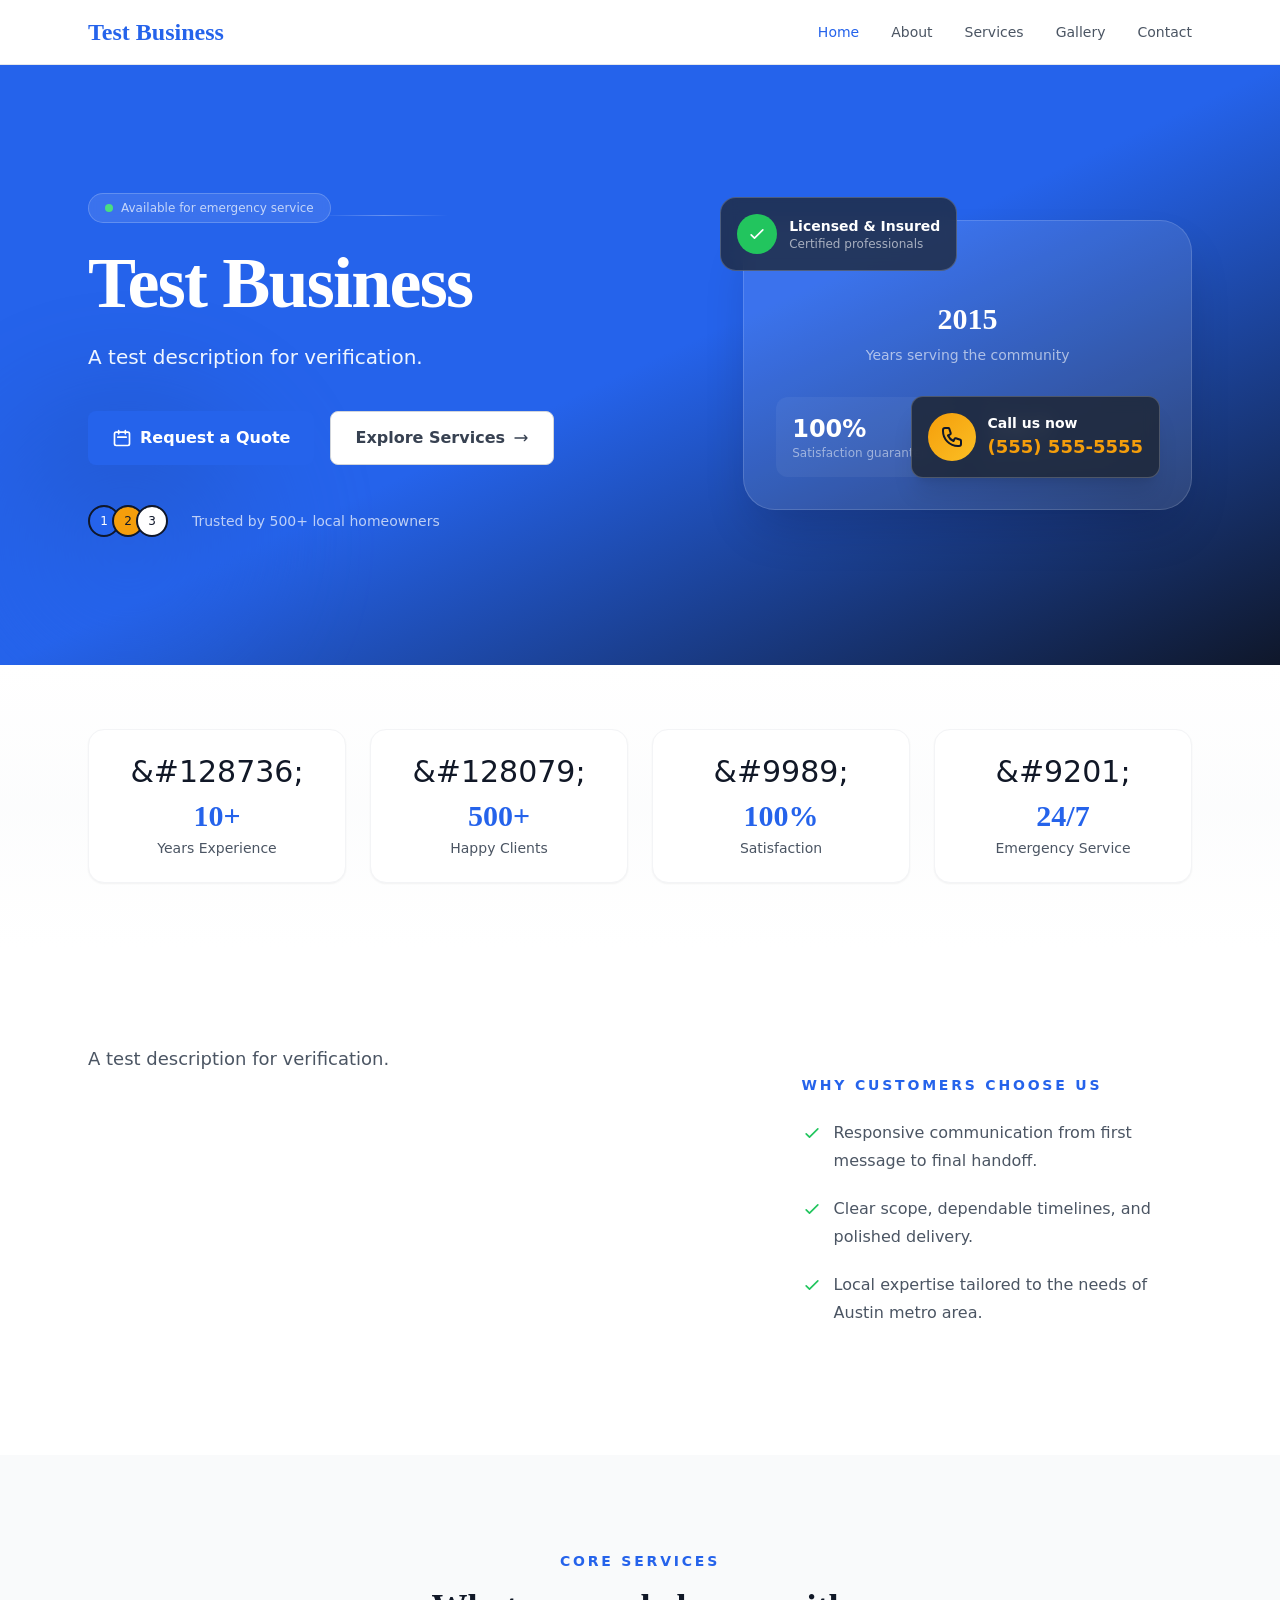
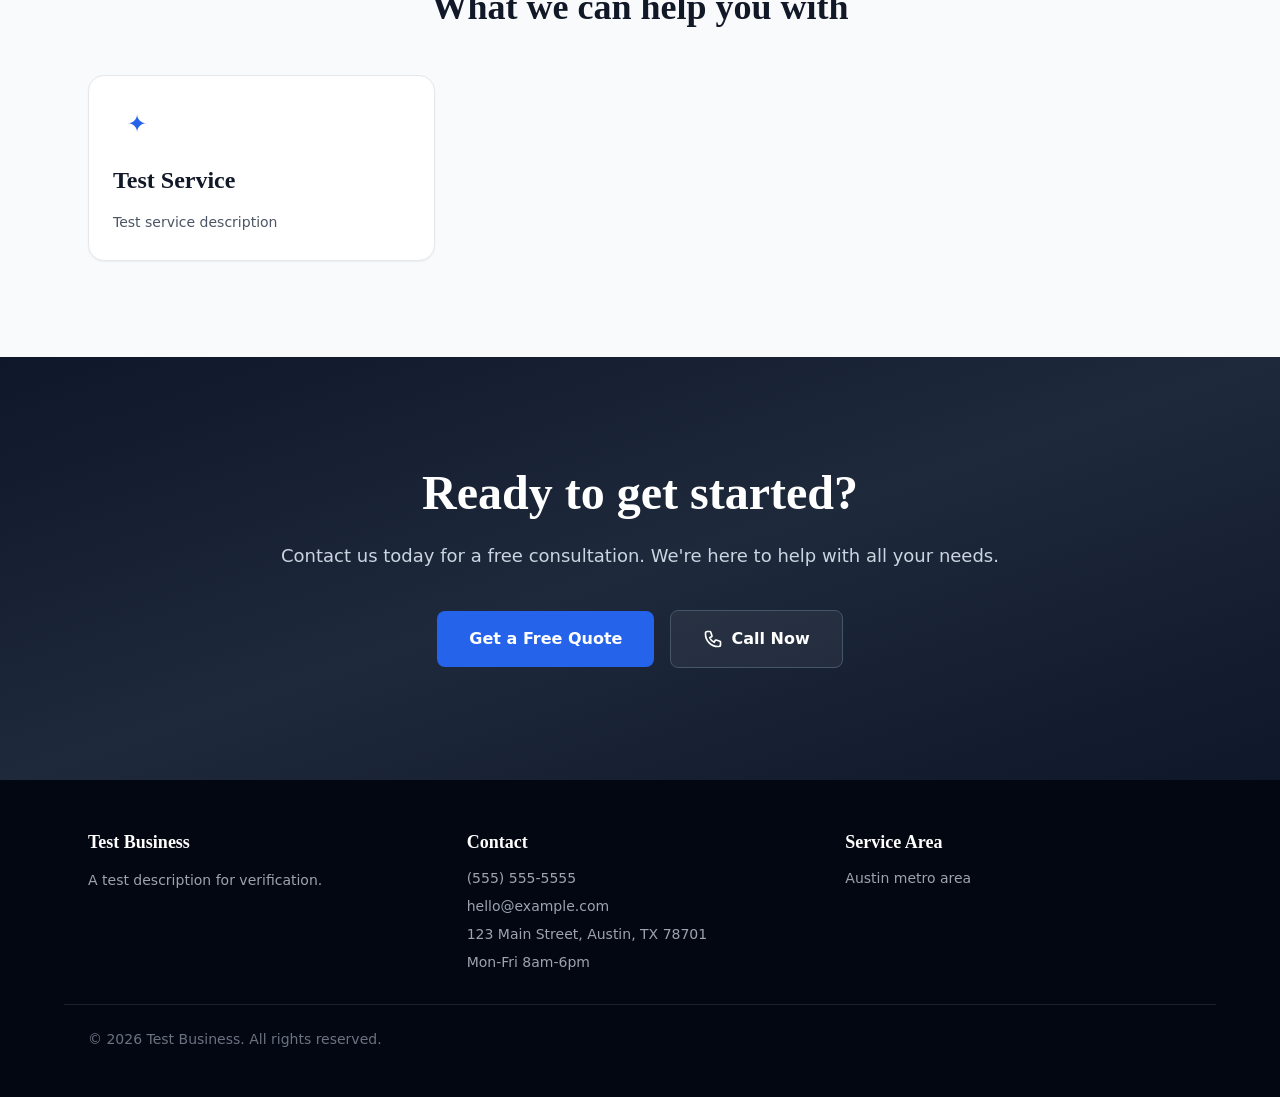
==== index.html @ 7e68ae22 "Deploy site from 5Pages" ====
<!DOCTYPE html><html lang="en" data-astro-cid-37fxchfa style="--primaryColor: #2563eb;--secondaryColor: #f59e0b;--displayFont: 'Playfair Display', Georgia, serif;--bodyFont: 'Inter', system-ui, sans-serif;"> <head><!-- Primary Meta Tags --><meta charset="utf-8"><meta name="viewport" content="width=device-width, initial-scale=1"><title>Test Business | Plumbing</title><meta name="description" content="A test description for verification."><meta name="author" content="Test Business"><meta name="robots" content="index, follow"><link rel="canonical" href="https://example.com/"><link rel="preconnect" href="https://fonts.googleapis.com"><link rel="preconnect" href="https://fonts.gstatic.com" crossorigin><link href="https://fonts.googleapis.com/css2?family=Inter:wght@400;500;600;700;800&family=Playfair+Display:wght@600;700&family=Cormorant+Garamond:wght@500;600;700&family=DM+Serif+Display:ital@0;1&family=Space+Grotesk:wght@500;700&family=Source+Sans+3:wght@400;500;600;700&display=swap" rel="stylesheet"><!-- Security & Anti-Phishing --><meta http-equiv="X-Frame-Options" content="SAMEORIGIN"><meta http-equiv="X-Content-Type-Options" content="nosniff"><meta http-equiv="X-XSS-Protection" content="1; mode=block"><meta name="referrer" content="strict-origin-when-cross-origin"><meta http-equiv="Content-Security-Policy" content="default-src 'self'; script-src 'self' https://unpkg.com https://cdnjs.cloudflare.com; style-src 'self' 'unsafe-inline' https://fonts.googleapis.com; font-src 'self' https://fonts.gstatic.com; img-src 'self' data: https:; connect-src 'self'; frame-src 'self' https://unpkg.com; base-uri 'self'; form-action 'self'; frame-ancestors 'self'; object-src 'none'"><!-- Open Graph / Facebook --><meta property="og:type" content="website"><meta property="og:url" content="https://example.com/"><meta property="og:title" content="Test Business | Plumbing"><meta property="og:description" content="A test description for verification."><meta property="og:site_name" content="Test Business"><meta property="og:locale" content="en_US"><meta property="og:image" content=""><meta property="og:image:width" content="1200"><meta property="og:image:height" content="630"><meta property="og:image:alt" content="Test Business | Plumbing"><!-- Twitter --><meta name="twitter:card" content="summary_large_image"><meta name="twitter:url" content="https://example.com/"><meta name="twitter:title" content="Test Business | Plumbing"><meta name="twitter:description" content="A test description for verification."><meta name="twitter:image" content=""><!-- Additional SEO --><meta name="geo.placename" content="123 Main Street, Austin, TX 78701"><!-- Structured Data (JSON-LD) --><script type="application/ld+json">{"@context":"https://schema.org","@type":"LocalBusiness","name":"Test Business","description":"A professional local business website.","url":"https://example.com","telephone":"(555) 555-5555","email":"hello@example.com","address":{"@type":"PostalAddress","streetAddress":"123 Main Street, Austin, TX 78701","addressLocality":"","addressRegion":"","postalCode":"","addressCountry":"US"},"openingHours":"Mon-Fri 8am-6pm","sameAs":[]}</script><link rel="stylesheet" href="/_astro/about.smZhU6jT.css"></head> <body class="bg-white text-gray-900" data-astro-cid-37fxchfa style="--primaryColor: #2563eb;--secondaryColor: #f59e0b;--displayFont: 'Playfair Display', Georgia, serif;--bodyFont: 'Inter', system-ui, sans-serif;"> <a href="#main-content" class="sr-only focus:not-sr-only focus:absolute focus:left-4 focus:top-4 focus:z-50 focus:rounded focus:bg-white focus:px-4 focus:py-2 focus:text-sm focus:font-semibold focus:text-gray-900 focus:shadow" data-astro-cid-37fxchfa style="--primaryColor: #2563eb;--secondaryColor: #f59e0b;--displayFont: 'Playfair Display', Georgia, serif;--bodyFont: 'Inter', system-ui, sans-serif;">
Skip to content
</a> <header class="sticky top-0 z-40 border-b border-gray-200 backdrop-blur bg-white/95" data-astro-cid-37fxchfa style="--primaryColor: #2563eb;--secondaryColor: #f59e0b;--displayFont: 'Playfair Display', Georgia, serif;--bodyFont: 'Inter', system-ui, sans-serif;"> <nav class="mx-auto flex max-w-6xl items-center justify-between px-6 py-4" aria-label="Main navigation" data-astro-cid-37fxchfa style="--primaryColor: #2563eb;--secondaryColor: #f59e0b;--displayFont: 'Playfair Display', Georgia, serif;--bodyFont: 'Inter', system-ui, sans-serif;"> <a href="/" class="font-heading text-2xl font-bold text-primary" data-astro-cid-37fxchfa style="--primaryColor: #2563eb;--secondaryColor: #f59e0b;--displayFont: 'Playfair Display', Georgia, serif;--bodyFont: 'Inter', system-ui, sans-serif;">Test Business</a> <div class="hidden items-center gap-8 md:flex" data-astro-cid-37fxchfa style="--primaryColor: #2563eb;--secondaryColor: #f59e0b;--displayFont: 'Playfair Display', Georgia, serif;--bodyFont: 'Inter', system-ui, sans-serif;"> <a href="/" class="text-sm font-medium transition-colors hover:text-primary text-primary" data-astro-cid-37fxchfa style="--primaryColor: #2563eb;--secondaryColor: #f59e0b;--displayFont: 'Playfair Display', Georgia, serif;--bodyFont: 'Inter', system-ui, sans-serif;"> Home </a><a href="/about/" class="text-sm font-medium transition-colors hover:text-primary text-gray-600" data-astro-cid-37fxchfa style="--primaryColor: #2563eb;--secondaryColor: #f59e0b;--displayFont: 'Playfair Display', Georgia, serif;--bodyFont: 'Inter', system-ui, sans-serif;"> About </a><a href="/services/" class="text-sm font-medium transition-colors hover:text-primary text-gray-600" data-astro-cid-37fxchfa style="--primaryColor: #2563eb;--secondaryColor: #f59e0b;--displayFont: 'Playfair Display', Georgia, serif;--bodyFont: 'Inter', system-ui, sans-serif;"> Services </a><a href="/gallery/" class="text-sm font-medium transition-colors hover:text-primary text-gray-600" data-astro-cid-37fxchfa style="--primaryColor: #2563eb;--secondaryColor: #f59e0b;--displayFont: 'Playfair Display', Georgia, serif;--bodyFont: 'Inter', system-ui, sans-serif;"> Gallery </a><a href="/contact/" class="text-sm font-medium transition-colors hover:text-primary text-gray-600" data-astro-cid-37fxchfa style="--primaryColor: #2563eb;--secondaryColor: #f59e0b;--displayFont: 'Playfair Display', Georgia, serif;--bodyFont: 'Inter', system-ui, sans-serif;"> Contact </a> </div> <details class="relative md:hidden" data-astro-cid-37fxchfa style="--primaryColor: #2563eb;--secondaryColor: #f59e0b;--displayFont: 'Playfair Display', Georgia, serif;--bodyFont: 'Inter', system-ui, sans-serif;"> <summary class="list-none cursor-pointer rounded p-2 text-gray-700 focus:outline-none focus:ring-2 focus:ring-primary focus:ring-offset-2" aria-label="Open mobile navigation" data-astro-cid-37fxchfa style="--primaryColor: #2563eb;--secondaryColor: #f59e0b;--displayFont: 'Playfair Display', Georgia, serif;--bodyFont: 'Inter', system-ui, sans-serif;"> <svg class="h-6 w-6" fill="none" stroke="currentColor" viewBox="0 0 24 24" aria-hidden="true" data-astro-cid-37fxchfa style="--primaryColor: #2563eb;--secondaryColor: #f59e0b;--displayFont: 'Playfair Display', Georgia, serif;--bodyFont: 'Inter', system-ui, sans-serif;"> <path stroke-linecap="round" stroke-linejoin="round" stroke-width="2" d="M4 6h16M4 12h16M4 18h16" data-astro-cid-37fxchfa style="--primaryColor: #2563eb;--secondaryColor: #f59e0b;--displayFont: 'Playfair Display', Georgia, serif;--bodyFont: 'Inter', system-ui, sans-serif;"></path> </svg> </summary> <div class="absolute right-0 mt-3 min-w-48 rounded-xl border p-3 shadow-lg border-gray-200 bg-white" data-astro-cid-37fxchfa style="--primaryColor: #2563eb;--secondaryColor: #f59e0b;--displayFont: 'Playfair Display', Georgia, serif;--bodyFont: 'Inter', system-ui, sans-serif;"> <a href="/" class="block rounded-lg px-3 py-2 text-sm font-medium transition-colors hover:bg-gray-50 hover:text-primary bg-gray-50 text-primary" data-astro-cid-37fxchfa style="--primaryColor: #2563eb;--secondaryColor: #f59e0b;--displayFont: 'Playfair Display', Georgia, serif;--bodyFont: 'Inter', system-ui, sans-serif;"> Home </a><a href="/about/" class="block rounded-lg px-3 py-2 text-sm font-medium transition-colors hover:bg-gray-50 hover:text-primary text-gray-700" data-astro-cid-37fxchfa style="--primaryColor: #2563eb;--secondaryColor: #f59e0b;--displayFont: 'Playfair Display', Georgia, serif;--bodyFont: 'Inter', system-ui, sans-serif;"> About </a><a href="/services/" class="block rounded-lg px-3 py-2 text-sm font-medium transition-colors hover:bg-gray-50 hover:text-primary text-gray-700" data-astro-cid-37fxchfa style="--primaryColor: #2563eb;--secondaryColor: #f59e0b;--displayFont: 'Playfair Display', Georgia, serif;--bodyFont: 'Inter', system-ui, sans-serif;"> Services </a><a href="/gallery/" class="block rounded-lg px-3 py-2 text-sm font-medium transition-colors hover:bg-gray-50 hover:text-primary text-gray-700" data-astro-cid-37fxchfa style="--primaryColor: #2563eb;--secondaryColor: #f59e0b;--displayFont: 'Playfair Display', Georgia, serif;--bodyFont: 'Inter', system-ui, sans-serif;"> Gallery </a><a href="/contact/" class="block rounded-lg px-3 py-2 text-sm font-medium transition-colors hover:bg-gray-50 hover:text-primary text-gray-700" data-astro-cid-37fxchfa style="--primaryColor: #2563eb;--secondaryColor: #f59e0b;--displayFont: 'Playfair Display', Georgia, serif;--bodyFont: 'Inter', system-ui, sans-serif;"> Contact </a> </div> </details> </nav> </header> <main id="main-content" data-astro-cid-37fxchfa style="--primaryColor: #2563eb;--secondaryColor: #f59e0b;--displayFont: 'Playfair Display', Georgia, serif;--bodyFont: 'Inter', system-ui, sans-serif;">  <section class="relative overflow-hidden py-20 md:py-28 lg:py-32 bg-gradient-to-br from-primary via-primary to-slate-900 text-white"> <div class="absolute inset-0 overflow-hidden"> <div class="absolute -top-40 -right-40 h-80 w-80 rounded-full blur-3xl opacity-40 bg-[radial-gradient(circle_at_top_right,_rgba(255,255,255,0.18),_transparent_32%)]"></div> <div class="absolute bottom-0 left-0 h-64 w-64 rounded-full blur-3xl opacity-30 bg-gradient-to-t from-secondary/20 to-transparent"></div> <div class="absolute top-1/4 left-1/4 h-px w-32 bg-gradient-to-r from-white/0 via-white/30 to-white/0"></div> </div> <div class="relative mx-auto max-w-6xl px-6"> <div class="grid items-center gap-12 lg:grid-cols-[1.15fr_0.85fr]"> <div> <div class="inline-flex items-center gap-2 rounded-full border border-white/20 bg-white/10 px-4 py-1.5 text-xs font-medium backdrop-blur-sm"> <span class="h-2 w-2 rounded-full bg-green-400 animate-pulse"></span> <span class="text-white/70">Available for emergency service</span> </div> <h1 class="mt-6 font-heading text-4xl font-bold leading-[1.1] tracking-tight md:text-5xl lg:text-6xl xl:text-7xl">Test Business</h1> <p class="mt-6 max-w-xl text-lg leading-relaxed md:text-xl text-blue-50">A test description for verification.</p> <div class="mt-10 flex flex-wrap gap-4"> <a href="/contact" class="inline-flex items-center gap-2 px-6 py-3.5 font-semibold transition-all hover:scale-105 hover:shadow-xl rounded-lg bg-primary text-white"> <svg class="h-5 w-5" fill="none" stroke="currentColor" viewBox="0 0 24 24"><path stroke-linecap="round" stroke-linejoin="round" stroke-width="2" d="M8 7V3m8 4V3m-9 8h10M5 21h14a2 2 0 002-2V7a2 2 0 00-2-2H5a2 2 0 00-2 2v12a2 2 0 002 2z"></path></svg>
Request a Quote
</a> <a href="/services" class="inline-flex items-center gap-2 px-6 py-3.5 font-semibold transition-all hover:bg-white/20 rounded-lg border border-gray-300 bg-white text-gray-700">
Explore Services
<svg class="h-4 w-4" fill="none" stroke="currentColor" viewBox="0 0 24 24"><path stroke-linecap="round" stroke-linejoin="round" stroke-width="2" d="M17 8l4 4m0 0l-4 4m4-4H3"></path></svg> </a> </div> <div class="mt-10 flex items-center gap-6 text-sm"> <div class="flex -space-x-2"> <div class="flex h-8 w-8 items-center justify-center rounded-full border-2 border-slate-900 text-xs font-medium bg-primary text-white">1</div><div class="flex h-8 w-8 items-center justify-center rounded-full border-2 border-slate-900 text-xs font-medium bg-secondary text-slate-900">2</div><div class="flex h-8 w-8 items-center justify-center rounded-full border-2 border-slate-900 text-xs font-medium bg-white text-slate-900">3</div> </div> <p class="text-white/70">Trusted by 500+ local homeowners</p> </div> </div> <div class="relative"> <div class="relative rounded-[2rem] border border-white/15 bg-white/10 p-8 text-center shadow-2xl shadow-slate-950/20 rounded-[2rem] border border-white/15 bg-white/10 p-10 text-white/80 shadow-2xl shadow-slate-950/20"> <div class="absolute -top-6 -left-6 rounded-2xl border border-white/20 bg-slate-800/80 p-4 backdrop-blur"> <div class="flex items-center gap-3"> <div class="flex h-10 w-10 items-center justify-center rounded-full bg-green-500"> <svg class="h-5 w-5 text-white" fill="none" stroke="currentColor" viewBox="0 0 24 24"><path stroke-linecap="round" stroke-linejoin="round" stroke-width="2" d="M5 13l4 4L19 7"></path></svg> </div> <div class="text-left"> <p class="text-sm font-semibold text-white">Licensed & Insured</p> <p class="text-xs text-white/60">Certified professionals</p> </div> </div> </div> <div class="mt-12"> <p class="font-heading text-3xl font-bold text-white">2015</p> <p class="mt-2 text-sm text-white/60">Years serving the community</p> </div> <div class="mt-8 grid grid-cols-2 gap-4 text-left"> <div class="rounded-xl bg-white/5 p-4"> <p class="text-2xl font-bold text-white">100%</p> <p class="text-xs text-white/50">Satisfaction guarantee</p> </div> <div class="rounded-xl bg-white/5 p-4"> <p class="text-2xl font-bold text-white">24/7</p> <p class="text-xs text-white/50">Emergency service</p> </div> </div> </div> <div class="absolute -bottom-4 -right-4 rounded-xl border border-white/20 bg-slate-800/90 p-4 shadow-xl backdrop-blur md:bottom-8 md:right-8"> <div class="flex items-center gap-3"> <div class="flex h-12 w-12 items-center justify-center rounded-full bg-gradient-to-br from-secondary to-amber-400"> <svg class="h-6 w-6 text-slate-900" fill="none" stroke="currentColor" viewBox="0 0 24 24"><path stroke-linecap="round" stroke-linejoin="round" stroke-width="2" d="M3 5a2 2 0 012-2h3.28a1 1 0 01.948.684l1.498 4.493a1 1 0 01-.502 1.21l-2.257 1.13a11.042 11.042 0 005.516 5.516l1.13-2.257a1 1 0 011.21-.502l4.493 1.498a1 1 0 01.684.949V19a2 2 0 01-2 2h-1C9.716 21 3 14.284 3 6V5z"></path></svg> </div> <div> <p class="text-sm font-semibold text-white">Call us now</p> <p class="text-lg font-bold text-secondary">(555) 555-5555</p> </div> </div> </div> </div> </div> </div> </section> <section class="bg-gradient-to-b from-white via-gray-50/50 to-white py-12 md:py-16"> <div class="mx-auto max-w-6xl px-6"> <div class="grid grid-cols-2 gap-6 md:grid-cols-4"> <div class="group relative overflow-hidden rounded-2xl border border-gray-100 bg-white p-6 text-center shadow-sm transition-all hover:-translate-y-1 hover:shadow-lg"> <div class="absolute inset-0 bg-gradient-to-br from-primary/5 via-transparent to-secondary/5 opacity-0 transition-opacity group-hover:opacity-100"></div> <div class="relative"> <div class="text-3xl mb-2">&amp;#128736;</div> <div class="font-heading text-3xl font-bold text-primary">10+</div> <div class="mt-1 text-sm text-gray-600">Years Experience</div> </div> </div><div class="group relative overflow-hidden rounded-2xl border border-gray-100 bg-white p-6 text-center shadow-sm transition-all hover:-translate-y-1 hover:shadow-lg"> <div class="absolute inset-0 bg-gradient-to-br from-primary/5 via-transparent to-secondary/5 opacity-0 transition-opacity group-hover:opacity-100"></div> <div class="relative"> <div class="text-3xl mb-2">&amp;#128079;</div> <div class="font-heading text-3xl font-bold text-primary">500+</div> <div class="mt-1 text-sm text-gray-600">Happy Clients</div> </div> </div><div class="group relative overflow-hidden rounded-2xl border border-gray-100 bg-white p-6 text-center shadow-sm transition-all hover:-translate-y-1 hover:shadow-lg"> <div class="absolute inset-0 bg-gradient-to-br from-primary/5 via-transparent to-secondary/5 opacity-0 transition-opacity group-hover:opacity-100"></div> <div class="relative"> <div class="text-3xl mb-2">&amp;#9989;</div> <div class="font-heading text-3xl font-bold text-primary">100%</div> <div class="mt-1 text-sm text-gray-600">Satisfaction</div> </div> </div><div class="group relative overflow-hidden rounded-2xl border border-gray-100 bg-white p-6 text-center shadow-sm transition-all hover:-translate-y-1 hover:shadow-lg"> <div class="absolute inset-0 bg-gradient-to-br from-primary/5 via-transparent to-secondary/5 opacity-0 transition-opacity group-hover:opacity-100"></div> <div class="relative"> <div class="text-3xl mb-2">&amp;#9201;</div> <div class="font-heading text-3xl font-bold text-primary">24/7</div> <div class="mt-1 text-sm text-gray-600">Emergency Service</div> </div> </div> </div> </div> </section> <section class="py-16 md:py-24"> <div class="mx-auto max-w-6xl px-6"> <div class="grid gap-12 lg:grid-cols-[1.2fr_0.8fr]"> <div class="prose max-w-none text-lg leading-8 text-gray-600"> <p>A test description for verification.</p> </div> <aside class="rounded-3xl bg-gray-50 p-8 bg-white relative overflow-hidden"> <div class="absolute -right-4 -top-4 h-24 w-24 rounded-full bg-primary/10"></div> <div class="absolute -bottom-6 -left-6 h-32 w-32 rounded-full bg-secondary/10"></div> <div class="relative"> <p class="text-sm font-semibold uppercase tracking-[0.2em] text-primary">Why customers choose us</p> <ul class="mt-6 space-y-5 text-base leading-7 text-gray-600"> <li class="flex items-start gap-3"> <svg class="mt-1 h-5 w-5 flex-shrink-0 text-green-500" fill="none" stroke="currentColor" viewBox="0 0 24 24"><path stroke-linecap="round" stroke-linejoin="round" stroke-width="2" d="M5 13l4 4L19 7"></path></svg> <span>Responsive communication from first message to final handoff.</span> </li> <li class="flex items-start gap-3"> <svg class="mt-1 h-5 w-5 flex-shrink-0 text-green-500" fill="none" stroke="currentColor" viewBox="0 0 24 24"><path stroke-linecap="round" stroke-linejoin="round" stroke-width="2" d="M5 13l4 4L19 7"></path></svg> <span>Clear scope, dependable timelines, and polished delivery.</span> </li> <li class="flex items-start gap-3"> <svg class="mt-1 h-5 w-5 flex-shrink-0 text-green-500" fill="none" stroke="currentColor" viewBox="0 0 24 24"><path stroke-linecap="round" stroke-linejoin="round" stroke-width="2" d="M5 13l4 4L19 7"></path></svg> <span>Local expertise tailored to the needs of Austin metro area.</span> </li> </ul> </div> </aside> </div> </div> </section> <section class="bg-gray-50 py-16 md:py-24"> <div class="mx-auto max-w-6xl px-6"> <div class="mx-auto max-w-2xl text-center"> <p class="text-sm font-semibold uppercase tracking-[0.2em] text-primary">Core services</p> <h2 class="mt-4 font-heading text-4xl font-bold text-gray-900">What we can help you with</h2> </div> <div class="mt-12 grid gap-8 md:grid-cols-2 xl:grid-cols-3"> <article class="rounded-2xl border border-gray-200 bg-white p-6 shadow-sm transition-transform hover:-translate-y-1 hover:shadow-lg"> <div class="mb-4 flex h-12 w-12 items-center justify-center rounded-full text-2xl bg-primary/10 text-primary">&#10022;</div> <h3 class="font-heading text-2xl font-semibold text-gray-900">Test Service</h3> <p class="mt-3 text-sm leading-7 text-gray-600">Test service description</p> </article> </div> </div> </section> <section class="relative overflow-hidden bg-gradient-to-br from-slate-900 via-slate-800 to-slate-900 py-20 md:py-28"> <div class="absolute inset-0"> <div class="absolute top-0 left-1/4 h-64 w-64 rounded-full bg-primary/20 blur-3xl"></div> <div class="absolute bottom-0 right-1/4 h-64 w-64 rounded-full bg-secondary/20 blur-3xl"></div> </div> <div class="relative mx-auto max-w-4xl px-6 text-center"> <h2 class="font-heading text-3xl font-bold text-white md:text-4xl lg:text-5xl">Ready to get started?</h2> <p class="mt-6 text-lg leading-relaxed text-slate-300">Contact us today for a free consultation. We're here to help with all your needs.</p> <div class="mt-10 flex flex-col items-center gap-4 sm:flex-row sm:justify-center"> <a href="/contact" class="inline-flex items-center gap-2 rounded-lg bg-primary px-8 py-4 font-semibold text-white transition-all hover:scale-105 hover:shadow-xl">Get a Free Quote</a> <a href="tel:{siteConfig.phone}" class="inline-flex items-center gap-2 rounded-lg border border-slate-600 bg-white/5 px-8 py-4 font-semibold text-white transition-all hover:bg-white/10"> <svg class="h-5 w-5" fill="none" stroke="currentColor" viewBox="0 0 24 24"><path stroke-linecap="round" stroke-linejoin="round" stroke-width="2" d="M3 5a2 2 0 012-2h3.28a1 1 0 01.948.684l1.498 4.493a1 1 0 01-.502 1.21l-2.257 1.13a11.042 11.042 0 005.516 5.516l1.13-2.257a1 1 0 011.21-.502l4.493 1.498a1 1 0 01.684.949V19a2 2 0 01-2 2h-1C9.716 21 3 14.284 3 6V5z"></path></svg>
Call Now
</a> </div> </div> </section>  </main> <footer class="bg-gray-950 text-gray-300 py-12" data-astro-cid-37fxchfa style="--primaryColor: #2563eb;--secondaryColor: #f59e0b;--displayFont: 'Playfair Display', Georgia, serif;--bodyFont: 'Inter', system-ui, sans-serif;"> <div class="mx-auto grid max-w-6xl gap-8 px-6 md:grid-cols-3" data-astro-cid-37fxchfa style="--primaryColor: #2563eb;--secondaryColor: #f59e0b;--displayFont: 'Playfair Display', Georgia, serif;--bodyFont: 'Inter', system-ui, sans-serif;"> <div data-astro-cid-37fxchfa style="--primaryColor: #2563eb;--secondaryColor: #f59e0b;--displayFont: 'Playfair Display', Georgia, serif;--bodyFont: 'Inter', system-ui, sans-serif;"> <h2 class="font-heading text-lg font-semibold text-white" data-astro-cid-37fxchfa style="--primaryColor: #2563eb;--secondaryColor: #f59e0b;--displayFont: 'Playfair Display', Georgia, serif;--bodyFont: 'Inter', system-ui, sans-serif;">Test Business</h2> <p class="mt-3 text-sm leading-6 text-gray-400" data-astro-cid-37fxchfa style="--primaryColor: #2563eb;--secondaryColor: #f59e0b;--displayFont: 'Playfair Display', Georgia, serif;--bodyFont: 'Inter', system-ui, sans-serif;">A test description for verification.</p> </div> <div data-astro-cid-37fxchfa style="--primaryColor: #2563eb;--secondaryColor: #f59e0b;--displayFont: 'Playfair Display', Georgia, serif;--bodyFont: 'Inter', system-ui, sans-serif;"> <h2 class="font-heading text-lg font-semibold text-white" data-astro-cid-37fxchfa style="--primaryColor: #2563eb;--secondaryColor: #f59e0b;--displayFont: 'Playfair Display', Georgia, serif;--bodyFont: 'Inter', system-ui, sans-serif;">Contact</h2> <div class="mt-3 space-y-2 text-sm text-gray-400" data-astro-cid-37fxchfa style="--primaryColor: #2563eb;--secondaryColor: #f59e0b;--displayFont: 'Playfair Display', Georgia, serif;--bodyFont: 'Inter', system-ui, sans-serif;"> <p data-astro-cid-37fxchfa style="--primaryColor: #2563eb;--secondaryColor: #f59e0b;--displayFont: 'Playfair Display', Georgia, serif;--bodyFont: 'Inter', system-ui, sans-serif;">(555) 555-5555</p> <p data-astro-cid-37fxchfa style="--primaryColor: #2563eb;--secondaryColor: #f59e0b;--displayFont: 'Playfair Display', Georgia, serif;--bodyFont: 'Inter', system-ui, sans-serif;">hello@example.com</p> <p data-astro-cid-37fxchfa style="--primaryColor: #2563eb;--secondaryColor: #f59e0b;--displayFont: 'Playfair Display', Georgia, serif;--bodyFont: 'Inter', system-ui, sans-serif;">123 Main Street, Austin, TX 78701</p> <p data-astro-cid-37fxchfa style="--primaryColor: #2563eb;--secondaryColor: #f59e0b;--displayFont: 'Playfair Display', Georgia, serif;--bodyFont: 'Inter', system-ui, sans-serif;">Mon-Fri 8am-6pm</p> </div> </div> <div data-astro-cid-37fxchfa style="--primaryColor: #2563eb;--secondaryColor: #f59e0b;--displayFont: 'Playfair Display', Georgia, serif;--bodyFont: 'Inter', system-ui, sans-serif;"> <h2 class="font-heading text-lg font-semibold text-white" data-astro-cid-37fxchfa style="--primaryColor: #2563eb;--secondaryColor: #f59e0b;--displayFont: 'Playfair Display', Georgia, serif;--bodyFont: 'Inter', system-ui, sans-serif;">Service Area</h2> <p class="mt-3 text-sm text-gray-400" data-astro-cid-37fxchfa style="--primaryColor: #2563eb;--secondaryColor: #f59e0b;--displayFont: 'Playfair Display', Georgia, serif;--bodyFont: 'Inter', system-ui, sans-serif;">Austin metro area</p> <div class="mt-4 flex flex-wrap gap-3" data-astro-cid-37fxchfa style="--primaryColor: #2563eb;--secondaryColor: #f59e0b;--displayFont: 'Playfair Display', Georgia, serif;--bodyFont: 'Inter', system-ui, sans-serif;">  </div> </div> </div> <div class="mx-auto mt-8 max-w-6xl border-t border-white/10 px-6 pt-6 text-sm text-gray-500" data-astro-cid-37fxchfa style="--primaryColor: #2563eb;--secondaryColor: #f59e0b;--displayFont: 'Playfair Display', Georgia, serif;--bodyFont: 'Inter', system-ui, sans-serif;">
&copy; 2026 Test Business. All rights reserved.
</div> </footer> </body></html>
---- _astro/about.smZhU6jT.css ----
*,:before,:after{--tw-border-spacing-x: 0;--tw-border-spacing-y: 0;--tw-translate-x: 0;--tw-translate-y: 0;--tw-rotate: 0;--tw-skew-x: 0;--tw-skew-y: 0;--tw-scale-x: 1;--tw-scale-y: 1;--tw-pan-x: ;--tw-pan-y: ;--tw-pinch-zoom: ;--tw-scroll-snap-strictness: proximity;--tw-gradient-from-position: ;--tw-gradient-via-position: ;--tw-gradient-to-position: ;--tw-ordinal: ;--tw-slashed-zero: ;--tw-numeric-figure: ;--tw-numeric-spacing: ;--tw-numeric-fraction: ;--tw-ring-inset: ;--tw-ring-offset-width: 0px;--tw-ring-offset-color: #fff;--tw-ring-color: rgb(59 130 246 / .5);--tw-ring-offset-shadow: 0 0 #0000;--tw-ring-shadow: 0 0 #0000;--tw-shadow: 0 0 #0000;--tw-shadow-colored: 0 0 #0000;--tw-blur: ;--tw-brightness: ;--tw-contrast: ;--tw-grayscale: ;--tw-hue-rotate: ;--tw-invert: ;--tw-saturate: ;--tw-sepia: ;--tw-drop-shadow: ;--tw-backdrop-blur: ;--tw-backdrop-brightness: ;--tw-backdrop-contrast: ;--tw-backdrop-grayscale: ;--tw-backdrop-hue-rotate: ;--tw-backdrop-invert: ;--tw-backdrop-opacity: ;--tw-backdrop-saturate: ;--tw-backdrop-sepia: ;--tw-contain-size: ;--tw-contain-layout: ;--tw-contain-paint: ;--tw-contain-style: }::backdrop{--tw-border-spacing-x: 0;--tw-border-spacing-y: 0;--tw-translate-x: 0;--tw-translate-y: 0;--tw-rotate: 0;--tw-skew-x: 0;--tw-skew-y: 0;--tw-scale-x: 1;--tw-scale-y: 1;--tw-pan-x: ;--tw-pan-y: ;--tw-pinch-zoom: ;--tw-scroll-snap-strictness: proximity;--tw-gradient-from-position: ;--tw-gradient-via-position: ;--tw-gradient-to-position: ;--tw-ordinal: ;--tw-slashed-zero: ;--tw-numeric-figure: ;--tw-numeric-spacing: ;--tw-numeric-fraction: ;--tw-ring-inset: ;--tw-ring-offset-width: 0px;--tw-ring-offset-color: #fff;--tw-ring-color: rgb(59 130 246 / .5);--tw-ring-offset-shadow: 0 0 #0000;--tw-ring-shadow: 0 0 #0000;--tw-shadow: 0 0 #0000;--tw-shadow-colored: 0 0 #0000;--tw-blur: ;--tw-brightness: ;--tw-contrast: ;--tw-grayscale: ;--tw-hue-rotate: ;--tw-invert: ;--tw-saturate: ;--tw-sepia: ;--tw-drop-shadow: ;--tw-backdrop-blur: ;--tw-backdrop-brightness: ;--tw-backdrop-contrast: ;--tw-backdrop-grayscale: ;--tw-backdrop-hue-rotate: ;--tw-backdrop-invert: ;--tw-backdrop-opacity: ;--tw-backdrop-saturate: ;--tw-backdrop-sepia: ;--tw-contain-size: ;--tw-contain-layout: ;--tw-contain-paint: ;--tw-contain-style: }*,:before,:after{box-sizing:border-box;border-width:0;border-style:solid;border-color:#e5e7eb}:before,:after{--tw-content: ""}html,:host{line-height:1.5;-webkit-text-size-adjust:100%;-moz-tab-size:4;-o-tab-size:4;tab-size:4;font-family:ui-sans-serif,system-ui,sans-serif,"Apple Color Emoji","Segoe UI Emoji",Segoe UI Symbol,"Noto Color Emoji";font-feature-settings:normal;font-variation-settings:normal;-webkit-tap-highlight-color:transparent}body{margin:0;line-height:inherit}hr{height:0;color:inherit;border-top-width:1px}abbr:where([title]){-webkit-text-decoration:underline dotted;text-decoration:underline dotted}h1,h2,h3,h4,h5,h6{font-size:inherit;font-weight:inherit}a{color:inherit;text-decoration:inherit}b,strong{font-weight:bolder}code,kbd,samp,pre{font-family:ui-monospace,SFMono-Regular,Menlo,Monaco,Consolas,Liberation Mono,Courier New,monospace;font-feature-settings:normal;font-variation-settings:normal;font-size:1em}small{font-size:80%}sub,sup{font-size:75%;line-height:0;position:relative;vertical-align:baseline}sub{bottom:-.25em}sup{top:-.5em}table{text-indent:0;border-color:inherit;border-collapse:collapse}button,input,optgroup,select,textarea{font-family:inherit;font-feature-settings:inherit;font-variation-settings:inherit;font-size:100%;font-weight:inherit;line-height:inherit;letter-spacing:inherit;color:inherit;margin:0;padding:0}button,select{text-transform:none}button,input:where([type=button]),input:where([type=reset]),input:where([type=submit]){-webkit-appearance:button;background-color:transparent;background-image:none}:-moz-focusring{outline:auto}:-moz-ui-invalid{box-shadow:none}progress{vertical-align:baseline}::-webkit-inner-spin-button,::-webkit-outer-spin-button{height:auto}[type=search]{-webkit-appearance:textfield;outline-offset:-2px}::-webkit-search-decoration{-webkit-appearance:none}::-webkit-file-upload-button{-webkit-appearance:button;font:inherit}summary{display:list-item}blockquote,dl,dd,h1,h2,h3,h4,h5,h6,hr,figure,p,pre{margin:0}fieldset{margin:0;padding:0}legend{padding:0}ol,ul,menu{list-style:none;margin:0;padding:0}dialog{padding:0}textarea{resize:vertical}input::-moz-placeholder,textarea::-moz-placeholder{opacity:1;color:#9ca3af}input::placeholder,textarea::placeholder{opacity:1;color:#9ca3af}button,[role=button]{cursor:pointer}:disabled{cursor:default}img,svg,video,canvas,audio,iframe,embed,object{display:block;vertical-align:middle}img,video{max-width:100%;height:auto}[hidden]:where(:not([hidden=until-found])){display:none}html{scroll-behavior:smooth}body{--tw-bg-opacity: 1;background-color:rgb(255 255 255 / var(--tw-bg-opacity, 1));--tw-text-opacity: 1;color:rgb(17 24 39 / var(--tw-text-opacity, 1));-webkit-font-smoothing:antialiased;-moz-osx-font-smoothing:grayscale;font-family:var(--font-body)}h1,h2,h3,h4{font-family:var(--font-display)}.sr-only{position:absolute;width:1px;height:1px;padding:0;margin:-1px;overflow:hidden;clip:rect(0,0,0,0);white-space:nowrap;border-width:0}.absolute{position:absolute}.relative{position:relative}.sticky{position:sticky}.inset-0{inset:0}.-bottom-32{bottom:-8rem}.-bottom-4{bottom:-1rem}.-bottom-6{bottom:-1.5rem}.-left-32{left:-8rem}.-left-6{left:-1.5rem}.-right-20{right:-5rem}.-right-32{right:-8rem}.-right-4{right:-1rem}.-right-40{right:-10rem}.-top-20{top:-5rem}.-top-3{top:-.75rem}.-top-32{top:-8rem}.-top-4{top:-1rem}.-top-40{top:-10rem}.-top-6{top:-1.5rem}.bottom-0{bottom:0}.bottom-1\/4{bottom:25%}.bottom-4{bottom:1rem}.left-0{left:0}.left-1\/2{left:50%}.left-1\/4{left:25%}.left-4{left:1rem}.left-\[-9999px\]{left:-9999px}.right-0{right:0}.right-1\/4{right:25%}.right-4{right:1rem}.top-0{top:0}.top-1\/4{top:25%}.z-40{z-index:40}.mx-auto{margin-left:auto;margin-right:auto}.mb-12{margin-bottom:3rem}.mb-16{margin-bottom:4rem}.mb-2{margin-bottom:.5rem}.mb-4{margin-bottom:1rem}.mt-0\.5{margin-top:.125rem}.mt-1{margin-top:.25rem}.mt-10{margin-top:2.5rem}.mt-12{margin-top:3rem}.mt-2{margin-top:.5rem}.mt-3{margin-top:.75rem}.mt-4{margin-top:1rem}.mt-6{margin-top:1.5rem}.mt-8{margin-top:2rem}.block{display:block}.flex{display:flex}.inline-flex{display:inline-flex}.grid{display:grid}.hidden{display:none}.aspect-\[4\/3\]{aspect-ratio:4/3}.h-10{height:2.5rem}.h-12{height:3rem}.h-16{height:4rem}.h-2{height:.5rem}.h-24{height:6rem}.h-32{height:8rem}.h-4{height:1rem}.h-40{height:10rem}.h-5{height:1.25rem}.h-6{height:1.5rem}.h-64{height:16rem}.h-72{height:18rem}.h-8{height:2rem}.h-80{height:20rem}.h-96{height:24rem}.h-full{height:100%}.h-px{height:1px}.max-h-0{max-height:0px}.min-h-\[70vh\]{min-height:70vh}.w-10{width:2.5rem}.w-12{width:3rem}.w-16{width:4rem}.w-2{width:.5rem}.w-24{width:6rem}.w-32{width:8rem}.w-4{width:1rem}.w-40{width:10rem}.w-5{width:1.25rem}.w-6{width:1.5rem}.w-64{width:16rem}.w-8{width:2rem}.w-80{width:20rem}.w-96{width:24rem}.w-full{width:100%}.min-w-48{min-width:12rem}.max-w-2xl{max-width:42rem}.max-w-4xl{max-width:56rem}.max-w-5xl{max-width:64rem}.max-w-6xl{max-width:72rem}.max-w-md{max-width:28rem}.max-w-none{max-width:none}.max-w-xl{max-width:36rem}.flex-shrink-0{flex-shrink:0}.-translate-x-1\/2{--tw-translate-x: -50%;transform:translate(var(--tw-translate-x),var(--tw-translate-y)) rotate(var(--tw-rotate)) skew(var(--tw-skew-x)) skewY(var(--tw-skew-y)) scaleX(var(--tw-scale-x)) scaleY(var(--tw-scale-y))}.translate-y-4{--tw-translate-y: 1rem;transform:translate(var(--tw-translate-x),var(--tw-translate-y)) rotate(var(--tw-rotate)) skew(var(--tw-skew-x)) skewY(var(--tw-skew-y)) scaleX(var(--tw-scale-x)) scaleY(var(--tw-scale-y))}.rotate-\[0\.2deg\]{--tw-rotate: .2deg;transform:translate(var(--tw-translate-x),var(--tw-translate-y)) rotate(var(--tw-rotate)) skew(var(--tw-skew-x)) skewY(var(--tw-skew-y)) scaleX(var(--tw-scale-x)) scaleY(var(--tw-scale-y))}.transform{transform:translate(var(--tw-translate-x),var(--tw-translate-y)) rotate(var(--tw-rotate)) skew(var(--tw-skew-x)) skewY(var(--tw-skew-y)) scaleX(var(--tw-scale-x)) scaleY(var(--tw-scale-y))}@keyframes pulse{50%{opacity:.5}}.animate-pulse{animation:pulse 2s cubic-bezier(.4,0,.6,1) infinite}.cursor-pointer{cursor:pointer}.resize-y{resize:vertical}.list-none{list-style-type:none}.grid-cols-1{grid-template-columns:repeat(1,minmax(0,1fr))}.grid-cols-2{grid-template-columns:repeat(2,minmax(0,1fr))}.flex-col{flex-direction:column}.flex-wrap{flex-wrap:wrap}.items-start{align-items:flex-start}.items-center{align-items:center}.justify-center{justify-content:center}.justify-between{justify-content:space-between}.gap-1{gap:.25rem}.gap-12{gap:3rem}.gap-2{gap:.5rem}.gap-3{gap:.75rem}.gap-4{gap:1rem}.gap-6{gap:1.5rem}.gap-8{gap:2rem}.-space-x-2>:not([hidden])~:not([hidden]){--tw-space-x-reverse: 0;margin-right:calc(-.5rem * var(--tw-space-x-reverse));margin-left:calc(-.5rem * calc(1 - var(--tw-space-x-reverse)))}.space-y-2>:not([hidden])~:not([hidden]){--tw-space-y-reverse: 0;margin-top:calc(.5rem * calc(1 - var(--tw-space-y-reverse)));margin-bottom:calc(.5rem * var(--tw-space-y-reverse))}.space-y-3>:not([hidden])~:not([hidden]){--tw-space-y-reverse: 0;margin-top:calc(.75rem * calc(1 - var(--tw-space-y-reverse)));margin-bottom:calc(.75rem * var(--tw-space-y-reverse))}.space-y-4>:not([hidden])~:not([hidden]){--tw-space-y-reverse: 0;margin-top:calc(1rem * calc(1 - var(--tw-space-y-reverse)));margin-bottom:calc(1rem * var(--tw-space-y-reverse))}.space-y-5>:not([hidden])~:not([hidden]){--tw-space-y-reverse: 0;margin-top:calc(1.25rem * calc(1 - var(--tw-space-y-reverse)));margin-bottom:calc(1.25rem * var(--tw-space-y-reverse))}.overflow-hidden{overflow:hidden}.rounded{border-radius:.25rem}.rounded-2xl{border-radius:1rem}.rounded-3xl{border-radius:1.5rem}.rounded-\[2rem\]{border-radius:2rem}.rounded-full{border-radius:9999px}.rounded-lg{border-radius:.5rem}.rounded-xl{border-radius:.75rem}.border{border-width:1px}.border-2{border-width:2px}.border-b{border-bottom-width:1px}.border-t{border-top-width:1px}.border-dashed{border-style:dashed}.border-gray-100{--tw-border-opacity: 1;border-color:rgb(243 244 246 / var(--tw-border-opacity, 1))}.border-gray-200{--tw-border-opacity: 1;border-color:rgb(229 231 235 / var(--tw-border-opacity, 1))}.border-gray-300{--tw-border-opacity: 1;border-color:rgb(209 213 219 / var(--tw-border-opacity, 1))}.border-green-200{--tw-border-opacity: 1;border-color:rgb(187 247 208 / var(--tw-border-opacity, 1))}.border-slate-600{--tw-border-opacity: 1;border-color:rgb(71 85 105 / var(--tw-border-opacity, 1))}.border-slate-900{--tw-border-opacity: 1;border-color:rgb(15 23 42 / var(--tw-border-opacity, 1))}.border-white\/10{border-color:#ffffff1a}.border-white\/15{border-color:#ffffff26}.border-white\/20{border-color:#fff3}.border-white\/30{border-color:#ffffff4d}.bg-gray-100{--tw-bg-opacity: 1;background-color:rgb(243 244 246 / var(--tw-bg-opacity, 1))}.bg-gray-50{--tw-bg-opacity: 1;background-color:rgb(249 250 251 / var(--tw-bg-opacity, 1))}.bg-gray-950{--tw-bg-opacity: 1;background-color:rgb(3 7 18 / var(--tw-bg-opacity, 1))}.bg-green-400{--tw-bg-opacity: 1;background-color:rgb(74 222 128 / var(--tw-bg-opacity, 1))}.bg-green-50{--tw-bg-opacity: 1;background-color:rgb(240 253 244 / var(--tw-bg-opacity, 1))}.bg-green-500{--tw-bg-opacity: 1;background-color:rgb(34 197 94 / var(--tw-bg-opacity, 1))}.bg-primary{background-color:var(--color-primary, #2563eb)}.bg-secondary{background-color:var(--color-secondary, #f59e0b)}.bg-slate-800\/80{background-color:#1e293bcc}.bg-slate-800\/90{background-color:#1e293be6}.bg-slate-900{--tw-bg-opacity: 1;background-color:rgb(15 23 42 / var(--tw-bg-opacity, 1))}.bg-slate-950{--tw-bg-opacity: 1;background-color:rgb(2 6 23 / var(--tw-bg-opacity, 1))}.bg-slate-950\/95{background-color:#020617f2}.bg-white{--tw-bg-opacity: 1;background-color:rgb(255 255 255 / var(--tw-bg-opacity, 1))}.bg-white\/10{background-color:#ffffff1a}.bg-white\/5{background-color:#ffffff0d}.bg-white\/95{background-color:#fffffff2}.bg-\[radial-gradient\(circle_at_top_right\,_rgba\(255\,255\,255\,0\.18\)\,_transparent_32\%\)\]{background-image:radial-gradient(circle at top right,rgba(255,255,255,.18),transparent 32%)}.bg-gradient-to-b{background-image:linear-gradient(to bottom,var(--tw-gradient-stops))}.bg-gradient-to-br{background-image:linear-gradient(to bottom right,var(--tw-gradient-stops))}.bg-gradient-to-r{background-image:linear-gradient(to right,var(--tw-gradient-stops))}.bg-gradient-to-t{background-image:linear-gradient(to top,var(--tw-gradient-stops))}.from-gray-50{--tw-gradient-from: #f9fafb var(--tw-gradient-from-position);--tw-gradient-to: rgb(249 250 251 / 0) var(--tw-gradient-to-position);--tw-gradient-stops: var(--tw-gradient-from), var(--tw-gradient-to)}.from-primary{--tw-gradient-from: var(--color-primary, #2563eb) var(--tw-gradient-from-position);--tw-gradient-to: rgb(255 255 255 / 0) var(--tw-gradient-to-position);--tw-gradient-stops: var(--tw-gradient-from), var(--tw-gradient-to)}.from-secondary{--tw-gradient-from: var(--color-secondary, #f59e0b) var(--tw-gradient-from-position);--tw-gradient-to: rgb(255 255 255 / 0) var(--tw-gradient-to-position);--tw-gradient-stops: var(--tw-gradient-from), var(--tw-gradient-to)}.from-slate-50{--tw-gradient-from: #f8fafc var(--tw-gradient-from-position);--tw-gradient-to: rgb(248 250 252 / 0) var(--tw-gradient-to-position);--tw-gradient-stops: var(--tw-gradient-from), var(--tw-gradient-to)}.from-slate-800{--tw-gradient-from: #1e293b var(--tw-gradient-from-position);--tw-gradient-to: rgb(30 41 59 / 0) var(--tw-gradient-to-position);--tw-gradient-stops: var(--tw-gradient-from), var(--tw-gradient-to)}.from-slate-900{--tw-gradient-from: #0f172a var(--tw-gradient-from-position);--tw-gradient-to: rgb(15 23 42 / 0) var(--tw-gradient-to-position);--tw-gradient-stops: var(--tw-gradient-from), var(--tw-gradient-to)}.from-slate-900\/80{--tw-gradient-from: rgb(15 23 42 / .8) var(--tw-gradient-from-position);--tw-gradient-to: rgb(15 23 42 / 0) var(--tw-gradient-to-position);--tw-gradient-stops: var(--tw-gradient-from), var(--tw-gradient-to)}.from-white{--tw-gradient-from: #fff var(--tw-gradient-from-position);--tw-gradient-to: rgb(255 255 255 / 0) var(--tw-gradient-to-position);--tw-gradient-stops: var(--tw-gradient-from), var(--tw-gradient-to)}.from-white\/0{--tw-gradient-from: rgb(255 255 255 / 0) var(--tw-gradient-from-position);--tw-gradient-to: rgb(255 255 255 / 0) var(--tw-gradient-to-position);--tw-gradient-stops: var(--tw-gradient-from), var(--tw-gradient-to)}.via-gray-50{--tw-gradient-to: rgb(249 250 251 / 0) var(--tw-gradient-to-position);--tw-gradient-stops: var(--tw-gradient-from), #f9fafb var(--tw-gradient-via-position), var(--tw-gradient-to)}.via-gray-50\/50{--tw-gradient-to: rgb(249 250 251 / 0) var(--tw-gradient-to-position);--tw-gradient-stops: var(--tw-gradient-from), rgb(249 250 251 / .5) var(--tw-gradient-via-position), var(--tw-gradient-to)}.via-primary{--tw-gradient-to: rgb(255 255 255 / 0) var(--tw-gradient-to-position);--tw-gradient-stops: var(--tw-gradient-from), var(--color-primary, #2563eb) var(--tw-gradient-via-position), var(--tw-gradient-to)}.via-slate-800{--tw-gradient-to: rgb(30 41 59 / 0) var(--tw-gradient-to-position);--tw-gradient-stops: var(--tw-gradient-from), #1e293b var(--tw-gradient-via-position), var(--tw-gradient-to)}.via-slate-900\/20{--tw-gradient-to: rgb(15 23 42 / 0) var(--tw-gradient-to-position);--tw-gradient-stops: var(--tw-gradient-from), rgb(15 23 42 / .2) var(--tw-gradient-via-position), var(--tw-gradient-to)}.via-transparent{--tw-gradient-to: rgb(0 0 0 / 0) var(--tw-gradient-to-position);--tw-gradient-stops: var(--tw-gradient-from), transparent var(--tw-gradient-via-position), var(--tw-gradient-to)}.via-white{--tw-gradient-to: rgb(255 255 255 / 0) var(--tw-gradient-to-position);--tw-gradient-stops: var(--tw-gradient-from), #fff var(--tw-gradient-via-position), var(--tw-gradient-to)}.via-white\/30{--tw-gradient-to: rgb(255 255 255 / 0) var(--tw-gradient-to-position);--tw-gradient-stops: var(--tw-gradient-from), rgb(255 255 255 / .3) var(--tw-gradient-via-position), var(--tw-gradient-to)}.to-amber-400{--tw-gradient-to: #fbbf24 var(--tw-gradient-to-position)}.to-amber-600{--tw-gradient-to: #d97706 var(--tw-gradient-to-position)}.to-slate-900{--tw-gradient-to: #0f172a var(--tw-gradient-to-position)}.to-transparent{--tw-gradient-to: transparent var(--tw-gradient-to-position)}.to-white{--tw-gradient-to: #fff var(--tw-gradient-to-position)}.to-white\/0{--tw-gradient-to: rgb(255 255 255 / 0) var(--tw-gradient-to-position)}.object-cover{-o-object-fit:cover;object-fit:cover}.p-10{padding:2.5rem}.p-2{padding:.5rem}.p-3{padding:.75rem}.p-4{padding:1rem}.p-6{padding:1.5rem}.p-8{padding:2rem}.px-3{padding-left:.75rem;padding-right:.75rem}.px-4{padding-left:1rem;padding-right:1rem}.px-6{padding-left:1.5rem;padding-right:1.5rem}.px-8{padding-left:2rem;padding-right:2rem}.py-1{padding-top:.25rem;padding-bottom:.25rem}.py-1\.5{padding-top:.375rem;padding-bottom:.375rem}.py-12{padding-top:3rem;padding-bottom:3rem}.py-16{padding-top:4rem;padding-bottom:4rem}.py-2{padding-top:.5rem;padding-bottom:.5rem}.py-20{padding-top:5rem;padding-bottom:5rem}.py-3{padding-top:.75rem;padding-bottom:.75rem}.py-3\.5{padding-top:.875rem;padding-bottom:.875rem}.py-4{padding-top:1rem;padding-bottom:1rem}.pb-6{padding-bottom:1.5rem}.pr-4{padding-right:1rem}.pt-6{padding-top:1.5rem}.text-left{text-align:left}.text-center{text-align:center}.font-heading{font-family:Playfair Display,Georgia,serif}.text-2xl{font-size:1.5rem;line-height:2rem}.text-3xl{font-size:1.875rem;line-height:2.25rem}.text-4xl{font-size:2.25rem;line-height:2.5rem}.text-5xl{font-size:3rem;line-height:1}.text-base{font-size:1rem;line-height:1.5rem}.text-lg{font-size:1.125rem;line-height:1.75rem}.text-sm{font-size:.875rem;line-height:1.25rem}.text-xl{font-size:1.25rem;line-height:1.75rem}.text-xs{font-size:.75rem;line-height:1rem}.font-bold{font-weight:700}.font-medium{font-weight:500}.font-semibold{font-weight:600}.uppercase{text-transform:uppercase}.leading-6{line-height:1.5rem}.leading-7{line-height:1.75rem}.leading-8{line-height:2rem}.leading-\[1\.1\]{line-height:1.1}.leading-relaxed{line-height:1.625}.tracking-\[0\.24em\]{letter-spacing:.24em}.tracking-\[0\.2em\]{letter-spacing:.2em}.tracking-tight{letter-spacing:-.025em}.text-blue-50{--tw-text-opacity: 1;color:rgb(239 246 255 / var(--tw-text-opacity, 1))}.text-gray-300{--tw-text-opacity: 1;color:rgb(209 213 219 / var(--tw-text-opacity, 1))}.text-gray-400{--tw-text-opacity: 1;color:rgb(156 163 175 / var(--tw-text-opacity, 1))}.text-gray-500{--tw-text-opacity: 1;color:rgb(107 114 128 / var(--tw-text-opacity, 1))}.text-gray-600{--tw-text-opacity: 1;color:rgb(75 85 99 / var(--tw-text-opacity, 1))}.text-gray-700{--tw-text-opacity: 1;color:rgb(55 65 81 / var(--tw-text-opacity, 1))}.text-gray-900{--tw-text-opacity: 1;color:rgb(17 24 39 / var(--tw-text-opacity, 1))}.text-green-500{--tw-text-opacity: 1;color:rgb(34 197 94 / var(--tw-text-opacity, 1))}.text-green-800{--tw-text-opacity: 1;color:rgb(22 101 52 / var(--tw-text-opacity, 1))}.text-green-900{--tw-text-opacity: 1;color:rgb(20 83 45 / var(--tw-text-opacity, 1))}.text-primary{color:var(--color-primary, #2563eb)}.text-secondary{color:var(--color-secondary, #f59e0b)}.text-slate-300{--tw-text-opacity: 1;color:rgb(203 213 225 / var(--tw-text-opacity, 1))}.text-slate-600{--tw-text-opacity: 1;color:rgb(71 85 105 / var(--tw-text-opacity, 1))}.text-slate-900{--tw-text-opacity: 1;color:rgb(15 23 42 / var(--tw-text-opacity, 1))}.text-slate-950{--tw-text-opacity: 1;color:rgb(2 6 23 / var(--tw-text-opacity, 1))}.text-white{--tw-text-opacity: 1;color:rgb(255 255 255 / var(--tw-text-opacity, 1))}.text-white\/50{color:#ffffff80}.text-white\/60{color:#fff9}.text-white\/70{color:#ffffffb3}.text-white\/80{color:#fffc}.underline-offset-4{text-underline-offset:4px}.opacity-0{opacity:0}.opacity-30{opacity:.3}.opacity-40{opacity:.4}.shadow-2xl{--tw-shadow: 0 25px 50px -12px rgb(0 0 0 / .25);--tw-shadow-colored: 0 25px 50px -12px var(--tw-shadow-color);box-shadow:var(--tw-ring-offset-shadow, 0 0 #0000),var(--tw-ring-shadow, 0 0 #0000),var(--tw-shadow)}.shadow-lg{--tw-shadow: 0 10px 15px -3px rgb(0 0 0 / .1), 0 4px 6px -4px rgb(0 0 0 / .1);--tw-shadow-colored: 0 10px 15px -3px var(--tw-shadow-color), 0 4px 6px -4px var(--tw-shadow-color);box-shadow:var(--tw-ring-offset-shadow, 0 0 #0000),var(--tw-ring-shadow, 0 0 #0000),var(--tw-shadow)}.shadow-sm{--tw-shadow: 0 1px 2px 0 rgb(0 0 0 / .05);--tw-shadow-colored: 0 1px 2px 0 var(--tw-shadow-color);box-shadow:var(--tw-ring-offset-shadow, 0 0 #0000),var(--tw-ring-shadow, 0 0 #0000),var(--tw-shadow)}.shadow-xl{--tw-shadow: 0 20px 25px -5px rgb(0 0 0 / .1), 0 8px 10px -6px rgb(0 0 0 / .1);--tw-shadow-colored: 0 20px 25px -5px var(--tw-shadow-color), 0 8px 10px -6px var(--tw-shadow-color);box-shadow:var(--tw-ring-offset-shadow, 0 0 #0000),var(--tw-ring-shadow, 0 0 #0000),var(--tw-shadow)}.shadow-slate-950\/20{--tw-shadow-color: rgb(2 6 23 / .2);--tw-shadow: var(--tw-shadow-colored)}.shadow-slate-950\/30{--tw-shadow-color: rgb(2 6 23 / .3);--tw-shadow: var(--tw-shadow-colored)}.outline-none{outline:2px solid transparent;outline-offset:2px}.blur-3xl{--tw-blur: blur(64px);filter:var(--tw-blur) var(--tw-brightness) var(--tw-contrast) var(--tw-grayscale) var(--tw-hue-rotate) var(--tw-invert) var(--tw-saturate) var(--tw-sepia) var(--tw-drop-shadow)}.filter{filter:var(--tw-blur) var(--tw-brightness) var(--tw-contrast) var(--tw-grayscale) var(--tw-hue-rotate) var(--tw-invert) var(--tw-saturate) var(--tw-sepia) var(--tw-drop-shadow)}.backdrop-blur{--tw-backdrop-blur: blur(8px);backdrop-filter:var(--tw-backdrop-blur) var(--tw-backdrop-brightness) var(--tw-backdrop-contrast) var(--tw-backdrop-grayscale) var(--tw-backdrop-hue-rotate) var(--tw-backdrop-invert) var(--tw-backdrop-opacity) var(--tw-backdrop-saturate) var(--tw-backdrop-sepia)}.backdrop-blur-sm{--tw-backdrop-blur: blur(4px);backdrop-filter:var(--tw-backdrop-blur) var(--tw-backdrop-brightness) var(--tw-backdrop-contrast) var(--tw-backdrop-grayscale) var(--tw-backdrop-hue-rotate) var(--tw-backdrop-invert) var(--tw-backdrop-opacity) var(--tw-backdrop-saturate) var(--tw-backdrop-sepia)}.transition{transition-property:color,background-color,border-color,text-decoration-color,fill,stroke,opacity,box-shadow,transform,filter,backdrop-filter;transition-timing-function:cubic-bezier(.4,0,.2,1);transition-duration:.15s}.transition-all{transition-property:all;transition-timing-function:cubic-bezier(.4,0,.2,1);transition-duration:.15s}.transition-colors{transition-property:color,background-color,border-color,text-decoration-color,fill,stroke;transition-timing-function:cubic-bezier(.4,0,.2,1);transition-duration:.15s}.transition-opacity{transition-property:opacity;transition-timing-function:cubic-bezier(.4,0,.2,1);transition-duration:.15s}.transition-transform{transition-property:transform;transition-timing-function:cubic-bezier(.4,0,.2,1);transition-duration:.15s}.duration-300{transition-duration:.3s}.duration-500{transition-duration:.5s}:root{--color-primary: #2563eb;--color-secondary: #f59e0b;--font-display: "Playfair Display", Georgia, serif;--font-body: "Inter", system-ui, sans-serif}@media (prefers-reduced-motion: no-preference){html{scroll-behavior:smooth}}.placeholder\:text-gray-400::-moz-placeholder{--tw-text-opacity: 1;color:rgb(156 163 175 / var(--tw-text-opacity, 1))}.placeholder\:text-gray-400::placeholder{--tw-text-opacity: 1;color:rgb(156 163 175 / var(--tw-text-opacity, 1))}.hover\:-translate-y-0\.5:hover{--tw-translate-y: -.125rem;transform:translate(var(--tw-translate-x),var(--tw-translate-y)) rotate(var(--tw-rotate)) skew(var(--tw-skew-x)) skewY(var(--tw-skew-y)) scaleX(var(--tw-scale-x)) scaleY(var(--tw-scale-y))}.hover\:-translate-y-1:hover{--tw-translate-y: -.25rem;transform:translate(var(--tw-translate-x),var(--tw-translate-y)) rotate(var(--tw-rotate)) skew(var(--tw-skew-x)) skewY(var(--tw-skew-y)) scaleX(var(--tw-scale-x)) scaleY(var(--tw-scale-y))}.hover\:-translate-y-2:hover{--tw-translate-y: -.5rem;transform:translate(var(--tw-translate-x),var(--tw-translate-y)) rotate(var(--tw-rotate)) skew(var(--tw-skew-x)) skewY(var(--tw-skew-y)) scaleX(var(--tw-scale-x)) scaleY(var(--tw-scale-y))}.hover\:scale-105:hover{--tw-scale-x: 1.05;--tw-scale-y: 1.05;transform:translate(var(--tw-translate-x),var(--tw-translate-y)) rotate(var(--tw-rotate)) skew(var(--tw-skew-x)) skewY(var(--tw-skew-y)) scaleX(var(--tw-scale-x)) scaleY(var(--tw-scale-y))}.hover\:bg-gray-50:hover{--tw-bg-opacity: 1;background-color:rgb(249 250 251 / var(--tw-bg-opacity, 1))}.hover\:bg-slate-800:hover{--tw-bg-opacity: 1;background-color:rgb(30 41 59 / var(--tw-bg-opacity, 1))}.hover\:bg-white\/10:hover{background-color:#ffffff1a}.hover\:bg-white\/20:hover{background-color:#fff3}.hover\:bg-white\/5:hover{background-color:#ffffff0d}.hover\:text-primary:hover{color:var(--color-primary, #2563eb)}.hover\:text-white:hover{--tw-text-opacity: 1;color:rgb(255 255 255 / var(--tw-text-opacity, 1))}.hover\:underline:hover{text-decoration-line:underline}.hover\:opacity-90:hover{opacity:.9}.hover\:shadow-lg:hover{--tw-shadow: 0 10px 15px -3px rgb(0 0 0 / .1), 0 4px 6px -4px rgb(0 0 0 / .1);--tw-shadow-colored: 0 10px 15px -3px var(--tw-shadow-color), 0 4px 6px -4px var(--tw-shadow-color);box-shadow:var(--tw-ring-offset-shadow, 0 0 #0000),var(--tw-ring-shadow, 0 0 #0000),var(--tw-shadow)}.hover\:shadow-md:hover{--tw-shadow: 0 4px 6px -1px rgb(0 0 0 / .1), 0 2px 4px -2px rgb(0 0 0 / .1);--tw-shadow-colored: 0 4px 6px -1px var(--tw-shadow-color), 0 2px 4px -2px var(--tw-shadow-color);box-shadow:var(--tw-ring-offset-shadow, 0 0 #0000),var(--tw-ring-shadow, 0 0 #0000),var(--tw-shadow)}.hover\:shadow-xl:hover{--tw-shadow: 0 20px 25px -5px rgb(0 0 0 / .1), 0 8px 10px -6px rgb(0 0 0 / .1);--tw-shadow-colored: 0 20px 25px -5px var(--tw-shadow-color), 0 8px 10px -6px var(--tw-shadow-color);box-shadow:var(--tw-ring-offset-shadow, 0 0 #0000),var(--tw-ring-shadow, 0 0 #0000),var(--tw-shadow)}.focus\:not-sr-only:focus{position:static;width:auto;height:auto;padding:0;margin:0;overflow:visible;clip:auto;white-space:normal}.focus\:absolute:focus{position:absolute}.focus\:left-4:focus{left:1rem}.focus\:top-4:focus{top:1rem}.focus\:z-50:focus{z-index:50}.focus\:rounded:focus{border-radius:.25rem}.focus\:border-primary:focus{border-color:var(--color-primary, #2563eb)}.focus\:bg-white:focus{--tw-bg-opacity: 1;background-color:rgb(255 255 255 / var(--tw-bg-opacity, 1))}.focus\:px-4:focus{padding-left:1rem;padding-right:1rem}.focus\:py-2:focus{padding-top:.5rem;padding-bottom:.5rem}.focus\:text-sm:focus{font-size:.875rem;line-height:1.25rem}.focus\:font-semibold:focus{font-weight:600}.focus\:text-gray-900:focus{--tw-text-opacity: 1;color:rgb(17 24 39 / var(--tw-text-opacity, 1))}.focus\:shadow:focus{--tw-shadow: 0 1px 3px 0 rgb(0 0 0 / .1), 0 1px 2px -1px rgb(0 0 0 / .1);--tw-shadow-colored: 0 1px 3px 0 var(--tw-shadow-color), 0 1px 2px -1px var(--tw-shadow-color);box-shadow:var(--tw-ring-offset-shadow, 0 0 #0000),var(--tw-ring-shadow, 0 0 #0000),var(--tw-shadow)}.focus\:outline-none:focus{outline:2px solid transparent;outline-offset:2px}.focus\:ring-2:focus{--tw-ring-offset-shadow: var(--tw-ring-inset) 0 0 0 var(--tw-ring-offset-width) var(--tw-ring-offset-color);--tw-ring-shadow: var(--tw-ring-inset) 0 0 0 calc(2px + var(--tw-ring-offset-width)) var(--tw-ring-color);box-shadow:var(--tw-ring-offset-shadow),var(--tw-ring-shadow),var(--tw-shadow, 0 0 #0000)}.focus\:ring-primary:focus{--tw-ring-color: var(--color-primary, #2563eb)}.focus\:ring-offset-2:focus{--tw-ring-offset-width: 2px}.group:hover .group-hover\:translate-y-0{--tw-translate-y: 0px;transform:translate(var(--tw-translate-x),var(--tw-translate-y)) rotate(var(--tw-rotate)) skew(var(--tw-skew-x)) skewY(var(--tw-skew-y)) scaleX(var(--tw-scale-x)) scaleY(var(--tw-scale-y))}.group:hover .group-hover\:scale-110{--tw-scale-x: 1.1;--tw-scale-y: 1.1;transform:translate(var(--tw-translate-x),var(--tw-translate-y)) rotate(var(--tw-rotate)) skew(var(--tw-skew-x)) skewY(var(--tw-skew-y)) scaleX(var(--tw-scale-x)) scaleY(var(--tw-scale-y))}.group:hover .group-hover\:text-primary{color:var(--color-primary, #2563eb)}.group:hover .group-hover\:opacity-100{opacity:1}.peer:checked~.peer-checked\:block{display:block}.peer:checked~.peer-checked\:max-h-40{max-height:10rem}.peer:checked~.peer-checked\:rotate-180{--tw-rotate: 180deg;transform:translate(var(--tw-translate-x),var(--tw-translate-y)) rotate(var(--tw-rotate)) skew(var(--tw-skew-x)) skewY(var(--tw-skew-y)) scaleX(var(--tw-scale-x)) scaleY(var(--tw-scale-y))}@media (min-width: 640px){.sm\:grid-cols-2{grid-template-columns:repeat(2,minmax(0,1fr))}.sm\:flex-row{flex-direction:row}.sm\:justify-center{justify-content:center}.sm\:text-5xl{font-size:3rem;line-height:1}}@media (min-width: 768px){.md\:bottom-8{bottom:2rem}.md\:right-8{right:2rem}.md\:flex{display:flex}.md\:hidden{display:none}.md\:grid-cols-2{grid-template-columns:repeat(2,minmax(0,1fr))}.md\:grid-cols-3{grid-template-columns:repeat(3,minmax(0,1fr))}.md\:grid-cols-4{grid-template-columns:repeat(4,minmax(0,1fr))}.md\:py-16{padding-top:4rem;padding-bottom:4rem}.md\:py-24{padding-top:6rem;padding-bottom:6rem}.md\:py-28{padding-top:7rem;padding-bottom:7rem}.md\:text-4xl{font-size:2.25rem;line-height:2.5rem}.md\:text-5xl{font-size:3rem;line-height:1}.md\:text-xl{font-size:1.25rem;line-height:1.75rem}}@media (min-width: 1024px){.lg\:grid-cols-3{grid-template-columns:repeat(3,minmax(0,1fr))}.lg\:grid-cols-\[0\.95fr_1\.05fr\]{grid-template-columns:.95fr 1.05fr}.lg\:grid-cols-\[1\.15fr_0\.85fr\]{grid-template-columns:1.15fr .85fr}.lg\:grid-cols-\[1\.2fr_0\.8fr\]{grid-template-columns:1.2fr .8fr}.lg\:py-32{padding-top:8rem;padding-bottom:8rem}.lg\:text-5xl{font-size:3rem;line-height:1}.lg\:text-6xl{font-size:3.75rem;line-height:1}}@media (min-width: 1280px){.xl\:grid-cols-3{grid-template-columns:repeat(3,minmax(0,1fr))}.xl\:text-7xl{font-size:4.5rem;line-height:1}}:root{--color-primary: var(--primaryColor);--color-secondary: var(--secondaryColor);--font-display: var(--displayFont);--font-body: var(--bodyFont)}
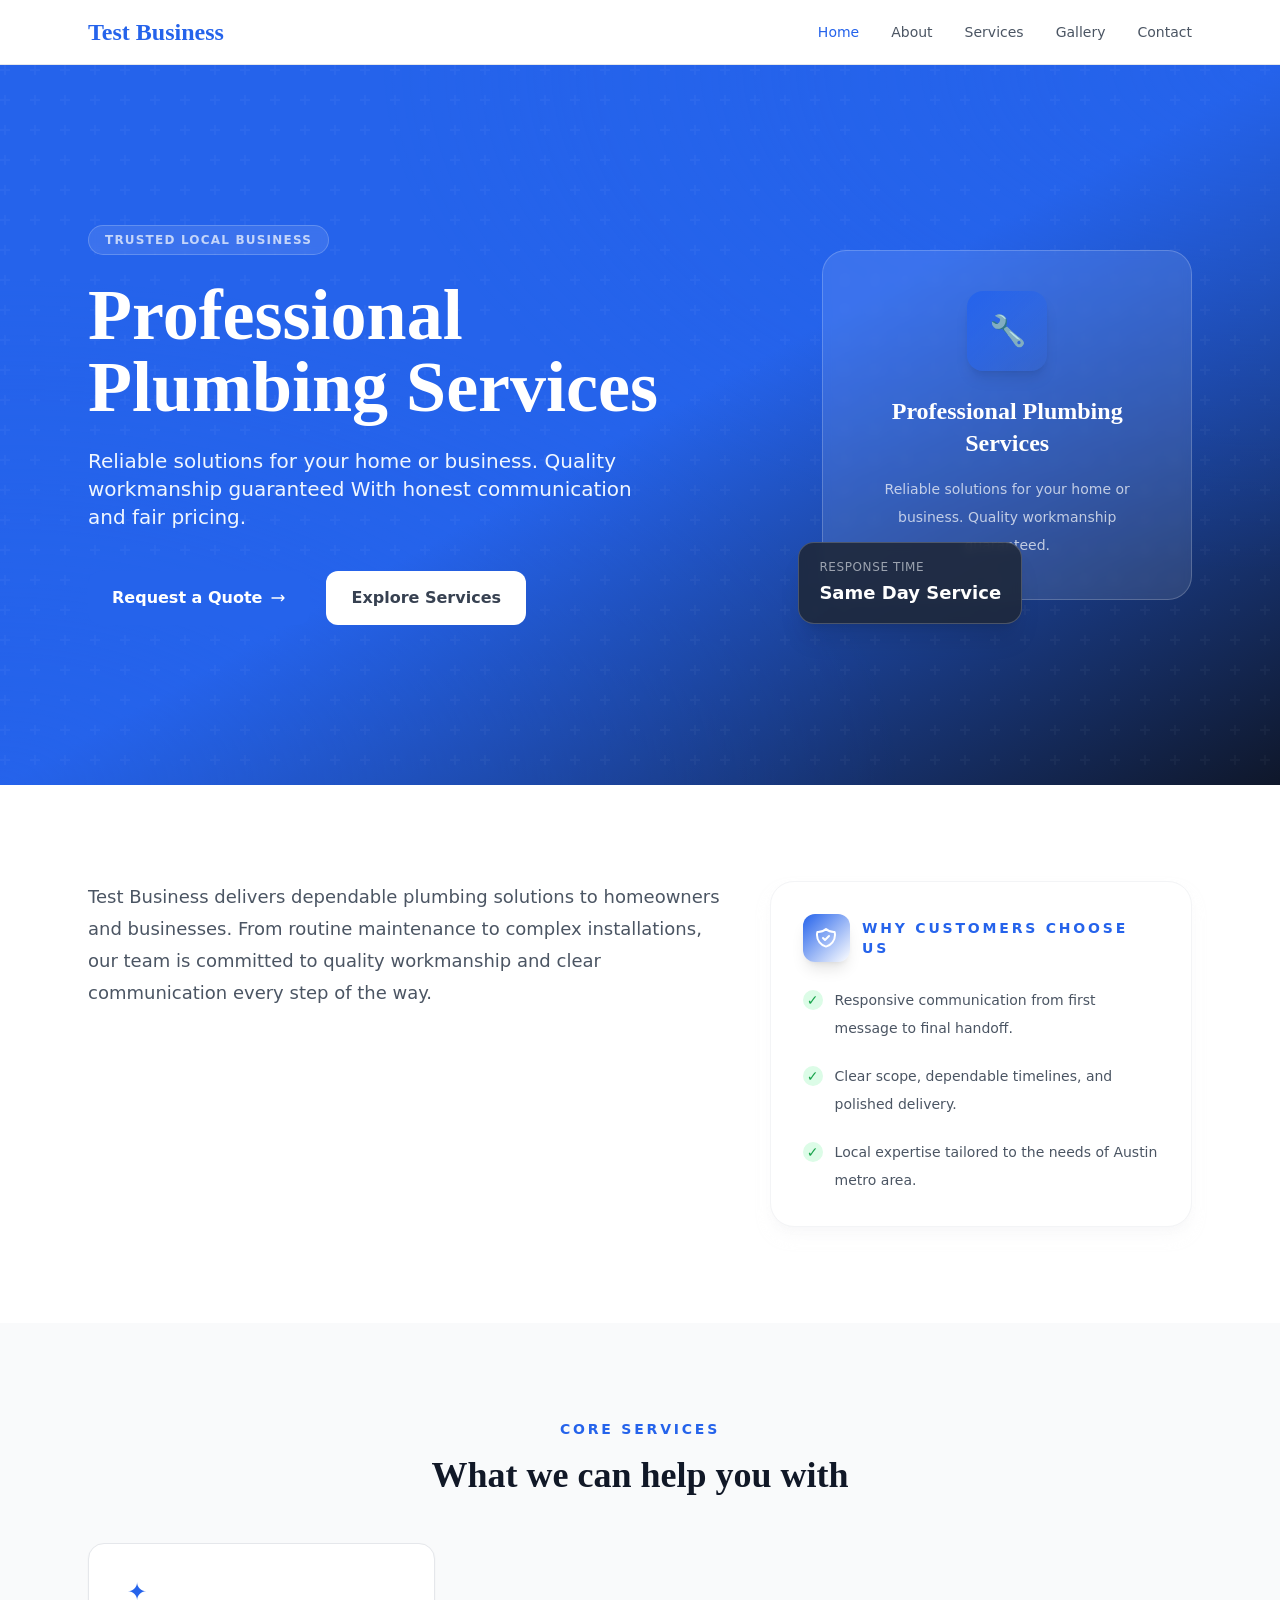
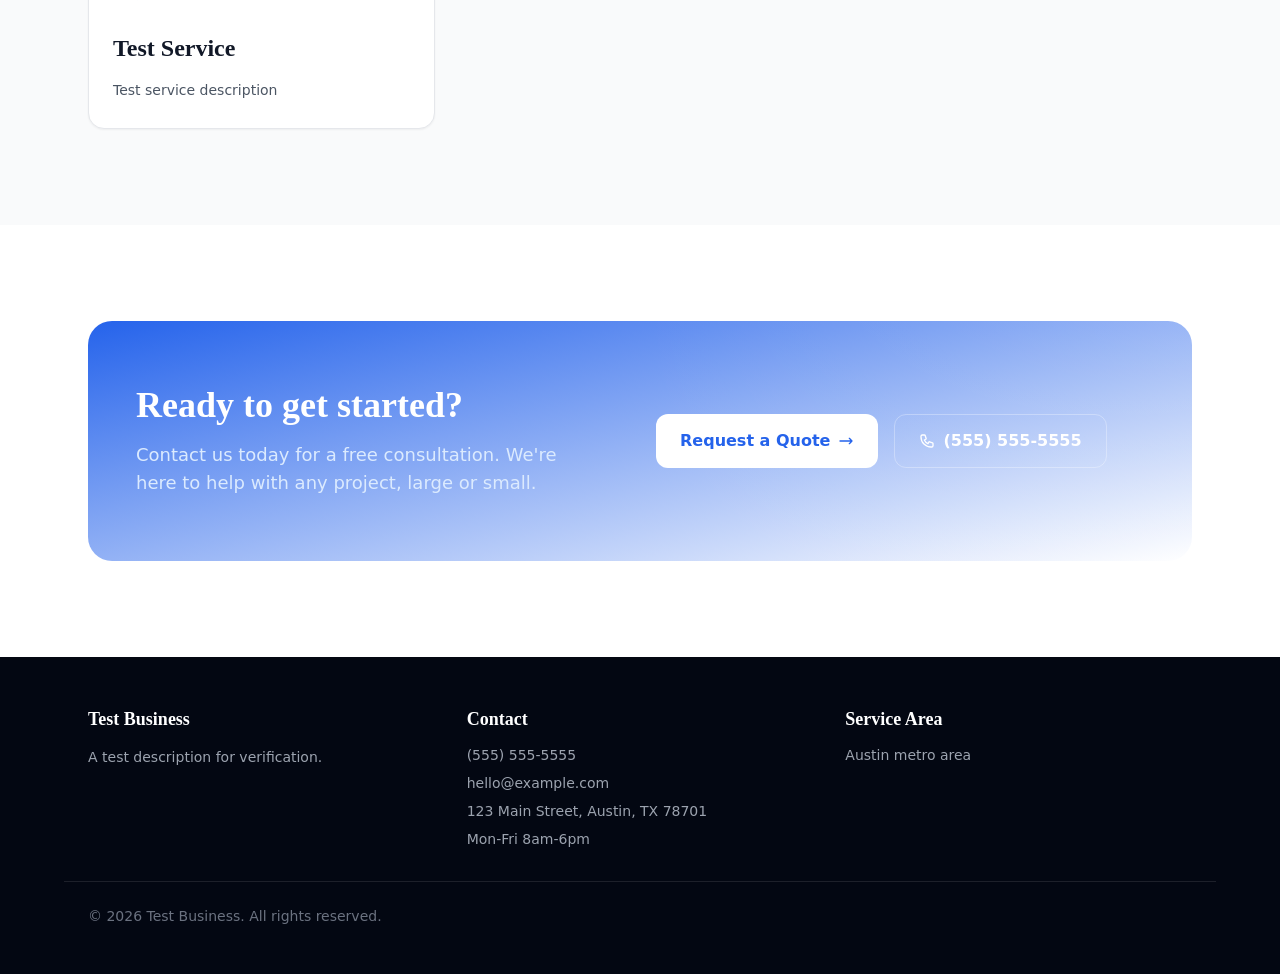
==== commit 8d69f9c8: "Deploy site from 5Pages" ====
--- a/index.html
+++ b/index.html
@@ -1,11 +1,11 @@
-<!DOCTYPE html><html lang="en" data-astro-cid-37fxchfa style="--primaryColor: #2563eb;--secondaryColor: #f59e0b;--displayFont: 'Playfair Display', Georgia, serif;--bodyFont: 'Inter', system-ui, sans-serif;"> <head><!-- Primary Meta Tags --><meta charset="utf-8"><meta name="viewport" content="width=device-width, initial-scale=1"><title>Test Business | Plumbing</title><meta name="description" content="A test description for verification."><meta name="author" content="Test Business"><meta name="robots" content="index, follow"><link rel="canonical" href="https://example.com/"><link rel="preconnect" href="https://fonts.googleapis.com"><link rel="preconnect" href="https://fonts.gstatic.com" crossorigin><link href="https://fonts.googleapis.com/css2?family=Inter:wght@400;500;600;700;800&family=Playfair+Display:wght@600;700&family=Cormorant+Garamond:wght@500;600;700&family=DM+Serif+Display:ital@0;1&family=Space+Grotesk:wght@500;700&family=Source+Sans+3:wght@400;500;600;700&display=swap" rel="stylesheet"><!-- Security & Anti-Phishing --><meta http-equiv="X-Frame-Options" content="SAMEORIGIN"><meta http-equiv="X-Content-Type-Options" content="nosniff"><meta http-equiv="X-XSS-Protection" content="1; mode=block"><meta name="referrer" content="strict-origin-when-cross-origin"><meta http-equiv="Content-Security-Policy" content="default-src 'self'; script-src 'self' https://unpkg.com https://cdnjs.cloudflare.com; style-src 'self' 'unsafe-inline' https://fonts.googleapis.com; font-src 'self' https://fonts.gstatic.com; img-src 'self' data: https:; connect-src 'self'; frame-src 'self' https://unpkg.com; base-uri 'self'; form-action 'self'; frame-ancestors 'self'; object-src 'none'"><!-- Open Graph / Facebook --><meta property="og:type" content="website"><meta property="og:url" content="https://example.com/"><meta property="og:title" content="Test Business | Plumbing"><meta property="og:description" content="A test description for verification."><meta property="og:site_name" content="Test Business"><meta property="og:locale" content="en_US"><meta property="og:image" content=""><meta property="og:image:width" content="1200"><meta property="og:image:height" content="630"><meta property="og:image:alt" content="Test Business | Plumbing"><!-- Twitter --><meta name="twitter:card" content="summary_large_image"><meta name="twitter:url" content="https://example.com/"><meta name="twitter:title" content="Test Business | Plumbing"><meta name="twitter:description" content="A test description for verification."><meta name="twitter:image" content=""><!-- Additional SEO --><meta name="geo.placename" content="123 Main Street, Austin, TX 78701"><!-- Structured Data (JSON-LD) --><script type="application/ld+json">{"@context":"https://schema.org","@type":"LocalBusiness","name":"Test Business","description":"A professional local business website.","url":"https://example.com","telephone":"(555) 555-5555","email":"hello@example.com","address":{"@type":"PostalAddress","streetAddress":"123 Main Street, Austin, TX 78701","addressLocality":"","addressRegion":"","postalCode":"","addressCountry":"US"},"openingHours":"Mon-Fri 8am-6pm","sameAs":[]}</script><link rel="stylesheet" href="/_astro/about.smZhU6jT.css"></head> <body class="bg-white text-gray-900" data-astro-cid-37fxchfa style="--primaryColor: #2563eb;--secondaryColor: #f59e0b;--displayFont: 'Playfair Display', Georgia, serif;--bodyFont: 'Inter', system-ui, sans-serif;"> <a href="#main-content" class="sr-only focus:not-sr-only focus:absolute focus:left-4 focus:top-4 focus:z-50 focus:rounded focus:bg-white focus:px-4 focus:py-2 focus:text-sm focus:font-semibold focus:text-gray-900 focus:shadow" data-astro-cid-37fxchfa style="--primaryColor: #2563eb;--secondaryColor: #f59e0b;--displayFont: 'Playfair Display', Georgia, serif;--bodyFont: 'Inter', system-ui, sans-serif;">
+<!DOCTYPE html><html lang="en" data-astro-cid-37fxchfa style="--primaryColor: #2563eb;--secondaryColor: #f59e0b;--displayFont: 'Playfair Display', Georgia, serif;--bodyFont: 'Inter', system-ui, sans-serif;"> <head><!-- Primary Meta Tags --><meta charset="utf-8"><meta name="viewport" content="width=device-width, initial-scale=1"><title>Test Business | Plumbing</title><meta name="description" content="A test description for verification."><meta name="author" content="Test Business"><meta name="robots" content="index, follow"><link rel="canonical" href="https://example.com/"><link rel="preconnect" href="https://fonts.googleapis.com"><link rel="preconnect" href="https://fonts.gstatic.com" crossorigin><link href="https://fonts.googleapis.com/css2?family=Inter:wght@400;500;600;700;800&family=Playfair+Display:wght@600;700&family=Cormorant+Garamond:wght@500;600;700&family=DM+Serif+Display:ital@0;1&family=Space+Grotesk:wght@500;700&family=Source+Sans+3:wght@400;500;600;700&display=swap" rel="stylesheet"><!-- Security & Anti-Phishing --><meta http-equiv="X-Frame-Options" content="SAMEORIGIN"><meta http-equiv="X-Content-Type-Options" content="nosniff"><meta http-equiv="X-XSS-Protection" content="1; mode=block"><meta name="referrer" content="strict-origin-when-cross-origin"><meta http-equiv="Content-Security-Policy" content="default-src 'self'; script-src 'self' https://unpkg.com https://cdnjs.cloudflare.com; style-src 'self' 'unsafe-inline' https://fonts.googleapis.com; font-src 'self' https://fonts.gstatic.com; img-src 'self' data: https:; connect-src 'self'; frame-src 'self' https://unpkg.com; base-uri 'self'; form-action 'self'; frame-ancestors 'self'; object-src 'none'"><!-- Open Graph / Facebook --><meta property="og:type" content="website"><meta property="og:url" content="https://example.com/"><meta property="og:title" content="Test Business | Plumbing"><meta property="og:description" content="A test description for verification."><meta property="og:site_name" content="Test Business"><meta property="og:locale" content="en_US"><meta property="og:image" content=""><meta property="og:image:width" content="1200"><meta property="og:image:height" content="630"><meta property="og:image:alt" content="Test Business | Plumbing"><!-- Twitter --><meta name="twitter:card" content="summary_large_image"><meta name="twitter:url" content="https://example.com/"><meta name="twitter:title" content="Test Business | Plumbing"><meta name="twitter:description" content="A test description for verification."><meta name="twitter:image" content=""><!-- Additional SEO --><meta name="geo.placename" content="123 Main Street, Austin, TX 78701"><!-- Structured Data (JSON-LD) --><script type="application/ld+json">{"@context":"https://schema.org","@type":"LocalBusiness","name":"Test Business","description":"A professional local business website.","url":"https://example.com","telephone":"(555) 555-5555","email":"hello@example.com","address":{"@type":"PostalAddress","streetAddress":"123 Main Street, Austin, TX 78701","addressLocality":"","addressRegion":"","postalCode":"","addressCountry":"US"},"openingHours":"Mon-Fri 8am-6pm","sameAs":[]}</script><link rel="stylesheet" href="/_astro/about.I2y4wBwG.css"></head> <body class="bg-white text-gray-900" data-astro-cid-37fxchfa style="--primaryColor: #2563eb;--secondaryColor: #f59e0b;--displayFont: 'Playfair Display', Georgia, serif;--bodyFont: 'Inter', system-ui, sans-serif;"> <a href="#main-content" class="sr-only focus:not-sr-only focus:absolute focus:left-4 focus:top-4 focus:z-50 focus:rounded focus:bg-white focus:px-4 focus:py-2 focus:text-sm focus:font-semibold focus:text-gray-900 focus:shadow" data-astro-cid-37fxchfa style="--primaryColor: #2563eb;--secondaryColor: #f59e0b;--displayFont: 'Playfair Display', Georgia, serif;--bodyFont: 'Inter', system-ui, sans-serif;">
 Skip to content
-</a> <header class="sticky top-0 z-40 border-b border-gray-200 backdrop-blur bg-white/95" data-astro-cid-37fxchfa style="--primaryColor: #2563eb;--secondaryColor: #f59e0b;--displayFont: 'Playfair Display', Georgia, serif;--bodyFont: 'Inter', system-ui, sans-serif;"> <nav class="mx-auto flex max-w-6xl items-center justify-between px-6 py-4" aria-label="Main navigation" data-astro-cid-37fxchfa style="--primaryColor: #2563eb;--secondaryColor: #f59e0b;--displayFont: 'Playfair Display', Georgia, serif;--bodyFont: 'Inter', system-ui, sans-serif;"> <a href="/" class="font-heading text-2xl font-bold text-primary" data-astro-cid-37fxchfa style="--primaryColor: #2563eb;--secondaryColor: #f59e0b;--displayFont: 'Playfair Display', Georgia, serif;--bodyFont: 'Inter', system-ui, sans-serif;">Test Business</a> <div class="hidden items-center gap-8 md:flex" data-astro-cid-37fxchfa style="--primaryColor: #2563eb;--secondaryColor: #f59e0b;--displayFont: 'Playfair Display', Georgia, serif;--bodyFont: 'Inter', system-ui, sans-serif;"> <a href="/" class="text-sm font-medium transition-colors hover:text-primary text-primary" data-astro-cid-37fxchfa style="--primaryColor: #2563eb;--secondaryColor: #f59e0b;--displayFont: 'Playfair Display', Georgia, serif;--bodyFont: 'Inter', system-ui, sans-serif;"> Home </a><a href="/about/" class="text-sm font-medium transition-colors hover:text-primary text-gray-600" data-astro-cid-37fxchfa style="--primaryColor: #2563eb;--secondaryColor: #f59e0b;--displayFont: 'Playfair Display', Georgia, serif;--bodyFont: 'Inter', system-ui, sans-serif;"> About </a><a href="/services/" class="text-sm font-medium transition-colors hover:text-primary text-gray-600" data-astro-cid-37fxchfa style="--primaryColor: #2563eb;--secondaryColor: #f59e0b;--displayFont: 'Playfair Display', Georgia, serif;--bodyFont: 'Inter', system-ui, sans-serif;"> Services </a><a href="/gallery/" class="text-sm font-medium transition-colors hover:text-primary text-gray-600" data-astro-cid-37fxchfa style="--primaryColor: #2563eb;--secondaryColor: #f59e0b;--displayFont: 'Playfair Display', Georgia, serif;--bodyFont: 'Inter', system-ui, sans-serif;"> Gallery </a><a href="/contact/" class="text-sm font-medium transition-colors hover:text-primary text-gray-600" data-astro-cid-37fxchfa style="--primaryColor: #2563eb;--secondaryColor: #f59e0b;--displayFont: 'Playfair Display', Georgia, serif;--bodyFont: 'Inter', system-ui, sans-serif;"> Contact </a> </div> <details class="relative md:hidden" data-astro-cid-37fxchfa style="--primaryColor: #2563eb;--secondaryColor: #f59e0b;--displayFont: 'Playfair Display', Georgia, serif;--bodyFont: 'Inter', system-ui, sans-serif;"> <summary class="list-none cursor-pointer rounded p-2 text-gray-700 focus:outline-none focus:ring-2 focus:ring-primary focus:ring-offset-2" aria-label="Open mobile navigation" data-astro-cid-37fxchfa style="--primaryColor: #2563eb;--secondaryColor: #f59e0b;--displayFont: 'Playfair Display', Georgia, serif;--bodyFont: 'Inter', system-ui, sans-serif;"> <svg class="h-6 w-6" fill="none" stroke="currentColor" viewBox="0 0 24 24" aria-hidden="true" data-astro-cid-37fxchfa style="--primaryColor: #2563eb;--secondaryColor: #f59e0b;--displayFont: 'Playfair Display', Georgia, serif;--bodyFont: 'Inter', system-ui, sans-serif;"> <path stroke-linecap="round" stroke-linejoin="round" stroke-width="2" d="M4 6h16M4 12h16M4 18h16" data-astro-cid-37fxchfa style="--primaryColor: #2563eb;--secondaryColor: #f59e0b;--displayFont: 'Playfair Display', Georgia, serif;--bodyFont: 'Inter', system-ui, sans-serif;"></path> </svg> </summary> <div class="absolute right-0 mt-3 min-w-48 rounded-xl border p-3 shadow-lg border-gray-200 bg-white" data-astro-cid-37fxchfa style="--primaryColor: #2563eb;--secondaryColor: #f59e0b;--displayFont: 'Playfair Display', Georgia, serif;--bodyFont: 'Inter', system-ui, sans-serif;"> <a href="/" class="block rounded-lg px-3 py-2 text-sm font-medium transition-colors hover:bg-gray-50 hover:text-primary bg-gray-50 text-primary" data-astro-cid-37fxchfa style="--primaryColor: #2563eb;--secondaryColor: #f59e0b;--displayFont: 'Playfair Display', Georgia, serif;--bodyFont: 'Inter', system-ui, sans-serif;"> Home </a><a href="/about/" class="block rounded-lg px-3 py-2 text-sm font-medium transition-colors hover:bg-gray-50 hover:text-primary text-gray-700" data-astro-cid-37fxchfa style="--primaryColor: #2563eb;--secondaryColor: #f59e0b;--displayFont: 'Playfair Display', Georgia, serif;--bodyFont: 'Inter', system-ui, sans-serif;"> About </a><a href="/services/" class="block rounded-lg px-3 py-2 text-sm font-medium transition-colors hover:bg-gray-50 hover:text-primary text-gray-700" data-astro-cid-37fxchfa style="--primaryColor: #2563eb;--secondaryColor: #f59e0b;--displayFont: 'Playfair Display', Georgia, serif;--bodyFont: 'Inter', system-ui, sans-serif;"> Services </a><a href="/gallery/" class="block rounded-lg px-3 py-2 text-sm font-medium transition-colors hover:bg-gray-50 hover:text-primary text-gray-700" data-astro-cid-37fxchfa style="--primaryColor: #2563eb;--secondaryColor: #f59e0b;--displayFont: 'Playfair Display', Georgia, serif;--bodyFont: 'Inter', system-ui, sans-serif;"> Gallery </a><a href="/contact/" class="block rounded-lg px-3 py-2 text-sm font-medium transition-colors hover:bg-gray-50 hover:text-primary text-gray-700" data-astro-cid-37fxchfa style="--primaryColor: #2563eb;--secondaryColor: #f59e0b;--displayFont: 'Playfair Display', Georgia, serif;--bodyFont: 'Inter', system-ui, sans-serif;"> Contact </a> </div> </details> </nav> </header> <main id="main-content" data-astro-cid-37fxchfa style="--primaryColor: #2563eb;--secondaryColor: #f59e0b;--displayFont: 'Playfair Display', Georgia, serif;--bodyFont: 'Inter', system-ui, sans-serif;">  <section class="relative overflow-hidden py-20 md:py-28 lg:py-32 bg-gradient-to-br from-primary via-primary to-slate-900 text-white"> <div class="absolute inset-0 overflow-hidden"> <div class="absolute -top-40 -right-40 h-80 w-80 rounded-full blur-3xl opacity-40 bg-[radial-gradient(circle_at_top_right,_rgba(255,255,255,0.18),_transparent_32%)]"></div> <div class="absolute bottom-0 left-0 h-64 w-64 rounded-full blur-3xl opacity-30 bg-gradient-to-t from-secondary/20 to-transparent"></div> <div class="absolute top-1/4 left-1/4 h-px w-32 bg-gradient-to-r from-white/0 via-white/30 to-white/0"></div> </div> <div class="relative mx-auto max-w-6xl px-6"> <div class="grid items-center gap-12 lg:grid-cols-[1.15fr_0.85fr]"> <div> <div class="inline-flex items-center gap-2 rounded-full border border-white/20 bg-white/10 px-4 py-1.5 text-xs font-medium backdrop-blur-sm"> <span class="h-2 w-2 rounded-full bg-green-400 animate-pulse"></span> <span class="text-white/70">Available for emergency service</span> </div> <h1 class="mt-6 font-heading text-4xl font-bold leading-[1.1] tracking-tight md:text-5xl lg:text-6xl xl:text-7xl">Test Business</h1> <p class="mt-6 max-w-xl text-lg leading-relaxed md:text-xl text-blue-50">A test description for verification.</p> <div class="mt-10 flex flex-wrap gap-4"> <a href="/contact" class="inline-flex items-center gap-2 px-6 py-3.5 font-semibold transition-all hover:scale-105 hover:shadow-xl rounded-lg bg-primary text-white"> <svg class="h-5 w-5" fill="none" stroke="currentColor" viewBox="0 0 24 24"><path stroke-linecap="round" stroke-linejoin="round" stroke-width="2" d="M8 7V3m8 4V3m-9 8h10M5 21h14a2 2 0 002-2V7a2 2 0 00-2-2H5a2 2 0 00-2 2v12a2 2 0 002 2z"></path></svg>
+</a> <header class="sticky top-0 z-40 border-b border-gray-200 backdrop-blur bg-white/95" data-astro-cid-37fxchfa style="--primaryColor: #2563eb;--secondaryColor: #f59e0b;--displayFont: 'Playfair Display', Georgia, serif;--bodyFont: 'Inter', system-ui, sans-serif;"> <nav class="mx-auto flex max-w-6xl items-center justify-between px-6 py-4" aria-label="Main navigation" data-astro-cid-37fxchfa style="--primaryColor: #2563eb;--secondaryColor: #f59e0b;--displayFont: 'Playfair Display', Georgia, serif;--bodyFont: 'Inter', system-ui, sans-serif;"> <a href="/" class="font-heading text-2xl font-bold text-primary" data-astro-cid-37fxchfa style="--primaryColor: #2563eb;--secondaryColor: #f59e0b;--displayFont: 'Playfair Display', Georgia, serif;--bodyFont: 'Inter', system-ui, sans-serif;">Test Business</a> <div class="hidden items-center gap-8 md:flex" data-astro-cid-37fxchfa style="--primaryColor: #2563eb;--secondaryColor: #f59e0b;--displayFont: 'Playfair Display', Georgia, serif;--bodyFont: 'Inter', system-ui, sans-serif;"> <a href="/" class="text-sm font-medium transition-colors hover:text-primary text-primary" data-astro-cid-37fxchfa style="--primaryColor: #2563eb;--secondaryColor: #f59e0b;--displayFont: 'Playfair Display', Georgia, serif;--bodyFont: 'Inter', system-ui, sans-serif;"> Home </a><a href="/about/" class="text-sm font-medium transition-colors hover:text-primary text-gray-600" data-astro-cid-37fxchfa style="--primaryColor: #2563eb;--secondaryColor: #f59e0b;--displayFont: 'Playfair Display', Georgia, serif;--bodyFont: 'Inter', system-ui, sans-serif;"> About </a><a href="/services/" class="text-sm font-medium transition-colors hover:text-primary text-gray-600" data-astro-cid-37fxchfa style="--primaryColor: #2563eb;--secondaryColor: #f59e0b;--displayFont: 'Playfair Display', Georgia, serif;--bodyFont: 'Inter', system-ui, sans-serif;"> Services </a><a href="/gallery/" class="text-sm font-medium transition-colors hover:text-primary text-gray-600" data-astro-cid-37fxchfa style="--primaryColor: #2563eb;--secondaryColor: #f59e0b;--displayFont: 'Playfair Display', Georgia, serif;--bodyFont: 'Inter', system-ui, sans-serif;"> Gallery </a><a href="/contact/" class="text-sm font-medium transition-colors hover:text-primary text-gray-600" data-astro-cid-37fxchfa style="--primaryColor: #2563eb;--secondaryColor: #f59e0b;--displayFont: 'Playfair Display', Georgia, serif;--bodyFont: 'Inter', system-ui, sans-serif;"> Contact </a> </div> <details class="relative md:hidden" data-astro-cid-37fxchfa style="--primaryColor: #2563eb;--secondaryColor: #f59e0b;--displayFont: 'Playfair Display', Georgia, serif;--bodyFont: 'Inter', system-ui, sans-serif;"> <summary class="list-none cursor-pointer rounded p-2 text-gray-700 focus:outline-none focus:ring-2 focus:ring-primary focus:ring-offset-2" aria-label="Open mobile navigation" data-astro-cid-37fxchfa style="--primaryColor: #2563eb;--secondaryColor: #f59e0b;--displayFont: 'Playfair Display', Georgia, serif;--bodyFont: 'Inter', system-ui, sans-serif;"> <svg class="h-6 w-6" fill="none" stroke="currentColor" viewBox="0 0 24 24" aria-hidden="true" data-astro-cid-37fxchfa style="--primaryColor: #2563eb;--secondaryColor: #f59e0b;--displayFont: 'Playfair Display', Georgia, serif;--bodyFont: 'Inter', system-ui, sans-serif;"> <path stroke-linecap="round" stroke-linejoin="round" stroke-width="2" d="M4 6h16M4 12h16M4 18h16" data-astro-cid-37fxchfa style="--primaryColor: #2563eb;--secondaryColor: #f59e0b;--displayFont: 'Playfair Display', Georgia, serif;--bodyFont: 'Inter', system-ui, sans-serif;"></path> </svg> </summary> <div class="absolute right-0 mt-3 min-w-48 rounded-xl border p-3 shadow-lg border-gray-200 bg-white" data-astro-cid-37fxchfa style="--primaryColor: #2563eb;--secondaryColor: #f59e0b;--displayFont: 'Playfair Display', Georgia, serif;--bodyFont: 'Inter', system-ui, sans-serif;"> <a href="/" class="block rounded-lg px-3 py-2 text-sm font-medium transition-colors hover:bg-gray-50 hover:text-primary bg-gray-50 text-primary" data-astro-cid-37fxchfa style="--primaryColor: #2563eb;--secondaryColor: #f59e0b;--displayFont: 'Playfair Display', Georgia, serif;--bodyFont: 'Inter', system-ui, sans-serif;"> Home </a><a href="/about/" class="block rounded-lg px-3 py-2 text-sm font-medium transition-colors hover:bg-gray-50 hover:text-primary text-gray-700" data-astro-cid-37fxchfa style="--primaryColor: #2563eb;--secondaryColor: #f59e0b;--displayFont: 'Playfair Display', Georgia, serif;--bodyFont: 'Inter', system-ui, sans-serif;"> About </a><a href="/services/" class="block rounded-lg px-3 py-2 text-sm font-medium transition-colors hover:bg-gray-50 hover:text-primary text-gray-700" data-astro-cid-37fxchfa style="--primaryColor: #2563eb;--secondaryColor: #f59e0b;--displayFont: 'Playfair Display', Georgia, serif;--bodyFont: 'Inter', system-ui, sans-serif;"> Services </a><a href="/gallery/" class="block rounded-lg px-3 py-2 text-sm font-medium transition-colors hover:bg-gray-50 hover:text-primary text-gray-700" data-astro-cid-37fxchfa style="--primaryColor: #2563eb;--secondaryColor: #f59e0b;--displayFont: 'Playfair Display', Georgia, serif;--bodyFont: 'Inter', system-ui, sans-serif;"> Gallery </a><a href="/contact/" class="block rounded-lg px-3 py-2 text-sm font-medium transition-colors hover:bg-gray-50 hover:text-primary text-gray-700" data-astro-cid-37fxchfa style="--primaryColor: #2563eb;--secondaryColor: #f59e0b;--displayFont: 'Playfair Display', Georgia, serif;--bodyFont: 'Inter', system-ui, sans-serif;"> Contact </a> </div> </details> </nav> </header> <main id="main-content" data-astro-cid-37fxchfa style="--primaryColor: #2563eb;--secondaryColor: #f59e0b;--displayFont: 'Playfair Display', Georgia, serif;--bodyFont: 'Inter', system-ui, sans-serif;">  <section class="relative overflow-hidden py-20 md:py-32 lg:py-40 bg-gradient-to-br from-primary via-primary to-slate-900 text-white"> <div class="absolute inset-0 opacity-40"> <div class="absolute inset-0 bg-[radial-gradient(ellipse_at_top_right,_var(--tw-gradient-stops))] from-primary via-transparent to-transparent"></div> <div class="absolute inset-0 bg-[radial-gradient(ellipse_at_bottom_left,_var(--tw-gradient-stops))] from-secondary/20 via-transparent to-transparent"></div> </div> <div class="absolute inset-0" style="background-image: url(&#34;data:image/svg+xml,%3Csvg width='60' height='60' viewBox='0 0 60 60' xmlns='http://www.w3.org/2000/svg'%3E%3Cg fill='none' fill-rule='evenodd'%3E%3Cg fill='%23ffffff' fill-opacity='0.03'%3E%3Cpath d='M36 34v-4h-2v4h-4v2h4v4h2v-4h4v-2h-4zm0-30V0h-2v4h-4v2h4v4h2V6h4V4h-4zM6 34v-4H4v4H0v2h4v4h2v-4h4v-2H6zM6 4V0H4v4H0v2h4v4h2V6h4V4H6z'/%3E%3C/g%3E%3C/g%3E%3C/svg%3E&#34;);"></div> <div class="relative mx-auto max-w-6xl px-6"> <div class="grid items-center gap-12 lg:grid-cols-[1.3fr_0.7fr]"> <div> <span class="mb-6 inline-block rounded-full border border-white/20 bg-white/10 px-4 py-1.5 text-xs font-semibold uppercase tracking-widest backdrop-blur-sm text-white/70">Trusted local business</span> <h1 class="font-heading text-4xl font-bold leading-tight md:text-5xl lg:text-6xl xl:text-7xl">Professional Plumbing Services</h1> <p class="mt-6 max-w-xl text-lg leading-relaxed md:text-xl text-blue-50">Reliable solutions for your home or business. Quality workmanship guaranteed With honest communication and fair pricing.</p> <div class="mt-10 flex flex-wrap gap-4"> <a href="/contact/" class="inline-flex items-center gap-2 rounded-xl px-6 py-3.5 font-semibold transition-all hover:scale-[1.02] hover:shadow-xl hover:shadow-primary/25 rounded-lg bg-primary text-white">
 Request a Quote
-</a> <a href="/services" class="inline-flex items-center gap-2 px-6 py-3.5 font-semibold transition-all hover:bg-white/20 rounded-lg border border-gray-300 bg-white text-gray-700">
+<svg class="h-4 w-4" fill="none" stroke="currentColor" viewBox="0 0 24 24"><path stroke-linecap="round" stroke-linejoin="round" stroke-width="2" d="M17 8l4 4m0 0l-4 4m4-4H3"></path></svg> </a> <a href="/services/" class="inline-flex items-center gap-2 rounded-xl border border-white/30 px-6 py-3.5 font-semibold transition-all hover:bg-white/10 rounded-lg border border-gray-300 bg-white text-gray-700">
 Explore Services
-<svg class="h-4 w-4" fill="none" stroke="currentColor" viewBox="0 0 24 24"><path stroke-linecap="round" stroke-linejoin="round" stroke-width="2" d="M17 8l4 4m0 0l-4 4m4-4H3"></path></svg> </a> </div> <div class="mt-10 flex items-center gap-6 text-sm"> <div class="flex -space-x-2"> <div class="flex h-8 w-8 items-center justify-center rounded-full border-2 border-slate-900 text-xs font-medium bg-primary text-white">1</div><div class="flex h-8 w-8 items-center justify-center rounded-full border-2 border-slate-900 text-xs font-medium bg-secondary text-slate-900">2</div><div class="flex h-8 w-8 items-center justify-center rounded-full border-2 border-slate-900 text-xs font-medium bg-white text-slate-900">3</div> </div> <p class="text-white/70">Trusted by 500+ local homeowners</p> </div> </div> <div class="relative"> <div class="relative rounded-[2rem] border border-white/15 bg-white/10 p-8 text-center shadow-2xl shadow-slate-950/20 rounded-[2rem] border border-white/15 bg-white/10 p-10 text-white/80 shadow-2xl shadow-slate-950/20"> <div class="absolute -top-6 -left-6 rounded-2xl border border-white/20 bg-slate-800/80 p-4 backdrop-blur"> <div class="flex items-center gap-3"> <div class="flex h-10 w-10 items-center justify-center rounded-full bg-green-500"> <svg class="h-5 w-5 text-white" fill="none" stroke="currentColor" viewBox="0 0 24 24"><path stroke-linecap="round" stroke-linejoin="round" stroke-width="2" d="M5 13l4 4L19 7"></path></svg> </div> <div class="text-left"> <p class="text-sm font-semibold text-white">Licensed & Insured</p> <p class="text-xs text-white/60">Certified professionals</p> </div> </div> </div> <div class="mt-12"> <p class="font-heading text-3xl font-bold text-white">2015</p> <p class="mt-2 text-sm text-white/60">Years serving the community</p> </div> <div class="mt-8 grid grid-cols-2 gap-4 text-left"> <div class="rounded-xl bg-white/5 p-4"> <p class="text-2xl font-bold text-white">100%</p> <p class="text-xs text-white/50">Satisfaction guarantee</p> </div> <div class="rounded-xl bg-white/5 p-4"> <p class="text-2xl font-bold text-white">24/7</p> <p class="text-xs text-white/50">Emergency service</p> </div> </div> </div> <div class="absolute -bottom-4 -right-4 rounded-xl border border-white/20 bg-slate-800/90 p-4 shadow-xl backdrop-blur md:bottom-8 md:right-8"> <div class="flex items-center gap-3"> <div class="flex h-12 w-12 items-center justify-center rounded-full bg-gradient-to-br from-secondary to-amber-400"> <svg class="h-6 w-6 text-slate-900" fill="none" stroke="currentColor" viewBox="0 0 24 24"><path stroke-linecap="round" stroke-linejoin="round" stroke-width="2" d="M3 5a2 2 0 012-2h3.28a1 1 0 01.948.684l1.498 4.493a1 1 0 01-.502 1.21l-2.257 1.13a11.042 11.042 0 005.516 5.516l1.13-2.257a1 1 0 011.21-.502l4.493 1.498a1 1 0 01.684.949V19a2 2 0 01-2 2h-1C9.716 21 3 14.284 3 6V5z"></path></svg> </div> <div> <p class="text-sm font-semibold text-white">Call us now</p> <p class="text-lg font-bold text-secondary">(555) 555-5555</p> </div> </div> </div> </div> </div> </div> </section> <section class="bg-gradient-to-b from-white via-gray-50/50 to-white py-12 md:py-16"> <div class="mx-auto max-w-6xl px-6"> <div class="grid grid-cols-2 gap-6 md:grid-cols-4"> <div class="group relative overflow-hidden rounded-2xl border border-gray-100 bg-white p-6 text-center shadow-sm transition-all hover:-translate-y-1 hover:shadow-lg"> <div class="absolute inset-0 bg-gradient-to-br from-primary/5 via-transparent to-secondary/5 opacity-0 transition-opacity group-hover:opacity-100"></div> <div class="relative"> <div class="text-3xl mb-2">&amp;#128736;</div> <div class="font-heading text-3xl font-bold text-primary">10+</div> <div class="mt-1 text-sm text-gray-600">Years Experience</div> </div> </div><div class="group relative overflow-hidden rounded-2xl border border-gray-100 bg-white p-6 text-center shadow-sm transition-all hover:-translate-y-1 hover:shadow-lg"> <div class="absolute inset-0 bg-gradient-to-br from-primary/5 via-transparent to-secondary/5 opacity-0 transition-opacity group-hover:opacity-100"></div> <div class="relative"> <div class="text-3xl mb-2">&amp;#128079;</div> <div class="font-heading text-3xl font-bold text-primary">500+</div> <div class="mt-1 text-sm text-gray-600">Happy Clients</div> </div> </div><div class="group relative overflow-hidden rounded-2xl border border-gray-100 bg-white p-6 text-center shadow-sm transition-all hover:-translate-y-1 hover:shadow-lg"> <div class="absolute inset-0 bg-gradient-to-br from-primary/5 via-transparent to-secondary/5 opacity-0 transition-opacity group-hover:opacity-100"></div> <div class="relative"> <div class="text-3xl mb-2">&amp;#9989;</div> <div class="font-heading text-3xl font-bold text-primary">100%</div> <div class="mt-1 text-sm text-gray-600">Satisfaction</div> </div> </div><div class="group relative overflow-hidden rounded-2xl border border-gray-100 bg-white p-6 text-center shadow-sm transition-all hover:-translate-y-1 hover:shadow-lg"> <div class="absolute inset-0 bg-gradient-to-br from-primary/5 via-transparent to-secondary/5 opacity-0 transition-opacity group-hover:opacity-100"></div> <div class="relative"> <div class="text-3xl mb-2">&amp;#9201;</div> <div class="font-heading text-3xl font-bold text-primary">24/7</div> <div class="mt-1 text-sm text-gray-600">Emergency Service</div> </div> </div> </div> </div> </section> <section class="py-16 md:py-24"> <div class="mx-auto max-w-6xl px-6"> <div class="grid gap-12 lg:grid-cols-[1.2fr_0.8fr]"> <div class="prose max-w-none text-lg leading-8 text-gray-600"> <p>A test description for verification.</p> </div> <aside class="rounded-3xl bg-gray-50 p-8 bg-white relative overflow-hidden"> <div class="absolute -right-4 -top-4 h-24 w-24 rounded-full bg-primary/10"></div> <div class="absolute -bottom-6 -left-6 h-32 w-32 rounded-full bg-secondary/10"></div> <div class="relative"> <p class="text-sm font-semibold uppercase tracking-[0.2em] text-primary">Why customers choose us</p> <ul class="mt-6 space-y-5 text-base leading-7 text-gray-600"> <li class="flex items-start gap-3"> <svg class="mt-1 h-5 w-5 flex-shrink-0 text-green-500" fill="none" stroke="currentColor" viewBox="0 0 24 24"><path stroke-linecap="round" stroke-linejoin="round" stroke-width="2" d="M5 13l4 4L19 7"></path></svg> <span>Responsive communication from first message to final handoff.</span> </li> <li class="flex items-start gap-3"> <svg class="mt-1 h-5 w-5 flex-shrink-0 text-green-500" fill="none" stroke="currentColor" viewBox="0 0 24 24"><path stroke-linecap="round" stroke-linejoin="round" stroke-width="2" d="M5 13l4 4L19 7"></path></svg> <span>Clear scope, dependable timelines, and polished delivery.</span> </li> <li class="flex items-start gap-3"> <svg class="mt-1 h-5 w-5 flex-shrink-0 text-green-500" fill="none" stroke="currentColor" viewBox="0 0 24 24"><path stroke-linecap="round" stroke-linejoin="round" stroke-width="2" d="M5 13l4 4L19 7"></path></svg> <span>Local expertise tailored to the needs of Austin metro area.</span> </li> </ul> </div> </aside> </div> </div> </section> <section class="bg-gray-50 py-16 md:py-24"> <div class="mx-auto max-w-6xl px-6"> <div class="mx-auto max-w-2xl text-center"> <p class="text-sm font-semibold uppercase tracking-[0.2em] text-primary">Core services</p> <h2 class="mt-4 font-heading text-4xl font-bold text-gray-900">What we can help you with</h2> </div> <div class="mt-12 grid gap-8 md:grid-cols-2 xl:grid-cols-3"> <article class="rounded-2xl border border-gray-200 bg-white p-6 shadow-sm transition-transform hover:-translate-y-1 hover:shadow-lg"> <div class="mb-4 flex h-12 w-12 items-center justify-center rounded-full text-2xl bg-primary/10 text-primary">&#10022;</div> <h3 class="font-heading text-2xl font-semibold text-gray-900">Test Service</h3> <p class="mt-3 text-sm leading-7 text-gray-600">Test service description</p> </article> </div> </div> </section> <section class="relative overflow-hidden bg-gradient-to-br from-slate-900 via-slate-800 to-slate-900 py-20 md:py-28"> <div class="absolute inset-0"> <div class="absolute top-0 left-1/4 h-64 w-64 rounded-full bg-primary/20 blur-3xl"></div> <div class="absolute bottom-0 right-1/4 h-64 w-64 rounded-full bg-secondary/20 blur-3xl"></div> </div> <div class="relative mx-auto max-w-4xl px-6 text-center"> <h2 class="font-heading text-3xl font-bold text-white md:text-4xl lg:text-5xl">Ready to get started?</h2> <p class="mt-6 text-lg leading-relaxed text-slate-300">Contact us today for a free consultation. We're here to help with all your needs.</p> <div class="mt-10 flex flex-col items-center gap-4 sm:flex-row sm:justify-center"> <a href="/contact" class="inline-flex items-center gap-2 rounded-lg bg-primary px-8 py-4 font-semibold text-white transition-all hover:scale-105 hover:shadow-xl">Get a Free Quote</a> <a href="tel:{siteConfig.phone}" class="inline-flex items-center gap-2 rounded-lg border border-slate-600 bg-white/5 px-8 py-4 font-semibold text-white transition-all hover:bg-white/10"> <svg class="h-5 w-5" fill="none" stroke="currentColor" viewBox="0 0 24 24"><path stroke-linecap="round" stroke-linejoin="round" stroke-width="2" d="M3 5a2 2 0 012-2h3.28a1 1 0 01.948.684l1.498 4.493a1 1 0 01-.502 1.21l-2.257 1.13a11.042 11.042 0 005.516 5.516l1.13-2.257a1 1 0 011.21-.502l4.493 1.498a1 1 0 01.684.949V19a2 2 0 01-2 2h-1C9.716 21 3 14.284 3 6V5z"></path></svg>
-Call Now
-</a> </div> </div> </section>  </main> <footer class="bg-gray-950 text-gray-300 py-12" data-astro-cid-37fxchfa style="--primaryColor: #2563eb;--secondaryColor: #f59e0b;--displayFont: 'Playfair Display', Georgia, serif;--bodyFont: 'Inter', system-ui, sans-serif;"> <div class="mx-auto grid max-w-6xl gap-8 px-6 md:grid-cols-3" data-astro-cid-37fxchfa style="--primaryColor: #2563eb;--secondaryColor: #f59e0b;--displayFont: 'Playfair Display', Georgia, serif;--bodyFont: 'Inter', system-ui, sans-serif;"> <div data-astro-cid-37fxchfa style="--primaryColor: #2563eb;--secondaryColor: #f59e0b;--displayFont: 'Playfair Display', Georgia, serif;--bodyFont: 'Inter', system-ui, sans-serif;"> <h2 class="font-heading text-lg font-semibold text-white" data-astro-cid-37fxchfa style="--primaryColor: #2563eb;--secondaryColor: #f59e0b;--displayFont: 'Playfair Display', Georgia, serif;--bodyFont: 'Inter', system-ui, sans-serif;">Test Business</h2> <p class="mt-3 text-sm leading-6 text-gray-400" data-astro-cid-37fxchfa style="--primaryColor: #2563eb;--secondaryColor: #f59e0b;--displayFont: 'Playfair Display', Georgia, serif;--bodyFont: 'Inter', system-ui, sans-serif;">A test description for verification.</p> </div> <div data-astro-cid-37fxchfa style="--primaryColor: #2563eb;--secondaryColor: #f59e0b;--displayFont: 'Playfair Display', Georgia, serif;--bodyFont: 'Inter', system-ui, sans-serif;"> <h2 class="font-heading text-lg font-semibold text-white" data-astro-cid-37fxchfa style="--primaryColor: #2563eb;--secondaryColor: #f59e0b;--displayFont: 'Playfair Display', Georgia, serif;--bodyFont: 'Inter', system-ui, sans-serif;">Contact</h2> <div class="mt-3 space-y-2 text-sm text-gray-400" data-astro-cid-37fxchfa style="--primaryColor: #2563eb;--secondaryColor: #f59e0b;--displayFont: 'Playfair Display', Georgia, serif;--bodyFont: 'Inter', system-ui, sans-serif;"> <p data-astro-cid-37fxchfa style="--primaryColor: #2563eb;--secondaryColor: #f59e0b;--displayFont: 'Playfair Display', Georgia, serif;--bodyFont: 'Inter', system-ui, sans-serif;">(555) 555-5555</p> <p data-astro-cid-37fxchfa style="--primaryColor: #2563eb;--secondaryColor: #f59e0b;--displayFont: 'Playfair Display', Georgia, serif;--bodyFont: 'Inter', system-ui, sans-serif;">hello@example.com</p> <p data-astro-cid-37fxchfa style="--primaryColor: #2563eb;--secondaryColor: #f59e0b;--displayFont: 'Playfair Display', Georgia, serif;--bodyFont: 'Inter', system-ui, sans-serif;">123 Main Street, Austin, TX 78701</p> <p data-astro-cid-37fxchfa style="--primaryColor: #2563eb;--secondaryColor: #f59e0b;--displayFont: 'Playfair Display', Georgia, serif;--bodyFont: 'Inter', system-ui, sans-serif;">Mon-Fri 8am-6pm</p> </div> </div> <div data-astro-cid-37fxchfa style="--primaryColor: #2563eb;--secondaryColor: #f59e0b;--displayFont: 'Playfair Display', Georgia, serif;--bodyFont: 'Inter', system-ui, sans-serif;"> <h2 class="font-heading text-lg font-semibold text-white" data-astro-cid-37fxchfa style="--primaryColor: #2563eb;--secondaryColor: #f59e0b;--displayFont: 'Playfair Display', Georgia, serif;--bodyFont: 'Inter', system-ui, sans-serif;">Service Area</h2> <p class="mt-3 text-sm text-gray-400" data-astro-cid-37fxchfa style="--primaryColor: #2563eb;--secondaryColor: #f59e0b;--displayFont: 'Playfair Display', Georgia, serif;--bodyFont: 'Inter', system-ui, sans-serif;">Austin metro area</p> <div class="mt-4 flex flex-wrap gap-3" data-astro-cid-37fxchfa style="--primaryColor: #2563eb;--secondaryColor: #f59e0b;--displayFont: 'Playfair Display', Georgia, serif;--bodyFont: 'Inter', system-ui, sans-serif;">  </div> </div> </div> <div class="mx-auto mt-8 max-w-6xl border-t border-white/10 px-6 pt-6 text-sm text-gray-500" data-astro-cid-37fxchfa style="--primaryColor: #2563eb;--secondaryColor: #f59e0b;--displayFont: 'Playfair Display', Georgia, serif;--bodyFont: 'Inter', system-ui, sans-serif;">
+</a> </div> </div> <div class="relative"> <div class="relative z-10 flex items-center justify-center rounded-3xl border border-white/20 bg-white/10 p-10 text-center backdrop-blur-sm"> <div> <div class="mb-6 flex items-center justify-center"> <div class="flex h-20 w-20 items-center justify-center rounded-2xl bg-gradient-to-br from-primary to-primary/80 text-3xl shadow-lg">🔧</div> </div> <p class="font-heading text-2xl font-semibold">Professional Plumbing Services</p> <p class="mt-4 text-sm leading-7 max-w-xs mx-auto text-white/70">Reliable solutions for your home or business. Quality workmanship guaranteed.</p> </div> </div> <div class="absolute -bottom-6 -left-6 z-20 rounded-2xl border border-white/20 bg-slate-800/90 px-5 py-4 shadow-xl backdrop-blur-sm"> <p class="text-xs font-medium uppercase tracking-wider text-gray-400">Response Time</p> <p class="mt-1 text-lg font-bold text-white">Same Day Service</p> </div> </div> </div> </div> </section> <section class="py-16 md:py-24"> <div class="mx-auto max-w-6xl px-6"> <div class="grid gap-12 lg:grid-cols-[1.2fr_0.8fr]"> <div class="prose max-w-none text-lg leading-8 text-gray-600"> <p>Test Business delivers dependable plumbing solutions to homeowners and businesses. From routine maintenance to complex installations, our team is committed to quality workmanship and clear communication every step of the way.</p> </div> <aside class="bg-white rounded-3xl border border-gray-100 p-8 shadow-lg shadow-gray-100/50"> <div class="mb-6 flex items-center gap-3"> <div class="flex h-12 w-12 items-center justify-center rounded-xl bg-gradient-to-br from-primary to-primary/80 text-white shadow-lg"> <svg class="h-6 w-6" fill="none" stroke="currentColor" viewBox="0 0 24 24"><path stroke-linecap="round" stroke-linejoin="round" stroke-width="2" d="M9 12l2 2 4-4m5.618-4.016A11.955 11.955 0 0112 2.944a11.955 11.955 0 01-8.618 3.04A12.02 12.02 0 003 9c0 5.591 3.824 10.29 9 11.622 5.176-1.332 9-6.03 9-11.622 0-1.042-.133-2.052-.382-3.016z"></path></svg> </div> <p class="text-sm font-semibold uppercase tracking-[0.2em] text-primary">Why customers choose us</p> </div> <ul class="space-y-5 text-sm leading-7 text-gray-600"> <li class="flex gap-3"> <span class="mt-1 flex h-5 w-5 flex-shrink-0 items-center justify-center rounded-full bg-green-100 text-green-600">✓</span> <span>Responsive communication from first message to final handoff.</span> </li> <li class="flex gap-3"> <span class="mt-1 flex h-5 w-5 flex-shrink-0 items-center justify-center rounded-full bg-green-100 text-green-600">✓</span> <span>Clear scope, dependable timelines, and polished delivery.</span> </li> <li class="flex gap-3"> <span class="mt-1 flex h-5 w-5 flex-shrink-0 items-center justify-center rounded-full bg-green-100 text-green-600">✓</span> <span>Local expertise tailored to the needs of Austin metro area.</span> </li> </ul> </aside> </div> </div> </section> <section class="bg-gray-50 py-16 md:py-24"> <div class="mx-auto max-w-6xl px-6"> <div class="mx-auto max-w-2xl text-center"> <p class="text-sm font-semibold uppercase tracking-[0.2em] text-primary">Core services</p> <h2 class="mt-4 font-heading text-4xl font-bold text-gray-900">What we can help you with</h2> </div> <div class="mt-12 grid gap-8 md:grid-cols-2 xl:grid-cols-3"> <article class="rounded-2xl border border-gray-200 bg-white p-6 shadow-sm transition-transform hover:-translate-y-1 hover:shadow-lg"> <div class="mb-4 flex h-12 w-12 items-center justify-center rounded-full text-2xl bg-primary/10 text-primary">&#10022;</div> <h3 class="font-heading text-2xl font-semibold text-gray-900">Test Service</h3> <p class="mt-3 text-sm leading-7 text-gray-600">Test service description</p> </article> </div> </div> </section> <section class="py-16 md:py-24"> <div class="mx-auto max-w-6xl px-6"> <div class="relative overflow-hidden rounded-3xl bg-gradient-to-br from-primary to-primary/90 px-8 py-12 text-white md:px-12 md:py-16"> <div class="absolute inset-0 opacity-20"> <div class="absolute inset-0 bg-[radial-gradient(circle_at_top_right,_rgba(255,255,255,0.3),_transparent_50%)]"></div> </div> <div class="relative grid gap-8 md:grid-cols-2 md:items-center"> <div> <h2 class="font-heading text-3xl font-bold md:text-4xl">Ready to get started?</h2> <p class="mt-4 max-w-md text-lg text-blue-100">Contact us today for a free consultation. We're here to help with any project, large or small.</p> </div> <div class="flex flex-wrap gap-4"> <a href="/contact/" class="inline-flex items-center gap-2 rounded-xl bg-white px-6 py-3.5 font-semibold text-primary transition-all hover:scale-[1.02] hover:shadow-xl">
+Request a Quote
+<svg class="h-4 w-4" fill="none" stroke="currentColor" viewBox="0 0 24 24"><path stroke-linecap="round" stroke-linejoin="round" stroke-width="2" d="M17 8l4 4m0 0l-4 4m4-4H3"></path></svg> </a> <a href="tel:{siteConfig.phone}" class="inline-flex items-center gap-2 rounded-xl border border-white/30 px-6 py-3.5 font-semibold text-white transition-all hover:bg-white/10"> <svg class="h-4 w-4" fill="none" stroke="currentColor" viewBox="0 0 24 24"><path stroke-linecap="round" stroke-linejoin="round" stroke-width="2" d="M3 5a2 2 0 012-2h3.28a1 1 0 01.948.684l1.498 4.493a1 1 0 01-.502 1.21l-2.257 1.13a11.042 11.042 0 005.516 5.516l1.13-2.257a1 1 0 011.21-.502l4.493 1.498a1 1 0 01.684.949V19a2 2 0 01-2 2h-1C9.716 21 3 14.284 3 6V5z"></path></svg> (555) 555-5555 </a> </div> </div> </div> </div> </section>  </main> <footer class="bg-gray-950 text-gray-300 py-12" data-astro-cid-37fxchfa style="--primaryColor: #2563eb;--secondaryColor: #f59e0b;--displayFont: 'Playfair Display', Georgia, serif;--bodyFont: 'Inter', system-ui, sans-serif;"> <div class="mx-auto grid max-w-6xl gap-8 px-6 md:grid-cols-3" data-astro-cid-37fxchfa style="--primaryColor: #2563eb;--secondaryColor: #f59e0b;--displayFont: 'Playfair Display', Georgia, serif;--bodyFont: 'Inter', system-ui, sans-serif;"> <div data-astro-cid-37fxchfa style="--primaryColor: #2563eb;--secondaryColor: #f59e0b;--displayFont: 'Playfair Display', Georgia, serif;--bodyFont: 'Inter', system-ui, sans-serif;"> <h2 class="font-heading text-lg font-semibold text-white" data-astro-cid-37fxchfa style="--primaryColor: #2563eb;--secondaryColor: #f59e0b;--displayFont: 'Playfair Display', Georgia, serif;--bodyFont: 'Inter', system-ui, sans-serif;">Test Business</h2> <p class="mt-3 text-sm leading-6 text-gray-400" data-astro-cid-37fxchfa style="--primaryColor: #2563eb;--secondaryColor: #f59e0b;--displayFont: 'Playfair Display', Georgia, serif;--bodyFont: 'Inter', system-ui, sans-serif;">A test description for verification.</p> </div> <div data-astro-cid-37fxchfa style="--primaryColor: #2563eb;--secondaryColor: #f59e0b;--displayFont: 'Playfair Display', Georgia, serif;--bodyFont: 'Inter', system-ui, sans-serif;"> <h2 class="font-heading text-lg font-semibold text-white" data-astro-cid-37fxchfa style="--primaryColor: #2563eb;--secondaryColor: #f59e0b;--displayFont: 'Playfair Display', Georgia, serif;--bodyFont: 'Inter', system-ui, sans-serif;">Contact</h2> <div class="mt-3 space-y-2 text-sm text-gray-400" data-astro-cid-37fxchfa style="--primaryColor: #2563eb;--secondaryColor: #f59e0b;--displayFont: 'Playfair Display', Georgia, serif;--bodyFont: 'Inter', system-ui, sans-serif;"> <p data-astro-cid-37fxchfa style="--primaryColor: #2563eb;--secondaryColor: #f59e0b;--displayFont: 'Playfair Display', Georgia, serif;--bodyFont: 'Inter', system-ui, sans-serif;">(555) 555-5555</p> <p data-astro-cid-37fxchfa style="--primaryColor: #2563eb;--secondaryColor: #f59e0b;--displayFont: 'Playfair Display', Georgia, serif;--bodyFont: 'Inter', system-ui, sans-serif;">hello@example.com</p> <p data-astro-cid-37fxchfa style="--primaryColor: #2563eb;--secondaryColor: #f59e0b;--displayFont: 'Playfair Display', Georgia, serif;--bodyFont: 'Inter', system-ui, sans-serif;">123 Main Street, Austin, TX 78701</p> <p data-astro-cid-37fxchfa style="--primaryColor: #2563eb;--secondaryColor: #f59e0b;--displayFont: 'Playfair Display', Georgia, serif;--bodyFont: 'Inter', system-ui, sans-serif;">Mon-Fri 8am-6pm</p> </div> </div> <div data-astro-cid-37fxchfa style="--primaryColor: #2563eb;--secondaryColor: #f59e0b;--displayFont: 'Playfair Display', Georgia, serif;--bodyFont: 'Inter', system-ui, sans-serif;"> <h2 class="font-heading text-lg font-semibold text-white" data-astro-cid-37fxchfa style="--primaryColor: #2563eb;--secondaryColor: #f59e0b;--displayFont: 'Playfair Display', Georgia, serif;--bodyFont: 'Inter', system-ui, sans-serif;">Service Area</h2> <p class="mt-3 text-sm text-gray-400" data-astro-cid-37fxchfa style="--primaryColor: #2563eb;--secondaryColor: #f59e0b;--displayFont: 'Playfair Display', Georgia, serif;--bodyFont: 'Inter', system-ui, sans-serif;">Austin metro area</p> <div class="mt-4 flex flex-wrap gap-3" data-astro-cid-37fxchfa style="--primaryColor: #2563eb;--secondaryColor: #f59e0b;--displayFont: 'Playfair Display', Georgia, serif;--bodyFont: 'Inter', system-ui, sans-serif;">  </div> </div> </div> <div class="mx-auto mt-8 max-w-6xl border-t border-white/10 px-6 pt-6 text-sm text-gray-500" data-astro-cid-37fxchfa style="--primaryColor: #2563eb;--secondaryColor: #f59e0b;--displayFont: 'Playfair Display', Georgia, serif;--bodyFont: 'Inter', system-ui, sans-serif;">
 &copy; 2026 Test Business. All rights reserved.
 </div> </footer> </body></html>
--- a/_astro/about.I2y4wBwG.css
+++ b/_astro/about.I2y4wBwG.css
@@ -0,0 +1 @@
+*,:before,:after{--tw-border-spacing-x: 0;--tw-border-spacing-y: 0;--tw-translate-x: 0;--tw-translate-y: 0;--tw-rotate: 0;--tw-skew-x: 0;--tw-skew-y: 0;--tw-scale-x: 1;--tw-scale-y: 1;--tw-pan-x: ;--tw-pan-y: ;--tw-pinch-zoom: ;--tw-scroll-snap-strictness: proximity;--tw-gradient-from-position: ;--tw-gradient-via-position: ;--tw-gradient-to-position: ;--tw-ordinal: ;--tw-slashed-zero: ;--tw-numeric-figure: ;--tw-numeric-spacing: ;--tw-numeric-fraction: ;--tw-ring-inset: ;--tw-ring-offset-width: 0px;--tw-ring-offset-color: #fff;--tw-ring-color: rgb(59 130 246 / .5);--tw-ring-offset-shadow: 0 0 #0000;--tw-ring-shadow: 0 0 #0000;--tw-shadow: 0 0 #0000;--tw-shadow-colored: 0 0 #0000;--tw-blur: ;--tw-brightness: ;--tw-contrast: ;--tw-grayscale: ;--tw-hue-rotate: ;--tw-invert: ;--tw-saturate: ;--tw-sepia: ;--tw-drop-shadow: ;--tw-backdrop-blur: ;--tw-backdrop-brightness: ;--tw-backdrop-contrast: ;--tw-backdrop-grayscale: ;--tw-backdrop-hue-rotate: ;--tw-backdrop-invert: ;--tw-backdrop-opacity: ;--tw-backdrop-saturate: ;--tw-backdrop-sepia: ;--tw-contain-size: ;--tw-contain-layout: ;--tw-contain-paint: ;--tw-contain-style: }::backdrop{--tw-border-spacing-x: 0;--tw-border-spacing-y: 0;--tw-translate-x: 0;--tw-translate-y: 0;--tw-rotate: 0;--tw-skew-x: 0;--tw-skew-y: 0;--tw-scale-x: 1;--tw-scale-y: 1;--tw-pan-x: ;--tw-pan-y: ;--tw-pinch-zoom: ;--tw-scroll-snap-strictness: proximity;--tw-gradient-from-position: ;--tw-gradient-via-position: ;--tw-gradient-to-position: ;--tw-ordinal: ;--tw-slashed-zero: ;--tw-numeric-figure: ;--tw-numeric-spacing: ;--tw-numeric-fraction: ;--tw-ring-inset: ;--tw-ring-offset-width: 0px;--tw-ring-offset-color: #fff;--tw-ring-color: rgb(59 130 246 / .5);--tw-ring-offset-shadow: 0 0 #0000;--tw-ring-shadow: 0 0 #0000;--tw-shadow: 0 0 #0000;--tw-shadow-colored: 0 0 #0000;--tw-blur: ;--tw-brightness: ;--tw-contrast: ;--tw-grayscale: ;--tw-hue-rotate: ;--tw-invert: ;--tw-saturate: ;--tw-sepia: ;--tw-drop-shadow: ;--tw-backdrop-blur: ;--tw-backdrop-brightness: ;--tw-backdrop-contrast: ;--tw-backdrop-grayscale: ;--tw-backdrop-hue-rotate: ;--tw-backdrop-invert: ;--tw-backdrop-opacity: ;--tw-backdrop-saturate: ;--tw-backdrop-sepia: ;--tw-contain-size: ;--tw-contain-layout: ;--tw-contain-paint: ;--tw-contain-style: }*,:before,:after{box-sizing:border-box;border-width:0;border-style:solid;border-color:#e5e7eb}:before,:after{--tw-content: ""}html,:host{line-height:1.5;-webkit-text-size-adjust:100%;-moz-tab-size:4;-o-tab-size:4;tab-size:4;font-family:ui-sans-serif,system-ui,sans-serif,"Apple Color Emoji","Segoe UI Emoji",Segoe UI Symbol,"Noto Color Emoji";font-feature-settings:normal;font-variation-settings:normal;-webkit-tap-highlight-color:transparent}body{margin:0;line-height:inherit}hr{height:0;color:inherit;border-top-width:1px}abbr:where([title]){-webkit-text-decoration:underline dotted;text-decoration:underline dotted}h1,h2,h3,h4,h5,h6{font-size:inherit;font-weight:inherit}a{color:inherit;text-decoration:inherit}b,strong{font-weight:bolder}code,kbd,samp,pre{font-family:ui-monospace,SFMono-Regular,Menlo,Monaco,Consolas,Liberation Mono,Courier New,monospace;font-feature-settings:normal;font-variation-settings:normal;font-size:1em}small{font-size:80%}sub,sup{font-size:75%;line-height:0;position:relative;vertical-align:baseline}sub{bottom:-.25em}sup{top:-.5em}table{text-indent:0;border-color:inherit;border-collapse:collapse}button,input,optgroup,select,textarea{font-family:inherit;font-feature-settings:inherit;font-variation-settings:inherit;font-size:100%;font-weight:inherit;line-height:inherit;letter-spacing:inherit;color:inherit;margin:0;padding:0}button,select{text-transform:none}button,input:where([type=button]),input:where([type=reset]),input:where([type=submit]){-webkit-appearance:button;background-color:transparent;background-image:none}:-moz-focusring{outline:auto}:-moz-ui-invalid{box-shadow:none}progress{vertical-align:baseline}::-webkit-inner-spin-button,::-webkit-outer-spin-button{height:auto}[type=search]{-webkit-appearance:textfield;outline-offset:-2px}::-webkit-search-decoration{-webkit-appearance:none}::-webkit-file-upload-button{-webkit-appearance:button;font:inherit}summary{display:list-item}blockquote,dl,dd,h1,h2,h3,h4,h5,h6,hr,figure,p,pre{margin:0}fieldset{margin:0;padding:0}legend{padding:0}ol,ul,menu{list-style:none;margin:0;padding:0}dialog{padding:0}textarea{resize:vertical}input::-moz-placeholder,textarea::-moz-placeholder{opacity:1;color:#9ca3af}input::placeholder,textarea::placeholder{opacity:1;color:#9ca3af}button,[role=button]{cursor:pointer}:disabled{cursor:default}img,svg,video,canvas,audio,iframe,embed,object{display:block;vertical-align:middle}img,video{max-width:100%;height:auto}[hidden]:where(:not([hidden=until-found])){display:none}html{scroll-behavior:smooth}body{--tw-bg-opacity: 1;background-color:rgb(255 255 255 / var(--tw-bg-opacity, 1));--tw-text-opacity: 1;color:rgb(17 24 39 / var(--tw-text-opacity, 1));-webkit-font-smoothing:antialiased;-moz-osx-font-smoothing:grayscale;font-family:var(--font-body)}h1,h2,h3,h4{font-family:var(--font-display)}.sr-only{position:absolute;width:1px;height:1px;padding:0;margin:-1px;overflow:hidden;clip:rect(0,0,0,0);white-space:nowrap;border-width:0}.absolute{position:absolute}.relative{position:relative}.sticky{position:sticky}.inset-0{inset:0}.-bottom-6{bottom:-1.5rem}.-left-6{left:-1.5rem}.-right-4{right:-1rem}.left-\[-9999px\]{left:-9999px}.right-0{right:0}.top-0{top:0}.top-1\/2{top:50%}.z-10{z-index:10}.z-20{z-index:20}.z-40{z-index:40}.mx-auto{margin-left:auto;margin-right:auto}.mb-12{margin-bottom:3rem}.mb-4{margin-bottom:1rem}.mb-6{margin-bottom:1.5rem}.mt-1{margin-top:.25rem}.mt-10{margin-top:2.5rem}.mt-12{margin-top:3rem}.mt-2{margin-top:.5rem}.mt-3{margin-top:.75rem}.mt-4{margin-top:1rem}.mt-6{margin-top:1.5rem}.mt-8{margin-top:2rem}.block{display:block}.inline-block{display:inline-block}.flex{display:flex}.inline-flex{display:inline-flex}.grid{display:grid}.hidden{display:none}.h-10{height:2.5rem}.h-12{height:3rem}.h-14{height:3.5rem}.h-20{height:5rem}.h-4{height:1rem}.h-5{height:1.25rem}.h-6{height:1.5rem}.h-7{height:1.75rem}.h-72{height:18rem}.min-h-\[70vh\]{min-height:70vh}.w-10{width:2.5rem}.w-12{width:3rem}.w-14{width:3.5rem}.w-20{width:5rem}.w-4{width:1rem}.w-5{width:1.25rem}.w-6{width:1.5rem}.w-7{width:1.75rem}.w-full{width:100%}.min-w-48{min-width:12rem}.max-w-2xl{max-width:42rem}.max-w-4xl{max-width:56rem}.max-w-5xl{max-width:64rem}.max-w-6xl{max-width:72rem}.max-w-md{max-width:28rem}.max-w-none{max-width:none}.max-w-xl{max-width:36rem}.max-w-xs{max-width:20rem}.flex-shrink-0{flex-shrink:0}.-translate-y-1\/2{--tw-translate-y: -50%;transform:translate(var(--tw-translate-x),var(--tw-translate-y)) rotate(var(--tw-rotate)) skew(var(--tw-skew-x)) skewY(var(--tw-skew-y)) scaleX(var(--tw-scale-x)) scaleY(var(--tw-scale-y))}.rotate-\[0\.2deg\]{--tw-rotate: .2deg;transform:translate(var(--tw-translate-x),var(--tw-translate-y)) rotate(var(--tw-rotate)) skew(var(--tw-skew-x)) skewY(var(--tw-skew-y)) scaleX(var(--tw-scale-x)) scaleY(var(--tw-scale-y))}.cursor-pointer{cursor:pointer}.resize-y{resize:vertical}.list-none{list-style-type:none}.grid-cols-1{grid-template-columns:repeat(1,minmax(0,1fr))}.flex-col{flex-direction:column}.flex-wrap{flex-wrap:wrap}.items-center{align-items:center}.justify-center{justify-content:center}.justify-between{justify-content:space-between}.gap-1{gap:.25rem}.gap-12{gap:3rem}.gap-2{gap:.5rem}.gap-3{gap:.75rem}.gap-4{gap:1rem}.gap-6{gap:1.5rem}.gap-8{gap:2rem}.space-y-2>:not([hidden])~:not([hidden]){--tw-space-y-reverse: 0;margin-top:calc(.5rem * calc(1 - var(--tw-space-y-reverse)));margin-bottom:calc(.5rem * var(--tw-space-y-reverse))}.space-y-5>:not([hidden])~:not([hidden]){--tw-space-y-reverse: 0;margin-top:calc(1.25rem * calc(1 - var(--tw-space-y-reverse)));margin-bottom:calc(1.25rem * var(--tw-space-y-reverse))}.overflow-hidden{overflow:hidden}.rounded{border-radius:.25rem}.rounded-2xl{border-radius:1rem}.rounded-3xl{border-radius:1.5rem}.rounded-\[2rem\]{border-radius:2rem}.rounded-full{border-radius:9999px}.rounded-lg{border-radius:.5rem}.rounded-xl{border-radius:.75rem}.border{border-width:1px}.border-b{border-bottom-width:1px}.border-t{border-top-width:1px}.border-dashed{border-style:dashed}.border-gray-100{--tw-border-opacity: 1;border-color:rgb(243 244 246 / var(--tw-border-opacity, 1))}.border-gray-200{--tw-border-opacity: 1;border-color:rgb(229 231 235 / var(--tw-border-opacity, 1))}.border-gray-300{--tw-border-opacity: 1;border-color:rgb(209 213 219 / var(--tw-border-opacity, 1))}.border-green-200{--tw-border-opacity: 1;border-color:rgb(187 247 208 / var(--tw-border-opacity, 1))}.border-white\/10{border-color:#ffffff1a}.border-white\/15{border-color:#ffffff26}.border-white\/20{border-color:#fff3}.border-white\/30{border-color:#ffffff4d}.bg-gray-50{--tw-bg-opacity: 1;background-color:rgb(249 250 251 / var(--tw-bg-opacity, 1))}.bg-gray-950{--tw-bg-opacity: 1;background-color:rgb(3 7 18 / var(--tw-bg-opacity, 1))}.bg-green-100{--tw-bg-opacity: 1;background-color:rgb(220 252 231 / var(--tw-bg-opacity, 1))}.bg-primary{background-color:var(--color-primary, #2563eb)}.bg-slate-800\/90{background-color:#1e293be6}.bg-slate-900{--tw-bg-opacity: 1;background-color:rgb(15 23 42 / var(--tw-bg-opacity, 1))}.bg-slate-950{--tw-bg-opacity: 1;background-color:rgb(2 6 23 / var(--tw-bg-opacity, 1))}.bg-slate-950\/95{background-color:#020617f2}.bg-white{--tw-bg-opacity: 1;background-color:rgb(255 255 255 / var(--tw-bg-opacity, 1))}.bg-white\/10{background-color:#ffffff1a}.bg-white\/5{background-color:#ffffff0d}.bg-white\/95{background-color:#fffffff2}.bg-\[radial-gradient\(circle_at_top_right\,_rgba\(255\,255\,255\,0\.18\)\,_transparent_32\%\)\]{background-image:radial-gradient(circle at top right,rgba(255,255,255,.18),transparent 32%)}.bg-\[radial-gradient\(circle_at_top_right\,_rgba\(255\,255\,255\,0\.3\)\,_transparent_50\%\)\]{background-image:radial-gradient(circle at top right,rgba(255,255,255,.3),transparent 50%)}.bg-\[radial-gradient\(ellipse_at_bottom_left\,_var\(--tw-gradient-stops\)\)\]{background-image:radial-gradient(ellipse at bottom left,var(--tw-gradient-stops))}.bg-\[radial-gradient\(ellipse_at_top_right\,_var\(--tw-gradient-stops\)\)\]{background-image:radial-gradient(ellipse at top right,var(--tw-gradient-stops))}.bg-gradient-to-br{background-image:linear-gradient(to bottom right,var(--tw-gradient-stops))}.from-green-50{--tw-gradient-from: #f0fdf4 var(--tw-gradient-from-position);--tw-gradient-to: rgb(240 253 244 / 0) var(--tw-gradient-to-position);--tw-gradient-stops: var(--tw-gradient-from), var(--tw-gradient-to)}.from-primary{--tw-gradient-from: var(--color-primary, #2563eb) var(--tw-gradient-from-position);--tw-gradient-to: rgb(255 255 255 / 0) var(--tw-gradient-to-position);--tw-gradient-stops: var(--tw-gradient-from), var(--tw-gradient-to)}.from-slate-900{--tw-gradient-from: #0f172a var(--tw-gradient-from-position);--tw-gradient-to: rgb(15 23 42 / 0) var(--tw-gradient-to-position);--tw-gradient-stops: var(--tw-gradient-from), var(--tw-gradient-to)}.via-primary{--tw-gradient-to: rgb(255 255 255 / 0) var(--tw-gradient-to-position);--tw-gradient-stops: var(--tw-gradient-from), var(--color-primary, #2563eb) var(--tw-gradient-via-position), var(--tw-gradient-to)}.via-slate-800{--tw-gradient-to: rgb(30 41 59 / 0) var(--tw-gradient-to-position);--tw-gradient-stops: var(--tw-gradient-from), #1e293b var(--tw-gradient-via-position), var(--tw-gradient-to)}.via-transparent{--tw-gradient-to: rgb(0 0 0 / 0) var(--tw-gradient-to-position);--tw-gradient-stops: var(--tw-gradient-from), transparent var(--tw-gradient-via-position), var(--tw-gradient-to)}.via-white{--tw-gradient-to: rgb(255 255 255 / 0) var(--tw-gradient-to-position);--tw-gradient-stops: var(--tw-gradient-from), #fff var(--tw-gradient-via-position), var(--tw-gradient-to)}.to-green-100\/50{--tw-gradient-to: rgb(220 252 231 / .5) var(--tw-gradient-to-position)}.to-slate-900{--tw-gradient-to: #0f172a var(--tw-gradient-to-position)}.to-transparent{--tw-gradient-to: transparent var(--tw-gradient-to-position)}.object-cover{-o-object-fit:cover;object-fit:cover}.p-10{padding:2.5rem}.p-2{padding:.5rem}.p-3{padding:.75rem}.p-6{padding:1.5rem}.p-8{padding:2rem}.px-3{padding-left:.75rem;padding-right:.75rem}.px-4{padding-left:1rem;padding-right:1rem}.px-5{padding-left:1.25rem;padding-right:1.25rem}.px-6{padding-left:1.5rem;padding-right:1.5rem}.px-8{padding-left:2rem;padding-right:2rem}.py-1\.5{padding-top:.375rem;padding-bottom:.375rem}.py-12{padding-top:3rem;padding-bottom:3rem}.py-16{padding-top:4rem;padding-bottom:4rem}.py-2{padding-top:.5rem;padding-bottom:.5rem}.py-20{padding-top:5rem;padding-bottom:5rem}.py-3{padding-top:.75rem;padding-bottom:.75rem}.py-3\.5{padding-top:.875rem;padding-bottom:.875rem}.py-4{padding-top:1rem;padding-bottom:1rem}.pt-6{padding-top:1.5rem}.text-center{text-align:center}.font-heading{font-family:Playfair Display,Georgia,serif}.text-2xl{font-size:1.5rem;line-height:2rem}.text-3xl{font-size:1.875rem;line-height:2.25rem}.text-4xl{font-size:2.25rem;line-height:2.5rem}.text-lg{font-size:1.125rem;line-height:1.75rem}.text-sm{font-size:.875rem;line-height:1.25rem}.text-xl{font-size:1.25rem;line-height:1.75rem}.text-xs{font-size:.75rem;line-height:1rem}.font-bold{font-weight:700}.font-medium{font-weight:500}.font-semibold{font-weight:600}.uppercase{text-transform:uppercase}.leading-6{line-height:1.5rem}.leading-7{line-height:1.75rem}.leading-8{line-height:2rem}.leading-relaxed{line-height:1.625}.leading-tight{line-height:1.25}.tracking-\[0\.24em\]{letter-spacing:.24em}.tracking-\[0\.2em\]{letter-spacing:.2em}.tracking-wider{letter-spacing:.05em}.tracking-widest{letter-spacing:.1em}.text-blue-100{--tw-text-opacity: 1;color:rgb(219 234 254 / var(--tw-text-opacity, 1))}.text-blue-50{--tw-text-opacity: 1;color:rgb(239 246 255 / var(--tw-text-opacity, 1))}.text-gray-300{--tw-text-opacity: 1;color:rgb(209 213 219 / var(--tw-text-opacity, 1))}.text-gray-400{--tw-text-opacity: 1;color:rgb(156 163 175 / var(--tw-text-opacity, 1))}.text-gray-500{--tw-text-opacity: 1;color:rgb(107 114 128 / var(--tw-text-opacity, 1))}.text-gray-600{--tw-text-opacity: 1;color:rgb(75 85 99 / var(--tw-text-opacity, 1))}.text-gray-700{--tw-text-opacity: 1;color:rgb(55 65 81 / var(--tw-text-opacity, 1))}.text-gray-900{--tw-text-opacity: 1;color:rgb(17 24 39 / var(--tw-text-opacity, 1))}.text-green-600{--tw-text-opacity: 1;color:rgb(22 163 74 / var(--tw-text-opacity, 1))}.text-green-700{--tw-text-opacity: 1;color:rgb(21 128 61 / var(--tw-text-opacity, 1))}.text-green-900{--tw-text-opacity: 1;color:rgb(20 83 45 / var(--tw-text-opacity, 1))}.text-primary{color:var(--color-primary, #2563eb)}.text-secondary{color:var(--color-secondary, #f59e0b)}.text-slate-300{--tw-text-opacity: 1;color:rgb(203 213 225 / var(--tw-text-opacity, 1))}.text-slate-600{--tw-text-opacity: 1;color:rgb(71 85 105 / var(--tw-text-opacity, 1))}.text-slate-950{--tw-text-opacity: 1;color:rgb(2 6 23 / var(--tw-text-opacity, 1))}.text-white{--tw-text-opacity: 1;color:rgb(255 255 255 / var(--tw-text-opacity, 1))}.text-white\/70{color:#ffffffb3}.text-white\/80{color:#fffc}.underline-offset-4{text-underline-offset:4px}.opacity-20{opacity:.2}.opacity-40{opacity:.4}.shadow-2xl{--tw-shadow: 0 25px 50px -12px rgb(0 0 0 / .25);--tw-shadow-colored: 0 25px 50px -12px var(--tw-shadow-color);box-shadow:var(--tw-ring-offset-shadow, 0 0 #0000),var(--tw-ring-shadow, 0 0 #0000),var(--tw-shadow)}.shadow-lg{--tw-shadow: 0 10px 15px -3px rgb(0 0 0 / .1), 0 4px 6px -4px rgb(0 0 0 / .1);--tw-shadow-colored: 0 10px 15px -3px var(--tw-shadow-color), 0 4px 6px -4px var(--tw-shadow-color);box-shadow:var(--tw-ring-offset-shadow, 0 0 #0000),var(--tw-ring-shadow, 0 0 #0000),var(--tw-shadow)}.shadow-sm{--tw-shadow: 0 1px 2px 0 rgb(0 0 0 / .05);--tw-shadow-colored: 0 1px 2px 0 var(--tw-shadow-color);box-shadow:var(--tw-ring-offset-shadow, 0 0 #0000),var(--tw-ring-shadow, 0 0 #0000),var(--tw-shadow)}.shadow-xl{--tw-shadow: 0 20px 25px -5px rgb(0 0 0 / .1), 0 8px 10px -6px rgb(0 0 0 / .1);--tw-shadow-colored: 0 20px 25px -5px var(--tw-shadow-color), 0 8px 10px -6px var(--tw-shadow-color);box-shadow:var(--tw-ring-offset-shadow, 0 0 #0000),var(--tw-ring-shadow, 0 0 #0000),var(--tw-shadow)}.shadow-black\/30{--tw-shadow-color: rgb(0 0 0 / .3);--tw-shadow: var(--tw-shadow-colored)}.shadow-gray-100\/50{--tw-shadow-color: rgb(243 244 246 / .5);--tw-shadow: var(--tw-shadow-colored)}.shadow-slate-950\/20{--tw-shadow-color: rgb(2 6 23 / .2);--tw-shadow: var(--tw-shadow-colored)}.shadow-slate-950\/30{--tw-shadow-color: rgb(2 6 23 / .3);--tw-shadow: var(--tw-shadow-colored)}.outline-none{outline:2px solid transparent;outline-offset:2px}.filter{filter:var(--tw-blur) var(--tw-brightness) var(--tw-contrast) var(--tw-grayscale) var(--tw-hue-rotate) var(--tw-invert) var(--tw-saturate) var(--tw-sepia) var(--tw-drop-shadow)}.backdrop-blur{--tw-backdrop-blur: blur(8px);backdrop-filter:var(--tw-backdrop-blur) var(--tw-backdrop-brightness) var(--tw-backdrop-contrast) var(--tw-backdrop-grayscale) var(--tw-backdrop-hue-rotate) var(--tw-backdrop-invert) var(--tw-backdrop-opacity) var(--tw-backdrop-saturate) var(--tw-backdrop-sepia)}.backdrop-blur-sm{--tw-backdrop-blur: blur(4px);backdrop-filter:var(--tw-backdrop-blur) var(--tw-backdrop-brightness) var(--tw-backdrop-contrast) var(--tw-backdrop-grayscale) var(--tw-backdrop-hue-rotate) var(--tw-backdrop-invert) var(--tw-backdrop-opacity) var(--tw-backdrop-saturate) var(--tw-backdrop-sepia)}.transition{transition-property:color,background-color,border-color,text-decoration-color,fill,stroke,opacity,box-shadow,transform,filter,backdrop-filter;transition-timing-function:cubic-bezier(.4,0,.2,1);transition-duration:.15s}.transition-all{transition-property:all;transition-timing-function:cubic-bezier(.4,0,.2,1);transition-duration:.15s}.transition-colors{transition-property:color,background-color,border-color,text-decoration-color,fill,stroke;transition-timing-function:cubic-bezier(.4,0,.2,1);transition-duration:.15s}.transition-opacity{transition-property:opacity;transition-timing-function:cubic-bezier(.4,0,.2,1);transition-duration:.15s}.transition-transform{transition-property:transform;transition-timing-function:cubic-bezier(.4,0,.2,1);transition-duration:.15s}:root{--color-primary: #2563eb;--color-secondary: #f59e0b;--font-display: "Playfair Display", Georgia, serif;--font-body: "Inter", system-ui, sans-serif}@media (prefers-reduced-motion: no-preference){html{scroll-behavior:smooth}}.placeholder\:text-gray-400::-moz-placeholder{--tw-text-opacity: 1;color:rgb(156 163 175 / var(--tw-text-opacity, 1))}.placeholder\:text-gray-400::placeholder{--tw-text-opacity: 1;color:rgb(156 163 175 / var(--tw-text-opacity, 1))}.hover\:-translate-y-0\.5:hover{--tw-translate-y: -.125rem;transform:translate(var(--tw-translate-x),var(--tw-translate-y)) rotate(var(--tw-rotate)) skew(var(--tw-skew-x)) skewY(var(--tw-skew-y)) scaleX(var(--tw-scale-x)) scaleY(var(--tw-scale-y))}.hover\:-translate-y-1:hover{--tw-translate-y: -.25rem;transform:translate(var(--tw-translate-x),var(--tw-translate-y)) rotate(var(--tw-rotate)) skew(var(--tw-skew-x)) skewY(var(--tw-skew-y)) scaleX(var(--tw-scale-x)) scaleY(var(--tw-scale-y))}.hover\:scale-\[1\.02\]:hover{--tw-scale-x: 1.02;--tw-scale-y: 1.02;transform:translate(var(--tw-translate-x),var(--tw-translate-y)) rotate(var(--tw-rotate)) skew(var(--tw-skew-x)) skewY(var(--tw-skew-y)) scaleX(var(--tw-scale-x)) scaleY(var(--tw-scale-y))}.hover\:border-gray-400:hover{--tw-border-opacity: 1;border-color:rgb(156 163 175 / var(--tw-border-opacity, 1))}.hover\:bg-gray-50:hover{--tw-bg-opacity: 1;background-color:rgb(249 250 251 / var(--tw-bg-opacity, 1))}.hover\:bg-slate-800:hover{--tw-bg-opacity: 1;background-color:rgb(30 41 59 / var(--tw-bg-opacity, 1))}.hover\:bg-white\/10:hover{background-color:#ffffff1a}.hover\:bg-white\/20:hover{background-color:#fff3}.hover\:bg-white\/5:hover{background-color:#ffffff0d}.hover\:text-primary:hover{color:var(--color-primary, #2563eb)}.hover\:text-white:hover{--tw-text-opacity: 1;color:rgb(255 255 255 / var(--tw-text-opacity, 1))}.hover\:underline:hover{text-decoration-line:underline}.hover\:opacity-90:hover{opacity:.9}.hover\:shadow-lg:hover{--tw-shadow: 0 10px 15px -3px rgb(0 0 0 / .1), 0 4px 6px -4px rgb(0 0 0 / .1);--tw-shadow-colored: 0 10px 15px -3px var(--tw-shadow-color), 0 4px 6px -4px var(--tw-shadow-color);box-shadow:var(--tw-ring-offset-shadow, 0 0 #0000),var(--tw-ring-shadow, 0 0 #0000),var(--tw-shadow)}.hover\:shadow-xl:hover{--tw-shadow: 0 20px 25px -5px rgb(0 0 0 / .1), 0 8px 10px -6px rgb(0 0 0 / .1);--tw-shadow-colored: 0 20px 25px -5px var(--tw-shadow-color), 0 8px 10px -6px var(--tw-shadow-color);box-shadow:var(--tw-ring-offset-shadow, 0 0 #0000),var(--tw-ring-shadow, 0 0 #0000),var(--tw-shadow)}.focus\:not-sr-only:focus{position:static;width:auto;height:auto;padding:0;margin:0;overflow:visible;clip:auto;white-space:normal}.focus\:absolute:focus{position:absolute}.focus\:left-4:focus{left:1rem}.focus\:top-4:focus{top:1rem}.focus\:z-50:focus{z-index:50}.focus\:rounded:focus{border-radius:.25rem}.focus\:border-primary:focus{border-color:var(--color-primary, #2563eb)}.focus\:bg-white:focus{--tw-bg-opacity: 1;background-color:rgb(255 255 255 / var(--tw-bg-opacity, 1))}.focus\:px-4:focus{padding-left:1rem;padding-right:1rem}.focus\:py-2:focus{padding-top:.5rem;padding-bottom:.5rem}.focus\:text-sm:focus{font-size:.875rem;line-height:1.25rem}.focus\:font-semibold:focus{font-weight:600}.focus\:text-gray-900:focus{--tw-text-opacity: 1;color:rgb(17 24 39 / var(--tw-text-opacity, 1))}.focus\:shadow:focus{--tw-shadow: 0 1px 3px 0 rgb(0 0 0 / .1), 0 1px 2px -1px rgb(0 0 0 / .1);--tw-shadow-colored: 0 1px 3px 0 var(--tw-shadow-color), 0 1px 2px -1px var(--tw-shadow-color);box-shadow:var(--tw-ring-offset-shadow, 0 0 #0000),var(--tw-ring-shadow, 0 0 #0000),var(--tw-shadow)}.focus\:outline-none:focus{outline:2px solid transparent;outline-offset:2px}.focus\:ring-2:focus{--tw-ring-offset-shadow: var(--tw-ring-inset) 0 0 0 var(--tw-ring-offset-width) var(--tw-ring-offset-color);--tw-ring-shadow: var(--tw-ring-inset) 0 0 0 calc(2px + var(--tw-ring-offset-width)) var(--tw-ring-color);box-shadow:var(--tw-ring-offset-shadow),var(--tw-ring-shadow),var(--tw-shadow, 0 0 #0000)}.focus\:ring-primary:focus{--tw-ring-color: var(--color-primary, #2563eb)}.focus\:ring-offset-2:focus{--tw-ring-offset-width: 2px}@media (min-width: 640px){.sm\:grid-cols-2{grid-template-columns:repeat(2,minmax(0,1fr))}.sm\:text-5xl{font-size:3rem;line-height:1}}@media (min-width: 768px){.md\:block{display:block}.md\:flex{display:flex}.md\:hidden{display:none}.md\:grid-cols-2{grid-template-columns:repeat(2,minmax(0,1fr))}.md\:grid-cols-3{grid-template-columns:repeat(3,minmax(0,1fr))}.md\:grid-cols-4{grid-template-columns:repeat(4,minmax(0,1fr))}.md\:items-center{align-items:center}.md\:px-12{padding-left:3rem;padding-right:3rem}.md\:py-16{padding-top:4rem;padding-bottom:4rem}.md\:py-24{padding-top:6rem;padding-bottom:6rem}.md\:py-32{padding-top:8rem;padding-bottom:8rem}.md\:text-4xl{font-size:2.25rem;line-height:2.5rem}.md\:text-5xl{font-size:3rem;line-height:1}.md\:text-xl{font-size:1.25rem;line-height:1.75rem}}@media (min-width: 1024px){.lg\:grid-cols-3{grid-template-columns:repeat(3,minmax(0,1fr))}.lg\:grid-cols-\[0\.95fr_1\.05fr\]{grid-template-columns:.95fr 1.05fr}.lg\:grid-cols-\[1\.2fr_0\.8fr\]{grid-template-columns:1.2fr .8fr}.lg\:grid-cols-\[1\.3fr_0\.7fr\]{grid-template-columns:1.3fr .7fr}.lg\:py-40{padding-top:10rem;padding-bottom:10rem}.lg\:text-6xl{font-size:3.75rem;line-height:1}}@media (min-width: 1280px){.xl\:grid-cols-3{grid-template-columns:repeat(3,minmax(0,1fr))}.xl\:text-7xl{font-size:4.5rem;line-height:1}}:root{--color-primary: var(--primaryColor);--color-secondary: var(--secondaryColor);--font-display: var(--displayFont);--font-body: var(--bodyFont)}
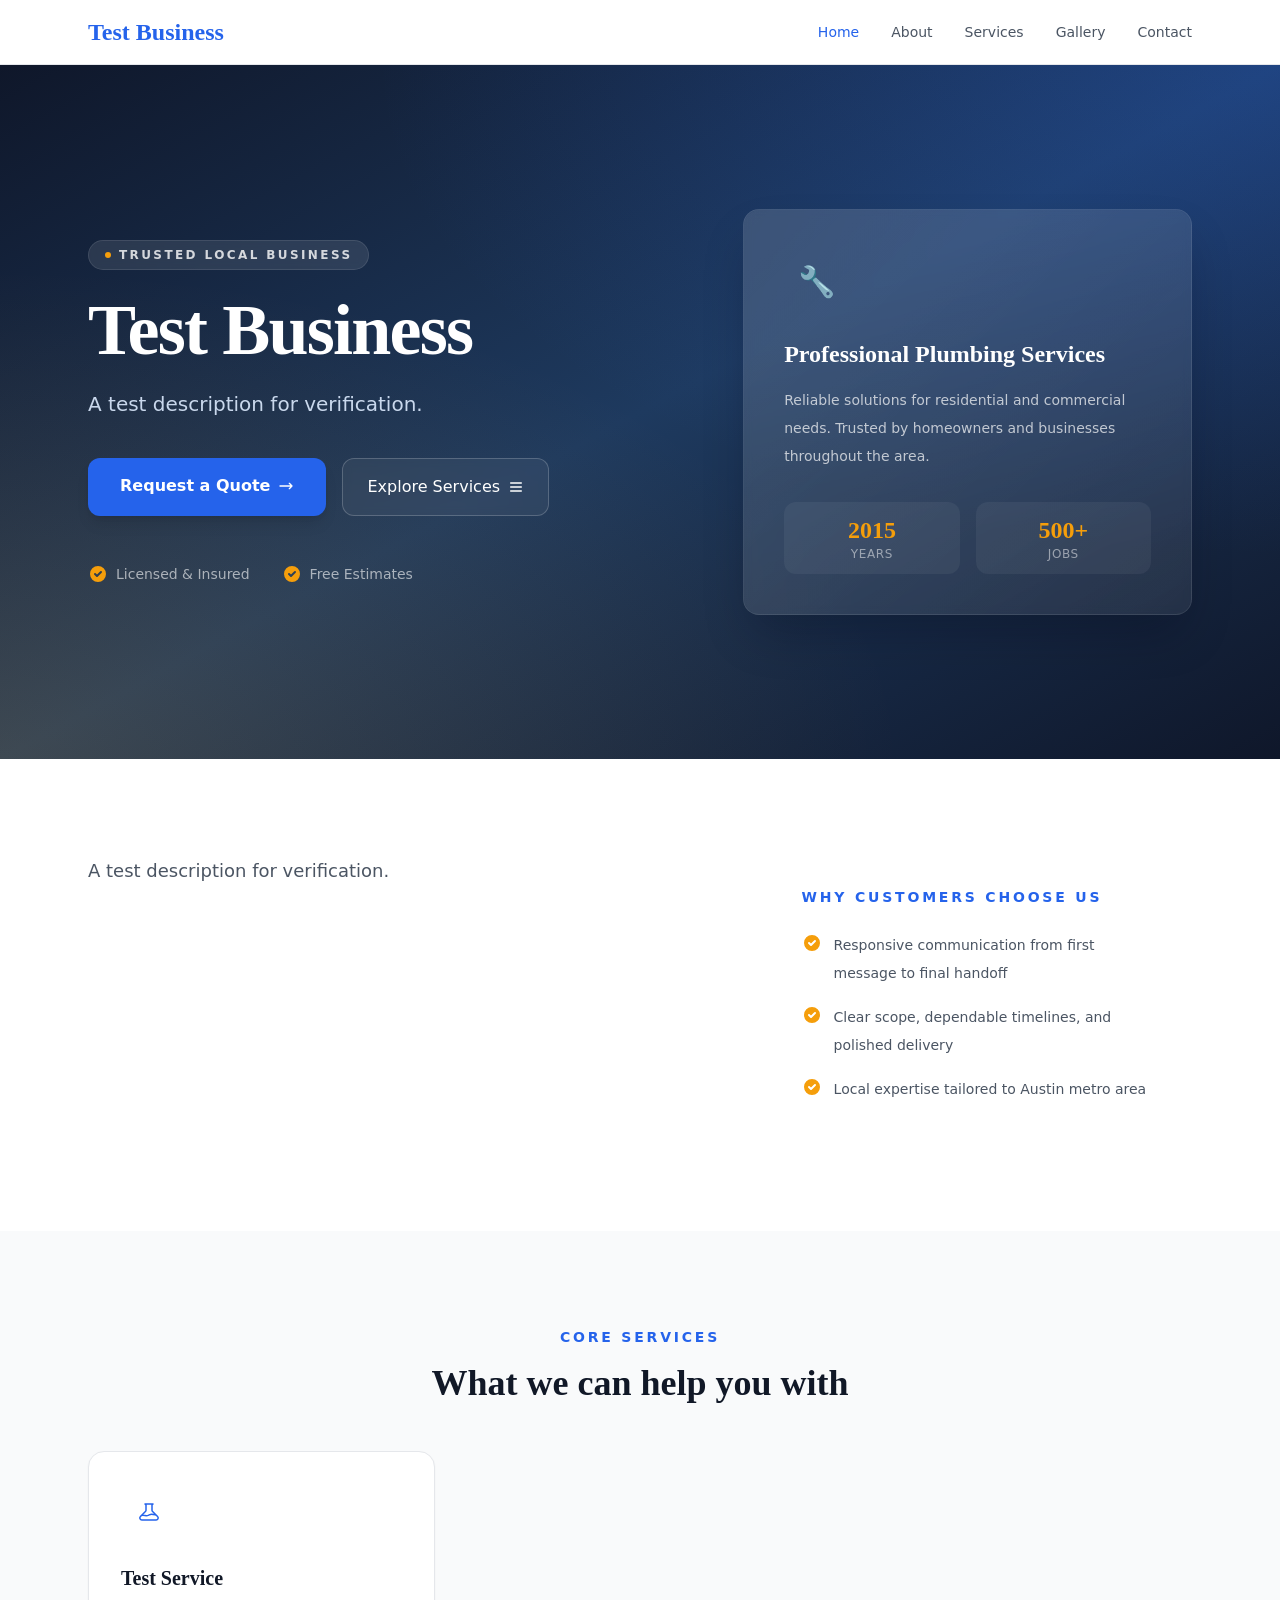
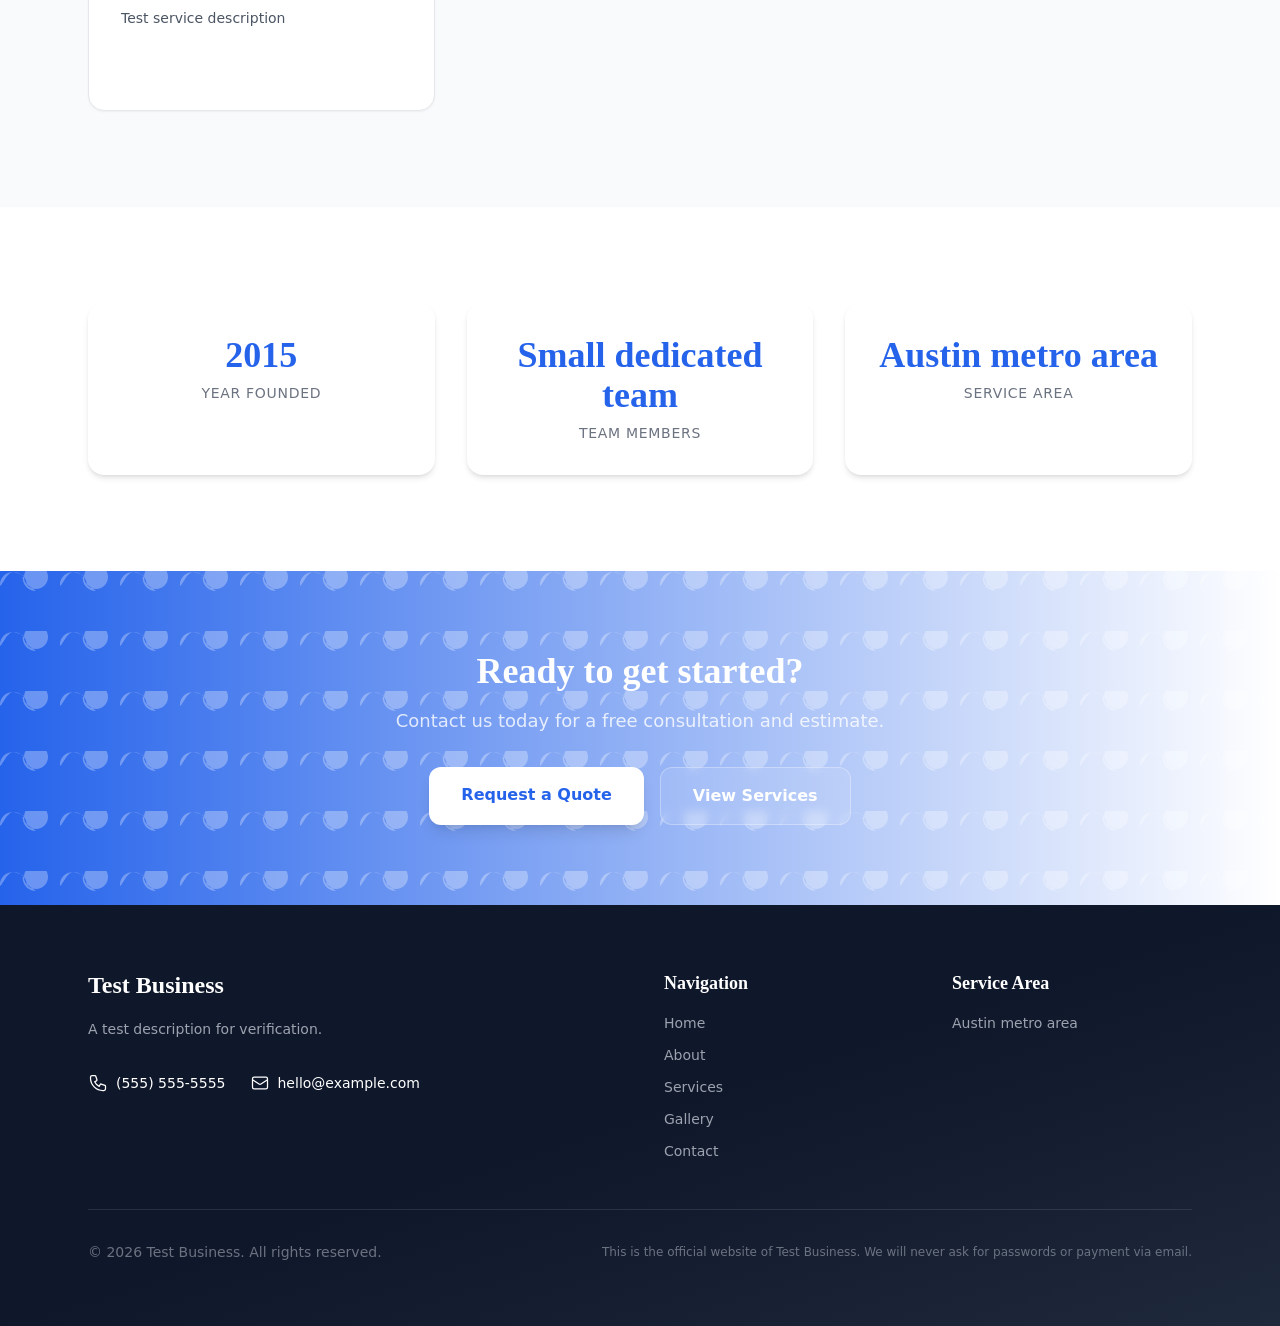
==== commit 07dd2693: "Deploy site from 5Pages" ====
--- a/index.html
+++ b/index.html
@@ -1,11 +1,7 @@
-<!DOCTYPE html><html lang="en" data-astro-cid-37fxchfa style="--primaryColor: #2563eb;--secondaryColor: #f59e0b;--displayFont: 'Playfair Display', Georgia, serif;--bodyFont: 'Inter', system-ui, sans-serif;"> <head><!-- Primary Meta Tags --><meta charset="utf-8"><meta name="viewport" content="width=device-width, initial-scale=1"><title>Test Business | Plumbing</title><meta name="description" content="A test description for verification."><meta name="author" content="Test Business"><meta name="robots" content="index, follow"><link rel="canonical" href="https://example.com/"><link rel="preconnect" href="https://fonts.googleapis.com"><link rel="preconnect" href="https://fonts.gstatic.com" crossorigin><link href="https://fonts.googleapis.com/css2?family=Inter:wght@400;500;600;700;800&family=Playfair+Display:wght@600;700&family=Cormorant+Garamond:wght@500;600;700&family=DM+Serif+Display:ital@0;1&family=Space+Grotesk:wght@500;700&family=Source+Sans+3:wght@400;500;600;700&display=swap" rel="stylesheet"><!-- Security & Anti-Phishing --><meta http-equiv="X-Frame-Options" content="SAMEORIGIN"><meta http-equiv="X-Content-Type-Options" content="nosniff"><meta http-equiv="X-XSS-Protection" content="1; mode=block"><meta name="referrer" content="strict-origin-when-cross-origin"><meta http-equiv="Content-Security-Policy" content="default-src 'self'; script-src 'self' https://unpkg.com https://cdnjs.cloudflare.com; style-src 'self' 'unsafe-inline' https://fonts.googleapis.com; font-src 'self' https://fonts.gstatic.com; img-src 'self' data: https:; connect-src 'self'; frame-src 'self' https://unpkg.com; base-uri 'self'; form-action 'self'; frame-ancestors 'self'; object-src 'none'"><!-- Open Graph / Facebook --><meta property="og:type" content="website"><meta property="og:url" content="https://example.com/"><meta property="og:title" content="Test Business | Plumbing"><meta property="og:description" content="A test description for verification."><meta property="og:site_name" content="Test Business"><meta property="og:locale" content="en_US"><meta property="og:image" content=""><meta property="og:image:width" content="1200"><meta property="og:image:height" content="630"><meta property="og:image:alt" content="Test Business | Plumbing"><!-- Twitter --><meta name="twitter:card" content="summary_large_image"><meta name="twitter:url" content="https://example.com/"><meta name="twitter:title" content="Test Business | Plumbing"><meta name="twitter:description" content="A test description for verification."><meta name="twitter:image" content=""><!-- Additional SEO --><meta name="geo.placename" content="123 Main Street, Austin, TX 78701"><!-- Structured Data (JSON-LD) --><script type="application/ld+json">{"@context":"https://schema.org","@type":"LocalBusiness","name":"Test Business","description":"A professional local business website.","url":"https://example.com","telephone":"(555) 555-5555","email":"hello@example.com","address":{"@type":"PostalAddress","streetAddress":"123 Main Street, Austin, TX 78701","addressLocality":"","addressRegion":"","postalCode":"","addressCountry":"US"},"openingHours":"Mon-Fri 8am-6pm","sameAs":[]}</script><link rel="stylesheet" href="/_astro/about.I2y4wBwG.css"></head> <body class="bg-white text-gray-900" data-astro-cid-37fxchfa style="--primaryColor: #2563eb;--secondaryColor: #f59e0b;--displayFont: 'Playfair Display', Georgia, serif;--bodyFont: 'Inter', system-ui, sans-serif;"> <a href="#main-content" class="sr-only focus:not-sr-only focus:absolute focus:left-4 focus:top-4 focus:z-50 focus:rounded focus:bg-white focus:px-4 focus:py-2 focus:text-sm focus:font-semibold focus:text-gray-900 focus:shadow" data-astro-cid-37fxchfa style="--primaryColor: #2563eb;--secondaryColor: #f59e0b;--displayFont: 'Playfair Display', Georgia, serif;--bodyFont: 'Inter', system-ui, sans-serif;">
+<!DOCTYPE html><html lang="en" data-astro-cid-37fxchfa style="--primaryColor: #2563eb;--secondaryColor: #f59e0b;--displayFont: 'Playfair Display', Georgia, serif;--bodyFont: 'Inter', system-ui, sans-serif;"> <head><!-- Primary Meta Tags --><meta charset="utf-8"><meta name="viewport" content="width=device-width, initial-scale=1"><title>Test Business | Plumbing</title><meta name="description" content="A test description for verification."><meta name="author" content="Test Business"><meta name="robots" content="index, follow"><link rel="canonical" href="https://example.com/"><link rel="preconnect" href="https://fonts.googleapis.com"><link rel="preconnect" href="https://fonts.gstatic.com" crossorigin><link href="https://fonts.googleapis.com/css2?family=Inter:wght@400;500;600;700;800&family=Playfair+Display:wght@600;700&family=Cormorant+Garamond:wght@500;600;700&family=DM+Serif+Display:ital@0;1&family=Space+Grotesk:wght@500;700&family=Source+Sans+3:wght@400;500;600;700&display=swap" rel="stylesheet"><!-- Security & Anti-Phishing --><meta http-equiv="X-Frame-Options" content="SAMEORIGIN"><meta http-equiv="X-Content-Type-Options" content="nosniff"><meta http-equiv="X-XSS-Protection" content="1; mode=block"><meta name="referrer" content="strict-origin-when-cross-origin"><meta http-equiv="Content-Security-Policy" content="default-src 'self'; script-src 'self' https://unpkg.com https://cdnjs.cloudflare.com; style-src 'self' 'unsafe-inline' https://fonts.googleapis.com; font-src 'self' https://fonts.gstatic.com; img-src 'self' data: https:; connect-src 'self'; frame-src 'self' https://unpkg.com; base-uri 'self'; form-action 'self'; frame-ancestors 'self'; object-src 'none'"><!-- Open Graph / Facebook --><meta property="og:type" content="website"><meta property="og:url" content="https://example.com/"><meta property="og:title" content="Test Business | Plumbing"><meta property="og:description" content="A test description for verification."><meta property="og:site_name" content="Test Business"><meta property="og:locale" content="en_US"><meta property="og:image" content=""><meta property="og:image:width" content="1200"><meta property="og:image:height" content="630"><meta property="og:image:alt" content="Test Business | Plumbing"><!-- Twitter --><meta name="twitter:card" content="summary_large_image"><meta name="twitter:url" content="https://example.com/"><meta name="twitter:title" content="Test Business | Plumbing"><meta name="twitter:description" content="A test description for verification."><meta name="twitter:image" content=""><!-- Additional SEO --><meta name="geo.placename" content="123 Main Street, Austin, TX 78701"><!-- Structured Data (JSON-LD) --><script type="application/ld+json">{"@context":"https://schema.org","@type":"LocalBusiness","name":"Test Business","description":"A professional local business website.","url":"https://example.com","telephone":"(555) 555-5555","email":"hello@example.com","address":{"@type":"PostalAddress","streetAddress":"123 Main Street, Austin, TX 78701","addressLocality":"","addressRegion":"","postalCode":"","addressCountry":"US"},"openingHours":"Mon-Fri 8am-6pm","sameAs":[]}</script><link rel="stylesheet" href="/_astro/about.Bn1XtsXS.css"></head> <body class="bg-white text-gray-900" data-astro-cid-37fxchfa style="--primaryColor: #2563eb;--secondaryColor: #f59e0b;--displayFont: 'Playfair Display', Georgia, serif;--bodyFont: 'Inter', system-ui, sans-serif;"> <a href="#main-content" class="sr-only focus:not-sr-only focus:absolute focus:left-4 focus:top-4 focus:z-50 focus:rounded focus:bg-white focus:px-4 focus:py-2 focus:text-sm focus:font-semibold focus:text-gray-900 focus:shadow" data-astro-cid-37fxchfa style="--primaryColor: #2563eb;--secondaryColor: #f59e0b;--displayFont: 'Playfair Display', Georgia, serif;--bodyFont: 'Inter', system-ui, sans-serif;">
 Skip to content
-</a> <header class="sticky top-0 z-40 border-b border-gray-200 backdrop-blur bg-white/95" data-astro-cid-37fxchfa style="--primaryColor: #2563eb;--secondaryColor: #f59e0b;--displayFont: 'Playfair Display', Georgia, serif;--bodyFont: 'Inter', system-ui, sans-serif;"> <nav class="mx-auto flex max-w-6xl items-center justify-between px-6 py-4" aria-label="Main navigation" data-astro-cid-37fxchfa style="--primaryColor: #2563eb;--secondaryColor: #f59e0b;--displayFont: 'Playfair Display', Georgia, serif;--bodyFont: 'Inter', system-ui, sans-serif;"> <a href="/" class="font-heading text-2xl font-bold text-primary" data-astro-cid-37fxchfa style="--primaryColor: #2563eb;--secondaryColor: #f59e0b;--displayFont: 'Playfair Display', Georgia, serif;--bodyFont: 'Inter', system-ui, sans-serif;">Test Business</a> <div class="hidden items-center gap-8 md:flex" data-astro-cid-37fxchfa style="--primaryColor: #2563eb;--secondaryColor: #f59e0b;--displayFont: 'Playfair Display', Georgia, serif;--bodyFont: 'Inter', system-ui, sans-serif;"> <a href="/" class="text-sm font-medium transition-colors hover:text-primary text-primary" data-astro-cid-37fxchfa style="--primaryColor: #2563eb;--secondaryColor: #f59e0b;--displayFont: 'Playfair Display', Georgia, serif;--bodyFont: 'Inter', system-ui, sans-serif;"> Home </a><a href="/about/" class="text-sm font-medium transition-colors hover:text-primary text-gray-600" data-astro-cid-37fxchfa style="--primaryColor: #2563eb;--secondaryColor: #f59e0b;--displayFont: 'Playfair Display', Georgia, serif;--bodyFont: 'Inter', system-ui, sans-serif;"> About </a><a href="/services/" class="text-sm font-medium transition-colors hover:text-primary text-gray-600" data-astro-cid-37fxchfa style="--primaryColor: #2563eb;--secondaryColor: #f59e0b;--displayFont: 'Playfair Display', Georgia, serif;--bodyFont: 'Inter', system-ui, sans-serif;"> Services </a><a href="/gallery/" class="text-sm font-medium transition-colors hover:text-primary text-gray-600" data-astro-cid-37fxchfa style="--primaryColor: #2563eb;--secondaryColor: #f59e0b;--displayFont: 'Playfair Display', Georgia, serif;--bodyFont: 'Inter', system-ui, sans-serif;"> Gallery </a><a href="/contact/" class="text-sm font-medium transition-colors hover:text-primary text-gray-600" data-astro-cid-37fxchfa style="--primaryColor: #2563eb;--secondaryColor: #f59e0b;--displayFont: 'Playfair Display', Georgia, serif;--bodyFont: 'Inter', system-ui, sans-serif;"> Contact </a> </div> <details class="relative md:hidden" data-astro-cid-37fxchfa style="--primaryColor: #2563eb;--secondaryColor: #f59e0b;--displayFont: 'Playfair Display', Georgia, serif;--bodyFont: 'Inter', system-ui, sans-serif;"> <summary class="list-none cursor-pointer rounded p-2 text-gray-700 focus:outline-none focus:ring-2 focus:ring-primary focus:ring-offset-2" aria-label="Open mobile navigation" data-astro-cid-37fxchfa style="--primaryColor: #2563eb;--secondaryColor: #f59e0b;--displayFont: 'Playfair Display', Georgia, serif;--bodyFont: 'Inter', system-ui, sans-serif;"> <svg class="h-6 w-6" fill="none" stroke="currentColor" viewBox="0 0 24 24" aria-hidden="true" data-astro-cid-37fxchfa style="--primaryColor: #2563eb;--secondaryColor: #f59e0b;--displayFont: 'Playfair Display', Georgia, serif;--bodyFont: 'Inter', system-ui, sans-serif;"> <path stroke-linecap="round" stroke-linejoin="round" stroke-width="2" d="M4 6h16M4 12h16M4 18h16" data-astro-cid-37fxchfa style="--primaryColor: #2563eb;--secondaryColor: #f59e0b;--displayFont: 'Playfair Display', Georgia, serif;--bodyFont: 'Inter', system-ui, sans-serif;"></path> </svg> </summary> <div class="absolute right-0 mt-3 min-w-48 rounded-xl border p-3 shadow-lg border-gray-200 bg-white" data-astro-cid-37fxchfa style="--primaryColor: #2563eb;--secondaryColor: #f59e0b;--displayFont: 'Playfair Display', Georgia, serif;--bodyFont: 'Inter', system-ui, sans-serif;"> <a href="/" class="block rounded-lg px-3 py-2 text-sm font-medium transition-colors hover:bg-gray-50 hover:text-primary bg-gray-50 text-primary" data-astro-cid-37fxchfa style="--primaryColor: #2563eb;--secondaryColor: #f59e0b;--displayFont: 'Playfair Display', Georgia, serif;--bodyFont: 'Inter', system-ui, sans-serif;"> Home </a><a href="/about/" class="block rounded-lg px-3 py-2 text-sm font-medium transition-colors hover:bg-gray-50 hover:text-primary text-gray-700" data-astro-cid-37fxchfa style="--primaryColor: #2563eb;--secondaryColor: #f59e0b;--displayFont: 'Playfair Display', Georgia, serif;--bodyFont: 'Inter', system-ui, sans-serif;"> About </a><a href="/services/" class="block rounded-lg px-3 py-2 text-sm font-medium transition-colors hover:bg-gray-50 hover:text-primary text-gray-700" data-astro-cid-37fxchfa style="--primaryColor: #2563eb;--secondaryColor: #f59e0b;--displayFont: 'Playfair Display', Georgia, serif;--bodyFont: 'Inter', system-ui, sans-serif;"> Services </a><a href="/gallery/" class="block rounded-lg px-3 py-2 text-sm font-medium transition-colors hover:bg-gray-50 hover:text-primary text-gray-700" data-astro-cid-37fxchfa style="--primaryColor: #2563eb;--secondaryColor: #f59e0b;--displayFont: 'Playfair Display', Georgia, serif;--bodyFont: 'Inter', system-ui, sans-serif;"> Gallery </a><a href="/contact/" class="block rounded-lg px-3 py-2 text-sm font-medium transition-colors hover:bg-gray-50 hover:text-primary text-gray-700" data-astro-cid-37fxchfa style="--primaryColor: #2563eb;--secondaryColor: #f59e0b;--displayFont: 'Playfair Display', Georgia, serif;--bodyFont: 'Inter', system-ui, sans-serif;"> Contact </a> </div> </details> </nav> </header> <main id="main-content" data-astro-cid-37fxchfa style="--primaryColor: #2563eb;--secondaryColor: #f59e0b;--displayFont: 'Playfair Display', Georgia, serif;--bodyFont: 'Inter', system-ui, sans-serif;">  <section class="relative overflow-hidden py-20 md:py-32 lg:py-40 bg-gradient-to-br from-primary via-primary to-slate-900 text-white"> <div class="absolute inset-0 opacity-40"> <div class="absolute inset-0 bg-[radial-gradient(ellipse_at_top_right,_var(--tw-gradient-stops))] from-primary via-transparent to-transparent"></div> <div class="absolute inset-0 bg-[radial-gradient(ellipse_at_bottom_left,_var(--tw-gradient-stops))] from-secondary/20 via-transparent to-transparent"></div> </div> <div class="absolute inset-0" style="background-image: url(&#34;data:image/svg+xml,%3Csvg width='60' height='60' viewBox='0 0 60 60' xmlns='http://www.w3.org/2000/svg'%3E%3Cg fill='none' fill-rule='evenodd'%3E%3Cg fill='%23ffffff' fill-opacity='0.03'%3E%3Cpath d='M36 34v-4h-2v4h-4v2h4v4h2v-4h4v-2h-4zm0-30V0h-2v4h-4v2h4v4h2V6h4V4h-4zM6 34v-4H4v4H0v2h4v4h2v-4h4v-2H6zM6 4V0H4v4H0v2h4v4h2V6h4V4H6z'/%3E%3C/g%3E%3C/g%3E%3C/svg%3E&#34;);"></div> <div class="relative mx-auto max-w-6xl px-6"> <div class="grid items-center gap-12 lg:grid-cols-[1.3fr_0.7fr]"> <div> <span class="mb-6 inline-block rounded-full border border-white/20 bg-white/10 px-4 py-1.5 text-xs font-semibold uppercase tracking-widest backdrop-blur-sm text-white/70">Trusted local business</span> <h1 class="font-heading text-4xl font-bold leading-tight md:text-5xl lg:text-6xl xl:text-7xl">Professional Plumbing Services</h1> <p class="mt-6 max-w-xl text-lg leading-relaxed md:text-xl text-blue-50">Reliable solutions for your home or business. Quality workmanship guaranteed With honest communication and fair pricing.</p> <div class="mt-10 flex flex-wrap gap-4"> <a href="/contact/" class="inline-flex items-center gap-2 rounded-xl px-6 py-3.5 font-semibold transition-all hover:scale-[1.02] hover:shadow-xl hover:shadow-primary/25 rounded-lg bg-primary text-white">
+</a> <header class="sticky top-0 z-40 border-b border-gray-200 backdrop-blur bg-white/95" data-astro-cid-37fxchfa style="--primaryColor: #2563eb;--secondaryColor: #f59e0b;--displayFont: 'Playfair Display', Georgia, serif;--bodyFont: 'Inter', system-ui, sans-serif;"> <nav class="mx-auto flex max-w-6xl items-center justify-between px-6 py-4" aria-label="Main navigation" data-astro-cid-37fxchfa style="--primaryColor: #2563eb;--secondaryColor: #f59e0b;--displayFont: 'Playfair Display', Georgia, serif;--bodyFont: 'Inter', system-ui, sans-serif;"> <a href="/" class="font-heading text-2xl font-bold text-primary" data-astro-cid-37fxchfa style="--primaryColor: #2563eb;--secondaryColor: #f59e0b;--displayFont: 'Playfair Display', Georgia, serif;--bodyFont: 'Inter', system-ui, sans-serif;">Test Business</a> <div class="hidden items-center gap-8 md:flex" data-astro-cid-37fxchfa style="--primaryColor: #2563eb;--secondaryColor: #f59e0b;--displayFont: 'Playfair Display', Georgia, serif;--bodyFont: 'Inter', system-ui, sans-serif;"> <a href="/" class="text-sm font-medium transition-colors hover:text-primary text-primary" data-astro-cid-37fxchfa style="--primaryColor: #2563eb;--secondaryColor: #f59e0b;--displayFont: 'Playfair Display', Georgia, serif;--bodyFont: 'Inter', system-ui, sans-serif;"> Home </a><a href="/about/" class="text-sm font-medium transition-colors hover:text-primary text-gray-600" data-astro-cid-37fxchfa style="--primaryColor: #2563eb;--secondaryColor: #f59e0b;--displayFont: 'Playfair Display', Georgia, serif;--bodyFont: 'Inter', system-ui, sans-serif;"> About </a><a href="/services/" class="text-sm font-medium transition-colors hover:text-primary text-gray-600" data-astro-cid-37fxchfa style="--primaryColor: #2563eb;--secondaryColor: #f59e0b;--displayFont: 'Playfair Display', Georgia, serif;--bodyFont: 'Inter', system-ui, sans-serif;"> Services </a><a href="/gallery/" class="text-sm font-medium transition-colors hover:text-primary text-gray-600" data-astro-cid-37fxchfa style="--primaryColor: #2563eb;--secondaryColor: #f59e0b;--displayFont: 'Playfair Display', Georgia, serif;--bodyFont: 'Inter', system-ui, sans-serif;"> Gallery </a><a href="/contact/" class="text-sm font-medium transition-colors hover:text-primary text-gray-600" data-astro-cid-37fxchfa style="--primaryColor: #2563eb;--secondaryColor: #f59e0b;--displayFont: 'Playfair Display', Georgia, serif;--bodyFont: 'Inter', system-ui, sans-serif;"> Contact </a> </div> <details class="relative md:hidden" data-astro-cid-37fxchfa style="--primaryColor: #2563eb;--secondaryColor: #f59e0b;--displayFont: 'Playfair Display', Georgia, serif;--bodyFont: 'Inter', system-ui, sans-serif;"> <summary class="list-none cursor-pointer rounded p-2 text-gray-700 focus:outline-none focus:ring-2 focus:ring-primary focus:ring-offset-2" aria-label="Open mobile navigation" data-astro-cid-37fxchfa style="--primaryColor: #2563eb;--secondaryColor: #f59e0b;--displayFont: 'Playfair Display', Georgia, serif;--bodyFont: 'Inter', system-ui, sans-serif;"> <svg class="h-6 w-6" fill="none" stroke="currentColor" viewBox="0 0 24 24" aria-hidden="true" data-astro-cid-37fxchfa style="--primaryColor: #2563eb;--secondaryColor: #f59e0b;--displayFont: 'Playfair Display', Georgia, serif;--bodyFont: 'Inter', system-ui, sans-serif;"> <path stroke-linecap="round" stroke-linejoin="round" stroke-width="2" d="M4 6h16M4 12h16M4 18h16" data-astro-cid-37fxchfa style="--primaryColor: #2563eb;--secondaryColor: #f59e0b;--displayFont: 'Playfair Display', Georgia, serif;--bodyFont: 'Inter', system-ui, sans-serif;"></path> </svg> </summary> <div class="absolute right-0 mt-3 min-w-48 rounded-xl border p-3 shadow-lg border-gray-200 bg-white" data-astro-cid-37fxchfa style="--primaryColor: #2563eb;--secondaryColor: #f59e0b;--displayFont: 'Playfair Display', Georgia, serif;--bodyFont: 'Inter', system-ui, sans-serif;"> <a href="/" class="block rounded-lg px-3 py-2 text-sm font-medium transition-colors hover:bg-gray-50 hover:text-primary bg-gray-50 text-primary" data-astro-cid-37fxchfa style="--primaryColor: #2563eb;--secondaryColor: #f59e0b;--displayFont: 'Playfair Display', Georgia, serif;--bodyFont: 'Inter', system-ui, sans-serif;"> Home </a><a href="/about/" class="block rounded-lg px-3 py-2 text-sm font-medium transition-colors hover:bg-gray-50 hover:text-primary text-gray-700" data-astro-cid-37fxchfa style="--primaryColor: #2563eb;--secondaryColor: #f59e0b;--displayFont: 'Playfair Display', Georgia, serif;--bodyFont: 'Inter', system-ui, sans-serif;"> About </a><a href="/services/" class="block rounded-lg px-3 py-2 text-sm font-medium transition-colors hover:bg-gray-50 hover:text-primary text-gray-700" data-astro-cid-37fxchfa style="--primaryColor: #2563eb;--secondaryColor: #f59e0b;--displayFont: 'Playfair Display', Georgia, serif;--bodyFont: 'Inter', system-ui, sans-serif;"> Services </a><a href="/gallery/" class="block rounded-lg px-3 py-2 text-sm font-medium transition-colors hover:bg-gray-50 hover:text-primary text-gray-700" data-astro-cid-37fxchfa style="--primaryColor: #2563eb;--secondaryColor: #f59e0b;--displayFont: 'Playfair Display', Georgia, serif;--bodyFont: 'Inter', system-ui, sans-serif;"> Gallery </a><a href="/contact/" class="block rounded-lg px-3 py-2 text-sm font-medium transition-colors hover:bg-gray-50 hover:text-primary text-gray-700" data-astro-cid-37fxchfa style="--primaryColor: #2563eb;--secondaryColor: #f59e0b;--displayFont: 'Playfair Display', Georgia, serif;--bodyFont: 'Inter', system-ui, sans-serif;"> Contact </a> </div> </details> </nav> </header> <main id="main-content" data-astro-cid-37fxchfa style="--primaryColor: #2563eb;--secondaryColor: #f59e0b;--displayFont: 'Playfair Display', Georgia, serif;--bodyFont: 'Inter', system-ui, sans-serif;">  <section class="relative overflow-hidden py-24 md:py-36 bg-gradient-to-br from-slate-900 via-[#1e3a5f] to-slate-900 text-white"> <div class="absolute inset-0 bg-[radial-gradient(ellipse_at_top_right,_rgba(37,99,235,0.25),_transparent_50%)]"></div> <div class="absolute inset-0 bg-[radial-gradient(ellipse_at_bottom_left,_rgba(245,158,11,0.15),_transparent_50%)]"></div> <div class="absolute top-0 right-0 w-96 h-96 bg-primary/20 rounded-full blur-[120px] -translate-y-1/2 translate-x-1/2"></div> <div class="absolute bottom-0 left-0 w-72 h-72 bg-secondary/20 rounded-full blur-[100px] translate-y-1/2 -translate-x-1/2"></div> <div class="relative mx-auto max-w-6xl px-6"> <div class="grid items-center gap-12 lg:grid-cols-[1.15fr_0.85fr]"> <div> <div class="inline-flex items-center gap-2 rounded-full bg-white/10 px-4 py-1.5 text-xs font-semibold uppercase tracking-[0.2em] text-white/80 backdrop-blur-sm border border-white/10"> <span class="h-1.5 w-1.5 rounded-full bg-secondary animate-pulse"></span>
+Trusted local business
+</div> <h1 class="mt-6 font-heading text-5xl font-bold leading-tight md:text-6xl lg:text-7xl tracking-tight">Test Business</h1> <p class="mt-6 max-w-2xl text-lg leading-8 md:text-xl text-blue-100/90">A test description for verification.</p> <div class="mt-10 flex flex-wrap gap-4"> <a href="/contact" class="group relative overflow-hidden rounded-xl bg-primary px-8 py-4 font-semibold text-white shadow-lg shadow-primary/30 transition-all hover:bg-primary/90 hover:shadow-xl hover:shadow-primary/40 hover:-translate-y-0.5"> <span class="relative z-10 flex items-center gap-2">
 Request a Quote
-<svg class="h-4 w-4" fill="none" stroke="currentColor" viewBox="0 0 24 24"><path stroke-linecap="round" stroke-linejoin="round" stroke-width="2" d="M17 8l4 4m0 0l-4 4m4-4H3"></path></svg> </a> <a href="/services/" class="inline-flex items-center gap-2 rounded-xl border border-white/30 px-6 py-3.5 font-semibold transition-all hover:bg-white/10 rounded-lg border border-gray-300 bg-white text-gray-700">
-Explore Services
-</a> </div> </div> <div class="relative"> <div class="relative z-10 flex items-center justify-center rounded-3xl border border-white/20 bg-white/10 p-10 text-center backdrop-blur-sm"> <div> <div class="mb-6 flex items-center justify-center"> <div class="flex h-20 w-20 items-center justify-center rounded-2xl bg-gradient-to-br from-primary to-primary/80 text-3xl shadow-lg">🔧</div> </div> <p class="font-heading text-2xl font-semibold">Professional Plumbing Services</p> <p class="mt-4 text-sm leading-7 max-w-xs mx-auto text-white/70">Reliable solutions for your home or business. Quality workmanship guaranteed.</p> </div> </div> <div class="absolute -bottom-6 -left-6 z-20 rounded-2xl border border-white/20 bg-slate-800/90 px-5 py-4 shadow-xl backdrop-blur-sm"> <p class="text-xs font-medium uppercase tracking-wider text-gray-400">Response Time</p> <p class="mt-1 text-lg font-bold text-white">Same Day Service</p> </div> </div> </div> </div> </section> <section class="py-16 md:py-24"> <div class="mx-auto max-w-6xl px-6"> <div class="grid gap-12 lg:grid-cols-[1.2fr_0.8fr]"> <div class="prose max-w-none text-lg leading-8 text-gray-600"> <p>Test Business delivers dependable plumbing solutions to homeowners and businesses. From routine maintenance to complex installations, our team is committed to quality workmanship and clear communication every step of the way.</p> </div> <aside class="bg-white rounded-3xl border border-gray-100 p-8 shadow-lg shadow-gray-100/50"> <div class="mb-6 flex items-center gap-3"> <div class="flex h-12 w-12 items-center justify-center rounded-xl bg-gradient-to-br from-primary to-primary/80 text-white shadow-lg"> <svg class="h-6 w-6" fill="none" stroke="currentColor" viewBox="0 0 24 24"><path stroke-linecap="round" stroke-linejoin="round" stroke-width="2" d="M9 12l2 2 4-4m5.618-4.016A11.955 11.955 0 0112 2.944a11.955 11.955 0 01-8.618 3.04A12.02 12.02 0 003 9c0 5.591 3.824 10.29 9 11.622 5.176-1.332 9-6.03 9-11.622 0-1.042-.133-2.052-.382-3.016z"></path></svg> </div> <p class="text-sm font-semibold uppercase tracking-[0.2em] text-primary">Why customers choose us</p> </div> <ul class="space-y-5 text-sm leading-7 text-gray-600"> <li class="flex gap-3"> <span class="mt-1 flex h-5 w-5 flex-shrink-0 items-center justify-center rounded-full bg-green-100 text-green-600">✓</span> <span>Responsive communication from first message to final handoff.</span> </li> <li class="flex gap-3"> <span class="mt-1 flex h-5 w-5 flex-shrink-0 items-center justify-center rounded-full bg-green-100 text-green-600">✓</span> <span>Clear scope, dependable timelines, and polished delivery.</span> </li> <li class="flex gap-3"> <span class="mt-1 flex h-5 w-5 flex-shrink-0 items-center justify-center rounded-full bg-green-100 text-green-600">✓</span> <span>Local expertise tailored to the needs of Austin metro area.</span> </li> </ul> </aside> </div> </div> </section> <section class="bg-gray-50 py-16 md:py-24"> <div class="mx-auto max-w-6xl px-6"> <div class="mx-auto max-w-2xl text-center"> <p class="text-sm font-semibold uppercase tracking-[0.2em] text-primary">Core services</p> <h2 class="mt-4 font-heading text-4xl font-bold text-gray-900">What we can help you with</h2> </div> <div class="mt-12 grid gap-8 md:grid-cols-2 xl:grid-cols-3"> <article class="rounded-2xl border border-gray-200 bg-white p-6 shadow-sm transition-transform hover:-translate-y-1 hover:shadow-lg"> <div class="mb-4 flex h-12 w-12 items-center justify-center rounded-full text-2xl bg-primary/10 text-primary">&#10022;</div> <h3 class="font-heading text-2xl font-semibold text-gray-900">Test Service</h3> <p class="mt-3 text-sm leading-7 text-gray-600">Test service description</p> </article> </div> </div> </section> <section class="py-16 md:py-24"> <div class="mx-auto max-w-6xl px-6"> <div class="relative overflow-hidden rounded-3xl bg-gradient-to-br from-primary to-primary/90 px-8 py-12 text-white md:px-12 md:py-16"> <div class="absolute inset-0 opacity-20"> <div class="absolute inset-0 bg-[radial-gradient(circle_at_top_right,_rgba(255,255,255,0.3),_transparent_50%)]"></div> </div> <div class="relative grid gap-8 md:grid-cols-2 md:items-center"> <div> <h2 class="font-heading text-3xl font-bold md:text-4xl">Ready to get started?</h2> <p class="mt-4 max-w-md text-lg text-blue-100">Contact us today for a free consultation. We're here to help with any project, large or small.</p> </div> <div class="flex flex-wrap gap-4"> <a href="/contact/" class="inline-flex items-center gap-2 rounded-xl bg-white px-6 py-3.5 font-semibold text-primary transition-all hover:scale-[1.02] hover:shadow-xl">
-Request a Quote
-<svg class="h-4 w-4" fill="none" stroke="currentColor" viewBox="0 0 24 24"><path stroke-linecap="round" stroke-linejoin="round" stroke-width="2" d="M17 8l4 4m0 0l-4 4m4-4H3"></path></svg> </a> <a href="tel:{siteConfig.phone}" class="inline-flex items-center gap-2 rounded-xl border border-white/30 px-6 py-3.5 font-semibold text-white transition-all hover:bg-white/10"> <svg class="h-4 w-4" fill="none" stroke="currentColor" viewBox="0 0 24 24"><path stroke-linecap="round" stroke-linejoin="round" stroke-width="2" d="M3 5a2 2 0 012-2h3.28a1 1 0 01.948.684l1.498 4.493a1 1 0 01-.502 1.21l-2.257 1.13a11.042 11.042 0 005.516 5.516l1.13-2.257a1 1 0 011.21-.502l4.493 1.498a1 1 0 01.684.949V19a2 2 0 01-2 2h-1C9.716 21 3 14.284 3 6V5z"></path></svg> (555) 555-5555 </a> </div> </div> </div> </div> </section>  </main> <footer class="bg-gray-950 text-gray-300 py-12" data-astro-cid-37fxchfa style="--primaryColor: #2563eb;--secondaryColor: #f59e0b;--displayFont: 'Playfair Display', Georgia, serif;--bodyFont: 'Inter', system-ui, sans-serif;"> <div class="mx-auto grid max-w-6xl gap-8 px-6 md:grid-cols-3" data-astro-cid-37fxchfa style="--primaryColor: #2563eb;--secondaryColor: #f59e0b;--displayFont: 'Playfair Display', Georgia, serif;--bodyFont: 'Inter', system-ui, sans-serif;"> <div data-astro-cid-37fxchfa style="--primaryColor: #2563eb;--secondaryColor: #f59e0b;--displayFont: 'Playfair Display', Georgia, serif;--bodyFont: 'Inter', system-ui, sans-serif;"> <h2 class="font-heading text-lg font-semibold text-white" data-astro-cid-37fxchfa style="--primaryColor: #2563eb;--secondaryColor: #f59e0b;--displayFont: 'Playfair Display', Georgia, serif;--bodyFont: 'Inter', system-ui, sans-serif;">Test Business</h2> <p class="mt-3 text-sm leading-6 text-gray-400" data-astro-cid-37fxchfa style="--primaryColor: #2563eb;--secondaryColor: #f59e0b;--displayFont: 'Playfair Display', Georgia, serif;--bodyFont: 'Inter', system-ui, sans-serif;">A test description for verification.</p> </div> <div data-astro-cid-37fxchfa style="--primaryColor: #2563eb;--secondaryColor: #f59e0b;--displayFont: 'Playfair Display', Georgia, serif;--bodyFont: 'Inter', system-ui, sans-serif;"> <h2 class="font-heading text-lg font-semibold text-white" data-astro-cid-37fxchfa style="--primaryColor: #2563eb;--secondaryColor: #f59e0b;--displayFont: 'Playfair Display', Georgia, serif;--bodyFont: 'Inter', system-ui, sans-serif;">Contact</h2> <div class="mt-3 space-y-2 text-sm text-gray-400" data-astro-cid-37fxchfa style="--primaryColor: #2563eb;--secondaryColor: #f59e0b;--displayFont: 'Playfair Display', Georgia, serif;--bodyFont: 'Inter', system-ui, sans-serif;"> <p data-astro-cid-37fxchfa style="--primaryColor: #2563eb;--secondaryColor: #f59e0b;--displayFont: 'Playfair Display', Georgia, serif;--bodyFont: 'Inter', system-ui, sans-serif;">(555) 555-5555</p> <p data-astro-cid-37fxchfa style="--primaryColor: #2563eb;--secondaryColor: #f59e0b;--displayFont: 'Playfair Display', Georgia, serif;--bodyFont: 'Inter', system-ui, sans-serif;">hello@example.com</p> <p data-astro-cid-37fxchfa style="--primaryColor: #2563eb;--secondaryColor: #f59e0b;--displayFont: 'Playfair Display', Georgia, serif;--bodyFont: 'Inter', system-ui, sans-serif;">123 Main Street, Austin, TX 78701</p> <p data-astro-cid-37fxchfa style="--primaryColor: #2563eb;--secondaryColor: #f59e0b;--displayFont: 'Playfair Display', Georgia, serif;--bodyFont: 'Inter', system-ui, sans-serif;">Mon-Fri 8am-6pm</p> </div> </div> <div data-astro-cid-37fxchfa style="--primaryColor: #2563eb;--secondaryColor: #f59e0b;--displayFont: 'Playfair Display', Georgia, serif;--bodyFont: 'Inter', system-ui, sans-serif;"> <h2 class="font-heading text-lg font-semibold text-white" data-astro-cid-37fxchfa style="--primaryColor: #2563eb;--secondaryColor: #f59e0b;--displayFont: 'Playfair Display', Georgia, serif;--bodyFont: 'Inter', system-ui, sans-serif;">Service Area</h2> <p class="mt-3 text-sm text-gray-400" data-astro-cid-37fxchfa style="--primaryColor: #2563eb;--secondaryColor: #f59e0b;--displayFont: 'Playfair Display', Georgia, serif;--bodyFont: 'Inter', system-ui, sans-serif;">Austin metro area</p> <div class="mt-4 flex flex-wrap gap-3" data-astro-cid-37fxchfa style="--primaryColor: #2563eb;--secondaryColor: #f59e0b;--displayFont: 'Playfair Display', Georgia, serif;--bodyFont: 'Inter', system-ui, sans-serif;">  </div> </div> </div> <div class="mx-auto mt-8 max-w-6xl border-t border-white/10 px-6 pt-6 text-sm text-gray-500" data-astro-cid-37fxchfa style="--primaryColor: #2563eb;--secondaryColor: #f59e0b;--displayFont: 'Playfair Display', Georgia, serif;--bodyFont: 'Inter', system-ui, sans-serif;">
-&copy; 2026 Test Business. All rights reserved.
-</div> </footer> </body></html>+<svg class="h-4 w-4 transition-transform group-hover:translate-x-0.5" fill="none" stroke="currentColor" viewBox="0 0 24 24"> <path stroke-linecap="round" stroke-linejoin="round" stroke-width="2" d="M17 8l4 4m0 0l-4 4m4-4H3"></path> </svg> </span> </a> <a href="/services" class="group flex items-center gap-2 rounded-xl border border-white/20 bg-white/5 px-6 py-4 font-medium text-white backdrop-blur-sm transition-all hover:bg-white/15 hover:border-white/30"> <span>Explore Services</span> <svg class="h-4 w-4 transition-transform group-hover:translate-x-1" fill="none" stroke="currentColor" viewBox="0 0 24 24"> <path stroke-linecap="round" stroke-linejoin="round" stroke-width="2" d="M4 6h16M4 12h16M4 18h16"></path> </svg> </a> </div> <div class="mt-12 flex items-center gap-8 text-sm text-white/60"> <div class="flex items-center gap-2"> <svg class="h-5 w-5 text-secondary" fill="currentColor" viewBox="0 0 20 20"> <path fill-rule="evenodd" d="M10 18a8 8 0 100-16 8 8 0 000 16zm3.707-9.293a1 1 0 00-1.414-1.414L9 10.586 7.707 9.293a1 1 0 00-1.414 1.414l2 2a1 1 0 001.414 0l4-4z" clip-rule="evenodd"></path> </svg> <span>Licensed & Insured</span> </div> <div class="flex items-center gap-2"> <svg class="h-5 w-5 text-secondary" fill="currentColor" viewBox="0 0 20 20"> <path fill-rule="evenodd" d="M10 18a8 8 0 100-16 8 8 0 000 16zm3.707-9.293a1 1 0 00-1.414-1.414L9 10.586 7.707 9.293a1 1 0 00-1.414 1.414l2 2a1 1 0 001.414 0l4-4z" clip-rule="evenodd"></path> </svg> <span>Free Estimates</span> </div> </div> </div> <div> <div class="relative rounded-2xl border border-white/10 bg-gradient-to-br from-white/10 to-white/5 p-10 shadow-2xl shadow-slate-950/30 backdrop-blur-sm"> <div class="absolute inset-0 rounded-2xl bg-gradient-to-br from-primary/20 to-transparent opacity-50"></div> <div class="relative"> <div class="mb-6 inline-flex h-16 w-16 items-center justify-center rounded-2xl bg-secondary/20 text-3xl">🔧</div> <p class="font-heading text-2xl font-semibold text-white">Professional Plumbing Services</p> <p class="mt-4 text-sm leading-7 text-white/70">Reliable solutions for residential and commercial needs. Trusted by homeowners and businesses throughout the area.</p> <div class="mt-8 grid grid-cols-2 gap-4 text-center"> <div class="rounded-xl bg-white/5 px-4 py-3"> <p class="font-heading text-2xl font-bold text-secondary">2015</p> <p class="text-xs uppercase tracking-wider text-white/50">Years</p> </div> <div class="rounded-xl bg-white/5 px-4 py-3"> <p class="font-heading text-2xl font-bold text-secondary">500+</p> <p class="text-xs uppercase tracking-wider text-white/50">Jobs</p> </div> </div> </div> </div> </div> </div> </div> </section> <section class="py-16 md:py-24"> <div class="mx-auto max-w-6xl px-6"> <div class="grid gap-12 lg:grid-cols-[1.2fr_0.8fr]"> <div class="prose max-w-none text-lg leading-8 text-gray-600"> <p>A test description for verification.</p> </div> <aside class="relative overflow-hidden rounded-3xl bg-gradient-to-br from-primary/10 via-white to-secondary/10 p-8 text-gray-900"> <div class="absolute top-0 right-0 w-40 h-40 bg-primary/10 rounded-full blur-3xl -translate-y-1/2 translate-x-1/2"></div> <div class="relative"> <p class="text-sm font-semibold uppercase tracking-[0.2em] text-primary">Why customers choose us</p> <ul class="mt-6 space-y-4 text-sm leading-7 text-gray-600"> <li class="flex items-start gap-3"> <svg class="h-5 w-5 mt-0.5 flex-shrink-0 text-secondary" fill="currentColor" viewBox="0 0 20 20"> <path fill-rule="evenodd" d="M10 18a8 8 0 100-16 8 8 0 000 16zm3.707-9.293a1 1 0 00-1.414-1.414L9 10.586 7.707 9.293a1 1 0 00-1.414 1.414l2 2a1 1 0 001.414 0l4-4z" clip-rule="evenodd"></path> </svg> <span>Responsive communication from first message to final handoff</span> </li> <li class="flex items-start gap-3"> <svg class="h-5 w-5 mt-0.5 flex-shrink-0 text-secondary" fill="currentColor" viewBox="0 0 20 20"> <path fill-rule="evenodd" d="M10 18a8 8 0 100-16 8 8 0 000 16zm3.707-9.293a1 1 0 00-1.414-1.414L9 10.586 7.707 9.293a1 1 0 00-1.414 1.414l2 2a1 1 0 001.414 0l4-4z" clip-rule="evenodd"></path> </svg> <span>Clear scope, dependable timelines, and polished delivery</span> </li> <li class="flex items-start gap-3"> <svg class="h-5 w-5 mt-0.5 flex-shrink-0 text-secondary" fill="currentColor" viewBox="0 0 20 20"> <path fill-rule="evenodd" d="M10 18a8 8 0 100-16 8 8 0 000 16zm3.707-9.293a1 1 0 00-1.414-1.414L9 10.586 7.707 9.293a1 1 0 00-1.414 1.414l2 2a1 1 0 001.414 0l4-4z" clip-rule="evenodd"></path> </svg> <span>Local expertise tailored to Austin metro area</span> </li> </ul> </div> </aside> </div> </div> </section> <section class="bg-gray-50 py-16 md:py-24"> <div class="mx-auto max-w-6xl px-6"> <div class="mx-auto max-w-2xl text-center"> <p class="text-sm font-semibold uppercase tracking-[0.2em] text-primary">Core services</p> <h2 class="mt-4 font-heading text-4xl font-bold text-gray-900">What we can help you with</h2> </div> <div class="mt-12 grid gap-8 md:grid-cols-2 xl:grid-cols-3"> <article class="group relative overflow-hidden rounded-2xl border border-gray-200 bg-white p-8 shadow-sm transition-all hover:-translate-y-1.5 hover:shadow-xl hover:shadow-gray-200/50"> <div class="absolute top-0 right-0 w-32 h-32 bg-gradient-to-br from-primary/5 to-transparent opacity-0 transition-opacity group-hover:opacity-100 rounded-bl-full"></div> <div class="relative"> <div class="mb-6 inline-flex h-14 w-14 items-center justify-center rounded-2xl bg-gradient-to-br from-primary/10 to-primary/5 text-primary transition-transform group-hover:scale-110 group-hover:rotate-3"> <svg class="h-6 w-6" fill="none" stroke="currentColor" viewBox="0 0 24 24"><path stroke-linecap="round" stroke-linejoin="round" stroke-width="1.5" d="M19.428 15.428a2 2 0 00-1.022-.547l-2.384-.477a6 6 0 00-3.86.517l-.318.158a6 6 0 01-3.86.517L6.05 15.21a2 2 0 00-1.806.547M8 4h8l-1 1v5.172a2 2 0 00.586 1.414l5 5c1.26 1.26.367 3.414-1.415 3.414H4.828c-1.782 0-2.674-2.154-1.414-3.414l5-5A2 2 0 009 10.172V5L8 4z" /></svg> </div> <h3 class="font-heading text-xl font-semibold text-gray-900 group-hover:text-primary transition-colors">Test Service</h3> <p class="mt-3 text-sm leading-7 text-gray-600">Test service description</p> <a href="/contact" class="group/link mt-6 inline-flex items-center gap-2 text-sm font-semibold text-primary opacity-0 transition-all -translate-x-2 group-hover:translate-x-0 group-hover:opacity-100"> <span>Get started</span> <svg class="h-4 w-4 transition-transform group-hover/link:translate-x-1" fill="none" stroke="currentColor" viewBox="0 0 24 24"> <path stroke-linecap="round" stroke-linejoin="round" stroke-width="2" d="M17 8l4 4m0 0l-4 4m4-4H3"></path> </svg> </a> </div> </article> </div> </div> </section> <section class="py-16 md:py-24"> <div class="mx-auto max-w-6xl px-6"> <div class="grid gap-8 md:grid-cols-3"> <div class="rounded-2xl bg-white p-8 text-center shadow-md"> <p class="font-heading text-4xl font-bold text-primary">2015</p> <p class="mt-2 text-sm font-medium uppercase tracking-wider text-gray-500">Year founded</p> </div> <div class="rounded-2xl bg-white p-8 text-center shadow-md"> <p class="font-heading text-4xl font-bold text-primary">Small dedicated team</p> <p class="mt-2 text-sm font-medium uppercase tracking-wider text-gray-500">Team members</p> </div> <div class="rounded-2xl bg-white p-8 text-center shadow-md"> <p class="font-heading text-4xl font-bold text-primary">Austin metro area</p> <p class="mt-2 text-sm font-medium uppercase tracking-wider text-gray-500">Service area</p> </div> </div> </div> </section> <section class="relative overflow-hidden bg-gradient-to-r from-primary to-primary/80 py-16 md:py-20"> <div class="absolute inset-0 bg-[url('[data-uri]')] opacity-30"></div> <div class="relative mx-auto max-w-4xl px-6 text-center"> <h2 class="font-heading text-3xl font-bold text-white md:text-4xl">Ready to get started?</h2> <p class="mt-4 text-lg text-white/80">Contact us today for a free consultation and estimate.</p> <div class="mt-8 flex flex-wrap justify-center gap-4"> <a href="/contact" class="rounded-xl bg-white px-8 py-4 font-semibold text-primary shadow-lg transition-all hover:bg-white/90 hover:shadow-xl hover:-translate-y-0.5">Request a Quote</a> <a href="/services" class="rounded-xl border border-white/30 bg-white/10 px-8 py-4 font-semibold text-white backdrop-blur-sm transition-all hover:bg-white/20">View Services</a> </div> </div> </section>  </main> <footer class="bg-gradient-to-br from-slate-900 via-slate-900 to-slate-800 text-white" data-astro-cid-37fxchfa style="--primaryColor: #2563eb;--secondaryColor: #f59e0b;--displayFont: 'Playfair Display', Georgia, serif;--bodyFont: 'Inter', system-ui, sans-serif;"> <div class="mx-auto max-w-6xl px-6 py-16" data-astro-cid-37fxchfa style="--primaryColor: #2563eb;--secondaryColor: #f59e0b;--displayFont: 'Playfair Display', Georgia, serif;--bodyFont: 'Inter', system-ui, sans-serif;"> <div class="grid gap-12 md:grid-cols-4" data-astro-cid-37fxchfa style="--primaryColor: #2563eb;--secondaryColor: #f59e0b;--displayFont: 'Playfair Display', Georgia, serif;--bodyFont: 'Inter', system-ui, sans-serif;"> <div class="md:col-span-2" data-astro-cid-37fxchfa style="--primaryColor: #2563eb;--secondaryColor: #f59e0b;--displayFont: 'Playfair Display', Georgia, serif;--bodyFont: 'Inter', system-ui, sans-serif;"> <h2 class="font-heading text-2xl font-bold text-white" data-astro-cid-37fxchfa style="--primaryColor: #2563eb;--secondaryColor: #f59e0b;--displayFont: 'Playfair Display', Georgia, serif;--bodyFont: 'Inter', system-ui, sans-serif;">Test Business</h2> <p class="mt-4 max-w-sm text-sm leading-6 text-gray-400" data-astro-cid-37fxchfa style="--primaryColor: #2563eb;--secondaryColor: #f59e0b;--displayFont: 'Playfair Display', Georgia, serif;--bodyFont: 'Inter', system-ui, sans-serif;">A test description for verification.</p> <div class="mt-8 flex flex-wrap gap-6 text-sm" data-astro-cid-37fxchfa style="--primaryColor: #2563eb;--secondaryColor: #f59e0b;--displayFont: 'Playfair Display', Georgia, serif;--bodyFont: 'Inter', system-ui, sans-serif;"> <a href="/contact" class="inline-flex items-center gap-2 text-white hover:text-primary transition-colors" data-astro-cid-37fxchfa style="--primaryColor: #2563eb;--secondaryColor: #f59e0b;--displayFont: 'Playfair Display', Georgia, serif;--bodyFont: 'Inter', system-ui, sans-serif;"> <svg class="h-5 w-5" fill="none" stroke="currentColor" viewBox="0 0 24 24" data-astro-cid-37fxchfa style="--primaryColor: #2563eb;--secondaryColor: #f59e0b;--displayFont: 'Playfair Display', Georgia, serif;--bodyFont: 'Inter', system-ui, sans-serif;"> <path stroke-linecap="round" stroke-linejoin="round" stroke-width="1.5" d="M3 5a2 2 0 012-2h3.28a1 1 0 01.948.684l1.498 4.493a1 1 0 01-.502 1.21l-2.257 1.13a11.042 11.042 0 005.516 5.516l1.13-2.257a1 1 0 011.21-.502l4.493 1.498a1 1 0 01.684.949V19a2 2 0 01-2 2h-1C9.716 21 3 14.284 3 6V5z" data-astro-cid-37fxchfa style="--primaryColor: #2563eb;--secondaryColor: #f59e0b;--displayFont: 'Playfair Display', Georgia, serif;--bodyFont: 'Inter', system-ui, sans-serif;"></path> </svg> <span data-astro-cid-37fxchfa style="--primaryColor: #2563eb;--secondaryColor: #f59e0b;--displayFont: 'Playfair Display', Georgia, serif;--bodyFont: 'Inter', system-ui, sans-serif;">(555) 555-5555</span> </a> <a href="mailto:{siteConfig.email}" class="inline-flex items-center gap-2 text-white hover:text-primary transition-colors" data-astro-cid-37fxchfa style="--primaryColor: #2563eb;--secondaryColor: #f59e0b;--displayFont: 'Playfair Display', Georgia, serif;--bodyFont: 'Inter', system-ui, sans-serif;"> <svg class="h-5 w-5" fill="none" stroke="currentColor" viewBox="0 0 24 24" data-astro-cid-37fxchfa style="--primaryColor: #2563eb;--secondaryColor: #f59e0b;--displayFont: 'Playfair Display', Georgia, serif;--bodyFont: 'Inter', system-ui, sans-serif;"> <path stroke-linecap="round" stroke-linejoin="round" stroke-width="1.5" d="M3 8l7.89 5.26a2 2 0 002.22 0L21 8M5 19h14a2 2 0 002-2V7a2 2 0 00-2-2H5a2 2 0 00-2 2v10a2 2 0 002 2z" data-astro-cid-37fxchfa style="--primaryColor: #2563eb;--secondaryColor: #f59e0b;--displayFont: 'Playfair Display', Georgia, serif;--bodyFont: 'Inter', system-ui, sans-serif;"></path> </svg> <span data-astro-cid-37fxchfa style="--primaryColor: #2563eb;--secondaryColor: #f59e0b;--displayFont: 'Playfair Display', Georgia, serif;--bodyFont: 'Inter', system-ui, sans-serif;">hello@example.com</span> </a> </div> </div> <div data-astro-cid-37fxchfa style="--primaryColor: #2563eb;--secondaryColor: #f59e0b;--displayFont: 'Playfair Display', Georgia, serif;--bodyFont: 'Inter', system-ui, sans-serif;"> <h3 class="font-heading text-lg font-semibold text-white" data-astro-cid-37fxchfa style="--primaryColor: #2563eb;--secondaryColor: #f59e0b;--displayFont: 'Playfair Display', Georgia, serif;--bodyFont: 'Inter', system-ui, sans-serif;">Navigation</h3> <nav class="mt-4 flex flex-col gap-3" data-astro-cid-37fxchfa style="--primaryColor: #2563eb;--secondaryColor: #f59e0b;--displayFont: 'Playfair Display', Georgia, serif;--bodyFont: 'Inter', system-ui, sans-serif;"> <a href="/" class="text-sm text-gray-400 hover:text-white transition-colors" data-astro-cid-37fxchfa style="--primaryColor: #2563eb;--secondaryColor: #f59e0b;--displayFont: 'Playfair Display', Georgia, serif;--bodyFont: 'Inter', system-ui, sans-serif;">Home</a> <a href="/about/" class="text-sm text-gray-400 hover:text-white transition-colors" data-astro-cid-37fxchfa style="--primaryColor: #2563eb;--secondaryColor: #f59e0b;--displayFont: 'Playfair Display', Georgia, serif;--bodyFont: 'Inter', system-ui, sans-serif;">About</a> <a href="/services/" class="text-sm text-gray-400 hover:text-white transition-colors" data-astro-cid-37fxchfa style="--primaryColor: #2563eb;--secondaryColor: #f59e0b;--displayFont: 'Playfair Display', Georgia, serif;--bodyFont: 'Inter', system-ui, sans-serif;">Services</a> <a href="/gallery/" class="text-sm text-gray-400 hover:text-white transition-colors" data-astro-cid-37fxchfa style="--primaryColor: #2563eb;--secondaryColor: #f59e0b;--displayFont: 'Playfair Display', Georgia, serif;--bodyFont: 'Inter', system-ui, sans-serif;">Gallery</a> <a href="/contact/" class="text-sm text-gray-400 hover:text-white transition-colors" data-astro-cid-37fxchfa style="--primaryColor: #2563eb;--secondaryColor: #f59e0b;--displayFont: 'Playfair Display', Georgia, serif;--bodyFont: 'Inter', system-ui, sans-serif;">Contact</a> </nav> </div> <div data-astro-cid-37fxchfa style="--primaryColor: #2563eb;--secondaryColor: #f59e0b;--displayFont: 'Playfair Display', Georgia, serif;--bodyFont: 'Inter', system-ui, sans-serif;"> <h3 class="font-heading text-lg font-semibold text-white" data-astro-cid-37fxchfa style="--primaryColor: #2563eb;--secondaryColor: #f59e0b;--displayFont: 'Playfair Display', Georgia, serif;--bodyFont: 'Inter', system-ui, sans-serif;">Service Area</h3> <p class="mt-4 text-sm text-gray-400" data-astro-cid-37fxchfa style="--primaryColor: #2563eb;--secondaryColor: #f59e0b;--displayFont: 'Playfair Display', Georgia, serif;--bodyFont: 'Inter', system-ui, sans-serif;">Austin metro area</p> <div class="mt-4 flex flex-wrap gap-3" data-astro-cid-37fxchfa style="--primaryColor: #2563eb;--secondaryColor: #f59e0b;--displayFont: 'Playfair Display', Georgia, serif;--bodyFont: 'Inter', system-ui, sans-serif;">  </div> </div> </div> <div class="mt-12 flex flex-col gap-4 border-t border-white/10 pt-8 text-sm text-gray-500 md:flex-row md:items-center md:justify-between" data-astro-cid-37fxchfa style="--primaryColor: #2563eb;--secondaryColor: #f59e0b;--displayFont: 'Playfair Display', Georgia, serif;--bodyFont: 'Inter', system-ui, sans-serif;"> <p data-astro-cid-37fxchfa style="--primaryColor: #2563eb;--secondaryColor: #f59e0b;--displayFont: 'Playfair Display', Georgia, serif;--bodyFont: 'Inter', system-ui, sans-serif;">&copy; 2026 Test Business. All rights reserved.</p> <p class="text-xs" data-astro-cid-37fxchfa style="--primaryColor: #2563eb;--secondaryColor: #f59e0b;--displayFont: 'Playfair Display', Georgia, serif;--bodyFont: 'Inter', system-ui, sans-serif;">This is the official website of Test Business. We will never ask for passwords or payment via email.</p> </div> </div> </footer> </body></html>
--- a/_astro/about.Bn1XtsXS.css
+++ b/_astro/about.Bn1XtsXS.css
@@ -0,0 +1 @@
+.bg-\[url\(\'data\:image\/svg\+xml\;base64\,[base64]\=\'\)\]{background-image:url([data-uri])}*,:before,:after{--tw-border-spacing-x: 0;--tw-border-spacing-y: 0;--tw-translate-x: 0;--tw-translate-y: 0;--tw-rotate: 0;--tw-skew-x: 0;--tw-skew-y: 0;--tw-scale-x: 1;--tw-scale-y: 1;--tw-pan-x: ;--tw-pan-y: ;--tw-pinch-zoom: ;--tw-scroll-snap-strictness: proximity;--tw-gradient-from-position: ;--tw-gradient-via-position: ;--tw-gradient-to-position: ;--tw-ordinal: ;--tw-slashed-zero: ;--tw-numeric-figure: ;--tw-numeric-spacing: ;--tw-numeric-fraction: ;--tw-ring-inset: ;--tw-ring-offset-width: 0px;--tw-ring-offset-color: #fff;--tw-ring-color: rgb(59 130 246 / .5);--tw-ring-offset-shadow: 0 0 #0000;--tw-ring-shadow: 0 0 #0000;--tw-shadow: 0 0 #0000;--tw-shadow-colored: 0 0 #0000;--tw-blur: ;--tw-brightness: ;--tw-contrast: ;--tw-grayscale: ;--tw-hue-rotate: ;--tw-invert: ;--tw-saturate: ;--tw-sepia: ;--tw-drop-shadow: ;--tw-backdrop-blur: ;--tw-backdrop-brightness: ;--tw-backdrop-contrast: ;--tw-backdrop-grayscale: ;--tw-backdrop-hue-rotate: ;--tw-backdrop-invert: ;--tw-backdrop-opacity: ;--tw-backdrop-saturate: ;--tw-backdrop-sepia: ;--tw-contain-size: ;--tw-contain-layout: ;--tw-contain-paint: ;--tw-contain-style: }::backdrop{--tw-border-spacing-x: 0;--tw-border-spacing-y: 0;--tw-translate-x: 0;--tw-translate-y: 0;--tw-rotate: 0;--tw-skew-x: 0;--tw-skew-y: 0;--tw-scale-x: 1;--tw-scale-y: 1;--tw-pan-x: ;--tw-pan-y: ;--tw-pinch-zoom: ;--tw-scroll-snap-strictness: proximity;--tw-gradient-from-position: ;--tw-gradient-via-position: ;--tw-gradient-to-position: ;--tw-ordinal: ;--tw-slashed-zero: ;--tw-numeric-figure: ;--tw-numeric-spacing: ;--tw-numeric-fraction: ;--tw-ring-inset: ;--tw-ring-offset-width: 0px;--tw-ring-offset-color: #fff;--tw-ring-color: rgb(59 130 246 / .5);--tw-ring-offset-shadow: 0 0 #0000;--tw-ring-shadow: 0 0 #0000;--tw-shadow: 0 0 #0000;--tw-shadow-colored: 0 0 #0000;--tw-blur: ;--tw-brightness: ;--tw-contrast: ;--tw-grayscale: ;--tw-hue-rotate: ;--tw-invert: ;--tw-saturate: ;--tw-sepia: ;--tw-drop-shadow: ;--tw-backdrop-blur: ;--tw-backdrop-brightness: ;--tw-backdrop-contrast: ;--tw-backdrop-grayscale: ;--tw-backdrop-hue-rotate: ;--tw-backdrop-invert: ;--tw-backdrop-opacity: ;--tw-backdrop-saturate: ;--tw-backdrop-sepia: ;--tw-contain-size: ;--tw-contain-layout: ;--tw-contain-paint: ;--tw-contain-style: }*,:before,:after{box-sizing:border-box;border-width:0;border-style:solid;border-color:#e5e7eb}:before,:after{--tw-content: ""}html,:host{line-height:1.5;-webkit-text-size-adjust:100%;-moz-tab-size:4;-o-tab-size:4;tab-size:4;font-family:ui-sans-serif,system-ui,sans-serif,"Apple Color Emoji","Segoe UI Emoji",Segoe UI Symbol,"Noto Color Emoji";font-feature-settings:normal;font-variation-settings:normal;-webkit-tap-highlight-color:transparent}body{margin:0;line-height:inherit}hr{height:0;color:inherit;border-top-width:1px}abbr:where([title]){-webkit-text-decoration:underline dotted;text-decoration:underline dotted}h1,h2,h3,h4,h5,h6{font-size:inherit;font-weight:inherit}a{color:inherit;text-decoration:inherit}b,strong{font-weight:bolder}code,kbd,samp,pre{font-family:ui-monospace,SFMono-Regular,Menlo,Monaco,Consolas,Liberation Mono,Courier New,monospace;font-feature-settings:normal;font-variation-settings:normal;font-size:1em}small{font-size:80%}sub,sup{font-size:75%;line-height:0;position:relative;vertical-align:baseline}sub{bottom:-.25em}sup{top:-.5em}table{text-indent:0;border-color:inherit;border-collapse:collapse}button,input,optgroup,select,textarea{font-family:inherit;font-feature-settings:inherit;font-variation-settings:inherit;font-size:100%;font-weight:inherit;line-height:inherit;letter-spacing:inherit;color:inherit;margin:0;padding:0}button,select{text-transform:none}button,input:where([type=button]),input:where([type=reset]),input:where([type=submit]){-webkit-appearance:button;background-color:transparent;background-image:none}:-moz-focusring{outline:auto}:-moz-ui-invalid{box-shadow:none}progress{vertical-align:baseline}::-webkit-inner-spin-button,::-webkit-outer-spin-button{height:auto}[type=search]{-webkit-appearance:textfield;outline-offset:-2px}::-webkit-search-decoration{-webkit-appearance:none}::-webkit-file-upload-button{-webkit-appearance:button;font:inherit}summary{display:list-item}blockquote,dl,dd,h1,h2,h3,h4,h5,h6,hr,figure,p,pre{margin:0}fieldset{margin:0;padding:0}legend{padding:0}ol,ul,menu{list-style:none;margin:0;padding:0}dialog{padding:0}textarea{resize:vertical}input::-moz-placeholder,textarea::-moz-placeholder{opacity:1;color:#9ca3af}input::placeholder,textarea::placeholder{opacity:1;color:#9ca3af}button,[role=button]{cursor:pointer}:disabled{cursor:default}img,svg,video,canvas,audio,iframe,embed,object{display:block;vertical-align:middle}img,video{max-width:100%;height:auto}[hidden]:where(:not([hidden=until-found])){display:none}html{scroll-behavior:smooth}body{--tw-bg-opacity: 1;background-color:rgb(255 255 255 / var(--tw-bg-opacity, 1));--tw-text-opacity: 1;color:rgb(17 24 39 / var(--tw-text-opacity, 1));-webkit-font-smoothing:antialiased;-moz-osx-font-smoothing:grayscale;font-family:var(--font-body)}h1,h2,h3,h4{font-family:var(--font-display)}.sr-only{position:absolute;width:1px;height:1px;padding:0;margin:-1px;overflow:hidden;clip:rect(0,0,0,0);white-space:nowrap;border-width:0}.absolute{position:absolute}.relative{position:relative}.sticky{position:sticky}.inset-0{inset:0}.bottom-0{bottom:0}.left-0{left:0}.left-\[-9999px\]{left:-9999px}.right-0{right:0}.top-0{top:0}.z-10{z-index:10}.z-40{z-index:40}.mx-auto{margin-left:auto;margin-right:auto}.mb-12{margin-bottom:3rem}.mb-4{margin-bottom:1rem}.mb-6{margin-bottom:1.5rem}.mt-0\.5{margin-top:.125rem}.mt-10{margin-top:2.5rem}.mt-12{margin-top:3rem}.mt-2{margin-top:.5rem}.mt-3{margin-top:.75rem}.mt-4{margin-top:1rem}.mt-6{margin-top:1.5rem}.mt-8{margin-top:2rem}.block{display:block}.flex{display:flex}.inline-flex{display:inline-flex}.grid{display:grid}.hidden{display:none}.h-1\.5{height:.375rem}.h-12{height:3rem}.h-14{height:3.5rem}.h-16{height:4rem}.h-32{height:8rem}.h-4{height:1rem}.h-40{height:10rem}.h-5{height:1.25rem}.h-6{height:1.5rem}.h-72{height:18rem}.h-96{height:24rem}.min-h-\[70vh\]{min-height:70vh}.w-1\.5{width:.375rem}.w-12{width:3rem}.w-14{width:3.5rem}.w-16{width:4rem}.w-32{width:8rem}.w-4{width:1rem}.w-40{width:10rem}.w-5{width:1.25rem}.w-6{width:1.5rem}.w-72{width:18rem}.w-96{width:24rem}.w-full{width:100%}.min-w-48{min-width:12rem}.max-w-2xl{max-width:42rem}.max-w-4xl{max-width:56rem}.max-w-5xl{max-width:64rem}.max-w-6xl{max-width:72rem}.max-w-md{max-width:28rem}.max-w-none{max-width:none}.max-w-sm{max-width:24rem}.flex-shrink-0{flex-shrink:0}.-translate-x-1\/2{--tw-translate-x: -50%;transform:translate(var(--tw-translate-x),var(--tw-translate-y)) rotate(var(--tw-rotate)) skew(var(--tw-skew-x)) skewY(var(--tw-skew-y)) scaleX(var(--tw-scale-x)) scaleY(var(--tw-scale-y))}.-translate-x-2{--tw-translate-x: -.5rem;transform:translate(var(--tw-translate-x),var(--tw-translate-y)) rotate(var(--tw-rotate)) skew(var(--tw-skew-x)) skewY(var(--tw-skew-y)) scaleX(var(--tw-scale-x)) scaleY(var(--tw-scale-y))}.-translate-y-1\/2{--tw-translate-y: -50%;transform:translate(var(--tw-translate-x),var(--tw-translate-y)) rotate(var(--tw-rotate)) skew(var(--tw-skew-x)) skewY(var(--tw-skew-y)) scaleX(var(--tw-scale-x)) scaleY(var(--tw-scale-y))}.translate-x-1\/2{--tw-translate-x: 50%;transform:translate(var(--tw-translate-x),var(--tw-translate-y)) rotate(var(--tw-rotate)) skew(var(--tw-skew-x)) skewY(var(--tw-skew-y)) scaleX(var(--tw-scale-x)) scaleY(var(--tw-scale-y))}.translate-y-1\/2{--tw-translate-y: 50%;transform:translate(var(--tw-translate-x),var(--tw-translate-y)) rotate(var(--tw-rotate)) skew(var(--tw-skew-x)) skewY(var(--tw-skew-y)) scaleX(var(--tw-scale-x)) scaleY(var(--tw-scale-y))}@keyframes pulse{50%{opacity:.5}}.animate-pulse{animation:pulse 2s cubic-bezier(.4,0,.6,1) infinite}.cursor-pointer{cursor:pointer}.resize-y{resize:vertical}.list-none{list-style-type:none}.grid-cols-1{grid-template-columns:repeat(1,minmax(0,1fr))}.grid-cols-2{grid-template-columns:repeat(2,minmax(0,1fr))}.flex-col{flex-direction:column}.flex-wrap{flex-wrap:wrap}.items-start{align-items:flex-start}.items-center{align-items:center}.justify-center{justify-content:center}.justify-between{justify-content:space-between}.gap-1{gap:.25rem}.gap-12{gap:3rem}.gap-2{gap:.5rem}.gap-3{gap:.75rem}.gap-4{gap:1rem}.gap-6{gap:1.5rem}.gap-8{gap:2rem}.space-y-4>:not([hidden])~:not([hidden]){--tw-space-y-reverse: 0;margin-top:calc(1rem * calc(1 - var(--tw-space-y-reverse)));margin-bottom:calc(1rem * var(--tw-space-y-reverse))}.space-y-6>:not([hidden])~:not([hidden]){--tw-space-y-reverse: 0;margin-top:calc(1.5rem * calc(1 - var(--tw-space-y-reverse)));margin-bottom:calc(1.5rem * var(--tw-space-y-reverse))}.overflow-hidden{overflow:hidden}.rounded{border-radius:.25rem}.rounded-2xl{border-radius:1rem}.rounded-3xl{border-radius:1.5rem}.rounded-\[2rem\]{border-radius:2rem}.rounded-full{border-radius:9999px}.rounded-lg{border-radius:.5rem}.rounded-xl{border-radius:.75rem}.rounded-bl-full{border-bottom-left-radius:9999px}.border{border-width:1px}.border-b{border-bottom-width:1px}.border-t{border-top-width:1px}.border-dashed{border-style:dashed}.border-gray-200{--tw-border-opacity: 1;border-color:rgb(229 231 235 / var(--tw-border-opacity, 1))}.border-gray-300{--tw-border-opacity: 1;border-color:rgb(209 213 219 / var(--tw-border-opacity, 1))}.border-white\/10{border-color:#ffffff1a}.border-white\/15{border-color:#ffffff26}.border-white\/20{border-color:#fff3}.border-white\/30{border-color:#ffffff4d}.bg-gray-50{--tw-bg-opacity: 1;background-color:rgb(249 250 251 / var(--tw-bg-opacity, 1))}.bg-gray-950{--tw-bg-opacity: 1;background-color:rgb(3 7 18 / var(--tw-bg-opacity, 1))}.bg-green-100{--tw-bg-opacity: 1;background-color:rgb(220 252 231 / var(--tw-bg-opacity, 1))}.bg-primary{background-color:var(--color-primary, #2563eb)}.bg-secondary{background-color:var(--color-secondary, #f59e0b)}.bg-slate-900{--tw-bg-opacity: 1;background-color:rgb(15 23 42 / var(--tw-bg-opacity, 1))}.bg-slate-950{--tw-bg-opacity: 1;background-color:rgb(2 6 23 / var(--tw-bg-opacity, 1))}.bg-slate-950\/95{background-color:#020617f2}.bg-white{--tw-bg-opacity: 1;background-color:rgb(255 255 255 / var(--tw-bg-opacity, 1))}.bg-white\/10{background-color:#ffffff1a}.bg-white\/5{background-color:#ffffff0d}.bg-white\/95{background-color:#fffffff2}.bg-\[radial-gradient\(circle_at_top_right\,_rgba\(255\,255\,255\,0\.18\)\,_transparent_32\%\)\]{background-image:radial-gradient(circle at top right,rgba(255,255,255,.18),transparent 32%)}.bg-\[radial-gradient\(ellipse_at_bottom_left\,_rgba\(245\,158\,11\,0\.15\)\,_transparent_50\%\)\]{background-image:radial-gradient(ellipse at bottom left,rgba(245,158,11,.15),transparent 50%)}.bg-\[radial-gradient\(ellipse_at_top_right\,_rgba\(37\,99\,235\,0\.25\)\,_transparent_50\%\)\]{background-image:radial-gradient(ellipse at top right,rgba(37,99,235,.25),transparent 50%)}.bg-\[url\(\'data\:image\/svg\+xml\;base64\,[base64]\=\'\)\]{background-image:url([data-uri])}.bg-gradient-to-br{background-image:linear-gradient(to bottom right,var(--tw-gradient-stops))}.bg-gradient-to-r{background-image:linear-gradient(to right,var(--tw-gradient-stops))}.from-primary{--tw-gradient-from: var(--color-primary, #2563eb) var(--tw-gradient-from-position);--tw-gradient-to: rgb(255 255 255 / 0) var(--tw-gradient-to-position);--tw-gradient-stops: var(--tw-gradient-from), var(--tw-gradient-to)}.from-slate-900{--tw-gradient-from: #0f172a var(--tw-gradient-from-position);--tw-gradient-to: rgb(15 23 42 / 0) var(--tw-gradient-to-position);--tw-gradient-stops: var(--tw-gradient-from), var(--tw-gradient-to)}.from-white\/10{--tw-gradient-from: rgb(255 255 255 / .1) var(--tw-gradient-from-position);--tw-gradient-to: rgb(255 255 255 / 0) var(--tw-gradient-to-position);--tw-gradient-stops: var(--tw-gradient-from), var(--tw-gradient-to)}.via-\[\#1e3a5f\]{--tw-gradient-to: rgb(30 58 95 / 0) var(--tw-gradient-to-position);--tw-gradient-stops: var(--tw-gradient-from), #1e3a5f var(--tw-gradient-via-position), var(--tw-gradient-to)}.via-primary{--tw-gradient-to: rgb(255 255 255 / 0) var(--tw-gradient-to-position);--tw-gradient-stops: var(--tw-gradient-from), var(--color-primary, #2563eb) var(--tw-gradient-via-position), var(--tw-gradient-to)}.via-slate-900{--tw-gradient-to: rgb(15 23 42 / 0) var(--tw-gradient-to-position);--tw-gradient-stops: var(--tw-gradient-from), #0f172a var(--tw-gradient-via-position), var(--tw-gradient-to)}.via-white{--tw-gradient-to: rgb(255 255 255 / 0) var(--tw-gradient-to-position);--tw-gradient-stops: var(--tw-gradient-from), #fff var(--tw-gradient-via-position), var(--tw-gradient-to)}.to-slate-800{--tw-gradient-to: #1e293b var(--tw-gradient-to-position)}.to-slate-900{--tw-gradient-to: #0f172a var(--tw-gradient-to-position)}.to-transparent{--tw-gradient-to: transparent var(--tw-gradient-to-position)}.to-white\/5{--tw-gradient-to: rgb(255 255 255 / .05) var(--tw-gradient-to-position)}.object-cover{-o-object-fit:cover;object-fit:cover}.p-10{padding:2.5rem}.p-2{padding:.5rem}.p-3{padding:.75rem}.p-6{padding:1.5rem}.p-8{padding:2rem}.px-3{padding-left:.75rem;padding-right:.75rem}.px-4{padding-left:1rem;padding-right:1rem}.px-6{padding-left:1.5rem;padding-right:1.5rem}.px-8{padding-left:2rem;padding-right:2rem}.py-1\.5{padding-top:.375rem;padding-bottom:.375rem}.py-16{padding-top:4rem;padding-bottom:4rem}.py-2{padding-top:.5rem;padding-bottom:.5rem}.py-20{padding-top:5rem;padding-bottom:5rem}.py-24{padding-top:6rem;padding-bottom:6rem}.py-3{padding-top:.75rem;padding-bottom:.75rem}.py-3\.5{padding-top:.875rem;padding-bottom:.875rem}.py-4{padding-top:1rem;padding-bottom:1rem}.pt-8{padding-top:2rem}.text-center{text-align:center}.font-heading{font-family:Playfair Display,Georgia,serif}.text-2xl{font-size:1.5rem;line-height:2rem}.text-3xl{font-size:1.875rem;line-height:2.25rem}.text-4xl{font-size:2.25rem;line-height:2.5rem}.text-5xl{font-size:3rem;line-height:1}.text-6xl{font-size:3.75rem;line-height:1}.text-lg{font-size:1.125rem;line-height:1.75rem}.text-sm{font-size:.875rem;line-height:1.25rem}.text-xl{font-size:1.25rem;line-height:1.75rem}.text-xs{font-size:.75rem;line-height:1rem}.font-bold{font-weight:700}.font-medium{font-weight:500}.font-semibold{font-weight:600}.uppercase{text-transform:uppercase}.leading-6{line-height:1.5rem}.leading-7{line-height:1.75rem}.leading-8{line-height:2rem}.leading-tight{line-height:1.25}.tracking-\[0\.24em\]{letter-spacing:.24em}.tracking-\[0\.2em\]{letter-spacing:.2em}.tracking-tight{letter-spacing:-.025em}.tracking-wider{letter-spacing:.05em}.text-blue-100\/90{color:#dbeafee6}.text-blue-50{--tw-text-opacity: 1;color:rgb(239 246 255 / var(--tw-text-opacity, 1))}.text-gray-300{--tw-text-opacity: 1;color:rgb(209 213 219 / var(--tw-text-opacity, 1))}.text-gray-400{--tw-text-opacity: 1;color:rgb(156 163 175 / var(--tw-text-opacity, 1))}.text-gray-500{--tw-text-opacity: 1;color:rgb(107 114 128 / var(--tw-text-opacity, 1))}.text-gray-600{--tw-text-opacity: 1;color:rgb(75 85 99 / var(--tw-text-opacity, 1))}.text-gray-700{--tw-text-opacity: 1;color:rgb(55 65 81 / var(--tw-text-opacity, 1))}.text-gray-900{--tw-text-opacity: 1;color:rgb(17 24 39 / var(--tw-text-opacity, 1))}.text-green-600{--tw-text-opacity: 1;color:rgb(22 163 74 / var(--tw-text-opacity, 1))}.text-green-800{--tw-text-opacity: 1;color:rgb(22 101 52 / var(--tw-text-opacity, 1))}.text-primary{color:var(--color-primary, #2563eb)}.text-secondary{color:var(--color-secondary, #f59e0b)}.text-slate-300{--tw-text-opacity: 1;color:rgb(203 213 225 / var(--tw-text-opacity, 1))}.text-slate-600{--tw-text-opacity: 1;color:rgb(71 85 105 / var(--tw-text-opacity, 1))}.text-slate-950{--tw-text-opacity: 1;color:rgb(2 6 23 / var(--tw-text-opacity, 1))}.text-white{--tw-text-opacity: 1;color:rgb(255 255 255 / var(--tw-text-opacity, 1))}.text-white\/50{color:#ffffff80}.text-white\/60{color:#fff9}.text-white\/70{color:#ffffffb3}.text-white\/80{color:#fffc}.underline-offset-4{text-underline-offset:4px}.opacity-0{opacity:0}.opacity-30{opacity:.3}.opacity-50{opacity:.5}.shadow-2xl{--tw-shadow: 0 25px 50px -12px rgb(0 0 0 / .25);--tw-shadow-colored: 0 25px 50px -12px var(--tw-shadow-color);box-shadow:var(--tw-ring-offset-shadow, 0 0 #0000),var(--tw-ring-shadow, 0 0 #0000),var(--tw-shadow)}.shadow-lg{--tw-shadow: 0 10px 15px -3px rgb(0 0 0 / .1), 0 4px 6px -4px rgb(0 0 0 / .1);--tw-shadow-colored: 0 10px 15px -3px var(--tw-shadow-color), 0 4px 6px -4px var(--tw-shadow-color);box-shadow:var(--tw-ring-offset-shadow, 0 0 #0000),var(--tw-ring-shadow, 0 0 #0000),var(--tw-shadow)}.shadow-md{--tw-shadow: 0 4px 6px -1px rgb(0 0 0 / .1), 0 2px 4px -2px rgb(0 0 0 / .1);--tw-shadow-colored: 0 4px 6px -1px var(--tw-shadow-color), 0 2px 4px -2px var(--tw-shadow-color);box-shadow:var(--tw-ring-offset-shadow, 0 0 #0000),var(--tw-ring-shadow, 0 0 #0000),var(--tw-shadow)}.shadow-sm{--tw-shadow: 0 1px 2px 0 rgb(0 0 0 / .05);--tw-shadow-colored: 0 1px 2px 0 var(--tw-shadow-color);box-shadow:var(--tw-ring-offset-shadow, 0 0 #0000),var(--tw-ring-shadow, 0 0 #0000),var(--tw-shadow)}.shadow-slate-950\/20{--tw-shadow-color: rgb(2 6 23 / .2);--tw-shadow: var(--tw-shadow-colored)}.shadow-slate-950\/30{--tw-shadow-color: rgb(2 6 23 / .3);--tw-shadow: var(--tw-shadow-colored)}.shadow-slate-950\/50{--tw-shadow-color: rgb(2 6 23 / .5);--tw-shadow: var(--tw-shadow-colored)}.outline-none{outline:2px solid transparent;outline-offset:2px}.ring-1{--tw-ring-offset-shadow: var(--tw-ring-inset) 0 0 0 var(--tw-ring-offset-width) var(--tw-ring-offset-color);--tw-ring-shadow: var(--tw-ring-inset) 0 0 0 calc(1px + var(--tw-ring-offset-width)) var(--tw-ring-color);box-shadow:var(--tw-ring-offset-shadow),var(--tw-ring-shadow),var(--tw-shadow, 0 0 #0000)}.ring-white\/10{--tw-ring-color: rgb(255 255 255 / .1)}.blur-3xl{--tw-blur: blur(64px);filter:var(--tw-blur) var(--tw-brightness) var(--tw-contrast) var(--tw-grayscale) var(--tw-hue-rotate) var(--tw-invert) var(--tw-saturate) var(--tw-sepia) var(--tw-drop-shadow)}.blur-\[100px\]{--tw-blur: blur(100px);filter:var(--tw-blur) var(--tw-brightness) var(--tw-contrast) var(--tw-grayscale) var(--tw-hue-rotate) var(--tw-invert) var(--tw-saturate) var(--tw-sepia) var(--tw-drop-shadow)}.blur-\[120px\]{--tw-blur: blur(120px);filter:var(--tw-blur) var(--tw-brightness) var(--tw-contrast) var(--tw-grayscale) var(--tw-hue-rotate) var(--tw-invert) var(--tw-saturate) var(--tw-sepia) var(--tw-drop-shadow)}.filter{filter:var(--tw-blur) var(--tw-brightness) var(--tw-contrast) var(--tw-grayscale) var(--tw-hue-rotate) var(--tw-invert) var(--tw-saturate) var(--tw-sepia) var(--tw-drop-shadow)}.backdrop-blur{--tw-backdrop-blur: blur(8px);backdrop-filter:var(--tw-backdrop-blur) var(--tw-backdrop-brightness) var(--tw-backdrop-contrast) var(--tw-backdrop-grayscale) var(--tw-backdrop-hue-rotate) var(--tw-backdrop-invert) var(--tw-backdrop-opacity) var(--tw-backdrop-saturate) var(--tw-backdrop-sepia)}.backdrop-blur-sm{--tw-backdrop-blur: blur(4px);backdrop-filter:var(--tw-backdrop-blur) var(--tw-backdrop-brightness) var(--tw-backdrop-contrast) var(--tw-backdrop-grayscale) var(--tw-backdrop-hue-rotate) var(--tw-backdrop-invert) var(--tw-backdrop-opacity) var(--tw-backdrop-saturate) var(--tw-backdrop-sepia)}.transition{transition-property:color,background-color,border-color,text-decoration-color,fill,stroke,opacity,box-shadow,transform,filter,backdrop-filter;transition-timing-function:cubic-bezier(.4,0,.2,1);transition-duration:.15s}.transition-all{transition-property:all;transition-timing-function:cubic-bezier(.4,0,.2,1);transition-duration:.15s}.transition-colors{transition-property:color,background-color,border-color,text-decoration-color,fill,stroke;transition-timing-function:cubic-bezier(.4,0,.2,1);transition-duration:.15s}.transition-opacity{transition-property:opacity;transition-timing-function:cubic-bezier(.4,0,.2,1);transition-duration:.15s}.transition-transform{transition-property:transform;transition-timing-function:cubic-bezier(.4,0,.2,1);transition-duration:.15s}:root{--color-primary: #2563eb;--color-secondary: #f59e0b;--font-display: "Playfair Display", Georgia, serif;--font-body: "Inter", system-ui, sans-serif}@media (prefers-reduced-motion: no-preference){html{scroll-behavior:smooth}}.placeholder\:text-gray-400::-moz-placeholder{--tw-text-opacity: 1;color:rgb(156 163 175 / var(--tw-text-opacity, 1))}.placeholder\:text-gray-400::placeholder{--tw-text-opacity: 1;color:rgb(156 163 175 / var(--tw-text-opacity, 1))}.hover\:-translate-y-0\.5:hover{--tw-translate-y: -.125rem;transform:translate(var(--tw-translate-x),var(--tw-translate-y)) rotate(var(--tw-rotate)) skew(var(--tw-skew-x)) skewY(var(--tw-skew-y)) scaleX(var(--tw-scale-x)) scaleY(var(--tw-scale-y))}.hover\:-translate-y-1:hover{--tw-translate-y: -.25rem;transform:translate(var(--tw-translate-x),var(--tw-translate-y)) rotate(var(--tw-rotate)) skew(var(--tw-skew-x)) skewY(var(--tw-skew-y)) scaleX(var(--tw-scale-x)) scaleY(var(--tw-scale-y))}.hover\:-translate-y-1\.5:hover{--tw-translate-y: -.375rem;transform:translate(var(--tw-translate-x),var(--tw-translate-y)) rotate(var(--tw-rotate)) skew(var(--tw-skew-x)) skewY(var(--tw-skew-y)) scaleX(var(--tw-scale-x)) scaleY(var(--tw-scale-y))}.hover\:border-white\/30:hover{border-color:#ffffff4d}.hover\:bg-gray-50:hover{--tw-bg-opacity: 1;background-color:rgb(249 250 251 / var(--tw-bg-opacity, 1))}.hover\:bg-slate-800:hover{--tw-bg-opacity: 1;background-color:rgb(30 41 59 / var(--tw-bg-opacity, 1))}.hover\:bg-white\/15:hover{background-color:#ffffff26}.hover\:bg-white\/20:hover{background-color:#fff3}.hover\:bg-white\/5:hover{background-color:#ffffff0d}.hover\:bg-white\/90:hover{background-color:#ffffffe6}.hover\:text-primary:hover{color:var(--color-primary, #2563eb)}.hover\:text-white:hover{--tw-text-opacity: 1;color:rgb(255 255 255 / var(--tw-text-opacity, 1))}.hover\:underline:hover{text-decoration-line:underline}.hover\:opacity-90:hover{opacity:.9}.hover\:shadow-lg:hover{--tw-shadow: 0 10px 15px -3px rgb(0 0 0 / .1), 0 4px 6px -4px rgb(0 0 0 / .1);--tw-shadow-colored: 0 10px 15px -3px var(--tw-shadow-color), 0 4px 6px -4px var(--tw-shadow-color);box-shadow:var(--tw-ring-offset-shadow, 0 0 #0000),var(--tw-ring-shadow, 0 0 #0000),var(--tw-shadow)}.hover\:shadow-md:hover{--tw-shadow: 0 4px 6px -1px rgb(0 0 0 / .1), 0 2px 4px -2px rgb(0 0 0 / .1);--tw-shadow-colored: 0 4px 6px -1px var(--tw-shadow-color), 0 2px 4px -2px var(--tw-shadow-color);box-shadow:var(--tw-ring-offset-shadow, 0 0 #0000),var(--tw-ring-shadow, 0 0 #0000),var(--tw-shadow)}.hover\:shadow-xl:hover{--tw-shadow: 0 20px 25px -5px rgb(0 0 0 / .1), 0 8px 10px -6px rgb(0 0 0 / .1);--tw-shadow-colored: 0 20px 25px -5px var(--tw-shadow-color), 0 8px 10px -6px var(--tw-shadow-color);box-shadow:var(--tw-ring-offset-shadow, 0 0 #0000),var(--tw-ring-shadow, 0 0 #0000),var(--tw-shadow)}.hover\:shadow-gray-200\/50:hover{--tw-shadow-color: rgb(229 231 235 / .5);--tw-shadow: var(--tw-shadow-colored)}.focus\:not-sr-only:focus{position:static;width:auto;height:auto;padding:0;margin:0;overflow:visible;clip:auto;white-space:normal}.focus\:absolute:focus{position:absolute}.focus\:left-4:focus{left:1rem}.focus\:top-4:focus{top:1rem}.focus\:z-50:focus{z-index:50}.focus\:rounded:focus{border-radius:.25rem}.focus\:border-primary:focus{border-color:var(--color-primary, #2563eb)}.focus\:bg-white:focus{--tw-bg-opacity: 1;background-color:rgb(255 255 255 / var(--tw-bg-opacity, 1))}.focus\:px-4:focus{padding-left:1rem;padding-right:1rem}.focus\:py-2:focus{padding-top:.5rem;padding-bottom:.5rem}.focus\:text-sm:focus{font-size:.875rem;line-height:1.25rem}.focus\:font-semibold:focus{font-weight:600}.focus\:text-gray-900:focus{--tw-text-opacity: 1;color:rgb(17 24 39 / var(--tw-text-opacity, 1))}.focus\:shadow:focus{--tw-shadow: 0 1px 3px 0 rgb(0 0 0 / .1), 0 1px 2px -1px rgb(0 0 0 / .1);--tw-shadow-colored: 0 1px 3px 0 var(--tw-shadow-color), 0 1px 2px -1px var(--tw-shadow-color);box-shadow:var(--tw-ring-offset-shadow, 0 0 #0000),var(--tw-ring-shadow, 0 0 #0000),var(--tw-shadow)}.focus\:outline-none:focus{outline:2px solid transparent;outline-offset:2px}.focus\:ring-2:focus{--tw-ring-offset-shadow: var(--tw-ring-inset) 0 0 0 var(--tw-ring-offset-width) var(--tw-ring-offset-color);--tw-ring-shadow: var(--tw-ring-inset) 0 0 0 calc(2px + var(--tw-ring-offset-width)) var(--tw-ring-color);box-shadow:var(--tw-ring-offset-shadow),var(--tw-ring-shadow),var(--tw-shadow, 0 0 #0000)}.focus\:ring-primary:focus{--tw-ring-color: var(--color-primary, #2563eb)}.focus\:ring-offset-2:focus{--tw-ring-offset-width: 2px}.group\/link:hover .group-hover\/link\:translate-x-1{--tw-translate-x: .25rem;transform:translate(var(--tw-translate-x),var(--tw-translate-y)) rotate(var(--tw-rotate)) skew(var(--tw-skew-x)) skewY(var(--tw-skew-y)) scaleX(var(--tw-scale-x)) scaleY(var(--tw-scale-y))}.group:hover .group-hover\:translate-x-0{--tw-translate-x: 0px;transform:translate(var(--tw-translate-x),var(--tw-translate-y)) rotate(var(--tw-rotate)) skew(var(--tw-skew-x)) skewY(var(--tw-skew-y)) scaleX(var(--tw-scale-x)) scaleY(var(--tw-scale-y))}.group:hover .group-hover\:translate-x-0\.5{--tw-translate-x: .125rem;transform:translate(var(--tw-translate-x),var(--tw-translate-y)) rotate(var(--tw-rotate)) skew(var(--tw-skew-x)) skewY(var(--tw-skew-y)) scaleX(var(--tw-scale-x)) scaleY(var(--tw-scale-y))}.group:hover .group-hover\:translate-x-1{--tw-translate-x: .25rem;transform:translate(var(--tw-translate-x),var(--tw-translate-y)) rotate(var(--tw-rotate)) skew(var(--tw-skew-x)) skewY(var(--tw-skew-y)) scaleX(var(--tw-scale-x)) scaleY(var(--tw-scale-y))}.group:hover .group-hover\:rotate-3{--tw-rotate: 3deg;transform:translate(var(--tw-translate-x),var(--tw-translate-y)) rotate(var(--tw-rotate)) skew(var(--tw-skew-x)) skewY(var(--tw-skew-y)) scaleX(var(--tw-scale-x)) scaleY(var(--tw-scale-y))}.group:hover .group-hover\:scale-110{--tw-scale-x: 1.1;--tw-scale-y: 1.1;transform:translate(var(--tw-translate-x),var(--tw-translate-y)) rotate(var(--tw-rotate)) skew(var(--tw-skew-x)) skewY(var(--tw-skew-y)) scaleX(var(--tw-scale-x)) scaleY(var(--tw-scale-y))}.group:hover .group-hover\:text-primary{color:var(--color-primary, #2563eb)}.group:hover .group-hover\:opacity-100{opacity:1}@media (min-width: 640px){.sm\:grid-cols-2{grid-template-columns:repeat(2,minmax(0,1fr))}.sm\:text-5xl{font-size:3rem;line-height:1}}@media (min-width: 768px){.md\:col-span-2{grid-column:span 2 / span 2}.md\:flex{display:flex}.md\:hidden{display:none}.md\:grid-cols-2{grid-template-columns:repeat(2,minmax(0,1fr))}.md\:grid-cols-3{grid-template-columns:repeat(3,minmax(0,1fr))}.md\:grid-cols-4{grid-template-columns:repeat(4,minmax(0,1fr))}.md\:flex-row{flex-direction:row}.md\:items-center{align-items:center}.md\:justify-between{justify-content:space-between}.md\:py-20{padding-top:5rem;padding-bottom:5rem}.md\:py-24{padding-top:6rem;padding-bottom:6rem}.md\:py-36{padding-top:9rem;padding-bottom:9rem}.md\:text-4xl{font-size:2.25rem;line-height:2.5rem}.md\:text-6xl{font-size:3.75rem;line-height:1}.md\:text-xl{font-size:1.25rem;line-height:1.75rem}}@media (min-width: 1024px){.lg\:grid-cols-3{grid-template-columns:repeat(3,minmax(0,1fr))}.lg\:grid-cols-4{grid-template-columns:repeat(4,minmax(0,1fr))}.lg\:grid-cols-\[0\.95fr_1\.05fr\]{grid-template-columns:.95fr 1.05fr}.lg\:grid-cols-\[1\.15fr_0\.85fr\]{grid-template-columns:1.15fr .85fr}.lg\:grid-cols-\[1\.2fr_0\.8fr\]{grid-template-columns:1.2fr .8fr}.lg\:text-7xl{font-size:4.5rem;line-height:1}}@media (min-width: 1280px){.xl\:grid-cols-3{grid-template-columns:repeat(3,minmax(0,1fr))}}:root{--color-primary: var(--primaryColor);--color-secondary: var(--secondaryColor);--font-display: var(--displayFont);--font-body: var(--bodyFont)}
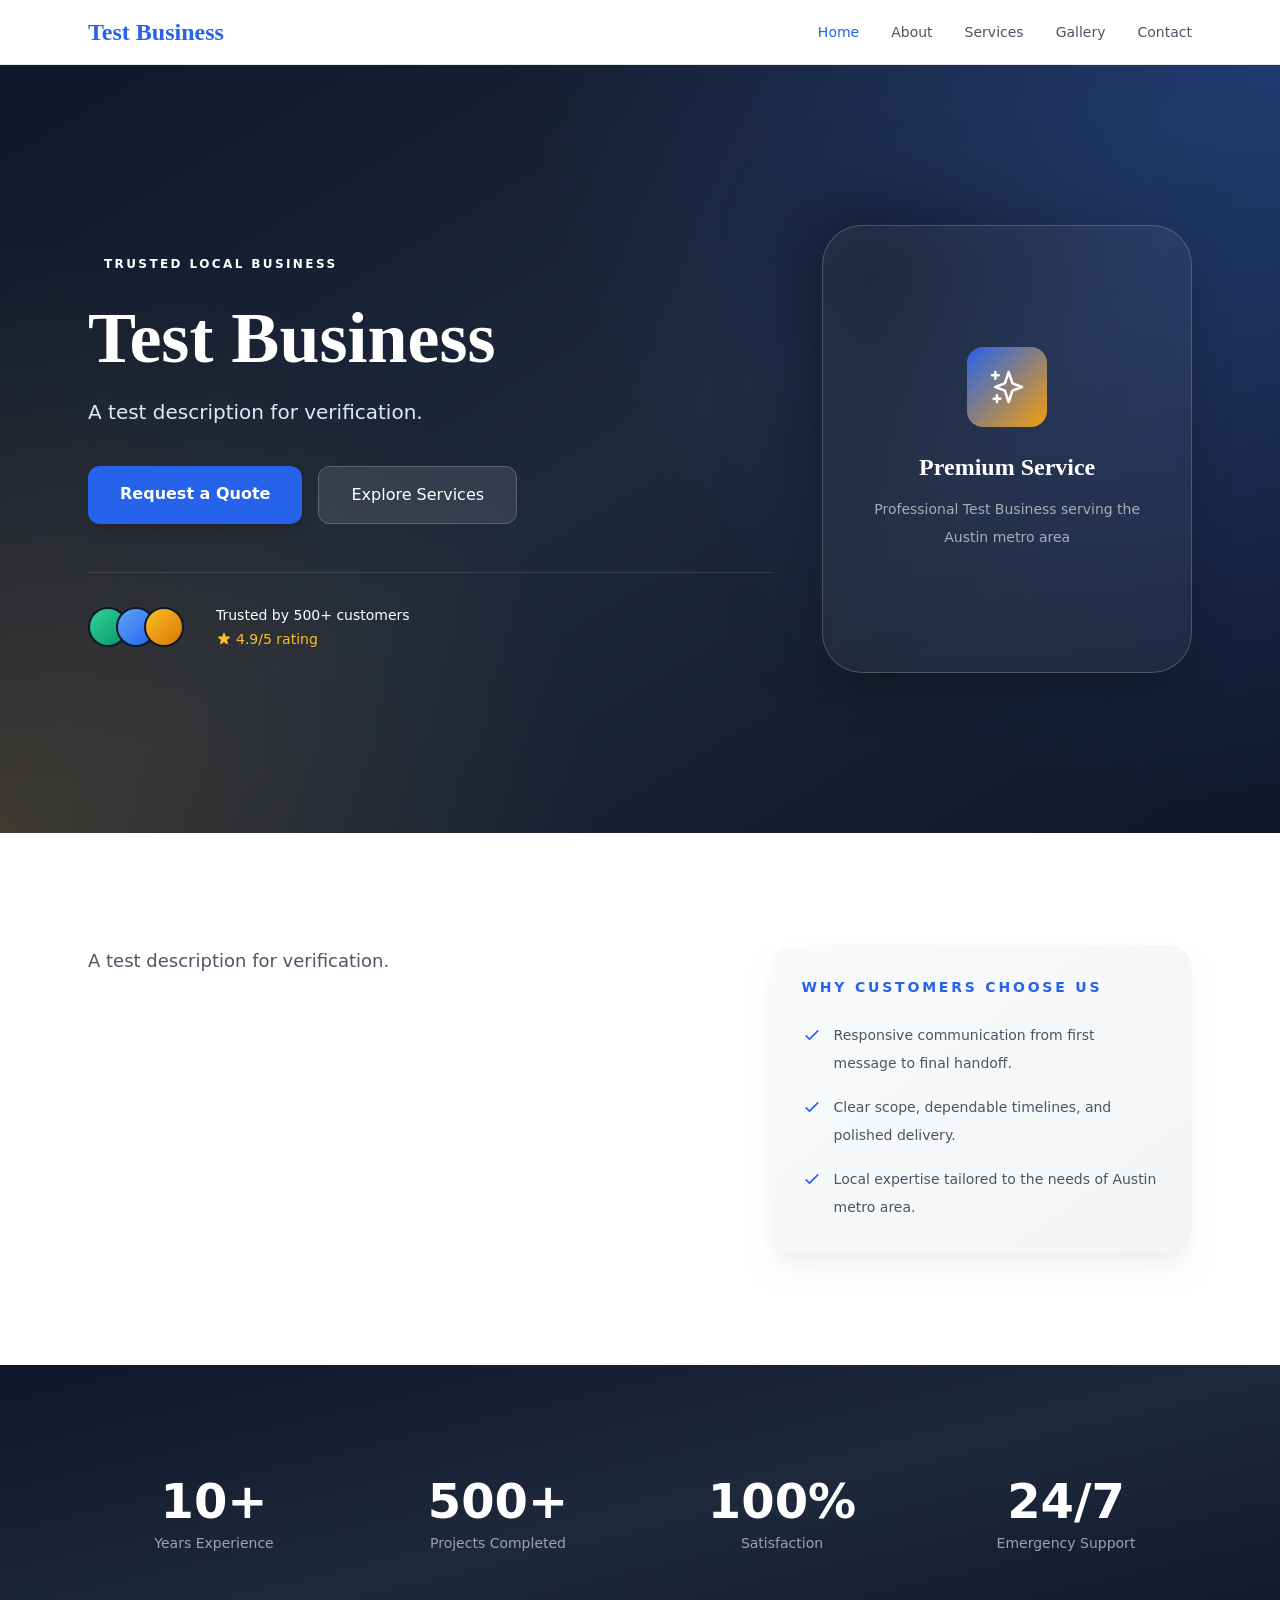
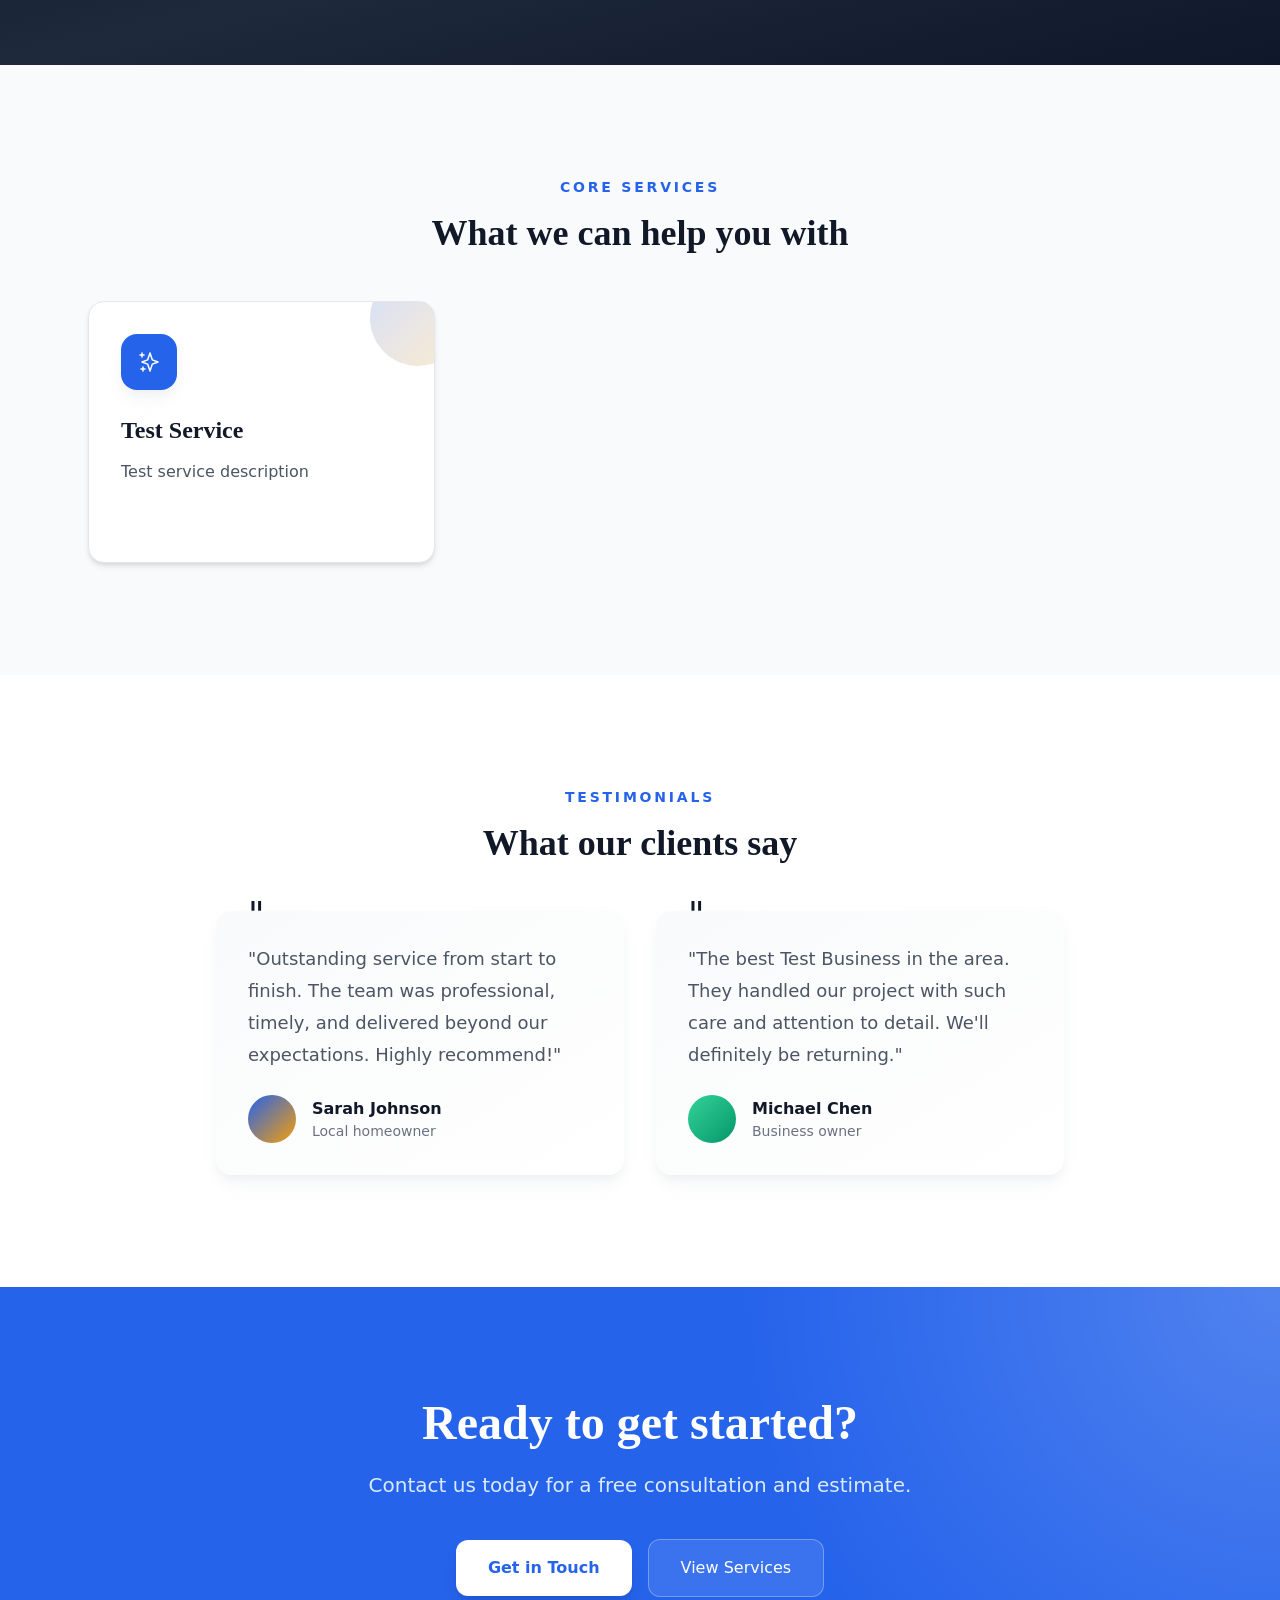
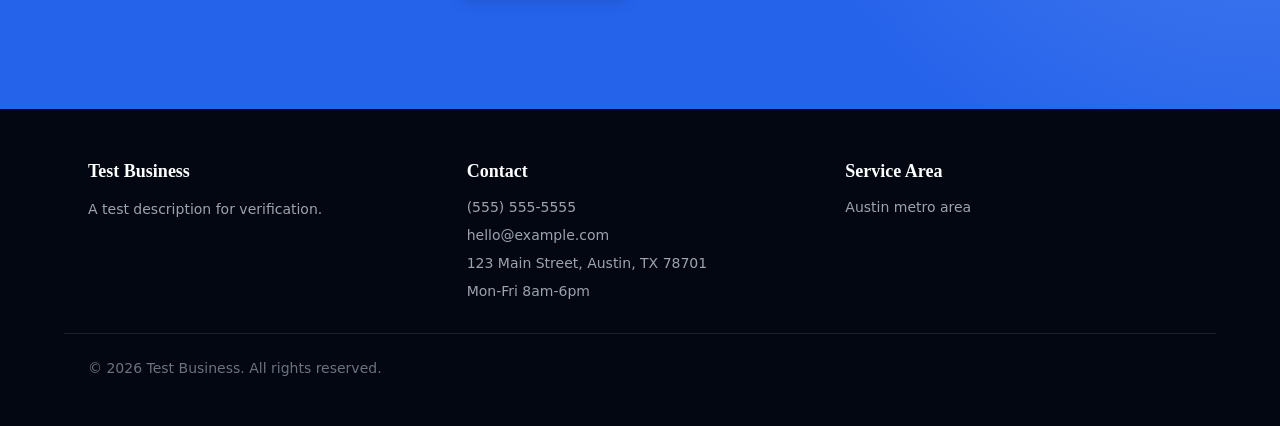
==== commit fc999cd4: "Deploy site from 5Pages" ====
--- a/index.html
+++ b/index.html
@@ -1,7 +1,5 @@
-<!DOCTYPE html><html lang="en" data-astro-cid-37fxchfa style="--primaryColor: #2563eb;--secondaryColor: #f59e0b;--displayFont: 'Playfair Display', Georgia, serif;--bodyFont: 'Inter', system-ui, sans-serif;"> <head><!-- Primary Meta Tags --><meta charset="utf-8"><meta name="viewport" content="width=device-width, initial-scale=1"><title>Test Business | Plumbing</title><meta name="description" content="A test description for verification."><meta name="author" content="Test Business"><meta name="robots" content="index, follow"><link rel="canonical" href="https://example.com/"><link rel="preconnect" href="https://fonts.googleapis.com"><link rel="preconnect" href="https://fonts.gstatic.com" crossorigin><link href="https://fonts.googleapis.com/css2?family=Inter:wght@400;500;600;700;800&family=Playfair+Display:wght@600;700&family=Cormorant+Garamond:wght@500;600;700&family=DM+Serif+Display:ital@0;1&family=Space+Grotesk:wght@500;700&family=Source+Sans+3:wght@400;500;600;700&display=swap" rel="stylesheet"><!-- Security & Anti-Phishing --><meta http-equiv="X-Frame-Options" content="SAMEORIGIN"><meta http-equiv="X-Content-Type-Options" content="nosniff"><meta http-equiv="X-XSS-Protection" content="1; mode=block"><meta name="referrer" content="strict-origin-when-cross-origin"><meta http-equiv="Content-Security-Policy" content="default-src 'self'; script-src 'self' https://unpkg.com https://cdnjs.cloudflare.com; style-src 'self' 'unsafe-inline' https://fonts.googleapis.com; font-src 'self' https://fonts.gstatic.com; img-src 'self' data: https:; connect-src 'self'; frame-src 'self' https://unpkg.com; base-uri 'self'; form-action 'self'; frame-ancestors 'self'; object-src 'none'"><!-- Open Graph / Facebook --><meta property="og:type" content="website"><meta property="og:url" content="https://example.com/"><meta property="og:title" content="Test Business | Plumbing"><meta property="og:description" content="A test description for verification."><meta property="og:site_name" content="Test Business"><meta property="og:locale" content="en_US"><meta property="og:image" content=""><meta property="og:image:width" content="1200"><meta property="og:image:height" content="630"><meta property="og:image:alt" content="Test Business | Plumbing"><!-- Twitter --><meta name="twitter:card" content="summary_large_image"><meta name="twitter:url" content="https://example.com/"><meta name="twitter:title" content="Test Business | Plumbing"><meta name="twitter:description" content="A test description for verification."><meta name="twitter:image" content=""><!-- Additional SEO --><meta name="geo.placename" content="123 Main Street, Austin, TX 78701"><!-- Structured Data (JSON-LD) --><script type="application/ld+json">{"@context":"https://schema.org","@type":"LocalBusiness","name":"Test Business","description":"A professional local business website.","url":"https://example.com","telephone":"(555) 555-5555","email":"hello@example.com","address":{"@type":"PostalAddress","streetAddress":"123 Main Street, Austin, TX 78701","addressLocality":"","addressRegion":"","postalCode":"","addressCountry":"US"},"openingHours":"Mon-Fri 8am-6pm","sameAs":[]}</script><link rel="stylesheet" href="/_astro/about.Bn1XtsXS.css"></head> <body class="bg-white text-gray-900" data-astro-cid-37fxchfa style="--primaryColor: #2563eb;--secondaryColor: #f59e0b;--displayFont: 'Playfair Display', Georgia, serif;--bodyFont: 'Inter', system-ui, sans-serif;"> <a href="#main-content" class="sr-only focus:not-sr-only focus:absolute focus:left-4 focus:top-4 focus:z-50 focus:rounded focus:bg-white focus:px-4 focus:py-2 focus:text-sm focus:font-semibold focus:text-gray-900 focus:shadow" data-astro-cid-37fxchfa style="--primaryColor: #2563eb;--secondaryColor: #f59e0b;--displayFont: 'Playfair Display', Georgia, serif;--bodyFont: 'Inter', system-ui, sans-serif;">
+<!DOCTYPE html><html lang="en" data-astro-cid-37fxchfa style="--primaryColor: #2563eb;--secondaryColor: #f59e0b;--displayFont: 'Playfair Display', Georgia, serif;--bodyFont: 'Inter', system-ui, sans-serif;"> <head><!-- Primary Meta Tags --><meta charset="utf-8"><meta name="viewport" content="width=device-width, initial-scale=1"><title>Test Business | Plumbing</title><meta name="description" content="A test description for verification."><meta name="author" content="Test Business"><meta name="robots" content="index, follow"><link rel="canonical" href="https://example.com/"><link rel="preconnect" href="https://fonts.googleapis.com"><link rel="preconnect" href="https://fonts.gstatic.com" crossorigin><link href="https://fonts.googleapis.com/css2?family=Inter:wght@400;500;600;700;800&family=Playfair+Display:wght@600;700&family=Cormorant+Garamond:wght@500;600;700&family=DM+Serif+Display:ital@0;1&family=Space+Grotesk:wght@500;700&family=Source+Sans+3:wght@400;500;600;700&display=swap" rel="stylesheet"><!-- Security & Anti-Phishing --><meta http-equiv="X-Frame-Options" content="SAMEORIGIN"><meta http-equiv="X-Content-Type-Options" content="nosniff"><meta http-equiv="X-XSS-Protection" content="1; mode=block"><meta name="referrer" content="strict-origin-when-cross-origin"><meta http-equiv="Content-Security-Policy" content="default-src 'self'; script-src 'self' https://unpkg.com https://cdnjs.cloudflare.com; style-src 'self' 'unsafe-inline' https://fonts.googleapis.com; font-src 'self' https://fonts.gstatic.com; img-src 'self' data: https:; connect-src 'self'; frame-src 'self' https://unpkg.com; base-uri 'self'; form-action 'self'; frame-ancestors 'self'; object-src 'none'"><!-- Open Graph / Facebook --><meta property="og:type" content="website"><meta property="og:url" content="https://example.com/"><meta property="og:title" content="Test Business | Plumbing"><meta property="og:description" content="A test description for verification."><meta property="og:site_name" content="Test Business"><meta property="og:locale" content="en_US"><meta property="og:image" content=""><meta property="og:image:width" content="1200"><meta property="og:image:height" content="630"><meta property="og:image:alt" content="Test Business | Plumbing"><!-- Twitter --><meta name="twitter:card" content="summary_large_image"><meta name="twitter:url" content="https://example.com/"><meta name="twitter:title" content="Test Business | Plumbing"><meta name="twitter:description" content="A test description for verification."><meta name="twitter:image" content=""><!-- Additional SEO --><meta name="geo.placename" content="123 Main Street, Austin, TX 78701"><!-- Structured Data (JSON-LD) --><script type="application/ld+json">{"@context":"https://schema.org","@type":"LocalBusiness","name":"Test Business","description":"A professional local business website.","url":"https://example.com","telephone":"(555) 555-5555","email":"hello@example.com","address":{"@type":"PostalAddress","streetAddress":"123 Main Street, Austin, TX 78701","addressLocality":"","addressRegion":"","postalCode":"","addressCountry":"US"},"openingHours":"Mon-Fri 8am-6pm","sameAs":[]}</script><link rel="stylesheet" href="/_astro/about.BGkm_3Lx.css"></head> <body class="bg-white text-gray-900" data-astro-cid-37fxchfa style="--primaryColor: #2563eb;--secondaryColor: #f59e0b;--displayFont: 'Playfair Display', Georgia, serif;--bodyFont: 'Inter', system-ui, sans-serif;"> <a href="#main-content" class="sr-only focus:not-sr-only focus:absolute focus:left-4 focus:top-4 focus:z-50 focus:rounded focus:bg-white focus:px-4 focus:py-2 focus:text-sm focus:font-semibold focus:text-gray-900 focus:shadow" data-astro-cid-37fxchfa style="--primaryColor: #2563eb;--secondaryColor: #f59e0b;--displayFont: 'Playfair Display', Georgia, serif;--bodyFont: 'Inter', system-ui, sans-serif;">
 Skip to content
-</a> <header class="sticky top-0 z-40 border-b border-gray-200 backdrop-blur bg-white/95" data-astro-cid-37fxchfa style="--primaryColor: #2563eb;--secondaryColor: #f59e0b;--displayFont: 'Playfair Display', Georgia, serif;--bodyFont: 'Inter', system-ui, sans-serif;"> <nav class="mx-auto flex max-w-6xl items-center justify-between px-6 py-4" aria-label="Main navigation" data-astro-cid-37fxchfa style="--primaryColor: #2563eb;--secondaryColor: #f59e0b;--displayFont: 'Playfair Display', Georgia, serif;--bodyFont: 'Inter', system-ui, sans-serif;"> <a href="/" class="font-heading text-2xl font-bold text-primary" data-astro-cid-37fxchfa style="--primaryColor: #2563eb;--secondaryColor: #f59e0b;--displayFont: 'Playfair Display', Georgia, serif;--bodyFont: 'Inter', system-ui, sans-serif;">Test Business</a> <div class="hidden items-center gap-8 md:flex" data-astro-cid-37fxchfa style="--primaryColor: #2563eb;--secondaryColor: #f59e0b;--displayFont: 'Playfair Display', Georgia, serif;--bodyFont: 'Inter', system-ui, sans-serif;"> <a href="/" class="text-sm font-medium transition-colors hover:text-primary text-primary" data-astro-cid-37fxchfa style="--primaryColor: #2563eb;--secondaryColor: #f59e0b;--displayFont: 'Playfair Display', Georgia, serif;--bodyFont: 'Inter', system-ui, sans-serif;"> Home </a><a href="/about/" class="text-sm font-medium transition-colors hover:text-primary text-gray-600" data-astro-cid-37fxchfa style="--primaryColor: #2563eb;--secondaryColor: #f59e0b;--displayFont: 'Playfair Display', Georgia, serif;--bodyFont: 'Inter', system-ui, sans-serif;"> About </a><a href="/services/" class="text-sm font-medium transition-colors hover:text-primary text-gray-600" data-astro-cid-37fxchfa style="--primaryColor: #2563eb;--secondaryColor: #f59e0b;--displayFont: 'Playfair Display', Georgia, serif;--bodyFont: 'Inter', system-ui, sans-serif;"> Services </a><a href="/gallery/" class="text-sm font-medium transition-colors hover:text-primary text-gray-600" data-astro-cid-37fxchfa style="--primaryColor: #2563eb;--secondaryColor: #f59e0b;--displayFont: 'Playfair Display', Georgia, serif;--bodyFont: 'Inter', system-ui, sans-serif;"> Gallery </a><a href="/contact/" class="text-sm font-medium transition-colors hover:text-primary text-gray-600" data-astro-cid-37fxchfa style="--primaryColor: #2563eb;--secondaryColor: #f59e0b;--displayFont: 'Playfair Display', Georgia, serif;--bodyFont: 'Inter', system-ui, sans-serif;"> Contact </a> </div> <details class="relative md:hidden" data-astro-cid-37fxchfa style="--primaryColor: #2563eb;--secondaryColor: #f59e0b;--displayFont: 'Playfair Display', Georgia, serif;--bodyFont: 'Inter', system-ui, sans-serif;"> <summary class="list-none cursor-pointer rounded p-2 text-gray-700 focus:outline-none focus:ring-2 focus:ring-primary focus:ring-offset-2" aria-label="Open mobile navigation" data-astro-cid-37fxchfa style="--primaryColor: #2563eb;--secondaryColor: #f59e0b;--displayFont: 'Playfair Display', Georgia, serif;--bodyFont: 'Inter', system-ui, sans-serif;"> <svg class="h-6 w-6" fill="none" stroke="currentColor" viewBox="0 0 24 24" aria-hidden="true" data-astro-cid-37fxchfa style="--primaryColor: #2563eb;--secondaryColor: #f59e0b;--displayFont: 'Playfair Display', Georgia, serif;--bodyFont: 'Inter', system-ui, sans-serif;"> <path stroke-linecap="round" stroke-linejoin="round" stroke-width="2" d="M4 6h16M4 12h16M4 18h16" data-astro-cid-37fxchfa style="--primaryColor: #2563eb;--secondaryColor: #f59e0b;--displayFont: 'Playfair Display', Georgia, serif;--bodyFont: 'Inter', system-ui, sans-serif;"></path> </svg> </summary> <div class="absolute right-0 mt-3 min-w-48 rounded-xl border p-3 shadow-lg border-gray-200 bg-white" data-astro-cid-37fxchfa style="--primaryColor: #2563eb;--secondaryColor: #f59e0b;--displayFont: 'Playfair Display', Georgia, serif;--bodyFont: 'Inter', system-ui, sans-serif;"> <a href="/" class="block rounded-lg px-3 py-2 text-sm font-medium transition-colors hover:bg-gray-50 hover:text-primary bg-gray-50 text-primary" data-astro-cid-37fxchfa style="--primaryColor: #2563eb;--secondaryColor: #f59e0b;--displayFont: 'Playfair Display', Georgia, serif;--bodyFont: 'Inter', system-ui, sans-serif;"> Home </a><a href="/about/" class="block rounded-lg px-3 py-2 text-sm font-medium transition-colors hover:bg-gray-50 hover:text-primary text-gray-700" data-astro-cid-37fxchfa style="--primaryColor: #2563eb;--secondaryColor: #f59e0b;--displayFont: 'Playfair Display', Georgia, serif;--bodyFont: 'Inter', system-ui, sans-serif;"> About </a><a href="/services/" class="block rounded-lg px-3 py-2 text-sm font-medium transition-colors hover:bg-gray-50 hover:text-primary text-gray-700" data-astro-cid-37fxchfa style="--primaryColor: #2563eb;--secondaryColor: #f59e0b;--displayFont: 'Playfair Display', Georgia, serif;--bodyFont: 'Inter', system-ui, sans-serif;"> Services </a><a href="/gallery/" class="block rounded-lg px-3 py-2 text-sm font-medium transition-colors hover:bg-gray-50 hover:text-primary text-gray-700" data-astro-cid-37fxchfa style="--primaryColor: #2563eb;--secondaryColor: #f59e0b;--displayFont: 'Playfair Display', Georgia, serif;--bodyFont: 'Inter', system-ui, sans-serif;"> Gallery </a><a href="/contact/" class="block rounded-lg px-3 py-2 text-sm font-medium transition-colors hover:bg-gray-50 hover:text-primary text-gray-700" data-astro-cid-37fxchfa style="--primaryColor: #2563eb;--secondaryColor: #f59e0b;--displayFont: 'Playfair Display', Georgia, serif;--bodyFont: 'Inter', system-ui, sans-serif;"> Contact </a> </div> </details> </nav> </header> <main id="main-content" data-astro-cid-37fxchfa style="--primaryColor: #2563eb;--secondaryColor: #f59e0b;--displayFont: 'Playfair Display', Georgia, serif;--bodyFont: 'Inter', system-ui, sans-serif;">  <section class="relative overflow-hidden py-24 md:py-36 bg-gradient-to-br from-slate-900 via-[#1e3a5f] to-slate-900 text-white"> <div class="absolute inset-0 bg-[radial-gradient(ellipse_at_top_right,_rgba(37,99,235,0.25),_transparent_50%)]"></div> <div class="absolute inset-0 bg-[radial-gradient(ellipse_at_bottom_left,_rgba(245,158,11,0.15),_transparent_50%)]"></div> <div class="absolute top-0 right-0 w-96 h-96 bg-primary/20 rounded-full blur-[120px] -translate-y-1/2 translate-x-1/2"></div> <div class="absolute bottom-0 left-0 w-72 h-72 bg-secondary/20 rounded-full blur-[100px] translate-y-1/2 -translate-x-1/2"></div> <div class="relative mx-auto max-w-6xl px-6"> <div class="grid items-center gap-12 lg:grid-cols-[1.15fr_0.85fr]"> <div> <div class="inline-flex items-center gap-2 rounded-full bg-white/10 px-4 py-1.5 text-xs font-semibold uppercase tracking-[0.2em] text-white/80 backdrop-blur-sm border border-white/10"> <span class="h-1.5 w-1.5 rounded-full bg-secondary animate-pulse"></span>
-Trusted local business
-</div> <h1 class="mt-6 font-heading text-5xl font-bold leading-tight md:text-6xl lg:text-7xl tracking-tight">Test Business</h1> <p class="mt-6 max-w-2xl text-lg leading-8 md:text-xl text-blue-100/90">A test description for verification.</p> <div class="mt-10 flex flex-wrap gap-4"> <a href="/contact" class="group relative overflow-hidden rounded-xl bg-primary px-8 py-4 font-semibold text-white shadow-lg shadow-primary/30 transition-all hover:bg-primary/90 hover:shadow-xl hover:shadow-primary/40 hover:-translate-y-0.5"> <span class="relative z-10 flex items-center gap-2">
-Request a Quote
-<svg class="h-4 w-4 transition-transform group-hover:translate-x-0.5" fill="none" stroke="currentColor" viewBox="0 0 24 24"> <path stroke-linecap="round" stroke-linejoin="round" stroke-width="2" d="M17 8l4 4m0 0l-4 4m4-4H3"></path> </svg> </span> </a> <a href="/services" class="group flex items-center gap-2 rounded-xl border border-white/20 bg-white/5 px-6 py-4 font-medium text-white backdrop-blur-sm transition-all hover:bg-white/15 hover:border-white/30"> <span>Explore Services</span> <svg class="h-4 w-4 transition-transform group-hover:translate-x-1" fill="none" stroke="currentColor" viewBox="0 0 24 24"> <path stroke-linecap="round" stroke-linejoin="round" stroke-width="2" d="M4 6h16M4 12h16M4 18h16"></path> </svg> </a> </div> <div class="mt-12 flex items-center gap-8 text-sm text-white/60"> <div class="flex items-center gap-2"> <svg class="h-5 w-5 text-secondary" fill="currentColor" viewBox="0 0 20 20"> <path fill-rule="evenodd" d="M10 18a8 8 0 100-16 8 8 0 000 16zm3.707-9.293a1 1 0 00-1.414-1.414L9 10.586 7.707 9.293a1 1 0 00-1.414 1.414l2 2a1 1 0 001.414 0l4-4z" clip-rule="evenodd"></path> </svg> <span>Licensed & Insured</span> </div> <div class="flex items-center gap-2"> <svg class="h-5 w-5 text-secondary" fill="currentColor" viewBox="0 0 20 20"> <path fill-rule="evenodd" d="M10 18a8 8 0 100-16 8 8 0 000 16zm3.707-9.293a1 1 0 00-1.414-1.414L9 10.586 7.707 9.293a1 1 0 00-1.414 1.414l2 2a1 1 0 001.414 0l4-4z" clip-rule="evenodd"></path> </svg> <span>Free Estimates</span> </div> </div> </div> <div> <div class="relative rounded-2xl border border-white/10 bg-gradient-to-br from-white/10 to-white/5 p-10 shadow-2xl shadow-slate-950/30 backdrop-blur-sm"> <div class="absolute inset-0 rounded-2xl bg-gradient-to-br from-primary/20 to-transparent opacity-50"></div> <div class="relative"> <div class="mb-6 inline-flex h-16 w-16 items-center justify-center rounded-2xl bg-secondary/20 text-3xl">🔧</div> <p class="font-heading text-2xl font-semibold text-white">Professional Plumbing Services</p> <p class="mt-4 text-sm leading-7 text-white/70">Reliable solutions for residential and commercial needs. Trusted by homeowners and businesses throughout the area.</p> <div class="mt-8 grid grid-cols-2 gap-4 text-center"> <div class="rounded-xl bg-white/5 px-4 py-3"> <p class="font-heading text-2xl font-bold text-secondary">2015</p> <p class="text-xs uppercase tracking-wider text-white/50">Years</p> </div> <div class="rounded-xl bg-white/5 px-4 py-3"> <p class="font-heading text-2xl font-bold text-secondary">500+</p> <p class="text-xs uppercase tracking-wider text-white/50">Jobs</p> </div> </div> </div> </div> </div> </div> </div> </section> <section class="py-16 md:py-24"> <div class="mx-auto max-w-6xl px-6"> <div class="grid gap-12 lg:grid-cols-[1.2fr_0.8fr]"> <div class="prose max-w-none text-lg leading-8 text-gray-600"> <p>A test description for verification.</p> </div> <aside class="relative overflow-hidden rounded-3xl bg-gradient-to-br from-primary/10 via-white to-secondary/10 p-8 text-gray-900"> <div class="absolute top-0 right-0 w-40 h-40 bg-primary/10 rounded-full blur-3xl -translate-y-1/2 translate-x-1/2"></div> <div class="relative"> <p class="text-sm font-semibold uppercase tracking-[0.2em] text-primary">Why customers choose us</p> <ul class="mt-6 space-y-4 text-sm leading-7 text-gray-600"> <li class="flex items-start gap-3"> <svg class="h-5 w-5 mt-0.5 flex-shrink-0 text-secondary" fill="currentColor" viewBox="0 0 20 20"> <path fill-rule="evenodd" d="M10 18a8 8 0 100-16 8 8 0 000 16zm3.707-9.293a1 1 0 00-1.414-1.414L9 10.586 7.707 9.293a1 1 0 00-1.414 1.414l2 2a1 1 0 001.414 0l4-4z" clip-rule="evenodd"></path> </svg> <span>Responsive communication from first message to final handoff</span> </li> <li class="flex items-start gap-3"> <svg class="h-5 w-5 mt-0.5 flex-shrink-0 text-secondary" fill="currentColor" viewBox="0 0 20 20"> <path fill-rule="evenodd" d="M10 18a8 8 0 100-16 8 8 0 000 16zm3.707-9.293a1 1 0 00-1.414-1.414L9 10.586 7.707 9.293a1 1 0 00-1.414 1.414l2 2a1 1 0 001.414 0l4-4z" clip-rule="evenodd"></path> </svg> <span>Clear scope, dependable timelines, and polished delivery</span> </li> <li class="flex items-start gap-3"> <svg class="h-5 w-5 mt-0.5 flex-shrink-0 text-secondary" fill="currentColor" viewBox="0 0 20 20"> <path fill-rule="evenodd" d="M10 18a8 8 0 100-16 8 8 0 000 16zm3.707-9.293a1 1 0 00-1.414-1.414L9 10.586 7.707 9.293a1 1 0 00-1.414 1.414l2 2a1 1 0 001.414 0l4-4z" clip-rule="evenodd"></path> </svg> <span>Local expertise tailored to Austin metro area</span> </li> </ul> </div> </aside> </div> </div> </section> <section class="bg-gray-50 py-16 md:py-24"> <div class="mx-auto max-w-6xl px-6"> <div class="mx-auto max-w-2xl text-center"> <p class="text-sm font-semibold uppercase tracking-[0.2em] text-primary">Core services</p> <h2 class="mt-4 font-heading text-4xl font-bold text-gray-900">What we can help you with</h2> </div> <div class="mt-12 grid gap-8 md:grid-cols-2 xl:grid-cols-3"> <article class="group relative overflow-hidden rounded-2xl border border-gray-200 bg-white p-8 shadow-sm transition-all hover:-translate-y-1.5 hover:shadow-xl hover:shadow-gray-200/50"> <div class="absolute top-0 right-0 w-32 h-32 bg-gradient-to-br from-primary/5 to-transparent opacity-0 transition-opacity group-hover:opacity-100 rounded-bl-full"></div> <div class="relative"> <div class="mb-6 inline-flex h-14 w-14 items-center justify-center rounded-2xl bg-gradient-to-br from-primary/10 to-primary/5 text-primary transition-transform group-hover:scale-110 group-hover:rotate-3"> <svg class="h-6 w-6" fill="none" stroke="currentColor" viewBox="0 0 24 24"><path stroke-linecap="round" stroke-linejoin="round" stroke-width="1.5" d="M19.428 15.428a2 2 0 00-1.022-.547l-2.384-.477a6 6 0 00-3.86.517l-.318.158a6 6 0 01-3.86.517L6.05 15.21a2 2 0 00-1.806.547M8 4h8l-1 1v5.172a2 2 0 00.586 1.414l5 5c1.26 1.26.367 3.414-1.415 3.414H4.828c-1.782 0-2.674-2.154-1.414-3.414l5-5A2 2 0 009 10.172V5L8 4z" /></svg> </div> <h3 class="font-heading text-xl font-semibold text-gray-900 group-hover:text-primary transition-colors">Test Service</h3> <p class="mt-3 text-sm leading-7 text-gray-600">Test service description</p> <a href="/contact" class="group/link mt-6 inline-flex items-center gap-2 text-sm font-semibold text-primary opacity-0 transition-all -translate-x-2 group-hover:translate-x-0 group-hover:opacity-100"> <span>Get started</span> <svg class="h-4 w-4 transition-transform group-hover/link:translate-x-1" fill="none" stroke="currentColor" viewBox="0 0 24 24"> <path stroke-linecap="round" stroke-linejoin="round" stroke-width="2" d="M17 8l4 4m0 0l-4 4m4-4H3"></path> </svg> </a> </div> </article> </div> </div> </section> <section class="py-16 md:py-24"> <div class="mx-auto max-w-6xl px-6"> <div class="grid gap-8 md:grid-cols-3"> <div class="rounded-2xl bg-white p-8 text-center shadow-md"> <p class="font-heading text-4xl font-bold text-primary">2015</p> <p class="mt-2 text-sm font-medium uppercase tracking-wider text-gray-500">Year founded</p> </div> <div class="rounded-2xl bg-white p-8 text-center shadow-md"> <p class="font-heading text-4xl font-bold text-primary">Small dedicated team</p> <p class="mt-2 text-sm font-medium uppercase tracking-wider text-gray-500">Team members</p> </div> <div class="rounded-2xl bg-white p-8 text-center shadow-md"> <p class="font-heading text-4xl font-bold text-primary">Austin metro area</p> <p class="mt-2 text-sm font-medium uppercase tracking-wider text-gray-500">Service area</p> </div> </div> </div> </section> <section class="relative overflow-hidden bg-gradient-to-r from-primary to-primary/80 py-16 md:py-20"> <div class="absolute inset-0 bg-[url('[data-uri]')] opacity-30"></div> <div class="relative mx-auto max-w-4xl px-6 text-center"> <h2 class="font-heading text-3xl font-bold text-white md:text-4xl">Ready to get started?</h2> <p class="mt-4 text-lg text-white/80">Contact us today for a free consultation and estimate.</p> <div class="mt-8 flex flex-wrap justify-center gap-4"> <a href="/contact" class="rounded-xl bg-white px-8 py-4 font-semibold text-primary shadow-lg transition-all hover:bg-white/90 hover:shadow-xl hover:-translate-y-0.5">Request a Quote</a> <a href="/services" class="rounded-xl border border-white/30 bg-white/10 px-8 py-4 font-semibold text-white backdrop-blur-sm transition-all hover:bg-white/20">View Services</a> </div> </div> </section>  </main> <footer class="bg-gradient-to-br from-slate-900 via-slate-900 to-slate-800 text-white" data-astro-cid-37fxchfa style="--primaryColor: #2563eb;--secondaryColor: #f59e0b;--displayFont: 'Playfair Display', Georgia, serif;--bodyFont: 'Inter', system-ui, sans-serif;"> <div class="mx-auto max-w-6xl px-6 py-16" data-astro-cid-37fxchfa style="--primaryColor: #2563eb;--secondaryColor: #f59e0b;--displayFont: 'Playfair Display', Georgia, serif;--bodyFont: 'Inter', system-ui, sans-serif;"> <div class="grid gap-12 md:grid-cols-4" data-astro-cid-37fxchfa style="--primaryColor: #2563eb;--secondaryColor: #f59e0b;--displayFont: 'Playfair Display', Georgia, serif;--bodyFont: 'Inter', system-ui, sans-serif;"> <div class="md:col-span-2" data-astro-cid-37fxchfa style="--primaryColor: #2563eb;--secondaryColor: #f59e0b;--displayFont: 'Playfair Display', Georgia, serif;--bodyFont: 'Inter', system-ui, sans-serif;"> <h2 class="font-heading text-2xl font-bold text-white" data-astro-cid-37fxchfa style="--primaryColor: #2563eb;--secondaryColor: #f59e0b;--displayFont: 'Playfair Display', Georgia, serif;--bodyFont: 'Inter', system-ui, sans-serif;">Test Business</h2> <p class="mt-4 max-w-sm text-sm leading-6 text-gray-400" data-astro-cid-37fxchfa style="--primaryColor: #2563eb;--secondaryColor: #f59e0b;--displayFont: 'Playfair Display', Georgia, serif;--bodyFont: 'Inter', system-ui, sans-serif;">A test description for verification.</p> <div class="mt-8 flex flex-wrap gap-6 text-sm" data-astro-cid-37fxchfa style="--primaryColor: #2563eb;--secondaryColor: #f59e0b;--displayFont: 'Playfair Display', Georgia, serif;--bodyFont: 'Inter', system-ui, sans-serif;"> <a href="/contact" class="inline-flex items-center gap-2 text-white hover:text-primary transition-colors" data-astro-cid-37fxchfa style="--primaryColor: #2563eb;--secondaryColor: #f59e0b;--displayFont: 'Playfair Display', Georgia, serif;--bodyFont: 'Inter', system-ui, sans-serif;"> <svg class="h-5 w-5" fill="none" stroke="currentColor" viewBox="0 0 24 24" data-astro-cid-37fxchfa style="--primaryColor: #2563eb;--secondaryColor: #f59e0b;--displayFont: 'Playfair Display', Georgia, serif;--bodyFont: 'Inter', system-ui, sans-serif;"> <path stroke-linecap="round" stroke-linejoin="round" stroke-width="1.5" d="M3 5a2 2 0 012-2h3.28a1 1 0 01.948.684l1.498 4.493a1 1 0 01-.502 1.21l-2.257 1.13a11.042 11.042 0 005.516 5.516l1.13-2.257a1 1 0 011.21-.502l4.493 1.498a1 1 0 01.684.949V19a2 2 0 01-2 2h-1C9.716 21 3 14.284 3 6V5z" data-astro-cid-37fxchfa style="--primaryColor: #2563eb;--secondaryColor: #f59e0b;--displayFont: 'Playfair Display', Georgia, serif;--bodyFont: 'Inter', system-ui, sans-serif;"></path> </svg> <span data-astro-cid-37fxchfa style="--primaryColor: #2563eb;--secondaryColor: #f59e0b;--displayFont: 'Playfair Display', Georgia, serif;--bodyFont: 'Inter', system-ui, sans-serif;">(555) 555-5555</span> </a> <a href="mailto:{siteConfig.email}" class="inline-flex items-center gap-2 text-white hover:text-primary transition-colors" data-astro-cid-37fxchfa style="--primaryColor: #2563eb;--secondaryColor: #f59e0b;--displayFont: 'Playfair Display', Georgia, serif;--bodyFont: 'Inter', system-ui, sans-serif;"> <svg class="h-5 w-5" fill="none" stroke="currentColor" viewBox="0 0 24 24" data-astro-cid-37fxchfa style="--primaryColor: #2563eb;--secondaryColor: #f59e0b;--displayFont: 'Playfair Display', Georgia, serif;--bodyFont: 'Inter', system-ui, sans-serif;"> <path stroke-linecap="round" stroke-linejoin="round" stroke-width="1.5" d="M3 8l7.89 5.26a2 2 0 002.22 0L21 8M5 19h14a2 2 0 002-2V7a2 2 0 00-2-2H5a2 2 0 00-2 2v10a2 2 0 002 2z" data-astro-cid-37fxchfa style="--primaryColor: #2563eb;--secondaryColor: #f59e0b;--displayFont: 'Playfair Display', Georgia, serif;--bodyFont: 'Inter', system-ui, sans-serif;"></path> </svg> <span data-astro-cid-37fxchfa style="--primaryColor: #2563eb;--secondaryColor: #f59e0b;--displayFont: 'Playfair Display', Georgia, serif;--bodyFont: 'Inter', system-ui, sans-serif;">hello@example.com</span> </a> </div> </div> <div data-astro-cid-37fxchfa style="--primaryColor: #2563eb;--secondaryColor: #f59e0b;--displayFont: 'Playfair Display', Georgia, serif;--bodyFont: 'Inter', system-ui, sans-serif;"> <h3 class="font-heading text-lg font-semibold text-white" data-astro-cid-37fxchfa style="--primaryColor: #2563eb;--secondaryColor: #f59e0b;--displayFont: 'Playfair Display', Georgia, serif;--bodyFont: 'Inter', system-ui, sans-serif;">Navigation</h3> <nav class="mt-4 flex flex-col gap-3" data-astro-cid-37fxchfa style="--primaryColor: #2563eb;--secondaryColor: #f59e0b;--displayFont: 'Playfair Display', Georgia, serif;--bodyFont: 'Inter', system-ui, sans-serif;"> <a href="/" class="text-sm text-gray-400 hover:text-white transition-colors" data-astro-cid-37fxchfa style="--primaryColor: #2563eb;--secondaryColor: #f59e0b;--displayFont: 'Playfair Display', Georgia, serif;--bodyFont: 'Inter', system-ui, sans-serif;">Home</a> <a href="/about/" class="text-sm text-gray-400 hover:text-white transition-colors" data-astro-cid-37fxchfa style="--primaryColor: #2563eb;--secondaryColor: #f59e0b;--displayFont: 'Playfair Display', Georgia, serif;--bodyFont: 'Inter', system-ui, sans-serif;">About</a> <a href="/services/" class="text-sm text-gray-400 hover:text-white transition-colors" data-astro-cid-37fxchfa style="--primaryColor: #2563eb;--secondaryColor: #f59e0b;--displayFont: 'Playfair Display', Georgia, serif;--bodyFont: 'Inter', system-ui, sans-serif;">Services</a> <a href="/gallery/" class="text-sm text-gray-400 hover:text-white transition-colors" data-astro-cid-37fxchfa style="--primaryColor: #2563eb;--secondaryColor: #f59e0b;--displayFont: 'Playfair Display', Georgia, serif;--bodyFont: 'Inter', system-ui, sans-serif;">Gallery</a> <a href="/contact/" class="text-sm text-gray-400 hover:text-white transition-colors" data-astro-cid-37fxchfa style="--primaryColor: #2563eb;--secondaryColor: #f59e0b;--displayFont: 'Playfair Display', Georgia, serif;--bodyFont: 'Inter', system-ui, sans-serif;">Contact</a> </nav> </div> <div data-astro-cid-37fxchfa style="--primaryColor: #2563eb;--secondaryColor: #f59e0b;--displayFont: 'Playfair Display', Georgia, serif;--bodyFont: 'Inter', system-ui, sans-serif;"> <h3 class="font-heading text-lg font-semibold text-white" data-astro-cid-37fxchfa style="--primaryColor: #2563eb;--secondaryColor: #f59e0b;--displayFont: 'Playfair Display', Georgia, serif;--bodyFont: 'Inter', system-ui, sans-serif;">Service Area</h3> <p class="mt-4 text-sm text-gray-400" data-astro-cid-37fxchfa style="--primaryColor: #2563eb;--secondaryColor: #f59e0b;--displayFont: 'Playfair Display', Georgia, serif;--bodyFont: 'Inter', system-ui, sans-serif;">Austin metro area</p> <div class="mt-4 flex flex-wrap gap-3" data-astro-cid-37fxchfa style="--primaryColor: #2563eb;--secondaryColor: #f59e0b;--displayFont: 'Playfair Display', Georgia, serif;--bodyFont: 'Inter', system-ui, sans-serif;">  </div> </div> </div> <div class="mt-12 flex flex-col gap-4 border-t border-white/10 pt-8 text-sm text-gray-500 md:flex-row md:items-center md:justify-between" data-astro-cid-37fxchfa style="--primaryColor: #2563eb;--secondaryColor: #f59e0b;--displayFont: 'Playfair Display', Georgia, serif;--bodyFont: 'Inter', system-ui, sans-serif;"> <p data-astro-cid-37fxchfa style="--primaryColor: #2563eb;--secondaryColor: #f59e0b;--displayFont: 'Playfair Display', Georgia, serif;--bodyFont: 'Inter', system-ui, sans-serif;">&copy; 2026 Test Business. All rights reserved.</p> <p class="text-xs" data-astro-cid-37fxchfa style="--primaryColor: #2563eb;--secondaryColor: #f59e0b;--displayFont: 'Playfair Display', Georgia, serif;--bodyFont: 'Inter', system-ui, sans-serif;">This is the official website of Test Business. We will never ask for passwords or payment via email.</p> </div> </div> </footer> </body></html>+</a> <header class="sticky top-0 z-40 border-b border-gray-200 backdrop-blur bg-white/95" data-astro-cid-37fxchfa style="--primaryColor: #2563eb;--secondaryColor: #f59e0b;--displayFont: 'Playfair Display', Georgia, serif;--bodyFont: 'Inter', system-ui, sans-serif;"> <nav class="mx-auto flex max-w-6xl items-center justify-between px-6 py-4" aria-label="Main navigation" data-astro-cid-37fxchfa style="--primaryColor: #2563eb;--secondaryColor: #f59e0b;--displayFont: 'Playfair Display', Georgia, serif;--bodyFont: 'Inter', system-ui, sans-serif;"> <a href="/" class="font-heading text-2xl font-bold text-primary" data-astro-cid-37fxchfa style="--primaryColor: #2563eb;--secondaryColor: #f59e0b;--displayFont: 'Playfair Display', Georgia, serif;--bodyFont: 'Inter', system-ui, sans-serif;">Test Business</a> <div class="hidden items-center gap-8 md:flex" data-astro-cid-37fxchfa style="--primaryColor: #2563eb;--secondaryColor: #f59e0b;--displayFont: 'Playfair Display', Georgia, serif;--bodyFont: 'Inter', system-ui, sans-serif;"> <a href="/" class="text-sm font-medium transition-colors hover:text-primary text-primary" data-astro-cid-37fxchfa style="--primaryColor: #2563eb;--secondaryColor: #f59e0b;--displayFont: 'Playfair Display', Georgia, serif;--bodyFont: 'Inter', system-ui, sans-serif;"> Home </a><a href="/about/" class="text-sm font-medium transition-colors hover:text-primary text-gray-600" data-astro-cid-37fxchfa style="--primaryColor: #2563eb;--secondaryColor: #f59e0b;--displayFont: 'Playfair Display', Georgia, serif;--bodyFont: 'Inter', system-ui, sans-serif;"> About </a><a href="/services/" class="text-sm font-medium transition-colors hover:text-primary text-gray-600" data-astro-cid-37fxchfa style="--primaryColor: #2563eb;--secondaryColor: #f59e0b;--displayFont: 'Playfair Display', Georgia, serif;--bodyFont: 'Inter', system-ui, sans-serif;"> Services </a><a href="/gallery/" class="text-sm font-medium transition-colors hover:text-primary text-gray-600" data-astro-cid-37fxchfa style="--primaryColor: #2563eb;--secondaryColor: #f59e0b;--displayFont: 'Playfair Display', Georgia, serif;--bodyFont: 'Inter', system-ui, sans-serif;"> Gallery </a><a href="/contact/" class="text-sm font-medium transition-colors hover:text-primary text-gray-600" data-astro-cid-37fxchfa style="--primaryColor: #2563eb;--secondaryColor: #f59e0b;--displayFont: 'Playfair Display', Georgia, serif;--bodyFont: 'Inter', system-ui, sans-serif;"> Contact </a> </div> <details class="relative md:hidden" data-astro-cid-37fxchfa style="--primaryColor: #2563eb;--secondaryColor: #f59e0b;--displayFont: 'Playfair Display', Georgia, serif;--bodyFont: 'Inter', system-ui, sans-serif;"> <summary class="list-none cursor-pointer rounded p-2 text-gray-700 focus:outline-none focus:ring-2 focus:ring-primary focus:ring-offset-2" aria-label="Open mobile navigation" data-astro-cid-37fxchfa style="--primaryColor: #2563eb;--secondaryColor: #f59e0b;--displayFont: 'Playfair Display', Georgia, serif;--bodyFont: 'Inter', system-ui, sans-serif;"> <svg class="h-6 w-6" fill="none" stroke="currentColor" viewBox="0 0 24 24" aria-hidden="true" data-astro-cid-37fxchfa style="--primaryColor: #2563eb;--secondaryColor: #f59e0b;--displayFont: 'Playfair Display', Georgia, serif;--bodyFont: 'Inter', system-ui, sans-serif;"> <path stroke-linecap="round" stroke-linejoin="round" stroke-width="2" d="M4 6h16M4 12h16M4 18h16" data-astro-cid-37fxchfa style="--primaryColor: #2563eb;--secondaryColor: #f59e0b;--displayFont: 'Playfair Display', Georgia, serif;--bodyFont: 'Inter', system-ui, sans-serif;"></path> </svg> </summary> <div class="absolute right-0 mt-3 min-w-48 rounded-xl border p-3 shadow-lg border-gray-200 bg-white" data-astro-cid-37fxchfa style="--primaryColor: #2563eb;--secondaryColor: #f59e0b;--displayFont: 'Playfair Display', Georgia, serif;--bodyFont: 'Inter', system-ui, sans-serif;"> <a href="/" class="block rounded-lg px-3 py-2 text-sm font-medium transition-colors hover:bg-gray-50 hover:text-primary bg-gray-50 text-primary" data-astro-cid-37fxchfa style="--primaryColor: #2563eb;--secondaryColor: #f59e0b;--displayFont: 'Playfair Display', Georgia, serif;--bodyFont: 'Inter', system-ui, sans-serif;"> Home </a><a href="/about/" class="block rounded-lg px-3 py-2 text-sm font-medium transition-colors hover:bg-gray-50 hover:text-primary text-gray-700" data-astro-cid-37fxchfa style="--primaryColor: #2563eb;--secondaryColor: #f59e0b;--displayFont: 'Playfair Display', Georgia, serif;--bodyFont: 'Inter', system-ui, sans-serif;"> About </a><a href="/services/" class="block rounded-lg px-3 py-2 text-sm font-medium transition-colors hover:bg-gray-50 hover:text-primary text-gray-700" data-astro-cid-37fxchfa style="--primaryColor: #2563eb;--secondaryColor: #f59e0b;--displayFont: 'Playfair Display', Georgia, serif;--bodyFont: 'Inter', system-ui, sans-serif;"> Services </a><a href="/gallery/" class="block rounded-lg px-3 py-2 text-sm font-medium transition-colors hover:bg-gray-50 hover:text-primary text-gray-700" data-astro-cid-37fxchfa style="--primaryColor: #2563eb;--secondaryColor: #f59e0b;--displayFont: 'Playfair Display', Georgia, serif;--bodyFont: 'Inter', system-ui, sans-serif;"> Gallery </a><a href="/contact/" class="block rounded-lg px-3 py-2 text-sm font-medium transition-colors hover:bg-gray-50 hover:text-primary text-gray-700" data-astro-cid-37fxchfa style="--primaryColor: #2563eb;--secondaryColor: #f59e0b;--displayFont: 'Playfair Display', Georgia, serif;--bodyFont: 'Inter', system-ui, sans-serif;"> Contact </a> </div> </details> </nav> </header> <main id="main-content" data-astro-cid-37fxchfa style="--primaryColor: #2563eb;--secondaryColor: #f59e0b;--displayFont: 'Playfair Display', Georgia, serif;--bodyFont: 'Inter', system-ui, sans-serif;">  <section class="relative overflow-hidden bg-gradient-to-br from-slate-900 via-slate-800 to-slate-900 py-24 md:py-32 lg:py-40 text-white"> <div class="absolute inset-0 bg-[radial-gradient(circle_at_top_right,_rgba(37,99,235,0.3),_transparent_50%)]"></div> <div class="absolute inset-0 bg-[radial-gradient(circle_at_bottom_left,_rgba(245,158,11,0.15),_transparent_40%)]"></div> <div class="absolute top-20 -left-20 h-64 w-64 rounded-full bg-primary/20 blur-3xl"></div> <div class="absolute bottom-10 -right-20 h-80 w-80 rounded-full bg-secondary/10 blur-3xl"></div> <div class="relative mx-auto max-w-6xl px-6"> <div class="grid items-center gap-12 lg:grid-cols-[1.3fr_0.7fr]"> <div> <span class="inline-block rounded-full bg-primary/20 px-4 py-1.5 text-xs font-semibold uppercase tracking-[0.2em] text-primary-200">Trusted Local Business</span> <h1 class="mt-6 font-heading text-5xl font-bold leading-tight md:text-6xl lg:text-7xl">Test Business</h1> <p class="mt-6 max-w-2xl text-lg leading-8 md:text-xl text-blue-100">A test description for verification.</p> <div class="mt-10 flex flex-wrap gap-4"> <a href="/contact" class="rounded-xl bg-primary px-8 py-4 text-base font-semibold text-white shadow-lg shadow-primary/30 transition-all hover:bg-primary/90 hover:shadow-xl hover:shadow-primary/40 hover:-translate-y-0.5">Request a Quote</a> <a href="/services" class="rounded-xl border border-white/20 bg-white/10 px-8 py-4 text-base font-medium text-white backdrop-blur-sm transition-all hover:bg-white/20 hover:border-white/30">Explore Services</a> </div> <div class="mt-12 flex items-center gap-8 border-t border-white/10 pt-8"> <div class="flex -space-x-3"> <div class="h-10 w-10 rounded-full bg-gradient-to-br from-emerald-400 to-emerald-600 border-2 border-slate-900"></div> <div class="h-10 w-10 rounded-full bg-gradient-to-br from-blue-400 to-blue-600 border-2 border-slate-900"></div> <div class="h-10 w-10 rounded-full bg-gradient-to-br from-amber-400 to-amber-600 border-2 border-slate-900"></div> </div> <div> <p class="text-sm font-medium text-white">Trusted by 500+ customers</p> <div class="mt-1 flex items-center gap-1"> <svg class="h-4 w-4 text-amber-400" fill="currentColor" viewBox="0 0 20 20"><path d="M9.049 2.927c.3-.921 1.603-.921 1.902 0l1.07 3.292a1 1 0 00.95.69h3.462c.969 0 1.371 1.24.588 1.81l-2.8 2.034a1 1 0 00-.364 1.118l1.07 3.292c.3.921-.755 1.688-1.54 1.118l-2.8-2.034a1 1 0 00-1.175 0l-2.8 2.034c-.784.57-1.838-.197-1.539-1.118l1.07-3.292a1 1 0 00-.364-1.118L2.98 8.72c-.783-.57-.38-1.81.588-1.81h3.461a1 1 0 00.951-.69l1.07-3.292z"></path></svg> <span class="text-sm font-medium text-amber-400">4.9/5 rating</span> </div> </div> </div> </div> <div class="relative hidden lg:block"> <div class="absolute -inset-4 rounded-[3rem] bg-gradient-to-br from-primary/30 via-transparent to-secondary/20 blur-2xl"></div> <div class="relative flex min-h-[28rem] items-center justify-center rounded-[2.5rem] border border-white/20 bg-white/5 p-10 shadow-2xl shadow-black/30 backdrop-blur-sm"> <div class="text-center"> <div class="mx-auto mb-6 flex h-20 w-20 items-center justify-center rounded-2xl bg-gradient-to-br from-primary to-secondary"> <svg class="h-10 w-10 text-white" fill="none" stroke="currentColor" viewBox="0 0 24 24"><path stroke-linecap="round" stroke-linejoin="round" stroke-width="1.5" d="M5 3v4M3 5h4M6 17v4m-2-2h4m5-16l2.286 6.857L21 12l-5.714 2.143L13 21l-2.286-6.857L5 12l5.714-2.143L13 3z"></path></svg> </div> <p class="font-heading text-2xl font-semibold text-white">Premium Service</p> <p class="mt-3 text-sm leading-7 text-white/60">Professional Test Business serving the Austin metro area</p> </div> </div> </div> </div> </div> </section> <section class="bg-white py-20 md:py-28"> <div class="mx-auto max-w-6xl px-6"> <div class="grid gap-12 lg:grid-cols-[1.2fr_0.8fr]"> <div class="prose max-w-none text-lg leading-8 text-gray-600"> <p>A test description for verification.</p> </div> <aside class="relative overflow-hidden rounded-3xl bg-gradient-to-br from-gray-50 to-gray-100 p-8 shadow-xl shadow-gray-200/50"> <div class="absolute -right-8 -top-8 h-32 w-32 rounded-full bg-primary/10"></div> <div class="absolute -bottom-4 -left-4 h-24 w-24 rounded-full bg-secondary/10"></div> <p class="relative text-sm font-semibold uppercase tracking-[0.2em] text-primary">Why customers choose us</p> <ul class="relative mt-6 space-y-4 text-sm leading-7 text-gray-600"> <li class="flex items-start gap-3"> <svg class="mt-1 h-5 w-5 flex-shrink-0 text-primary" fill="none" stroke="currentColor" viewBox="0 0 24 24"><path stroke-linecap="round" stroke-linejoin="round" stroke-width="2" d="M5 13l4 4L19 7"></path></svg> <span>Responsive communication from first message to final handoff.</span> </li> <li class="flex items-start gap-3"> <svg class="mt-1 h-5 w-5 flex-shrink-0 text-primary" fill="none" stroke="currentColor" viewBox="0 0 24 24"><path stroke-linecap="round" stroke-linejoin="round" stroke-width="2" d="M5 13l4 4L19 7"></path></svg> <span>Clear scope, dependable timelines, and polished delivery.</span> </li> <li class="flex items-start gap-3"> <svg class="mt-1 h-5 w-5 flex-shrink-0 text-primary" fill="none" stroke="currentColor" viewBox="0 0 24 24"><path stroke-linecap="round" stroke-linejoin="round" stroke-width="2" d="M5 13l4 4L19 7"></path></svg> <span>Local expertise tailored to the needs of Austin metro area.</span> </li> </ul> </aside> </div> </div> </section> <section class="bg-gradient-to-br from-slate-900 via-slate-800 to-slate-900 py-20 md:py-28"> <div class="mx-auto max-w-6xl px-6"> <div class="grid gap-8 md:grid-cols-4"> <div class="text-center"> <div class="text-5xl font-bold text-white">10+</div> <div class="mt-2 text-sm text-gray-400">Years Experience</div> </div> <div class="text-center"> <div class="text-5xl font-bold text-white">500+</div> <div class="mt-2 text-sm text-gray-400">Projects Completed</div> </div> <div class="text-center"> <div class="text-5xl font-bold text-white">100%</div> <div class="mt-2 text-sm text-gray-400">Satisfaction</div> </div> <div class="text-center"> <div class="text-5xl font-bold text-white">24/7</div> <div class="mt-2 text-sm text-gray-400">Emergency Support</div> </div> </div> </div> </section> <section class="bg-gray-50 py-20 md:py-28"> <div class="mx-auto max-w-6xl px-6"> <div class="mx-auto max-w-2xl text-center"> <p class="text-sm font-semibold uppercase tracking-[0.2em] text-primary">Core services</p> <h2 class="mt-4 font-heading text-4xl font-bold text-gray-900">What we can help you with</h2> </div> <div class="mt-12 grid gap-8 md:grid-cols-2 xl:grid-cols-3"> <article class="group relative overflow-hidden rounded-2xl border border-gray-200 bg-white p-8 shadow-md transition-all duration-300 hover:-translate-y-2 hover:shadow-2xl hover:shadow-gray-300/50"> <div class="absolute inset-0 bg-gradient-to-br from-gray-50/50 to-transparent opacity-0 transition-opacity group-hover:opacity-100"></div> <div class="absolute -right-8 -top-8 h-24 w-24 rounded-full bg-gradient-to-br opacity-20 transition-opacity group-hover:opacity-40" style="background: linear-gradient(135deg, var(--color-primary), var(--color-secondary))"></div> <div class="relative"> <div class="mb-6 flex h-14 w-14 items-center justify-center rounded-2xl bg-gradient-to-br from-primary to-blue-600 text-white shadow-lg shadow-gray-200/50"><svg class="h-6 w-6" fill="none" stroke="currentColor" viewBox="0 0 24 24"><path stroke-linecap="round" stroke-linejoin="round" stroke-width="1.5" d="M5 3v4M3 5h4M6 17v4m-2-2h4m5-16l2.286 6.857L21 12l-5.714 2.143L13 21l-2.286-6.857L5 12l5.714-2.143L13 3z"/></svg></div> <h3 class="font-heading text-2xl font-semibold text-gray-900">Test Service</h3> <p class="mt-3 text-base leading-7 text-gray-600">Test service description</p> <div class="mt-6 flex items-center gap-2 text-sm font-medium text-primary opacity-0 transition-all group-hover:opacity-100"> <span>Learn more</span> <svg class="h-4 w-4 transition-transform group-hover:translate-x-1" fill="none" stroke="currentColor" viewBox="0 0 24 24"><path stroke-linecap="round" stroke-linejoin="round" stroke-width="2" d="M17 8l4 4m0 0l-4 4m4-4H3"></path></svg> </div> </div> </article> </div> </div> </section> <section class="bg-white py-20 md:py-28"> <div class="mx-auto max-w-4xl px-6"> <div class="mx-auto max-w-2xl text-center"> <p class="text-sm font-semibold uppercase tracking-[0.2em] text-primary">Testimonials</p> <h2 class="mt-4 font-heading text-4xl font-bold text-gray-900">What our clients say</h2> </div> <div class="mt-12 grid gap-8 md:grid-cols-2"> <div class="relative rounded-2xl bg-gradient-to-br from-gray-50 to-white p-8 shadow-lg shadow-gray-200/50"> <div class="absolute -top-4 left-8 text-4xl text-primary/20">"</div> <p class="relative text-lg leading-8 text-gray-600">"Outstanding service from start to finish. The team was professional, timely, and delivered beyond our expectations. Highly recommend!"</p> <div class="mt-6 flex items-center gap-4"> <div class="h-12 w-12 rounded-full bg-gradient-to-br from-primary to-secondary"></div> <div> <p class="font-semibold text-gray-900">Sarah Johnson</p> <p class="text-sm text-gray-500">Local homeowner</p> </div> </div> </div> <div class="relative rounded-2xl bg-gradient-to-br from-gray-50 to-white p-8 shadow-lg shadow-gray-200/50"> <div class="absolute -top-4 left-8 text-4xl text-primary/20">"</div> <p class="relative text-lg leading-8 text-gray-600">"The best Test Business in the area. They handled our project with such care and attention to detail. We'll definitely be returning."</p> <div class="mt-6 flex items-center gap-4"> <div class="h-12 w-12 rounded-full bg-gradient-to-br from-emerald-400 to-emerald-600"></div> <div> <p class="font-semibold text-gray-900">Michael Chen</p> <p class="text-sm text-gray-500">Business owner</p> </div> </div> </div> </div> </div> </section> <section class="relative overflow-hidden bg-gradient-to-r from-primary to-blue-600 py-20 md:py-28"> <div class="absolute inset-0 bg-[radial-gradient(circle_at_top_right,_rgba(255,255,255,0.2),_transparent_40%)]"></div> <div class="relative mx-auto max-w-4xl px-6 text-center"> <h2 class="font-heading text-4xl font-bold text-white md:text-5xl">Ready to get started?</h2> <p class="mt-6 text-xl text-blue-100">Contact us today for a free consultation and estimate.</p> <div class="mt-10 flex flex-col items-center justify-center gap-4 sm:flex-row"> <a href="/contact" class="rounded-xl bg-white px-8 py-4 text-base font-semibold text-primary shadow-lg transition-all hover:bg-gray-100 hover:shadow-xl hover:-translate-y-0.5">Get in Touch</a> <a href="/services" class="rounded-xl border border-white/30 bg-white/10 px-8 py-4 text-base font-medium text-white backdrop-blur-sm transition-all hover:bg-white/20">View Services</a> </div> </div> </section>  </main> <footer class="bg-gray-950 text-gray-300 py-12" data-astro-cid-37fxchfa style="--primaryColor: #2563eb;--secondaryColor: #f59e0b;--displayFont: 'Playfair Display', Georgia, serif;--bodyFont: 'Inter', system-ui, sans-serif;"> <div class="mx-auto grid max-w-6xl gap-8 px-6 md:grid-cols-3" data-astro-cid-37fxchfa style="--primaryColor: #2563eb;--secondaryColor: #f59e0b;--displayFont: 'Playfair Display', Georgia, serif;--bodyFont: 'Inter', system-ui, sans-serif;"> <div data-astro-cid-37fxchfa style="--primaryColor: #2563eb;--secondaryColor: #f59e0b;--displayFont: 'Playfair Display', Georgia, serif;--bodyFont: 'Inter', system-ui, sans-serif;"> <h2 class="font-heading text-lg font-semibold text-white" data-astro-cid-37fxchfa style="--primaryColor: #2563eb;--secondaryColor: #f59e0b;--displayFont: 'Playfair Display', Georgia, serif;--bodyFont: 'Inter', system-ui, sans-serif;">Test Business</h2> <p class="mt-3 text-sm leading-6 text-gray-400" data-astro-cid-37fxchfa style="--primaryColor: #2563eb;--secondaryColor: #f59e0b;--displayFont: 'Playfair Display', Georgia, serif;--bodyFont: 'Inter', system-ui, sans-serif;">A test description for verification.</p> </div> <div data-astro-cid-37fxchfa style="--primaryColor: #2563eb;--secondaryColor: #f59e0b;--displayFont: 'Playfair Display', Georgia, serif;--bodyFont: 'Inter', system-ui, sans-serif;"> <h2 class="font-heading text-lg font-semibold text-white" data-astro-cid-37fxchfa style="--primaryColor: #2563eb;--secondaryColor: #f59e0b;--displayFont: 'Playfair Display', Georgia, serif;--bodyFont: 'Inter', system-ui, sans-serif;">Contact</h2> <div class="mt-3 space-y-2 text-sm text-gray-400" data-astro-cid-37fxchfa style="--primaryColor: #2563eb;--secondaryColor: #f59e0b;--displayFont: 'Playfair Display', Georgia, serif;--bodyFont: 'Inter', system-ui, sans-serif;"> <p data-astro-cid-37fxchfa style="--primaryColor: #2563eb;--secondaryColor: #f59e0b;--displayFont: 'Playfair Display', Georgia, serif;--bodyFont: 'Inter', system-ui, sans-serif;">(555) 555-5555</p> <p data-astro-cid-37fxchfa style="--primaryColor: #2563eb;--secondaryColor: #f59e0b;--displayFont: 'Playfair Display', Georgia, serif;--bodyFont: 'Inter', system-ui, sans-serif;">hello@example.com</p> <p data-astro-cid-37fxchfa style="--primaryColor: #2563eb;--secondaryColor: #f59e0b;--displayFont: 'Playfair Display', Georgia, serif;--bodyFont: 'Inter', system-ui, sans-serif;">123 Main Street, Austin, TX 78701</p> <p data-astro-cid-37fxchfa style="--primaryColor: #2563eb;--secondaryColor: #f59e0b;--displayFont: 'Playfair Display', Georgia, serif;--bodyFont: 'Inter', system-ui, sans-serif;">Mon-Fri 8am-6pm</p> </div> </div> <div data-astro-cid-37fxchfa style="--primaryColor: #2563eb;--secondaryColor: #f59e0b;--displayFont: 'Playfair Display', Georgia, serif;--bodyFont: 'Inter', system-ui, sans-serif;"> <h2 class="font-heading text-lg font-semibold text-white" data-astro-cid-37fxchfa style="--primaryColor: #2563eb;--secondaryColor: #f59e0b;--displayFont: 'Playfair Display', Georgia, serif;--bodyFont: 'Inter', system-ui, sans-serif;">Service Area</h2> <p class="mt-3 text-sm text-gray-400" data-astro-cid-37fxchfa style="--primaryColor: #2563eb;--secondaryColor: #f59e0b;--displayFont: 'Playfair Display', Georgia, serif;--bodyFont: 'Inter', system-ui, sans-serif;">Austin metro area</p> <div class="mt-4 flex flex-wrap gap-3" data-astro-cid-37fxchfa style="--primaryColor: #2563eb;--secondaryColor: #f59e0b;--displayFont: 'Playfair Display', Georgia, serif;--bodyFont: 'Inter', system-ui, sans-serif;">  </div> </div> </div> <div class="mx-auto mt-8 max-w-6xl border-t border-white/10 px-6 pt-6 text-sm text-gray-500" data-astro-cid-37fxchfa style="--primaryColor: #2563eb;--secondaryColor: #f59e0b;--displayFont: 'Playfair Display', Georgia, serif;--bodyFont: 'Inter', system-ui, sans-serif;">
+&copy; 2026 Test Business. All rights reserved.
+</div> </footer> </body></html>
--- a/_astro/about.BGkm_3Lx.css
+++ b/_astro/about.BGkm_3Lx.css
@@ -0,0 +1 @@
+*,:before,:after{--tw-border-spacing-x: 0;--tw-border-spacing-y: 0;--tw-translate-x: 0;--tw-translate-y: 0;--tw-rotate: 0;--tw-skew-x: 0;--tw-skew-y: 0;--tw-scale-x: 1;--tw-scale-y: 1;--tw-pan-x: ;--tw-pan-y: ;--tw-pinch-zoom: ;--tw-scroll-snap-strictness: proximity;--tw-gradient-from-position: ;--tw-gradient-via-position: ;--tw-gradient-to-position: ;--tw-ordinal: ;--tw-slashed-zero: ;--tw-numeric-figure: ;--tw-numeric-spacing: ;--tw-numeric-fraction: ;--tw-ring-inset: ;--tw-ring-offset-width: 0px;--tw-ring-offset-color: #fff;--tw-ring-color: rgb(59 130 246 / .5);--tw-ring-offset-shadow: 0 0 #0000;--tw-ring-shadow: 0 0 #0000;--tw-shadow: 0 0 #0000;--tw-shadow-colored: 0 0 #0000;--tw-blur: ;--tw-brightness: ;--tw-contrast: ;--tw-grayscale: ;--tw-hue-rotate: ;--tw-invert: ;--tw-saturate: ;--tw-sepia: ;--tw-drop-shadow: ;--tw-backdrop-blur: ;--tw-backdrop-brightness: ;--tw-backdrop-contrast: ;--tw-backdrop-grayscale: ;--tw-backdrop-hue-rotate: ;--tw-backdrop-invert: ;--tw-backdrop-opacity: ;--tw-backdrop-saturate: ;--tw-backdrop-sepia: ;--tw-contain-size: ;--tw-contain-layout: ;--tw-contain-paint: ;--tw-contain-style: }::backdrop{--tw-border-spacing-x: 0;--tw-border-spacing-y: 0;--tw-translate-x: 0;--tw-translate-y: 0;--tw-rotate: 0;--tw-skew-x: 0;--tw-skew-y: 0;--tw-scale-x: 1;--tw-scale-y: 1;--tw-pan-x: ;--tw-pan-y: ;--tw-pinch-zoom: ;--tw-scroll-snap-strictness: proximity;--tw-gradient-from-position: ;--tw-gradient-via-position: ;--tw-gradient-to-position: ;--tw-ordinal: ;--tw-slashed-zero: ;--tw-numeric-figure: ;--tw-numeric-spacing: ;--tw-numeric-fraction: ;--tw-ring-inset: ;--tw-ring-offset-width: 0px;--tw-ring-offset-color: #fff;--tw-ring-color: rgb(59 130 246 / .5);--tw-ring-offset-shadow: 0 0 #0000;--tw-ring-shadow: 0 0 #0000;--tw-shadow: 0 0 #0000;--tw-shadow-colored: 0 0 #0000;--tw-blur: ;--tw-brightness: ;--tw-contrast: ;--tw-grayscale: ;--tw-hue-rotate: ;--tw-invert: ;--tw-saturate: ;--tw-sepia: ;--tw-drop-shadow: ;--tw-backdrop-blur: ;--tw-backdrop-brightness: ;--tw-backdrop-contrast: ;--tw-backdrop-grayscale: ;--tw-backdrop-hue-rotate: ;--tw-backdrop-invert: ;--tw-backdrop-opacity: ;--tw-backdrop-saturate: ;--tw-backdrop-sepia: ;--tw-contain-size: ;--tw-contain-layout: ;--tw-contain-paint: ;--tw-contain-style: }*,:before,:after{box-sizing:border-box;border-width:0;border-style:solid;border-color:#e5e7eb}:before,:after{--tw-content: ""}html,:host{line-height:1.5;-webkit-text-size-adjust:100%;-moz-tab-size:4;-o-tab-size:4;tab-size:4;font-family:ui-sans-serif,system-ui,sans-serif,"Apple Color Emoji","Segoe UI Emoji",Segoe UI Symbol,"Noto Color Emoji";font-feature-settings:normal;font-variation-settings:normal;-webkit-tap-highlight-color:transparent}body{margin:0;line-height:inherit}hr{height:0;color:inherit;border-top-width:1px}abbr:where([title]){-webkit-text-decoration:underline dotted;text-decoration:underline dotted}h1,h2,h3,h4,h5,h6{font-size:inherit;font-weight:inherit}a{color:inherit;text-decoration:inherit}b,strong{font-weight:bolder}code,kbd,samp,pre{font-family:ui-monospace,SFMono-Regular,Menlo,Monaco,Consolas,Liberation Mono,Courier New,monospace;font-feature-settings:normal;font-variation-settings:normal;font-size:1em}small{font-size:80%}sub,sup{font-size:75%;line-height:0;position:relative;vertical-align:baseline}sub{bottom:-.25em}sup{top:-.5em}table{text-indent:0;border-color:inherit;border-collapse:collapse}button,input,optgroup,select,textarea{font-family:inherit;font-feature-settings:inherit;font-variation-settings:inherit;font-size:100%;font-weight:inherit;line-height:inherit;letter-spacing:inherit;color:inherit;margin:0;padding:0}button,select{text-transform:none}button,input:where([type=button]),input:where([type=reset]),input:where([type=submit]){-webkit-appearance:button;background-color:transparent;background-image:none}:-moz-focusring{outline:auto}:-moz-ui-invalid{box-shadow:none}progress{vertical-align:baseline}::-webkit-inner-spin-button,::-webkit-outer-spin-button{height:auto}[type=search]{-webkit-appearance:textfield;outline-offset:-2px}::-webkit-search-decoration{-webkit-appearance:none}::-webkit-file-upload-button{-webkit-appearance:button;font:inherit}summary{display:list-item}blockquote,dl,dd,h1,h2,h3,h4,h5,h6,hr,figure,p,pre{margin:0}fieldset{margin:0;padding:0}legend{padding:0}ol,ul,menu{list-style:none;margin:0;padding:0}dialog{padding:0}textarea{resize:vertical}input::-moz-placeholder,textarea::-moz-placeholder{opacity:1;color:#9ca3af}input::placeholder,textarea::placeholder{opacity:1;color:#9ca3af}button,[role=button]{cursor:pointer}:disabled{cursor:default}img,svg,video,canvas,audio,iframe,embed,object{display:block;vertical-align:middle}img,video{max-width:100%;height:auto}[hidden]:where(:not([hidden=until-found])){display:none}html{scroll-behavior:smooth}body{--tw-bg-opacity: 1;background-color:rgb(255 255 255 / var(--tw-bg-opacity, 1));--tw-text-opacity: 1;color:rgb(17 24 39 / var(--tw-text-opacity, 1));-webkit-font-smoothing:antialiased;-moz-osx-font-smoothing:grayscale;font-family:var(--font-body)}h1,h2,h3,h4{font-family:var(--font-display)}.sr-only{position:absolute;width:1px;height:1px;padding:0;margin:-1px;overflow:hidden;clip:rect(0,0,0,0);white-space:nowrap;border-width:0}.absolute{position:absolute}.relative{position:relative}.sticky{position:sticky}.-inset-4{inset:-1rem}.inset-0{inset:0}.-bottom-4{bottom:-1rem}.-left-20{left:-5rem}.-left-4{left:-1rem}.-right-16{right:-4rem}.-right-20{right:-5rem}.-right-4{right:-1rem}.-right-8{right:-2rem}.-top-16{top:-4rem}.-top-4{top:-1rem}.-top-8{top:-2rem}.bottom-10{bottom:2.5rem}.left-8{left:2rem}.left-\[-9999px\]{left:-9999px}.right-0{right:0}.top-0{top:0}.top-20{top:5rem}.z-40{z-index:40}.mx-auto{margin-left:auto;margin-right:auto}.mb-12{margin-bottom:3rem}.mb-6{margin-bottom:1.5rem}.mt-1{margin-top:.25rem}.mt-10{margin-top:2.5rem}.mt-12{margin-top:3rem}.mt-16{margin-top:4rem}.mt-2{margin-top:.5rem}.mt-3{margin-top:.75rem}.mt-4{margin-top:1rem}.mt-6{margin-top:1.5rem}.mt-8{margin-top:2rem}.block{display:block}.inline-block{display:inline-block}.flex{display:flex}.inline-flex{display:inline-flex}.grid{display:grid}.hidden{display:none}.h-10{height:2.5rem}.h-12{height:3rem}.h-14{height:3.5rem}.h-16{height:4rem}.h-20{height:5rem}.h-24{height:6rem}.h-32{height:8rem}.h-4{height:1rem}.h-5{height:1.25rem}.h-6{height:1.5rem}.h-64{height:16rem}.h-7{height:1.75rem}.h-72{height:18rem}.h-80{height:20rem}.max-h-\[32rem\]{max-height:32rem}.min-h-\[28rem\]{min-height:28rem}.min-h-\[70vh\]{min-height:70vh}.w-10{width:2.5rem}.w-12{width:3rem}.w-14{width:3.5rem}.w-16{width:4rem}.w-20{width:5rem}.w-24{width:6rem}.w-32{width:8rem}.w-4{width:1rem}.w-5{width:1.25rem}.w-6{width:1.5rem}.w-64{width:16rem}.w-7{width:1.75rem}.w-80{width:20rem}.w-full{width:100%}.min-w-48{min-width:12rem}.max-w-2xl{max-width:42rem}.max-w-4xl{max-width:56rem}.max-w-5xl{max-width:64rem}.max-w-6xl{max-width:72rem}.max-w-md{max-width:28rem}.max-w-none{max-width:none}.flex-shrink-0{flex-shrink:0}.cursor-pointer{cursor:pointer}.resize-y{resize:vertical}.list-none{list-style-type:none}.grid-cols-1{grid-template-columns:repeat(1,minmax(0,1fr))}.flex-col{flex-direction:column}.flex-wrap{flex-wrap:wrap}.items-start{align-items:flex-start}.items-center{align-items:center}.justify-center{justify-content:center}.justify-between{justify-content:space-between}.gap-1{gap:.25rem}.gap-12{gap:3rem}.gap-2{gap:.5rem}.gap-3{gap:.75rem}.gap-4{gap:1rem}.gap-6{gap:1.5rem}.gap-8{gap:2rem}.-space-x-3>:not([hidden])~:not([hidden]){--tw-space-x-reverse: 0;margin-right:calc(-.75rem * var(--tw-space-x-reverse));margin-left:calc(-.75rem * calc(1 - var(--tw-space-x-reverse)))}.space-y-2>:not([hidden])~:not([hidden]){--tw-space-y-reverse: 0;margin-top:calc(.5rem * calc(1 - var(--tw-space-y-reverse)));margin-bottom:calc(.5rem * var(--tw-space-y-reverse))}.space-y-4>:not([hidden])~:not([hidden]){--tw-space-y-reverse: 0;margin-top:calc(1rem * calc(1 - var(--tw-space-y-reverse)));margin-bottom:calc(1rem * var(--tw-space-y-reverse))}.overflow-hidden{overflow:hidden}.rounded{border-radius:.25rem}.rounded-2xl{border-radius:1rem}.rounded-3xl{border-radius:1.5rem}.rounded-\[2\.5rem\]{border-radius:2.5rem}.rounded-\[2rem\]{border-radius:2rem}.rounded-\[3rem\]{border-radius:3rem}.rounded-full{border-radius:9999px}.rounded-lg{border-radius:.5rem}.rounded-xl{border-radius:.75rem}.border{border-width:1px}.border-2{border-width:2px}.border-b{border-bottom-width:1px}.border-t{border-top-width:1px}.border-dashed{border-style:dashed}.border-amber-200{--tw-border-opacity: 1;border-color:rgb(253 230 138 / var(--tw-border-opacity, 1))}.border-gray-200{--tw-border-opacity: 1;border-color:rgb(229 231 235 / var(--tw-border-opacity, 1))}.border-gray-300{--tw-border-opacity: 1;border-color:rgb(209 213 219 / var(--tw-border-opacity, 1))}.border-slate-900{--tw-border-opacity: 1;border-color:rgb(15 23 42 / var(--tw-border-opacity, 1))}.border-white\/10{border-color:#ffffff1a}.border-white\/15{border-color:#ffffff26}.border-white\/20{border-color:#fff3}.border-white\/30{border-color:#ffffff4d}.bg-amber-100{--tw-bg-opacity: 1;background-color:rgb(254 243 199 / var(--tw-bg-opacity, 1))}.bg-amber-50{--tw-bg-opacity: 1;background-color:rgb(255 251 235 / var(--tw-bg-opacity, 1))}.bg-emerald-500{--tw-bg-opacity: 1;background-color:rgb(16 185 129 / var(--tw-bg-opacity, 1))}.bg-emerald-500\/10{background-color:#10b9811a}.bg-emerald-500\/20{background-color:#10b98133}.bg-gray-50{--tw-bg-opacity: 1;background-color:rgb(249 250 251 / var(--tw-bg-opacity, 1))}.bg-gray-950{--tw-bg-opacity: 1;background-color:rgb(3 7 18 / var(--tw-bg-opacity, 1))}.bg-primary{background-color:var(--color-primary, #2563eb)}.bg-rose-500{--tw-bg-opacity: 1;background-color:rgb(244 63 94 / var(--tw-bg-opacity, 1))}.bg-rose-500\/10{background-color:#f43f5e1a}.bg-secondary{background-color:var(--color-secondary, #f59e0b)}.bg-slate-900{--tw-bg-opacity: 1;background-color:rgb(15 23 42 / var(--tw-bg-opacity, 1))}.bg-slate-950{--tw-bg-opacity: 1;background-color:rgb(2 6 23 / var(--tw-bg-opacity, 1))}.bg-slate-950\/95{background-color:#020617f2}.bg-white{--tw-bg-opacity: 1;background-color:rgb(255 255 255 / var(--tw-bg-opacity, 1))}.bg-white\/10{background-color:#ffffff1a}.bg-white\/5{background-color:#ffffff0d}.bg-white\/95{background-color:#fffffff2}.bg-\[radial-gradient\(circle_at_bottom_left\,_rgba\(245\,158\,11\,0\.15\)\,_transparent_40\%\)\]{background-image:radial-gradient(circle at bottom left,rgba(245,158,11,.15),transparent 40%)}.bg-\[radial-gradient\(circle_at_top_right\,_rgba\(255\,255\,255\,0\.15\)\,_transparent_40\%\)\]{background-image:radial-gradient(circle at top right,rgba(255,255,255,.15),transparent 40%)}.bg-\[radial-gradient\(circle_at_top_right\,_rgba\(255\,255\,255\,0\.18\)\,_transparent_32\%\)\]{background-image:radial-gradient(circle at top right,rgba(255,255,255,.18),transparent 32%)}.bg-\[radial-gradient\(circle_at_top_right\,_rgba\(255\,255\,255\,0\.2\)\,_transparent_40\%\)\]{background-image:radial-gradient(circle at top right,rgba(255,255,255,.2),transparent 40%)}.bg-\[radial-gradient\(circle_at_top_right\,_rgba\(37\,99\,235\,0\.3\)\,_transparent_50\%\)\]{background-image:radial-gradient(circle at top right,rgba(37,99,235,.3),transparent 50%)}.bg-gradient-to-br{background-image:linear-gradient(to bottom right,var(--tw-gradient-stops))}.bg-gradient-to-r{background-image:linear-gradient(to right,var(--tw-gradient-stops))}.from-amber-400{--tw-gradient-from: #fbbf24 var(--tw-gradient-from-position);--tw-gradient-to: rgb(251 191 36 / 0) var(--tw-gradient-to-position);--tw-gradient-stops: var(--tw-gradient-from), var(--tw-gradient-to)}.from-blue-400{--tw-gradient-from: #60a5fa var(--tw-gradient-from-position);--tw-gradient-to: rgb(96 165 250 / 0) var(--tw-gradient-to-position);--tw-gradient-stops: var(--tw-gradient-from), var(--tw-gradient-to)}.from-emerald-400{--tw-gradient-from: #34d399 var(--tw-gradient-from-position);--tw-gradient-to: rgb(52 211 153 / 0) var(--tw-gradient-to-position);--tw-gradient-stops: var(--tw-gradient-from), var(--tw-gradient-to)}.from-emerald-500{--tw-gradient-from: #10b981 var(--tw-gradient-from-position);--tw-gradient-to: rgb(16 185 129 / 0) var(--tw-gradient-to-position);--tw-gradient-stops: var(--tw-gradient-from), var(--tw-gradient-to)}.from-emerald-500\/5{--tw-gradient-from: rgb(16 185 129 / .05) var(--tw-gradient-from-position);--tw-gradient-to: rgb(16 185 129 / 0) var(--tw-gradient-to-position);--tw-gradient-stops: var(--tw-gradient-from), var(--tw-gradient-to)}.from-gray-50{--tw-gradient-from: #f9fafb var(--tw-gradient-from-position);--tw-gradient-to: rgb(249 250 251 / 0) var(--tw-gradient-to-position);--tw-gradient-stops: var(--tw-gradient-from), var(--tw-gradient-to)}.from-gray-50\/50{--tw-gradient-from: rgb(249 250 251 / .5) var(--tw-gradient-from-position);--tw-gradient-to: rgb(249 250 251 / 0) var(--tw-gradient-to-position);--tw-gradient-stops: var(--tw-gradient-from), var(--tw-gradient-to)}.from-primary{--tw-gradient-from: var(--color-primary, #2563eb) var(--tw-gradient-from-position);--tw-gradient-to: rgb(255 255 255 / 0) var(--tw-gradient-to-position);--tw-gradient-stops: var(--tw-gradient-from), var(--tw-gradient-to)}.from-rose-500\/5{--tw-gradient-from: rgb(244 63 94 / .05) var(--tw-gradient-from-position);--tw-gradient-to: rgb(244 63 94 / 0) var(--tw-gradient-to-position);--tw-gradient-stops: var(--tw-gradient-from), var(--tw-gradient-to)}.from-secondary{--tw-gradient-from: var(--color-secondary, #f59e0b) var(--tw-gradient-from-position);--tw-gradient-to: rgb(255 255 255 / 0) var(--tw-gradient-to-position);--tw-gradient-stops: var(--tw-gradient-from), var(--tw-gradient-to)}.from-slate-900{--tw-gradient-from: #0f172a var(--tw-gradient-from-position);--tw-gradient-to: rgb(15 23 42 / 0) var(--tw-gradient-to-position);--tw-gradient-stops: var(--tw-gradient-from), var(--tw-gradient-to)}.via-blue-600{--tw-gradient-to: rgb(37 99 235 / 0) var(--tw-gradient-to-position);--tw-gradient-stops: var(--tw-gradient-from), #2563eb var(--tw-gradient-via-position), var(--tw-gradient-to)}.via-primary{--tw-gradient-to: rgb(255 255 255 / 0) var(--tw-gradient-to-position);--tw-gradient-stops: var(--tw-gradient-from), var(--color-primary, #2563eb) var(--tw-gradient-via-position), var(--tw-gradient-to)}.via-slate-800{--tw-gradient-to: rgb(30 41 59 / 0) var(--tw-gradient-to-position);--tw-gradient-stops: var(--tw-gradient-from), #1e293b var(--tw-gradient-via-position), var(--tw-gradient-to)}.via-transparent{--tw-gradient-to: rgb(0 0 0 / 0) var(--tw-gradient-to-position);--tw-gradient-stops: var(--tw-gradient-from), transparent var(--tw-gradient-via-position), var(--tw-gradient-to)}.via-white{--tw-gradient-to: rgb(255 255 255 / 0) var(--tw-gradient-to-position);--tw-gradient-stops: var(--tw-gradient-from), #fff var(--tw-gradient-via-position), var(--tw-gradient-to)}.to-amber-600{--tw-gradient-to: #d97706 var(--tw-gradient-to-position)}.to-blue-600{--tw-gradient-to: #2563eb var(--tw-gradient-to-position)}.to-blue-700{--tw-gradient-to: #1d4ed8 var(--tw-gradient-to-position)}.to-emerald-600{--tw-gradient-to: #059669 var(--tw-gradient-to-position)}.to-gray-100{--tw-gradient-to: #f3f4f6 var(--tw-gradient-to-position)}.to-secondary{--tw-gradient-to: var(--color-secondary, #f59e0b) var(--tw-gradient-to-position)}.to-slate-900{--tw-gradient-to: #0f172a var(--tw-gradient-to-position)}.to-transparent{--tw-gradient-to: transparent var(--tw-gradient-to-position)}.to-white{--tw-gradient-to: #fff var(--tw-gradient-to-position)}.object-cover{-o-object-fit:cover;object-fit:cover}.p-10{padding:2.5rem}.p-2{padding:.5rem}.p-3{padding:.75rem}.p-6{padding:1.5rem}.p-8{padding:2rem}.px-3{padding-left:.75rem;padding-right:.75rem}.px-4{padding-left:1rem;padding-right:1rem}.px-6{padding-left:1.5rem;padding-right:1.5rem}.px-8{padding-left:2rem;padding-right:2rem}.py-1\.5{padding-top:.375rem;padding-bottom:.375rem}.py-12{padding-top:3rem;padding-bottom:3rem}.py-16{padding-top:4rem;padding-bottom:4rem}.py-2{padding-top:.5rem;padding-bottom:.5rem}.py-20{padding-top:5rem;padding-bottom:5rem}.py-24{padding-top:6rem;padding-bottom:6rem}.py-3{padding-top:.75rem;padding-bottom:.75rem}.py-3\.5{padding-top:.875rem;padding-bottom:.875rem}.py-4{padding-top:1rem;padding-bottom:1rem}.pt-6{padding-top:1.5rem}.pt-8{padding-top:2rem}.text-center{text-align:center}.font-heading{font-family:Playfair Display,Georgia,serif}.text-2xl{font-size:1.5rem;line-height:2rem}.text-3xl{font-size:1.875rem;line-height:2.25rem}.text-4xl{font-size:2.25rem;line-height:2.5rem}.text-5xl{font-size:3rem;line-height:1}.text-base{font-size:1rem;line-height:1.5rem}.text-lg{font-size:1.125rem;line-height:1.75rem}.text-sm{font-size:.875rem;line-height:1.25rem}.text-xl{font-size:1.25rem;line-height:1.75rem}.text-xs{font-size:.75rem;line-height:1rem}.font-bold{font-weight:700}.font-medium{font-weight:500}.font-semibold{font-weight:600}.uppercase{text-transform:uppercase}.leading-6{line-height:1.5rem}.leading-7{line-height:1.75rem}.leading-8{line-height:2rem}.leading-tight{line-height:1.25}.tracking-\[0\.24em\]{letter-spacing:.24em}.tracking-\[0\.2em\]{letter-spacing:.2em}.text-amber-400{--tw-text-opacity: 1;color:rgb(251 191 36 / var(--tw-text-opacity, 1))}.text-amber-600{--tw-text-opacity: 1;color:rgb(217 119 6 / var(--tw-text-opacity, 1))}.text-amber-800{--tw-text-opacity: 1;color:rgb(146 64 14 / var(--tw-text-opacity, 1))}.text-amber-900{--tw-text-opacity: 1;color:rgb(120 53 15 / var(--tw-text-opacity, 1))}.text-blue-100{--tw-text-opacity: 1;color:rgb(219 234 254 / var(--tw-text-opacity, 1))}.text-blue-50{--tw-text-opacity: 1;color:rgb(239 246 255 / var(--tw-text-opacity, 1))}.text-emerald-600{--tw-text-opacity: 1;color:rgb(5 150 105 / var(--tw-text-opacity, 1))}.text-gray-300{--tw-text-opacity: 1;color:rgb(209 213 219 / var(--tw-text-opacity, 1))}.text-gray-400{--tw-text-opacity: 1;color:rgb(156 163 175 / var(--tw-text-opacity, 1))}.text-gray-500{--tw-text-opacity: 1;color:rgb(107 114 128 / var(--tw-text-opacity, 1))}.text-gray-600{--tw-text-opacity: 1;color:rgb(75 85 99 / var(--tw-text-opacity, 1))}.text-gray-700{--tw-text-opacity: 1;color:rgb(55 65 81 / var(--tw-text-opacity, 1))}.text-gray-900{--tw-text-opacity: 1;color:rgb(17 24 39 / var(--tw-text-opacity, 1))}.text-primary{color:var(--color-primary, #2563eb)}.text-rose-600{--tw-text-opacity: 1;color:rgb(225 29 72 / var(--tw-text-opacity, 1))}.text-secondary{color:var(--color-secondary, #f59e0b)}.text-slate-300{--tw-text-opacity: 1;color:rgb(203 213 225 / var(--tw-text-opacity, 1))}.text-slate-600{--tw-text-opacity: 1;color:rgb(71 85 105 / var(--tw-text-opacity, 1))}.text-slate-950{--tw-text-opacity: 1;color:rgb(2 6 23 / var(--tw-text-opacity, 1))}.text-white{--tw-text-opacity: 1;color:rgb(255 255 255 / var(--tw-text-opacity, 1))}.text-white\/60{color:#fff9}.text-white\/70{color:#ffffffb3}.text-white\/80{color:#fffc}.underline-offset-4{text-underline-offset:4px}.opacity-0{opacity:0}.opacity-20{opacity:.2}.shadow-2xl{--tw-shadow: 0 25px 50px -12px rgb(0 0 0 / .25);--tw-shadow-colored: 0 25px 50px -12px var(--tw-shadow-color);box-shadow:var(--tw-ring-offset-shadow, 0 0 #0000),var(--tw-ring-shadow, 0 0 #0000),var(--tw-shadow)}.shadow-lg{--tw-shadow: 0 10px 15px -3px rgb(0 0 0 / .1), 0 4px 6px -4px rgb(0 0 0 / .1);--tw-shadow-colored: 0 10px 15px -3px var(--tw-shadow-color), 0 4px 6px -4px var(--tw-shadow-color);box-shadow:var(--tw-ring-offset-shadow, 0 0 #0000),var(--tw-ring-shadow, 0 0 #0000),var(--tw-shadow)}.shadow-md{--tw-shadow: 0 4px 6px -1px rgb(0 0 0 / .1), 0 2px 4px -2px rgb(0 0 0 / .1);--tw-shadow-colored: 0 4px 6px -1px var(--tw-shadow-color), 0 2px 4px -2px var(--tw-shadow-color);box-shadow:var(--tw-ring-offset-shadow, 0 0 #0000),var(--tw-ring-shadow, 0 0 #0000),var(--tw-shadow)}.shadow-sm{--tw-shadow: 0 1px 2px 0 rgb(0 0 0 / .05);--tw-shadow-colored: 0 1px 2px 0 var(--tw-shadow-color);box-shadow:var(--tw-ring-offset-shadow, 0 0 #0000),var(--tw-ring-shadow, 0 0 #0000),var(--tw-shadow)}.shadow-xl{--tw-shadow: 0 20px 25px -5px rgb(0 0 0 / .1), 0 8px 10px -6px rgb(0 0 0 / .1);--tw-shadow-colored: 0 20px 25px -5px var(--tw-shadow-color), 0 8px 10px -6px var(--tw-shadow-color);box-shadow:var(--tw-ring-offset-shadow, 0 0 #0000),var(--tw-ring-shadow, 0 0 #0000),var(--tw-shadow)}.shadow-black\/30{--tw-shadow-color: rgb(0 0 0 / .3);--tw-shadow: var(--tw-shadow-colored)}.shadow-black\/50{--tw-shadow-color: rgb(0 0 0 / .5);--tw-shadow: var(--tw-shadow-colored)}.shadow-emerald-500\/30{--tw-shadow-color: rgb(16 185 129 / .3);--tw-shadow: var(--tw-shadow-colored)}.shadow-gray-200\/50{--tw-shadow-color: rgb(229 231 235 / .5);--tw-shadow: var(--tw-shadow-colored)}.shadow-rose-500\/30{--tw-shadow-color: rgb(244 63 94 / .3);--tw-shadow: var(--tw-shadow-colored)}.shadow-slate-950\/20{--tw-shadow-color: rgb(2 6 23 / .2);--tw-shadow: var(--tw-shadow-colored)}.shadow-slate-950\/30{--tw-shadow-color: rgb(2 6 23 / .3);--tw-shadow: var(--tw-shadow-colored)}.outline-none{outline:2px solid transparent;outline-offset:2px}.blur-2xl{--tw-blur: blur(40px);filter:var(--tw-blur) var(--tw-brightness) var(--tw-contrast) var(--tw-grayscale) var(--tw-hue-rotate) var(--tw-invert) var(--tw-saturate) var(--tw-sepia) var(--tw-drop-shadow)}.blur-3xl{--tw-blur: blur(64px);filter:var(--tw-blur) var(--tw-brightness) var(--tw-contrast) var(--tw-grayscale) var(--tw-hue-rotate) var(--tw-invert) var(--tw-saturate) var(--tw-sepia) var(--tw-drop-shadow)}.filter{filter:var(--tw-blur) var(--tw-brightness) var(--tw-contrast) var(--tw-grayscale) var(--tw-hue-rotate) var(--tw-invert) var(--tw-saturate) var(--tw-sepia) var(--tw-drop-shadow)}.backdrop-blur{--tw-backdrop-blur: blur(8px);backdrop-filter:var(--tw-backdrop-blur) var(--tw-backdrop-brightness) var(--tw-backdrop-contrast) var(--tw-backdrop-grayscale) var(--tw-backdrop-hue-rotate) var(--tw-backdrop-invert) var(--tw-backdrop-opacity) var(--tw-backdrop-saturate) var(--tw-backdrop-sepia)}.backdrop-blur-sm{--tw-backdrop-blur: blur(4px);backdrop-filter:var(--tw-backdrop-blur) var(--tw-backdrop-brightness) var(--tw-backdrop-contrast) var(--tw-backdrop-grayscale) var(--tw-backdrop-hue-rotate) var(--tw-backdrop-invert) var(--tw-backdrop-opacity) var(--tw-backdrop-saturate) var(--tw-backdrop-sepia)}.transition{transition-property:color,background-color,border-color,text-decoration-color,fill,stroke,opacity,box-shadow,transform,filter,backdrop-filter;transition-timing-function:cubic-bezier(.4,0,.2,1);transition-duration:.15s}.transition-all{transition-property:all;transition-timing-function:cubic-bezier(.4,0,.2,1);transition-duration:.15s}.transition-colors{transition-property:color,background-color,border-color,text-decoration-color,fill,stroke;transition-timing-function:cubic-bezier(.4,0,.2,1);transition-duration:.15s}.transition-opacity{transition-property:opacity;transition-timing-function:cubic-bezier(.4,0,.2,1);transition-duration:.15s}.transition-transform{transition-property:transform;transition-timing-function:cubic-bezier(.4,0,.2,1);transition-duration:.15s}.duration-300{transition-duration:.3s}:root{--color-primary: #2563eb;--color-secondary: #f59e0b;--font-display: "Playfair Display", Georgia, serif;--font-body: "Inter", system-ui, sans-serif}@media (prefers-reduced-motion: no-preference){html{scroll-behavior:smooth}}.placeholder\:text-gray-400::-moz-placeholder{--tw-text-opacity: 1;color:rgb(156 163 175 / var(--tw-text-opacity, 1))}.placeholder\:text-gray-400::placeholder{--tw-text-opacity: 1;color:rgb(156 163 175 / var(--tw-text-opacity, 1))}.hover\:-translate-y-0\.5:hover{--tw-translate-y: -.125rem;transform:translate(var(--tw-translate-x),var(--tw-translate-y)) rotate(var(--tw-rotate)) skew(var(--tw-skew-x)) skewY(var(--tw-skew-y)) scaleX(var(--tw-scale-x)) scaleY(var(--tw-scale-y))}.hover\:-translate-y-1:hover{--tw-translate-y: -.25rem;transform:translate(var(--tw-translate-x),var(--tw-translate-y)) rotate(var(--tw-rotate)) skew(var(--tw-skew-x)) skewY(var(--tw-skew-y)) scaleX(var(--tw-scale-x)) scaleY(var(--tw-scale-y))}.hover\:-translate-y-2:hover{--tw-translate-y: -.5rem;transform:translate(var(--tw-translate-x),var(--tw-translate-y)) rotate(var(--tw-rotate)) skew(var(--tw-skew-x)) skewY(var(--tw-skew-y)) scaleX(var(--tw-scale-x)) scaleY(var(--tw-scale-y))}.hover\:border-white\/30:hover{border-color:#ffffff4d}.hover\:bg-gray-100:hover{--tw-bg-opacity: 1;background-color:rgb(243 244 246 / var(--tw-bg-opacity, 1))}.hover\:bg-gray-50:hover{--tw-bg-opacity: 1;background-color:rgb(249 250 251 / var(--tw-bg-opacity, 1))}.hover\:bg-slate-800:hover{--tw-bg-opacity: 1;background-color:rgb(30 41 59 / var(--tw-bg-opacity, 1))}.hover\:bg-white\/20:hover{background-color:#fff3}.hover\:bg-white\/5:hover{background-color:#ffffff0d}.hover\:text-primary:hover{color:var(--color-primary, #2563eb)}.hover\:text-white:hover{--tw-text-opacity: 1;color:rgb(255 255 255 / var(--tw-text-opacity, 1))}.hover\:underline:hover{text-decoration-line:underline}.hover\:opacity-90:hover{opacity:.9}.hover\:shadow-2xl:hover{--tw-shadow: 0 25px 50px -12px rgb(0 0 0 / .25);--tw-shadow-colored: 0 25px 50px -12px var(--tw-shadow-color);box-shadow:var(--tw-ring-offset-shadow, 0 0 #0000),var(--tw-ring-shadow, 0 0 #0000),var(--tw-shadow)}.hover\:shadow-lg:hover{--tw-shadow: 0 10px 15px -3px rgb(0 0 0 / .1), 0 4px 6px -4px rgb(0 0 0 / .1);--tw-shadow-colored: 0 10px 15px -3px var(--tw-shadow-color), 0 4px 6px -4px var(--tw-shadow-color);box-shadow:var(--tw-ring-offset-shadow, 0 0 #0000),var(--tw-ring-shadow, 0 0 #0000),var(--tw-shadow)}.hover\:shadow-xl:hover{--tw-shadow: 0 20px 25px -5px rgb(0 0 0 / .1), 0 8px 10px -6px rgb(0 0 0 / .1);--tw-shadow-colored: 0 20px 25px -5px var(--tw-shadow-color), 0 8px 10px -6px var(--tw-shadow-color);box-shadow:var(--tw-ring-offset-shadow, 0 0 #0000),var(--tw-ring-shadow, 0 0 #0000),var(--tw-shadow)}.hover\:shadow-gray-300\/50:hover{--tw-shadow-color: rgb(209 213 219 / .5);--tw-shadow: var(--tw-shadow-colored)}.focus\:not-sr-only:focus{position:static;width:auto;height:auto;padding:0;margin:0;overflow:visible;clip:auto;white-space:normal}.focus\:absolute:focus{position:absolute}.focus\:left-4:focus{left:1rem}.focus\:top-4:focus{top:1rem}.focus\:z-50:focus{z-index:50}.focus\:rounded:focus{border-radius:.25rem}.focus\:border-primary:focus{border-color:var(--color-primary, #2563eb)}.focus\:bg-white:focus{--tw-bg-opacity: 1;background-color:rgb(255 255 255 / var(--tw-bg-opacity, 1))}.focus\:px-4:focus{padding-left:1rem;padding-right:1rem}.focus\:py-2:focus{padding-top:.5rem;padding-bottom:.5rem}.focus\:text-sm:focus{font-size:.875rem;line-height:1.25rem}.focus\:font-semibold:focus{font-weight:600}.focus\:text-gray-900:focus{--tw-text-opacity: 1;color:rgb(17 24 39 / var(--tw-text-opacity, 1))}.focus\:shadow:focus{--tw-shadow: 0 1px 3px 0 rgb(0 0 0 / .1), 0 1px 2px -1px rgb(0 0 0 / .1);--tw-shadow-colored: 0 1px 3px 0 var(--tw-shadow-color), 0 1px 2px -1px var(--tw-shadow-color);box-shadow:var(--tw-ring-offset-shadow, 0 0 #0000),var(--tw-ring-shadow, 0 0 #0000),var(--tw-shadow)}.focus\:outline-none:focus{outline:2px solid transparent;outline-offset:2px}.focus\:ring-2:focus{--tw-ring-offset-shadow: var(--tw-ring-inset) 0 0 0 var(--tw-ring-offset-width) var(--tw-ring-offset-color);--tw-ring-shadow: var(--tw-ring-inset) 0 0 0 calc(2px + var(--tw-ring-offset-width)) var(--tw-ring-color);box-shadow:var(--tw-ring-offset-shadow),var(--tw-ring-shadow),var(--tw-shadow, 0 0 #0000)}.focus\:ring-primary:focus{--tw-ring-color: var(--color-primary, #2563eb)}.focus\:ring-offset-2:focus{--tw-ring-offset-width: 2px}.group[open] .group-open\:rotate-180{--tw-rotate: 180deg;transform:translate(var(--tw-translate-x),var(--tw-translate-y)) rotate(var(--tw-rotate)) skew(var(--tw-skew-x)) skewY(var(--tw-skew-y)) scaleX(var(--tw-scale-x)) scaleY(var(--tw-scale-y))}.group:hover .group-hover\:translate-x-1{--tw-translate-x: .25rem;transform:translate(var(--tw-translate-x),var(--tw-translate-y)) rotate(var(--tw-rotate)) skew(var(--tw-skew-x)) skewY(var(--tw-skew-y)) scaleX(var(--tw-scale-x)) scaleY(var(--tw-scale-y))}.group:hover .group-hover\:opacity-100{opacity:1}.group:hover .group-hover\:opacity-40{opacity:.4}@media (min-width: 640px){.sm\:grid-cols-2{grid-template-columns:repeat(2,minmax(0,1fr))}.sm\:flex-row{flex-direction:row}.sm\:text-5xl{font-size:3rem;line-height:1}}@media (min-width: 768px){.md\:flex{display:flex}.md\:hidden{display:none}.md\:grid-cols-2{grid-template-columns:repeat(2,minmax(0,1fr))}.md\:grid-cols-3{grid-template-columns:repeat(3,minmax(0,1fr))}.md\:grid-cols-4{grid-template-columns:repeat(4,minmax(0,1fr))}.md\:py-24{padding-top:6rem;padding-bottom:6rem}.md\:py-28{padding-top:7rem;padding-bottom:7rem}.md\:py-32{padding-top:8rem;padding-bottom:8rem}.md\:text-4xl{font-size:2.25rem;line-height:2.5rem}.md\:text-5xl{font-size:3rem;line-height:1}.md\:text-6xl{font-size:3.75rem;line-height:1}.md\:text-xl{font-size:1.25rem;line-height:1.75rem}}@media (min-width: 1024px){.lg\:block{display:block}.lg\:grid-cols-3{grid-template-columns:repeat(3,minmax(0,1fr))}.lg\:grid-cols-\[0\.95fr_1\.05fr\]{grid-template-columns:.95fr 1.05fr}.lg\:grid-cols-\[1\.2fr_0\.8fr\]{grid-template-columns:1.2fr .8fr}.lg\:grid-cols-\[1\.3fr_0\.7fr\]{grid-template-columns:1.3fr .7fr}.lg\:py-40{padding-top:10rem;padding-bottom:10rem}.lg\:text-7xl{font-size:4.5rem;line-height:1}}@media (min-width: 1280px){.xl\:grid-cols-3{grid-template-columns:repeat(3,minmax(0,1fr))}}:root{--color-primary: var(--primaryColor);--color-secondary: var(--secondaryColor);--font-display: var(--displayFont);--font-body: var(--bodyFont)}
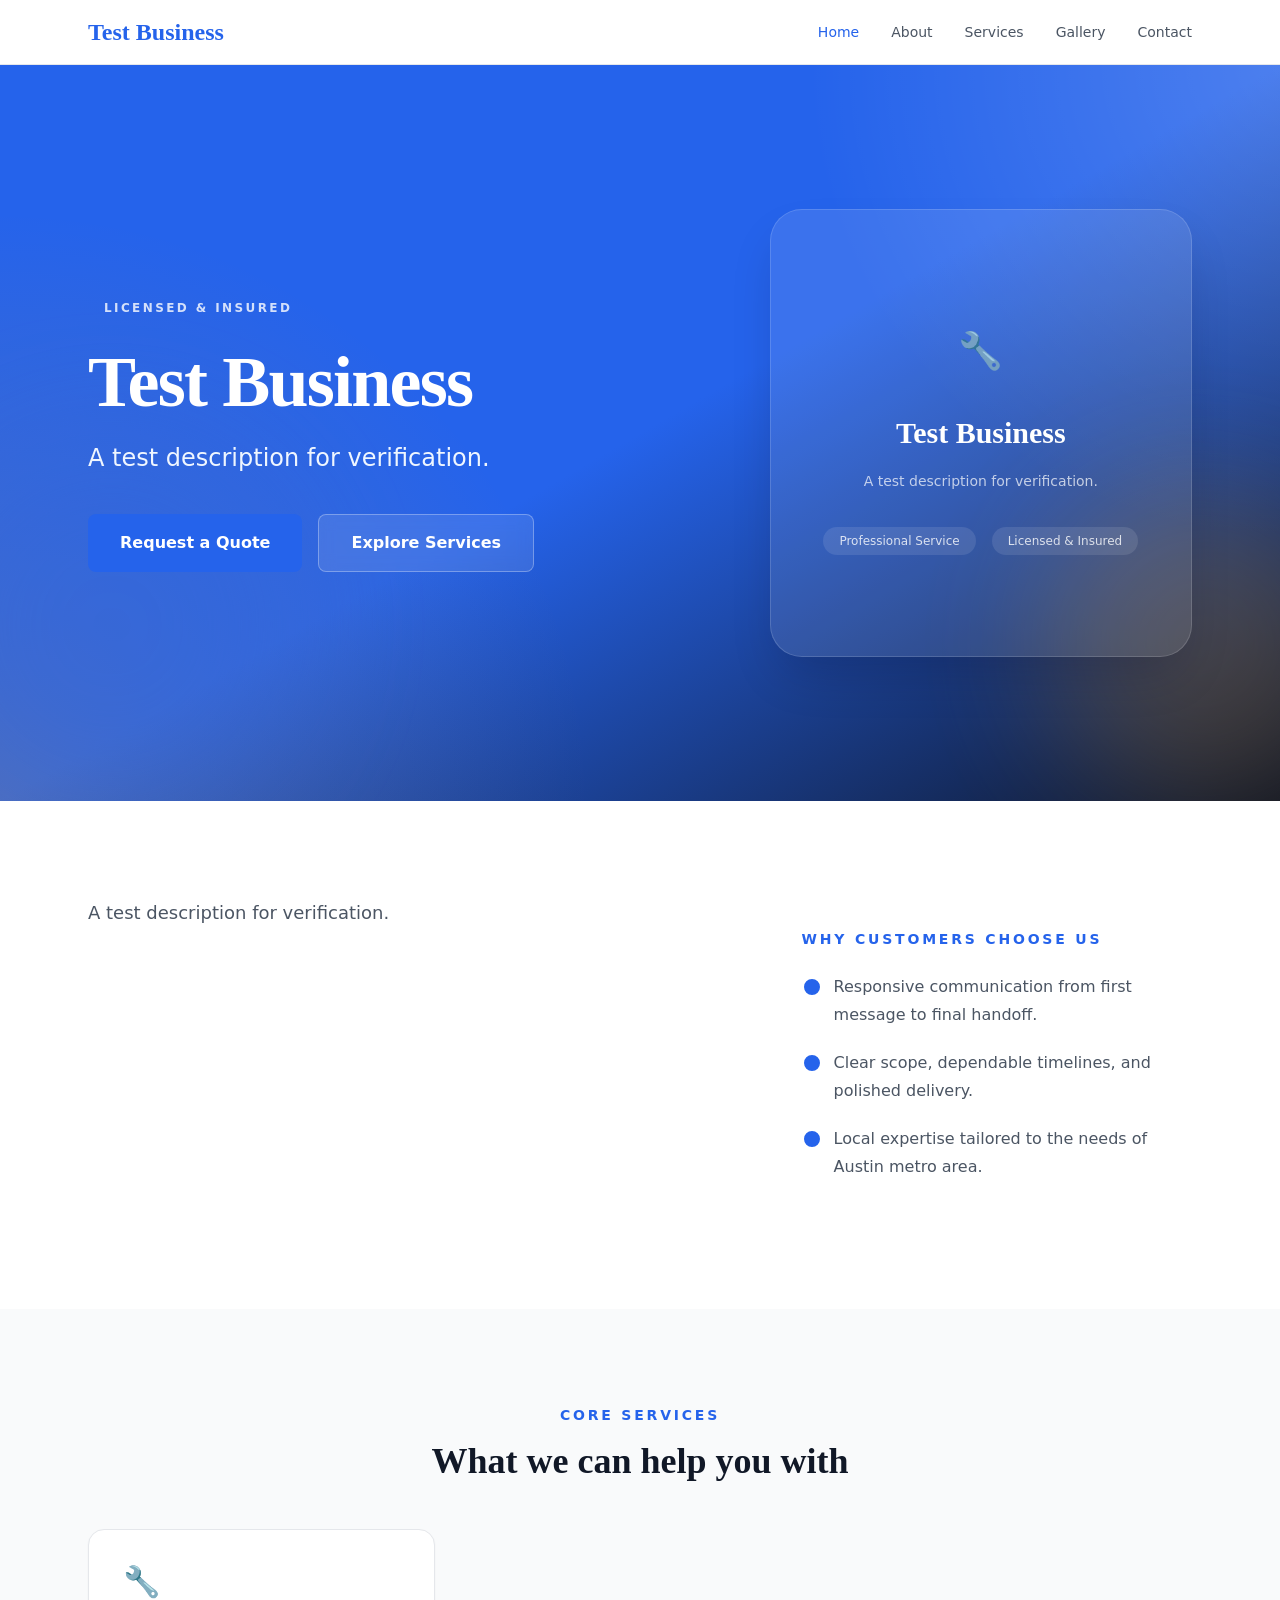
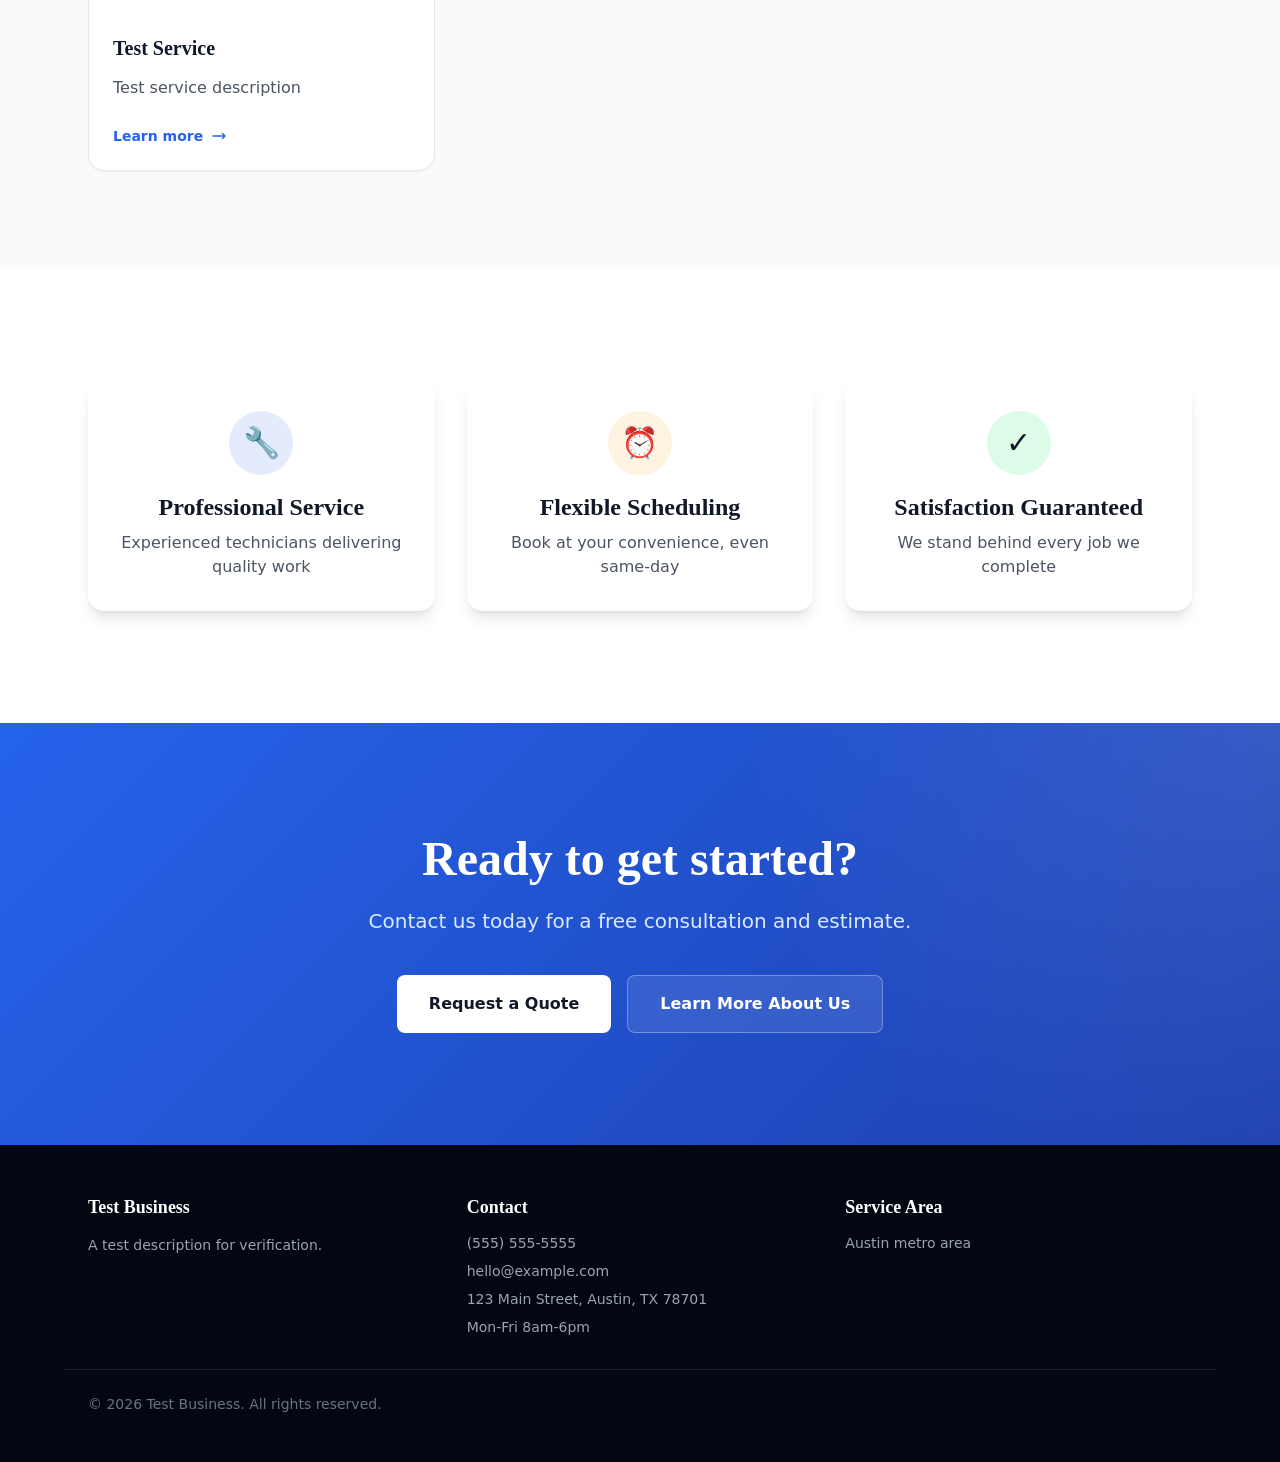
==== commit ebb9d0e2: "Deploy site from 5Pages" ====
--- a/index.html
+++ b/index.html
@@ -1,5 +1,5 @@
-<!DOCTYPE html><html lang="en" data-astro-cid-37fxchfa style="--primaryColor: #2563eb;--secondaryColor: #f59e0b;--displayFont: 'Playfair Display', Georgia, serif;--bodyFont: 'Inter', system-ui, sans-serif;"> <head><!-- Primary Meta Tags --><meta charset="utf-8"><meta name="viewport" content="width=device-width, initial-scale=1"><title>Test Business | Plumbing</title><meta name="description" content="A test description for verification."><meta name="author" content="Test Business"><meta name="robots" content="index, follow"><link rel="canonical" href="https://example.com/"><link rel="preconnect" href="https://fonts.googleapis.com"><link rel="preconnect" href="https://fonts.gstatic.com" crossorigin><link href="https://fonts.googleapis.com/css2?family=Inter:wght@400;500;600;700;800&family=Playfair+Display:wght@600;700&family=Cormorant+Garamond:wght@500;600;700&family=DM+Serif+Display:ital@0;1&family=Space+Grotesk:wght@500;700&family=Source+Sans+3:wght@400;500;600;700&display=swap" rel="stylesheet"><!-- Security & Anti-Phishing --><meta http-equiv="X-Frame-Options" content="SAMEORIGIN"><meta http-equiv="X-Content-Type-Options" content="nosniff"><meta http-equiv="X-XSS-Protection" content="1; mode=block"><meta name="referrer" content="strict-origin-when-cross-origin"><meta http-equiv="Content-Security-Policy" content="default-src 'self'; script-src 'self' https://unpkg.com https://cdnjs.cloudflare.com; style-src 'self' 'unsafe-inline' https://fonts.googleapis.com; font-src 'self' https://fonts.gstatic.com; img-src 'self' data: https:; connect-src 'self'; frame-src 'self' https://unpkg.com; base-uri 'self'; form-action 'self'; frame-ancestors 'self'; object-src 'none'"><!-- Open Graph / Facebook --><meta property="og:type" content="website"><meta property="og:url" content="https://example.com/"><meta property="og:title" content="Test Business | Plumbing"><meta property="og:description" content="A test description for verification."><meta property="og:site_name" content="Test Business"><meta property="og:locale" content="en_US"><meta property="og:image" content=""><meta property="og:image:width" content="1200"><meta property="og:image:height" content="630"><meta property="og:image:alt" content="Test Business | Plumbing"><!-- Twitter --><meta name="twitter:card" content="summary_large_image"><meta name="twitter:url" content="https://example.com/"><meta name="twitter:title" content="Test Business | Plumbing"><meta name="twitter:description" content="A test description for verification."><meta name="twitter:image" content=""><!-- Additional SEO --><meta name="geo.placename" content="123 Main Street, Austin, TX 78701"><!-- Structured Data (JSON-LD) --><script type="application/ld+json">{"@context":"https://schema.org","@type":"LocalBusiness","name":"Test Business","description":"A professional local business website.","url":"https://example.com","telephone":"(555) 555-5555","email":"hello@example.com","address":{"@type":"PostalAddress","streetAddress":"123 Main Street, Austin, TX 78701","addressLocality":"","addressRegion":"","postalCode":"","addressCountry":"US"},"openingHours":"Mon-Fri 8am-6pm","sameAs":[]}</script><link rel="stylesheet" href="/_astro/about.BGkm_3Lx.css"></head> <body class="bg-white text-gray-900" data-astro-cid-37fxchfa style="--primaryColor: #2563eb;--secondaryColor: #f59e0b;--displayFont: 'Playfair Display', Georgia, serif;--bodyFont: 'Inter', system-ui, sans-serif;"> <a href="#main-content" class="sr-only focus:not-sr-only focus:absolute focus:left-4 focus:top-4 focus:z-50 focus:rounded focus:bg-white focus:px-4 focus:py-2 focus:text-sm focus:font-semibold focus:text-gray-900 focus:shadow" data-astro-cid-37fxchfa style="--primaryColor: #2563eb;--secondaryColor: #f59e0b;--displayFont: 'Playfair Display', Georgia, serif;--bodyFont: 'Inter', system-ui, sans-serif;">
+<!DOCTYPE html><html lang="en" data-astro-cid-37fxchfa style="--primaryColor: #2563eb;--secondaryColor: #f59e0b;--displayFont: 'Playfair Display', Georgia, serif;--bodyFont: 'Inter', system-ui, sans-serif;"> <head><!-- Primary Meta Tags --><meta charset="utf-8"><meta name="viewport" content="width=device-width, initial-scale=1"><title>Test Business | Plumbing</title><meta name="description" content="A test description for verification."><meta name="author" content="Test Business"><meta name="robots" content="index, follow"><link rel="canonical" href="https://example.com/"><link rel="preconnect" href="https://fonts.googleapis.com"><link rel="preconnect" href="https://fonts.gstatic.com" crossorigin><link href="https://fonts.googleapis.com/css2?family=Inter:wght@400;500;600;700;800&family=Playfair+Display:wght@600;700&family=Cormorant+Garamond:wght@500;600;700&family=DM+Serif+Display:ital@0;1&family=Space+Grotesk:wght@500;700&family=Source+Sans+3:wght@400;500;600;700&display=swap" rel="stylesheet"><!-- Security & Anti-Phishing --><meta http-equiv="X-Frame-Options" content="SAMEORIGIN"><meta http-equiv="X-Content-Type-Options" content="nosniff"><meta http-equiv="X-XSS-Protection" content="1; mode=block"><meta name="referrer" content="strict-origin-when-cross-origin"><meta http-equiv="Content-Security-Policy" content="default-src 'self'; script-src 'self' https://unpkg.com https://cdnjs.cloudflare.com; style-src 'self' 'unsafe-inline' https://fonts.googleapis.com; font-src 'self' https://fonts.gstatic.com; img-src 'self' data: https:; connect-src 'self'; frame-src 'self' https://unpkg.com; base-uri 'self'; form-action 'self'; frame-ancestors 'self'; object-src 'none'"><!-- Open Graph / Facebook --><meta property="og:type" content="website"><meta property="og:url" content="https://example.com/"><meta property="og:title" content="Test Business | Plumbing"><meta property="og:description" content="A test description for verification."><meta property="og:site_name" content="Test Business"><meta property="og:locale" content="en_US"><meta property="og:image" content=""><meta property="og:image:width" content="1200"><meta property="og:image:height" content="630"><meta property="og:image:alt" content="Test Business | Plumbing"><!-- Twitter --><meta name="twitter:card" content="summary_large_image"><meta name="twitter:url" content="https://example.com/"><meta name="twitter:title" content="Test Business | Plumbing"><meta name="twitter:description" content="A test description for verification."><meta name="twitter:image" content=""><!-- Additional SEO --><meta name="geo.placename" content="123 Main Street, Austin, TX 78701"><!-- Structured Data (JSON-LD) --><script type="application/ld+json">{"@context":"https://schema.org","@type":"LocalBusiness","name":"Test Business","description":"A professional local business website.","url":"https://example.com","telephone":"(555) 555-5555","email":"hello@example.com","address":{"@type":"PostalAddress","streetAddress":"123 Main Street, Austin, TX 78701","addressLocality":"","addressRegion":"","postalCode":"","addressCountry":"US"},"openingHours":"Mon-Fri 8am-6pm","sameAs":[]}</script><link rel="stylesheet" href="/_astro/about.B9j-zqAN.css"></head> <body class="bg-white text-gray-900" data-astro-cid-37fxchfa style="--primaryColor: #2563eb;--secondaryColor: #f59e0b;--displayFont: 'Playfair Display', Georgia, serif;--bodyFont: 'Inter', system-ui, sans-serif;"> <a href="#main-content" class="sr-only focus:not-sr-only focus:absolute focus:left-4 focus:top-4 focus:z-50 focus:rounded focus:bg-white focus:px-4 focus:py-2 focus:text-sm focus:font-semibold focus:text-gray-900 focus:shadow" data-astro-cid-37fxchfa style="--primaryColor: #2563eb;--secondaryColor: #f59e0b;--displayFont: 'Playfair Display', Georgia, serif;--bodyFont: 'Inter', system-ui, sans-serif;">
 Skip to content
-</a> <header class="sticky top-0 z-40 border-b border-gray-200 backdrop-blur bg-white/95" data-astro-cid-37fxchfa style="--primaryColor: #2563eb;--secondaryColor: #f59e0b;--displayFont: 'Playfair Display', Georgia, serif;--bodyFont: 'Inter', system-ui, sans-serif;"> <nav class="mx-auto flex max-w-6xl items-center justify-between px-6 py-4" aria-label="Main navigation" data-astro-cid-37fxchfa style="--primaryColor: #2563eb;--secondaryColor: #f59e0b;--displayFont: 'Playfair Display', Georgia, serif;--bodyFont: 'Inter', system-ui, sans-serif;"> <a href="/" class="font-heading text-2xl font-bold text-primary" data-astro-cid-37fxchfa style="--primaryColor: #2563eb;--secondaryColor: #f59e0b;--displayFont: 'Playfair Display', Georgia, serif;--bodyFont: 'Inter', system-ui, sans-serif;">Test Business</a> <div class="hidden items-center gap-8 md:flex" data-astro-cid-37fxchfa style="--primaryColor: #2563eb;--secondaryColor: #f59e0b;--displayFont: 'Playfair Display', Georgia, serif;--bodyFont: 'Inter', system-ui, sans-serif;"> <a href="/" class="text-sm font-medium transition-colors hover:text-primary text-primary" data-astro-cid-37fxchfa style="--primaryColor: #2563eb;--secondaryColor: #f59e0b;--displayFont: 'Playfair Display', Georgia, serif;--bodyFont: 'Inter', system-ui, sans-serif;"> Home </a><a href="/about/" class="text-sm font-medium transition-colors hover:text-primary text-gray-600" data-astro-cid-37fxchfa style="--primaryColor: #2563eb;--secondaryColor: #f59e0b;--displayFont: 'Playfair Display', Georgia, serif;--bodyFont: 'Inter', system-ui, sans-serif;"> About </a><a href="/services/" class="text-sm font-medium transition-colors hover:text-primary text-gray-600" data-astro-cid-37fxchfa style="--primaryColor: #2563eb;--secondaryColor: #f59e0b;--displayFont: 'Playfair Display', Georgia, serif;--bodyFont: 'Inter', system-ui, sans-serif;"> Services </a><a href="/gallery/" class="text-sm font-medium transition-colors hover:text-primary text-gray-600" data-astro-cid-37fxchfa style="--primaryColor: #2563eb;--secondaryColor: #f59e0b;--displayFont: 'Playfair Display', Georgia, serif;--bodyFont: 'Inter', system-ui, sans-serif;"> Gallery </a><a href="/contact/" class="text-sm font-medium transition-colors hover:text-primary text-gray-600" data-astro-cid-37fxchfa style="--primaryColor: #2563eb;--secondaryColor: #f59e0b;--displayFont: 'Playfair Display', Georgia, serif;--bodyFont: 'Inter', system-ui, sans-serif;"> Contact </a> </div> <details class="relative md:hidden" data-astro-cid-37fxchfa style="--primaryColor: #2563eb;--secondaryColor: #f59e0b;--displayFont: 'Playfair Display', Georgia, serif;--bodyFont: 'Inter', system-ui, sans-serif;"> <summary class="list-none cursor-pointer rounded p-2 text-gray-700 focus:outline-none focus:ring-2 focus:ring-primary focus:ring-offset-2" aria-label="Open mobile navigation" data-astro-cid-37fxchfa style="--primaryColor: #2563eb;--secondaryColor: #f59e0b;--displayFont: 'Playfair Display', Georgia, serif;--bodyFont: 'Inter', system-ui, sans-serif;"> <svg class="h-6 w-6" fill="none" stroke="currentColor" viewBox="0 0 24 24" aria-hidden="true" data-astro-cid-37fxchfa style="--primaryColor: #2563eb;--secondaryColor: #f59e0b;--displayFont: 'Playfair Display', Georgia, serif;--bodyFont: 'Inter', system-ui, sans-serif;"> <path stroke-linecap="round" stroke-linejoin="round" stroke-width="2" d="M4 6h16M4 12h16M4 18h16" data-astro-cid-37fxchfa style="--primaryColor: #2563eb;--secondaryColor: #f59e0b;--displayFont: 'Playfair Display', Georgia, serif;--bodyFont: 'Inter', system-ui, sans-serif;"></path> </svg> </summary> <div class="absolute right-0 mt-3 min-w-48 rounded-xl border p-3 shadow-lg border-gray-200 bg-white" data-astro-cid-37fxchfa style="--primaryColor: #2563eb;--secondaryColor: #f59e0b;--displayFont: 'Playfair Display', Georgia, serif;--bodyFont: 'Inter', system-ui, sans-serif;"> <a href="/" class="block rounded-lg px-3 py-2 text-sm font-medium transition-colors hover:bg-gray-50 hover:text-primary bg-gray-50 text-primary" data-astro-cid-37fxchfa style="--primaryColor: #2563eb;--secondaryColor: #f59e0b;--displayFont: 'Playfair Display', Georgia, serif;--bodyFont: 'Inter', system-ui, sans-serif;"> Home </a><a href="/about/" class="block rounded-lg px-3 py-2 text-sm font-medium transition-colors hover:bg-gray-50 hover:text-primary text-gray-700" data-astro-cid-37fxchfa style="--primaryColor: #2563eb;--secondaryColor: #f59e0b;--displayFont: 'Playfair Display', Georgia, serif;--bodyFont: 'Inter', system-ui, sans-serif;"> About </a><a href="/services/" class="block rounded-lg px-3 py-2 text-sm font-medium transition-colors hover:bg-gray-50 hover:text-primary text-gray-700" data-astro-cid-37fxchfa style="--primaryColor: #2563eb;--secondaryColor: #f59e0b;--displayFont: 'Playfair Display', Georgia, serif;--bodyFont: 'Inter', system-ui, sans-serif;"> Services </a><a href="/gallery/" class="block rounded-lg px-3 py-2 text-sm font-medium transition-colors hover:bg-gray-50 hover:text-primary text-gray-700" data-astro-cid-37fxchfa style="--primaryColor: #2563eb;--secondaryColor: #f59e0b;--displayFont: 'Playfair Display', Georgia, serif;--bodyFont: 'Inter', system-ui, sans-serif;"> Gallery </a><a href="/contact/" class="block rounded-lg px-3 py-2 text-sm font-medium transition-colors hover:bg-gray-50 hover:text-primary text-gray-700" data-astro-cid-37fxchfa style="--primaryColor: #2563eb;--secondaryColor: #f59e0b;--displayFont: 'Playfair Display', Georgia, serif;--bodyFont: 'Inter', system-ui, sans-serif;"> Contact </a> </div> </details> </nav> </header> <main id="main-content" data-astro-cid-37fxchfa style="--primaryColor: #2563eb;--secondaryColor: #f59e0b;--displayFont: 'Playfair Display', Georgia, serif;--bodyFont: 'Inter', system-ui, sans-serif;">  <section class="relative overflow-hidden bg-gradient-to-br from-slate-900 via-slate-800 to-slate-900 py-24 md:py-32 lg:py-40 text-white"> <div class="absolute inset-0 bg-[radial-gradient(circle_at_top_right,_rgba(37,99,235,0.3),_transparent_50%)]"></div> <div class="absolute inset-0 bg-[radial-gradient(circle_at_bottom_left,_rgba(245,158,11,0.15),_transparent_40%)]"></div> <div class="absolute top-20 -left-20 h-64 w-64 rounded-full bg-primary/20 blur-3xl"></div> <div class="absolute bottom-10 -right-20 h-80 w-80 rounded-full bg-secondary/10 blur-3xl"></div> <div class="relative mx-auto max-w-6xl px-6"> <div class="grid items-center gap-12 lg:grid-cols-[1.3fr_0.7fr]"> <div> <span class="inline-block rounded-full bg-primary/20 px-4 py-1.5 text-xs font-semibold uppercase tracking-[0.2em] text-primary-200">Trusted Local Business</span> <h1 class="mt-6 font-heading text-5xl font-bold leading-tight md:text-6xl lg:text-7xl">Test Business</h1> <p class="mt-6 max-w-2xl text-lg leading-8 md:text-xl text-blue-100">A test description for verification.</p> <div class="mt-10 flex flex-wrap gap-4"> <a href="/contact" class="rounded-xl bg-primary px-8 py-4 text-base font-semibold text-white shadow-lg shadow-primary/30 transition-all hover:bg-primary/90 hover:shadow-xl hover:shadow-primary/40 hover:-translate-y-0.5">Request a Quote</a> <a href="/services" class="rounded-xl border border-white/20 bg-white/10 px-8 py-4 text-base font-medium text-white backdrop-blur-sm transition-all hover:bg-white/20 hover:border-white/30">Explore Services</a> </div> <div class="mt-12 flex items-center gap-8 border-t border-white/10 pt-8"> <div class="flex -space-x-3"> <div class="h-10 w-10 rounded-full bg-gradient-to-br from-emerald-400 to-emerald-600 border-2 border-slate-900"></div> <div class="h-10 w-10 rounded-full bg-gradient-to-br from-blue-400 to-blue-600 border-2 border-slate-900"></div> <div class="h-10 w-10 rounded-full bg-gradient-to-br from-amber-400 to-amber-600 border-2 border-slate-900"></div> </div> <div> <p class="text-sm font-medium text-white">Trusted by 500+ customers</p> <div class="mt-1 flex items-center gap-1"> <svg class="h-4 w-4 text-amber-400" fill="currentColor" viewBox="0 0 20 20"><path d="M9.049 2.927c.3-.921 1.603-.921 1.902 0l1.07 3.292a1 1 0 00.95.69h3.462c.969 0 1.371 1.24.588 1.81l-2.8 2.034a1 1 0 00-.364 1.118l1.07 3.292c.3.921-.755 1.688-1.54 1.118l-2.8-2.034a1 1 0 00-1.175 0l-2.8 2.034c-.784.57-1.838-.197-1.539-1.118l1.07-3.292a1 1 0 00-.364-1.118L2.98 8.72c-.783-.57-.38-1.81.588-1.81h3.461a1 1 0 00.951-.69l1.07-3.292z"></path></svg> <span class="text-sm font-medium text-amber-400">4.9/5 rating</span> </div> </div> </div> </div> <div class="relative hidden lg:block"> <div class="absolute -inset-4 rounded-[3rem] bg-gradient-to-br from-primary/30 via-transparent to-secondary/20 blur-2xl"></div> <div class="relative flex min-h-[28rem] items-center justify-center rounded-[2.5rem] border border-white/20 bg-white/5 p-10 shadow-2xl shadow-black/30 backdrop-blur-sm"> <div class="text-center"> <div class="mx-auto mb-6 flex h-20 w-20 items-center justify-center rounded-2xl bg-gradient-to-br from-primary to-secondary"> <svg class="h-10 w-10 text-white" fill="none" stroke="currentColor" viewBox="0 0 24 24"><path stroke-linecap="round" stroke-linejoin="round" stroke-width="1.5" d="M5 3v4M3 5h4M6 17v4m-2-2h4m5-16l2.286 6.857L21 12l-5.714 2.143L13 21l-2.286-6.857L5 12l5.714-2.143L13 3z"></path></svg> </div> <p class="font-heading text-2xl font-semibold text-white">Premium Service</p> <p class="mt-3 text-sm leading-7 text-white/60">Professional Test Business serving the Austin metro area</p> </div> </div> </div> </div> </div> </section> <section class="bg-white py-20 md:py-28"> <div class="mx-auto max-w-6xl px-6"> <div class="grid gap-12 lg:grid-cols-[1.2fr_0.8fr]"> <div class="prose max-w-none text-lg leading-8 text-gray-600"> <p>A test description for verification.</p> </div> <aside class="relative overflow-hidden rounded-3xl bg-gradient-to-br from-gray-50 to-gray-100 p-8 shadow-xl shadow-gray-200/50"> <div class="absolute -right-8 -top-8 h-32 w-32 rounded-full bg-primary/10"></div> <div class="absolute -bottom-4 -left-4 h-24 w-24 rounded-full bg-secondary/10"></div> <p class="relative text-sm font-semibold uppercase tracking-[0.2em] text-primary">Why customers choose us</p> <ul class="relative mt-6 space-y-4 text-sm leading-7 text-gray-600"> <li class="flex items-start gap-3"> <svg class="mt-1 h-5 w-5 flex-shrink-0 text-primary" fill="none" stroke="currentColor" viewBox="0 0 24 24"><path stroke-linecap="round" stroke-linejoin="round" stroke-width="2" d="M5 13l4 4L19 7"></path></svg> <span>Responsive communication from first message to final handoff.</span> </li> <li class="flex items-start gap-3"> <svg class="mt-1 h-5 w-5 flex-shrink-0 text-primary" fill="none" stroke="currentColor" viewBox="0 0 24 24"><path stroke-linecap="round" stroke-linejoin="round" stroke-width="2" d="M5 13l4 4L19 7"></path></svg> <span>Clear scope, dependable timelines, and polished delivery.</span> </li> <li class="flex items-start gap-3"> <svg class="mt-1 h-5 w-5 flex-shrink-0 text-primary" fill="none" stroke="currentColor" viewBox="0 0 24 24"><path stroke-linecap="round" stroke-linejoin="round" stroke-width="2" d="M5 13l4 4L19 7"></path></svg> <span>Local expertise tailored to the needs of Austin metro area.</span> </li> </ul> </aside> </div> </div> </section> <section class="bg-gradient-to-br from-slate-900 via-slate-800 to-slate-900 py-20 md:py-28"> <div class="mx-auto max-w-6xl px-6"> <div class="grid gap-8 md:grid-cols-4"> <div class="text-center"> <div class="text-5xl font-bold text-white">10+</div> <div class="mt-2 text-sm text-gray-400">Years Experience</div> </div> <div class="text-center"> <div class="text-5xl font-bold text-white">500+</div> <div class="mt-2 text-sm text-gray-400">Projects Completed</div> </div> <div class="text-center"> <div class="text-5xl font-bold text-white">100%</div> <div class="mt-2 text-sm text-gray-400">Satisfaction</div> </div> <div class="text-center"> <div class="text-5xl font-bold text-white">24/7</div> <div class="mt-2 text-sm text-gray-400">Emergency Support</div> </div> </div> </div> </section> <section class="bg-gray-50 py-20 md:py-28"> <div class="mx-auto max-w-6xl px-6"> <div class="mx-auto max-w-2xl text-center"> <p class="text-sm font-semibold uppercase tracking-[0.2em] text-primary">Core services</p> <h2 class="mt-4 font-heading text-4xl font-bold text-gray-900">What we can help you with</h2> </div> <div class="mt-12 grid gap-8 md:grid-cols-2 xl:grid-cols-3"> <article class="group relative overflow-hidden rounded-2xl border border-gray-200 bg-white p-8 shadow-md transition-all duration-300 hover:-translate-y-2 hover:shadow-2xl hover:shadow-gray-300/50"> <div class="absolute inset-0 bg-gradient-to-br from-gray-50/50 to-transparent opacity-0 transition-opacity group-hover:opacity-100"></div> <div class="absolute -right-8 -top-8 h-24 w-24 rounded-full bg-gradient-to-br opacity-20 transition-opacity group-hover:opacity-40" style="background: linear-gradient(135deg, var(--color-primary), var(--color-secondary))"></div> <div class="relative"> <div class="mb-6 flex h-14 w-14 items-center justify-center rounded-2xl bg-gradient-to-br from-primary to-blue-600 text-white shadow-lg shadow-gray-200/50"><svg class="h-6 w-6" fill="none" stroke="currentColor" viewBox="0 0 24 24"><path stroke-linecap="round" stroke-linejoin="round" stroke-width="1.5" d="M5 3v4M3 5h4M6 17v4m-2-2h4m5-16l2.286 6.857L21 12l-5.714 2.143L13 21l-2.286-6.857L5 12l5.714-2.143L13 3z"/></svg></div> <h3 class="font-heading text-2xl font-semibold text-gray-900">Test Service</h3> <p class="mt-3 text-base leading-7 text-gray-600">Test service description</p> <div class="mt-6 flex items-center gap-2 text-sm font-medium text-primary opacity-0 transition-all group-hover:opacity-100"> <span>Learn more</span> <svg class="h-4 w-4 transition-transform group-hover:translate-x-1" fill="none" stroke="currentColor" viewBox="0 0 24 24"><path stroke-linecap="round" stroke-linejoin="round" stroke-width="2" d="M17 8l4 4m0 0l-4 4m4-4H3"></path></svg> </div> </div> </article> </div> </div> </section> <section class="bg-white py-20 md:py-28"> <div class="mx-auto max-w-4xl px-6"> <div class="mx-auto max-w-2xl text-center"> <p class="text-sm font-semibold uppercase tracking-[0.2em] text-primary">Testimonials</p> <h2 class="mt-4 font-heading text-4xl font-bold text-gray-900">What our clients say</h2> </div> <div class="mt-12 grid gap-8 md:grid-cols-2"> <div class="relative rounded-2xl bg-gradient-to-br from-gray-50 to-white p-8 shadow-lg shadow-gray-200/50"> <div class="absolute -top-4 left-8 text-4xl text-primary/20">"</div> <p class="relative text-lg leading-8 text-gray-600">"Outstanding service from start to finish. The team was professional, timely, and delivered beyond our expectations. Highly recommend!"</p> <div class="mt-6 flex items-center gap-4"> <div class="h-12 w-12 rounded-full bg-gradient-to-br from-primary to-secondary"></div> <div> <p class="font-semibold text-gray-900">Sarah Johnson</p> <p class="text-sm text-gray-500">Local homeowner</p> </div> </div> </div> <div class="relative rounded-2xl bg-gradient-to-br from-gray-50 to-white p-8 shadow-lg shadow-gray-200/50"> <div class="absolute -top-4 left-8 text-4xl text-primary/20">"</div> <p class="relative text-lg leading-8 text-gray-600">"The best Test Business in the area. They handled our project with such care and attention to detail. We'll definitely be returning."</p> <div class="mt-6 flex items-center gap-4"> <div class="h-12 w-12 rounded-full bg-gradient-to-br from-emerald-400 to-emerald-600"></div> <div> <p class="font-semibold text-gray-900">Michael Chen</p> <p class="text-sm text-gray-500">Business owner</p> </div> </div> </div> </div> </div> </section> <section class="relative overflow-hidden bg-gradient-to-r from-primary to-blue-600 py-20 md:py-28"> <div class="absolute inset-0 bg-[radial-gradient(circle_at_top_right,_rgba(255,255,255,0.2),_transparent_40%)]"></div> <div class="relative mx-auto max-w-4xl px-6 text-center"> <h2 class="font-heading text-4xl font-bold text-white md:text-5xl">Ready to get started?</h2> <p class="mt-6 text-xl text-blue-100">Contact us today for a free consultation and estimate.</p> <div class="mt-10 flex flex-col items-center justify-center gap-4 sm:flex-row"> <a href="/contact" class="rounded-xl bg-white px-8 py-4 text-base font-semibold text-primary shadow-lg transition-all hover:bg-gray-100 hover:shadow-xl hover:-translate-y-0.5">Get in Touch</a> <a href="/services" class="rounded-xl border border-white/30 bg-white/10 px-8 py-4 text-base font-medium text-white backdrop-blur-sm transition-all hover:bg-white/20">View Services</a> </div> </div> </section>  </main> <footer class="bg-gray-950 text-gray-300 py-12" data-astro-cid-37fxchfa style="--primaryColor: #2563eb;--secondaryColor: #f59e0b;--displayFont: 'Playfair Display', Georgia, serif;--bodyFont: 'Inter', system-ui, sans-serif;"> <div class="mx-auto grid max-w-6xl gap-8 px-6 md:grid-cols-3" data-astro-cid-37fxchfa style="--primaryColor: #2563eb;--secondaryColor: #f59e0b;--displayFont: 'Playfair Display', Georgia, serif;--bodyFont: 'Inter', system-ui, sans-serif;"> <div data-astro-cid-37fxchfa style="--primaryColor: #2563eb;--secondaryColor: #f59e0b;--displayFont: 'Playfair Display', Georgia, serif;--bodyFont: 'Inter', system-ui, sans-serif;"> <h2 class="font-heading text-lg font-semibold text-white" data-astro-cid-37fxchfa style="--primaryColor: #2563eb;--secondaryColor: #f59e0b;--displayFont: 'Playfair Display', Georgia, serif;--bodyFont: 'Inter', system-ui, sans-serif;">Test Business</h2> <p class="mt-3 text-sm leading-6 text-gray-400" data-astro-cid-37fxchfa style="--primaryColor: #2563eb;--secondaryColor: #f59e0b;--displayFont: 'Playfair Display', Georgia, serif;--bodyFont: 'Inter', system-ui, sans-serif;">A test description for verification.</p> </div> <div data-astro-cid-37fxchfa style="--primaryColor: #2563eb;--secondaryColor: #f59e0b;--displayFont: 'Playfair Display', Georgia, serif;--bodyFont: 'Inter', system-ui, sans-serif;"> <h2 class="font-heading text-lg font-semibold text-white" data-astro-cid-37fxchfa style="--primaryColor: #2563eb;--secondaryColor: #f59e0b;--displayFont: 'Playfair Display', Georgia, serif;--bodyFont: 'Inter', system-ui, sans-serif;">Contact</h2> <div class="mt-3 space-y-2 text-sm text-gray-400" data-astro-cid-37fxchfa style="--primaryColor: #2563eb;--secondaryColor: #f59e0b;--displayFont: 'Playfair Display', Georgia, serif;--bodyFont: 'Inter', system-ui, sans-serif;"> <p data-astro-cid-37fxchfa style="--primaryColor: #2563eb;--secondaryColor: #f59e0b;--displayFont: 'Playfair Display', Georgia, serif;--bodyFont: 'Inter', system-ui, sans-serif;">(555) 555-5555</p> <p data-astro-cid-37fxchfa style="--primaryColor: #2563eb;--secondaryColor: #f59e0b;--displayFont: 'Playfair Display', Georgia, serif;--bodyFont: 'Inter', system-ui, sans-serif;">hello@example.com</p> <p data-astro-cid-37fxchfa style="--primaryColor: #2563eb;--secondaryColor: #f59e0b;--displayFont: 'Playfair Display', Georgia, serif;--bodyFont: 'Inter', system-ui, sans-serif;">123 Main Street, Austin, TX 78701</p> <p data-astro-cid-37fxchfa style="--primaryColor: #2563eb;--secondaryColor: #f59e0b;--displayFont: 'Playfair Display', Georgia, serif;--bodyFont: 'Inter', system-ui, sans-serif;">Mon-Fri 8am-6pm</p> </div> </div> <div data-astro-cid-37fxchfa style="--primaryColor: #2563eb;--secondaryColor: #f59e0b;--displayFont: 'Playfair Display', Georgia, serif;--bodyFont: 'Inter', system-ui, sans-serif;"> <h2 class="font-heading text-lg font-semibold text-white" data-astro-cid-37fxchfa style="--primaryColor: #2563eb;--secondaryColor: #f59e0b;--displayFont: 'Playfair Display', Georgia, serif;--bodyFont: 'Inter', system-ui, sans-serif;">Service Area</h2> <p class="mt-3 text-sm text-gray-400" data-astro-cid-37fxchfa style="--primaryColor: #2563eb;--secondaryColor: #f59e0b;--displayFont: 'Playfair Display', Georgia, serif;--bodyFont: 'Inter', system-ui, sans-serif;">Austin metro area</p> <div class="mt-4 flex flex-wrap gap-3" data-astro-cid-37fxchfa style="--primaryColor: #2563eb;--secondaryColor: #f59e0b;--displayFont: 'Playfair Display', Georgia, serif;--bodyFont: 'Inter', system-ui, sans-serif;">  </div> </div> </div> <div class="mx-auto mt-8 max-w-6xl border-t border-white/10 px-6 pt-6 text-sm text-gray-500" data-astro-cid-37fxchfa style="--primaryColor: #2563eb;--secondaryColor: #f59e0b;--displayFont: 'Playfair Display', Georgia, serif;--bodyFont: 'Inter', system-ui, sans-serif;">
+</a> <header class="sticky top-0 z-40 border-b border-gray-200 backdrop-blur bg-white/95" data-astro-cid-37fxchfa style="--primaryColor: #2563eb;--secondaryColor: #f59e0b;--displayFont: 'Playfair Display', Georgia, serif;--bodyFont: 'Inter', system-ui, sans-serif;"> <nav class="mx-auto flex max-w-6xl items-center justify-between px-6 py-4" aria-label="Main navigation" data-astro-cid-37fxchfa style="--primaryColor: #2563eb;--secondaryColor: #f59e0b;--displayFont: 'Playfair Display', Georgia, serif;--bodyFont: 'Inter', system-ui, sans-serif;"> <a href="/" class="font-heading text-2xl font-bold text-primary" data-astro-cid-37fxchfa style="--primaryColor: #2563eb;--secondaryColor: #f59e0b;--displayFont: 'Playfair Display', Georgia, serif;--bodyFont: 'Inter', system-ui, sans-serif;">Test Business</a> <div class="hidden items-center gap-8 md:flex" data-astro-cid-37fxchfa style="--primaryColor: #2563eb;--secondaryColor: #f59e0b;--displayFont: 'Playfair Display', Georgia, serif;--bodyFont: 'Inter', system-ui, sans-serif;"> <a href="/" class="text-sm font-medium transition-colors hover:text-primary text-primary" data-astro-cid-37fxchfa style="--primaryColor: #2563eb;--secondaryColor: #f59e0b;--displayFont: 'Playfair Display', Georgia, serif;--bodyFont: 'Inter', system-ui, sans-serif;"> Home </a><a href="/about/" class="text-sm font-medium transition-colors hover:text-primary text-gray-600" data-astro-cid-37fxchfa style="--primaryColor: #2563eb;--secondaryColor: #f59e0b;--displayFont: 'Playfair Display', Georgia, serif;--bodyFont: 'Inter', system-ui, sans-serif;"> About </a><a href="/services/" class="text-sm font-medium transition-colors hover:text-primary text-gray-600" data-astro-cid-37fxchfa style="--primaryColor: #2563eb;--secondaryColor: #f59e0b;--displayFont: 'Playfair Display', Georgia, serif;--bodyFont: 'Inter', system-ui, sans-serif;"> Services </a><a href="/gallery/" class="text-sm font-medium transition-colors hover:text-primary text-gray-600" data-astro-cid-37fxchfa style="--primaryColor: #2563eb;--secondaryColor: #f59e0b;--displayFont: 'Playfair Display', Georgia, serif;--bodyFont: 'Inter', system-ui, sans-serif;"> Gallery </a><a href="/contact/" class="text-sm font-medium transition-colors hover:text-primary text-gray-600" data-astro-cid-37fxchfa style="--primaryColor: #2563eb;--secondaryColor: #f59e0b;--displayFont: 'Playfair Display', Georgia, serif;--bodyFont: 'Inter', system-ui, sans-serif;"> Contact </a> </div> <details class="relative md:hidden" data-astro-cid-37fxchfa style="--primaryColor: #2563eb;--secondaryColor: #f59e0b;--displayFont: 'Playfair Display', Georgia, serif;--bodyFont: 'Inter', system-ui, sans-serif;"> <summary class="list-none cursor-pointer rounded p-2 text-gray-700 focus:outline-none focus:ring-2 focus:ring-primary focus:ring-offset-2" aria-label="Open mobile navigation" data-astro-cid-37fxchfa style="--primaryColor: #2563eb;--secondaryColor: #f59e0b;--displayFont: 'Playfair Display', Georgia, serif;--bodyFont: 'Inter', system-ui, sans-serif;"> <svg class="h-6 w-6" fill="none" stroke="currentColor" viewBox="0 0 24 24" aria-hidden="true" data-astro-cid-37fxchfa style="--primaryColor: #2563eb;--secondaryColor: #f59e0b;--displayFont: 'Playfair Display', Georgia, serif;--bodyFont: 'Inter', system-ui, sans-serif;"> <path stroke-linecap="round" stroke-linejoin="round" stroke-width="2" d="M4 6h16M4 12h16M4 18h16" data-astro-cid-37fxchfa style="--primaryColor: #2563eb;--secondaryColor: #f59e0b;--displayFont: 'Playfair Display', Georgia, serif;--bodyFont: 'Inter', system-ui, sans-serif;"></path> </svg> </summary> <div class="absolute right-0 mt-3 min-w-48 rounded-xl border p-3 shadow-lg border-gray-200 bg-white" data-astro-cid-37fxchfa style="--primaryColor: #2563eb;--secondaryColor: #f59e0b;--displayFont: 'Playfair Display', Georgia, serif;--bodyFont: 'Inter', system-ui, sans-serif;"> <a href="/" class="block rounded-lg px-3 py-2 text-sm font-medium transition-colors hover:bg-gray-50 hover:text-primary bg-gray-50 text-primary" data-astro-cid-37fxchfa style="--primaryColor: #2563eb;--secondaryColor: #f59e0b;--displayFont: 'Playfair Display', Georgia, serif;--bodyFont: 'Inter', system-ui, sans-serif;"> Home </a><a href="/about/" class="block rounded-lg px-3 py-2 text-sm font-medium transition-colors hover:bg-gray-50 hover:text-primary text-gray-700" data-astro-cid-37fxchfa style="--primaryColor: #2563eb;--secondaryColor: #f59e0b;--displayFont: 'Playfair Display', Georgia, serif;--bodyFont: 'Inter', system-ui, sans-serif;"> About </a><a href="/services/" class="block rounded-lg px-3 py-2 text-sm font-medium transition-colors hover:bg-gray-50 hover:text-primary text-gray-700" data-astro-cid-37fxchfa style="--primaryColor: #2563eb;--secondaryColor: #f59e0b;--displayFont: 'Playfair Display', Georgia, serif;--bodyFont: 'Inter', system-ui, sans-serif;"> Services </a><a href="/gallery/" class="block rounded-lg px-3 py-2 text-sm font-medium transition-colors hover:bg-gray-50 hover:text-primary text-gray-700" data-astro-cid-37fxchfa style="--primaryColor: #2563eb;--secondaryColor: #f59e0b;--displayFont: 'Playfair Display', Georgia, serif;--bodyFont: 'Inter', system-ui, sans-serif;"> Gallery </a><a href="/contact/" class="block rounded-lg px-3 py-2 text-sm font-medium transition-colors hover:bg-gray-50 hover:text-primary text-gray-700" data-astro-cid-37fxchfa style="--primaryColor: #2563eb;--secondaryColor: #f59e0b;--displayFont: 'Playfair Display', Georgia, serif;--bodyFont: 'Inter', system-ui, sans-serif;"> Contact </a> </div> </details> </nav> </header> <main id="main-content" data-astro-cid-37fxchfa style="--primaryColor: #2563eb;--secondaryColor: #f59e0b;--displayFont: 'Playfair Display', Georgia, serif;--bodyFont: 'Inter', system-ui, sans-serif;">  <section class="relative overflow-hidden py-24 md:py-36 bg-gradient-to-br from-primary via-primary to-slate-900 text-white"> <div class="absolute inset-0 bg-[radial-gradient(circle_at_top_right,_rgba(255,255,255,0.18),_transparent_32%)]"></div> <div class="absolute inset-0 bg-[radial-gradient(circle_at_bottom_left,_rgba(245,158,11,0.2),_transparent_40%)]"></div> <div class="absolute -left-20 top-1/2 h-96 w-96 rounded-full opacity-30 blur-3xl animate-pulse" style="background:#2563eb"></div> <div class="absolute -right-20 bottom-0 h-80 w-80 rounded-full opacity-20 blur-3xl animate-pulse" style="background:#f59e0b"></div> <div class="relative mx-auto max-w-6xl px-6"> <div class="grid items-center gap-12 lg:grid-cols-[1.2fr_0.8fr]"> <div> <span class="inline-block rounded-full px-4 py-1.5 text-xs font-bold uppercase tracking-[0.2em] bg-primary/20 text-white/80">Licensed & Insured</span> <h1 class="mt-6 font-heading text-5xl font-bold leading-tight tracking-tight md:text-6xl lg:text-7xl">Test Business</h1> <p class="mt-6 max-w-2xl text-xl leading-8 md:text-2xl text-blue-50">A test description for verification.</p> <div class="mt-10 flex flex-col gap-4 sm:flex-row"> <a href="/contact" class="btn-primary inline-flex items-center justify-center rounded-lg px-8 py-4 text-base font-semibold transition-all hover:scale-105 hover:shadow-xl rounded-lg bg-primary text-white">Request a Quote</a> <a href="/services" class="btn-secondary inline-flex items-center justify-center rounded-lg border border-white/30 bg-white/10 px-8 py-4 text-base font-semibold text-white backdrop-blur transition-all hover:bg-white/20 rounded-lg border border-gray-300 bg-white text-gray-700">Explore Services</a> </div> </div> <div> <div class="flex min-h-[28rem] items-center justify-center rounded-[2.5rem] border border-white/15 bg-white/10 p-10 text-center shadow-2xl rounded-[2rem] border border-white/15 bg-white/10 p-10 text-white/80 shadow-2xl shadow-slate-950/20"> <div> <div class="mx-auto mb-6 flex h-20 w-20 items-center justify-center rounded-full bg-primary/20 text-4xl">🔧</div> <p class="font-heading text-3xl font-semibold text-white">Test Business</p> <p class="mt-4 text-sm leading-7 text-white/70">A test description for verification.</p> <div class="mt-8 flex flex-wrap justify-center gap-4"> <span class="rounded-full bg-white/10 px-4 py-1.5 text-xs font-medium text-white/80">Professional Service</span> <span class="rounded-full bg-white/10 px-4 py-1.5 text-xs font-medium text-white/80">Licensed & Insured</span> </div> </div> </div> </div> </div> </div> </section> <section class="py-16 md:py-24"> <div class="mx-auto max-w-6xl px-6"> <div class="grid gap-12 lg:grid-cols-[1.2fr_0.8fr]"> <div class="prose max-w-none text-lg leading-8 text-gray-600"> <p>A test description for verification.</p> </div> <aside class="rounded-3xl bg-gray-50 p-8 bg-white"> <p class="text-sm font-semibold uppercase tracking-[0.2em]" style="color:#2563eb">Why customers choose us</p> <ul class="mt-6 space-y-5 text-base leading-7 text-gray-600"> <li class="flex items-start gap-3"> <svg class="mt-1 h-5 w-5 flex-shrink-0" style="color:#2563eb" fill="currentColor" viewBox="0 0 20 20"><path d="M10 18a8 8 0 100-16 8 8 0 000 16zm3.707-9.293a1 1 0 00-1.414-1.414L9 10.586 7.707 9.293a1 1 0 00-1.414 1.414l2 2a1 1 0 001.414 0l4-4z"></path></svg> <span>Responsive communication from first message to final handoff.</span> </li> <li class="flex items-start gap-3"> <svg class="mt-1 h-5 w-5 flex-shrink-0" style="color:#2563eb" fill="currentColor" viewBox="0 0 20 20"><path d="M10 18a8 8 0 100-16 8 8 0 000 16zm3.707-9.293a1 1 0 00-1.414-1.414L9 10.586 7.707 9.293a1 1 0 00-1.414 1.414l2 2a1 1 0 001.414 0l4-4z"></path></svg> <span>Clear scope, dependable timelines, and polished delivery.</span> </li> <li class="flex items-start gap-3"> <svg class="mt-1 h-5 w-5 flex-shrink-0" style="color:#2563eb" fill="currentColor" viewBox="0 0 20 20"><path d="M10 18a8 8 0 100-16 8 8 0 000 16zm3.707-9.293a1 1 0 00-1.414-1.414L9 10.586 7.707 9.293a1 1 0 00-1.414 1.414l2 2a1 1 0 001.414 0l4-4z"></path></svg> <span>Local expertise tailored to the needs of Austin metro area.</span> </li> </ul> </aside> </div> </div> </section> <section class="bg-gray-50 py-16 md:py-24"> <div class="mx-auto max-w-6xl px-6"> <div class="mx-auto max-w-2xl text-center"> <p class="text-sm font-semibold uppercase tracking-[0.2em]" style="color:#2563eb">Core services</p> <h2 class="mt-4 font-heading text-4xl font-bold text-gray-900">What we can help you with</h2> </div> <div class="mt-12 grid gap-8 md:grid-cols-2 xl:grid-cols-3"> <article class="rounded-2xl border border-gray-200 bg-white p-6 shadow-sm transition-transform hover:-translate-y-1 hover:shadow-lg"> <div class="absolute inset-0 bg-gradient-to-br from-primary/5 via-transparent to-secondary/5 opacity-0 transition-opacity group-hover:opacity-100"></div> <div class="relative"> <div class="mb-6 flex h-14 w-14 items-center justify-center rounded-2xl text-3xl transition-transform group-hover:scale-110 bg-primary/10 text-primary"> 🔧 </div> <h3 class="font-heading text-xl font-bold text-gray-900">Test Service</h3> <p class="mt-3 text-base leading-7 text-gray-600">Test service description</p> <div class="mt-6 flex items-center gap-2 text-sm font-semibold transition-colors group-hover:text-primary" style="color:#2563eb"> <span>Learn more</span> <svg class="h-4 w-4 transition-transform group-hover:translate-x-1" fill="none" stroke="currentColor" viewBox="0 0 24 24"> <path stroke-linecap="round" stroke-linejoin="round" stroke-width="2" d="M17 8l4 4m0 0l-4 4m4-4H3"></path> </svg> </div> </div> </article> </div> </div> </section> <section class="py-20 md:py-28"> <div class="mx-auto max-w-6xl px-6"> <div class="grid gap-8 md:grid-cols-3"> <div class="rounded-2xl bg-white p-8 text-center shadow-lg"> <div class="mx-auto mb-4 flex h-16 w-16 items-center justify-center rounded-full text-3xl" style="background:#2563eb20">🔧</div> <h3 class="font-heading text-2xl font-bold text-gray-900">Professional Service</h3> <p class="mt-2 text-gray-600">Experienced technicians delivering quality work</p> </div> <div class="rounded-2xl bg-white p-8 text-center shadow-lg"> <div class="mx-auto mb-4 flex h-16 w-16 items-center justify-center rounded-full text-3xl" style="background:#f59e0b20">⏰</div> <h3 class="font-heading text-2xl font-bold text-gray-900">Flexible Scheduling</h3> <p class="mt-2 text-gray-600">Book at your convenience, even same-day</p> </div> <div class="rounded-2xl bg-white p-8 text-center shadow-lg"> <div class="mx-auto mb-4 flex h-16 w-16 items-center justify-center rounded-full text-3xl bg-green-100">✓</div> <h3 class="font-heading text-2xl font-bold text-gray-900">Satisfaction Guaranteed</h3> <p class="mt-2 text-gray-600">We stand behind every job we complete</p> </div> </div> </div> </section> <section class="relative overflow-hidden py-20 md:py-28" style="background:linear-gradient(135deg, #2563eb, #1e40af)"> <div class="absolute inset-0 bg-[radial-gradient(circle_at_top_right,_rgba(255,255,255,0.1),_transparent_40%)]"></div> <div class="relative mx-auto max-w-4xl px-6 text-center"> <h2 class="font-heading text-4xl font-bold text-white md:text-5xl">Ready to get started?</h2> <p class="mt-6 text-xl text-blue-100">Contact us today for a free consultation and estimate.</p> <div class="mt-10 flex flex-col gap-4 sm:flex-row sm:justify-center"> <a href="/contact" class="inline-flex items-center justify-center rounded-lg bg-white px-8 py-4 text-base font-semibold text-gray-900 transition-transform hover:scale-105 hover:shadow-xl">Request a Quote</a> <a href="/about" class="inline-flex items-center justify-center rounded-lg border border-white/30 bg-white/10 px-8 py-4 text-base font-semibold text-white backdrop-blur transition-all hover:bg-white/20">Learn More About Us</a> </div> </div> </section>  </main> <footer class="bg-gray-950 text-gray-300 py-12" data-astro-cid-37fxchfa style="--primaryColor: #2563eb;--secondaryColor: #f59e0b;--displayFont: 'Playfair Display', Georgia, serif;--bodyFont: 'Inter', system-ui, sans-serif;"> <div class="mx-auto grid max-w-6xl gap-8 px-6 md:grid-cols-3" data-astro-cid-37fxchfa style="--primaryColor: #2563eb;--secondaryColor: #f59e0b;--displayFont: 'Playfair Display', Georgia, serif;--bodyFont: 'Inter', system-ui, sans-serif;"> <div data-astro-cid-37fxchfa style="--primaryColor: #2563eb;--secondaryColor: #f59e0b;--displayFont: 'Playfair Display', Georgia, serif;--bodyFont: 'Inter', system-ui, sans-serif;"> <h2 class="font-heading text-lg font-semibold text-white" data-astro-cid-37fxchfa style="--primaryColor: #2563eb;--secondaryColor: #f59e0b;--displayFont: 'Playfair Display', Georgia, serif;--bodyFont: 'Inter', system-ui, sans-serif;">Test Business</h2> <p class="mt-3 text-sm leading-6 text-gray-400" data-astro-cid-37fxchfa style="--primaryColor: #2563eb;--secondaryColor: #f59e0b;--displayFont: 'Playfair Display', Georgia, serif;--bodyFont: 'Inter', system-ui, sans-serif;">A test description for verification.</p> </div> <div data-astro-cid-37fxchfa style="--primaryColor: #2563eb;--secondaryColor: #f59e0b;--displayFont: 'Playfair Display', Georgia, serif;--bodyFont: 'Inter', system-ui, sans-serif;"> <h2 class="font-heading text-lg font-semibold text-white" data-astro-cid-37fxchfa style="--primaryColor: #2563eb;--secondaryColor: #f59e0b;--displayFont: 'Playfair Display', Georgia, serif;--bodyFont: 'Inter', system-ui, sans-serif;">Contact</h2> <div class="mt-3 space-y-2 text-sm text-gray-400" data-astro-cid-37fxchfa style="--primaryColor: #2563eb;--secondaryColor: #f59e0b;--displayFont: 'Playfair Display', Georgia, serif;--bodyFont: 'Inter', system-ui, sans-serif;"> <p data-astro-cid-37fxchfa style="--primaryColor: #2563eb;--secondaryColor: #f59e0b;--displayFont: 'Playfair Display', Georgia, serif;--bodyFont: 'Inter', system-ui, sans-serif;">(555) 555-5555</p> <p data-astro-cid-37fxchfa style="--primaryColor: #2563eb;--secondaryColor: #f59e0b;--displayFont: 'Playfair Display', Georgia, serif;--bodyFont: 'Inter', system-ui, sans-serif;">hello@example.com</p> <p data-astro-cid-37fxchfa style="--primaryColor: #2563eb;--secondaryColor: #f59e0b;--displayFont: 'Playfair Display', Georgia, serif;--bodyFont: 'Inter', system-ui, sans-serif;">123 Main Street, Austin, TX 78701</p> <p data-astro-cid-37fxchfa style="--primaryColor: #2563eb;--secondaryColor: #f59e0b;--displayFont: 'Playfair Display', Georgia, serif;--bodyFont: 'Inter', system-ui, sans-serif;">Mon-Fri 8am-6pm</p> </div> </div> <div data-astro-cid-37fxchfa style="--primaryColor: #2563eb;--secondaryColor: #f59e0b;--displayFont: 'Playfair Display', Georgia, serif;--bodyFont: 'Inter', system-ui, sans-serif;"> <h2 class="font-heading text-lg font-semibold text-white" data-astro-cid-37fxchfa style="--primaryColor: #2563eb;--secondaryColor: #f59e0b;--displayFont: 'Playfair Display', Georgia, serif;--bodyFont: 'Inter', system-ui, sans-serif;">Service Area</h2> <p class="mt-3 text-sm text-gray-400" data-astro-cid-37fxchfa style="--primaryColor: #2563eb;--secondaryColor: #f59e0b;--displayFont: 'Playfair Display', Georgia, serif;--bodyFont: 'Inter', system-ui, sans-serif;">Austin metro area</p> <div class="mt-4 flex flex-wrap gap-3" data-astro-cid-37fxchfa style="--primaryColor: #2563eb;--secondaryColor: #f59e0b;--displayFont: 'Playfair Display', Georgia, serif;--bodyFont: 'Inter', system-ui, sans-serif;">  </div> </div> </div> <div class="mx-auto mt-8 max-w-6xl border-t border-white/10 px-6 pt-6 text-sm text-gray-500" data-astro-cid-37fxchfa style="--primaryColor: #2563eb;--secondaryColor: #f59e0b;--displayFont: 'Playfair Display', Georgia, serif;--bodyFont: 'Inter', system-ui, sans-serif;">
 &copy; 2026 Test Business. All rights reserved.
 </div> </footer> </body></html>
--- a/_astro/about.B9j-zqAN.css
+++ b/_astro/about.B9j-zqAN.css
@@ -0,0 +1 @@
+*,:before,:after{--tw-border-spacing-x: 0;--tw-border-spacing-y: 0;--tw-translate-x: 0;--tw-translate-y: 0;--tw-rotate: 0;--tw-skew-x: 0;--tw-skew-y: 0;--tw-scale-x: 1;--tw-scale-y: 1;--tw-pan-x: ;--tw-pan-y: ;--tw-pinch-zoom: ;--tw-scroll-snap-strictness: proximity;--tw-gradient-from-position: ;--tw-gradient-via-position: ;--tw-gradient-to-position: ;--tw-ordinal: ;--tw-slashed-zero: ;--tw-numeric-figure: ;--tw-numeric-spacing: ;--tw-numeric-fraction: ;--tw-ring-inset: ;--tw-ring-offset-width: 0px;--tw-ring-offset-color: #fff;--tw-ring-color: rgb(59 130 246 / .5);--tw-ring-offset-shadow: 0 0 #0000;--tw-ring-shadow: 0 0 #0000;--tw-shadow: 0 0 #0000;--tw-shadow-colored: 0 0 #0000;--tw-blur: ;--tw-brightness: ;--tw-contrast: ;--tw-grayscale: ;--tw-hue-rotate: ;--tw-invert: ;--tw-saturate: ;--tw-sepia: ;--tw-drop-shadow: ;--tw-backdrop-blur: ;--tw-backdrop-brightness: ;--tw-backdrop-contrast: ;--tw-backdrop-grayscale: ;--tw-backdrop-hue-rotate: ;--tw-backdrop-invert: ;--tw-backdrop-opacity: ;--tw-backdrop-saturate: ;--tw-backdrop-sepia: ;--tw-contain-size: ;--tw-contain-layout: ;--tw-contain-paint: ;--tw-contain-style: }::backdrop{--tw-border-spacing-x: 0;--tw-border-spacing-y: 0;--tw-translate-x: 0;--tw-translate-y: 0;--tw-rotate: 0;--tw-skew-x: 0;--tw-skew-y: 0;--tw-scale-x: 1;--tw-scale-y: 1;--tw-pan-x: ;--tw-pan-y: ;--tw-pinch-zoom: ;--tw-scroll-snap-strictness: proximity;--tw-gradient-from-position: ;--tw-gradient-via-position: ;--tw-gradient-to-position: ;--tw-ordinal: ;--tw-slashed-zero: ;--tw-numeric-figure: ;--tw-numeric-spacing: ;--tw-numeric-fraction: ;--tw-ring-inset: ;--tw-ring-offset-width: 0px;--tw-ring-offset-color: #fff;--tw-ring-color: rgb(59 130 246 / .5);--tw-ring-offset-shadow: 0 0 #0000;--tw-ring-shadow: 0 0 #0000;--tw-shadow: 0 0 #0000;--tw-shadow-colored: 0 0 #0000;--tw-blur: ;--tw-brightness: ;--tw-contrast: ;--tw-grayscale: ;--tw-hue-rotate: ;--tw-invert: ;--tw-saturate: ;--tw-sepia: ;--tw-drop-shadow: ;--tw-backdrop-blur: ;--tw-backdrop-brightness: ;--tw-backdrop-contrast: ;--tw-backdrop-grayscale: ;--tw-backdrop-hue-rotate: ;--tw-backdrop-invert: ;--tw-backdrop-opacity: ;--tw-backdrop-saturate: ;--tw-backdrop-sepia: ;--tw-contain-size: ;--tw-contain-layout: ;--tw-contain-paint: ;--tw-contain-style: }*,:before,:after{box-sizing:border-box;border-width:0;border-style:solid;border-color:#e5e7eb}:before,:after{--tw-content: ""}html,:host{line-height:1.5;-webkit-text-size-adjust:100%;-moz-tab-size:4;-o-tab-size:4;tab-size:4;font-family:ui-sans-serif,system-ui,sans-serif,"Apple Color Emoji","Segoe UI Emoji",Segoe UI Symbol,"Noto Color Emoji";font-feature-settings:normal;font-variation-settings:normal;-webkit-tap-highlight-color:transparent}body{margin:0;line-height:inherit}hr{height:0;color:inherit;border-top-width:1px}abbr:where([title]){-webkit-text-decoration:underline dotted;text-decoration:underline dotted}h1,h2,h3,h4,h5,h6{font-size:inherit;font-weight:inherit}a{color:inherit;text-decoration:inherit}b,strong{font-weight:bolder}code,kbd,samp,pre{font-family:ui-monospace,SFMono-Regular,Menlo,Monaco,Consolas,Liberation Mono,Courier New,monospace;font-feature-settings:normal;font-variation-settings:normal;font-size:1em}small{font-size:80%}sub,sup{font-size:75%;line-height:0;position:relative;vertical-align:baseline}sub{bottom:-.25em}sup{top:-.5em}table{text-indent:0;border-color:inherit;border-collapse:collapse}button,input,optgroup,select,textarea{font-family:inherit;font-feature-settings:inherit;font-variation-settings:inherit;font-size:100%;font-weight:inherit;line-height:inherit;letter-spacing:inherit;color:inherit;margin:0;padding:0}button,select{text-transform:none}button,input:where([type=button]),input:where([type=reset]),input:where([type=submit]){-webkit-appearance:button;background-color:transparent;background-image:none}:-moz-focusring{outline:auto}:-moz-ui-invalid{box-shadow:none}progress{vertical-align:baseline}::-webkit-inner-spin-button,::-webkit-outer-spin-button{height:auto}[type=search]{-webkit-appearance:textfield;outline-offset:-2px}::-webkit-search-decoration{-webkit-appearance:none}::-webkit-file-upload-button{-webkit-appearance:button;font:inherit}summary{display:list-item}blockquote,dl,dd,h1,h2,h3,h4,h5,h6,hr,figure,p,pre{margin:0}fieldset{margin:0;padding:0}legend{padding:0}ol,ul,menu{list-style:none;margin:0;padding:0}dialog{padding:0}textarea{resize:vertical}input::-moz-placeholder,textarea::-moz-placeholder{opacity:1;color:#9ca3af}input::placeholder,textarea::placeholder{opacity:1;color:#9ca3af}button,[role=button]{cursor:pointer}:disabled{cursor:default}img,svg,video,canvas,audio,iframe,embed,object{display:block;vertical-align:middle}img,video{max-width:100%;height:auto}[hidden]:where(:not([hidden=until-found])){display:none}html{scroll-behavior:smooth}body{--tw-bg-opacity: 1;background-color:rgb(255 255 255 / var(--tw-bg-opacity, 1));--tw-text-opacity: 1;color:rgb(17 24 39 / var(--tw-text-opacity, 1));-webkit-font-smoothing:antialiased;-moz-osx-font-smoothing:grayscale;font-family:var(--font-body)}h1,h2,h3,h4{font-family:var(--font-display)}.btn-primary{display:inline-flex;align-items:center;justify-content:center;border-radius:.5rem;background-color:var(--color-primary, #2563eb);padding:.75rem 1.5rem;font-size:.875rem;line-height:1.25rem;font-weight:600;--tw-text-opacity: 1;color:rgb(255 255 255 / var(--tw-text-opacity, 1));transition-property:opacity;transition-timing-function:cubic-bezier(.4,0,.2,1);transition-duration:.15s}.btn-primary:hover{opacity:.9}.btn-primary:focus{outline:2px solid transparent;outline-offset:2px;--tw-ring-offset-shadow: var(--tw-ring-inset) 0 0 0 var(--tw-ring-offset-width) var(--tw-ring-offset-color);--tw-ring-shadow: var(--tw-ring-inset) 0 0 0 calc(2px + var(--tw-ring-offset-width)) var(--tw-ring-color);box-shadow:var(--tw-ring-offset-shadow),var(--tw-ring-shadow),var(--tw-shadow, 0 0 #0000);--tw-ring-color: var(--color-primary, #2563eb);--tw-ring-offset-width: 2px}.btn-secondary{display:inline-flex;align-items:center;justify-content:center;border-radius:.5rem;border-width:1px;--tw-border-opacity: 1;border-color:rgb(209 213 219 / var(--tw-border-opacity, 1));--tw-bg-opacity: 1;background-color:rgb(255 255 255 / var(--tw-bg-opacity, 1));padding:.75rem 1.5rem;font-size:.875rem;line-height:1.25rem;font-weight:600;--tw-text-opacity: 1;color:rgb(55 65 81 / var(--tw-text-opacity, 1));transition-property:color,background-color,border-color,text-decoration-color,fill,stroke;transition-timing-function:cubic-bezier(.4,0,.2,1);transition-duration:.15s}.btn-secondary:hover{--tw-bg-opacity: 1;background-color:rgb(249 250 251 / var(--tw-bg-opacity, 1))}.btn-secondary:focus{outline:2px solid transparent;outline-offset:2px;--tw-ring-offset-shadow: var(--tw-ring-inset) 0 0 0 var(--tw-ring-offset-width) var(--tw-ring-offset-color);--tw-ring-shadow: var(--tw-ring-inset) 0 0 0 calc(2px + var(--tw-ring-offset-width)) var(--tw-ring-color);box-shadow:var(--tw-ring-offset-shadow),var(--tw-ring-shadow),var(--tw-shadow, 0 0 #0000);--tw-ring-color: var(--color-primary, #2563eb);--tw-ring-offset-width: 2px}.sr-only{position:absolute;width:1px;height:1px;padding:0;margin:-1px;overflow:hidden;clip:rect(0,0,0,0);white-space:nowrap;border-width:0}.absolute{position:absolute}.relative{position:relative}.sticky{position:sticky}.inset-0{inset:0}.-left-20{left:-5rem}.-right-20{right:-5rem}.bottom-0{bottom:0}.left-\[-9999px\]{left:-9999px}.right-0{right:0}.top-0{top:0}.top-1\/2{top:50%}.z-40{z-index:40}.mx-auto{margin-left:auto;margin-right:auto}.mb-12{margin-bottom:3rem}.mb-2{margin-bottom:.5rem}.mb-4{margin-bottom:1rem}.mb-6{margin-bottom:1.5rem}.mt-1{margin-top:.25rem}.mt-10{margin-top:2.5rem}.mt-12{margin-top:3rem}.mt-2{margin-top:.5rem}.mt-3{margin-top:.75rem}.mt-4{margin-top:1rem}.mt-6{margin-top:1.5rem}.mt-8{margin-top:2rem}.block{display:block}.inline-block{display:inline-block}.flex{display:flex}.inline-flex{display:inline-flex}.grid{display:grid}.hidden{display:none}.h-10{height:2.5rem}.h-12{height:3rem}.h-14{height:3.5rem}.h-16{height:4rem}.h-20{height:5rem}.h-4{height:1rem}.h-5{height:1.25rem}.h-6{height:1.5rem}.h-72{height:18rem}.h-80{height:20rem}.h-96{height:24rem}.max-h-\[32rem\]{max-height:32rem}.min-h-\[28rem\]{min-height:28rem}.min-h-\[70vh\]{min-height:70vh}.w-10{width:2.5rem}.w-12{width:3rem}.w-14{width:3.5rem}.w-16{width:4rem}.w-20{width:5rem}.w-4{width:1rem}.w-5{width:1.25rem}.w-6{width:1.5rem}.w-80{width:20rem}.w-96{width:24rem}.w-full{width:100%}.min-w-48{min-width:12rem}.max-w-2xl{max-width:42rem}.max-w-4xl{max-width:56rem}.max-w-5xl{max-width:64rem}.max-w-6xl{max-width:72rem}.max-w-md{max-width:28rem}.max-w-none{max-width:none}.flex-shrink-0{flex-shrink:0}@keyframes pulse{50%{opacity:.5}}.animate-pulse{animation:pulse 2s cubic-bezier(.4,0,.6,1) infinite}.cursor-pointer{cursor:pointer}.resize-y{resize:vertical}.list-none{list-style-type:none}.grid-cols-1{grid-template-columns:repeat(1,minmax(0,1fr))}.flex-col{flex-direction:column}.flex-wrap{flex-wrap:wrap}.items-start{align-items:flex-start}.items-center{align-items:center}.justify-center{justify-content:center}.justify-between{justify-content:space-between}.gap-1{gap:.25rem}.gap-12{gap:3rem}.gap-2{gap:.5rem}.gap-3{gap:.75rem}.gap-4{gap:1rem}.gap-6{gap:1.5rem}.gap-8{gap:2rem}.space-y-2>:not([hidden])~:not([hidden]){--tw-space-y-reverse: 0;margin-top:calc(.5rem * calc(1 - var(--tw-space-y-reverse)));margin-bottom:calc(.5rem * var(--tw-space-y-reverse))}.space-y-4>:not([hidden])~:not([hidden]){--tw-space-y-reverse: 0;margin-top:calc(1rem * calc(1 - var(--tw-space-y-reverse)));margin-bottom:calc(1rem * var(--tw-space-y-reverse))}.space-y-5>:not([hidden])~:not([hidden]){--tw-space-y-reverse: 0;margin-top:calc(1.25rem * calc(1 - var(--tw-space-y-reverse)));margin-bottom:calc(1.25rem * var(--tw-space-y-reverse))}.space-y-6>:not([hidden])~:not([hidden]){--tw-space-y-reverse: 0;margin-top:calc(1.5rem * calc(1 - var(--tw-space-y-reverse)));margin-bottom:calc(1.5rem * var(--tw-space-y-reverse))}.overflow-hidden{overflow:hidden}.rounded{border-radius:.25rem}.rounded-2xl{border-radius:1rem}.rounded-3xl{border-radius:1.5rem}.rounded-\[2\.5rem\]{border-radius:2.5rem}.rounded-\[2rem\]{border-radius:2rem}.rounded-full{border-radius:9999px}.rounded-lg{border-radius:.5rem}.rounded-xl{border-radius:.75rem}.border{border-width:1px}.border-2{border-width:2px}.border-b{border-bottom-width:1px}.border-t{border-top-width:1px}.border-dashed{border-style:dashed}.border-gray-100{--tw-border-opacity: 1;border-color:rgb(243 244 246 / var(--tw-border-opacity, 1))}.border-gray-200{--tw-border-opacity: 1;border-color:rgb(229 231 235 / var(--tw-border-opacity, 1))}.border-gray-300{--tw-border-opacity: 1;border-color:rgb(209 213 219 / var(--tw-border-opacity, 1))}.border-white\/10{border-color:#ffffff1a}.border-white\/15{border-color:#ffffff26}.border-white\/20{border-color:#fff3}.border-white\/30{border-color:#ffffff4d}.bg-gray-50{--tw-bg-opacity: 1;background-color:rgb(249 250 251 / var(--tw-bg-opacity, 1))}.bg-gray-950{--tw-bg-opacity: 1;background-color:rgb(3 7 18 / var(--tw-bg-opacity, 1))}.bg-green-100{--tw-bg-opacity: 1;background-color:rgb(220 252 231 / var(--tw-bg-opacity, 1))}.bg-primary{background-color:var(--color-primary, #2563eb)}.bg-purple-100{--tw-bg-opacity: 1;background-color:rgb(243 232 255 / var(--tw-bg-opacity, 1))}.bg-slate-900{--tw-bg-opacity: 1;background-color:rgb(15 23 42 / var(--tw-bg-opacity, 1))}.bg-slate-950{--tw-bg-opacity: 1;background-color:rgb(2 6 23 / var(--tw-bg-opacity, 1))}.bg-slate-950\/95{background-color:#020617f2}.bg-white{--tw-bg-opacity: 1;background-color:rgb(255 255 255 / var(--tw-bg-opacity, 1))}.bg-white\/10{background-color:#ffffff1a}.bg-white\/95{background-color:#fffffff2}.bg-\[radial-gradient\(circle_at_bottom_left\,_rgba\(245\,158\,11\,0\.2\)\,_transparent_40\%\)\]{background-image:radial-gradient(circle at bottom left,rgba(245,158,11,.2),transparent 40%)}.bg-\[radial-gradient\(circle_at_top_right\,_rgba\(255\,255\,255\,0\.1\)\,_transparent_40\%\)\]{background-image:radial-gradient(circle at top right,rgba(255,255,255,.1),transparent 40%)}.bg-\[radial-gradient\(circle_at_top_right\,_rgba\(255\,255\,255\,0\.18\)\,_transparent_32\%\)\]{background-image:radial-gradient(circle at top right,rgba(255,255,255,.18),transparent 32%)}.bg-\[radial-gradient\(ellipse_at_top_right\,_rgba\(37\,99\,235\,0\.4\)\,_transparent_50\%\)\]{background-image:radial-gradient(ellipse at top right,rgba(37,99,235,.4),transparent 50%)}.bg-gradient-to-br{background-image:linear-gradient(to bottom right,var(--tw-gradient-stops))}.from-gray-50{--tw-gradient-from: #f9fafb var(--tw-gradient-from-position);--tw-gradient-to: rgb(249 250 251 / 0) var(--tw-gradient-to-position);--tw-gradient-stops: var(--tw-gradient-from), var(--tw-gradient-to)}.from-primary{--tw-gradient-from: var(--color-primary, #2563eb) var(--tw-gradient-from-position);--tw-gradient-to: rgb(255 255 255 / 0) var(--tw-gradient-to-position);--tw-gradient-stops: var(--tw-gradient-from), var(--tw-gradient-to)}.from-slate-900{--tw-gradient-from: #0f172a var(--tw-gradient-from-position);--tw-gradient-to: rgb(15 23 42 / 0) var(--tw-gradient-to-position);--tw-gradient-stops: var(--tw-gradient-from), var(--tw-gradient-to)}.from-white{--tw-gradient-from: #fff var(--tw-gradient-from-position);--tw-gradient-to: rgb(255 255 255 / 0) var(--tw-gradient-to-position);--tw-gradient-stops: var(--tw-gradient-from), var(--tw-gradient-to)}.from-white\/10{--tw-gradient-from: rgb(255 255 255 / .1) var(--tw-gradient-from-position);--tw-gradient-to: rgb(255 255 255 / 0) var(--tw-gradient-to-position);--tw-gradient-stops: var(--tw-gradient-from), var(--tw-gradient-to)}.via-primary{--tw-gradient-to: rgb(255 255 255 / 0) var(--tw-gradient-to-position);--tw-gradient-stops: var(--tw-gradient-from), var(--color-primary, #2563eb) var(--tw-gradient-via-position), var(--tw-gradient-to)}.via-slate-800{--tw-gradient-to: rgb(30 41 59 / 0) var(--tw-gradient-to-position);--tw-gradient-stops: var(--tw-gradient-from), #1e293b var(--tw-gradient-via-position), var(--tw-gradient-to)}.via-transparent{--tw-gradient-to: rgb(0 0 0 / 0) var(--tw-gradient-to-position);--tw-gradient-stops: var(--tw-gradient-from), transparent var(--tw-gradient-via-position), var(--tw-gradient-to)}.via-white{--tw-gradient-to: rgb(255 255 255 / 0) var(--tw-gradient-to-position);--tw-gradient-stops: var(--tw-gradient-from), #fff var(--tw-gradient-via-position), var(--tw-gradient-to)}.to-gray-50{--tw-gradient-to: #f9fafb var(--tw-gradient-to-position)}.to-slate-900{--tw-gradient-to: #0f172a var(--tw-gradient-to-position)}.to-white{--tw-gradient-to: #fff var(--tw-gradient-to-position)}.to-white\/5{--tw-gradient-to: rgb(255 255 255 / .05) var(--tw-gradient-to-position)}.object-cover{-o-object-fit:cover;object-fit:cover}.p-10{padding:2.5rem}.p-2{padding:.5rem}.p-3{padding:.75rem}.p-6{padding:1.5rem}.p-8{padding:2rem}.px-3{padding-left:.75rem;padding-right:.75rem}.px-4{padding-left:1rem;padding-right:1rem}.px-6{padding-left:1.5rem;padding-right:1.5rem}.px-8{padding-left:2rem;padding-right:2rem}.py-1\.5{padding-top:.375rem;padding-bottom:.375rem}.py-12{padding-top:3rem;padding-bottom:3rem}.py-16{padding-top:4rem;padding-bottom:4rem}.py-2{padding-top:.5rem;padding-bottom:.5rem}.py-20{padding-top:5rem;padding-bottom:5rem}.py-24{padding-top:6rem;padding-bottom:6rem}.py-3{padding-top:.75rem;padding-bottom:.75rem}.py-3\.5{padding-top:.875rem;padding-bottom:.875rem}.py-4{padding-top:1rem;padding-bottom:1rem}.pt-6{padding-top:1.5rem}.text-center{text-align:center}.font-heading{font-family:Playfair Display,Georgia,serif}.text-2xl{font-size:1.5rem;line-height:2rem}.text-3xl{font-size:1.875rem;line-height:2.25rem}.text-4xl{font-size:2.25rem;line-height:2.5rem}.text-5xl{font-size:3rem;line-height:1}.text-base{font-size:1rem;line-height:1.5rem}.text-lg{font-size:1.125rem;line-height:1.75rem}.text-sm{font-size:.875rem;line-height:1.25rem}.text-xl{font-size:1.25rem;line-height:1.75rem}.text-xs{font-size:.75rem;line-height:1rem}.font-bold{font-weight:700}.font-medium{font-weight:500}.font-semibold{font-weight:600}.uppercase{text-transform:uppercase}.leading-6{line-height:1.5rem}.leading-7{line-height:1.75rem}.leading-8{line-height:2rem}.leading-tight{line-height:1.25}.tracking-\[0\.24em\]{letter-spacing:.24em}.tracking-\[0\.2em\]{letter-spacing:.2em}.tracking-tight{letter-spacing:-.025em}.text-blue-100{--tw-text-opacity: 1;color:rgb(219 234 254 / var(--tw-text-opacity, 1))}.text-blue-50{--tw-text-opacity: 1;color:rgb(239 246 255 / var(--tw-text-opacity, 1))}.text-gray-300{--tw-text-opacity: 1;color:rgb(209 213 219 / var(--tw-text-opacity, 1))}.text-gray-400{--tw-text-opacity: 1;color:rgb(156 163 175 / var(--tw-text-opacity, 1))}.text-gray-500{--tw-text-opacity: 1;color:rgb(107 114 128 / var(--tw-text-opacity, 1))}.text-gray-600{--tw-text-opacity: 1;color:rgb(75 85 99 / var(--tw-text-opacity, 1))}.text-gray-700{--tw-text-opacity: 1;color:rgb(55 65 81 / var(--tw-text-opacity, 1))}.text-gray-900{--tw-text-opacity: 1;color:rgb(17 24 39 / var(--tw-text-opacity, 1))}.text-green-600{--tw-text-opacity: 1;color:rgb(22 163 74 / var(--tw-text-opacity, 1))}.text-primary{color:var(--color-primary, #2563eb)}.text-purple-600{--tw-text-opacity: 1;color:rgb(147 51 234 / var(--tw-text-opacity, 1))}.text-slate-300{--tw-text-opacity: 1;color:rgb(203 213 225 / var(--tw-text-opacity, 1))}.text-slate-600{--tw-text-opacity: 1;color:rgb(71 85 105 / var(--tw-text-opacity, 1))}.text-slate-950{--tw-text-opacity: 1;color:rgb(2 6 23 / var(--tw-text-opacity, 1))}.text-white{--tw-text-opacity: 1;color:rgb(255 255 255 / var(--tw-text-opacity, 1))}.text-white\/70{color:#ffffffb3}.text-white\/80{color:#fffc}.underline-offset-4{text-underline-offset:4px}.opacity-0{opacity:0}.opacity-20{opacity:.2}.opacity-30{opacity:.3}.shadow-2xl{--tw-shadow: 0 25px 50px -12px rgb(0 0 0 / .25);--tw-shadow-colored: 0 25px 50px -12px var(--tw-shadow-color);box-shadow:var(--tw-ring-offset-shadow, 0 0 #0000),var(--tw-ring-shadow, 0 0 #0000),var(--tw-shadow)}.shadow-lg{--tw-shadow: 0 10px 15px -3px rgb(0 0 0 / .1), 0 4px 6px -4px rgb(0 0 0 / .1);--tw-shadow-colored: 0 10px 15px -3px var(--tw-shadow-color), 0 4px 6px -4px var(--tw-shadow-color);box-shadow:var(--tw-ring-offset-shadow, 0 0 #0000),var(--tw-ring-shadow, 0 0 #0000),var(--tw-shadow)}.shadow-sm{--tw-shadow: 0 1px 2px 0 rgb(0 0 0 / .05);--tw-shadow-colored: 0 1px 2px 0 var(--tw-shadow-color);box-shadow:var(--tw-ring-offset-shadow, 0 0 #0000),var(--tw-ring-shadow, 0 0 #0000),var(--tw-shadow)}.shadow-slate-950\/20{--tw-shadow-color: rgb(2 6 23 / .2);--tw-shadow: var(--tw-shadow-colored)}.shadow-slate-950\/30{--tw-shadow-color: rgb(2 6 23 / .3);--tw-shadow: var(--tw-shadow-colored)}.shadow-slate-950\/50{--tw-shadow-color: rgb(2 6 23 / .5);--tw-shadow: var(--tw-shadow-colored)}.outline-none{outline:2px solid transparent;outline-offset:2px}.blur-3xl{--tw-blur: blur(64px);filter:var(--tw-blur) var(--tw-brightness) var(--tw-contrast) var(--tw-grayscale) var(--tw-hue-rotate) var(--tw-invert) var(--tw-saturate) var(--tw-sepia) var(--tw-drop-shadow)}.filter{filter:var(--tw-blur) var(--tw-brightness) var(--tw-contrast) var(--tw-grayscale) var(--tw-hue-rotate) var(--tw-invert) var(--tw-saturate) var(--tw-sepia) var(--tw-drop-shadow)}.backdrop-blur{--tw-backdrop-blur: blur(8px);backdrop-filter:var(--tw-backdrop-blur) var(--tw-backdrop-brightness) var(--tw-backdrop-contrast) var(--tw-backdrop-grayscale) var(--tw-backdrop-hue-rotate) var(--tw-backdrop-invert) var(--tw-backdrop-opacity) var(--tw-backdrop-saturate) var(--tw-backdrop-sepia)}.transition{transition-property:color,background-color,border-color,text-decoration-color,fill,stroke,opacity,box-shadow,transform,filter,backdrop-filter;transition-timing-function:cubic-bezier(.4,0,.2,1);transition-duration:.15s}.transition-all{transition-property:all;transition-timing-function:cubic-bezier(.4,0,.2,1);transition-duration:.15s}.transition-colors{transition-property:color,background-color,border-color,text-decoration-color,fill,stroke;transition-timing-function:cubic-bezier(.4,0,.2,1);transition-duration:.15s}.transition-opacity{transition-property:opacity;transition-timing-function:cubic-bezier(.4,0,.2,1);transition-duration:.15s}.transition-transform{transition-property:transform;transition-timing-function:cubic-bezier(.4,0,.2,1);transition-duration:.15s}:root{--color-primary: #2563eb;--color-secondary: #f59e0b;--font-display: "Playfair Display", Georgia, serif;--font-body: "Inter", system-ui, sans-serif}@media (prefers-reduced-motion: no-preference){html{scroll-behavior:smooth}}.placeholder\:text-gray-400::-moz-placeholder{--tw-text-opacity: 1;color:rgb(156 163 175 / var(--tw-text-opacity, 1))}.placeholder\:text-gray-400::placeholder{--tw-text-opacity: 1;color:rgb(156 163 175 / var(--tw-text-opacity, 1))}.hover\:-translate-y-0\.5:hover{--tw-translate-y: -.125rem;transform:translate(var(--tw-translate-x),var(--tw-translate-y)) rotate(var(--tw-rotate)) skew(var(--tw-skew-x)) skewY(var(--tw-skew-y)) scaleX(var(--tw-scale-x)) scaleY(var(--tw-scale-y))}.hover\:-translate-y-1:hover{--tw-translate-y: -.25rem;transform:translate(var(--tw-translate-x),var(--tw-translate-y)) rotate(var(--tw-rotate)) skew(var(--tw-skew-x)) skewY(var(--tw-skew-y)) scaleX(var(--tw-scale-x)) scaleY(var(--tw-scale-y))}.hover\:-translate-y-2:hover{--tw-translate-y: -.5rem;transform:translate(var(--tw-translate-x),var(--tw-translate-y)) rotate(var(--tw-rotate)) skew(var(--tw-skew-x)) skewY(var(--tw-skew-y)) scaleX(var(--tw-scale-x)) scaleY(var(--tw-scale-y))}.hover\:scale-105:hover{--tw-scale-x: 1.05;--tw-scale-y: 1.05;transform:translate(var(--tw-translate-x),var(--tw-translate-y)) rotate(var(--tw-rotate)) skew(var(--tw-skew-x)) skewY(var(--tw-skew-y)) scaleX(var(--tw-scale-x)) scaleY(var(--tw-scale-y))}.hover\:border-gray-400:hover{--tw-border-opacity: 1;border-color:rgb(156 163 175 / var(--tw-border-opacity, 1))}.hover\:bg-gray-50:hover{--tw-bg-opacity: 1;background-color:rgb(249 250 251 / var(--tw-bg-opacity, 1))}.hover\:bg-slate-800:hover{--tw-bg-opacity: 1;background-color:rgb(30 41 59 / var(--tw-bg-opacity, 1))}.hover\:bg-white\/20:hover{background-color:#fff3}.hover\:bg-white\/5:hover{background-color:#ffffff0d}.hover\:text-primary:hover{color:var(--color-primary, #2563eb)}.hover\:text-white:hover{--tw-text-opacity: 1;color:rgb(255 255 255 / var(--tw-text-opacity, 1))}.hover\:underline:hover{text-decoration-line:underline}.hover\:opacity-90:hover{opacity:.9}.hover\:shadow-lg:hover{--tw-shadow: 0 10px 15px -3px rgb(0 0 0 / .1), 0 4px 6px -4px rgb(0 0 0 / .1);--tw-shadow-colored: 0 10px 15px -3px var(--tw-shadow-color), 0 4px 6px -4px var(--tw-shadow-color);box-shadow:var(--tw-ring-offset-shadow, 0 0 #0000),var(--tw-ring-shadow, 0 0 #0000),var(--tw-shadow)}.hover\:shadow-xl:hover{--tw-shadow: 0 20px 25px -5px rgb(0 0 0 / .1), 0 8px 10px -6px rgb(0 0 0 / .1);--tw-shadow-colored: 0 20px 25px -5px var(--tw-shadow-color), 0 8px 10px -6px var(--tw-shadow-color);box-shadow:var(--tw-ring-offset-shadow, 0 0 #0000),var(--tw-ring-shadow, 0 0 #0000),var(--tw-shadow)}.focus\:not-sr-only:focus{position:static;width:auto;height:auto;padding:0;margin:0;overflow:visible;clip:auto;white-space:normal}.focus\:absolute:focus{position:absolute}.focus\:left-4:focus{left:1rem}.focus\:top-4:focus{top:1rem}.focus\:z-50:focus{z-index:50}.focus\:rounded:focus{border-radius:.25rem}.focus\:border-primary:focus{border-color:var(--color-primary, #2563eb)}.focus\:bg-white:focus{--tw-bg-opacity: 1;background-color:rgb(255 255 255 / var(--tw-bg-opacity, 1))}.focus\:px-4:focus{padding-left:1rem;padding-right:1rem}.focus\:py-2:focus{padding-top:.5rem;padding-bottom:.5rem}.focus\:text-sm:focus{font-size:.875rem;line-height:1.25rem}.focus\:font-semibold:focus{font-weight:600}.focus\:text-gray-900:focus{--tw-text-opacity: 1;color:rgb(17 24 39 / var(--tw-text-opacity, 1))}.focus\:shadow:focus{--tw-shadow: 0 1px 3px 0 rgb(0 0 0 / .1), 0 1px 2px -1px rgb(0 0 0 / .1);--tw-shadow-colored: 0 1px 3px 0 var(--tw-shadow-color), 0 1px 2px -1px var(--tw-shadow-color);box-shadow:var(--tw-ring-offset-shadow, 0 0 #0000),var(--tw-ring-shadow, 0 0 #0000),var(--tw-shadow)}.focus\:outline-none:focus{outline:2px solid transparent;outline-offset:2px}.focus\:ring-2:focus{--tw-ring-offset-shadow: var(--tw-ring-inset) 0 0 0 var(--tw-ring-offset-width) var(--tw-ring-offset-color);--tw-ring-shadow: var(--tw-ring-inset) 0 0 0 calc(2px + var(--tw-ring-offset-width)) var(--tw-ring-color);box-shadow:var(--tw-ring-offset-shadow),var(--tw-ring-shadow),var(--tw-shadow, 0 0 #0000)}.focus\:ring-primary:focus{--tw-ring-color: var(--color-primary, #2563eb)}.focus\:ring-offset-2:focus{--tw-ring-offset-width: 2px}.group[open] .group-open\:rotate-180{--tw-rotate: 180deg;transform:translate(var(--tw-translate-x),var(--tw-translate-y)) rotate(var(--tw-rotate)) skew(var(--tw-skew-x)) skewY(var(--tw-skew-y)) scaleX(var(--tw-scale-x)) scaleY(var(--tw-scale-y))}.group:hover .group-hover\:translate-x-1{--tw-translate-x: .25rem;transform:translate(var(--tw-translate-x),var(--tw-translate-y)) rotate(var(--tw-rotate)) skew(var(--tw-skew-x)) skewY(var(--tw-skew-y)) scaleX(var(--tw-scale-x)) scaleY(var(--tw-scale-y))}.group:hover .group-hover\:scale-105{--tw-scale-x: 1.05;--tw-scale-y: 1.05;transform:translate(var(--tw-translate-x),var(--tw-translate-y)) rotate(var(--tw-rotate)) skew(var(--tw-skew-x)) skewY(var(--tw-skew-y)) scaleX(var(--tw-scale-x)) scaleY(var(--tw-scale-y))}.group:hover .group-hover\:scale-110{--tw-scale-x: 1.1;--tw-scale-y: 1.1;transform:translate(var(--tw-translate-x),var(--tw-translate-y)) rotate(var(--tw-rotate)) skew(var(--tw-skew-x)) skewY(var(--tw-skew-y)) scaleX(var(--tw-scale-x)) scaleY(var(--tw-scale-y))}.group:hover .group-hover\:text-primary{color:var(--color-primary, #2563eb)}.group:hover .group-hover\:opacity-100{opacity:1}@media (min-width: 640px){.sm\:grid-cols-2{grid-template-columns:repeat(2,minmax(0,1fr))}.sm\:flex-row{flex-direction:row}.sm\:justify-center{justify-content:center}.sm\:text-5xl{font-size:3rem;line-height:1}}@media (min-width: 768px){.md\:flex{display:flex}.md\:hidden{display:none}.md\:grid-cols-2{grid-template-columns:repeat(2,minmax(0,1fr))}.md\:grid-cols-3{grid-template-columns:repeat(3,minmax(0,1fr))}.md\:py-20{padding-top:5rem;padding-bottom:5rem}.md\:py-24{padding-top:6rem;padding-bottom:6rem}.md\:py-28{padding-top:7rem;padding-bottom:7rem}.md\:py-36{padding-top:9rem;padding-bottom:9rem}.md\:text-2xl{font-size:1.5rem;line-height:2rem}.md\:text-5xl{font-size:3rem;line-height:1}.md\:text-6xl{font-size:3.75rem;line-height:1}}@media (min-width: 1024px){.lg\:grid-cols-3{grid-template-columns:repeat(3,minmax(0,1fr))}.lg\:grid-cols-\[0\.95fr_1\.05fr\]{grid-template-columns:.95fr 1.05fr}.lg\:grid-cols-\[1\.2fr_0\.8fr\]{grid-template-columns:1.2fr .8fr}.lg\:text-7xl{font-size:4.5rem;line-height:1}}@media (min-width: 1280px){.xl\:grid-cols-3{grid-template-columns:repeat(3,minmax(0,1fr))}}:root{--color-primary: var(--primaryColor);--color-secondary: var(--secondaryColor);--font-display: var(--displayFont);--font-body: var(--bodyFont)}
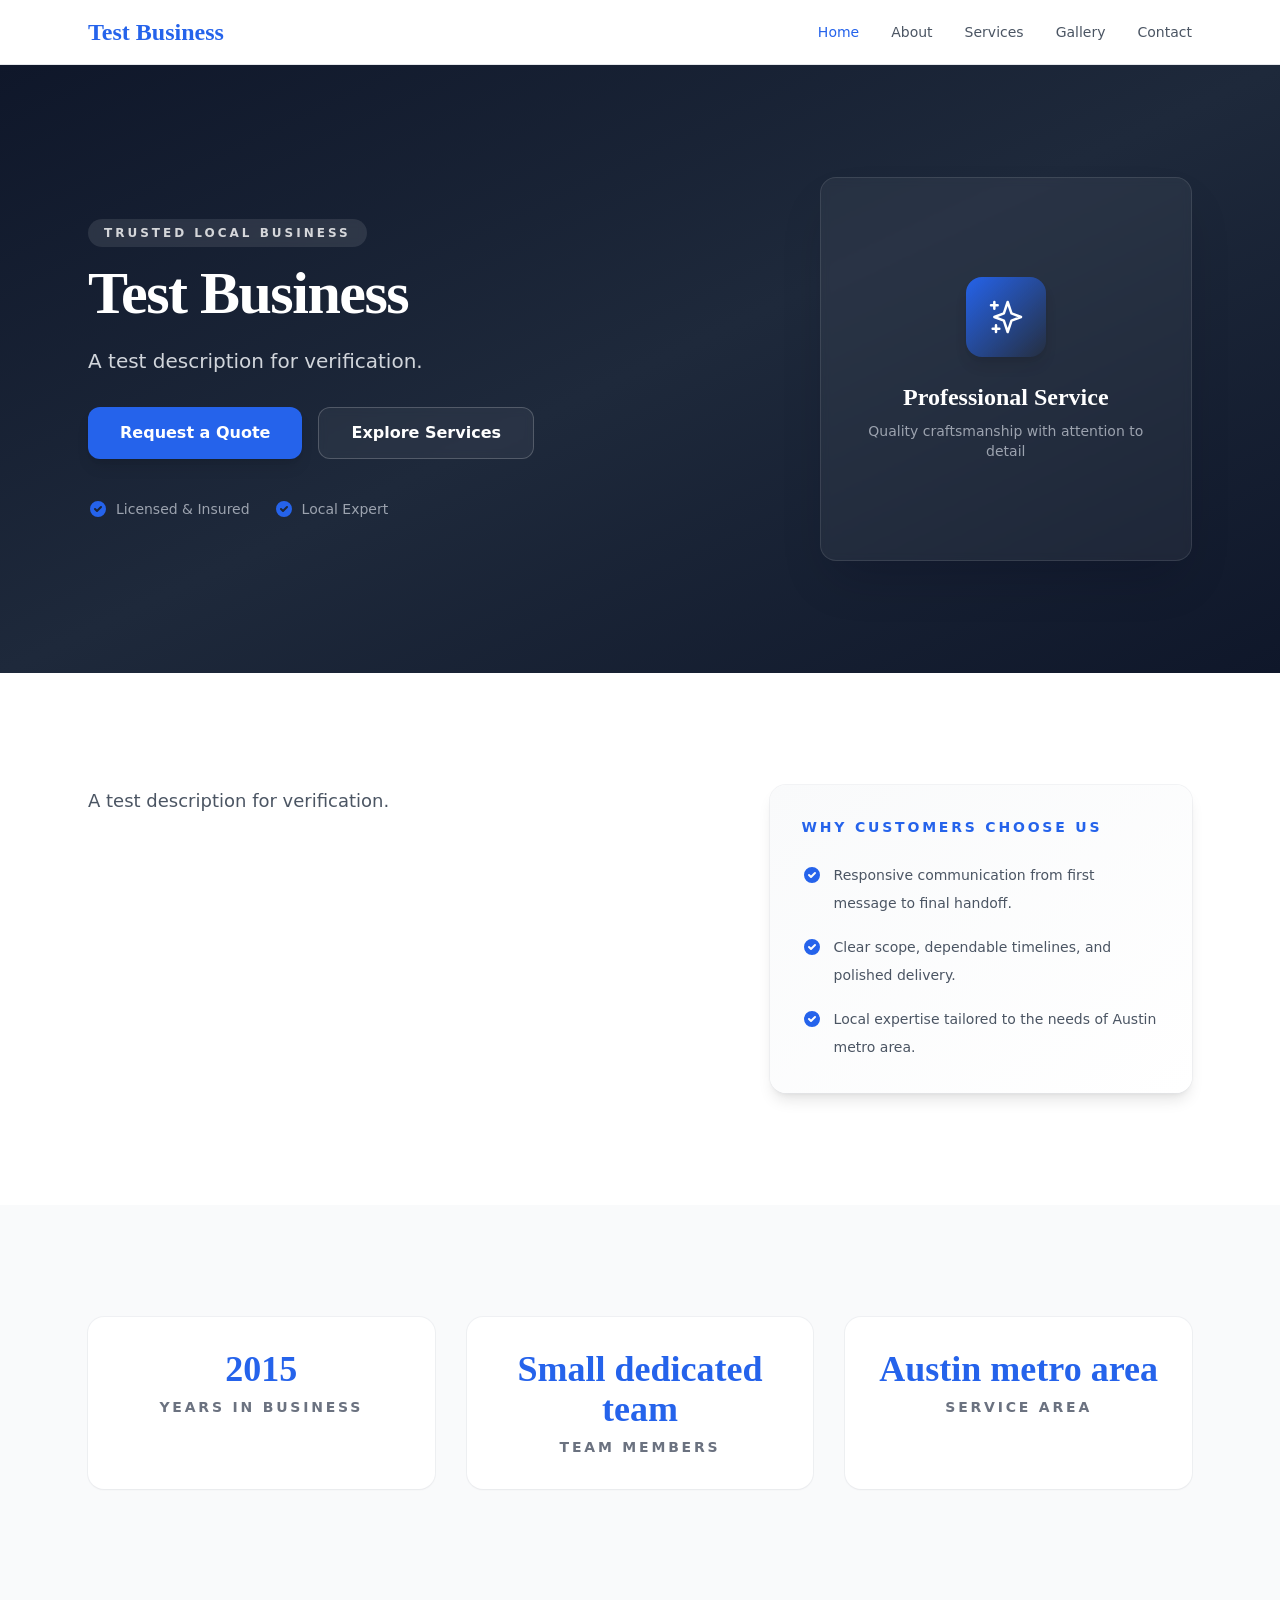
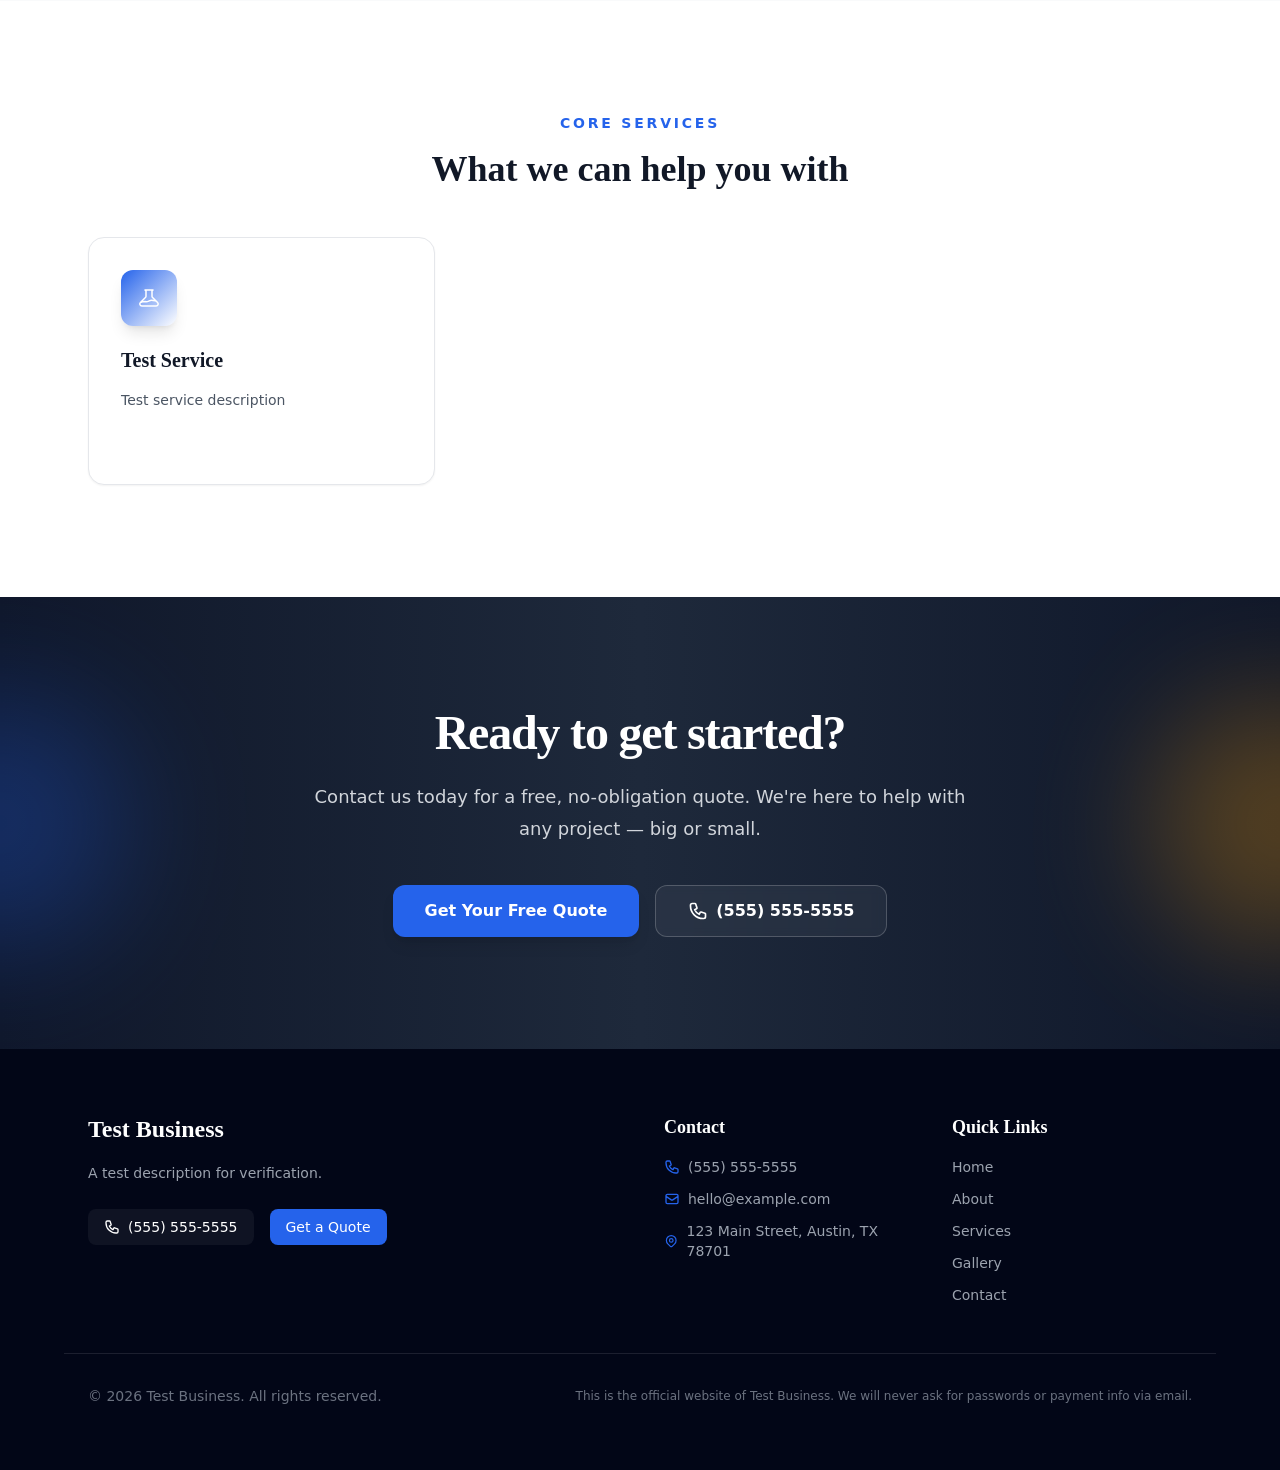
==== commit 14d091ba: "Deploy site from 5Pages" ====
--- a/index.html
+++ b/index.html
@@ -1,5 +1,11 @@
-<!DOCTYPE html><html lang="en" data-astro-cid-37fxchfa style="--primaryColor: #2563eb;--secondaryColor: #f59e0b;--displayFont: 'Playfair Display', Georgia, serif;--bodyFont: 'Inter', system-ui, sans-serif;"> <head><!-- Primary Meta Tags --><meta charset="utf-8"><meta name="viewport" content="width=device-width, initial-scale=1"><title>Test Business | Plumbing</title><meta name="description" content="A test description for verification."><meta name="author" content="Test Business"><meta name="robots" content="index, follow"><link rel="canonical" href="https://example.com/"><link rel="preconnect" href="https://fonts.googleapis.com"><link rel="preconnect" href="https://fonts.gstatic.com" crossorigin><link href="https://fonts.googleapis.com/css2?family=Inter:wght@400;500;600;700;800&family=Playfair+Display:wght@600;700&family=Cormorant+Garamond:wght@500;600;700&family=DM+Serif+Display:ital@0;1&family=Space+Grotesk:wght@500;700&family=Source+Sans+3:wght@400;500;600;700&display=swap" rel="stylesheet"><!-- Security & Anti-Phishing --><meta http-equiv="X-Frame-Options" content="SAMEORIGIN"><meta http-equiv="X-Content-Type-Options" content="nosniff"><meta http-equiv="X-XSS-Protection" content="1; mode=block"><meta name="referrer" content="strict-origin-when-cross-origin"><meta http-equiv="Content-Security-Policy" content="default-src 'self'; script-src 'self' https://unpkg.com https://cdnjs.cloudflare.com; style-src 'self' 'unsafe-inline' https://fonts.googleapis.com; font-src 'self' https://fonts.gstatic.com; img-src 'self' data: https:; connect-src 'self'; frame-src 'self' https://unpkg.com; base-uri 'self'; form-action 'self'; frame-ancestors 'self'; object-src 'none'"><!-- Open Graph / Facebook --><meta property="og:type" content="website"><meta property="og:url" content="https://example.com/"><meta property="og:title" content="Test Business | Plumbing"><meta property="og:description" content="A test description for verification."><meta property="og:site_name" content="Test Business"><meta property="og:locale" content="en_US"><meta property="og:image" content=""><meta property="og:image:width" content="1200"><meta property="og:image:height" content="630"><meta property="og:image:alt" content="Test Business | Plumbing"><!-- Twitter --><meta name="twitter:card" content="summary_large_image"><meta name="twitter:url" content="https://example.com/"><meta name="twitter:title" content="Test Business | Plumbing"><meta name="twitter:description" content="A test description for verification."><meta name="twitter:image" content=""><!-- Additional SEO --><meta name="geo.placename" content="123 Main Street, Austin, TX 78701"><!-- Structured Data (JSON-LD) --><script type="application/ld+json">{"@context":"https://schema.org","@type":"LocalBusiness","name":"Test Business","description":"A professional local business website.","url":"https://example.com","telephone":"(555) 555-5555","email":"hello@example.com","address":{"@type":"PostalAddress","streetAddress":"123 Main Street, Austin, TX 78701","addressLocality":"","addressRegion":"","postalCode":"","addressCountry":"US"},"openingHours":"Mon-Fri 8am-6pm","sameAs":[]}</script><link rel="stylesheet" href="/_astro/about.B9j-zqAN.css"></head> <body class="bg-white text-gray-900" data-astro-cid-37fxchfa style="--primaryColor: #2563eb;--secondaryColor: #f59e0b;--displayFont: 'Playfair Display', Georgia, serif;--bodyFont: 'Inter', system-ui, sans-serif;"> <a href="#main-content" class="sr-only focus:not-sr-only focus:absolute focus:left-4 focus:top-4 focus:z-50 focus:rounded focus:bg-white focus:px-4 focus:py-2 focus:text-sm focus:font-semibold focus:text-gray-900 focus:shadow" data-astro-cid-37fxchfa style="--primaryColor: #2563eb;--secondaryColor: #f59e0b;--displayFont: 'Playfair Display', Georgia, serif;--bodyFont: 'Inter', system-ui, sans-serif;">
+<!DOCTYPE html><html lang="en" data-astro-cid-37fxchfa style="--primaryColor: #2563eb;--secondaryColor: #f59e0b;--displayFont: 'Playfair Display', Georgia, serif;--bodyFont: 'Inter', system-ui, sans-serif;"> <head><!-- Primary Meta Tags --><meta charset="utf-8"><meta name="viewport" content="width=device-width, initial-scale=1"><title>Test Business | Plumbing</title><meta name="description" content="A test description for verification."><meta name="author" content="Test Business"><meta name="robots" content="index, follow"><link rel="canonical" href="https://example.com/"><link rel="preconnect" href="https://fonts.googleapis.com"><link rel="preconnect" href="https://fonts.gstatic.com" crossorigin><link href="https://fonts.googleapis.com/css2?family=Inter:wght@400;500;600;700;800&family=Playfair+Display:wght@600;700&family=Cormorant+Garamond:wght@500;600;700&family=DM+Serif+Display:ital@0;1&family=Space+Grotesk:wght@500;700&family=Source+Sans+3:wght@400;500;600;700&display=swap" rel="stylesheet"><!-- Security & Anti-Phishing --><meta http-equiv="X-Frame-Options" content="SAMEORIGIN"><meta http-equiv="X-Content-Type-Options" content="nosniff"><meta http-equiv="X-XSS-Protection" content="1; mode=block"><meta name="referrer" content="strict-origin-when-cross-origin"><meta http-equiv="Content-Security-Policy" content="default-src 'self'; script-src 'self' https://unpkg.com https://cdnjs.cloudflare.com; style-src 'self' 'unsafe-inline' https://fonts.googleapis.com; font-src 'self' https://fonts.gstatic.com; img-src 'self' data: https:; connect-src 'self'; frame-src 'self' https://unpkg.com; base-uri 'self'; form-action 'self'; frame-ancestors 'self'; object-src 'none'"><!-- Open Graph / Facebook --><meta property="og:type" content="website"><meta property="og:url" content="https://example.com/"><meta property="og:title" content="Test Business | Plumbing"><meta property="og:description" content="A test description for verification."><meta property="og:site_name" content="Test Business"><meta property="og:locale" content="en_US"><meta property="og:image" content=""><meta property="og:image:width" content="1200"><meta property="og:image:height" content="630"><meta property="og:image:alt" content="Test Business | Plumbing"><!-- Twitter --><meta name="twitter:card" content="summary_large_image"><meta name="twitter:url" content="https://example.com/"><meta name="twitter:title" content="Test Business | Plumbing"><meta name="twitter:description" content="A test description for verification."><meta name="twitter:image" content=""><!-- Additional SEO --><meta name="geo.placename" content="123 Main Street, Austin, TX 78701"><!-- Structured Data (JSON-LD) --><script type="application/ld+json">{"@context":"https://schema.org","@type":"LocalBusiness","name":"Test Business","description":"A professional local business website.","url":"https://example.com","telephone":"(555) 555-5555","email":"hello@example.com","address":{"@type":"PostalAddress","streetAddress":"123 Main Street, Austin, TX 78701","addressLocality":"","addressRegion":"","postalCode":"","addressCountry":"US"},"openingHours":"Mon-Fri 8am-6pm","sameAs":[]}</script><link rel="stylesheet" href="/_astro/about.BvN3-o50.css"></head> <body class="bg-white text-gray-900" data-astro-cid-37fxchfa style="--primaryColor: #2563eb;--secondaryColor: #f59e0b;--displayFont: 'Playfair Display', Georgia, serif;--bodyFont: 'Inter', system-ui, sans-serif;"> <a href="#main-content" class="sr-only focus:not-sr-only focus:absolute focus:left-4 focus:top-4 focus:z-50 focus:rounded focus:bg-white focus:px-4 focus:py-2 focus:text-sm focus:font-semibold focus:text-gray-900 focus:shadow" data-astro-cid-37fxchfa style="--primaryColor: #2563eb;--secondaryColor: #f59e0b;--displayFont: 'Playfair Display', Georgia, serif;--bodyFont: 'Inter', system-ui, sans-serif;">
 Skip to content
-</a> <header class="sticky top-0 z-40 border-b border-gray-200 backdrop-blur bg-white/95" data-astro-cid-37fxchfa style="--primaryColor: #2563eb;--secondaryColor: #f59e0b;--displayFont: 'Playfair Display', Georgia, serif;--bodyFont: 'Inter', system-ui, sans-serif;"> <nav class="mx-auto flex max-w-6xl items-center justify-between px-6 py-4" aria-label="Main navigation" data-astro-cid-37fxchfa style="--primaryColor: #2563eb;--secondaryColor: #f59e0b;--displayFont: 'Playfair Display', Georgia, serif;--bodyFont: 'Inter', system-ui, sans-serif;"> <a href="/" class="font-heading text-2xl font-bold text-primary" data-astro-cid-37fxchfa style="--primaryColor: #2563eb;--secondaryColor: #f59e0b;--displayFont: 'Playfair Display', Georgia, serif;--bodyFont: 'Inter', system-ui, sans-serif;">Test Business</a> <div class="hidden items-center gap-8 md:flex" data-astro-cid-37fxchfa style="--primaryColor: #2563eb;--secondaryColor: #f59e0b;--displayFont: 'Playfair Display', Georgia, serif;--bodyFont: 'Inter', system-ui, sans-serif;"> <a href="/" class="text-sm font-medium transition-colors hover:text-primary text-primary" data-astro-cid-37fxchfa style="--primaryColor: #2563eb;--secondaryColor: #f59e0b;--displayFont: 'Playfair Display', Georgia, serif;--bodyFont: 'Inter', system-ui, sans-serif;"> Home </a><a href="/about/" class="text-sm font-medium transition-colors hover:text-primary text-gray-600" data-astro-cid-37fxchfa style="--primaryColor: #2563eb;--secondaryColor: #f59e0b;--displayFont: 'Playfair Display', Georgia, serif;--bodyFont: 'Inter', system-ui, sans-serif;"> About </a><a href="/services/" class="text-sm font-medium transition-colors hover:text-primary text-gray-600" data-astro-cid-37fxchfa style="--primaryColor: #2563eb;--secondaryColor: #f59e0b;--displayFont: 'Playfair Display', Georgia, serif;--bodyFont: 'Inter', system-ui, sans-serif;"> Services </a><a href="/gallery/" class="text-sm font-medium transition-colors hover:text-primary text-gray-600" data-astro-cid-37fxchfa style="--primaryColor: #2563eb;--secondaryColor: #f59e0b;--displayFont: 'Playfair Display', Georgia, serif;--bodyFont: 'Inter', system-ui, sans-serif;"> Gallery </a><a href="/contact/" class="text-sm font-medium transition-colors hover:text-primary text-gray-600" data-astro-cid-37fxchfa style="--primaryColor: #2563eb;--secondaryColor: #f59e0b;--displayFont: 'Playfair Display', Georgia, serif;--bodyFont: 'Inter', system-ui, sans-serif;"> Contact </a> </div> <details class="relative md:hidden" data-astro-cid-37fxchfa style="--primaryColor: #2563eb;--secondaryColor: #f59e0b;--displayFont: 'Playfair Display', Georgia, serif;--bodyFont: 'Inter', system-ui, sans-serif;"> <summary class="list-none cursor-pointer rounded p-2 text-gray-700 focus:outline-none focus:ring-2 focus:ring-primary focus:ring-offset-2" aria-label="Open mobile navigation" data-astro-cid-37fxchfa style="--primaryColor: #2563eb;--secondaryColor: #f59e0b;--displayFont: 'Playfair Display', Georgia, serif;--bodyFont: 'Inter', system-ui, sans-serif;"> <svg class="h-6 w-6" fill="none" stroke="currentColor" viewBox="0 0 24 24" aria-hidden="true" data-astro-cid-37fxchfa style="--primaryColor: #2563eb;--secondaryColor: #f59e0b;--displayFont: 'Playfair Display', Georgia, serif;--bodyFont: 'Inter', system-ui, sans-serif;"> <path stroke-linecap="round" stroke-linejoin="round" stroke-width="2" d="M4 6h16M4 12h16M4 18h16" data-astro-cid-37fxchfa style="--primaryColor: #2563eb;--secondaryColor: #f59e0b;--displayFont: 'Playfair Display', Georgia, serif;--bodyFont: 'Inter', system-ui, sans-serif;"></path> </svg> </summary> <div class="absolute right-0 mt-3 min-w-48 rounded-xl border p-3 shadow-lg border-gray-200 bg-white" data-astro-cid-37fxchfa style="--primaryColor: #2563eb;--secondaryColor: #f59e0b;--displayFont: 'Playfair Display', Georgia, serif;--bodyFont: 'Inter', system-ui, sans-serif;"> <a href="/" class="block rounded-lg px-3 py-2 text-sm font-medium transition-colors hover:bg-gray-50 hover:text-primary bg-gray-50 text-primary" data-astro-cid-37fxchfa style="--primaryColor: #2563eb;--secondaryColor: #f59e0b;--displayFont: 'Playfair Display', Georgia, serif;--bodyFont: 'Inter', system-ui, sans-serif;"> Home </a><a href="/about/" class="block rounded-lg px-3 py-2 text-sm font-medium transition-colors hover:bg-gray-50 hover:text-primary text-gray-700" data-astro-cid-37fxchfa style="--primaryColor: #2563eb;--secondaryColor: #f59e0b;--displayFont: 'Playfair Display', Georgia, serif;--bodyFont: 'Inter', system-ui, sans-serif;"> About </a><a href="/services/" class="block rounded-lg px-3 py-2 text-sm font-medium transition-colors hover:bg-gray-50 hover:text-primary text-gray-700" data-astro-cid-37fxchfa style="--primaryColor: #2563eb;--secondaryColor: #f59e0b;--displayFont: 'Playfair Display', Georgia, serif;--bodyFont: 'Inter', system-ui, sans-serif;"> Services </a><a href="/gallery/" class="block rounded-lg px-3 py-2 text-sm font-medium transition-colors hover:bg-gray-50 hover:text-primary text-gray-700" data-astro-cid-37fxchfa style="--primaryColor: #2563eb;--secondaryColor: #f59e0b;--displayFont: 'Playfair Display', Georgia, serif;--bodyFont: 'Inter', system-ui, sans-serif;"> Gallery </a><a href="/contact/" class="block rounded-lg px-3 py-2 text-sm font-medium transition-colors hover:bg-gray-50 hover:text-primary text-gray-700" data-astro-cid-37fxchfa style="--primaryColor: #2563eb;--secondaryColor: #f59e0b;--displayFont: 'Playfair Display', Georgia, serif;--bodyFont: 'Inter', system-ui, sans-serif;"> Contact </a> </div> </details> </nav> </header> <main id="main-content" data-astro-cid-37fxchfa style="--primaryColor: #2563eb;--secondaryColor: #f59e0b;--displayFont: 'Playfair Display', Georgia, serif;--bodyFont: 'Inter', system-ui, sans-serif;">  <section class="relative overflow-hidden py-24 md:py-36 bg-gradient-to-br from-primary via-primary to-slate-900 text-white"> <div class="absolute inset-0 bg-[radial-gradient(circle_at_top_right,_rgba(255,255,255,0.18),_transparent_32%)]"></div> <div class="absolute inset-0 bg-[radial-gradient(circle_at_bottom_left,_rgba(245,158,11,0.2),_transparent_40%)]"></div> <div class="absolute -left-20 top-1/2 h-96 w-96 rounded-full opacity-30 blur-3xl animate-pulse" style="background:#2563eb"></div> <div class="absolute -right-20 bottom-0 h-80 w-80 rounded-full opacity-20 blur-3xl animate-pulse" style="background:#f59e0b"></div> <div class="relative mx-auto max-w-6xl px-6"> <div class="grid items-center gap-12 lg:grid-cols-[1.2fr_0.8fr]"> <div> <span class="inline-block rounded-full px-4 py-1.5 text-xs font-bold uppercase tracking-[0.2em] bg-primary/20 text-white/80">Licensed & Insured</span> <h1 class="mt-6 font-heading text-5xl font-bold leading-tight tracking-tight md:text-6xl lg:text-7xl">Test Business</h1> <p class="mt-6 max-w-2xl text-xl leading-8 md:text-2xl text-blue-50">A test description for verification.</p> <div class="mt-10 flex flex-col gap-4 sm:flex-row"> <a href="/contact" class="btn-primary inline-flex items-center justify-center rounded-lg px-8 py-4 text-base font-semibold transition-all hover:scale-105 hover:shadow-xl rounded-lg bg-primary text-white">Request a Quote</a> <a href="/services" class="btn-secondary inline-flex items-center justify-center rounded-lg border border-white/30 bg-white/10 px-8 py-4 text-base font-semibold text-white backdrop-blur transition-all hover:bg-white/20 rounded-lg border border-gray-300 bg-white text-gray-700">Explore Services</a> </div> </div> <div> <div class="flex min-h-[28rem] items-center justify-center rounded-[2.5rem] border border-white/15 bg-white/10 p-10 text-center shadow-2xl rounded-[2rem] border border-white/15 bg-white/10 p-10 text-white/80 shadow-2xl shadow-slate-950/20"> <div> <div class="mx-auto mb-6 flex h-20 w-20 items-center justify-center rounded-full bg-primary/20 text-4xl">🔧</div> <p class="font-heading text-3xl font-semibold text-white">Test Business</p> <p class="mt-4 text-sm leading-7 text-white/70">A test description for verification.</p> <div class="mt-8 flex flex-wrap justify-center gap-4"> <span class="rounded-full bg-white/10 px-4 py-1.5 text-xs font-medium text-white/80">Professional Service</span> <span class="rounded-full bg-white/10 px-4 py-1.5 text-xs font-medium text-white/80">Licensed & Insured</span> </div> </div> </div> </div> </div> </div> </section> <section class="py-16 md:py-24"> <div class="mx-auto max-w-6xl px-6"> <div class="grid gap-12 lg:grid-cols-[1.2fr_0.8fr]"> <div class="prose max-w-none text-lg leading-8 text-gray-600"> <p>A test description for verification.</p> </div> <aside class="rounded-3xl bg-gray-50 p-8 bg-white"> <p class="text-sm font-semibold uppercase tracking-[0.2em]" style="color:#2563eb">Why customers choose us</p> <ul class="mt-6 space-y-5 text-base leading-7 text-gray-600"> <li class="flex items-start gap-3"> <svg class="mt-1 h-5 w-5 flex-shrink-0" style="color:#2563eb" fill="currentColor" viewBox="0 0 20 20"><path d="M10 18a8 8 0 100-16 8 8 0 000 16zm3.707-9.293a1 1 0 00-1.414-1.414L9 10.586 7.707 9.293a1 1 0 00-1.414 1.414l2 2a1 1 0 001.414 0l4-4z"></path></svg> <span>Responsive communication from first message to final handoff.</span> </li> <li class="flex items-start gap-3"> <svg class="mt-1 h-5 w-5 flex-shrink-0" style="color:#2563eb" fill="currentColor" viewBox="0 0 20 20"><path d="M10 18a8 8 0 100-16 8 8 0 000 16zm3.707-9.293a1 1 0 00-1.414-1.414L9 10.586 7.707 9.293a1 1 0 00-1.414 1.414l2 2a1 1 0 001.414 0l4-4z"></path></svg> <span>Clear scope, dependable timelines, and polished delivery.</span> </li> <li class="flex items-start gap-3"> <svg class="mt-1 h-5 w-5 flex-shrink-0" style="color:#2563eb" fill="currentColor" viewBox="0 0 20 20"><path d="M10 18a8 8 0 100-16 8 8 0 000 16zm3.707-9.293a1 1 0 00-1.414-1.414L9 10.586 7.707 9.293a1 1 0 00-1.414 1.414l2 2a1 1 0 001.414 0l4-4z"></path></svg> <span>Local expertise tailored to the needs of Austin metro area.</span> </li> </ul> </aside> </div> </div> </section> <section class="bg-gray-50 py-16 md:py-24"> <div class="mx-auto max-w-6xl px-6"> <div class="mx-auto max-w-2xl text-center"> <p class="text-sm font-semibold uppercase tracking-[0.2em]" style="color:#2563eb">Core services</p> <h2 class="mt-4 font-heading text-4xl font-bold text-gray-900">What we can help you with</h2> </div> <div class="mt-12 grid gap-8 md:grid-cols-2 xl:grid-cols-3"> <article class="rounded-2xl border border-gray-200 bg-white p-6 shadow-sm transition-transform hover:-translate-y-1 hover:shadow-lg"> <div class="absolute inset-0 bg-gradient-to-br from-primary/5 via-transparent to-secondary/5 opacity-0 transition-opacity group-hover:opacity-100"></div> <div class="relative"> <div class="mb-6 flex h-14 w-14 items-center justify-center rounded-2xl text-3xl transition-transform group-hover:scale-110 bg-primary/10 text-primary"> 🔧 </div> <h3 class="font-heading text-xl font-bold text-gray-900">Test Service</h3> <p class="mt-3 text-base leading-7 text-gray-600">Test service description</p> <div class="mt-6 flex items-center gap-2 text-sm font-semibold transition-colors group-hover:text-primary" style="color:#2563eb"> <span>Learn more</span> <svg class="h-4 w-4 transition-transform group-hover:translate-x-1" fill="none" stroke="currentColor" viewBox="0 0 24 24"> <path stroke-linecap="round" stroke-linejoin="round" stroke-width="2" d="M17 8l4 4m0 0l-4 4m4-4H3"></path> </svg> </div> </div> </article> </div> </div> </section> <section class="py-20 md:py-28"> <div class="mx-auto max-w-6xl px-6"> <div class="grid gap-8 md:grid-cols-3"> <div class="rounded-2xl bg-white p-8 text-center shadow-lg"> <div class="mx-auto mb-4 flex h-16 w-16 items-center justify-center rounded-full text-3xl" style="background:#2563eb20">🔧</div> <h3 class="font-heading text-2xl font-bold text-gray-900">Professional Service</h3> <p class="mt-2 text-gray-600">Experienced technicians delivering quality work</p> </div> <div class="rounded-2xl bg-white p-8 text-center shadow-lg"> <div class="mx-auto mb-4 flex h-16 w-16 items-center justify-center rounded-full text-3xl" style="background:#f59e0b20">⏰</div> <h3 class="font-heading text-2xl font-bold text-gray-900">Flexible Scheduling</h3> <p class="mt-2 text-gray-600">Book at your convenience, even same-day</p> </div> <div class="rounded-2xl bg-white p-8 text-center shadow-lg"> <div class="mx-auto mb-4 flex h-16 w-16 items-center justify-center rounded-full text-3xl bg-green-100">✓</div> <h3 class="font-heading text-2xl font-bold text-gray-900">Satisfaction Guaranteed</h3> <p class="mt-2 text-gray-600">We stand behind every job we complete</p> </div> </div> </div> </section> <section class="relative overflow-hidden py-20 md:py-28" style="background:linear-gradient(135deg, #2563eb, #1e40af)"> <div class="absolute inset-0 bg-[radial-gradient(circle_at_top_right,_rgba(255,255,255,0.1),_transparent_40%)]"></div> <div class="relative mx-auto max-w-4xl px-6 text-center"> <h2 class="font-heading text-4xl font-bold text-white md:text-5xl">Ready to get started?</h2> <p class="mt-6 text-xl text-blue-100">Contact us today for a free consultation and estimate.</p> <div class="mt-10 flex flex-col gap-4 sm:flex-row sm:justify-center"> <a href="/contact" class="inline-flex items-center justify-center rounded-lg bg-white px-8 py-4 text-base font-semibold text-gray-900 transition-transform hover:scale-105 hover:shadow-xl">Request a Quote</a> <a href="/about" class="inline-flex items-center justify-center rounded-lg border border-white/30 bg-white/10 px-8 py-4 text-base font-semibold text-white backdrop-blur transition-all hover:bg-white/20">Learn More About Us</a> </div> </div> </section>  </main> <footer class="bg-gray-950 text-gray-300 py-12" data-astro-cid-37fxchfa style="--primaryColor: #2563eb;--secondaryColor: #f59e0b;--displayFont: 'Playfair Display', Georgia, serif;--bodyFont: 'Inter', system-ui, sans-serif;"> <div class="mx-auto grid max-w-6xl gap-8 px-6 md:grid-cols-3" data-astro-cid-37fxchfa style="--primaryColor: #2563eb;--secondaryColor: #f59e0b;--displayFont: 'Playfair Display', Georgia, serif;--bodyFont: 'Inter', system-ui, sans-serif;"> <div data-astro-cid-37fxchfa style="--primaryColor: #2563eb;--secondaryColor: #f59e0b;--displayFont: 'Playfair Display', Georgia, serif;--bodyFont: 'Inter', system-ui, sans-serif;"> <h2 class="font-heading text-lg font-semibold text-white" data-astro-cid-37fxchfa style="--primaryColor: #2563eb;--secondaryColor: #f59e0b;--displayFont: 'Playfair Display', Georgia, serif;--bodyFont: 'Inter', system-ui, sans-serif;">Test Business</h2> <p class="mt-3 text-sm leading-6 text-gray-400" data-astro-cid-37fxchfa style="--primaryColor: #2563eb;--secondaryColor: #f59e0b;--displayFont: 'Playfair Display', Georgia, serif;--bodyFont: 'Inter', system-ui, sans-serif;">A test description for verification.</p> </div> <div data-astro-cid-37fxchfa style="--primaryColor: #2563eb;--secondaryColor: #f59e0b;--displayFont: 'Playfair Display', Georgia, serif;--bodyFont: 'Inter', system-ui, sans-serif;"> <h2 class="font-heading text-lg font-semibold text-white" data-astro-cid-37fxchfa style="--primaryColor: #2563eb;--secondaryColor: #f59e0b;--displayFont: 'Playfair Display', Georgia, serif;--bodyFont: 'Inter', system-ui, sans-serif;">Contact</h2> <div class="mt-3 space-y-2 text-sm text-gray-400" data-astro-cid-37fxchfa style="--primaryColor: #2563eb;--secondaryColor: #f59e0b;--displayFont: 'Playfair Display', Georgia, serif;--bodyFont: 'Inter', system-ui, sans-serif;"> <p data-astro-cid-37fxchfa style="--primaryColor: #2563eb;--secondaryColor: #f59e0b;--displayFont: 'Playfair Display', Georgia, serif;--bodyFont: 'Inter', system-ui, sans-serif;">(555) 555-5555</p> <p data-astro-cid-37fxchfa style="--primaryColor: #2563eb;--secondaryColor: #f59e0b;--displayFont: 'Playfair Display', Georgia, serif;--bodyFont: 'Inter', system-ui, sans-serif;">hello@example.com</p> <p data-astro-cid-37fxchfa style="--primaryColor: #2563eb;--secondaryColor: #f59e0b;--displayFont: 'Playfair Display', Georgia, serif;--bodyFont: 'Inter', system-ui, sans-serif;">123 Main Street, Austin, TX 78701</p> <p data-astro-cid-37fxchfa style="--primaryColor: #2563eb;--secondaryColor: #f59e0b;--displayFont: 'Playfair Display', Georgia, serif;--bodyFont: 'Inter', system-ui, sans-serif;">Mon-Fri 8am-6pm</p> </div> </div> <div data-astro-cid-37fxchfa style="--primaryColor: #2563eb;--secondaryColor: #f59e0b;--displayFont: 'Playfair Display', Georgia, serif;--bodyFont: 'Inter', system-ui, sans-serif;"> <h2 class="font-heading text-lg font-semibold text-white" data-astro-cid-37fxchfa style="--primaryColor: #2563eb;--secondaryColor: #f59e0b;--displayFont: 'Playfair Display', Georgia, serif;--bodyFont: 'Inter', system-ui, sans-serif;">Service Area</h2> <p class="mt-3 text-sm text-gray-400" data-astro-cid-37fxchfa style="--primaryColor: #2563eb;--secondaryColor: #f59e0b;--displayFont: 'Playfair Display', Georgia, serif;--bodyFont: 'Inter', system-ui, sans-serif;">Austin metro area</p> <div class="mt-4 flex flex-wrap gap-3" data-astro-cid-37fxchfa style="--primaryColor: #2563eb;--secondaryColor: #f59e0b;--displayFont: 'Playfair Display', Georgia, serif;--bodyFont: 'Inter', system-ui, sans-serif;">  </div> </div> </div> <div class="mx-auto mt-8 max-w-6xl border-t border-white/10 px-6 pt-6 text-sm text-gray-500" data-astro-cid-37fxchfa style="--primaryColor: #2563eb;--secondaryColor: #f59e0b;--displayFont: 'Playfair Display', Georgia, serif;--bodyFont: 'Inter', system-ui, sans-serif;">
-&copy; 2026 Test Business. All rights reserved.
-</div> </footer> </body></html>+</a> <header class="sticky top-0 z-40 border-b border-gray-200 backdrop-blur bg-white/95" data-astro-cid-37fxchfa style="--primaryColor: #2563eb;--secondaryColor: #f59e0b;--displayFont: 'Playfair Display', Georgia, serif;--bodyFont: 'Inter', system-ui, sans-serif;"> <nav class="mx-auto flex max-w-6xl items-center justify-between px-6 py-4" aria-label="Main navigation" data-astro-cid-37fxchfa style="--primaryColor: #2563eb;--secondaryColor: #f59e0b;--displayFont: 'Playfair Display', Georgia, serif;--bodyFont: 'Inter', system-ui, sans-serif;"> <a href="/" class="font-heading text-2xl font-bold text-primary" data-astro-cid-37fxchfa style="--primaryColor: #2563eb;--secondaryColor: #f59e0b;--displayFont: 'Playfair Display', Georgia, serif;--bodyFont: 'Inter', system-ui, sans-serif;">Test Business</a> <div class="hidden items-center gap-8 md:flex" data-astro-cid-37fxchfa style="--primaryColor: #2563eb;--secondaryColor: #f59e0b;--displayFont: 'Playfair Display', Georgia, serif;--bodyFont: 'Inter', system-ui, sans-serif;"> <a href="/" class="text-sm font-medium transition-colors hover:text-primary text-primary" data-astro-cid-37fxchfa style="--primaryColor: #2563eb;--secondaryColor: #f59e0b;--displayFont: 'Playfair Display', Georgia, serif;--bodyFont: 'Inter', system-ui, sans-serif;"> Home </a><a href="/about/" class="text-sm font-medium transition-colors hover:text-primary text-gray-600" data-astro-cid-37fxchfa style="--primaryColor: #2563eb;--secondaryColor: #f59e0b;--displayFont: 'Playfair Display', Georgia, serif;--bodyFont: 'Inter', system-ui, sans-serif;"> About </a><a href="/services/" class="text-sm font-medium transition-colors hover:text-primary text-gray-600" data-astro-cid-37fxchfa style="--primaryColor: #2563eb;--secondaryColor: #f59e0b;--displayFont: 'Playfair Display', Georgia, serif;--bodyFont: 'Inter', system-ui, sans-serif;"> Services </a><a href="/gallery/" class="text-sm font-medium transition-colors hover:text-primary text-gray-600" data-astro-cid-37fxchfa style="--primaryColor: #2563eb;--secondaryColor: #f59e0b;--displayFont: 'Playfair Display', Georgia, serif;--bodyFont: 'Inter', system-ui, sans-serif;"> Gallery </a><a href="/contact/" class="text-sm font-medium transition-colors hover:text-primary text-gray-600" data-astro-cid-37fxchfa style="--primaryColor: #2563eb;--secondaryColor: #f59e0b;--displayFont: 'Playfair Display', Georgia, serif;--bodyFont: 'Inter', system-ui, sans-serif;"> Contact </a> </div> <details class="relative md:hidden" data-astro-cid-37fxchfa style="--primaryColor: #2563eb;--secondaryColor: #f59e0b;--displayFont: 'Playfair Display', Georgia, serif;--bodyFont: 'Inter', system-ui, sans-serif;"> <summary class="list-none cursor-pointer rounded p-2 text-gray-700 focus:outline-none focus:ring-2 focus:ring-primary focus:ring-offset-2" aria-label="Open mobile navigation" data-astro-cid-37fxchfa style="--primaryColor: #2563eb;--secondaryColor: #f59e0b;--displayFont: 'Playfair Display', Georgia, serif;--bodyFont: 'Inter', system-ui, sans-serif;"> <svg class="h-6 w-6" fill="none" stroke="currentColor" viewBox="0 0 24 24" aria-hidden="true" data-astro-cid-37fxchfa style="--primaryColor: #2563eb;--secondaryColor: #f59e0b;--displayFont: 'Playfair Display', Georgia, serif;--bodyFont: 'Inter', system-ui, sans-serif;"> <path stroke-linecap="round" stroke-linejoin="round" stroke-width="2" d="M4 6h16M4 12h16M4 18h16" data-astro-cid-37fxchfa style="--primaryColor: #2563eb;--secondaryColor: #f59e0b;--displayFont: 'Playfair Display', Georgia, serif;--bodyFont: 'Inter', system-ui, sans-serif;"></path> </svg> </summary> <div class="absolute right-0 mt-3 min-w-48 rounded-xl border p-3 shadow-lg border-gray-200 bg-white" data-astro-cid-37fxchfa style="--primaryColor: #2563eb;--secondaryColor: #f59e0b;--displayFont: 'Playfair Display', Georgia, serif;--bodyFont: 'Inter', system-ui, sans-serif;"> <a href="/" class="block rounded-lg px-3 py-2 text-sm font-medium transition-colors hover:bg-gray-50 hover:text-primary bg-gray-50 text-primary" data-astro-cid-37fxchfa style="--primaryColor: #2563eb;--secondaryColor: #f59e0b;--displayFont: 'Playfair Display', Georgia, serif;--bodyFont: 'Inter', system-ui, sans-serif;"> Home </a><a href="/about/" class="block rounded-lg px-3 py-2 text-sm font-medium transition-colors hover:bg-gray-50 hover:text-primary text-gray-700" data-astro-cid-37fxchfa style="--primaryColor: #2563eb;--secondaryColor: #f59e0b;--displayFont: 'Playfair Display', Georgia, serif;--bodyFont: 'Inter', system-ui, sans-serif;"> About </a><a href="/services/" class="block rounded-lg px-3 py-2 text-sm font-medium transition-colors hover:bg-gray-50 hover:text-primary text-gray-700" data-astro-cid-37fxchfa style="--primaryColor: #2563eb;--secondaryColor: #f59e0b;--displayFont: 'Playfair Display', Georgia, serif;--bodyFont: 'Inter', system-ui, sans-serif;"> Services </a><a href="/gallery/" class="block rounded-lg px-3 py-2 text-sm font-medium transition-colors hover:bg-gray-50 hover:text-primary text-gray-700" data-astro-cid-37fxchfa style="--primaryColor: #2563eb;--secondaryColor: #f59e0b;--displayFont: 'Playfair Display', Georgia, serif;--bodyFont: 'Inter', system-ui, sans-serif;"> Gallery </a><a href="/contact/" class="block rounded-lg px-3 py-2 text-sm font-medium transition-colors hover:bg-gray-50 hover:text-primary text-gray-700" data-astro-cid-37fxchfa style="--primaryColor: #2563eb;--secondaryColor: #f59e0b;--displayFont: 'Playfair Display', Georgia, serif;--bodyFont: 'Inter', system-ui, sans-serif;"> Contact </a> </div> </details> </nav> </header> <main id="main-content" data-astro-cid-37fxchfa style="--primaryColor: #2563eb;--secondaryColor: #f59e0b;--displayFont: 'Playfair Display', Georgia, serif;--bodyFont: 'Inter', system-ui, sans-serif;">  <section class="relative overflow-hidden py-20 md:py-28"> <div class="absolute inset-0 bg-gradient-to-br from-slate-900 via-slate-800 to-slate-900"></div> <div class="absolute inset-0 opacity-40"> <div class="absolute -right-20 -top-20 h-96 w-96 rotate-12 rounded-full bg-primary/30 blur-3xl"></div> <div class="absolute -bottom-20 -left-20 h-80 w-80 -rotate-12 rounded-full bg-secondary/20 blur-3xl"></div> </div> <div class="relative mx-auto max-w-6xl px-6"> <div class="grid items-center gap-10 lg:grid-cols-[1.3fr_0.7fr]"> <div> <span class="mb-4 inline-block rounded-full bg-white/10 px-4 py-1.5 text-xs font-bold uppercase tracking-[0.25em] text-white/80 backdrop-blur-sm">
+Trusted Local Business
+</span> <h1 class="font-heading text-4xl font-bold leading-tight tracking-tight text-white md:text-5xl lg:text-6xl"> Test Business </h1> <p class="mt-6 max-w-2xl text-lg leading-8 text-gray-300 md:text-xl">A test description for verification.</p> <div class="mt-8 flex flex-wrap gap-4"> <a href="/contact/" class="inline-flex min-h-[52px] items-center justify-center rounded-xl bg-primary px-8 py-3 text-base font-semibold text-white shadow-lg shadow-primary/25 transition-all hover:scale-[1.02] hover:shadow-xl hover:shadow-primary/30 focus:outline-none focus:ring-2 focus:ring-primary focus:ring-offset-2 focus:ring-offset-slate-900">
+Request a Quote
+</a> <a href="/services/" class="inline-flex min-h-[52px] items-center justify-center rounded-xl border border-white/20 bg-white/5 px-8 py-3 text-base font-semibold text-white backdrop-blur-sm transition-all hover:bg-white/10 focus:outline-none focus:ring-2 focus:ring-white/50 focus:ring-offset-2 focus:ring-offset-slate-900">
+Explore Services
+</a> </div> <div class="mt-10 flex items-center gap-6 text-sm text-gray-400"> <div class="flex items-center gap-2"> <svg class="h-5 w-5 text-primary" fill="currentColor" viewBox="0 0 20 20"> <path fill-rule="evenodd" d="M10 18a8 8 0 100-16 8 8 0 000 16zm3.707-9.293a1 1 0 00-1.414-1.414L9 10.586 7.707 9.293a1 1 0 00-1.414 1.414l2 2a1 1 0 001.414 0l4-4z" clip-rule="evenodd"></path> </svg> <span>Licensed & Insured</span> </div> <div class="flex items-center gap-2"> <svg class="h-5 w-5 text-primary" fill="currentColor" viewBox="0 0 20 20"> <path fill-rule="evenodd" d="M10 18a8 8 0 100-16 8 8 0 000 16zm3.707-9.293a1 1 0 00-1.414-1.414L9 10.586 7.707 9.293a1 1 0 00-1.414 1.414l2 2a1 1 0 001.414 0l4-4z" clip-rule="evenodd"></path> </svg> <span>Local Expert</span> </div> </div> </div> <div> <div class="flex min-h-[24rem] items-center justify-center rounded-2xl border border-white/10 bg-white/5 p-10 text-center shadow-2xl shadow-slate-950/20 backdrop-blur-sm"> <div> <div class="mb-6 flex h-20 w-20 mx-auto items-center justify-center rounded-2xl bg-gradient-to-br from-primary to-primary/60 shadow-lg"> <svg class="h-10 w-10 text-white" fill="none" stroke="currentColor" viewBox="0 0 24 24"> <path stroke-linecap="round" stroke-linejoin="round" stroke-width="1.5" d="M5 3v4M3 5h4M6 17v4m-2-2h4m5-16l2.286 6.857L21 12l-5.714 2.143L13 21l-2.286-6.857L5 12l5.714-2.143L13 3z"></path> </svg> </div> <p class="font-heading text-2xl font-semibold text-white">Professional Service</p> <p class="mt-2 text-sm text-gray-400">Quality craftsmanship with attention to detail</p> </div> </div> </div> </div> </div> </section> <section class="bg-white py-20 md:py-28"> <div class="mx-auto max-w-6xl px-6"> <div class="grid gap-12 lg:grid-cols-[1.2fr_0.8fr]"> <div class="prose max-w-none text-lg leading-8 text-gray-600"> <p>A test description for verification.</p> </div> <aside class="rounded-2xl bg-gradient-to-br from-gray-50 to-white p-8 shadow-lg ring-1 ring-gray-200/50"> <p class="text-sm font-semibold uppercase tracking-[0.2em] text-primary">Why customers choose us</p> <ul class="mt-6 space-y-4 text-sm leading-7 text-gray-600"> <li class="flex items-start gap-3"> <svg class="mt-1 h-5 w-5 flex-shrink-0 text-primary" fill="currentColor" viewBox="0 0 20 20"> <path fill-rule="evenodd" d="M10 18a8 8 0 100-16 8 8 0 000 16zm3.707-9.293a1 1 0 00-1.414-1.414L9 10.586 7.707 9.293a1 1 0 00-1.414 1.414l2 2a1 1 0 001.414 0l4-4z" clip-rule="evenodd"></path> </svg> <span>Responsive communication from first message to final handoff.</span> </li> <li class="flex items-start gap-3"> <svg class="mt-1 h-5 w-5 flex-shrink-0 text-primary" fill="currentColor" viewBox="0 0 20 20"> <path fill-rule="evenodd" d="M10 18a8 8 0 100-16 8 8 0 000 16zm3.707-9.293a1 1 0 00-1.414-1.414L9 10.586 7.707 9.293a1 1 0 00-1.414 1.414l2 2a1 1 0 001.414 0l4-4z" clip-rule="evenodd"></path> </svg> <span>Clear scope, dependable timelines, and polished delivery.</span> </li> <li class="flex items-start gap-3"> <svg class="mt-1 h-5 w-5 flex-shrink-0 text-primary" fill="currentColor" viewBox="0 0 20 20"> <path fill-rule="evenodd" d="M10 18a8 8 0 100-16 8 8 0 000 16zm3.707-9.293a1 1 0 00-1.414-1.414L9 10.586 7.707 9.293a1 1 0 00-1.414 1.414l2 2a1 1 0 001.414 0l4-4z" clip-rule="evenodd"></path> </svg> <span>Local expertise tailored to the needs of Austin metro area.</span> </li> </ul> </aside> </div> </div> </section> <section class="bg-gray-50 py-20 md:py-28"> <div class="mx-auto max-w-6xl px-6"> <div class="grid gap-8 md:grid-cols-3"> <div class="rounded-2xl bg-white p-8 text-center shadow-sm ring-1 ring-gray-200/50"> <p class="font-heading text-4xl font-bold text-primary">2015</p> <p class="mt-2 text-sm font-semibold uppercase tracking-[0.2em] text-gray-500">Years in Business</p> </div> <div class="rounded-2xl bg-white p-8 text-center shadow-sm ring-1 ring-gray-200/50"> <p class="font-heading text-4xl font-bold text-primary">Small dedicated team</p> <p class="mt-2 text-sm font-semibold uppercase tracking-[0.2em] text-gray-500">Team Members</p> </div> <div class="rounded-2xl bg-white p-8 text-center shadow-sm ring-1 ring-gray-200/50"> <p class="font-heading text-4xl font-bold text-primary">Austin metro area</p> <p class="mt-2 text-sm font-semibold uppercase tracking-[0.2em] text-gray-500">Service Area</p> </div> </div> </div> </section> <section class="bg-white py-20 md:py-28"> <div class="mx-auto max-w-6xl px-6"> <div class="mx-auto max-w-2xl text-center"> <p class="text-sm font-semibold uppercase tracking-[0.2em] text-primary">Core services</p> <h2 class="mt-4 font-heading text-4xl font-bold text-gray-900">What we can help you with</h2> </div> <div class="mt-12 grid gap-8 md:grid-cols-2 xl:grid-cols-3"> <article class="group relative overflow-hidden rounded-2xl border border-gray-200 bg-white p-8 shadow-sm transition-all hover:-translate-y-1 hover:shadow-xl hover:shadow-primary/10"> <div class="absolute -right-4 -top-4 h-24 w-24 rounded-full bg-gradient-to-br from-primary/10 to-secondary/10 opacity-0 transition-opacity group-hover:opacity-100"></div> <div class="relative"> <div class="mb-5 flex h-14 w-14 items-center justify-center rounded-xl bg-gradient-to-br from-primary to-primary/80 text-white shadow-lg shadow-primary/25"> <svg class="h-6 w-6" fill="none" stroke="currentColor" viewBox="0 0 24 24"><path stroke-linecap="round" stroke-linejoin="round" stroke-width="1.5" d="M19.428 15.428a2 2 0 00-1.022-.547l-2.387-.477a6 6 0 00-3.86.517l-.318.158a6 6 0 01-3.86.517L6.21 15.7a2 2 0 00-1.806.547M8 4h8l-1 1v5.172a2 2 0 00.586 1.414l5 5c1.26 1.26.367 3.414-1.415 3.414H4.828c-1.782 0-2.674-2.154-1.414-3.414l5-5A2 2 0 009 10.172V5L8 4z"/></svg> </div> <h3 class="font-heading text-xl font-semibold text-gray-900">Test Service</h3> <p class="mt-3 text-sm leading-7 text-gray-600">Test service description</p> <a href="/contact/" class="mt-4 inline-flex items-center gap-1 text-sm font-semibold text-primary opacity-0 transition-opacity group-hover:opacity-100"> <span>Request info</span> <svg class="h-4 w-4" fill="none" stroke="currentColor" viewBox="0 0 24 24"> <path stroke-linecap="round" stroke-linejoin="round" stroke-width="2" d="M17 8l4 4m0 0l-4 4m4-4H3"></path> </svg> </a> </div> </article> </div> </div> </section> <section class="relative overflow-hidden py-20 md:py-28"> <div class="absolute inset-0 bg-gradient-to-r from-slate-900 via-slate-800 to-slate-900"></div> <div class="absolute inset-0 opacity-30"> <div class="absolute -left-32 top-1/2 h-64 w-64 -translate-y-1/2 rotate-12 rounded-full bg-primary blur-3xl"></div> <div class="absolute -right-32 top-1/2 h-64 w-64 -translate-y-1/2 rotate-12 rounded-full bg-secondary blur-3xl"></div> </div> <div class="relative mx-auto max-w-4xl px-6 text-center"> <h2 class="font-heading text-3xl font-bold tracking-tight text-white md:text-5xl">Ready to get started?</h2> <p class="mx-auto mt-6 max-w-2xl text-lg leading-8 text-gray-300">Contact us today for a free, no-obligation quote. We&#39;re here to help with any project — big or small.</p> <div class="mt-10 flex flex-col items-center justify-center gap-4 sm:flex-row"> <a href="/contact/" class="inline-flex min-h-[52px] items-center justify-center rounded-xl bg-primary px-8 py-3 text-base font-semibold text-white shadow-lg shadow-primary/25 transition-all hover:scale-[1.02] hover:shadow-xl hover:shadow-primary/30 focus:outline-none focus:ring-2 focus:ring-primary focus:ring-offset-2 focus:ring-offset-slate-900"> Get Your Free Quote </a> <a href="tel:5555555555" class="inline-flex min-h-[52px] items-center justify-center gap-2 rounded-xl border border-white/20 bg-white/5 px-8 py-3 text-base font-semibold text-white backdrop-blur-sm transition-all hover:bg-white/10 focus:outline-none focus:ring-2 focus:ring-white/50 focus:ring-offset-2 focus:ring-offset-slate-900"> <svg class="h-5 w-5" fill="none" stroke="currentColor" viewBox="0 0 24 24"> <path stroke-linecap="round" stroke-linejoin="round" stroke-width="2" d="M3 5a2 2 0 012-2h3.28a1 1 0 01.948.684l1.498 4.493a1 1 0 01-.502 1.21l-2.257 1.13a11.042 11.042 0 005.516 5.516l1.13-2.257a1 1 0 011.21-.502l4.493 1.498a1 1 0 01.684.949V19a2 2 0 01-2 2h-1C9.716 21 3 14.284 3 6V5z"></path> </svg> (555) 555-5555 </a> </div> </div> </section>  </main> <footer class="bg-slate-950 py-16 text-gray-300" data-astro-cid-37fxchfa style="--primaryColor: #2563eb;--secondaryColor: #f59e0b;--displayFont: 'Playfair Display', Georgia, serif;--bodyFont: 'Inter', system-ui, sans-serif;"> <div class="mx-auto grid max-w-6xl gap-12 px-6 md:grid-cols-4" data-astro-cid-37fxchfa style="--primaryColor: #2563eb;--secondaryColor: #f59e0b;--displayFont: 'Playfair Display', Georgia, serif;--bodyFont: 'Inter', system-ui, sans-serif;"> <div class="md:col-span-2" data-astro-cid-37fxchfa style="--primaryColor: #2563eb;--secondaryColor: #f59e0b;--displayFont: 'Playfair Display', Georgia, serif;--bodyFont: 'Inter', system-ui, sans-serif;"> <h2 class="font-heading text-2xl font-bold text-white" data-astro-cid-37fxchfa style="--primaryColor: #2563eb;--secondaryColor: #f59e0b;--displayFont: 'Playfair Display', Georgia, serif;--bodyFont: 'Inter', system-ui, sans-serif;">Test Business</h2> <p class="mt-4 max-w-md text-sm leading-6 text-gray-400" data-astro-cid-37fxchfa style="--primaryColor: #2563eb;--secondaryColor: #f59e0b;--displayFont: 'Playfair Display', Georgia, serif;--bodyFont: 'Inter', system-ui, sans-serif;">A test description for verification.</p> <div class="mt-6 flex gap-4" data-astro-cid-37fxchfa style="--primaryColor: #2563eb;--secondaryColor: #f59e0b;--displayFont: 'Playfair Display', Georgia, serif;--bodyFont: 'Inter', system-ui, sans-serif;"> <a href="tel:5555555555" class="flex items-center gap-2 rounded-lg bg-white/5 px-4 py-2 text-sm font-medium text-white transition-colors hover:bg-white/10" data-astro-cid-37fxchfa style="--primaryColor: #2563eb;--secondaryColor: #f59e0b;--displayFont: 'Playfair Display', Georgia, serif;--bodyFont: 'Inter', system-ui, sans-serif;"> <svg class="h-4 w-4" fill="none" stroke="currentColor" viewBox="0 0 24 24" data-astro-cid-37fxchfa style="--primaryColor: #2563eb;--secondaryColor: #f59e0b;--displayFont: 'Playfair Display', Georgia, serif;--bodyFont: 'Inter', system-ui, sans-serif;"> <path stroke-linecap="round" stroke-linejoin="round" stroke-width="2" d="M3 5a2 2 0 012-2h3.28a1 1 0 01.948.684l1.498 4.493a1 1 0 01-.502 1.21l-2.257 1.13a11.042 11.042 0 005.516 5.516l1.13-2.257a1 1 0 011.21-.502l4.493 1.498a1 1 0 01.684.949V19a2 2 0 01-2 2h-1C9.716 21 3 14.284 3 6V5z" data-astro-cid-37fxchfa style="--primaryColor: #2563eb;--secondaryColor: #f59e0b;--displayFont: 'Playfair Display', Georgia, serif;--bodyFont: 'Inter', system-ui, sans-serif;"></path> </svg> (555) 555-5555 </a> <a href="/contact/" class="flex items-center gap-2 rounded-lg bg-primary px-4 py-2 text-sm font-medium text-white transition-colors hover:bg-primary/90" data-astro-cid-37fxchfa style="--primaryColor: #2563eb;--secondaryColor: #f59e0b;--displayFont: 'Playfair Display', Georgia, serif;--bodyFont: 'Inter', system-ui, sans-serif;">
+Get a Quote
+</a> </div> </div> <div data-astro-cid-37fxchfa style="--primaryColor: #2563eb;--secondaryColor: #f59e0b;--displayFont: 'Playfair Display', Georgia, serif;--bodyFont: 'Inter', system-ui, sans-serif;"> <h3 class="font-heading text-lg font-semibold text-white" data-astro-cid-37fxchfa style="--primaryColor: #2563eb;--secondaryColor: #f59e0b;--displayFont: 'Playfair Display', Georgia, serif;--bodyFont: 'Inter', system-ui, sans-serif;">Contact</h3> <div class="mt-4 space-y-3 text-sm text-gray-400" data-astro-cid-37fxchfa style="--primaryColor: #2563eb;--secondaryColor: #f59e0b;--displayFont: 'Playfair Display', Georgia, serif;--bodyFont: 'Inter', system-ui, sans-serif;"> <p class="flex items-center gap-2" data-astro-cid-37fxchfa style="--primaryColor: #2563eb;--secondaryColor: #f59e0b;--displayFont: 'Playfair Display', Georgia, serif;--bodyFont: 'Inter', system-ui, sans-serif;"><svg class="h-4 w-4 text-primary" fill="none" stroke="currentColor" viewBox="0 0 24 24" data-astro-cid-37fxchfa style="--primaryColor: #2563eb;--secondaryColor: #f59e0b;--displayFont: 'Playfair Display', Georgia, serif;--bodyFont: 'Inter', system-ui, sans-serif;"><path stroke-linecap="round" stroke-linejoin="round" stroke-width="2" d="M3 5a2 2 0 012-2h3.28a1 1 0 01.948.684l1.498 4.493a1 1 0 01-.502 1.21l-2.257 1.13a11.042 11.042 0 005.516 5.516l1.13-2.257a1 1 0 011.21-.502l4.493 1.498a1 1 0 01.684.949V19a2 2 0 01-2 2h-1C9.716 21 3 14.284 3 6V5z" data-astro-cid-37fxchfa style="--primaryColor: #2563eb;--secondaryColor: #f59e0b;--displayFont: 'Playfair Display', Georgia, serif;--bodyFont: 'Inter', system-ui, sans-serif;"></path></svg>(555) 555-5555</p> <p class="flex items-center gap-2" data-astro-cid-37fxchfa style="--primaryColor: #2563eb;--secondaryColor: #f59e0b;--displayFont: 'Playfair Display', Georgia, serif;--bodyFont: 'Inter', system-ui, sans-serif;"><svg class="h-4 w-4 text-primary" fill="none" stroke="currentColor" viewBox="0 0 24 24" data-astro-cid-37fxchfa style="--primaryColor: #2563eb;--secondaryColor: #f59e0b;--displayFont: 'Playfair Display', Georgia, serif;--bodyFont: 'Inter', system-ui, sans-serif;"><path stroke-linecap="round" stroke-linejoin="round" stroke-width="2" d="M3 8l7.89 5.26a2 2 0 002.22 0L21 8M5 19h14a2 2 0 002-2V7a2 2 0 00-2-2H5a2 2 0 00-2 2v10a2 2 0 002 2z" data-astro-cid-37fxchfa style="--primaryColor: #2563eb;--secondaryColor: #f59e0b;--displayFont: 'Playfair Display', Georgia, serif;--bodyFont: 'Inter', system-ui, sans-serif;"></path></svg>hello@example.com</p> <p class="flex items-center gap-2" data-astro-cid-37fxchfa style="--primaryColor: #2563eb;--secondaryColor: #f59e0b;--displayFont: 'Playfair Display', Georgia, serif;--bodyFont: 'Inter', system-ui, sans-serif;"><svg class="h-4 w-4 text-primary" fill="none" stroke="currentColor" viewBox="0 0 24 24" data-astro-cid-37fxchfa style="--primaryColor: #2563eb;--secondaryColor: #f59e0b;--displayFont: 'Playfair Display', Georgia, serif;--bodyFont: 'Inter', system-ui, sans-serif;"><path stroke-linecap="round" stroke-linejoin="round" stroke-width="2" d="M17.657 16.657L13.414 20.9a1.998 1.998 0 01-2.827 0l-4.244-4.243a8 8 0 1111.314 0z" data-astro-cid-37fxchfa style="--primaryColor: #2563eb;--secondaryColor: #f59e0b;--displayFont: 'Playfair Display', Georgia, serif;--bodyFont: 'Inter', system-ui, sans-serif;"></path><path stroke-linecap="round" stroke-linejoin="round" stroke-width="2" d="M15 11a3 3 0 11-6 0 3 3 0 016 0z" data-astro-cid-37fxchfa style="--primaryColor: #2563eb;--secondaryColor: #f59e0b;--displayFont: 'Playfair Display', Georgia, serif;--bodyFont: 'Inter', system-ui, sans-serif;"></path></svg>123 Main Street, Austin, TX 78701</p> </div> </div> <div data-astro-cid-37fxchfa style="--primaryColor: #2563eb;--secondaryColor: #f59e0b;--displayFont: 'Playfair Display', Georgia, serif;--bodyFont: 'Inter', system-ui, sans-serif;"> <h3 class="font-heading text-lg font-semibold text-white" data-astro-cid-37fxchfa style="--primaryColor: #2563eb;--secondaryColor: #f59e0b;--displayFont: 'Playfair Display', Georgia, serif;--bodyFont: 'Inter', system-ui, sans-serif;">Quick Links</h3> <ul class="mt-4 space-y-3 text-sm text-gray-400" data-astro-cid-37fxchfa style="--primaryColor: #2563eb;--secondaryColor: #f59e0b;--displayFont: 'Playfair Display', Georgia, serif;--bodyFont: 'Inter', system-ui, sans-serif;"> <li data-astro-cid-37fxchfa style="--primaryColor: #2563eb;--secondaryColor: #f59e0b;--displayFont: 'Playfair Display', Georgia, serif;--bodyFont: 'Inter', system-ui, sans-serif;"><a href="/" class="transition-colors hover:text-white" data-astro-cid-37fxchfa style="--primaryColor: #2563eb;--secondaryColor: #f59e0b;--displayFont: 'Playfair Display', Georgia, serif;--bodyFont: 'Inter', system-ui, sans-serif;">Home</a></li> <li data-astro-cid-37fxchfa style="--primaryColor: #2563eb;--secondaryColor: #f59e0b;--displayFont: 'Playfair Display', Georgia, serif;--bodyFont: 'Inter', system-ui, sans-serif;"><a href="/about/" class="transition-colors hover:text-white" data-astro-cid-37fxchfa style="--primaryColor: #2563eb;--secondaryColor: #f59e0b;--displayFont: 'Playfair Display', Georgia, serif;--bodyFont: 'Inter', system-ui, sans-serif;">About</a></li> <li data-astro-cid-37fxchfa style="--primaryColor: #2563eb;--secondaryColor: #f59e0b;--displayFont: 'Playfair Display', Georgia, serif;--bodyFont: 'Inter', system-ui, sans-serif;"><a href="/services/" class="transition-colors hover:text-white" data-astro-cid-37fxchfa style="--primaryColor: #2563eb;--secondaryColor: #f59e0b;--displayFont: 'Playfair Display', Georgia, serif;--bodyFont: 'Inter', system-ui, sans-serif;">Services</a></li> <li data-astro-cid-37fxchfa style="--primaryColor: #2563eb;--secondaryColor: #f59e0b;--displayFont: 'Playfair Display', Georgia, serif;--bodyFont: 'Inter', system-ui, sans-serif;"><a href="/gallery/" class="transition-colors hover:text-white" data-astro-cid-37fxchfa style="--primaryColor: #2563eb;--secondaryColor: #f59e0b;--displayFont: 'Playfair Display', Georgia, serif;--bodyFont: 'Inter', system-ui, sans-serif;">Gallery</a></li> <li data-astro-cid-37fxchfa style="--primaryColor: #2563eb;--secondaryColor: #f59e0b;--displayFont: 'Playfair Display', Georgia, serif;--bodyFont: 'Inter', system-ui, sans-serif;"><a href="/contact/" class="transition-colors hover:text-white" data-astro-cid-37fxchfa style="--primaryColor: #2563eb;--secondaryColor: #f59e0b;--displayFont: 'Playfair Display', Georgia, serif;--bodyFont: 'Inter', system-ui, sans-serif;">Contact</a></li> </ul> </div> </div> <div class="mx-auto mt-12 max-w-6xl border-t border-white/10 px-6 pt-8" data-astro-cid-37fxchfa style="--primaryColor: #2563eb;--secondaryColor: #f59e0b;--displayFont: 'Playfair Display', Georgia, serif;--bodyFont: 'Inter', system-ui, sans-serif;"> <div class="flex flex-col items-center justify-between gap-4 text-sm text-gray-500 md:flex-row" data-astro-cid-37fxchfa style="--primaryColor: #2563eb;--secondaryColor: #f59e0b;--displayFont: 'Playfair Display', Georgia, serif;--bodyFont: 'Inter', system-ui, sans-serif;"> <p data-astro-cid-37fxchfa style="--primaryColor: #2563eb;--secondaryColor: #f59e0b;--displayFont: 'Playfair Display', Georgia, serif;--bodyFont: 'Inter', system-ui, sans-serif;">&copy; 2026 Test Business. All rights reserved.</p> <p class="text-xs" data-astro-cid-37fxchfa style="--primaryColor: #2563eb;--secondaryColor: #f59e0b;--displayFont: 'Playfair Display', Georgia, serif;--bodyFont: 'Inter', system-ui, sans-serif;">This is the official website of Test Business. We will never ask for passwords or payment info via email.</p> </div> </div> </footer> </body></html>
--- a/_astro/about.BvN3-o50.css
+++ b/_astro/about.BvN3-o50.css
@@ -0,0 +1 @@
+*,:before,:after{--tw-border-spacing-x: 0;--tw-border-spacing-y: 0;--tw-translate-x: 0;--tw-translate-y: 0;--tw-rotate: 0;--tw-skew-x: 0;--tw-skew-y: 0;--tw-scale-x: 1;--tw-scale-y: 1;--tw-pan-x: ;--tw-pan-y: ;--tw-pinch-zoom: ;--tw-scroll-snap-strictness: proximity;--tw-gradient-from-position: ;--tw-gradient-via-position: ;--tw-gradient-to-position: ;--tw-ordinal: ;--tw-slashed-zero: ;--tw-numeric-figure: ;--tw-numeric-spacing: ;--tw-numeric-fraction: ;--tw-ring-inset: ;--tw-ring-offset-width: 0px;--tw-ring-offset-color: #fff;--tw-ring-color: rgb(59 130 246 / .5);--tw-ring-offset-shadow: 0 0 #0000;--tw-ring-shadow: 0 0 #0000;--tw-shadow: 0 0 #0000;--tw-shadow-colored: 0 0 #0000;--tw-blur: ;--tw-brightness: ;--tw-contrast: ;--tw-grayscale: ;--tw-hue-rotate: ;--tw-invert: ;--tw-saturate: ;--tw-sepia: ;--tw-drop-shadow: ;--tw-backdrop-blur: ;--tw-backdrop-brightness: ;--tw-backdrop-contrast: ;--tw-backdrop-grayscale: ;--tw-backdrop-hue-rotate: ;--tw-backdrop-invert: ;--tw-backdrop-opacity: ;--tw-backdrop-saturate: ;--tw-backdrop-sepia: ;--tw-contain-size: ;--tw-contain-layout: ;--tw-contain-paint: ;--tw-contain-style: }::backdrop{--tw-border-spacing-x: 0;--tw-border-spacing-y: 0;--tw-translate-x: 0;--tw-translate-y: 0;--tw-rotate: 0;--tw-skew-x: 0;--tw-skew-y: 0;--tw-scale-x: 1;--tw-scale-y: 1;--tw-pan-x: ;--tw-pan-y: ;--tw-pinch-zoom: ;--tw-scroll-snap-strictness: proximity;--tw-gradient-from-position: ;--tw-gradient-via-position: ;--tw-gradient-to-position: ;--tw-ordinal: ;--tw-slashed-zero: ;--tw-numeric-figure: ;--tw-numeric-spacing: ;--tw-numeric-fraction: ;--tw-ring-inset: ;--tw-ring-offset-width: 0px;--tw-ring-offset-color: #fff;--tw-ring-color: rgb(59 130 246 / .5);--tw-ring-offset-shadow: 0 0 #0000;--tw-ring-shadow: 0 0 #0000;--tw-shadow: 0 0 #0000;--tw-shadow-colored: 0 0 #0000;--tw-blur: ;--tw-brightness: ;--tw-contrast: ;--tw-grayscale: ;--tw-hue-rotate: ;--tw-invert: ;--tw-saturate: ;--tw-sepia: ;--tw-drop-shadow: ;--tw-backdrop-blur: ;--tw-backdrop-brightness: ;--tw-backdrop-contrast: ;--tw-backdrop-grayscale: ;--tw-backdrop-hue-rotate: ;--tw-backdrop-invert: ;--tw-backdrop-opacity: ;--tw-backdrop-saturate: ;--tw-backdrop-sepia: ;--tw-contain-size: ;--tw-contain-layout: ;--tw-contain-paint: ;--tw-contain-style: }*,:before,:after{box-sizing:border-box;border-width:0;border-style:solid;border-color:#e5e7eb}:before,:after{--tw-content: ""}html,:host{line-height:1.5;-webkit-text-size-adjust:100%;-moz-tab-size:4;-o-tab-size:4;tab-size:4;font-family:ui-sans-serif,system-ui,sans-serif,"Apple Color Emoji","Segoe UI Emoji",Segoe UI Symbol,"Noto Color Emoji";font-feature-settings:normal;font-variation-settings:normal;-webkit-tap-highlight-color:transparent}body{margin:0;line-height:inherit}hr{height:0;color:inherit;border-top-width:1px}abbr:where([title]){-webkit-text-decoration:underline dotted;text-decoration:underline dotted}h1,h2,h3,h4,h5,h6{font-size:inherit;font-weight:inherit}a{color:inherit;text-decoration:inherit}b,strong{font-weight:bolder}code,kbd,samp,pre{font-family:ui-monospace,SFMono-Regular,Menlo,Monaco,Consolas,Liberation Mono,Courier New,monospace;font-feature-settings:normal;font-variation-settings:normal;font-size:1em}small{font-size:80%}sub,sup{font-size:75%;line-height:0;position:relative;vertical-align:baseline}sub{bottom:-.25em}sup{top:-.5em}table{text-indent:0;border-color:inherit;border-collapse:collapse}button,input,optgroup,select,textarea{font-family:inherit;font-feature-settings:inherit;font-variation-settings:inherit;font-size:100%;font-weight:inherit;line-height:inherit;letter-spacing:inherit;color:inherit;margin:0;padding:0}button,select{text-transform:none}button,input:where([type=button]),input:where([type=reset]),input:where([type=submit]){-webkit-appearance:button;background-color:transparent;background-image:none}:-moz-focusring{outline:auto}:-moz-ui-invalid{box-shadow:none}progress{vertical-align:baseline}::-webkit-inner-spin-button,::-webkit-outer-spin-button{height:auto}[type=search]{-webkit-appearance:textfield;outline-offset:-2px}::-webkit-search-decoration{-webkit-appearance:none}::-webkit-file-upload-button{-webkit-appearance:button;font:inherit}summary{display:list-item}blockquote,dl,dd,h1,h2,h3,h4,h5,h6,hr,figure,p,pre{margin:0}fieldset{margin:0;padding:0}legend{padding:0}ol,ul,menu{list-style:none;margin:0;padding:0}dialog{padding:0}textarea{resize:vertical}input::-moz-placeholder,textarea::-moz-placeholder{opacity:1;color:#9ca3af}input::placeholder,textarea::placeholder{opacity:1;color:#9ca3af}button,[role=button]{cursor:pointer}:disabled{cursor:default}img,svg,video,canvas,audio,iframe,embed,object{display:block;vertical-align:middle}img,video{max-width:100%;height:auto}[hidden]:where(:not([hidden=until-found])){display:none}html{scroll-behavior:smooth}body{--tw-bg-opacity: 1;background-color:rgb(255 255 255 / var(--tw-bg-opacity, 1));--tw-text-opacity: 1;color:rgb(17 24 39 / var(--tw-text-opacity, 1));-webkit-font-smoothing:antialiased;-moz-osx-font-smoothing:grayscale;font-family:var(--font-body)}h1,h2,h3,h4{font-family:var(--font-display)}.sr-only{position:absolute;width:1px;height:1px;padding:0;margin:-1px;overflow:hidden;clip:rect(0,0,0,0);white-space:nowrap;border-width:0}.absolute{position:absolute}.relative{position:relative}.sticky{position:sticky}.inset-0{inset:0}.-bottom-20{bottom:-5rem}.-left-20{left:-5rem}.-left-32{left:-8rem}.-right-20{right:-5rem}.-right-32{right:-8rem}.-right-4{right:-1rem}.-top-20{top:-5rem}.-top-4{top:-1rem}.left-\[-9999px\]{left:-9999px}.right-0{right:0}.top-0{top:0}.top-1\/2{top:50%}.z-40{z-index:40}.mx-auto{margin-left:auto;margin-right:auto}.mb-12{margin-bottom:3rem}.mb-4{margin-bottom:1rem}.mb-5{margin-bottom:1.25rem}.mb-6{margin-bottom:1.5rem}.mt-1{margin-top:.25rem}.mt-10{margin-top:2.5rem}.mt-12{margin-top:3rem}.mt-2{margin-top:.5rem}.mt-3{margin-top:.75rem}.mt-4{margin-top:1rem}.mt-6{margin-top:1.5rem}.mt-8{margin-top:2rem}.block{display:block}.inline-block{display:inline-block}.flex{display:flex}.inline-flex{display:inline-flex}.grid{display:grid}.hidden{display:none}.h-10{height:2.5rem}.h-12{height:3rem}.h-14{height:3.5rem}.h-20{height:5rem}.h-24{height:6rem}.h-4{height:1rem}.h-5{height:1.25rem}.h-6{height:1.5rem}.h-64{height:16rem}.h-72{height:18rem}.h-80{height:20rem}.h-96{height:24rem}.max-h-\[28rem\]{max-height:28rem}.min-h-\[24rem\]{min-height:24rem}.min-h-\[52px\]{min-height:52px}.min-h-\[70vh\]{min-height:70vh}.w-10{width:2.5rem}.w-12{width:3rem}.w-14{width:3.5rem}.w-20{width:5rem}.w-24{width:6rem}.w-4{width:1rem}.w-5{width:1.25rem}.w-6{width:1.5rem}.w-64{width:16rem}.w-80{width:20rem}.w-96{width:24rem}.w-full{width:100%}.min-w-48{min-width:12rem}.max-w-2xl{max-width:42rem}.max-w-4xl{max-width:56rem}.max-w-5xl{max-width:64rem}.max-w-6xl{max-width:72rem}.max-w-md{max-width:28rem}.max-w-none{max-width:none}.flex-shrink-0{flex-shrink:0}.-translate-y-1\/2{--tw-translate-y: -50%;transform:translate(var(--tw-translate-x),var(--tw-translate-y)) rotate(var(--tw-rotate)) skew(var(--tw-skew-x)) skewY(var(--tw-skew-y)) scaleX(var(--tw-scale-x)) scaleY(var(--tw-scale-y))}.-rotate-12{--tw-rotate: -12deg;transform:translate(var(--tw-translate-x),var(--tw-translate-y)) rotate(var(--tw-rotate)) skew(var(--tw-skew-x)) skewY(var(--tw-skew-y)) scaleX(var(--tw-scale-x)) scaleY(var(--tw-scale-y))}.rotate-12{--tw-rotate: 12deg;transform:translate(var(--tw-translate-x),var(--tw-translate-y)) rotate(var(--tw-rotate)) skew(var(--tw-skew-x)) skewY(var(--tw-skew-y)) scaleX(var(--tw-scale-x)) scaleY(var(--tw-scale-y))}.cursor-pointer{cursor:pointer}.resize-y{resize:vertical}.list-none{list-style-type:none}.grid-cols-1{grid-template-columns:repeat(1,minmax(0,1fr))}.flex-col{flex-direction:column}.flex-wrap{flex-wrap:wrap}.items-start{align-items:flex-start}.items-center{align-items:center}.justify-center{justify-content:center}.justify-between{justify-content:space-between}.gap-1{gap:.25rem}.gap-10{gap:2.5rem}.gap-12{gap:3rem}.gap-2{gap:.5rem}.gap-3{gap:.75rem}.gap-4{gap:1rem}.gap-6{gap:1.5rem}.gap-8{gap:2rem}.space-y-3>:not([hidden])~:not([hidden]){--tw-space-y-reverse: 0;margin-top:calc(.75rem * calc(1 - var(--tw-space-y-reverse)));margin-bottom:calc(.75rem * var(--tw-space-y-reverse))}.space-y-4>:not([hidden])~:not([hidden]){--tw-space-y-reverse: 0;margin-top:calc(1rem * calc(1 - var(--tw-space-y-reverse)));margin-bottom:calc(1rem * var(--tw-space-y-reverse))}.space-y-6>:not([hidden])~:not([hidden]){--tw-space-y-reverse: 0;margin-top:calc(1.5rem * calc(1 - var(--tw-space-y-reverse)));margin-bottom:calc(1.5rem * var(--tw-space-y-reverse))}.overflow-hidden{overflow:hidden}.rounded{border-radius:.25rem}.rounded-2xl{border-radius:1rem}.rounded-3xl{border-radius:1.5rem}.rounded-\[2rem\]{border-radius:2rem}.rounded-full{border-radius:9999px}.rounded-lg{border-radius:.5rem}.rounded-xl{border-radius:.75rem}.border{border-width:1px}.border-b{border-bottom-width:1px}.border-t{border-top-width:1px}.border-dashed{border-style:dashed}.border-gray-200{--tw-border-opacity: 1;border-color:rgb(229 231 235 / var(--tw-border-opacity, 1))}.border-gray-300{--tw-border-opacity: 1;border-color:rgb(209 213 219 / var(--tw-border-opacity, 1))}.border-white\/10{border-color:#ffffff1a}.border-white\/15{border-color:#ffffff26}.border-white\/20{border-color:#fff3}.bg-gray-50{--tw-bg-opacity: 1;background-color:rgb(249 250 251 / var(--tw-bg-opacity, 1))}.bg-gray-950{--tw-bg-opacity: 1;background-color:rgb(3 7 18 / var(--tw-bg-opacity, 1))}.bg-primary{background-color:var(--color-primary, #2563eb)}.bg-secondary{background-color:var(--color-secondary, #f59e0b)}.bg-slate-900{--tw-bg-opacity: 1;background-color:rgb(15 23 42 / var(--tw-bg-opacity, 1))}.bg-slate-950{--tw-bg-opacity: 1;background-color:rgb(2 6 23 / var(--tw-bg-opacity, 1))}.bg-slate-950\/95{background-color:#020617f2}.bg-white{--tw-bg-opacity: 1;background-color:rgb(255 255 255 / var(--tw-bg-opacity, 1))}.bg-white\/10{background-color:#ffffff1a}.bg-white\/5{background-color:#ffffff0d}.bg-white\/95{background-color:#fffffff2}.bg-\[radial-gradient\(circle_at_top_right\,_rgba\(255\,255\,255\,0\.18\)\,_transparent_32\%\)\]{background-image:radial-gradient(circle at top right,rgba(255,255,255,.18),transparent 32%)}.bg-gradient-to-br{background-image:linear-gradient(to bottom right,var(--tw-gradient-stops))}.bg-gradient-to-r{background-image:linear-gradient(to right,var(--tw-gradient-stops))}.from-gray-50{--tw-gradient-from: #f9fafb var(--tw-gradient-from-position);--tw-gradient-to: rgb(249 250 251 / 0) var(--tw-gradient-to-position);--tw-gradient-stops: var(--tw-gradient-from), var(--tw-gradient-to)}.from-primary{--tw-gradient-from: var(--color-primary, #2563eb) var(--tw-gradient-from-position);--tw-gradient-to: rgb(255 255 255 / 0) var(--tw-gradient-to-position);--tw-gradient-stops: var(--tw-gradient-from), var(--tw-gradient-to)}.from-slate-900{--tw-gradient-from: #0f172a var(--tw-gradient-from-position);--tw-gradient-to: rgb(15 23 42 / 0) var(--tw-gradient-to-position);--tw-gradient-stops: var(--tw-gradient-from), var(--tw-gradient-to)}.via-primary{--tw-gradient-to: rgb(255 255 255 / 0) var(--tw-gradient-to-position);--tw-gradient-stops: var(--tw-gradient-from), var(--color-primary, #2563eb) var(--tw-gradient-via-position), var(--tw-gradient-to)}.via-slate-800{--tw-gradient-to: rgb(30 41 59 / 0) var(--tw-gradient-to-position);--tw-gradient-stops: var(--tw-gradient-from), #1e293b var(--tw-gradient-via-position), var(--tw-gradient-to)}.via-white{--tw-gradient-to: rgb(255 255 255 / 0) var(--tw-gradient-to-position);--tw-gradient-stops: var(--tw-gradient-from), #fff var(--tw-gradient-via-position), var(--tw-gradient-to)}.to-slate-900{--tw-gradient-to: #0f172a var(--tw-gradient-to-position)}.to-white{--tw-gradient-to: #fff var(--tw-gradient-to-position)}.object-cover{-o-object-fit:cover;object-fit:cover}.p-10{padding:2.5rem}.p-2{padding:.5rem}.p-3{padding:.75rem}.p-6{padding:1.5rem}.p-8{padding:2rem}.px-3{padding-left:.75rem;padding-right:.75rem}.px-4{padding-left:1rem;padding-right:1rem}.px-6{padding-left:1.5rem;padding-right:1.5rem}.px-8{padding-left:2rem;padding-right:2rem}.py-1\.5{padding-top:.375rem;padding-bottom:.375rem}.py-16{padding-top:4rem;padding-bottom:4rem}.py-2{padding-top:.5rem;padding-bottom:.5rem}.py-20{padding-top:5rem;padding-bottom:5rem}.py-3{padding-top:.75rem;padding-bottom:.75rem}.py-3\.5{padding-top:.875rem;padding-bottom:.875rem}.py-4{padding-top:1rem;padding-bottom:1rem}.pt-8{padding-top:2rem}.text-center{text-align:center}.font-heading{font-family:Playfair Display,Georgia,serif}.text-2xl{font-size:1.5rem;line-height:2rem}.text-3xl{font-size:1.875rem;line-height:2.25rem}.text-4xl{font-size:2.25rem;line-height:2.5rem}.text-base{font-size:1rem;line-height:1.5rem}.text-lg{font-size:1.125rem;line-height:1.75rem}.text-sm{font-size:.875rem;line-height:1.25rem}.text-xl{font-size:1.25rem;line-height:1.75rem}.text-xs{font-size:.75rem;line-height:1rem}.font-bold{font-weight:700}.font-medium{font-weight:500}.font-semibold{font-weight:600}.uppercase{text-transform:uppercase}.leading-6{line-height:1.5rem}.leading-7{line-height:1.75rem}.leading-8{line-height:2rem}.leading-tight{line-height:1.25}.tracking-\[0\.24em\]{letter-spacing:.24em}.tracking-\[0\.25em\]{letter-spacing:.25em}.tracking-\[0\.2em\]{letter-spacing:.2em}.tracking-tight{letter-spacing:-.025em}.text-blue-50{--tw-text-opacity: 1;color:rgb(239 246 255 / var(--tw-text-opacity, 1))}.text-gray-300{--tw-text-opacity: 1;color:rgb(209 213 219 / var(--tw-text-opacity, 1))}.text-gray-400{--tw-text-opacity: 1;color:rgb(156 163 175 / var(--tw-text-opacity, 1))}.text-gray-500{--tw-text-opacity: 1;color:rgb(107 114 128 / var(--tw-text-opacity, 1))}.text-gray-600{--tw-text-opacity: 1;color:rgb(75 85 99 / var(--tw-text-opacity, 1))}.text-gray-700{--tw-text-opacity: 1;color:rgb(55 65 81 / var(--tw-text-opacity, 1))}.text-gray-900{--tw-text-opacity: 1;color:rgb(17 24 39 / var(--tw-text-opacity, 1))}.text-primary{color:var(--color-primary, #2563eb)}.text-slate-300{--tw-text-opacity: 1;color:rgb(203 213 225 / var(--tw-text-opacity, 1))}.text-slate-600{--tw-text-opacity: 1;color:rgb(71 85 105 / var(--tw-text-opacity, 1))}.text-slate-950{--tw-text-opacity: 1;color:rgb(2 6 23 / var(--tw-text-opacity, 1))}.text-white{--tw-text-opacity: 1;color:rgb(255 255 255 / var(--tw-text-opacity, 1))}.text-white\/70{color:#ffffffb3}.text-white\/80{color:#fffc}.opacity-0{opacity:0}.opacity-30{opacity:.3}.opacity-40{opacity:.4}.shadow-2xl{--tw-shadow: 0 25px 50px -12px rgb(0 0 0 / .25);--tw-shadow-colored: 0 25px 50px -12px var(--tw-shadow-color);box-shadow:var(--tw-ring-offset-shadow, 0 0 #0000),var(--tw-ring-shadow, 0 0 #0000),var(--tw-shadow)}.shadow-lg{--tw-shadow: 0 10px 15px -3px rgb(0 0 0 / .1), 0 4px 6px -4px rgb(0 0 0 / .1);--tw-shadow-colored: 0 10px 15px -3px var(--tw-shadow-color), 0 4px 6px -4px var(--tw-shadow-color);box-shadow:var(--tw-ring-offset-shadow, 0 0 #0000),var(--tw-ring-shadow, 0 0 #0000),var(--tw-shadow)}.shadow-sm{--tw-shadow: 0 1px 2px 0 rgb(0 0 0 / .05);--tw-shadow-colored: 0 1px 2px 0 var(--tw-shadow-color);box-shadow:var(--tw-ring-offset-shadow, 0 0 #0000),var(--tw-ring-shadow, 0 0 #0000),var(--tw-shadow)}.shadow-slate-950\/20{--tw-shadow-color: rgb(2 6 23 / .2);--tw-shadow: var(--tw-shadow-colored)}.shadow-slate-950\/30{--tw-shadow-color: rgb(2 6 23 / .3);--tw-shadow: var(--tw-shadow-colored)}.shadow-slate-950\/50{--tw-shadow-color: rgb(2 6 23 / .5);--tw-shadow: var(--tw-shadow-colored)}.outline-none{outline:2px solid transparent;outline-offset:2px}.ring-1{--tw-ring-offset-shadow: var(--tw-ring-inset) 0 0 0 var(--tw-ring-offset-width) var(--tw-ring-offset-color);--tw-ring-shadow: var(--tw-ring-inset) 0 0 0 calc(1px + var(--tw-ring-offset-width)) var(--tw-ring-color);box-shadow:var(--tw-ring-offset-shadow),var(--tw-ring-shadow),var(--tw-shadow, 0 0 #0000)}.ring-gray-200\/50{--tw-ring-color: rgb(229 231 235 / .5)}.blur-3xl{--tw-blur: blur(64px);filter:var(--tw-blur) var(--tw-brightness) var(--tw-contrast) var(--tw-grayscale) var(--tw-hue-rotate) var(--tw-invert) var(--tw-saturate) var(--tw-sepia) var(--tw-drop-shadow)}.filter{filter:var(--tw-blur) var(--tw-brightness) var(--tw-contrast) var(--tw-grayscale) var(--tw-hue-rotate) var(--tw-invert) var(--tw-saturate) var(--tw-sepia) var(--tw-drop-shadow)}.backdrop-blur{--tw-backdrop-blur: blur(8px);backdrop-filter:var(--tw-backdrop-blur) var(--tw-backdrop-brightness) var(--tw-backdrop-contrast) var(--tw-backdrop-grayscale) var(--tw-backdrop-hue-rotate) var(--tw-backdrop-invert) var(--tw-backdrop-opacity) var(--tw-backdrop-saturate) var(--tw-backdrop-sepia)}.backdrop-blur-sm{--tw-backdrop-blur: blur(4px);backdrop-filter:var(--tw-backdrop-blur) var(--tw-backdrop-brightness) var(--tw-backdrop-contrast) var(--tw-backdrop-grayscale) var(--tw-backdrop-hue-rotate) var(--tw-backdrop-invert) var(--tw-backdrop-opacity) var(--tw-backdrop-saturate) var(--tw-backdrop-sepia)}.transition{transition-property:color,background-color,border-color,text-decoration-color,fill,stroke,opacity,box-shadow,transform,filter,backdrop-filter;transition-timing-function:cubic-bezier(.4,0,.2,1);transition-duration:.15s}.transition-all{transition-property:all;transition-timing-function:cubic-bezier(.4,0,.2,1);transition-duration:.15s}.transition-colors{transition-property:color,background-color,border-color,text-decoration-color,fill,stroke;transition-timing-function:cubic-bezier(.4,0,.2,1);transition-duration:.15s}.transition-opacity{transition-property:opacity;transition-timing-function:cubic-bezier(.4,0,.2,1);transition-duration:.15s}.transition-transform{transition-property:transform;transition-timing-function:cubic-bezier(.4,0,.2,1);transition-duration:.15s}:root{--color-primary: #2563eb;--color-secondary: #f59e0b;--font-display: "Playfair Display", Georgia, serif;--font-body: "Inter", system-ui, sans-serif}@media (prefers-reduced-motion: no-preference){html{scroll-behavior:smooth}}.placeholder\:text-gray-400::-moz-placeholder{--tw-text-opacity: 1;color:rgb(156 163 175 / var(--tw-text-opacity, 1))}.placeholder\:text-gray-400::placeholder{--tw-text-opacity: 1;color:rgb(156 163 175 / var(--tw-text-opacity, 1))}.hover\:-translate-y-0\.5:hover{--tw-translate-y: -.125rem;transform:translate(var(--tw-translate-x),var(--tw-translate-y)) rotate(var(--tw-rotate)) skew(var(--tw-skew-x)) skewY(var(--tw-skew-y)) scaleX(var(--tw-scale-x)) scaleY(var(--tw-scale-y))}.hover\:-translate-y-1:hover{--tw-translate-y: -.25rem;transform:translate(var(--tw-translate-x),var(--tw-translate-y)) rotate(var(--tw-rotate)) skew(var(--tw-skew-x)) skewY(var(--tw-skew-y)) scaleX(var(--tw-scale-x)) scaleY(var(--tw-scale-y))}.hover\:scale-\[1\.02\]:hover{--tw-scale-x: 1.02;--tw-scale-y: 1.02;transform:translate(var(--tw-translate-x),var(--tw-translate-y)) rotate(var(--tw-rotate)) skew(var(--tw-skew-x)) skewY(var(--tw-skew-y)) scaleX(var(--tw-scale-x)) scaleY(var(--tw-scale-y))}.hover\:bg-gray-50:hover{--tw-bg-opacity: 1;background-color:rgb(249 250 251 / var(--tw-bg-opacity, 1))}.hover\:bg-slate-800:hover{--tw-bg-opacity: 1;background-color:rgb(30 41 59 / var(--tw-bg-opacity, 1))}.hover\:bg-white\/10:hover{background-color:#ffffff1a}.hover\:bg-white\/5:hover{background-color:#ffffff0d}.hover\:text-primary:hover{color:var(--color-primary, #2563eb)}.hover\:text-white:hover{--tw-text-opacity: 1;color:rgb(255 255 255 / var(--tw-text-opacity, 1))}.hover\:opacity-90:hover{opacity:.9}.hover\:shadow-lg:hover{--tw-shadow: 0 10px 15px -3px rgb(0 0 0 / .1), 0 4px 6px -4px rgb(0 0 0 / .1);--tw-shadow-colored: 0 10px 15px -3px var(--tw-shadow-color), 0 4px 6px -4px var(--tw-shadow-color);box-shadow:var(--tw-ring-offset-shadow, 0 0 #0000),var(--tw-ring-shadow, 0 0 #0000),var(--tw-shadow)}.hover\:shadow-xl:hover{--tw-shadow: 0 20px 25px -5px rgb(0 0 0 / .1), 0 8px 10px -6px rgb(0 0 0 / .1);--tw-shadow-colored: 0 20px 25px -5px var(--tw-shadow-color), 0 8px 10px -6px var(--tw-shadow-color);box-shadow:var(--tw-ring-offset-shadow, 0 0 #0000),var(--tw-ring-shadow, 0 0 #0000),var(--tw-shadow)}.focus\:not-sr-only:focus{position:static;width:auto;height:auto;padding:0;margin:0;overflow:visible;clip:auto;white-space:normal}.focus\:absolute:focus{position:absolute}.focus\:left-4:focus{left:1rem}.focus\:top-4:focus{top:1rem}.focus\:z-50:focus{z-index:50}.focus\:rounded:focus{border-radius:.25rem}.focus\:border-primary:focus{border-color:var(--color-primary, #2563eb)}.focus\:bg-white:focus{--tw-bg-opacity: 1;background-color:rgb(255 255 255 / var(--tw-bg-opacity, 1))}.focus\:px-4:focus{padding-left:1rem;padding-right:1rem}.focus\:py-2:focus{padding-top:.5rem;padding-bottom:.5rem}.focus\:text-sm:focus{font-size:.875rem;line-height:1.25rem}.focus\:font-semibold:focus{font-weight:600}.focus\:text-gray-900:focus{--tw-text-opacity: 1;color:rgb(17 24 39 / var(--tw-text-opacity, 1))}.focus\:shadow:focus{--tw-shadow: 0 1px 3px 0 rgb(0 0 0 / .1), 0 1px 2px -1px rgb(0 0 0 / .1);--tw-shadow-colored: 0 1px 3px 0 var(--tw-shadow-color), 0 1px 2px -1px var(--tw-shadow-color);box-shadow:var(--tw-ring-offset-shadow, 0 0 #0000),var(--tw-ring-shadow, 0 0 #0000),var(--tw-shadow)}.focus\:outline-none:focus{outline:2px solid transparent;outline-offset:2px}.focus\:ring-2:focus{--tw-ring-offset-shadow: var(--tw-ring-inset) 0 0 0 var(--tw-ring-offset-width) var(--tw-ring-offset-color);--tw-ring-shadow: var(--tw-ring-inset) 0 0 0 calc(2px + var(--tw-ring-offset-width)) var(--tw-ring-color);box-shadow:var(--tw-ring-offset-shadow),var(--tw-ring-shadow),var(--tw-shadow, 0 0 #0000)}.focus\:ring-primary:focus{--tw-ring-color: var(--color-primary, #2563eb)}.focus\:ring-white\/50:focus{--tw-ring-color: rgb(255 255 255 / .5)}.focus\:ring-offset-2:focus{--tw-ring-offset-width: 2px}.focus\:ring-offset-slate-900:focus{--tw-ring-offset-color: #0f172a}.group:hover .group-hover\:opacity-100{opacity:1}@media (min-width: 640px){.sm\:grid-cols-2{grid-template-columns:repeat(2,minmax(0,1fr))}.sm\:flex-row{flex-direction:row}.sm\:text-5xl{font-size:3rem;line-height:1}}@media (min-width: 768px){.md\:col-span-2{grid-column:span 2 / span 2}.md\:flex{display:flex}.md\:hidden{display:none}.md\:grid-cols-2{grid-template-columns:repeat(2,minmax(0,1fr))}.md\:grid-cols-3{grid-template-columns:repeat(3,minmax(0,1fr))}.md\:grid-cols-4{grid-template-columns:repeat(4,minmax(0,1fr))}.md\:flex-row{flex-direction:row}.md\:py-24{padding-top:6rem;padding-bottom:6rem}.md\:py-28{padding-top:7rem;padding-bottom:7rem}.md\:text-5xl{font-size:3rem;line-height:1}.md\:text-xl{font-size:1.25rem;line-height:1.75rem}}@media (min-width: 1024px){.lg\:grid-cols-3{grid-template-columns:repeat(3,minmax(0,1fr))}.lg\:grid-cols-\[0\.95fr_1\.05fr\]{grid-template-columns:.95fr 1.05fr}.lg\:grid-cols-\[1\.2fr_0\.8fr\]{grid-template-columns:1.2fr .8fr}.lg\:grid-cols-\[1\.3fr_0\.7fr\]{grid-template-columns:1.3fr .7fr}.lg\:text-6xl{font-size:3.75rem;line-height:1}}@media (min-width: 1280px){.xl\:grid-cols-3{grid-template-columns:repeat(3,minmax(0,1fr))}}:root{--color-primary: var(--primaryColor);--color-secondary: var(--secondaryColor);--font-display: var(--displayFont);--font-body: var(--bodyFont)}
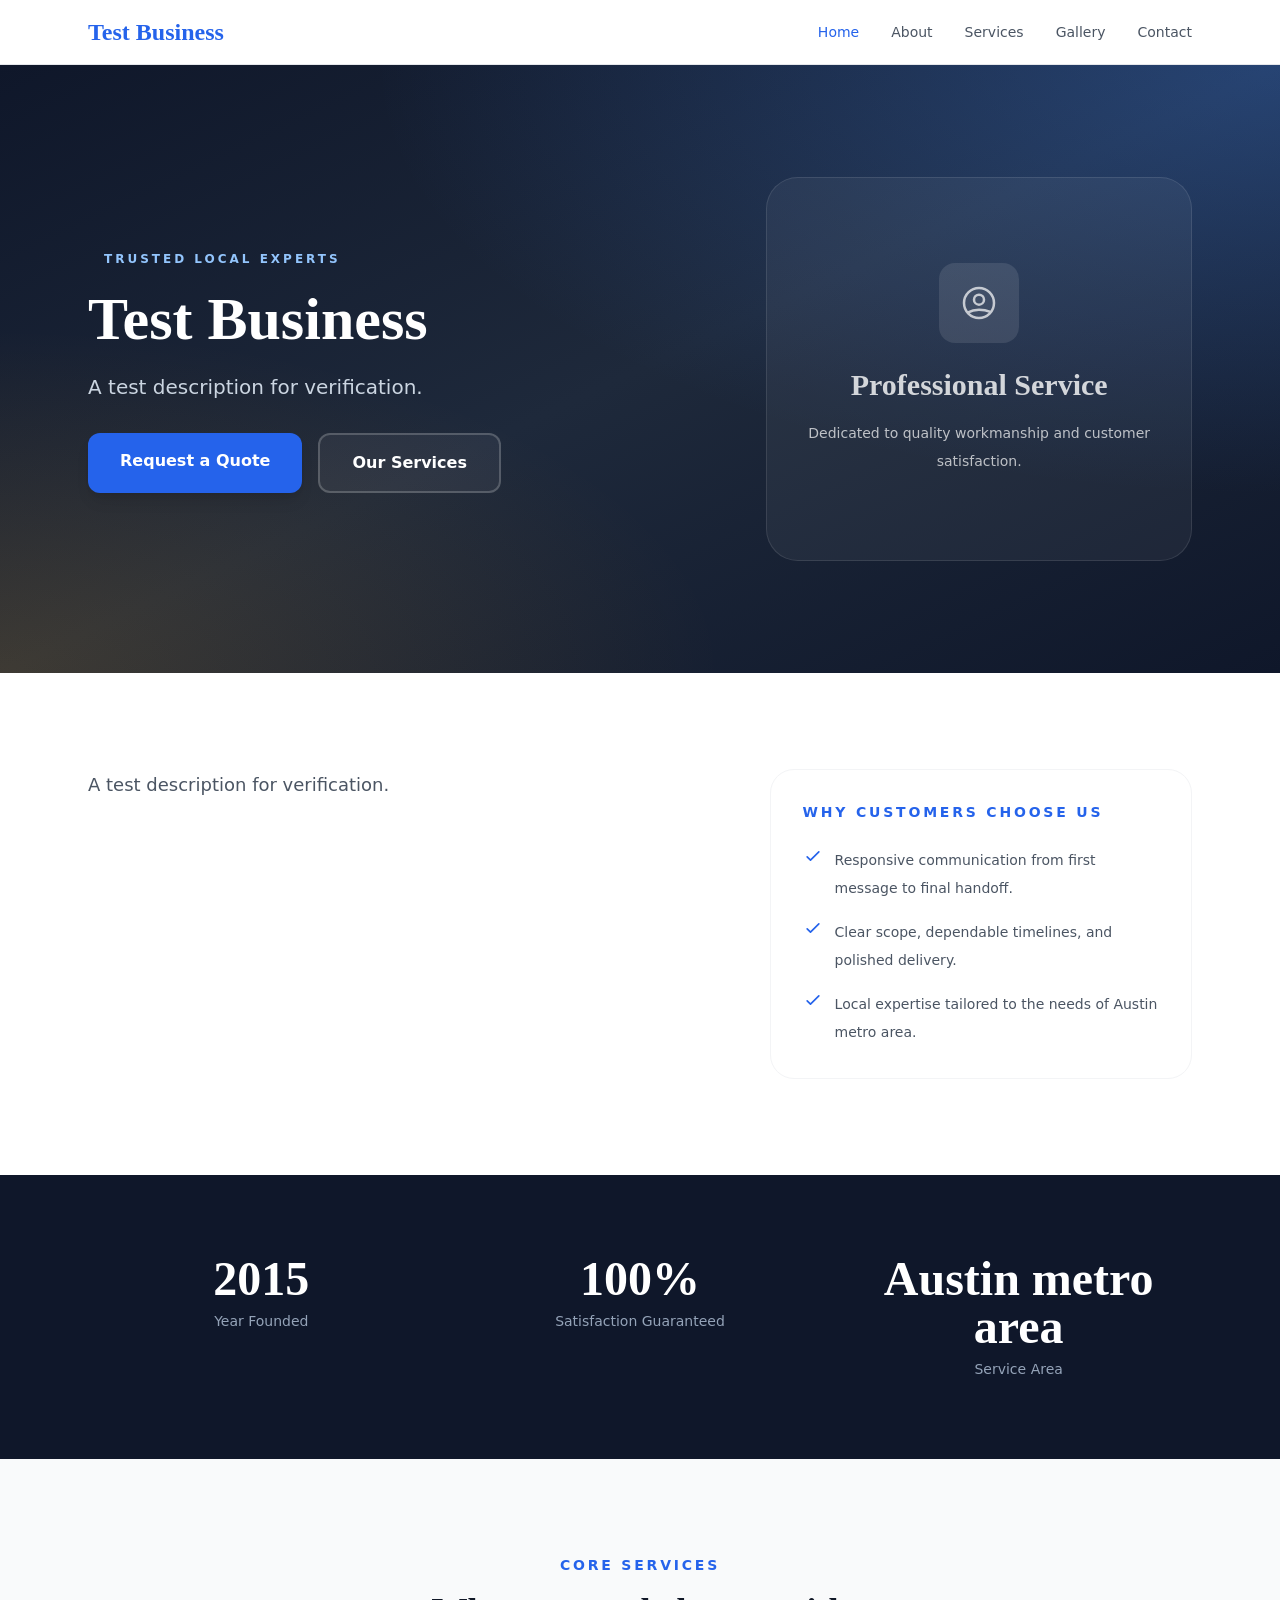
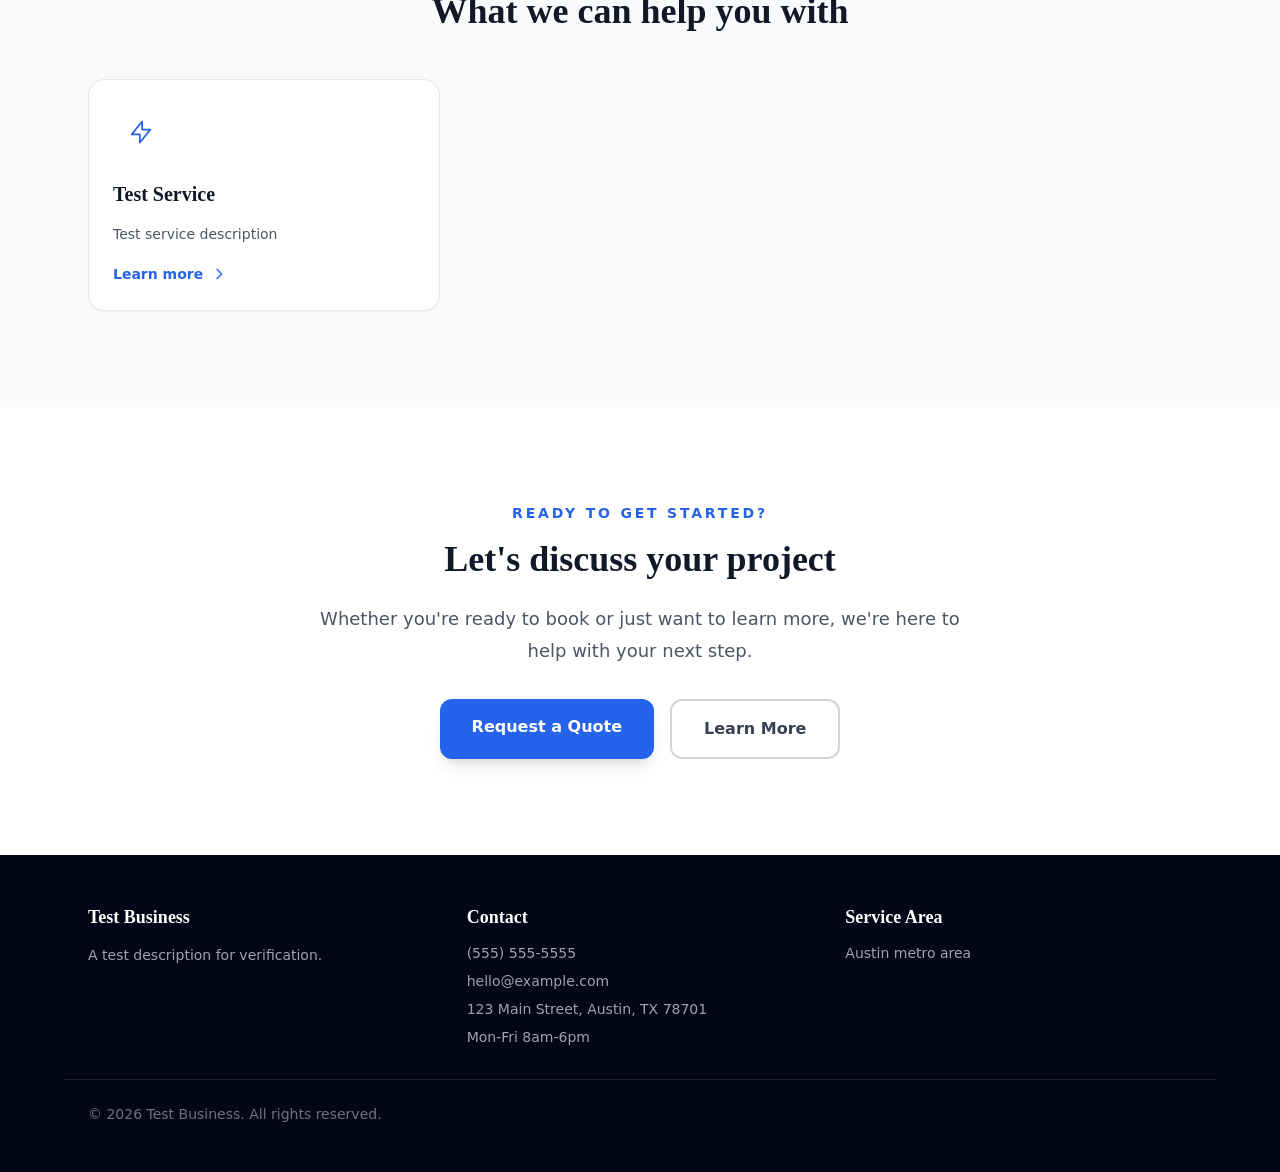
==== commit fee9e0f3: "Deploy site from 5Pages" ====
--- a/index.html
+++ b/index.html
@@ -1,11 +1,7 @@
-<!DOCTYPE html><html lang="en" data-astro-cid-37fxchfa style="--primaryColor: #2563eb;--secondaryColor: #f59e0b;--displayFont: 'Playfair Display', Georgia, serif;--bodyFont: 'Inter', system-ui, sans-serif;"> <head><!-- Primary Meta Tags --><meta charset="utf-8"><meta name="viewport" content="width=device-width, initial-scale=1"><title>Test Business | Plumbing</title><meta name="description" content="A test description for verification."><meta name="author" content="Test Business"><meta name="robots" content="index, follow"><link rel="canonical" href="https://example.com/"><link rel="preconnect" href="https://fonts.googleapis.com"><link rel="preconnect" href="https://fonts.gstatic.com" crossorigin><link href="https://fonts.googleapis.com/css2?family=Inter:wght@400;500;600;700;800&family=Playfair+Display:wght@600;700&family=Cormorant+Garamond:wght@500;600;700&family=DM+Serif+Display:ital@0;1&family=Space+Grotesk:wght@500;700&family=Source+Sans+3:wght@400;500;600;700&display=swap" rel="stylesheet"><!-- Security & Anti-Phishing --><meta http-equiv="X-Frame-Options" content="SAMEORIGIN"><meta http-equiv="X-Content-Type-Options" content="nosniff"><meta http-equiv="X-XSS-Protection" content="1; mode=block"><meta name="referrer" content="strict-origin-when-cross-origin"><meta http-equiv="Content-Security-Policy" content="default-src 'self'; script-src 'self' https://unpkg.com https://cdnjs.cloudflare.com; style-src 'self' 'unsafe-inline' https://fonts.googleapis.com; font-src 'self' https://fonts.gstatic.com; img-src 'self' data: https:; connect-src 'self'; frame-src 'self' https://unpkg.com; base-uri 'self'; form-action 'self'; frame-ancestors 'self'; object-src 'none'"><!-- Open Graph / Facebook --><meta property="og:type" content="website"><meta property="og:url" content="https://example.com/"><meta property="og:title" content="Test Business | Plumbing"><meta property="og:description" content="A test description for verification."><meta property="og:site_name" content="Test Business"><meta property="og:locale" content="en_US"><meta property="og:image" content=""><meta property="og:image:width" content="1200"><meta property="og:image:height" content="630"><meta property="og:image:alt" content="Test Business | Plumbing"><!-- Twitter --><meta name="twitter:card" content="summary_large_image"><meta name="twitter:url" content="https://example.com/"><meta name="twitter:title" content="Test Business | Plumbing"><meta name="twitter:description" content="A test description for verification."><meta name="twitter:image" content=""><!-- Additional SEO --><meta name="geo.placename" content="123 Main Street, Austin, TX 78701"><!-- Structured Data (JSON-LD) --><script type="application/ld+json">{"@context":"https://schema.org","@type":"LocalBusiness","name":"Test Business","description":"A professional local business website.","url":"https://example.com","telephone":"(555) 555-5555","email":"hello@example.com","address":{"@type":"PostalAddress","streetAddress":"123 Main Street, Austin, TX 78701","addressLocality":"","addressRegion":"","postalCode":"","addressCountry":"US"},"openingHours":"Mon-Fri 8am-6pm","sameAs":[]}</script><link rel="stylesheet" href="/_astro/about.BvN3-o50.css"></head> <body class="bg-white text-gray-900" data-astro-cid-37fxchfa style="--primaryColor: #2563eb;--secondaryColor: #f59e0b;--displayFont: 'Playfair Display', Georgia, serif;--bodyFont: 'Inter', system-ui, sans-serif;"> <a href="#main-content" class="sr-only focus:not-sr-only focus:absolute focus:left-4 focus:top-4 focus:z-50 focus:rounded focus:bg-white focus:px-4 focus:py-2 focus:text-sm focus:font-semibold focus:text-gray-900 focus:shadow" data-astro-cid-37fxchfa style="--primaryColor: #2563eb;--secondaryColor: #f59e0b;--displayFont: 'Playfair Display', Georgia, serif;--bodyFont: 'Inter', system-ui, sans-serif;">
+<!DOCTYPE html><html lang="en" data-astro-cid-37fxchfa style="--primaryColor: #2563eb;--secondaryColor: #f59e0b;--displayFont: 'Playfair Display', Georgia, serif;--bodyFont: 'Inter', system-ui, sans-serif;"> <head><!-- Primary Meta Tags --><meta charset="utf-8"><meta name="viewport" content="width=device-width, initial-scale=1"><title>Test Business | Plumbing</title><meta name="description" content="A test description for verification."><meta name="author" content="Test Business"><meta name="robots" content="index, follow"><link rel="canonical" href="https://example.com/"><link rel="preconnect" href="https://fonts.googleapis.com"><link rel="preconnect" href="https://fonts.gstatic.com" crossorigin><link href="https://fonts.googleapis.com/css2?family=Inter:wght@400;500;600;700;800&family=Playfair+Display:wght@600;700&family=Cormorant+Garamond:wght@500;600;700&family=DM+Serif+Display:ital@0;1&family=Space+Grotesk:wght@500;700&family=Source+Sans+3:wght@400;500;600;700&display=swap" rel="stylesheet"><!-- Security & Anti-Phishing --><meta http-equiv="X-Frame-Options" content="SAMEORIGIN"><meta http-equiv="X-Content-Type-Options" content="nosniff"><meta http-equiv="X-XSS-Protection" content="1; mode=block"><meta name="referrer" content="strict-origin-when-cross-origin"><meta http-equiv="Content-Security-Policy" content="default-src 'self'; script-src 'self' https://unpkg.com https://cdnjs.cloudflare.com; style-src 'self' 'unsafe-inline' https://fonts.googleapis.com; font-src 'self' https://fonts.gstatic.com; img-src 'self' data: https:; connect-src 'self'; frame-src 'self' https://unpkg.com; base-uri 'self'; form-action 'self'; frame-ancestors 'self'; object-src 'none'"><!-- Open Graph / Facebook --><meta property="og:type" content="website"><meta property="og:url" content="https://example.com/"><meta property="og:title" content="Test Business | Plumbing"><meta property="og:description" content="A test description for verification."><meta property="og:site_name" content="Test Business"><meta property="og:locale" content="en_US"><meta property="og:image" content=""><meta property="og:image:width" content="1200"><meta property="og:image:height" content="630"><meta property="og:image:alt" content="Test Business | Plumbing"><!-- Twitter --><meta name="twitter:card" content="summary_large_image"><meta name="twitter:url" content="https://example.com/"><meta name="twitter:title" content="Test Business | Plumbing"><meta name="twitter:description" content="A test description for verification."><meta name="twitter:image" content=""><!-- Additional SEO --><meta name="geo.placename" content="123 Main Street, Austin, TX 78701"><!-- Structured Data (JSON-LD) --><script type="application/ld+json">{"@context":"https://schema.org","@type":"LocalBusiness","name":"Test Business","description":"A professional local business website.","url":"https://example.com","telephone":"(555) 555-5555","email":"hello@example.com","address":{"@type":"PostalAddress","streetAddress":"123 Main Street, Austin, TX 78701","addressLocality":"","addressRegion":"","postalCode":"","addressCountry":"US"},"openingHours":"Mon-Fri 8am-6pm","sameAs":[]}</script><link rel="stylesheet" href="/_astro/about.9x4K70JI.css"></head> <body class="bg-white text-gray-900" data-astro-cid-37fxchfa style="--primaryColor: #2563eb;--secondaryColor: #f59e0b;--displayFont: 'Playfair Display', Georgia, serif;--bodyFont: 'Inter', system-ui, sans-serif;"> <a href="#main-content" class="sr-only focus:not-sr-only focus:absolute focus:left-4 focus:top-4 focus:z-50 focus:rounded focus:bg-white focus:px-4 focus:py-2 focus:text-sm focus:font-semibold focus:text-gray-900 focus:shadow" data-astro-cid-37fxchfa style="--primaryColor: #2563eb;--secondaryColor: #f59e0b;--displayFont: 'Playfair Display', Georgia, serif;--bodyFont: 'Inter', system-ui, sans-serif;">
 Skip to content
-</a> <header class="sticky top-0 z-40 border-b border-gray-200 backdrop-blur bg-white/95" data-astro-cid-37fxchfa style="--primaryColor: #2563eb;--secondaryColor: #f59e0b;--displayFont: 'Playfair Display', Georgia, serif;--bodyFont: 'Inter', system-ui, sans-serif;"> <nav class="mx-auto flex max-w-6xl items-center justify-between px-6 py-4" aria-label="Main navigation" data-astro-cid-37fxchfa style="--primaryColor: #2563eb;--secondaryColor: #f59e0b;--displayFont: 'Playfair Display', Georgia, serif;--bodyFont: 'Inter', system-ui, sans-serif;"> <a href="/" class="font-heading text-2xl font-bold text-primary" data-astro-cid-37fxchfa style="--primaryColor: #2563eb;--secondaryColor: #f59e0b;--displayFont: 'Playfair Display', Georgia, serif;--bodyFont: 'Inter', system-ui, sans-serif;">Test Business</a> <div class="hidden items-center gap-8 md:flex" data-astro-cid-37fxchfa style="--primaryColor: #2563eb;--secondaryColor: #f59e0b;--displayFont: 'Playfair Display', Georgia, serif;--bodyFont: 'Inter', system-ui, sans-serif;"> <a href="/" class="text-sm font-medium transition-colors hover:text-primary text-primary" data-astro-cid-37fxchfa style="--primaryColor: #2563eb;--secondaryColor: #f59e0b;--displayFont: 'Playfair Display', Georgia, serif;--bodyFont: 'Inter', system-ui, sans-serif;"> Home </a><a href="/about/" class="text-sm font-medium transition-colors hover:text-primary text-gray-600" data-astro-cid-37fxchfa style="--primaryColor: #2563eb;--secondaryColor: #f59e0b;--displayFont: 'Playfair Display', Georgia, serif;--bodyFont: 'Inter', system-ui, sans-serif;"> About </a><a href="/services/" class="text-sm font-medium transition-colors hover:text-primary text-gray-600" data-astro-cid-37fxchfa style="--primaryColor: #2563eb;--secondaryColor: #f59e0b;--displayFont: 'Playfair Display', Georgia, serif;--bodyFont: 'Inter', system-ui, sans-serif;"> Services </a><a href="/gallery/" class="text-sm font-medium transition-colors hover:text-primary text-gray-600" data-astro-cid-37fxchfa style="--primaryColor: #2563eb;--secondaryColor: #f59e0b;--displayFont: 'Playfair Display', Georgia, serif;--bodyFont: 'Inter', system-ui, sans-serif;"> Gallery </a><a href="/contact/" class="text-sm font-medium transition-colors hover:text-primary text-gray-600" data-astro-cid-37fxchfa style="--primaryColor: #2563eb;--secondaryColor: #f59e0b;--displayFont: 'Playfair Display', Georgia, serif;--bodyFont: 'Inter', system-ui, sans-serif;"> Contact </a> </div> <details class="relative md:hidden" data-astro-cid-37fxchfa style="--primaryColor: #2563eb;--secondaryColor: #f59e0b;--displayFont: 'Playfair Display', Georgia, serif;--bodyFont: 'Inter', system-ui, sans-serif;"> <summary class="list-none cursor-pointer rounded p-2 text-gray-700 focus:outline-none focus:ring-2 focus:ring-primary focus:ring-offset-2" aria-label="Open mobile navigation" data-astro-cid-37fxchfa style="--primaryColor: #2563eb;--secondaryColor: #f59e0b;--displayFont: 'Playfair Display', Georgia, serif;--bodyFont: 'Inter', system-ui, sans-serif;"> <svg class="h-6 w-6" fill="none" stroke="currentColor" viewBox="0 0 24 24" aria-hidden="true" data-astro-cid-37fxchfa style="--primaryColor: #2563eb;--secondaryColor: #f59e0b;--displayFont: 'Playfair Display', Georgia, serif;--bodyFont: 'Inter', system-ui, sans-serif;"> <path stroke-linecap="round" stroke-linejoin="round" stroke-width="2" d="M4 6h16M4 12h16M4 18h16" data-astro-cid-37fxchfa style="--primaryColor: #2563eb;--secondaryColor: #f59e0b;--displayFont: 'Playfair Display', Georgia, serif;--bodyFont: 'Inter', system-ui, sans-serif;"></path> </svg> </summary> <div class="absolute right-0 mt-3 min-w-48 rounded-xl border p-3 shadow-lg border-gray-200 bg-white" data-astro-cid-37fxchfa style="--primaryColor: #2563eb;--secondaryColor: #f59e0b;--displayFont: 'Playfair Display', Georgia, serif;--bodyFont: 'Inter', system-ui, sans-serif;"> <a href="/" class="block rounded-lg px-3 py-2 text-sm font-medium transition-colors hover:bg-gray-50 hover:text-primary bg-gray-50 text-primary" data-astro-cid-37fxchfa style="--primaryColor: #2563eb;--secondaryColor: #f59e0b;--displayFont: 'Playfair Display', Georgia, serif;--bodyFont: 'Inter', system-ui, sans-serif;"> Home </a><a href="/about/" class="block rounded-lg px-3 py-2 text-sm font-medium transition-colors hover:bg-gray-50 hover:text-primary text-gray-700" data-astro-cid-37fxchfa style="--primaryColor: #2563eb;--secondaryColor: #f59e0b;--displayFont: 'Playfair Display', Georgia, serif;--bodyFont: 'Inter', system-ui, sans-serif;"> About </a><a href="/services/" class="block rounded-lg px-3 py-2 text-sm font-medium transition-colors hover:bg-gray-50 hover:text-primary text-gray-700" data-astro-cid-37fxchfa style="--primaryColor: #2563eb;--secondaryColor: #f59e0b;--displayFont: 'Playfair Display', Georgia, serif;--bodyFont: 'Inter', system-ui, sans-serif;"> Services </a><a href="/gallery/" class="block rounded-lg px-3 py-2 text-sm font-medium transition-colors hover:bg-gray-50 hover:text-primary text-gray-700" data-astro-cid-37fxchfa style="--primaryColor: #2563eb;--secondaryColor: #f59e0b;--displayFont: 'Playfair Display', Georgia, serif;--bodyFont: 'Inter', system-ui, sans-serif;"> Gallery </a><a href="/contact/" class="block rounded-lg px-3 py-2 text-sm font-medium transition-colors hover:bg-gray-50 hover:text-primary text-gray-700" data-astro-cid-37fxchfa style="--primaryColor: #2563eb;--secondaryColor: #f59e0b;--displayFont: 'Playfair Display', Georgia, serif;--bodyFont: 'Inter', system-ui, sans-serif;"> Contact </a> </div> </details> </nav> </header> <main id="main-content" data-astro-cid-37fxchfa style="--primaryColor: #2563eb;--secondaryColor: #f59e0b;--displayFont: 'Playfair Display', Georgia, serif;--bodyFont: 'Inter', system-ui, sans-serif;">  <section class="relative overflow-hidden py-20 md:py-28"> <div class="absolute inset-0 bg-gradient-to-br from-slate-900 via-slate-800 to-slate-900"></div> <div class="absolute inset-0 opacity-40"> <div class="absolute -right-20 -top-20 h-96 w-96 rotate-12 rounded-full bg-primary/30 blur-3xl"></div> <div class="absolute -bottom-20 -left-20 h-80 w-80 -rotate-12 rounded-full bg-secondary/20 blur-3xl"></div> </div> <div class="relative mx-auto max-w-6xl px-6"> <div class="grid items-center gap-10 lg:grid-cols-[1.3fr_0.7fr]"> <div> <span class="mb-4 inline-block rounded-full bg-white/10 px-4 py-1.5 text-xs font-bold uppercase tracking-[0.25em] text-white/80 backdrop-blur-sm">
-Trusted Local Business
-</span> <h1 class="font-heading text-4xl font-bold leading-tight tracking-tight text-white md:text-5xl lg:text-6xl"> Test Business </h1> <p class="mt-6 max-w-2xl text-lg leading-8 text-gray-300 md:text-xl">A test description for verification.</p> <div class="mt-8 flex flex-wrap gap-4"> <a href="/contact/" class="inline-flex min-h-[52px] items-center justify-center rounded-xl bg-primary px-8 py-3 text-base font-semibold text-white shadow-lg shadow-primary/25 transition-all hover:scale-[1.02] hover:shadow-xl hover:shadow-primary/30 focus:outline-none focus:ring-2 focus:ring-primary focus:ring-offset-2 focus:ring-offset-slate-900">
-Request a Quote
-</a> <a href="/services/" class="inline-flex min-h-[52px] items-center justify-center rounded-xl border border-white/20 bg-white/5 px-8 py-3 text-base font-semibold text-white backdrop-blur-sm transition-all hover:bg-white/10 focus:outline-none focus:ring-2 focus:ring-white/50 focus:ring-offset-2 focus:ring-offset-slate-900">
-Explore Services
-</a> </div> <div class="mt-10 flex items-center gap-6 text-sm text-gray-400"> <div class="flex items-center gap-2"> <svg class="h-5 w-5 text-primary" fill="currentColor" viewBox="0 0 20 20"> <path fill-rule="evenodd" d="M10 18a8 8 0 100-16 8 8 0 000 16zm3.707-9.293a1 1 0 00-1.414-1.414L9 10.586 7.707 9.293a1 1 0 00-1.414 1.414l2 2a1 1 0 001.414 0l4-4z" clip-rule="evenodd"></path> </svg> <span>Licensed & Insured</span> </div> <div class="flex items-center gap-2"> <svg class="h-5 w-5 text-primary" fill="currentColor" viewBox="0 0 20 20"> <path fill-rule="evenodd" d="M10 18a8 8 0 100-16 8 8 0 000 16zm3.707-9.293a1 1 0 00-1.414-1.414L9 10.586 7.707 9.293a1 1 0 00-1.414 1.414l2 2a1 1 0 001.414 0l4-4z" clip-rule="evenodd"></path> </svg> <span>Local Expert</span> </div> </div> </div> <div> <div class="flex min-h-[24rem] items-center justify-center rounded-2xl border border-white/10 bg-white/5 p-10 text-center shadow-2xl shadow-slate-950/20 backdrop-blur-sm"> <div> <div class="mb-6 flex h-20 w-20 mx-auto items-center justify-center rounded-2xl bg-gradient-to-br from-primary to-primary/60 shadow-lg"> <svg class="h-10 w-10 text-white" fill="none" stroke="currentColor" viewBox="0 0 24 24"> <path stroke-linecap="round" stroke-linejoin="round" stroke-width="1.5" d="M5 3v4M3 5h4M6 17v4m-2-2h4m5-16l2.286 6.857L21 12l-5.714 2.143L13 21l-2.286-6.857L5 12l5.714-2.143L13 3z"></path> </svg> </div> <p class="font-heading text-2xl font-semibold text-white">Professional Service</p> <p class="mt-2 text-sm text-gray-400">Quality craftsmanship with attention to detail</p> </div> </div> </div> </div> </div> </section> <section class="bg-white py-20 md:py-28"> <div class="mx-auto max-w-6xl px-6"> <div class="grid gap-12 lg:grid-cols-[1.2fr_0.8fr]"> <div class="prose max-w-none text-lg leading-8 text-gray-600"> <p>A test description for verification.</p> </div> <aside class="rounded-2xl bg-gradient-to-br from-gray-50 to-white p-8 shadow-lg ring-1 ring-gray-200/50"> <p class="text-sm font-semibold uppercase tracking-[0.2em] text-primary">Why customers choose us</p> <ul class="mt-6 space-y-4 text-sm leading-7 text-gray-600"> <li class="flex items-start gap-3"> <svg class="mt-1 h-5 w-5 flex-shrink-0 text-primary" fill="currentColor" viewBox="0 0 20 20"> <path fill-rule="evenodd" d="M10 18a8 8 0 100-16 8 8 0 000 16zm3.707-9.293a1 1 0 00-1.414-1.414L9 10.586 7.707 9.293a1 1 0 00-1.414 1.414l2 2a1 1 0 001.414 0l4-4z" clip-rule="evenodd"></path> </svg> <span>Responsive communication from first message to final handoff.</span> </li> <li class="flex items-start gap-3"> <svg class="mt-1 h-5 w-5 flex-shrink-0 text-primary" fill="currentColor" viewBox="0 0 20 20"> <path fill-rule="evenodd" d="M10 18a8 8 0 100-16 8 8 0 000 16zm3.707-9.293a1 1 0 00-1.414-1.414L9 10.586 7.707 9.293a1 1 0 00-1.414 1.414l2 2a1 1 0 001.414 0l4-4z" clip-rule="evenodd"></path> </svg> <span>Clear scope, dependable timelines, and polished delivery.</span> </li> <li class="flex items-start gap-3"> <svg class="mt-1 h-5 w-5 flex-shrink-0 text-primary" fill="currentColor" viewBox="0 0 20 20"> <path fill-rule="evenodd" d="M10 18a8 8 0 100-16 8 8 0 000 16zm3.707-9.293a1 1 0 00-1.414-1.414L9 10.586 7.707 9.293a1 1 0 00-1.414 1.414l2 2a1 1 0 001.414 0l4-4z" clip-rule="evenodd"></path> </svg> <span>Local expertise tailored to the needs of Austin metro area.</span> </li> </ul> </aside> </div> </div> </section> <section class="bg-gray-50 py-20 md:py-28"> <div class="mx-auto max-w-6xl px-6"> <div class="grid gap-8 md:grid-cols-3"> <div class="rounded-2xl bg-white p-8 text-center shadow-sm ring-1 ring-gray-200/50"> <p class="font-heading text-4xl font-bold text-primary">2015</p> <p class="mt-2 text-sm font-semibold uppercase tracking-[0.2em] text-gray-500">Years in Business</p> </div> <div class="rounded-2xl bg-white p-8 text-center shadow-sm ring-1 ring-gray-200/50"> <p class="font-heading text-4xl font-bold text-primary">Small dedicated team</p> <p class="mt-2 text-sm font-semibold uppercase tracking-[0.2em] text-gray-500">Team Members</p> </div> <div class="rounded-2xl bg-white p-8 text-center shadow-sm ring-1 ring-gray-200/50"> <p class="font-heading text-4xl font-bold text-primary">Austin metro area</p> <p class="mt-2 text-sm font-semibold uppercase tracking-[0.2em] text-gray-500">Service Area</p> </div> </div> </div> </section> <section class="bg-white py-20 md:py-28"> <div class="mx-auto max-w-6xl px-6"> <div class="mx-auto max-w-2xl text-center"> <p class="text-sm font-semibold uppercase tracking-[0.2em] text-primary">Core services</p> <h2 class="mt-4 font-heading text-4xl font-bold text-gray-900">What we can help you with</h2> </div> <div class="mt-12 grid gap-8 md:grid-cols-2 xl:grid-cols-3"> <article class="group relative overflow-hidden rounded-2xl border border-gray-200 bg-white p-8 shadow-sm transition-all hover:-translate-y-1 hover:shadow-xl hover:shadow-primary/10"> <div class="absolute -right-4 -top-4 h-24 w-24 rounded-full bg-gradient-to-br from-primary/10 to-secondary/10 opacity-0 transition-opacity group-hover:opacity-100"></div> <div class="relative"> <div class="mb-5 flex h-14 w-14 items-center justify-center rounded-xl bg-gradient-to-br from-primary to-primary/80 text-white shadow-lg shadow-primary/25"> <svg class="h-6 w-6" fill="none" stroke="currentColor" viewBox="0 0 24 24"><path stroke-linecap="round" stroke-linejoin="round" stroke-width="1.5" d="M19.428 15.428a2 2 0 00-1.022-.547l-2.387-.477a6 6 0 00-3.86.517l-.318.158a6 6 0 01-3.86.517L6.21 15.7a2 2 0 00-1.806.547M8 4h8l-1 1v5.172a2 2 0 00.586 1.414l5 5c1.26 1.26.367 3.414-1.415 3.414H4.828c-1.782 0-2.674-2.154-1.414-3.414l5-5A2 2 0 009 10.172V5L8 4z"/></svg> </div> <h3 class="font-heading text-xl font-semibold text-gray-900">Test Service</h3> <p class="mt-3 text-sm leading-7 text-gray-600">Test service description</p> <a href="/contact/" class="mt-4 inline-flex items-center gap-1 text-sm font-semibold text-primary opacity-0 transition-opacity group-hover:opacity-100"> <span>Request info</span> <svg class="h-4 w-4" fill="none" stroke="currentColor" viewBox="0 0 24 24"> <path stroke-linecap="round" stroke-linejoin="round" stroke-width="2" d="M17 8l4 4m0 0l-4 4m4-4H3"></path> </svg> </a> </div> </article> </div> </div> </section> <section class="relative overflow-hidden py-20 md:py-28"> <div class="absolute inset-0 bg-gradient-to-r from-slate-900 via-slate-800 to-slate-900"></div> <div class="absolute inset-0 opacity-30"> <div class="absolute -left-32 top-1/2 h-64 w-64 -translate-y-1/2 rotate-12 rounded-full bg-primary blur-3xl"></div> <div class="absolute -right-32 top-1/2 h-64 w-64 -translate-y-1/2 rotate-12 rounded-full bg-secondary blur-3xl"></div> </div> <div class="relative mx-auto max-w-4xl px-6 text-center"> <h2 class="font-heading text-3xl font-bold tracking-tight text-white md:text-5xl">Ready to get started?</h2> <p class="mx-auto mt-6 max-w-2xl text-lg leading-8 text-gray-300">Contact us today for a free, no-obligation quote. We&#39;re here to help with any project — big or small.</p> <div class="mt-10 flex flex-col items-center justify-center gap-4 sm:flex-row"> <a href="/contact/" class="inline-flex min-h-[52px] items-center justify-center rounded-xl bg-primary px-8 py-3 text-base font-semibold text-white shadow-lg shadow-primary/25 transition-all hover:scale-[1.02] hover:shadow-xl hover:shadow-primary/30 focus:outline-none focus:ring-2 focus:ring-primary focus:ring-offset-2 focus:ring-offset-slate-900"> Get Your Free Quote </a> <a href="tel:5555555555" class="inline-flex min-h-[52px] items-center justify-center gap-2 rounded-xl border border-white/20 bg-white/5 px-8 py-3 text-base font-semibold text-white backdrop-blur-sm transition-all hover:bg-white/10 focus:outline-none focus:ring-2 focus:ring-white/50 focus:ring-offset-2 focus:ring-offset-slate-900"> <svg class="h-5 w-5" fill="none" stroke="currentColor" viewBox="0 0 24 24"> <path stroke-linecap="round" stroke-linejoin="round" stroke-width="2" d="M3 5a2 2 0 012-2h3.28a1 1 0 01.948.684l1.498 4.493a1 1 0 01-.502 1.21l-2.257 1.13a11.042 11.042 0 005.516 5.516l1.13-2.257a1 1 0 011.21-.502l4.493 1.498a1 1 0 01.684.949V19a2 2 0 01-2 2h-1C9.716 21 3 14.284 3 6V5z"></path> </svg> (555) 555-5555 </a> </div> </div> </section>  </main> <footer class="bg-slate-950 py-16 text-gray-300" data-astro-cid-37fxchfa style="--primaryColor: #2563eb;--secondaryColor: #f59e0b;--displayFont: 'Playfair Display', Georgia, serif;--bodyFont: 'Inter', system-ui, sans-serif;"> <div class="mx-auto grid max-w-6xl gap-12 px-6 md:grid-cols-4" data-astro-cid-37fxchfa style="--primaryColor: #2563eb;--secondaryColor: #f59e0b;--displayFont: 'Playfair Display', Georgia, serif;--bodyFont: 'Inter', system-ui, sans-serif;"> <div class="md:col-span-2" data-astro-cid-37fxchfa style="--primaryColor: #2563eb;--secondaryColor: #f59e0b;--displayFont: 'Playfair Display', Georgia, serif;--bodyFont: 'Inter', system-ui, sans-serif;"> <h2 class="font-heading text-2xl font-bold text-white" data-astro-cid-37fxchfa style="--primaryColor: #2563eb;--secondaryColor: #f59e0b;--displayFont: 'Playfair Display', Georgia, serif;--bodyFont: 'Inter', system-ui, sans-serif;">Test Business</h2> <p class="mt-4 max-w-md text-sm leading-6 text-gray-400" data-astro-cid-37fxchfa style="--primaryColor: #2563eb;--secondaryColor: #f59e0b;--displayFont: 'Playfair Display', Georgia, serif;--bodyFont: 'Inter', system-ui, sans-serif;">A test description for verification.</p> <div class="mt-6 flex gap-4" data-astro-cid-37fxchfa style="--primaryColor: #2563eb;--secondaryColor: #f59e0b;--displayFont: 'Playfair Display', Georgia, serif;--bodyFont: 'Inter', system-ui, sans-serif;"> <a href="tel:5555555555" class="flex items-center gap-2 rounded-lg bg-white/5 px-4 py-2 text-sm font-medium text-white transition-colors hover:bg-white/10" data-astro-cid-37fxchfa style="--primaryColor: #2563eb;--secondaryColor: #f59e0b;--displayFont: 'Playfair Display', Georgia, serif;--bodyFont: 'Inter', system-ui, sans-serif;"> <svg class="h-4 w-4" fill="none" stroke="currentColor" viewBox="0 0 24 24" data-astro-cid-37fxchfa style="--primaryColor: #2563eb;--secondaryColor: #f59e0b;--displayFont: 'Playfair Display', Georgia, serif;--bodyFont: 'Inter', system-ui, sans-serif;"> <path stroke-linecap="round" stroke-linejoin="round" stroke-width="2" d="M3 5a2 2 0 012-2h3.28a1 1 0 01.948.684l1.498 4.493a1 1 0 01-.502 1.21l-2.257 1.13a11.042 11.042 0 005.516 5.516l1.13-2.257a1 1 0 011.21-.502l4.493 1.498a1 1 0 01.684.949V19a2 2 0 01-2 2h-1C9.716 21 3 14.284 3 6V5z" data-astro-cid-37fxchfa style="--primaryColor: #2563eb;--secondaryColor: #f59e0b;--displayFont: 'Playfair Display', Georgia, serif;--bodyFont: 'Inter', system-ui, sans-serif;"></path> </svg> (555) 555-5555 </a> <a href="/contact/" class="flex items-center gap-2 rounded-lg bg-primary px-4 py-2 text-sm font-medium text-white transition-colors hover:bg-primary/90" data-astro-cid-37fxchfa style="--primaryColor: #2563eb;--secondaryColor: #f59e0b;--displayFont: 'Playfair Display', Georgia, serif;--bodyFont: 'Inter', system-ui, sans-serif;">
-Get a Quote
-</a> </div> </div> <div data-astro-cid-37fxchfa style="--primaryColor: #2563eb;--secondaryColor: #f59e0b;--displayFont: 'Playfair Display', Georgia, serif;--bodyFont: 'Inter', system-ui, sans-serif;"> <h3 class="font-heading text-lg font-semibold text-white" data-astro-cid-37fxchfa style="--primaryColor: #2563eb;--secondaryColor: #f59e0b;--displayFont: 'Playfair Display', Georgia, serif;--bodyFont: 'Inter', system-ui, sans-serif;">Contact</h3> <div class="mt-4 space-y-3 text-sm text-gray-400" data-astro-cid-37fxchfa style="--primaryColor: #2563eb;--secondaryColor: #f59e0b;--displayFont: 'Playfair Display', Georgia, serif;--bodyFont: 'Inter', system-ui, sans-serif;"> <p class="flex items-center gap-2" data-astro-cid-37fxchfa style="--primaryColor: #2563eb;--secondaryColor: #f59e0b;--displayFont: 'Playfair Display', Georgia, serif;--bodyFont: 'Inter', system-ui, sans-serif;"><svg class="h-4 w-4 text-primary" fill="none" stroke="currentColor" viewBox="0 0 24 24" data-astro-cid-37fxchfa style="--primaryColor: #2563eb;--secondaryColor: #f59e0b;--displayFont: 'Playfair Display', Georgia, serif;--bodyFont: 'Inter', system-ui, sans-serif;"><path stroke-linecap="round" stroke-linejoin="round" stroke-width="2" d="M3 5a2 2 0 012-2h3.28a1 1 0 01.948.684l1.498 4.493a1 1 0 01-.502 1.21l-2.257 1.13a11.042 11.042 0 005.516 5.516l1.13-2.257a1 1 0 011.21-.502l4.493 1.498a1 1 0 01.684.949V19a2 2 0 01-2 2h-1C9.716 21 3 14.284 3 6V5z" data-astro-cid-37fxchfa style="--primaryColor: #2563eb;--secondaryColor: #f59e0b;--displayFont: 'Playfair Display', Georgia, serif;--bodyFont: 'Inter', system-ui, sans-serif;"></path></svg>(555) 555-5555</p> <p class="flex items-center gap-2" data-astro-cid-37fxchfa style="--primaryColor: #2563eb;--secondaryColor: #f59e0b;--displayFont: 'Playfair Display', Georgia, serif;--bodyFont: 'Inter', system-ui, sans-serif;"><svg class="h-4 w-4 text-primary" fill="none" stroke="currentColor" viewBox="0 0 24 24" data-astro-cid-37fxchfa style="--primaryColor: #2563eb;--secondaryColor: #f59e0b;--displayFont: 'Playfair Display', Georgia, serif;--bodyFont: 'Inter', system-ui, sans-serif;"><path stroke-linecap="round" stroke-linejoin="round" stroke-width="2" d="M3 8l7.89 5.26a2 2 0 002.22 0L21 8M5 19h14a2 2 0 002-2V7a2 2 0 00-2-2H5a2 2 0 00-2 2v10a2 2 0 002 2z" data-astro-cid-37fxchfa style="--primaryColor: #2563eb;--secondaryColor: #f59e0b;--displayFont: 'Playfair Display', Georgia, serif;--bodyFont: 'Inter', system-ui, sans-serif;"></path></svg>hello@example.com</p> <p class="flex items-center gap-2" data-astro-cid-37fxchfa style="--primaryColor: #2563eb;--secondaryColor: #f59e0b;--displayFont: 'Playfair Display', Georgia, serif;--bodyFont: 'Inter', system-ui, sans-serif;"><svg class="h-4 w-4 text-primary" fill="none" stroke="currentColor" viewBox="0 0 24 24" data-astro-cid-37fxchfa style="--primaryColor: #2563eb;--secondaryColor: #f59e0b;--displayFont: 'Playfair Display', Georgia, serif;--bodyFont: 'Inter', system-ui, sans-serif;"><path stroke-linecap="round" stroke-linejoin="round" stroke-width="2" d="M17.657 16.657L13.414 20.9a1.998 1.998 0 01-2.827 0l-4.244-4.243a8 8 0 1111.314 0z" data-astro-cid-37fxchfa style="--primaryColor: #2563eb;--secondaryColor: #f59e0b;--displayFont: 'Playfair Display', Georgia, serif;--bodyFont: 'Inter', system-ui, sans-serif;"></path><path stroke-linecap="round" stroke-linejoin="round" stroke-width="2" d="M15 11a3 3 0 11-6 0 3 3 0 016 0z" data-astro-cid-37fxchfa style="--primaryColor: #2563eb;--secondaryColor: #f59e0b;--displayFont: 'Playfair Display', Georgia, serif;--bodyFont: 'Inter', system-ui, sans-serif;"></path></svg>123 Main Street, Austin, TX 78701</p> </div> </div> <div data-astro-cid-37fxchfa style="--primaryColor: #2563eb;--secondaryColor: #f59e0b;--displayFont: 'Playfair Display', Georgia, serif;--bodyFont: 'Inter', system-ui, sans-serif;"> <h3 class="font-heading text-lg font-semibold text-white" data-astro-cid-37fxchfa style="--primaryColor: #2563eb;--secondaryColor: #f59e0b;--displayFont: 'Playfair Display', Georgia, serif;--bodyFont: 'Inter', system-ui, sans-serif;">Quick Links</h3> <ul class="mt-4 space-y-3 text-sm text-gray-400" data-astro-cid-37fxchfa style="--primaryColor: #2563eb;--secondaryColor: #f59e0b;--displayFont: 'Playfair Display', Georgia, serif;--bodyFont: 'Inter', system-ui, sans-serif;"> <li data-astro-cid-37fxchfa style="--primaryColor: #2563eb;--secondaryColor: #f59e0b;--displayFont: 'Playfair Display', Georgia, serif;--bodyFont: 'Inter', system-ui, sans-serif;"><a href="/" class="transition-colors hover:text-white" data-astro-cid-37fxchfa style="--primaryColor: #2563eb;--secondaryColor: #f59e0b;--displayFont: 'Playfair Display', Georgia, serif;--bodyFont: 'Inter', system-ui, sans-serif;">Home</a></li> <li data-astro-cid-37fxchfa style="--primaryColor: #2563eb;--secondaryColor: #f59e0b;--displayFont: 'Playfair Display', Georgia, serif;--bodyFont: 'Inter', system-ui, sans-serif;"><a href="/about/" class="transition-colors hover:text-white" data-astro-cid-37fxchfa style="--primaryColor: #2563eb;--secondaryColor: #f59e0b;--displayFont: 'Playfair Display', Georgia, serif;--bodyFont: 'Inter', system-ui, sans-serif;">About</a></li> <li data-astro-cid-37fxchfa style="--primaryColor: #2563eb;--secondaryColor: #f59e0b;--displayFont: 'Playfair Display', Georgia, serif;--bodyFont: 'Inter', system-ui, sans-serif;"><a href="/services/" class="transition-colors hover:text-white" data-astro-cid-37fxchfa style="--primaryColor: #2563eb;--secondaryColor: #f59e0b;--displayFont: 'Playfair Display', Georgia, serif;--bodyFont: 'Inter', system-ui, sans-serif;">Services</a></li> <li data-astro-cid-37fxchfa style="--primaryColor: #2563eb;--secondaryColor: #f59e0b;--displayFont: 'Playfair Display', Georgia, serif;--bodyFont: 'Inter', system-ui, sans-serif;"><a href="/gallery/" class="transition-colors hover:text-white" data-astro-cid-37fxchfa style="--primaryColor: #2563eb;--secondaryColor: #f59e0b;--displayFont: 'Playfair Display', Georgia, serif;--bodyFont: 'Inter', system-ui, sans-serif;">Gallery</a></li> <li data-astro-cid-37fxchfa style="--primaryColor: #2563eb;--secondaryColor: #f59e0b;--displayFont: 'Playfair Display', Georgia, serif;--bodyFont: 'Inter', system-ui, sans-serif;"><a href="/contact/" class="transition-colors hover:text-white" data-astro-cid-37fxchfa style="--primaryColor: #2563eb;--secondaryColor: #f59e0b;--displayFont: 'Playfair Display', Georgia, serif;--bodyFont: 'Inter', system-ui, sans-serif;">Contact</a></li> </ul> </div> </div> <div class="mx-auto mt-12 max-w-6xl border-t border-white/10 px-6 pt-8" data-astro-cid-37fxchfa style="--primaryColor: #2563eb;--secondaryColor: #f59e0b;--displayFont: 'Playfair Display', Georgia, serif;--bodyFont: 'Inter', system-ui, sans-serif;"> <div class="flex flex-col items-center justify-between gap-4 text-sm text-gray-500 md:flex-row" data-astro-cid-37fxchfa style="--primaryColor: #2563eb;--secondaryColor: #f59e0b;--displayFont: 'Playfair Display', Georgia, serif;--bodyFont: 'Inter', system-ui, sans-serif;"> <p data-astro-cid-37fxchfa style="--primaryColor: #2563eb;--secondaryColor: #f59e0b;--displayFont: 'Playfair Display', Georgia, serif;--bodyFont: 'Inter', system-ui, sans-serif;">&copy; 2026 Test Business. All rights reserved.</p> <p class="text-xs" data-astro-cid-37fxchfa style="--primaryColor: #2563eb;--secondaryColor: #f59e0b;--displayFont: 'Playfair Display', Georgia, serif;--bodyFont: 'Inter', system-ui, sans-serif;">This is the official website of Test Business. We will never ask for passwords or payment info via email.</p> </div> </div> </footer> </body></html>+</a> <header class="sticky top-0 z-40 border-b border-gray-200 backdrop-blur bg-white/95" data-astro-cid-37fxchfa style="--primaryColor: #2563eb;--secondaryColor: #f59e0b;--displayFont: 'Playfair Display', Georgia, serif;--bodyFont: 'Inter', system-ui, sans-serif;"> <nav class="mx-auto flex max-w-6xl items-center justify-between px-6 py-4" aria-label="Main navigation" data-astro-cid-37fxchfa style="--primaryColor: #2563eb;--secondaryColor: #f59e0b;--displayFont: 'Playfair Display', Georgia, serif;--bodyFont: 'Inter', system-ui, sans-serif;"> <a href="/" class="font-heading text-2xl font-bold text-primary" data-astro-cid-37fxchfa style="--primaryColor: #2563eb;--secondaryColor: #f59e0b;--displayFont: 'Playfair Display', Georgia, serif;--bodyFont: 'Inter', system-ui, sans-serif;">Test Business</a> <div class="hidden items-center gap-8 md:flex" data-astro-cid-37fxchfa style="--primaryColor: #2563eb;--secondaryColor: #f59e0b;--displayFont: 'Playfair Display', Georgia, serif;--bodyFont: 'Inter', system-ui, sans-serif;"> <a href="/" class="text-sm font-medium transition-colors hover:text-primary text-primary" data-astro-cid-37fxchfa style="--primaryColor: #2563eb;--secondaryColor: #f59e0b;--displayFont: 'Playfair Display', Georgia, serif;--bodyFont: 'Inter', system-ui, sans-serif;"> Home </a><a href="/about/" class="text-sm font-medium transition-colors hover:text-primary text-gray-600" data-astro-cid-37fxchfa style="--primaryColor: #2563eb;--secondaryColor: #f59e0b;--displayFont: 'Playfair Display', Georgia, serif;--bodyFont: 'Inter', system-ui, sans-serif;"> About </a><a href="/services/" class="text-sm font-medium transition-colors hover:text-primary text-gray-600" data-astro-cid-37fxchfa style="--primaryColor: #2563eb;--secondaryColor: #f59e0b;--displayFont: 'Playfair Display', Georgia, serif;--bodyFont: 'Inter', system-ui, sans-serif;"> Services </a><a href="/gallery/" class="text-sm font-medium transition-colors hover:text-primary text-gray-600" data-astro-cid-37fxchfa style="--primaryColor: #2563eb;--secondaryColor: #f59e0b;--displayFont: 'Playfair Display', Georgia, serif;--bodyFont: 'Inter', system-ui, sans-serif;"> Gallery </a><a href="/contact/" class="text-sm font-medium transition-colors hover:text-primary text-gray-600" data-astro-cid-37fxchfa style="--primaryColor: #2563eb;--secondaryColor: #f59e0b;--displayFont: 'Playfair Display', Georgia, serif;--bodyFont: 'Inter', system-ui, sans-serif;"> Contact </a> </div> <details class="relative md:hidden" data-astro-cid-37fxchfa style="--primaryColor: #2563eb;--secondaryColor: #f59e0b;--displayFont: 'Playfair Display', Georgia, serif;--bodyFont: 'Inter', system-ui, sans-serif;"> <summary class="list-none cursor-pointer rounded p-2 text-gray-700 focus:outline-none focus:ring-2 focus:ring-primary focus:ring-offset-2" aria-label="Open mobile navigation" data-astro-cid-37fxchfa style="--primaryColor: #2563eb;--secondaryColor: #f59e0b;--displayFont: 'Playfair Display', Georgia, serif;--bodyFont: 'Inter', system-ui, sans-serif;"> <svg class="h-6 w-6" fill="none" stroke="currentColor" viewBox="0 0 24 24" aria-hidden="true" data-astro-cid-37fxchfa style="--primaryColor: #2563eb;--secondaryColor: #f59e0b;--displayFont: 'Playfair Display', Georgia, serif;--bodyFont: 'Inter', system-ui, sans-serif;"> <path stroke-linecap="round" stroke-linejoin="round" stroke-width="2" d="M4 6h16M4 12h16M4 18h16" data-astro-cid-37fxchfa style="--primaryColor: #2563eb;--secondaryColor: #f59e0b;--displayFont: 'Playfair Display', Georgia, serif;--bodyFont: 'Inter', system-ui, sans-serif;"></path> </svg> </summary> <div class="absolute right-0 mt-3 min-w-48 rounded-xl border p-3 shadow-lg border-gray-200 bg-white" data-astro-cid-37fxchfa style="--primaryColor: #2563eb;--secondaryColor: #f59e0b;--displayFont: 'Playfair Display', Georgia, serif;--bodyFont: 'Inter', system-ui, sans-serif;"> <a href="/" class="block rounded-lg px-3 py-2 text-sm font-medium transition-colors hover:bg-gray-50 hover:text-primary bg-gray-50 text-primary" data-astro-cid-37fxchfa style="--primaryColor: #2563eb;--secondaryColor: #f59e0b;--displayFont: 'Playfair Display', Georgia, serif;--bodyFont: 'Inter', system-ui, sans-serif;"> Home </a><a href="/about/" class="block rounded-lg px-3 py-2 text-sm font-medium transition-colors hover:bg-gray-50 hover:text-primary text-gray-700" data-astro-cid-37fxchfa style="--primaryColor: #2563eb;--secondaryColor: #f59e0b;--displayFont: 'Playfair Display', Georgia, serif;--bodyFont: 'Inter', system-ui, sans-serif;"> About </a><a href="/services/" class="block rounded-lg px-3 py-2 text-sm font-medium transition-colors hover:bg-gray-50 hover:text-primary text-gray-700" data-astro-cid-37fxchfa style="--primaryColor: #2563eb;--secondaryColor: #f59e0b;--displayFont: 'Playfair Display', Georgia, serif;--bodyFont: 'Inter', system-ui, sans-serif;"> Services </a><a href="/gallery/" class="block rounded-lg px-3 py-2 text-sm font-medium transition-colors hover:bg-gray-50 hover:text-primary text-gray-700" data-astro-cid-37fxchfa style="--primaryColor: #2563eb;--secondaryColor: #f59e0b;--displayFont: 'Playfair Display', Georgia, serif;--bodyFont: 'Inter', system-ui, sans-serif;"> Gallery </a><a href="/contact/" class="block rounded-lg px-3 py-2 text-sm font-medium transition-colors hover:bg-gray-50 hover:text-primary text-gray-700" data-astro-cid-37fxchfa style="--primaryColor: #2563eb;--secondaryColor: #f59e0b;--displayFont: 'Playfair Display', Georgia, serif;--bodyFont: 'Inter', system-ui, sans-serif;"> Contact </a> </div> </details> </nav> </header> <main id="main-content" data-astro-cid-37fxchfa style="--primaryColor: #2563eb;--secondaryColor: #f59e0b;--displayFont: 'Playfair Display', Georgia, serif;--bodyFont: 'Inter', system-ui, sans-serif;">  <section class="relative overflow-hidden py-20 md:py-28 bg-gradient-to-br from-slate-900 via-slate-800 to-slate-900 text-white"> <div class="absolute inset-0 bg-[radial-gradient(ellipse_at_top_right,_rgba(59,130,246,0.3),_transparent_50%)]"></div> <div class="absolute inset-0 bg-[radial-gradient(ellipse_at_bottom_left,_rgba(245,158,11,0.15),_transparent_40%)]"></div> <div class="relative mx-auto max-w-6xl px-6"> <div class="grid items-center gap-10 lg:grid-cols-[1.2fr_0.8fr]"> <div> <p class="mb-4 inline-block rounded-full px-4 py-1.5 text-xs font-semibold uppercase tracking-[0.25em] text-blue-300">Trusted Local Experts</p> <h1 class="font-heading text-4xl font-bold leading-tight md:text-5xl lg:text-6xl">Test Business</h1> <p class="mt-6 max-w-2xl text-lg leading-8 md:text-xl text-slate-300">A test description for verification.</p> <div class="mt-8 flex flex-wrap gap-4"> <a href="/contact" class="px-8 py-4 text-base font-semibold rounded-xl bg-primary text-white hover:bg-primary/90 shadow-lg shadow-primary/30 hover:shadow-xl hover:-translate-y-0.5 transition-all">Request a Quote</a> <a href="/services" class="px-8 py-4 text-base font-semibold rounded-xl border-2 border-white/20 bg-white/5 text-white hover:bg-white/15 hover:border-white/30 transition-all">Our Services</a> </div> </div> <div> <div class="flex min-h-[24rem] items-center justify-center text-center rounded-[2rem] border border-white/10 bg-white/5 p-10 text-white/80"> <div> <div class="mx-auto mb-6 flex h-20 w-20 items-center justify-center rounded-2xl bg-white/10"> <svg class="h-10 w-10 text-white/70" fill="none" stroke="currentColor" viewBox="0 0 24 24"> <path stroke-linecap="round" stroke-linejoin="round" stroke-width="1.5" d="M5.121 17.804A13.937 13.937 0 0112 16c2.5 0 4.861.491 6.879 1.305M15 10a3 3 0 11-6 0 3 3 0 016 0zm6 2a9 9 0 11-18 0 9 9 0 0118 0z"></path> </svg> </div> <p class="font-heading text-3xl font-semibold">Professional Service</p> <p class="mt-4 text-sm leading-7 text-white/70">Dedicated to quality workmanship and customer satisfaction.</p> </div> </div> </div> </div> </div> </section> <section class="py-16 md:py-24"> <div class="mx-auto max-w-6xl px-6"> <div class="grid gap-12 lg:grid-cols-[1.2fr_0.8fr]"> <div class="prose max-w-none text-lg leading-8 text-gray-600"> <p>A test description for verification.</p> </div> <aside class="rounded-3xl bg-white border border-gray-100 p-8 bg-white"> <p class="text-sm font-semibold uppercase tracking-[0.2em] text-primary">Why customers choose us</p> <ul class="mt-6 space-y-4 text-sm leading-7 text-gray-600"> <li class="flex items-start gap-3"> <svg class="h-5 w-5 flex-shrink-0 text-primary" fill="none" stroke="currentColor" viewBox="0 0 24 24"><path stroke-linecap="round" stroke-linejoin="round" stroke-width="2" d="M5 13l4 4L19 7"></path></svg> <span>Responsive communication from first message to final handoff.</span> </li> <li class="flex items-start gap-3"> <svg class="h-5 w-5 flex-shrink-0 text-primary" fill="none" stroke="currentColor" viewBox="0 0 24 24"><path stroke-linecap="round" stroke-linejoin="round" stroke-width="2" d="M5 13l4 4L19 7"></path></svg> <span>Clear scope, dependable timelines, and polished delivery.</span> </li> <li class="flex items-start gap-3"> <svg class="h-5 w-5 flex-shrink-0 text-primary" fill="none" stroke="currentColor" viewBox="0 0 24 24"><path stroke-linecap="round" stroke-linejoin="round" stroke-width="2" d="M5 13l4 4L19 7"></path></svg> <span>Local expertise tailored to the needs of Austin metro area.</span> </li> </ul> </aside> </div> </div> </section> <section class="bg-slate-900 py-16 md:py-20"> <div class="mx-auto max-w-6xl px-6"> <div class="grid gap-8 text-center md:grid-cols-3"> <div class="relative"> <p class="font-heading text-5xl font-bold text-white">2015</p> <p class="mt-2 text-sm text-slate-400">Year Founded</p> </div> <div class="relative"> <p class="font-heading text-5xl font-bold text-white">100%</p> <p class="mt-2 text-sm text-slate-400">Satisfaction Guaranteed</p> </div> <div class="relative"> <p class="font-heading text-5xl font-bold text-white">Austin metro area</p> <p class="mt-2 text-sm text-slate-400">Service Area</p> </div> </div> </div> </section> <section class="bg-gray-50 py-16 md:py-24"> <div class="mx-auto max-w-6xl px-6"> <div class="mx-auto max-w-2xl text-center"> <p class="text-sm font-semibold uppercase tracking-[0.2em] text-primary">Core services</p> <h2 class="mt-4 font-heading text-4xl font-bold text-gray-900">What we can help you with</h2> </div> <div class="mt-12 grid gap-6 md:grid-cols-2 xl:grid-cols-3"> <article class="rounded-2xl border border-gray-200 bg-white p-6 shadow-sm transition-all hover:-translate-y-2 hover:shadow-xl"> <div class="mb-5 flex h-14 w-14 items-center justify-center rounded-2xl bg-primary/10 text-primary"> <svg class="h-7 w-7" fill="none" stroke="currentColor" viewBox="0 0 24 24"><path stroke-linecap="round" stroke-linejoin="round" stroke-width="1.5" d="M13 10V3L4 14h7v7l9-11h-7z" /></svg> </div> <h3 class="font-heading text-xl font-semibold text-gray-900">Test Service</h3> <p class="mt-3 text-sm leading-7 text-gray-600">Test service description</p> <a href="/services" class="mt-4 inline-flex items-center gap-2 text-sm font-semibold text-primary hover:text-primary/80 transition-colors">
+Learn more
+<svg class="h-4 w-4 transition-transform group-hover:translate-x-1" fill="none" stroke="currentColor" viewBox="0 0 24 24"> <path stroke-linecap="round" stroke-linejoin="round" stroke-width="2" d="M9 5l7 7-7 7"></path> </svg> </a> </article> </div> </div> </section> <section class="py-16 md:py-24"> <div class="mx-auto max-w-4xl px-6 text-center"> <p class="text-sm font-semibold uppercase tracking-[0.2em] text-primary">Ready to get started?</p> <h2 class="mt-4 font-heading text-4xl font-bold text-gray-900">Let's discuss your project</h2> <p class="mt-6 max-w-2xl mx-auto text-lg leading-8 text-lg leading-8 text-gray-600">Whether you're ready to book or just want to learn more, we're here to help with your next step.</p> <div class="mt-8 flex flex-wrap justify-center gap-4"> <a href="/contact" class="rounded-xl bg-primary px-8 py-4 text-base font-semibold text-white hover:bg-primary/90 shadow-lg shadow-primary/30 transition-all hover:-translate-y-0.5">Request a Quote</a> <a href="/about" class="rounded-xl border-2 border-gray-300 px-8 py-4 text-base font-semibold text-gray-700 hover:border-gray-400 hover:bg-gray-50 transition-all">Learn More</a> </div> </div> </section>  </main> <footer class="bg-slate-950 text-gray-300 py-12" data-astro-cid-37fxchfa style="--primaryColor: #2563eb;--secondaryColor: #f59e0b;--displayFont: 'Playfair Display', Georgia, serif;--bodyFont: 'Inter', system-ui, sans-serif;"> <div class="mx-auto grid max-w-6xl gap-8 px-6 md:grid-cols-3" data-astro-cid-37fxchfa style="--primaryColor: #2563eb;--secondaryColor: #f59e0b;--displayFont: 'Playfair Display', Georgia, serif;--bodyFont: 'Inter', system-ui, sans-serif;"> <div data-astro-cid-37fxchfa style="--primaryColor: #2563eb;--secondaryColor: #f59e0b;--displayFont: 'Playfair Display', Georgia, serif;--bodyFont: 'Inter', system-ui, sans-serif;"> <h2 class="font-heading text-lg font-semibold text-white" data-astro-cid-37fxchfa style="--primaryColor: #2563eb;--secondaryColor: #f59e0b;--displayFont: 'Playfair Display', Georgia, serif;--bodyFont: 'Inter', system-ui, sans-serif;">Test Business</h2> <p class="mt-3 text-sm leading-6 text-gray-400" data-astro-cid-37fxchfa style="--primaryColor: #2563eb;--secondaryColor: #f59e0b;--displayFont: 'Playfair Display', Georgia, serif;--bodyFont: 'Inter', system-ui, sans-serif;">A test description for verification.</p> </div> <div data-astro-cid-37fxchfa style="--primaryColor: #2563eb;--secondaryColor: #f59e0b;--displayFont: 'Playfair Display', Georgia, serif;--bodyFont: 'Inter', system-ui, sans-serif;"> <h2 class="font-heading text-lg font-semibold text-white" data-astro-cid-37fxchfa style="--primaryColor: #2563eb;--secondaryColor: #f59e0b;--displayFont: 'Playfair Display', Georgia, serif;--bodyFont: 'Inter', system-ui, sans-serif;">Contact</h2> <div class="mt-3 space-y-2 text-sm text-gray-400" data-astro-cid-37fxchfa style="--primaryColor: #2563eb;--secondaryColor: #f59e0b;--displayFont: 'Playfair Display', Georgia, serif;--bodyFont: 'Inter', system-ui, sans-serif;"> <p data-astro-cid-37fxchfa style="--primaryColor: #2563eb;--secondaryColor: #f59e0b;--displayFont: 'Playfair Display', Georgia, serif;--bodyFont: 'Inter', system-ui, sans-serif;">(555) 555-5555</p> <p data-astro-cid-37fxchfa style="--primaryColor: #2563eb;--secondaryColor: #f59e0b;--displayFont: 'Playfair Display', Georgia, serif;--bodyFont: 'Inter', system-ui, sans-serif;">hello@example.com</p> <p data-astro-cid-37fxchfa style="--primaryColor: #2563eb;--secondaryColor: #f59e0b;--displayFont: 'Playfair Display', Georgia, serif;--bodyFont: 'Inter', system-ui, sans-serif;">123 Main Street, Austin, TX 78701</p> <p data-astro-cid-37fxchfa style="--primaryColor: #2563eb;--secondaryColor: #f59e0b;--displayFont: 'Playfair Display', Georgia, serif;--bodyFont: 'Inter', system-ui, sans-serif;">Mon-Fri 8am-6pm</p> </div> </div> <div data-astro-cid-37fxchfa style="--primaryColor: #2563eb;--secondaryColor: #f59e0b;--displayFont: 'Playfair Display', Georgia, serif;--bodyFont: 'Inter', system-ui, sans-serif;"> <h2 class="font-heading text-lg font-semibold text-white" data-astro-cid-37fxchfa style="--primaryColor: #2563eb;--secondaryColor: #f59e0b;--displayFont: 'Playfair Display', Georgia, serif;--bodyFont: 'Inter', system-ui, sans-serif;">Service Area</h2> <p class="mt-3 text-sm text-gray-400" data-astro-cid-37fxchfa style="--primaryColor: #2563eb;--secondaryColor: #f59e0b;--displayFont: 'Playfair Display', Georgia, serif;--bodyFont: 'Inter', system-ui, sans-serif;">Austin metro area</p> <div class="mt-4 flex flex-wrap gap-3" data-astro-cid-37fxchfa style="--primaryColor: #2563eb;--secondaryColor: #f59e0b;--displayFont: 'Playfair Display', Georgia, serif;--bodyFont: 'Inter', system-ui, sans-serif;">  </div> </div> </div> <div class="mx-auto mt-8 max-w-6xl border-t border-white/10 px-6 pt-6 text-sm text-gray-500" data-astro-cid-37fxchfa style="--primaryColor: #2563eb;--secondaryColor: #f59e0b;--displayFont: 'Playfair Display', Georgia, serif;--bodyFont: 'Inter', system-ui, sans-serif;">
+&copy; 2026 Test Business. All rights reserved.
+</div> </footer> </body></html>
--- a/_astro/about.9x4K70JI.css
+++ b/_astro/about.9x4K70JI.css
@@ -0,0 +1 @@
+*,:before,:after{--tw-border-spacing-x: 0;--tw-border-spacing-y: 0;--tw-translate-x: 0;--tw-translate-y: 0;--tw-rotate: 0;--tw-skew-x: 0;--tw-skew-y: 0;--tw-scale-x: 1;--tw-scale-y: 1;--tw-pan-x: ;--tw-pan-y: ;--tw-pinch-zoom: ;--tw-scroll-snap-strictness: proximity;--tw-gradient-from-position: ;--tw-gradient-via-position: ;--tw-gradient-to-position: ;--tw-ordinal: ;--tw-slashed-zero: ;--tw-numeric-figure: ;--tw-numeric-spacing: ;--tw-numeric-fraction: ;--tw-ring-inset: ;--tw-ring-offset-width: 0px;--tw-ring-offset-color: #fff;--tw-ring-color: rgb(59 130 246 / .5);--tw-ring-offset-shadow: 0 0 #0000;--tw-ring-shadow: 0 0 #0000;--tw-shadow: 0 0 #0000;--tw-shadow-colored: 0 0 #0000;--tw-blur: ;--tw-brightness: ;--tw-contrast: ;--tw-grayscale: ;--tw-hue-rotate: ;--tw-invert: ;--tw-saturate: ;--tw-sepia: ;--tw-drop-shadow: ;--tw-backdrop-blur: ;--tw-backdrop-brightness: ;--tw-backdrop-contrast: ;--tw-backdrop-grayscale: ;--tw-backdrop-hue-rotate: ;--tw-backdrop-invert: ;--tw-backdrop-opacity: ;--tw-backdrop-saturate: ;--tw-backdrop-sepia: ;--tw-contain-size: ;--tw-contain-layout: ;--tw-contain-paint: ;--tw-contain-style: }::backdrop{--tw-border-spacing-x: 0;--tw-border-spacing-y: 0;--tw-translate-x: 0;--tw-translate-y: 0;--tw-rotate: 0;--tw-skew-x: 0;--tw-skew-y: 0;--tw-scale-x: 1;--tw-scale-y: 1;--tw-pan-x: ;--tw-pan-y: ;--tw-pinch-zoom: ;--tw-scroll-snap-strictness: proximity;--tw-gradient-from-position: ;--tw-gradient-via-position: ;--tw-gradient-to-position: ;--tw-ordinal: ;--tw-slashed-zero: ;--tw-numeric-figure: ;--tw-numeric-spacing: ;--tw-numeric-fraction: ;--tw-ring-inset: ;--tw-ring-offset-width: 0px;--tw-ring-offset-color: #fff;--tw-ring-color: rgb(59 130 246 / .5);--tw-ring-offset-shadow: 0 0 #0000;--tw-ring-shadow: 0 0 #0000;--tw-shadow: 0 0 #0000;--tw-shadow-colored: 0 0 #0000;--tw-blur: ;--tw-brightness: ;--tw-contrast: ;--tw-grayscale: ;--tw-hue-rotate: ;--tw-invert: ;--tw-saturate: ;--tw-sepia: ;--tw-drop-shadow: ;--tw-backdrop-blur: ;--tw-backdrop-brightness: ;--tw-backdrop-contrast: ;--tw-backdrop-grayscale: ;--tw-backdrop-hue-rotate: ;--tw-backdrop-invert: ;--tw-backdrop-opacity: ;--tw-backdrop-saturate: ;--tw-backdrop-sepia: ;--tw-contain-size: ;--tw-contain-layout: ;--tw-contain-paint: ;--tw-contain-style: }*,:before,:after{box-sizing:border-box;border-width:0;border-style:solid;border-color:#e5e7eb}:before,:after{--tw-content: ""}html,:host{line-height:1.5;-webkit-text-size-adjust:100%;-moz-tab-size:4;-o-tab-size:4;tab-size:4;font-family:ui-sans-serif,system-ui,sans-serif,"Apple Color Emoji","Segoe UI Emoji",Segoe UI Symbol,"Noto Color Emoji";font-feature-settings:normal;font-variation-settings:normal;-webkit-tap-highlight-color:transparent}body{margin:0;line-height:inherit}hr{height:0;color:inherit;border-top-width:1px}abbr:where([title]){-webkit-text-decoration:underline dotted;text-decoration:underline dotted}h1,h2,h3,h4,h5,h6{font-size:inherit;font-weight:inherit}a{color:inherit;text-decoration:inherit}b,strong{font-weight:bolder}code,kbd,samp,pre{font-family:ui-monospace,SFMono-Regular,Menlo,Monaco,Consolas,Liberation Mono,Courier New,monospace;font-feature-settings:normal;font-variation-settings:normal;font-size:1em}small{font-size:80%}sub,sup{font-size:75%;line-height:0;position:relative;vertical-align:baseline}sub{bottom:-.25em}sup{top:-.5em}table{text-indent:0;border-color:inherit;border-collapse:collapse}button,input,optgroup,select,textarea{font-family:inherit;font-feature-settings:inherit;font-variation-settings:inherit;font-size:100%;font-weight:inherit;line-height:inherit;letter-spacing:inherit;color:inherit;margin:0;padding:0}button,select{text-transform:none}button,input:where([type=button]),input:where([type=reset]),input:where([type=submit]){-webkit-appearance:button;background-color:transparent;background-image:none}:-moz-focusring{outline:auto}:-moz-ui-invalid{box-shadow:none}progress{vertical-align:baseline}::-webkit-inner-spin-button,::-webkit-outer-spin-button{height:auto}[type=search]{-webkit-appearance:textfield;outline-offset:-2px}::-webkit-search-decoration{-webkit-appearance:none}::-webkit-file-upload-button{-webkit-appearance:button;font:inherit}summary{display:list-item}blockquote,dl,dd,h1,h2,h3,h4,h5,h6,hr,figure,p,pre{margin:0}fieldset{margin:0;padding:0}legend{padding:0}ol,ul,menu{list-style:none;margin:0;padding:0}dialog{padding:0}textarea{resize:vertical}input::-moz-placeholder,textarea::-moz-placeholder{opacity:1;color:#9ca3af}input::placeholder,textarea::placeholder{opacity:1;color:#9ca3af}button,[role=button]{cursor:pointer}:disabled{cursor:default}img,svg,video,canvas,audio,iframe,embed,object{display:block;vertical-align:middle}img,video{max-width:100%;height:auto}[hidden]:where(:not([hidden=until-found])){display:none}html{scroll-behavior:smooth}body{--tw-bg-opacity: 1;background-color:rgb(255 255 255 / var(--tw-bg-opacity, 1));--tw-text-opacity: 1;color:rgb(17 24 39 / var(--tw-text-opacity, 1));-webkit-font-smoothing:antialiased;-moz-osx-font-smoothing:grayscale;font-family:var(--font-body)}h1,h2,h3,h4{font-family:var(--font-display)}.sr-only{position:absolute;width:1px;height:1px;padding:0;margin:-1px;overflow:hidden;clip:rect(0,0,0,0);white-space:nowrap;border-width:0}.absolute{position:absolute}.relative{position:relative}.sticky{position:sticky}.inset-0{inset:0}.left-\[-9999px\]{left:-9999px}.right-0{right:0}.top-0{top:0}.z-40{z-index:40}.mx-auto{margin-left:auto;margin-right:auto}.mb-12{margin-bottom:3rem}.mb-4{margin-bottom:1rem}.mb-5{margin-bottom:1.25rem}.mb-6{margin-bottom:1.5rem}.mt-10{margin-top:2.5rem}.mt-12{margin-top:3rem}.mt-2{margin-top:.5rem}.mt-3{margin-top:.75rem}.mt-4{margin-top:1rem}.mt-6{margin-top:1.5rem}.mt-8{margin-top:2rem}.block{display:block}.inline-block{display:inline-block}.flex{display:flex}.inline-flex{display:inline-flex}.grid{display:grid}.hidden{display:none}.h-10{height:2.5rem}.h-12{height:3rem}.h-14{height:3.5rem}.h-20{height:5rem}.h-4{height:1rem}.h-5{height:1.25rem}.h-6{height:1.5rem}.h-7{height:1.75rem}.h-72{height:18rem}.max-h-\[28rem\]{max-height:28rem}.min-h-\[24rem\]{min-height:24rem}.min-h-\[70vh\]{min-height:70vh}.w-10{width:2.5rem}.w-12{width:3rem}.w-14{width:3.5rem}.w-20{width:5rem}.w-4{width:1rem}.w-5{width:1.25rem}.w-6{width:1.5rem}.w-7{width:1.75rem}.w-full{width:100%}.min-w-48{min-width:12rem}.max-w-2xl{max-width:42rem}.max-w-3xl{max-width:48rem}.max-w-4xl{max-width:56rem}.max-w-5xl{max-width:64rem}.max-w-6xl{max-width:72rem}.max-w-md{max-width:28rem}.max-w-none{max-width:none}.flex-shrink-0{flex-shrink:0}.rotate-\[0\.2deg\]{--tw-rotate: .2deg;transform:translate(var(--tw-translate-x),var(--tw-translate-y)) rotate(var(--tw-rotate)) skew(var(--tw-skew-x)) skewY(var(--tw-skew-y)) scaleX(var(--tw-scale-x)) scaleY(var(--tw-scale-y))}.cursor-pointer{cursor:pointer}.resize-y{resize:vertical}.list-none{list-style-type:none}.grid-cols-1{grid-template-columns:repeat(1,minmax(0,1fr))}.flex-col{flex-direction:column}.flex-wrap{flex-wrap:wrap}.items-start{align-items:flex-start}.items-center{align-items:center}.justify-center{justify-content:center}.justify-between{justify-content:space-between}.gap-1{gap:.25rem}.gap-10{gap:2.5rem}.gap-12{gap:3rem}.gap-2{gap:.5rem}.gap-3{gap:.75rem}.gap-4{gap:1rem}.gap-6{gap:1.5rem}.gap-8{gap:2rem}.space-y-2>:not([hidden])~:not([hidden]){--tw-space-y-reverse: 0;margin-top:calc(.5rem * calc(1 - var(--tw-space-y-reverse)));margin-bottom:calc(.5rem * var(--tw-space-y-reverse))}.space-y-4>:not([hidden])~:not([hidden]){--tw-space-y-reverse: 0;margin-top:calc(1rem * calc(1 - var(--tw-space-y-reverse)));margin-bottom:calc(1rem * var(--tw-space-y-reverse))}.overflow-hidden{overflow:hidden}.rounded{border-radius:.25rem}.rounded-2xl{border-radius:1rem}.rounded-3xl{border-radius:1.5rem}.rounded-\[2rem\]{border-radius:2rem}.rounded-full{border-radius:9999px}.rounded-lg{border-radius:.5rem}.rounded-xl{border-radius:.75rem}.border{border-width:1px}.border-2{border-width:2px}.border-b{border-bottom-width:1px}.border-t{border-top-width:1px}.border-dashed{border-style:dashed}.border-gray-100{--tw-border-opacity: 1;border-color:rgb(243 244 246 / var(--tw-border-opacity, 1))}.border-gray-200{--tw-border-opacity: 1;border-color:rgb(229 231 235 / var(--tw-border-opacity, 1))}.border-gray-300{--tw-border-opacity: 1;border-color:rgb(209 213 219 / var(--tw-border-opacity, 1))}.border-slate-200{--tw-border-opacity: 1;border-color:rgb(226 232 240 / var(--tw-border-opacity, 1))}.border-white\/10{border-color:#ffffff1a}.border-white\/20{border-color:#fff3}.bg-amber-100{--tw-bg-opacity: 1;background-color:rgb(254 243 199 / var(--tw-bg-opacity, 1))}.bg-blue-100{--tw-bg-opacity: 1;background-color:rgb(219 234 254 / var(--tw-bg-opacity, 1))}.bg-gray-50{--tw-bg-opacity: 1;background-color:rgb(249 250 251 / var(--tw-bg-opacity, 1))}.bg-gray-950{--tw-bg-opacity: 1;background-color:rgb(3 7 18 / var(--tw-bg-opacity, 1))}.bg-green-100{--tw-bg-opacity: 1;background-color:rgb(220 252 231 / var(--tw-bg-opacity, 1))}.bg-primary{background-color:var(--color-primary, #2563eb)}.bg-slate-50{--tw-bg-opacity: 1;background-color:rgb(248 250 252 / var(--tw-bg-opacity, 1))}.bg-slate-900{--tw-bg-opacity: 1;background-color:rgb(15 23 42 / var(--tw-bg-opacity, 1))}.bg-slate-950{--tw-bg-opacity: 1;background-color:rgb(2 6 23 / var(--tw-bg-opacity, 1))}.bg-slate-950\/95{background-color:#020617f2}.bg-white{--tw-bg-opacity: 1;background-color:rgb(255 255 255 / var(--tw-bg-opacity, 1))}.bg-white\/10{background-color:#ffffff1a}.bg-white\/5{background-color:#ffffff0d}.bg-white\/95{background-color:#fffffff2}.bg-\[radial-gradient\(ellipse_at_bottom_left\,_rgba\(245\,158\,11\,0\.15\)\,_transparent_40\%\)\]{background-image:radial-gradient(ellipse at bottom left,rgba(245,158,11,.15),transparent 40%)}.bg-\[radial-gradient\(ellipse_at_top_right\,_rgba\(59\,130\,246\,0\.3\)\,_transparent_50\%\)\]{background-image:radial-gradient(ellipse at top right,rgba(59,130,246,.3),transparent 50%)}.bg-gradient-to-br{background-image:linear-gradient(to bottom right,var(--tw-gradient-stops))}.from-slate-50{--tw-gradient-from: #f8fafc var(--tw-gradient-from-position);--tw-gradient-to: rgb(248 250 252 / 0) var(--tw-gradient-to-position);--tw-gradient-stops: var(--tw-gradient-from), var(--tw-gradient-to)}.from-slate-900{--tw-gradient-from: #0f172a var(--tw-gradient-from-position);--tw-gradient-to: rgb(15 23 42 / 0) var(--tw-gradient-to-position);--tw-gradient-stops: var(--tw-gradient-from), var(--tw-gradient-to)}.via-slate-800{--tw-gradient-to: rgb(30 41 59 / 0) var(--tw-gradient-to-position);--tw-gradient-stops: var(--tw-gradient-from), #1e293b var(--tw-gradient-via-position), var(--tw-gradient-to)}.via-white{--tw-gradient-to: rgb(255 255 255 / 0) var(--tw-gradient-to-position);--tw-gradient-stops: var(--tw-gradient-from), #fff var(--tw-gradient-via-position), var(--tw-gradient-to)}.to-slate-900{--tw-gradient-to: #0f172a var(--tw-gradient-to-position)}.to-white{--tw-gradient-to: #fff var(--tw-gradient-to-position)}.object-cover{-o-object-fit:cover;object-fit:cover}.p-10{padding:2.5rem}.p-2{padding:.5rem}.p-3{padding:.75rem}.p-6{padding:1.5rem}.p-8{padding:2rem}.px-3{padding-left:.75rem;padding-right:.75rem}.px-4{padding-left:1rem;padding-right:1rem}.px-6{padding-left:1.5rem;padding-right:1.5rem}.px-8{padding-left:2rem;padding-right:2rem}.py-1\.5{padding-top:.375rem;padding-bottom:.375rem}.py-12{padding-top:3rem;padding-bottom:3rem}.py-16{padding-top:4rem;padding-bottom:4rem}.py-2{padding-top:.5rem;padding-bottom:.5rem}.py-20{padding-top:5rem;padding-bottom:5rem}.py-3{padding-top:.75rem;padding-bottom:.75rem}.py-3\.5{padding-top:.875rem;padding-bottom:.875rem}.py-4{padding-top:1rem;padding-bottom:1rem}.pt-6{padding-top:1.5rem}.text-center{text-align:center}.font-heading{font-family:Playfair Display,Georgia,serif}.text-2xl{font-size:1.5rem;line-height:2rem}.text-3xl{font-size:1.875rem;line-height:2.25rem}.text-4xl{font-size:2.25rem;line-height:2.5rem}.text-5xl{font-size:3rem;line-height:1}.text-base{font-size:1rem;line-height:1.5rem}.text-lg{font-size:1.125rem;line-height:1.75rem}.text-sm{font-size:.875rem;line-height:1.25rem}.text-xl{font-size:1.25rem;line-height:1.75rem}.text-xs{font-size:.75rem;line-height:1rem}.font-bold{font-weight:700}.font-medium{font-weight:500}.font-semibold{font-weight:600}.uppercase{text-transform:uppercase}.leading-6{line-height:1.5rem}.leading-7{line-height:1.75rem}.leading-8{line-height:2rem}.leading-tight{line-height:1.25}.tracking-\[0\.24em\]{letter-spacing:.24em}.tracking-\[0\.25em\]{letter-spacing:.25em}.tracking-\[0\.2em\]{letter-spacing:.2em}.text-amber-600{--tw-text-opacity: 1;color:rgb(217 119 6 / var(--tw-text-opacity, 1))}.text-blue-300{--tw-text-opacity: 1;color:rgb(147 197 253 / var(--tw-text-opacity, 1))}.text-blue-600{--tw-text-opacity: 1;color:rgb(37 99 235 / var(--tw-text-opacity, 1))}.text-gray-300{--tw-text-opacity: 1;color:rgb(209 213 219 / var(--tw-text-opacity, 1))}.text-gray-400{--tw-text-opacity: 1;color:rgb(156 163 175 / var(--tw-text-opacity, 1))}.text-gray-500{--tw-text-opacity: 1;color:rgb(107 114 128 / var(--tw-text-opacity, 1))}.text-gray-600{--tw-text-opacity: 1;color:rgb(75 85 99 / var(--tw-text-opacity, 1))}.text-gray-700{--tw-text-opacity: 1;color:rgb(55 65 81 / var(--tw-text-opacity, 1))}.text-gray-900{--tw-text-opacity: 1;color:rgb(17 24 39 / var(--tw-text-opacity, 1))}.text-green-600{--tw-text-opacity: 1;color:rgb(22 163 74 / var(--tw-text-opacity, 1))}.text-primary{color:var(--color-primary, #2563eb)}.text-slate-300{--tw-text-opacity: 1;color:rgb(203 213 225 / var(--tw-text-opacity, 1))}.text-slate-400{--tw-text-opacity: 1;color:rgb(148 163 184 / var(--tw-text-opacity, 1))}.text-slate-600{--tw-text-opacity: 1;color:rgb(71 85 105 / var(--tw-text-opacity, 1))}.text-slate-950{--tw-text-opacity: 1;color:rgb(2 6 23 / var(--tw-text-opacity, 1))}.text-white{--tw-text-opacity: 1;color:rgb(255 255 255 / var(--tw-text-opacity, 1))}.text-white\/70{color:#ffffffb3}.text-white\/80{color:#fffc}.underline-offset-4{text-underline-offset:4px}.shadow-2xl{--tw-shadow: 0 25px 50px -12px rgb(0 0 0 / .25);--tw-shadow-colored: 0 25px 50px -12px var(--tw-shadow-color);box-shadow:var(--tw-ring-offset-shadow, 0 0 #0000),var(--tw-ring-shadow, 0 0 #0000),var(--tw-shadow)}.shadow-lg{--tw-shadow: 0 10px 15px -3px rgb(0 0 0 / .1), 0 4px 6px -4px rgb(0 0 0 / .1);--tw-shadow-colored: 0 10px 15px -3px var(--tw-shadow-color), 0 4px 6px -4px var(--tw-shadow-color);box-shadow:var(--tw-ring-offset-shadow, 0 0 #0000),var(--tw-ring-shadow, 0 0 #0000),var(--tw-shadow)}.shadow-sm{--tw-shadow: 0 1px 2px 0 rgb(0 0 0 / .05);--tw-shadow-colored: 0 1px 2px 0 var(--tw-shadow-color);box-shadow:var(--tw-ring-offset-shadow, 0 0 #0000),var(--tw-ring-shadow, 0 0 #0000),var(--tw-shadow)}.shadow-black\/30{--tw-shadow-color: rgb(0 0 0 / .3);--tw-shadow: var(--tw-shadow-colored)}.outline-none{outline:2px solid transparent;outline-offset:2px}.filter{filter:var(--tw-blur) var(--tw-brightness) var(--tw-contrast) var(--tw-grayscale) var(--tw-hue-rotate) var(--tw-invert) var(--tw-saturate) var(--tw-sepia) var(--tw-drop-shadow)}.backdrop-blur{--tw-backdrop-blur: blur(8px);backdrop-filter:var(--tw-backdrop-blur) var(--tw-backdrop-brightness) var(--tw-backdrop-contrast) var(--tw-backdrop-grayscale) var(--tw-backdrop-hue-rotate) var(--tw-backdrop-invert) var(--tw-backdrop-opacity) var(--tw-backdrop-saturate) var(--tw-backdrop-sepia)}.transition{transition-property:color,background-color,border-color,text-decoration-color,fill,stroke,opacity,box-shadow,transform,filter,backdrop-filter;transition-timing-function:cubic-bezier(.4,0,.2,1);transition-duration:.15s}.transition-all{transition-property:all;transition-timing-function:cubic-bezier(.4,0,.2,1);transition-duration:.15s}.transition-colors{transition-property:color,background-color,border-color,text-decoration-color,fill,stroke;transition-timing-function:cubic-bezier(.4,0,.2,1);transition-duration:.15s}.transition-opacity{transition-property:opacity;transition-timing-function:cubic-bezier(.4,0,.2,1);transition-duration:.15s}.transition-transform{transition-property:transform;transition-timing-function:cubic-bezier(.4,0,.2,1);transition-duration:.15s}:root{--color-primary: #2563eb;--color-secondary: #f59e0b;--font-display: "Playfair Display", Georgia, serif;--font-body: "Inter", system-ui, sans-serif}@media (prefers-reduced-motion: no-preference){html{scroll-behavior:smooth}}.placeholder\:text-gray-400::-moz-placeholder{--tw-text-opacity: 1;color:rgb(156 163 175 / var(--tw-text-opacity, 1))}.placeholder\:text-gray-400::placeholder{--tw-text-opacity: 1;color:rgb(156 163 175 / var(--tw-text-opacity, 1))}.open\:shadow-lg[open]{--tw-shadow: 0 10px 15px -3px rgb(0 0 0 / .1), 0 4px 6px -4px rgb(0 0 0 / .1);--tw-shadow-colored: 0 10px 15px -3px var(--tw-shadow-color), 0 4px 6px -4px var(--tw-shadow-color);box-shadow:var(--tw-ring-offset-shadow, 0 0 #0000),var(--tw-ring-shadow, 0 0 #0000),var(--tw-shadow)}.hover\:-translate-y-0\.5:hover{--tw-translate-y: -.125rem;transform:translate(var(--tw-translate-x),var(--tw-translate-y)) rotate(var(--tw-rotate)) skew(var(--tw-skew-x)) skewY(var(--tw-skew-y)) scaleX(var(--tw-scale-x)) scaleY(var(--tw-scale-y))}.hover\:-translate-y-1:hover{--tw-translate-y: -.25rem;transform:translate(var(--tw-translate-x),var(--tw-translate-y)) rotate(var(--tw-rotate)) skew(var(--tw-skew-x)) skewY(var(--tw-skew-y)) scaleX(var(--tw-scale-x)) scaleY(var(--tw-scale-y))}.hover\:-translate-y-2:hover{--tw-translate-y: -.5rem;transform:translate(var(--tw-translate-x),var(--tw-translate-y)) rotate(var(--tw-rotate)) skew(var(--tw-skew-x)) skewY(var(--tw-skew-y)) scaleX(var(--tw-scale-x)) scaleY(var(--tw-scale-y))}.hover\:border-gray-400:hover{--tw-border-opacity: 1;border-color:rgb(156 163 175 / var(--tw-border-opacity, 1))}.hover\:border-white\/30:hover{border-color:#ffffff4d}.hover\:bg-gray-50:hover{--tw-bg-opacity: 1;background-color:rgb(249 250 251 / var(--tw-bg-opacity, 1))}.hover\:bg-slate-800:hover{--tw-bg-opacity: 1;background-color:rgb(30 41 59 / var(--tw-bg-opacity, 1))}.hover\:bg-white\/15:hover{background-color:#ffffff26}.hover\:bg-white\/5:hover{background-color:#ffffff0d}.hover\:text-primary:hover{color:var(--color-primary, #2563eb)}.hover\:text-white:hover{--tw-text-opacity: 1;color:rgb(255 255 255 / var(--tw-text-opacity, 1))}.hover\:underline:hover{text-decoration-line:underline}.hover\:opacity-90:hover{opacity:.9}.hover\:shadow-lg:hover{--tw-shadow: 0 10px 15px -3px rgb(0 0 0 / .1), 0 4px 6px -4px rgb(0 0 0 / .1);--tw-shadow-colored: 0 10px 15px -3px var(--tw-shadow-color), 0 4px 6px -4px var(--tw-shadow-color);box-shadow:var(--tw-ring-offset-shadow, 0 0 #0000),var(--tw-ring-shadow, 0 0 #0000),var(--tw-shadow)}.hover\:shadow-xl:hover{--tw-shadow: 0 20px 25px -5px rgb(0 0 0 / .1), 0 8px 10px -6px rgb(0 0 0 / .1);--tw-shadow-colored: 0 20px 25px -5px var(--tw-shadow-color), 0 8px 10px -6px var(--tw-shadow-color);box-shadow:var(--tw-ring-offset-shadow, 0 0 #0000),var(--tw-ring-shadow, 0 0 #0000),var(--tw-shadow)}.focus\:not-sr-only:focus{position:static;width:auto;height:auto;padding:0;margin:0;overflow:visible;clip:auto;white-space:normal}.focus\:absolute:focus{position:absolute}.focus\:left-4:focus{left:1rem}.focus\:top-4:focus{top:1rem}.focus\:z-50:focus{z-index:50}.focus\:rounded:focus{border-radius:.25rem}.focus\:border-primary:focus{border-color:var(--color-primary, #2563eb)}.focus\:bg-white:focus{--tw-bg-opacity: 1;background-color:rgb(255 255 255 / var(--tw-bg-opacity, 1))}.focus\:px-4:focus{padding-left:1rem;padding-right:1rem}.focus\:py-2:focus{padding-top:.5rem;padding-bottom:.5rem}.focus\:text-sm:focus{font-size:.875rem;line-height:1.25rem}.focus\:font-semibold:focus{font-weight:600}.focus\:text-gray-900:focus{--tw-text-opacity: 1;color:rgb(17 24 39 / var(--tw-text-opacity, 1))}.focus\:shadow:focus{--tw-shadow: 0 1px 3px 0 rgb(0 0 0 / .1), 0 1px 2px -1px rgb(0 0 0 / .1);--tw-shadow-colored: 0 1px 3px 0 var(--tw-shadow-color), 0 1px 2px -1px var(--tw-shadow-color);box-shadow:var(--tw-ring-offset-shadow, 0 0 #0000),var(--tw-ring-shadow, 0 0 #0000),var(--tw-shadow)}.focus\:outline-none:focus{outline:2px solid transparent;outline-offset:2px}.focus\:ring-2:focus{--tw-ring-offset-shadow: var(--tw-ring-inset) 0 0 0 var(--tw-ring-offset-width) var(--tw-ring-offset-color);--tw-ring-shadow: var(--tw-ring-inset) 0 0 0 calc(2px + var(--tw-ring-offset-width)) var(--tw-ring-color);box-shadow:var(--tw-ring-offset-shadow),var(--tw-ring-shadow),var(--tw-shadow, 0 0 #0000)}.focus\:ring-primary:focus{--tw-ring-color: var(--color-primary, #2563eb)}.focus\:ring-offset-2:focus{--tw-ring-offset-width: 2px}.group[open] .group-open\:rotate-180{--tw-rotate: 180deg;transform:translate(var(--tw-translate-x),var(--tw-translate-y)) rotate(var(--tw-rotate)) skew(var(--tw-skew-x)) skewY(var(--tw-skew-y)) scaleX(var(--tw-scale-x)) scaleY(var(--tw-scale-y))}.group:hover .group-hover\:translate-x-1{--tw-translate-x: .25rem;transform:translate(var(--tw-translate-x),var(--tw-translate-y)) rotate(var(--tw-rotate)) skew(var(--tw-skew-x)) skewY(var(--tw-skew-y)) scaleX(var(--tw-scale-x)) scaleY(var(--tw-scale-y))}@media (min-width: 640px){.sm\:grid-cols-2{grid-template-columns:repeat(2,minmax(0,1fr))}.sm\:text-5xl{font-size:3rem;line-height:1}}@media (min-width: 768px){.md\:flex{display:flex}.md\:hidden{display:none}.md\:grid-cols-2{grid-template-columns:repeat(2,minmax(0,1fr))}.md\:grid-cols-3{grid-template-columns:repeat(3,minmax(0,1fr))}.md\:py-20{padding-top:5rem;padding-bottom:5rem}.md\:py-24{padding-top:6rem;padding-bottom:6rem}.md\:py-28{padding-top:7rem;padding-bottom:7rem}.md\:text-5xl{font-size:3rem;line-height:1}.md\:text-xl{font-size:1.25rem;line-height:1.75rem}}@media (min-width: 1024px){.lg\:grid-cols-3{grid-template-columns:repeat(3,minmax(0,1fr))}.lg\:grid-cols-\[0\.95fr_1\.05fr\]{grid-template-columns:.95fr 1.05fr}.lg\:grid-cols-\[1\.2fr_0\.8fr\]{grid-template-columns:1.2fr .8fr}.lg\:text-6xl{font-size:3.75rem;line-height:1}}@media (min-width: 1280px){.xl\:grid-cols-3{grid-template-columns:repeat(3,minmax(0,1fr))}}:root{--color-primary: var(--primaryColor);--color-secondary: var(--secondaryColor);--font-display: var(--displayFont);--font-body: var(--bodyFont)}
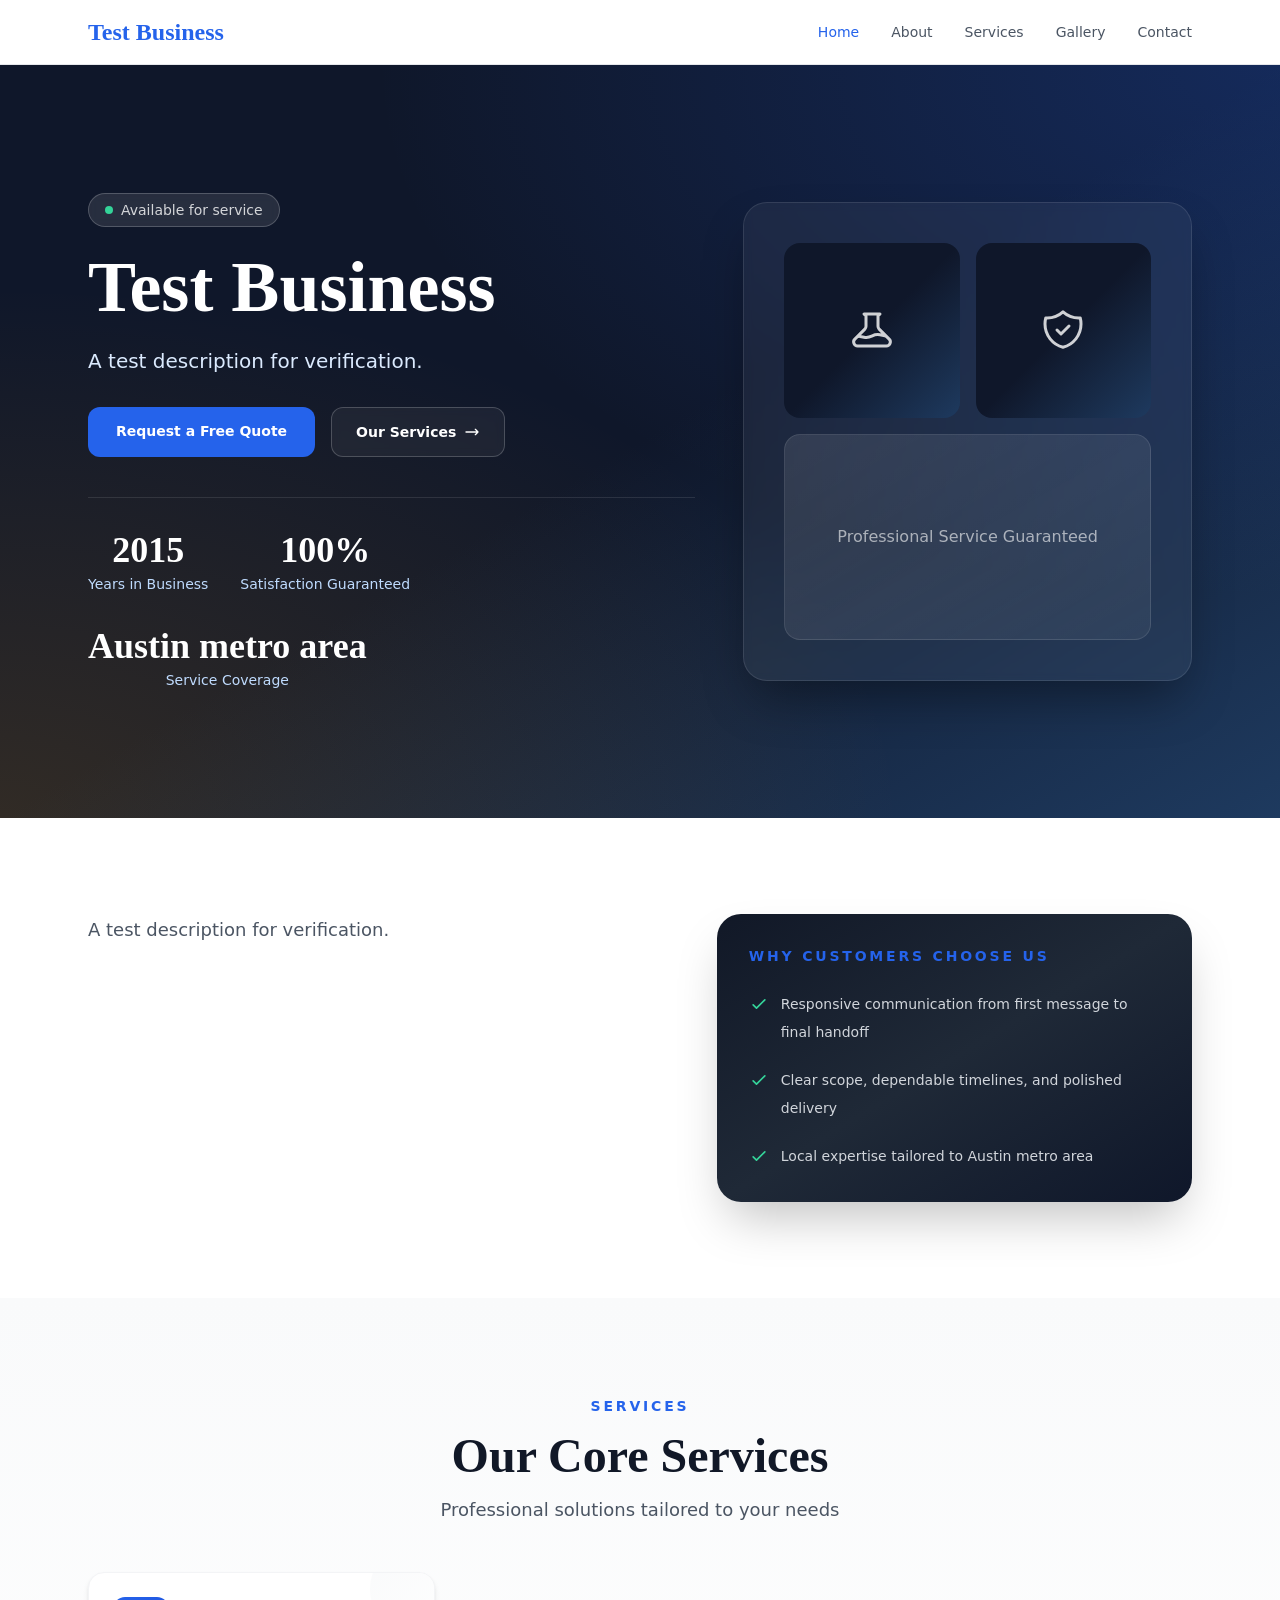
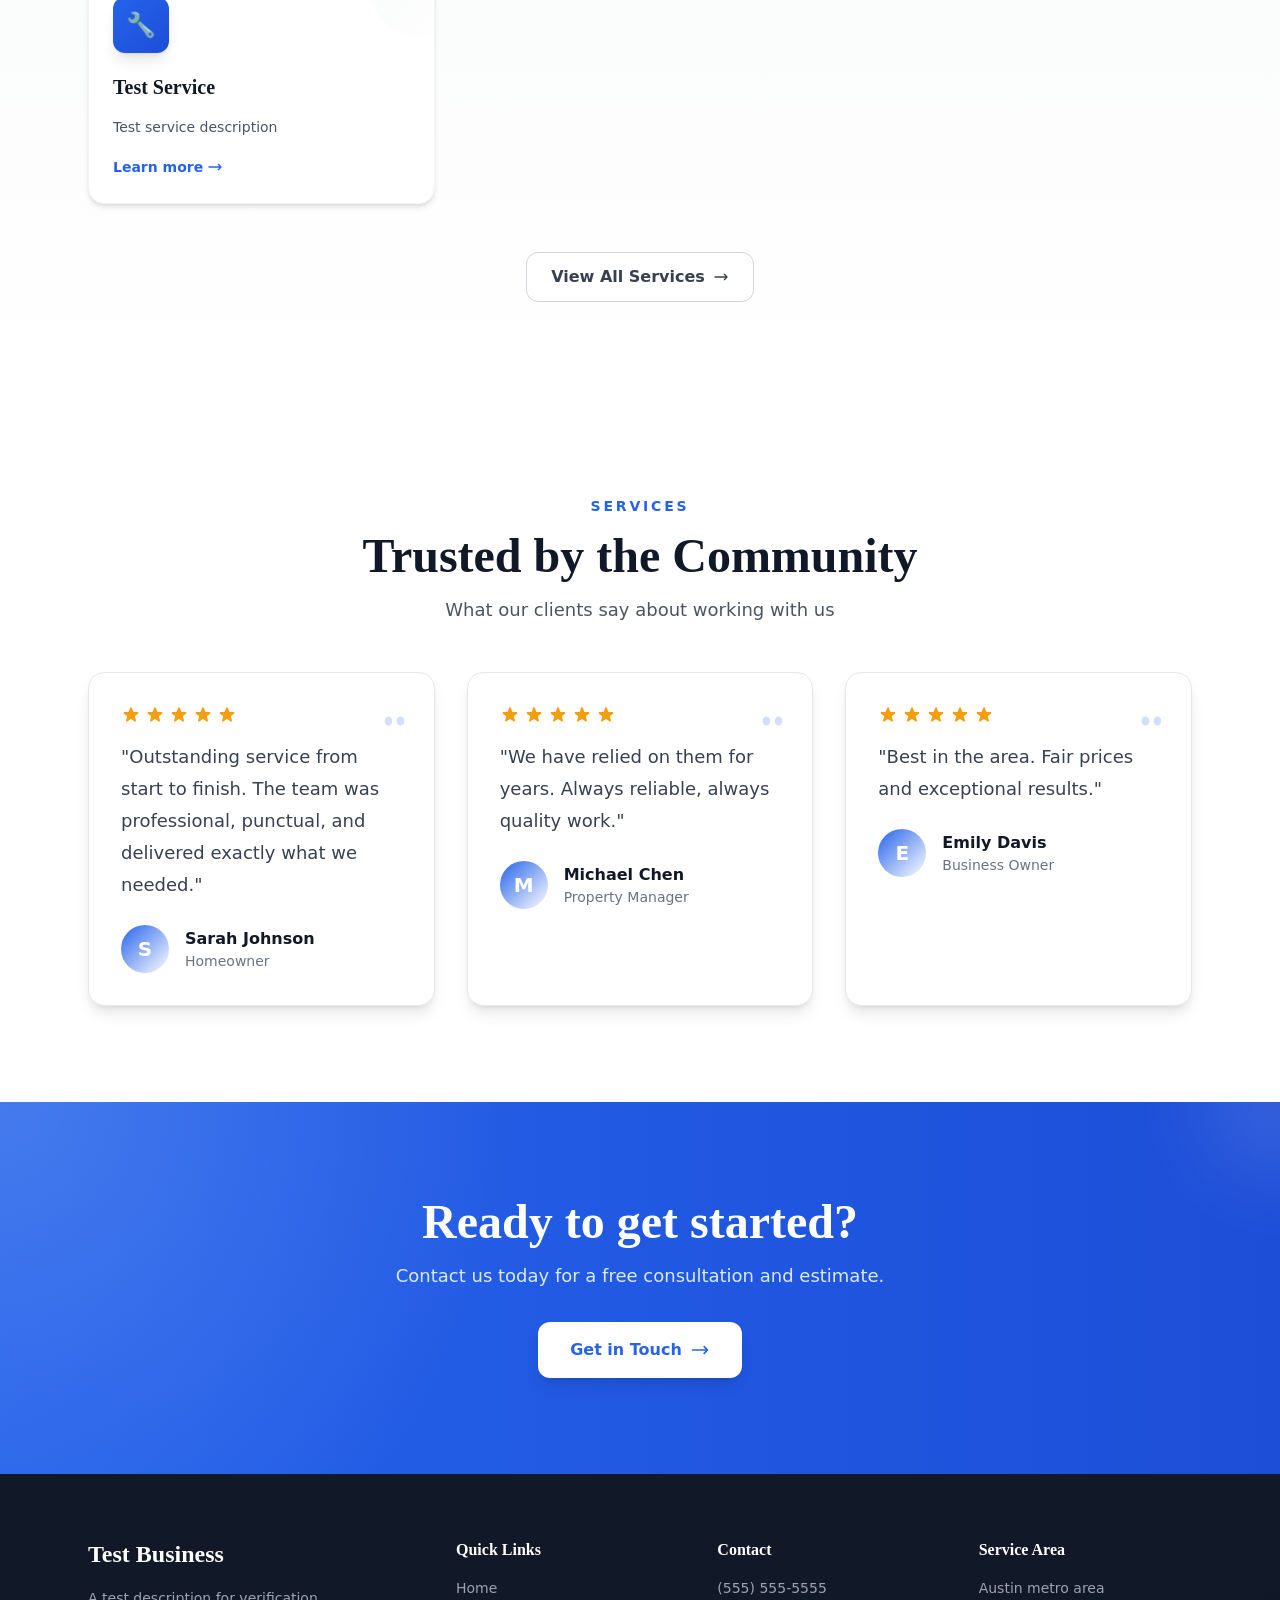
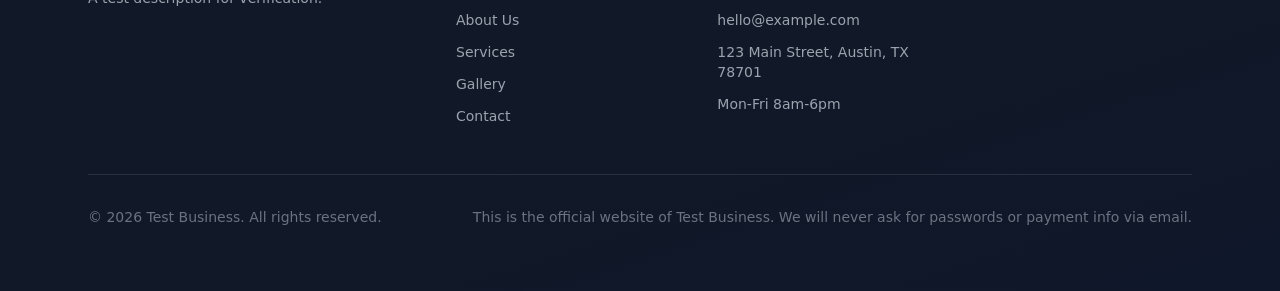
==== commit ab533b6c: "Deploy site from 5Pages" ====
--- a/index.html
+++ b/index.html
@@ -1,7 +1,21 @@
-<!DOCTYPE html><html lang="en" data-astro-cid-37fxchfa style="--primaryColor: #2563eb;--secondaryColor: #f59e0b;--displayFont: 'Playfair Display', Georgia, serif;--bodyFont: 'Inter', system-ui, sans-serif;"> <head><!-- Primary Meta Tags --><meta charset="utf-8"><meta name="viewport" content="width=device-width, initial-scale=1"><title>Test Business | Plumbing</title><meta name="description" content="A test description for verification."><meta name="author" content="Test Business"><meta name="robots" content="index, follow"><link rel="canonical" href="https://example.com/"><link rel="preconnect" href="https://fonts.googleapis.com"><link rel="preconnect" href="https://fonts.gstatic.com" crossorigin><link href="https://fonts.googleapis.com/css2?family=Inter:wght@400;500;600;700;800&family=Playfair+Display:wght@600;700&family=Cormorant+Garamond:wght@500;600;700&family=DM+Serif+Display:ital@0;1&family=Space+Grotesk:wght@500;700&family=Source+Sans+3:wght@400;500;600;700&display=swap" rel="stylesheet"><!-- Security & Anti-Phishing --><meta http-equiv="X-Frame-Options" content="SAMEORIGIN"><meta http-equiv="X-Content-Type-Options" content="nosniff"><meta http-equiv="X-XSS-Protection" content="1; mode=block"><meta name="referrer" content="strict-origin-when-cross-origin"><meta http-equiv="Content-Security-Policy" content="default-src 'self'; script-src 'self' https://unpkg.com https://cdnjs.cloudflare.com; style-src 'self' 'unsafe-inline' https://fonts.googleapis.com; font-src 'self' https://fonts.gstatic.com; img-src 'self' data: https:; connect-src 'self'; frame-src 'self' https://unpkg.com; base-uri 'self'; form-action 'self'; frame-ancestors 'self'; object-src 'none'"><!-- Open Graph / Facebook --><meta property="og:type" content="website"><meta property="og:url" content="https://example.com/"><meta property="og:title" content="Test Business | Plumbing"><meta property="og:description" content="A test description for verification."><meta property="og:site_name" content="Test Business"><meta property="og:locale" content="en_US"><meta property="og:image" content=""><meta property="og:image:width" content="1200"><meta property="og:image:height" content="630"><meta property="og:image:alt" content="Test Business | Plumbing"><!-- Twitter --><meta name="twitter:card" content="summary_large_image"><meta name="twitter:url" content="https://example.com/"><meta name="twitter:title" content="Test Business | Plumbing"><meta name="twitter:description" content="A test description for verification."><meta name="twitter:image" content=""><!-- Additional SEO --><meta name="geo.placename" content="123 Main Street, Austin, TX 78701"><!-- Structured Data (JSON-LD) --><script type="application/ld+json">{"@context":"https://schema.org","@type":"LocalBusiness","name":"Test Business","description":"A professional local business website.","url":"https://example.com","telephone":"(555) 555-5555","email":"hello@example.com","address":{"@type":"PostalAddress","streetAddress":"123 Main Street, Austin, TX 78701","addressLocality":"","addressRegion":"","postalCode":"","addressCountry":"US"},"openingHours":"Mon-Fri 8am-6pm","sameAs":[]}</script><link rel="stylesheet" href="/_astro/about.9x4K70JI.css"></head> <body class="bg-white text-gray-900" data-astro-cid-37fxchfa style="--primaryColor: #2563eb;--secondaryColor: #f59e0b;--displayFont: 'Playfair Display', Georgia, serif;--bodyFont: 'Inter', system-ui, sans-serif;"> <a href="#main-content" class="sr-only focus:not-sr-only focus:absolute focus:left-4 focus:top-4 focus:z-50 focus:rounded focus:bg-white focus:px-4 focus:py-2 focus:text-sm focus:font-semibold focus:text-gray-900 focus:shadow" data-astro-cid-37fxchfa style="--primaryColor: #2563eb;--secondaryColor: #f59e0b;--displayFont: 'Playfair Display', Georgia, serif;--bodyFont: 'Inter', system-ui, sans-serif;">
+<!DOCTYPE html><html lang="en" data-astro-cid-37fxchfa style="--primaryColor: #2563eb;--secondaryColor: #f59e0b;--displayFont: 'Playfair Display', Georgia, serif;--bodyFont: 'Inter', system-ui, sans-serif;"> <head><!-- Primary Meta Tags --><meta charset="utf-8"><meta name="viewport" content="width=device-width, initial-scale=1"><title>Test Business | Plumbing</title><meta name="description" content="A test description for verification."><meta name="author" content="Test Business"><meta name="robots" content="index, follow"><link rel="canonical" href="https://example.com/"><link rel="preconnect" href="https://fonts.googleapis.com"><link rel="preconnect" href="https://fonts.gstatic.com" crossorigin><link href="https://fonts.googleapis.com/css2?family=Inter:wght@400;500;600;700;800&family=Playfair+Display:wght@600;700&family=Cormorant+Garamond:wght@500;600;700&family=DM+Serif+Display:ital@0;1&family=Space+Grotesk:wght@500;700&family=Source+Sans+3:wght@400;500;600;700&display=swap" rel="stylesheet"><!-- Security & Anti-Phishing --><meta http-equiv="X-Frame-Options" content="SAMEORIGIN"><meta http-equiv="X-Content-Type-Options" content="nosniff"><meta http-equiv="X-XSS-Protection" content="1; mode=block"><meta name="referrer" content="strict-origin-when-cross-origin"><meta http-equiv="Content-Security-Policy" content="default-src 'self'; script-src 'self' https://unpkg.com https://cdnjs.cloudflare.com; style-src 'self' 'unsafe-inline' https://fonts.googleapis.com; font-src 'self' https://fonts.gstatic.com; img-src 'self' data: https:; connect-src 'self'; frame-src 'self' https://unpkg.com; base-uri 'self'; form-action 'self'; frame-ancestors 'self'; object-src 'none'"><!-- Open Graph / Facebook --><meta property="og:type" content="website"><meta property="og:url" content="https://example.com/"><meta property="og:title" content="Test Business | Plumbing"><meta property="og:description" content="A test description for verification."><meta property="og:site_name" content="Test Business"><meta property="og:locale" content="en_US"><meta property="og:image" content=""><meta property="og:image:width" content="1200"><meta property="og:image:height" content="630"><meta property="og:image:alt" content="Test Business | Plumbing"><!-- Twitter --><meta name="twitter:card" content="summary_large_image"><meta name="twitter:url" content="https://example.com/"><meta name="twitter:title" content="Test Business | Plumbing"><meta name="twitter:description" content="A test description for verification."><meta name="twitter:image" content=""><!-- Additional SEO --><meta name="geo.placename" content="123 Main Street, Austin, TX 78701"><!-- Structured Data (JSON-LD) --><script type="application/ld+json">{"@context":"https://schema.org","@type":"LocalBusiness","name":"Test Business","description":"A professional local business website.","url":"https://example.com","telephone":"(555) 555-5555","email":"hello@example.com","address":{"@type":"PostalAddress","streetAddress":"123 Main Street, Austin, TX 78701","addressLocality":"","addressRegion":"","postalCode":"","addressCountry":"US"},"openingHours":"Mon-Fri 8am-6pm","sameAs":[]}</script><link rel="stylesheet" href="/_astro/about.DTHhjvrA.css"></head> <body class="bg-white text-gray-900" data-astro-cid-37fxchfa style="--primaryColor: #2563eb;--secondaryColor: #f59e0b;--displayFont: 'Playfair Display', Georgia, serif;--bodyFont: 'Inter', system-ui, sans-serif;"> <a href="#main-content" class="sr-only focus:not-sr-only focus:absolute focus:left-4 focus:top-4 focus:z-50 focus:rounded focus:bg-white focus:px-4 focus:py-2 focus:text-sm focus:font-semibold focus:text-gray-900 focus:shadow" data-astro-cid-37fxchfa style="--primaryColor: #2563eb;--secondaryColor: #f59e0b;--displayFont: 'Playfair Display', Georgia, serif;--bodyFont: 'Inter', system-ui, sans-serif;">
 Skip to content
-</a> <header class="sticky top-0 z-40 border-b border-gray-200 backdrop-blur bg-white/95" data-astro-cid-37fxchfa style="--primaryColor: #2563eb;--secondaryColor: #f59e0b;--displayFont: 'Playfair Display', Georgia, serif;--bodyFont: 'Inter', system-ui, sans-serif;"> <nav class="mx-auto flex max-w-6xl items-center justify-between px-6 py-4" aria-label="Main navigation" data-astro-cid-37fxchfa style="--primaryColor: #2563eb;--secondaryColor: #f59e0b;--displayFont: 'Playfair Display', Georgia, serif;--bodyFont: 'Inter', system-ui, sans-serif;"> <a href="/" class="font-heading text-2xl font-bold text-primary" data-astro-cid-37fxchfa style="--primaryColor: #2563eb;--secondaryColor: #f59e0b;--displayFont: 'Playfair Display', Georgia, serif;--bodyFont: 'Inter', system-ui, sans-serif;">Test Business</a> <div class="hidden items-center gap-8 md:flex" data-astro-cid-37fxchfa style="--primaryColor: #2563eb;--secondaryColor: #f59e0b;--displayFont: 'Playfair Display', Georgia, serif;--bodyFont: 'Inter', system-ui, sans-serif;"> <a href="/" class="text-sm font-medium transition-colors hover:text-primary text-primary" data-astro-cid-37fxchfa style="--primaryColor: #2563eb;--secondaryColor: #f59e0b;--displayFont: 'Playfair Display', Georgia, serif;--bodyFont: 'Inter', system-ui, sans-serif;"> Home </a><a href="/about/" class="text-sm font-medium transition-colors hover:text-primary text-gray-600" data-astro-cid-37fxchfa style="--primaryColor: #2563eb;--secondaryColor: #f59e0b;--displayFont: 'Playfair Display', Georgia, serif;--bodyFont: 'Inter', system-ui, sans-serif;"> About </a><a href="/services/" class="text-sm font-medium transition-colors hover:text-primary text-gray-600" data-astro-cid-37fxchfa style="--primaryColor: #2563eb;--secondaryColor: #f59e0b;--displayFont: 'Playfair Display', Georgia, serif;--bodyFont: 'Inter', system-ui, sans-serif;"> Services </a><a href="/gallery/" class="text-sm font-medium transition-colors hover:text-primary text-gray-600" data-astro-cid-37fxchfa style="--primaryColor: #2563eb;--secondaryColor: #f59e0b;--displayFont: 'Playfair Display', Georgia, serif;--bodyFont: 'Inter', system-ui, sans-serif;"> Gallery </a><a href="/contact/" class="text-sm font-medium transition-colors hover:text-primary text-gray-600" data-astro-cid-37fxchfa style="--primaryColor: #2563eb;--secondaryColor: #f59e0b;--displayFont: 'Playfair Display', Georgia, serif;--bodyFont: 'Inter', system-ui, sans-serif;"> Contact </a> </div> <details class="relative md:hidden" data-astro-cid-37fxchfa style="--primaryColor: #2563eb;--secondaryColor: #f59e0b;--displayFont: 'Playfair Display', Georgia, serif;--bodyFont: 'Inter', system-ui, sans-serif;"> <summary class="list-none cursor-pointer rounded p-2 text-gray-700 focus:outline-none focus:ring-2 focus:ring-primary focus:ring-offset-2" aria-label="Open mobile navigation" data-astro-cid-37fxchfa style="--primaryColor: #2563eb;--secondaryColor: #f59e0b;--displayFont: 'Playfair Display', Georgia, serif;--bodyFont: 'Inter', system-ui, sans-serif;"> <svg class="h-6 w-6" fill="none" stroke="currentColor" viewBox="0 0 24 24" aria-hidden="true" data-astro-cid-37fxchfa style="--primaryColor: #2563eb;--secondaryColor: #f59e0b;--displayFont: 'Playfair Display', Georgia, serif;--bodyFont: 'Inter', system-ui, sans-serif;"> <path stroke-linecap="round" stroke-linejoin="round" stroke-width="2" d="M4 6h16M4 12h16M4 18h16" data-astro-cid-37fxchfa style="--primaryColor: #2563eb;--secondaryColor: #f59e0b;--displayFont: 'Playfair Display', Georgia, serif;--bodyFont: 'Inter', system-ui, sans-serif;"></path> </svg> </summary> <div class="absolute right-0 mt-3 min-w-48 rounded-xl border p-3 shadow-lg border-gray-200 bg-white" data-astro-cid-37fxchfa style="--primaryColor: #2563eb;--secondaryColor: #f59e0b;--displayFont: 'Playfair Display', Georgia, serif;--bodyFont: 'Inter', system-ui, sans-serif;"> <a href="/" class="block rounded-lg px-3 py-2 text-sm font-medium transition-colors hover:bg-gray-50 hover:text-primary bg-gray-50 text-primary" data-astro-cid-37fxchfa style="--primaryColor: #2563eb;--secondaryColor: #f59e0b;--displayFont: 'Playfair Display', Georgia, serif;--bodyFont: 'Inter', system-ui, sans-serif;"> Home </a><a href="/about/" class="block rounded-lg px-3 py-2 text-sm font-medium transition-colors hover:bg-gray-50 hover:text-primary text-gray-700" data-astro-cid-37fxchfa style="--primaryColor: #2563eb;--secondaryColor: #f59e0b;--displayFont: 'Playfair Display', Georgia, serif;--bodyFont: 'Inter', system-ui, sans-serif;"> About </a><a href="/services/" class="block rounded-lg px-3 py-2 text-sm font-medium transition-colors hover:bg-gray-50 hover:text-primary text-gray-700" data-astro-cid-37fxchfa style="--primaryColor: #2563eb;--secondaryColor: #f59e0b;--displayFont: 'Playfair Display', Georgia, serif;--bodyFont: 'Inter', system-ui, sans-serif;"> Services </a><a href="/gallery/" class="block rounded-lg px-3 py-2 text-sm font-medium transition-colors hover:bg-gray-50 hover:text-primary text-gray-700" data-astro-cid-37fxchfa style="--primaryColor: #2563eb;--secondaryColor: #f59e0b;--displayFont: 'Playfair Display', Georgia, serif;--bodyFont: 'Inter', system-ui, sans-serif;"> Gallery </a><a href="/contact/" class="block rounded-lg px-3 py-2 text-sm font-medium transition-colors hover:bg-gray-50 hover:text-primary text-gray-700" data-astro-cid-37fxchfa style="--primaryColor: #2563eb;--secondaryColor: #f59e0b;--displayFont: 'Playfair Display', Georgia, serif;--bodyFont: 'Inter', system-ui, sans-serif;"> Contact </a> </div> </details> </nav> </header> <main id="main-content" data-astro-cid-37fxchfa style="--primaryColor: #2563eb;--secondaryColor: #f59e0b;--displayFont: 'Playfair Display', Georgia, serif;--bodyFont: 'Inter', system-ui, sans-serif;">  <section class="relative overflow-hidden py-20 md:py-28 bg-gradient-to-br from-slate-900 via-slate-800 to-slate-900 text-white"> <div class="absolute inset-0 bg-[radial-gradient(ellipse_at_top_right,_rgba(59,130,246,0.3),_transparent_50%)]"></div> <div class="absolute inset-0 bg-[radial-gradient(ellipse_at_bottom_left,_rgba(245,158,11,0.15),_transparent_40%)]"></div> <div class="relative mx-auto max-w-6xl px-6"> <div class="grid items-center gap-10 lg:grid-cols-[1.2fr_0.8fr]"> <div> <p class="mb-4 inline-block rounded-full px-4 py-1.5 text-xs font-semibold uppercase tracking-[0.25em] text-blue-300">Trusted Local Experts</p> <h1 class="font-heading text-4xl font-bold leading-tight md:text-5xl lg:text-6xl">Test Business</h1> <p class="mt-6 max-w-2xl text-lg leading-8 md:text-xl text-slate-300">A test description for verification.</p> <div class="mt-8 flex flex-wrap gap-4"> <a href="/contact" class="px-8 py-4 text-base font-semibold rounded-xl bg-primary text-white hover:bg-primary/90 shadow-lg shadow-primary/30 hover:shadow-xl hover:-translate-y-0.5 transition-all">Request a Quote</a> <a href="/services" class="px-8 py-4 text-base font-semibold rounded-xl border-2 border-white/20 bg-white/5 text-white hover:bg-white/15 hover:border-white/30 transition-all">Our Services</a> </div> </div> <div> <div class="flex min-h-[24rem] items-center justify-center text-center rounded-[2rem] border border-white/10 bg-white/5 p-10 text-white/80"> <div> <div class="mx-auto mb-6 flex h-20 w-20 items-center justify-center rounded-2xl bg-white/10"> <svg class="h-10 w-10 text-white/70" fill="none" stroke="currentColor" viewBox="0 0 24 24"> <path stroke-linecap="round" stroke-linejoin="round" stroke-width="1.5" d="M5.121 17.804A13.937 13.937 0 0112 16c2.5 0 4.861.491 6.879 1.305M15 10a3 3 0 11-6 0 3 3 0 016 0zm6 2a9 9 0 11-18 0 9 9 0 0118 0z"></path> </svg> </div> <p class="font-heading text-3xl font-semibold">Professional Service</p> <p class="mt-4 text-sm leading-7 text-white/70">Dedicated to quality workmanship and customer satisfaction.</p> </div> </div> </div> </div> </div> </section> <section class="py-16 md:py-24"> <div class="mx-auto max-w-6xl px-6"> <div class="grid gap-12 lg:grid-cols-[1.2fr_0.8fr]"> <div class="prose max-w-none text-lg leading-8 text-gray-600"> <p>A test description for verification.</p> </div> <aside class="rounded-3xl bg-white border border-gray-100 p-8 bg-white"> <p class="text-sm font-semibold uppercase tracking-[0.2em] text-primary">Why customers choose us</p> <ul class="mt-6 space-y-4 text-sm leading-7 text-gray-600"> <li class="flex items-start gap-3"> <svg class="h-5 w-5 flex-shrink-0 text-primary" fill="none" stroke="currentColor" viewBox="0 0 24 24"><path stroke-linecap="round" stroke-linejoin="round" stroke-width="2" d="M5 13l4 4L19 7"></path></svg> <span>Responsive communication from first message to final handoff.</span> </li> <li class="flex items-start gap-3"> <svg class="h-5 w-5 flex-shrink-0 text-primary" fill="none" stroke="currentColor" viewBox="0 0 24 24"><path stroke-linecap="round" stroke-linejoin="round" stroke-width="2" d="M5 13l4 4L19 7"></path></svg> <span>Clear scope, dependable timelines, and polished delivery.</span> </li> <li class="flex items-start gap-3"> <svg class="h-5 w-5 flex-shrink-0 text-primary" fill="none" stroke="currentColor" viewBox="0 0 24 24"><path stroke-linecap="round" stroke-linejoin="round" stroke-width="2" d="M5 13l4 4L19 7"></path></svg> <span>Local expertise tailored to the needs of Austin metro area.</span> </li> </ul> </aside> </div> </div> </section> <section class="bg-slate-900 py-16 md:py-20"> <div class="mx-auto max-w-6xl px-6"> <div class="grid gap-8 text-center md:grid-cols-3"> <div class="relative"> <p class="font-heading text-5xl font-bold text-white">2015</p> <p class="mt-2 text-sm text-slate-400">Year Founded</p> </div> <div class="relative"> <p class="font-heading text-5xl font-bold text-white">100%</p> <p class="mt-2 text-sm text-slate-400">Satisfaction Guaranteed</p> </div> <div class="relative"> <p class="font-heading text-5xl font-bold text-white">Austin metro area</p> <p class="mt-2 text-sm text-slate-400">Service Area</p> </div> </div> </div> </section> <section class="bg-gray-50 py-16 md:py-24"> <div class="mx-auto max-w-6xl px-6"> <div class="mx-auto max-w-2xl text-center"> <p class="text-sm font-semibold uppercase tracking-[0.2em] text-primary">Core services</p> <h2 class="mt-4 font-heading text-4xl font-bold text-gray-900">What we can help you with</h2> </div> <div class="mt-12 grid gap-6 md:grid-cols-2 xl:grid-cols-3"> <article class="rounded-2xl border border-gray-200 bg-white p-6 shadow-sm transition-all hover:-translate-y-2 hover:shadow-xl"> <div class="mb-5 flex h-14 w-14 items-center justify-center rounded-2xl bg-primary/10 text-primary"> <svg class="h-7 w-7" fill="none" stroke="currentColor" viewBox="0 0 24 24"><path stroke-linecap="round" stroke-linejoin="round" stroke-width="1.5" d="M13 10V3L4 14h7v7l9-11h-7z" /></svg> </div> <h3 class="font-heading text-xl font-semibold text-gray-900">Test Service</h3> <p class="mt-3 text-sm leading-7 text-gray-600">Test service description</p> <a href="/services" class="mt-4 inline-flex items-center gap-2 text-sm font-semibold text-primary hover:text-primary/80 transition-colors">
+</a> <header class="sticky top-0 z-40 border-b border-gray-200 backdrop-blur bg-white/95" data-astro-cid-37fxchfa style="--primaryColor: #2563eb;--secondaryColor: #f59e0b;--displayFont: 'Playfair Display', Georgia, serif;--bodyFont: 'Inter', system-ui, sans-serif;"> <nav class="mx-auto flex max-w-6xl items-center justify-between px-6 py-4" aria-label="Main navigation" data-astro-cid-37fxchfa style="--primaryColor: #2563eb;--secondaryColor: #f59e0b;--displayFont: 'Playfair Display', Georgia, serif;--bodyFont: 'Inter', system-ui, sans-serif;"> <a href="/" class="font-heading text-2xl font-bold text-primary" data-astro-cid-37fxchfa style="--primaryColor: #2563eb;--secondaryColor: #f59e0b;--displayFont: 'Playfair Display', Georgia, serif;--bodyFont: 'Inter', system-ui, sans-serif;">Test Business</a> <div class="hidden items-center gap-8 md:flex" data-astro-cid-37fxchfa style="--primaryColor: #2563eb;--secondaryColor: #f59e0b;--displayFont: 'Playfair Display', Georgia, serif;--bodyFont: 'Inter', system-ui, sans-serif;"> <a href="/" class="text-sm font-medium transition-colors hover:text-primary text-primary" data-astro-cid-37fxchfa style="--primaryColor: #2563eb;--secondaryColor: #f59e0b;--displayFont: 'Playfair Display', Georgia, serif;--bodyFont: 'Inter', system-ui, sans-serif;"> Home </a><a href="/about/" class="text-sm font-medium transition-colors hover:text-primary text-gray-600" data-astro-cid-37fxchfa style="--primaryColor: #2563eb;--secondaryColor: #f59e0b;--displayFont: 'Playfair Display', Georgia, serif;--bodyFont: 'Inter', system-ui, sans-serif;"> About </a><a href="/services/" class="text-sm font-medium transition-colors hover:text-primary text-gray-600" data-astro-cid-37fxchfa style="--primaryColor: #2563eb;--secondaryColor: #f59e0b;--displayFont: 'Playfair Display', Georgia, serif;--bodyFont: 'Inter', system-ui, sans-serif;"> Services </a><a href="/gallery/" class="text-sm font-medium transition-colors hover:text-primary text-gray-600" data-astro-cid-37fxchfa style="--primaryColor: #2563eb;--secondaryColor: #f59e0b;--displayFont: 'Playfair Display', Georgia, serif;--bodyFont: 'Inter', system-ui, sans-serif;"> Gallery </a><a href="/contact/" class="text-sm font-medium transition-colors hover:text-primary text-gray-600" data-astro-cid-37fxchfa style="--primaryColor: #2563eb;--secondaryColor: #f59e0b;--displayFont: 'Playfair Display', Georgia, serif;--bodyFont: 'Inter', system-ui, sans-serif;"> Contact </a> </div> <details class="relative md:hidden" data-astro-cid-37fxchfa style="--primaryColor: #2563eb;--secondaryColor: #f59e0b;--displayFont: 'Playfair Display', Georgia, serif;--bodyFont: 'Inter', system-ui, sans-serif;"> <summary class="list-none cursor-pointer rounded p-2 text-gray-700 focus:outline-none focus:ring-2 focus:ring-primary focus:ring-offset-2" aria-label="Open mobile navigation" data-astro-cid-37fxchfa style="--primaryColor: #2563eb;--secondaryColor: #f59e0b;--displayFont: 'Playfair Display', Georgia, serif;--bodyFont: 'Inter', system-ui, sans-serif;"> <svg class="h-6 w-6" fill="none" stroke="currentColor" viewBox="0 0 24 24" aria-hidden="true" data-astro-cid-37fxchfa style="--primaryColor: #2563eb;--secondaryColor: #f59e0b;--displayFont: 'Playfair Display', Georgia, serif;--bodyFont: 'Inter', system-ui, sans-serif;"> <path stroke-linecap="round" stroke-linejoin="round" stroke-width="2" d="M4 6h16M4 12h16M4 18h16" data-astro-cid-37fxchfa style="--primaryColor: #2563eb;--secondaryColor: #f59e0b;--displayFont: 'Playfair Display', Georgia, serif;--bodyFont: 'Inter', system-ui, sans-serif;"></path> </svg> </summary> <div class="absolute right-0 mt-3 min-w-48 rounded-xl border p-3 shadow-lg border-gray-200 bg-white" data-astro-cid-37fxchfa style="--primaryColor: #2563eb;--secondaryColor: #f59e0b;--displayFont: 'Playfair Display', Georgia, serif;--bodyFont: 'Inter', system-ui, sans-serif;"> <a href="/" class="block rounded-lg px-3 py-2 text-sm font-medium transition-colors hover:bg-gray-50 hover:text-primary bg-gray-50 text-primary" data-astro-cid-37fxchfa style="--primaryColor: #2563eb;--secondaryColor: #f59e0b;--displayFont: 'Playfair Display', Georgia, serif;--bodyFont: 'Inter', system-ui, sans-serif;"> Home </a><a href="/about/" class="block rounded-lg px-3 py-2 text-sm font-medium transition-colors hover:bg-gray-50 hover:text-primary text-gray-700" data-astro-cid-37fxchfa style="--primaryColor: #2563eb;--secondaryColor: #f59e0b;--displayFont: 'Playfair Display', Georgia, serif;--bodyFont: 'Inter', system-ui, sans-serif;"> About </a><a href="/services/" class="block rounded-lg px-3 py-2 text-sm font-medium transition-colors hover:bg-gray-50 hover:text-primary text-gray-700" data-astro-cid-37fxchfa style="--primaryColor: #2563eb;--secondaryColor: #f59e0b;--displayFont: 'Playfair Display', Georgia, serif;--bodyFont: 'Inter', system-ui, sans-serif;"> Services </a><a href="/gallery/" class="block rounded-lg px-3 py-2 text-sm font-medium transition-colors hover:bg-gray-50 hover:text-primary text-gray-700" data-astro-cid-37fxchfa style="--primaryColor: #2563eb;--secondaryColor: #f59e0b;--displayFont: 'Playfair Display', Georgia, serif;--bodyFont: 'Inter', system-ui, sans-serif;"> Gallery </a><a href="/contact/" class="block rounded-lg px-3 py-2 text-sm font-medium transition-colors hover:bg-gray-50 hover:text-primary text-gray-700" data-astro-cid-37fxchfa style="--primaryColor: #2563eb;--secondaryColor: #f59e0b;--displayFont: 'Playfair Display', Georgia, serif;--bodyFont: 'Inter', system-ui, sans-serif;"> Contact </a> </div> </details> </nav> </header> <main id="main-content" data-astro-cid-37fxchfa style="--primaryColor: #2563eb;--secondaryColor: #f59e0b;--displayFont: 'Playfair Display', Georgia, serif;--bodyFont: 'Inter', system-ui, sans-serif;">  <section class="relative overflow-hidden bg-gradient-to-br from-slate-900 via-slate-900 to-[#1e3a5f] py-20 md:py-28 lg:py-32"> <div class="absolute inset-0 bg-[radial-gradient(ellipse_at_top_right,_rgba(37,99,235,0.25),_transparent_50%)]"></div> <div class="absolute inset-0 bg-[radial-gradient(ellipse_at_bottom_left,_rgba(245,158,11,0.15),_transparent_50%)]"></div> <div class="absolute top-0 right-0 h-96 w-96 translate-x-1/3 -translate-y-1/4 rounded-full bg-primary/10 blur-3xl"></div> <div class="absolute bottom-0 left-0 h-64 w-64 -translate-x-1/4 translate-y-1/4 rounded-full bg-secondary/10 blur-3xl"></div> <div class="relative mx-auto max-w-6xl px-6"> <div class="grid items-center gap-12 lg:grid-cols-[1.15fr_0.85fr]"> <div class="max-w-2xl"> <div class="mb-6 inline-flex items-center gap-2 rounded-full border border-white/20 bg-white/10 px-4 py-1.5 backdrop-blur-sm"> <span class="h-2 w-2 animate-pulse rounded-full bg-emerald-400"></span> <span class="text-sm font-medium text-white/80">Available for service</span> </div> <h1 class="font-heading text-4xl font-bold leading-tight text-white md:text-5xl lg:text-6xl xl:text-7xl"> Test Business </h1> <p class="mt-6 text-lg leading-8 text-blue-100 md:text-xl lg:text-xl"> A test description for verification. </p> <div class="mt-8 flex flex-wrap gap-4"> <a href="/contact" class="group relative overflow-hidden rounded-xl bg-primary px-7 py-3.5 text-sm font-semibold text-white transition-all hover:bg-primary/90 hover:shadow-lg hover:shadow-primary/30 hover:-translate-y-0.5"> <span class="relative z-10">Request a Free Quote</span> <div class="absolute inset-0 -translate-x-full bg-gradient-to-r from-transparent via-white/20 to-transparent transition-transform duration-500 group-hover:translate-x-full"></div> </a> <a href="/services" class="group flex items-center gap-2 rounded-xl border border-white/20 bg-white/5 px-6 py-3.5 text-sm font-semibold text-white backdrop-blur-sm transition-all hover:bg-white/10 hover:border-white/30"> <span>Our Services</span> <svg class="h-4 w-4 transition-transform group-hover:translate-x-0.5" fill="none" stroke="currentColor" viewBox="0 0 24 24"> <path stroke-linecap="round" stroke-linejoin="round" stroke-width="2" d="M17 8l4 4m0 0l-4 4m4-4H3"></path> </svg> </a> </div> <div class="mt-10 flex flex-wrap gap-8 border-t border-white/10 pt-8"> <div class="text-center"> <div class="font-heading text-3xl font-bold text-white md:text-4xl">2015</div> <div class="mt-1 text-sm text-blue-200">Years in Business</div> </div><div class="text-center"> <div class="font-heading text-3xl font-bold text-white md:text-4xl">100%</div> <div class="mt-1 text-sm text-blue-200">Satisfaction Guaranteed</div> </div><div class="text-center"> <div class="font-heading text-3xl font-bold text-white md:text-4xl">Austin metro area</div> <div class="mt-1 text-sm text-blue-200">Service Coverage</div> </div> </div> </div> <div class="relative"> <div class="relative overflow-hidden rounded-3xl border border-white/10 bg-white/5 p-10 shadow-2xl shadow-black/40 backdrop-blur-sm"> <div class="grid grid-cols-2 gap-4"> <div class="aspect-square rounded-2xl bg-gradient-to-br from-primary/30 to-primary/10 flex items-center justify-center"> <svg class="h-12 w-12 text-white/80" fill="none" stroke="currentColor" viewBox="0 0 24 24"> <path stroke-linecap="round" stroke-linejoin="round" stroke-width="1.5" d="M19.428 15.428a2 2 0 00-1.022-.547l-2.384-.477a6 6 0 00-3.86.517l-.318.158a6 6 0 01-3.86.517L6.05 15.21a2 2 0 00-1.806.547M8 4h8l-1 1v5.172a2 2 0 00.586 1.414l5 5c1.26 1.26.367 3.414-1.415 3.414H4.828c-1.782 0-2.674-2.154-1.414-3.414l5-5A2 2 0 009 10.172V5L8 4z"></path> </svg> </div> <div class="aspect-square rounded-2xl bg-gradient-to-br from-secondary/30 to-secondary/10 flex items-center justify-center"> <svg class="h-12 w-12 text-white/80" fill="none" stroke="currentColor" viewBox="0 0 24 24"> <path stroke-linecap="round" stroke-linejoin="round" stroke-width="1.5" d="M9 12l2 2 4-4m5.618-4.016A11.955 11.955 0 0112 2.944a11.955 11.955 0 01-8.618 3.04A12.02 12.02 0 003 9c0 5.591 3.824 10.29 9 11.622 5.176-1.332 9-6.03 9-11.622 0-1.042-.133-2.052-.382-3.016z"></path> </svg> </div> <div class="col-span-2 aspect-video rounded-2xl bg-gradient-to-br from-white/10 to-white/5 flex items-center justify-center border border-white/10"> <span class="text-center text-white/60">Professional Service Guaranteed</span> </div> </div> </div> </div> </div> </div> </section> <section class="py-16 md:py-24 bg-white"> <div class="mx-auto max-w-6xl px-6"> <div class="grid gap-12 lg:grid-cols-[1.1fr_0.9fr]"> <div class="prose max-w-none text-lg leading-8 text-gray-600"> <p>A test description for verification.</p> </div> <aside class="relative overflow-hidden rounded-3xl bg-gradient-to-br from-gray-900 via-gray-800 to-slate-900 p-8 text-white shadow-2xl"> <div class="absolute top-0 right-0 h-32 w-32 translate-x-8 -translate-y-8 rounded-full bg-primary/20 blur-2xl"></div> <div class="relative"> <p class="text-sm font-semibold uppercase tracking-[0.2em] text-primary">Why customers choose us</p> <ul class="mt-6 space-y-5 text-sm leading-7 text-gray-300"> <li class="flex items-start gap-3"> <svg class="mt-1 h-5 w-5 shrink-0 text-emerald-400" fill="none" stroke="currentColor" viewBox="0 0 24 24"> <path stroke-linecap="round" stroke-linejoin="round" stroke-width="2" d="M5 13l4 4L19 7"></path> </svg> <span>Responsive communication from first message to final handoff</span> </li> <li class="flex items-start gap-3"> <svg class="mt-1 h-5 w-5 shrink-0 text-emerald-400" fill="none" stroke="currentColor" viewBox="0 0 24 24"> <path stroke-linecap="round" stroke-linejoin="round" stroke-width="2" d="M5 13l4 4L19 7"></path> </svg> <span>Clear scope, dependable timelines, and polished delivery</span> </li> <li class="flex items-start gap-3"> <svg class="mt-1 h-5 w-5 shrink-0 text-emerald-400" fill="none" stroke="currentColor" viewBox="0 0 24 24"> <path stroke-linecap="round" stroke-linejoin="round" stroke-width="2" d="M5 13l4 4L19 7"></path> </svg> <span>Local expertise tailored to Austin metro area</span> </li> </ul> </div> </aside> </div> </div> </section> <section class="py-16 md:py-24 bg-gradient-to-b from-gray-50 to-white"> <div class="mx-auto max-w-6xl px-6"> <div class="mb-12 text-center"> <span class="mb-4 inline-block text-sm font-semibold uppercase tracking-[0.2em] text-primary">
+Services
+</span> <h2 class="font-heading text-3xl font-bold md:text-4xl lg:text-5xl text-gray-900"> Our Core Services </h2> <p class="mx-auto mt-4 max-w-2xl text-lg text-center text-gray-600"> Professional solutions tailored to your needs </p> </div> <div class="mt-12 grid gap-8 md:grid-cols-2 lg:grid-cols-3"> <article class="group relative overflow-hidden rounded-2xl border border-gray-100 bg-white p-6 shadow-md transition-all hover:shadow-xl hover:-translate-y-1"> <div class="absolute top-0 right-0 h-24 w-24 translate-x-8 -translate-y-8 rounded-full bg-gradient-to-br from-primary/10 to-secondary/10 transition-transform group-hover:scale-150"></div> <div class="relative"> <div class="flex h-14 w-14 items-center justify-center rounded-xl bg-gradient-to-br from-primary to-[#1d4ed8] text-2xl text-white shadow-lg shadow-primary/20 mb-5"> 🔧 </div> <h3 class="font-heading text-xl font-semibold text-gray-900"> Test Service </h3> <p class="mt-3 text-sm leading-7 text-gray-600"> Test service description </p> <a href="/services" class="mt-4 inline-flex items-center gap-1 text-sm font-semibold text-primary transition-colors group-hover:gap-2">
 Learn more
-<svg class="h-4 w-4 transition-transform group-hover:translate-x-1" fill="none" stroke="currentColor" viewBox="0 0 24 24"> <path stroke-linecap="round" stroke-linejoin="round" stroke-width="2" d="M9 5l7 7-7 7"></path> </svg> </a> </article> </div> </div> </section> <section class="py-16 md:py-24"> <div class="mx-auto max-w-4xl px-6 text-center"> <p class="text-sm font-semibold uppercase tracking-[0.2em] text-primary">Ready to get started?</p> <h2 class="mt-4 font-heading text-4xl font-bold text-gray-900">Let's discuss your project</h2> <p class="mt-6 max-w-2xl mx-auto text-lg leading-8 text-lg leading-8 text-gray-600">Whether you're ready to book or just want to learn more, we're here to help with your next step.</p> <div class="mt-8 flex flex-wrap justify-center gap-4"> <a href="/contact" class="rounded-xl bg-primary px-8 py-4 text-base font-semibold text-white hover:bg-primary/90 shadow-lg shadow-primary/30 transition-all hover:-translate-y-0.5">Request a Quote</a> <a href="/about" class="rounded-xl border-2 border-gray-300 px-8 py-4 text-base font-semibold text-gray-700 hover:border-gray-400 hover:bg-gray-50 transition-all">Learn More</a> </div> </div> </section>  </main> <footer class="bg-slate-950 text-gray-300 py-12" data-astro-cid-37fxchfa style="--primaryColor: #2563eb;--secondaryColor: #f59e0b;--displayFont: 'Playfair Display', Georgia, serif;--bodyFont: 'Inter', system-ui, sans-serif;"> <div class="mx-auto grid max-w-6xl gap-8 px-6 md:grid-cols-3" data-astro-cid-37fxchfa style="--primaryColor: #2563eb;--secondaryColor: #f59e0b;--displayFont: 'Playfair Display', Georgia, serif;--bodyFont: 'Inter', system-ui, sans-serif;"> <div data-astro-cid-37fxchfa style="--primaryColor: #2563eb;--secondaryColor: #f59e0b;--displayFont: 'Playfair Display', Georgia, serif;--bodyFont: 'Inter', system-ui, sans-serif;"> <h2 class="font-heading text-lg font-semibold text-white" data-astro-cid-37fxchfa style="--primaryColor: #2563eb;--secondaryColor: #f59e0b;--displayFont: 'Playfair Display', Georgia, serif;--bodyFont: 'Inter', system-ui, sans-serif;">Test Business</h2> <p class="mt-3 text-sm leading-6 text-gray-400" data-astro-cid-37fxchfa style="--primaryColor: #2563eb;--secondaryColor: #f59e0b;--displayFont: 'Playfair Display', Georgia, serif;--bodyFont: 'Inter', system-ui, sans-serif;">A test description for verification.</p> </div> <div data-astro-cid-37fxchfa style="--primaryColor: #2563eb;--secondaryColor: #f59e0b;--displayFont: 'Playfair Display', Georgia, serif;--bodyFont: 'Inter', system-ui, sans-serif;"> <h2 class="font-heading text-lg font-semibold text-white" data-astro-cid-37fxchfa style="--primaryColor: #2563eb;--secondaryColor: #f59e0b;--displayFont: 'Playfair Display', Georgia, serif;--bodyFont: 'Inter', system-ui, sans-serif;">Contact</h2> <div class="mt-3 space-y-2 text-sm text-gray-400" data-astro-cid-37fxchfa style="--primaryColor: #2563eb;--secondaryColor: #f59e0b;--displayFont: 'Playfair Display', Georgia, serif;--bodyFont: 'Inter', system-ui, sans-serif;"> <p data-astro-cid-37fxchfa style="--primaryColor: #2563eb;--secondaryColor: #f59e0b;--displayFont: 'Playfair Display', Georgia, serif;--bodyFont: 'Inter', system-ui, sans-serif;">(555) 555-5555</p> <p data-astro-cid-37fxchfa style="--primaryColor: #2563eb;--secondaryColor: #f59e0b;--displayFont: 'Playfair Display', Georgia, serif;--bodyFont: 'Inter', system-ui, sans-serif;">hello@example.com</p> <p data-astro-cid-37fxchfa style="--primaryColor: #2563eb;--secondaryColor: #f59e0b;--displayFont: 'Playfair Display', Georgia, serif;--bodyFont: 'Inter', system-ui, sans-serif;">123 Main Street, Austin, TX 78701</p> <p data-astro-cid-37fxchfa style="--primaryColor: #2563eb;--secondaryColor: #f59e0b;--displayFont: 'Playfair Display', Georgia, serif;--bodyFont: 'Inter', system-ui, sans-serif;">Mon-Fri 8am-6pm</p> </div> </div> <div data-astro-cid-37fxchfa style="--primaryColor: #2563eb;--secondaryColor: #f59e0b;--displayFont: 'Playfair Display', Georgia, serif;--bodyFont: 'Inter', system-ui, sans-serif;"> <h2 class="font-heading text-lg font-semibold text-white" data-astro-cid-37fxchfa style="--primaryColor: #2563eb;--secondaryColor: #f59e0b;--displayFont: 'Playfair Display', Georgia, serif;--bodyFont: 'Inter', system-ui, sans-serif;">Service Area</h2> <p class="mt-3 text-sm text-gray-400" data-astro-cid-37fxchfa style="--primaryColor: #2563eb;--secondaryColor: #f59e0b;--displayFont: 'Playfair Display', Georgia, serif;--bodyFont: 'Inter', system-ui, sans-serif;">Austin metro area</p> <div class="mt-4 flex flex-wrap gap-3" data-astro-cid-37fxchfa style="--primaryColor: #2563eb;--secondaryColor: #f59e0b;--displayFont: 'Playfair Display', Georgia, serif;--bodyFont: 'Inter', system-ui, sans-serif;">  </div> </div> </div> <div class="mx-auto mt-8 max-w-6xl border-t border-white/10 px-6 pt-6 text-sm text-gray-500" data-astro-cid-37fxchfa style="--primaryColor: #2563eb;--secondaryColor: #f59e0b;--displayFont: 'Playfair Display', Georgia, serif;--bodyFont: 'Inter', system-ui, sans-serif;">
+<svg class="h-4 w-4" fill="none" stroke="currentColor" viewBox="0 0 24 24"> <path stroke-linecap="round" stroke-linejoin="round" stroke-width="2" d="M17 8l4 4m0 0l-4 4m4-4H3"></path> </svg> </a> </div> </article> </div> <div class="mt-12 text-center"> <a href="/services" class="inline-flex items-center gap-2 rounded-xl border border-gray-300 bg-white px-6 py-3 font-semibold text-gray-700 transition-all hover:border-primary hover:text-primary">
+View All Services
+<svg class="h-4 w-4" fill="none" stroke="currentColor" viewBox="0 0 24 24"> <path stroke-linecap="round" stroke-linejoin="round" stroke-width="2" d="M17 8l4 4m0 0l-4 4m4-4H3"></path> </svg> </a> </div> </div> </section> <section class="py-16 md:py-24 bg-white"> <div class="mx-auto max-w-6xl px-6"> <div class="mb-12 text-center"> <span class="mb-4 inline-block text-sm font-semibold uppercase tracking-[0.2em] text-primary">
+Services
+</span> <h2 class="font-heading text-3xl font-bold md:text-4xl lg:text-5xl text-gray-900"> Trusted by the Community </h2> <p class="mx-auto mt-4 max-w-2xl text-lg text-center text-gray-600"> What our clients say about working with us </p> </div> <div class="mt-12 grid gap-8 md:grid-cols-3"> <article class="relative overflow-hidden rounded-2xl border border-gray-200 bg-white p-8 shadow-lg transition-all hover:shadow-xl"> <div class="absolute top-6 right-6 text-primary"> <svg class="h-8 w-8 opacity-20" fill="currentColor" viewBox="0 0 24 24"> <path d="M14.017 21L14.017 18C14.017 16.0547 15.192 14.6367 16.857 14.6367C18.522 14.6367 19.697 16.0547 19.697 18C19.697 19.9688 18.522 21.3867 16.857 21.3867C15.192 21.3867 14.017 19.9688 14.017 18ZM5.017 21L5.017 18C5.017 16.0547 6.192 14.6367 7.857 14.6367C9.522 14.6367 10.697 16.0547 10.697 18C10.697 19.9688 9.522 21.3867 7.857 21.3867C6.192 21.3867 5.017 19.9688 5.017 18Z"></path> </svg> </div> <div class="relative"> <div class="flex gap-1 mb-4"> <svg class="h-5 w-5 text-secondary" fill="currentColor" viewBox="0 0 20 20"> <path d="M9.049 2.927c.3-.921 1.603-.921 1.902 0l1.07 3.292a1 1 0 00.95.69h3.462c.969 0 1.371 1.24.588 1.81l-2.8 2.034a1 1 0 00-.364 1.118l1.07 3.292c.3.921-.755 1.688-1.54 1.118l-2.8-2.034a1 1 0 00-1.175 0l-2.8 2.034c-.784.57-1.838-.197-1.539-1.118l1.07-3.292a1 1 0 00-.364-1.118L2.98 8.72c-.783-.57-.38-1.81.588-1.81h3.461a1 1 0 00.951-.69l1.07-3.292z"></path> </svg><svg class="h-5 w-5 text-secondary" fill="currentColor" viewBox="0 0 20 20"> <path d="M9.049 2.927c.3-.921 1.603-.921 1.902 0l1.07 3.292a1 1 0 00.95.69h3.462c.969 0 1.371 1.24.588 1.81l-2.8 2.034a1 1 0 00-.364 1.118l1.07 3.292c.3.921-.755 1.688-1.54 1.118l-2.8-2.034a1 1 0 00-1.175 0l-2.8 2.034c-.784.57-1.838-.197-1.539-1.118l1.07-3.292a1 1 0 00-.364-1.118L2.98 8.72c-.783-.57-.38-1.81.588-1.81h3.461a1 1 0 00.951-.69l1.07-3.292z"></path> </svg><svg class="h-5 w-5 text-secondary" fill="currentColor" viewBox="0 0 20 20"> <path d="M9.049 2.927c.3-.921 1.603-.921 1.902 0l1.07 3.292a1 1 0 00.95.69h3.462c.969 0 1.371 1.24.588 1.81l-2.8 2.034a1 1 0 00-.364 1.118l1.07 3.292c.3.921-.755 1.688-1.54 1.118l-2.8-2.034a1 1 0 00-1.175 0l-2.8 2.034c-.784.57-1.838-.197-1.539-1.118l1.07-3.292a1 1 0 00-.364-1.118L2.98 8.72c-.783-.57-.38-1.81.588-1.81h3.461a1 1 0 00.951-.69l1.07-3.292z"></path> </svg><svg class="h-5 w-5 text-secondary" fill="currentColor" viewBox="0 0 20 20"> <path d="M9.049 2.927c.3-.921 1.603-.921 1.902 0l1.07 3.292a1 1 0 00.95.69h3.462c.969 0 1.371 1.24.588 1.81l-2.8 2.034a1 1 0 00-.364 1.118l1.07 3.292c.3.921-.755 1.688-1.54 1.118l-2.8-2.034a1 1 0 00-1.175 0l-2.8 2.034c-.784.57-1.838-.197-1.539-1.118l1.07-3.292a1 1 0 00-.364-1.118L2.98 8.72c-.783-.57-.38-1.81.588-1.81h3.461a1 1 0 00.951-.69l1.07-3.292z"></path> </svg><svg class="h-5 w-5 text-secondary" fill="currentColor" viewBox="0 0 20 20"> <path d="M9.049 2.927c.3-.921 1.603-.921 1.902 0l1.07 3.292a1 1 0 00.95.69h3.462c.969 0 1.371 1.24.588 1.81l-2.8 2.034a1 1 0 00-.364 1.118l1.07 3.292c.3.921-.755 1.688-1.54 1.118l-2.8-2.034a1 1 0 00-1.175 0l-2.8 2.034c-.784.57-1.838-.197-1.539-1.118l1.07-3.292a1 1 0 00-.364-1.118L2.98 8.72c-.783-.57-.38-1.81.588-1.81h3.461a1 1 0 00.951-.69l1.07-3.292z"></path> </svg> </div> <blockquote class="text-lg leading-8 text-gray-700">
+"Outstanding service from start to finish. The team was professional, punctual, and delivered exactly what we needed."
+</blockquote> <div class="mt-6 flex items-center gap-4"> <div class="flex h-12 w-12 items-center justify-center rounded-full bg-gradient-to-br from-primary to-primary/70 text-xl font-bold text-white"> S </div> <div> <p class="font-semibold text-gray-900">Sarah Johnson</p> <p class="text-sm text-gray-500">Homeowner</p> </div> </div> </div> </article><article class="relative overflow-hidden rounded-2xl border border-gray-200 bg-white p-8 shadow-lg transition-all hover:shadow-xl"> <div class="absolute top-6 right-6 text-primary"> <svg class="h-8 w-8 opacity-20" fill="currentColor" viewBox="0 0 24 24"> <path d="M14.017 21L14.017 18C14.017 16.0547 15.192 14.6367 16.857 14.6367C18.522 14.6367 19.697 16.0547 19.697 18C19.697 19.9688 18.522 21.3867 16.857 21.3867C15.192 21.3867 14.017 19.9688 14.017 18ZM5.017 21L5.017 18C5.017 16.0547 6.192 14.6367 7.857 14.6367C9.522 14.6367 10.697 16.0547 10.697 18C10.697 19.9688 9.522 21.3867 7.857 21.3867C6.192 21.3867 5.017 19.9688 5.017 18Z"></path> </svg> </div> <div class="relative"> <div class="flex gap-1 mb-4"> <svg class="h-5 w-5 text-secondary" fill="currentColor" viewBox="0 0 20 20"> <path d="M9.049 2.927c.3-.921 1.603-.921 1.902 0l1.07 3.292a1 1 0 00.95.69h3.462c.969 0 1.371 1.24.588 1.81l-2.8 2.034a1 1 0 00-.364 1.118l1.07 3.292c.3.921-.755 1.688-1.54 1.118l-2.8-2.034a1 1 0 00-1.175 0l-2.8 2.034c-.784.57-1.838-.197-1.539-1.118l1.07-3.292a1 1 0 00-.364-1.118L2.98 8.72c-.783-.57-.38-1.81.588-1.81h3.461a1 1 0 00.951-.69l1.07-3.292z"></path> </svg><svg class="h-5 w-5 text-secondary" fill="currentColor" viewBox="0 0 20 20"> <path d="M9.049 2.927c.3-.921 1.603-.921 1.902 0l1.07 3.292a1 1 0 00.95.69h3.462c.969 0 1.371 1.24.588 1.81l-2.8 2.034a1 1 0 00-.364 1.118l1.07 3.292c.3.921-.755 1.688-1.54 1.118l-2.8-2.034a1 1 0 00-1.175 0l-2.8 2.034c-.784.57-1.838-.197-1.539-1.118l1.07-3.292a1 1 0 00-.364-1.118L2.98 8.72c-.783-.57-.38-1.81.588-1.81h3.461a1 1 0 00.951-.69l1.07-3.292z"></path> </svg><svg class="h-5 w-5 text-secondary" fill="currentColor" viewBox="0 0 20 20"> <path d="M9.049 2.927c.3-.921 1.603-.921 1.902 0l1.07 3.292a1 1 0 00.95.69h3.462c.969 0 1.371 1.24.588 1.81l-2.8 2.034a1 1 0 00-.364 1.118l1.07 3.292c.3.921-.755 1.688-1.54 1.118l-2.8-2.034a1 1 0 00-1.175 0l-2.8 2.034c-.784.57-1.838-.197-1.539-1.118l1.07-3.292a1 1 0 00-.364-1.118L2.98 8.72c-.783-.57-.38-1.81.588-1.81h3.461a1 1 0 00.951-.69l1.07-3.292z"></path> </svg><svg class="h-5 w-5 text-secondary" fill="currentColor" viewBox="0 0 20 20"> <path d="M9.049 2.927c.3-.921 1.603-.921 1.902 0l1.07 3.292a1 1 0 00.95.69h3.462c.969 0 1.371 1.24.588 1.81l-2.8 2.034a1 1 0 00-.364 1.118l1.07 3.292c.3.921-.755 1.688-1.54 1.118l-2.8-2.034a1 1 0 00-1.175 0l-2.8 2.034c-.784.57-1.838-.197-1.539-1.118l1.07-3.292a1 1 0 00-.364-1.118L2.98 8.72c-.783-.57-.38-1.81.588-1.81h3.461a1 1 0 00.951-.69l1.07-3.292z"></path> </svg><svg class="h-5 w-5 text-secondary" fill="currentColor" viewBox="0 0 20 20"> <path d="M9.049 2.927c.3-.921 1.603-.921 1.902 0l1.07 3.292a1 1 0 00.95.69h3.462c.969 0 1.371 1.24.588 1.81l-2.8 2.034a1 1 0 00-.364 1.118l1.07 3.292c.3.921-.755 1.688-1.54 1.118l-2.8-2.034a1 1 0 00-1.175 0l-2.8 2.034c-.784.57-1.838-.197-1.539-1.118l1.07-3.292a1 1 0 00-.364-1.118L2.98 8.72c-.783-.57-.38-1.81.588-1.81h3.461a1 1 0 00.951-.69l1.07-3.292z"></path> </svg> </div> <blockquote class="text-lg leading-8 text-gray-700">
+"We have relied on them for years. Always reliable, always quality work."
+</blockquote> <div class="mt-6 flex items-center gap-4"> <div class="flex h-12 w-12 items-center justify-center rounded-full bg-gradient-to-br from-primary to-primary/70 text-xl font-bold text-white"> M </div> <div> <p class="font-semibold text-gray-900">Michael Chen</p> <p class="text-sm text-gray-500">Property Manager</p> </div> </div> </div> </article><article class="relative overflow-hidden rounded-2xl border border-gray-200 bg-white p-8 shadow-lg transition-all hover:shadow-xl"> <div class="absolute top-6 right-6 text-primary"> <svg class="h-8 w-8 opacity-20" fill="currentColor" viewBox="0 0 24 24"> <path d="M14.017 21L14.017 18C14.017 16.0547 15.192 14.6367 16.857 14.6367C18.522 14.6367 19.697 16.0547 19.697 18C19.697 19.9688 18.522 21.3867 16.857 21.3867C15.192 21.3867 14.017 19.9688 14.017 18ZM5.017 21L5.017 18C5.017 16.0547 6.192 14.6367 7.857 14.6367C9.522 14.6367 10.697 16.0547 10.697 18C10.697 19.9688 9.522 21.3867 7.857 21.3867C6.192 21.3867 5.017 19.9688 5.017 18Z"></path> </svg> </div> <div class="relative"> <div class="flex gap-1 mb-4"> <svg class="h-5 w-5 text-secondary" fill="currentColor" viewBox="0 0 20 20"> <path d="M9.049 2.927c.3-.921 1.603-.921 1.902 0l1.07 3.292a1 1 0 00.95.69h3.462c.969 0 1.371 1.24.588 1.81l-2.8 2.034a1 1 0 00-.364 1.118l1.07 3.292c.3.921-.755 1.688-1.54 1.118l-2.8-2.034a1 1 0 00-1.175 0l-2.8 2.034c-.784.57-1.838-.197-1.539-1.118l1.07-3.292a1 1 0 00-.364-1.118L2.98 8.72c-.783-.57-.38-1.81.588-1.81h3.461a1 1 0 00.951-.69l1.07-3.292z"></path> </svg><svg class="h-5 w-5 text-secondary" fill="currentColor" viewBox="0 0 20 20"> <path d="M9.049 2.927c.3-.921 1.603-.921 1.902 0l1.07 3.292a1 1 0 00.95.69h3.462c.969 0 1.371 1.24.588 1.81l-2.8 2.034a1 1 0 00-.364 1.118l1.07 3.292c.3.921-.755 1.688-1.54 1.118l-2.8-2.034a1 1 0 00-1.175 0l-2.8 2.034c-.784.57-1.838-.197-1.539-1.118l1.07-3.292a1 1 0 00-.364-1.118L2.98 8.72c-.783-.57-.38-1.81.588-1.81h3.461a1 1 0 00.951-.69l1.07-3.292z"></path> </svg><svg class="h-5 w-5 text-secondary" fill="currentColor" viewBox="0 0 20 20"> <path d="M9.049 2.927c.3-.921 1.603-.921 1.902 0l1.07 3.292a1 1 0 00.95.69h3.462c.969 0 1.371 1.24.588 1.81l-2.8 2.034a1 1 0 00-.364 1.118l1.07 3.292c.3.921-.755 1.688-1.54 1.118l-2.8-2.034a1 1 0 00-1.175 0l-2.8 2.034c-.784.57-1.838-.197-1.539-1.118l1.07-3.292a1 1 0 00-.364-1.118L2.98 8.72c-.783-.57-.38-1.81.588-1.81h3.461a1 1 0 00.951-.69l1.07-3.292z"></path> </svg><svg class="h-5 w-5 text-secondary" fill="currentColor" viewBox="0 0 20 20"> <path d="M9.049 2.927c.3-.921 1.603-.921 1.902 0l1.07 3.292a1 1 0 00.95.69h3.462c.969 0 1.371 1.24.588 1.81l-2.8 2.034a1 1 0 00-.364 1.118l1.07 3.292c.3.921-.755 1.688-1.54 1.118l-2.8-2.034a1 1 0 00-1.175 0l-2.8 2.034c-.784.57-1.838-.197-1.539-1.118l1.07-3.292a1 1 0 00-.364-1.118L2.98 8.72c-.783-.57-.38-1.81.588-1.81h3.461a1 1 0 00.951-.69l1.07-3.292z"></path> </svg><svg class="h-5 w-5 text-secondary" fill="currentColor" viewBox="0 0 20 20"> <path d="M9.049 2.927c.3-.921 1.603-.921 1.902 0l1.07 3.292a1 1 0 00.95.69h3.462c.969 0 1.371 1.24.588 1.81l-2.8 2.034a1 1 0 00-.364 1.118l1.07 3.292c.3.921-.755 1.688-1.54 1.118l-2.8-2.034a1 1 0 00-1.175 0l-2.8 2.034c-.784.57-1.838-.197-1.539-1.118l1.07-3.292a1 1 0 00-.364-1.118L2.98 8.72c-.783-.57-.38-1.81.588-1.81h3.461a1 1 0 00.951-.69l1.07-3.292z"></path> </svg> </div> <blockquote class="text-lg leading-8 text-gray-700">
+"Best in the area. Fair prices and exceptional results."
+</blockquote> <div class="mt-6 flex items-center gap-4"> <div class="flex h-12 w-12 items-center justify-center rounded-full bg-gradient-to-br from-primary to-primary/70 text-xl font-bold text-white"> E </div> <div> <p class="font-semibold text-gray-900">Emily Davis</p> <p class="text-sm text-gray-500">Business Owner</p> </div> </div> </div> </article> </div> </div> </section> <section class="relative overflow-hidden bg-gradient-to-r from-primary to-[#1d4ed8] py-16 md:py-24"> <div class="absolute inset-0 bg-[radial-gradient(circle_at_top_left,_rgba(255,255,255,0.15),_transparent_40%)]"></div> <div class="absolute top-0 right-0 h-40 w-40 translate-x-1/2 -translate-y-1/2 rounded-full bg-white/10 blur-2xl"></div> <div class="absolute bottom-0 left-0 h-32 w-32 -translate-x-1/2 translate-y-1/2 rounded-full bg-secondary/20 blur-2xl"></div> <div class="relative mx-auto max-w-4xl px-6 text-center"> <h2 class="font-heading text-3xl font-bold text-white md:text-4xl lg:text-5xl">Ready to get started?</h2> <p class="mx-auto mt-4 max-w-2xl text-lg text-blue-100">Contact us today for a free consultation and estimate.</p> <div class="mt-8"> <a href="/contact" class="inline-flex items-center gap-2 rounded-xl bg-white px-8 py-4 text-base font-semibold text-primary shadow-lg transition-all hover:shadow-xl hover:-translate-y-1"> Get in Touch <svg class="h-5 w-5" fill="none" stroke="currentColor" viewBox="0 0 24 24"> <path stroke-linecap="round" stroke-linejoin="round" stroke-width="2" d="M17 8l4 4m0 0l-4 4m4-4H3"></path> </svg> </a> </div> </div> </section>  </main> <footer class="bg-gradient-to-br from-gray-900 via-gray-900 to-slate-900 text-gray-300 py-16" data-astro-cid-37fxchfa style="--primaryColor: #2563eb;--secondaryColor: #f59e0b;--displayFont: 'Playfair Display', Georgia, serif;--bodyFont: 'Inter', system-ui, sans-serif;"> <div class="mx-auto max-w-6xl px-6" data-astro-cid-37fxchfa style="--primaryColor: #2563eb;--secondaryColor: #f59e0b;--displayFont: 'Playfair Display', Georgia, serif;--bodyFont: 'Inter', system-ui, sans-serif;"> <div class="grid gap-12 md:grid-cols-[1.5fr_1fr_1fr_1fr]" data-astro-cid-37fxchfa style="--primaryColor: #2563eb;--secondaryColor: #f59e0b;--displayFont: 'Playfair Display', Georgia, serif;--bodyFont: 'Inter', system-ui, sans-serif;"> <div data-astro-cid-37fxchfa style="--primaryColor: #2563eb;--secondaryColor: #f59e0b;--displayFont: 'Playfair Display', Georgia, serif;--bodyFont: 'Inter', system-ui, sans-serif;"> <h2 class="font-heading text-2xl font-bold text-white" data-astro-cid-37fxchfa style="--primaryColor: #2563eb;--secondaryColor: #f59e0b;--displayFont: 'Playfair Display', Georgia, serif;--bodyFont: 'Inter', system-ui, sans-serif;">Test Business</h2> <p class="mt-4 text-sm leading-6 text-gray-400 max-w-xs" data-astro-cid-37fxchfa style="--primaryColor: #2563eb;--secondaryColor: #f59e0b;--displayFont: 'Playfair Display', Georgia, serif;--bodyFont: 'Inter', system-ui, sans-serif;">A test description for verification.</p> <div class="mt-6 flex gap-4" data-astro-cid-37fxchfa style="--primaryColor: #2563eb;--secondaryColor: #f59e0b;--displayFont: 'Playfair Display', Georgia, serif;--bodyFont: 'Inter', system-ui, sans-serif;">  </div> </div> <div data-astro-cid-37fxchfa style="--primaryColor: #2563eb;--secondaryColor: #f59e0b;--displayFont: 'Playfair Display', Georgia, serif;--bodyFont: 'Inter', system-ui, sans-serif;"> <h3 class="font-heading text-base font-semibold text-white" data-astro-cid-37fxchfa style="--primaryColor: #2563eb;--secondaryColor: #f59e0b;--displayFont: 'Playfair Display', Georgia, serif;--bodyFont: 'Inter', system-ui, sans-serif;">Quick Links</h3> <ul class="mt-4 space-y-3 text-sm" data-astro-cid-37fxchfa style="--primaryColor: #2563eb;--secondaryColor: #f59e0b;--displayFont: 'Playfair Display', Georgia, serif;--bodyFont: 'Inter', system-ui, sans-serif;"> <li data-astro-cid-37fxchfa style="--primaryColor: #2563eb;--secondaryColor: #f59e0b;--displayFont: 'Playfair Display', Georgia, serif;--bodyFont: 'Inter', system-ui, sans-serif;"><a href="/" class="text-gray-400 transition-colors hover:text-primary" data-astro-cid-37fxchfa style="--primaryColor: #2563eb;--secondaryColor: #f59e0b;--displayFont: 'Playfair Display', Georgia, serif;--bodyFont: 'Inter', system-ui, sans-serif;">Home</a></li> <li data-astro-cid-37fxchfa style="--primaryColor: #2563eb;--secondaryColor: #f59e0b;--displayFont: 'Playfair Display', Georgia, serif;--bodyFont: 'Inter', system-ui, sans-serif;"><a href="/about/" class="text-gray-400 transition-colors hover:text-primary" data-astro-cid-37fxchfa style="--primaryColor: #2563eb;--secondaryColor: #f59e0b;--displayFont: 'Playfair Display', Georgia, serif;--bodyFont: 'Inter', system-ui, sans-serif;">About Us</a></li> <li data-astro-cid-37fxchfa style="--primaryColor: #2563eb;--secondaryColor: #f59e0b;--displayFont: 'Playfair Display', Georgia, serif;--bodyFont: 'Inter', system-ui, sans-serif;"><a href="/services/" class="text-gray-400 transition-colors hover:text-primary" data-astro-cid-37fxchfa style="--primaryColor: #2563eb;--secondaryColor: #f59e0b;--displayFont: 'Playfair Display', Georgia, serif;--bodyFont: 'Inter', system-ui, sans-serif;">Services</a></li> <li data-astro-cid-37fxchfa style="--primaryColor: #2563eb;--secondaryColor: #f59e0b;--displayFont: 'Playfair Display', Georgia, serif;--bodyFont: 'Inter', system-ui, sans-serif;"><a href="/gallery/" class="text-gray-400 transition-colors hover:text-primary" data-astro-cid-37fxchfa style="--primaryColor: #2563eb;--secondaryColor: #f59e0b;--displayFont: 'Playfair Display', Georgia, serif;--bodyFont: 'Inter', system-ui, sans-serif;">Gallery</a></li> <li data-astro-cid-37fxchfa style="--primaryColor: #2563eb;--secondaryColor: #f59e0b;--displayFont: 'Playfair Display', Georgia, serif;--bodyFont: 'Inter', system-ui, sans-serif;"><a href="/contact/" class="text-gray-400 transition-colors hover:text-primary" data-astro-cid-37fxchfa style="--primaryColor: #2563eb;--secondaryColor: #f59e0b;--displayFont: 'Playfair Display', Georgia, serif;--bodyFont: 'Inter', system-ui, sans-serif;">Contact</a></li> </ul> </div> <div data-astro-cid-37fxchfa style="--primaryColor: #2563eb;--secondaryColor: #f59e0b;--displayFont: 'Playfair Display', Georgia, serif;--bodyFont: 'Inter', system-ui, sans-serif;"> <h3 class="font-heading text-base font-semibold text-white" data-astro-cid-37fxchfa style="--primaryColor: #2563eb;--secondaryColor: #f59e0b;--displayFont: 'Playfair Display', Georgia, serif;--bodyFont: 'Inter', system-ui, sans-serif;">Contact</h3> <div class="mt-4 space-y-3 text-sm text-gray-400" data-astro-cid-37fxchfa style="--primaryColor: #2563eb;--secondaryColor: #f59e0b;--displayFont: 'Playfair Display', Georgia, serif;--bodyFont: 'Inter', system-ui, sans-serif;"> <p data-astro-cid-37fxchfa style="--primaryColor: #2563eb;--secondaryColor: #f59e0b;--displayFont: 'Playfair Display', Georgia, serif;--bodyFont: 'Inter', system-ui, sans-serif;"><a href="tel:(555) 555-5555" class="hover:text-primary transition-colors" data-astro-cid-37fxchfa style="--primaryColor: #2563eb;--secondaryColor: #f59e0b;--displayFont: 'Playfair Display', Georgia, serif;--bodyFont: 'Inter', system-ui, sans-serif;">(555) 555-5555</a></p> <p data-astro-cid-37fxchfa style="--primaryColor: #2563eb;--secondaryColor: #f59e0b;--displayFont: 'Playfair Display', Georgia, serif;--bodyFont: 'Inter', system-ui, sans-serif;"><a href="mailto:hello@example.com" class="hover:text-primary transition-colors" data-astro-cid-37fxchfa style="--primaryColor: #2563eb;--secondaryColor: #f59e0b;--displayFont: 'Playfair Display', Georgia, serif;--bodyFont: 'Inter', system-ui, sans-serif;">hello@example.com</a></p> <p data-astro-cid-37fxchfa style="--primaryColor: #2563eb;--secondaryColor: #f59e0b;--displayFont: 'Playfair Display', Georgia, serif;--bodyFont: 'Inter', system-ui, sans-serif;">123 Main Street, Austin, TX 78701</p> <p data-astro-cid-37fxchfa style="--primaryColor: #2563eb;--secondaryColor: #f59e0b;--displayFont: 'Playfair Display', Georgia, serif;--bodyFont: 'Inter', system-ui, sans-serif;">Mon-Fri 8am-6pm</p> </div> </div> <div data-astro-cid-37fxchfa style="--primaryColor: #2563eb;--secondaryColor: #f59e0b;--displayFont: 'Playfair Display', Georgia, serif;--bodyFont: 'Inter', system-ui, sans-serif;"> <h3 class="font-heading text-base font-semibold text-white" data-astro-cid-37fxchfa style="--primaryColor: #2563eb;--secondaryColor: #f59e0b;--displayFont: 'Playfair Display', Georgia, serif;--bodyFont: 'Inter', system-ui, sans-serif;">Service Area</h3> <p class="mt-4 text-sm text-gray-400" data-astro-cid-37fxchfa style="--primaryColor: #2563eb;--secondaryColor: #f59e0b;--displayFont: 'Playfair Display', Georgia, serif;--bodyFont: 'Inter', system-ui, sans-serif;">Austin metro area</p> </div> </div> <div class="mt-12 border-t border-white/10 pt-8" data-astro-cid-37fxchfa style="--primaryColor: #2563eb;--secondaryColor: #f59e0b;--displayFont: 'Playfair Display', Georgia, serif;--bodyFont: 'Inter', system-ui, sans-serif;"> <div class="flex flex-col gap-4 md:flex-row md:items-center md:justify-between" data-astro-cid-37fxchfa style="--primaryColor: #2563eb;--secondaryColor: #f59e0b;--displayFont: 'Playfair Display', Georgia, serif;--bodyFont: 'Inter', system-ui, sans-serif;"> <p class="text-sm text-gray-500" data-astro-cid-37fxchfa style="--primaryColor: #2563eb;--secondaryColor: #f59e0b;--displayFont: 'Playfair Display', Georgia, serif;--bodyFont: 'Inter', system-ui, sans-serif;">
 &copy; 2026 Test Business. All rights reserved.
-</div> </footer> </body></html>+</p> <p class="text-sm text-gray-500" data-astro-cid-37fxchfa style="--primaryColor: #2563eb;--secondaryColor: #f59e0b;--displayFont: 'Playfair Display', Georgia, serif;--bodyFont: 'Inter', system-ui, sans-serif;">
+This is the official website of Test Business. We will never ask for passwords or payment info via email.
+</p> </div> </div> </div> </footer> </body></html>
--- a/_astro/about.DTHhjvrA.css
+++ b/_astro/about.DTHhjvrA.css
@@ -0,0 +1 @@
+*,:before,:after{--tw-border-spacing-x: 0;--tw-border-spacing-y: 0;--tw-translate-x: 0;--tw-translate-y: 0;--tw-rotate: 0;--tw-skew-x: 0;--tw-skew-y: 0;--tw-scale-x: 1;--tw-scale-y: 1;--tw-pan-x: ;--tw-pan-y: ;--tw-pinch-zoom: ;--tw-scroll-snap-strictness: proximity;--tw-gradient-from-position: ;--tw-gradient-via-position: ;--tw-gradient-to-position: ;--tw-ordinal: ;--tw-slashed-zero: ;--tw-numeric-figure: ;--tw-numeric-spacing: ;--tw-numeric-fraction: ;--tw-ring-inset: ;--tw-ring-offset-width: 0px;--tw-ring-offset-color: #fff;--tw-ring-color: rgb(59 130 246 / .5);--tw-ring-offset-shadow: 0 0 #0000;--tw-ring-shadow: 0 0 #0000;--tw-shadow: 0 0 #0000;--tw-shadow-colored: 0 0 #0000;--tw-blur: ;--tw-brightness: ;--tw-contrast: ;--tw-grayscale: ;--tw-hue-rotate: ;--tw-invert: ;--tw-saturate: ;--tw-sepia: ;--tw-drop-shadow: ;--tw-backdrop-blur: ;--tw-backdrop-brightness: ;--tw-backdrop-contrast: ;--tw-backdrop-grayscale: ;--tw-backdrop-hue-rotate: ;--tw-backdrop-invert: ;--tw-backdrop-opacity: ;--tw-backdrop-saturate: ;--tw-backdrop-sepia: ;--tw-contain-size: ;--tw-contain-layout: ;--tw-contain-paint: ;--tw-contain-style: }::backdrop{--tw-border-spacing-x: 0;--tw-border-spacing-y: 0;--tw-translate-x: 0;--tw-translate-y: 0;--tw-rotate: 0;--tw-skew-x: 0;--tw-skew-y: 0;--tw-scale-x: 1;--tw-scale-y: 1;--tw-pan-x: ;--tw-pan-y: ;--tw-pinch-zoom: ;--tw-scroll-snap-strictness: proximity;--tw-gradient-from-position: ;--tw-gradient-via-position: ;--tw-gradient-to-position: ;--tw-ordinal: ;--tw-slashed-zero: ;--tw-numeric-figure: ;--tw-numeric-spacing: ;--tw-numeric-fraction: ;--tw-ring-inset: ;--tw-ring-offset-width: 0px;--tw-ring-offset-color: #fff;--tw-ring-color: rgb(59 130 246 / .5);--tw-ring-offset-shadow: 0 0 #0000;--tw-ring-shadow: 0 0 #0000;--tw-shadow: 0 0 #0000;--tw-shadow-colored: 0 0 #0000;--tw-blur: ;--tw-brightness: ;--tw-contrast: ;--tw-grayscale: ;--tw-hue-rotate: ;--tw-invert: ;--tw-saturate: ;--tw-sepia: ;--tw-drop-shadow: ;--tw-backdrop-blur: ;--tw-backdrop-brightness: ;--tw-backdrop-contrast: ;--tw-backdrop-grayscale: ;--tw-backdrop-hue-rotate: ;--tw-backdrop-invert: ;--tw-backdrop-opacity: ;--tw-backdrop-saturate: ;--tw-backdrop-sepia: ;--tw-contain-size: ;--tw-contain-layout: ;--tw-contain-paint: ;--tw-contain-style: }*,:before,:after{box-sizing:border-box;border-width:0;border-style:solid;border-color:#e5e7eb}:before,:after{--tw-content: ""}html,:host{line-height:1.5;-webkit-text-size-adjust:100%;-moz-tab-size:4;-o-tab-size:4;tab-size:4;font-family:ui-sans-serif,system-ui,sans-serif,"Apple Color Emoji","Segoe UI Emoji",Segoe UI Symbol,"Noto Color Emoji";font-feature-settings:normal;font-variation-settings:normal;-webkit-tap-highlight-color:transparent}body{margin:0;line-height:inherit}hr{height:0;color:inherit;border-top-width:1px}abbr:where([title]){-webkit-text-decoration:underline dotted;text-decoration:underline dotted}h1,h2,h3,h4,h5,h6{font-size:inherit;font-weight:inherit}a{color:inherit;text-decoration:inherit}b,strong{font-weight:bolder}code,kbd,samp,pre{font-family:ui-monospace,SFMono-Regular,Menlo,Monaco,Consolas,Liberation Mono,Courier New,monospace;font-feature-settings:normal;font-variation-settings:normal;font-size:1em}small{font-size:80%}sub,sup{font-size:75%;line-height:0;position:relative;vertical-align:baseline}sub{bottom:-.25em}sup{top:-.5em}table{text-indent:0;border-color:inherit;border-collapse:collapse}button,input,optgroup,select,textarea{font-family:inherit;font-feature-settings:inherit;font-variation-settings:inherit;font-size:100%;font-weight:inherit;line-height:inherit;letter-spacing:inherit;color:inherit;margin:0;padding:0}button,select{text-transform:none}button,input:where([type=button]),input:where([type=reset]),input:where([type=submit]){-webkit-appearance:button;background-color:transparent;background-image:none}:-moz-focusring{outline:auto}:-moz-ui-invalid{box-shadow:none}progress{vertical-align:baseline}::-webkit-inner-spin-button,::-webkit-outer-spin-button{height:auto}[type=search]{-webkit-appearance:textfield;outline-offset:-2px}::-webkit-search-decoration{-webkit-appearance:none}::-webkit-file-upload-button{-webkit-appearance:button;font:inherit}summary{display:list-item}blockquote,dl,dd,h1,h2,h3,h4,h5,h6,hr,figure,p,pre{margin:0}fieldset{margin:0;padding:0}legend{padding:0}ol,ul,menu{list-style:none;margin:0;padding:0}dialog{padding:0}textarea{resize:vertical}input::-moz-placeholder,textarea::-moz-placeholder{opacity:1;color:#9ca3af}input::placeholder,textarea::placeholder{opacity:1;color:#9ca3af}button,[role=button]{cursor:pointer}:disabled{cursor:default}img,svg,video,canvas,audio,iframe,embed,object{display:block;vertical-align:middle}img,video{max-width:100%;height:auto}[hidden]:where(:not([hidden=until-found])){display:none}html{scroll-behavior:smooth}body{--tw-bg-opacity: 1;background-color:rgb(255 255 255 / var(--tw-bg-opacity, 1));--tw-text-opacity: 1;color:rgb(17 24 39 / var(--tw-text-opacity, 1));-webkit-font-smoothing:antialiased;-moz-osx-font-smoothing:grayscale;font-family:var(--font-body)}h1,h2,h3,h4{font-family:var(--font-display)}.sr-only{position:absolute;width:1px;height:1px;padding:0;margin:-1px;overflow:hidden;clip:rect(0,0,0,0);white-space:nowrap;border-width:0}.absolute{position:absolute}.relative{position:relative}.sticky{position:sticky}.inset-0{inset:0}.-right-4{right:-1rem}.-top-4{top:-1rem}.bottom-0{bottom:0}.left-0{left:0}.left-\[-9999px\]{left:-9999px}.left-\[60\%\]{left:60%}.right-0{right:0}.right-6{right:1.5rem}.top-0{top:0}.top-6{top:1.5rem}.z-10{z-index:10}.z-40{z-index:40}.col-span-2{grid-column:span 2 / span 2}.mx-auto{margin-left:auto;margin-right:auto}.mb-12{margin-bottom:3rem}.mb-4{margin-bottom:1rem}.mb-5{margin-bottom:1.25rem}.mb-6{margin-bottom:1.5rem}.mt-1{margin-top:.25rem}.mt-10{margin-top:2.5rem}.mt-12{margin-top:3rem}.mt-2{margin-top:.5rem}.mt-3{margin-top:.75rem}.mt-4{margin-top:1rem}.mt-6{margin-top:1.5rem}.mt-8{margin-top:2rem}.block{display:block}.inline-block{display:inline-block}.flex{display:flex}.inline-flex{display:inline-flex}.grid{display:grid}.hidden{display:none}.aspect-square{aspect-ratio:1 / 1}.aspect-video{aspect-ratio:16 / 9}.h-0\.5{height:.125rem}.h-10{height:2.5rem}.h-12{height:3rem}.h-14{height:3.5rem}.h-2{height:.5rem}.h-20{height:5rem}.h-24{height:6rem}.h-32{height:8rem}.h-4{height:1rem}.h-40{height:10rem}.h-5{height:1.25rem}.h-6{height:1.5rem}.h-64{height:16rem}.h-72{height:18rem}.h-8{height:2rem}.h-96{height:24rem}.h-full{height:100%}.min-h-\[70vh\]{min-height:70vh}.w-10{width:2.5rem}.w-12{width:3rem}.w-14{width:3.5rem}.w-2{width:.5rem}.w-20{width:5rem}.w-24{width:6rem}.w-32{width:8rem}.w-4{width:1rem}.w-40{width:10rem}.w-5{width:1.25rem}.w-6{width:1.5rem}.w-64{width:16rem}.w-8{width:2rem}.w-96{width:24rem}.w-\[80\%\]{width:80%}.w-full{width:100%}.min-w-48{min-width:12rem}.max-w-2xl{max-width:42rem}.max-w-3xl{max-width:48rem}.max-w-4xl{max-width:56rem}.max-w-5xl{max-width:64rem}.max-w-6xl{max-width:72rem}.max-w-md{max-width:28rem}.max-w-none{max-width:none}.max-w-xs{max-width:20rem}.shrink-0{flex-shrink:0}.-translate-x-1\/2{--tw-translate-x: -50%;transform:translate(var(--tw-translate-x),var(--tw-translate-y)) rotate(var(--tw-rotate)) skew(var(--tw-skew-x)) skewY(var(--tw-skew-y)) scaleX(var(--tw-scale-x)) scaleY(var(--tw-scale-y))}.-translate-x-1\/4{--tw-translate-x: -25%;transform:translate(var(--tw-translate-x),var(--tw-translate-y)) rotate(var(--tw-rotate)) skew(var(--tw-skew-x)) skewY(var(--tw-skew-y)) scaleX(var(--tw-scale-x)) scaleY(var(--tw-scale-y))}.-translate-x-full{--tw-translate-x: -100%;transform:translate(var(--tw-translate-x),var(--tw-translate-y)) rotate(var(--tw-rotate)) skew(var(--tw-skew-x)) skewY(var(--tw-skew-y)) scaleX(var(--tw-scale-x)) scaleY(var(--tw-scale-y))}.-translate-y-1\/2{--tw-translate-y: -50%;transform:translate(var(--tw-translate-x),var(--tw-translate-y)) rotate(var(--tw-rotate)) skew(var(--tw-skew-x)) skewY(var(--tw-skew-y)) scaleX(var(--tw-scale-x)) scaleY(var(--tw-scale-y))}.-translate-y-1\/4{--tw-translate-y: -25%;transform:translate(var(--tw-translate-x),var(--tw-translate-y)) rotate(var(--tw-rotate)) skew(var(--tw-skew-x)) skewY(var(--tw-skew-y)) scaleX(var(--tw-scale-x)) scaleY(var(--tw-scale-y))}.-translate-y-8{--tw-translate-y: -2rem;transform:translate(var(--tw-translate-x),var(--tw-translate-y)) rotate(var(--tw-rotate)) skew(var(--tw-skew-x)) skewY(var(--tw-skew-y)) scaleX(var(--tw-scale-x)) scaleY(var(--tw-scale-y))}.translate-x-1\/2{--tw-translate-x: 50%;transform:translate(var(--tw-translate-x),var(--tw-translate-y)) rotate(var(--tw-rotate)) skew(var(--tw-skew-x)) skewY(var(--tw-skew-y)) scaleX(var(--tw-scale-x)) scaleY(var(--tw-scale-y))}.translate-x-1\/3{--tw-translate-x: 33.333333%;transform:translate(var(--tw-translate-x),var(--tw-translate-y)) rotate(var(--tw-rotate)) skew(var(--tw-skew-x)) skewY(var(--tw-skew-y)) scaleX(var(--tw-scale-x)) scaleY(var(--tw-scale-y))}.translate-x-8{--tw-translate-x: 2rem;transform:translate(var(--tw-translate-x),var(--tw-translate-y)) rotate(var(--tw-rotate)) skew(var(--tw-skew-x)) skewY(var(--tw-skew-y)) scaleX(var(--tw-scale-x)) scaleY(var(--tw-scale-y))}.translate-y-1\/2{--tw-translate-y: 50%;transform:translate(var(--tw-translate-x),var(--tw-translate-y)) rotate(var(--tw-rotate)) skew(var(--tw-skew-x)) skewY(var(--tw-skew-y)) scaleX(var(--tw-scale-x)) scaleY(var(--tw-scale-y))}.translate-y-1\/4{--tw-translate-y: 25%;transform:translate(var(--tw-translate-x),var(--tw-translate-y)) rotate(var(--tw-rotate)) skew(var(--tw-skew-x)) skewY(var(--tw-skew-y)) scaleX(var(--tw-scale-x)) scaleY(var(--tw-scale-y))}@keyframes pulse{50%{opacity:.5}}.animate-pulse{animation:pulse 2s cubic-bezier(.4,0,.6,1) infinite}.cursor-pointer{cursor:pointer}.resize-y{resize:vertical}.list-none{list-style-type:none}.grid-cols-1{grid-template-columns:repeat(1,minmax(0,1fr))}.grid-cols-2{grid-template-columns:repeat(2,minmax(0,1fr))}.flex-col{flex-direction:column}.flex-wrap{flex-wrap:wrap}.items-start{align-items:flex-start}.items-center{align-items:center}.justify-center{justify-content:center}.justify-between{justify-content:space-between}.gap-1{gap:.25rem}.gap-12{gap:3rem}.gap-2{gap:.5rem}.gap-3{gap:.75rem}.gap-4{gap:1rem}.gap-5{gap:1.25rem}.gap-6{gap:1.5rem}.gap-8{gap:2rem}.space-y-3>:not([hidden])~:not([hidden]){--tw-space-y-reverse: 0;margin-top:calc(.75rem * calc(1 - var(--tw-space-y-reverse)));margin-bottom:calc(.75rem * var(--tw-space-y-reverse))}.space-y-4>:not([hidden])~:not([hidden]){--tw-space-y-reverse: 0;margin-top:calc(1rem * calc(1 - var(--tw-space-y-reverse)));margin-bottom:calc(1rem * var(--tw-space-y-reverse))}.space-y-5>:not([hidden])~:not([hidden]){--tw-space-y-reverse: 0;margin-top:calc(1.25rem * calc(1 - var(--tw-space-y-reverse)));margin-bottom:calc(1.25rem * var(--tw-space-y-reverse))}.overflow-hidden{overflow:hidden}.rounded{border-radius:.25rem}.rounded-2xl{border-radius:1rem}.rounded-3xl{border-radius:1.5rem}.rounded-\[2rem\]{border-radius:2rem}.rounded-full{border-radius:9999px}.rounded-lg{border-radius:.5rem}.rounded-xl{border-radius:.75rem}.border{border-width:1px}.border-b{border-bottom-width:1px}.border-t{border-top-width:1px}.border-dashed{border-style:dashed}.border-gray-100{--tw-border-opacity: 1;border-color:rgb(243 244 246 / var(--tw-border-opacity, 1))}.border-gray-200{--tw-border-opacity: 1;border-color:rgb(229 231 235 / var(--tw-border-opacity, 1))}.border-gray-300{--tw-border-opacity: 1;border-color:rgb(209 213 219 / var(--tw-border-opacity, 1))}.border-white\/10{border-color:#ffffff1a}.border-white\/15{border-color:#ffffff26}.border-white\/20{border-color:#fff3}.bg-emerald-100{--tw-bg-opacity: 1;background-color:rgb(209 250 229 / var(--tw-bg-opacity, 1))}.bg-emerald-400{--tw-bg-opacity: 1;background-color:rgb(52 211 153 / var(--tw-bg-opacity, 1))}.bg-gray-100{--tw-bg-opacity: 1;background-color:rgb(243 244 246 / var(--tw-bg-opacity, 1))}.bg-gray-50{--tw-bg-opacity: 1;background-color:rgb(249 250 251 / var(--tw-bg-opacity, 1))}.bg-gray-950{--tw-bg-opacity: 1;background-color:rgb(3 7 18 / var(--tw-bg-opacity, 1))}.bg-primary{background-color:var(--color-primary, #2563eb)}.bg-slate-900{--tw-bg-opacity: 1;background-color:rgb(15 23 42 / var(--tw-bg-opacity, 1))}.bg-slate-950{--tw-bg-opacity: 1;background-color:rgb(2 6 23 / var(--tw-bg-opacity, 1))}.bg-slate-950\/95{background-color:#020617f2}.bg-white{--tw-bg-opacity: 1;background-color:rgb(255 255 255 / var(--tw-bg-opacity, 1))}.bg-white\/10{background-color:#ffffff1a}.bg-white\/5{background-color:#ffffff0d}.bg-white\/95{background-color:#fffffff2}.bg-\[radial-gradient\(circle_at_top_left\,_rgba\(255\,255\,255\,0\.15\)\,_transparent_40\%\)\]{background-image:radial-gradient(circle at top left,rgba(255,255,255,.15),transparent 40%)}.bg-\[radial-gradient\(circle_at_top_right\,_rgba\(255\,255\,255\,0\.18\)\,_transparent_32\%\)\]{background-image:radial-gradient(circle at top right,rgba(255,255,255,.18),transparent 32%)}.bg-\[radial-gradient\(ellipse_at_bottom_left\,_rgba\(245\,158\,11\,0\.15\)\,_transparent_50\%\)\]{background-image:radial-gradient(ellipse at bottom left,rgba(245,158,11,.15),transparent 50%)}.bg-\[radial-gradient\(ellipse_at_top_right\,_rgba\(37\,99\,235\,0\.25\)\,_transparent_50\%\)\]{background-image:radial-gradient(ellipse at top right,rgba(37,99,235,.25),transparent 50%)}.bg-gradient-to-b{background-image:linear-gradient(to bottom,var(--tw-gradient-stops))}.bg-gradient-to-br{background-image:linear-gradient(to bottom right,var(--tw-gradient-stops))}.bg-gradient-to-r{background-image:linear-gradient(to right,var(--tw-gradient-stops))}.bg-gradient-to-t{background-image:linear-gradient(to top,var(--tw-gradient-stops))}.from-black\/40{--tw-gradient-from: rgb(0 0 0 / .4) var(--tw-gradient-from-position);--tw-gradient-to: rgb(0 0 0 / 0) var(--tw-gradient-to-position);--tw-gradient-stops: var(--tw-gradient-from), var(--tw-gradient-to)}.from-emerald-500\/20{--tw-gradient-from: rgb(16 185 129 / .2) var(--tw-gradient-from-position);--tw-gradient-to: rgb(16 185 129 / 0) var(--tw-gradient-to-position);--tw-gradient-stops: var(--tw-gradient-from), var(--tw-gradient-to)}.from-gray-50{--tw-gradient-from: #f9fafb var(--tw-gradient-from-position);--tw-gradient-to: rgb(249 250 251 / 0) var(--tw-gradient-to-position);--tw-gradient-stops: var(--tw-gradient-from), var(--tw-gradient-to)}.from-gray-900{--tw-gradient-from: #111827 var(--tw-gradient-from-position);--tw-gradient-to: rgb(17 24 39 / 0) var(--tw-gradient-to-position);--tw-gradient-stops: var(--tw-gradient-from), var(--tw-gradient-to)}.from-primary{--tw-gradient-from: var(--color-primary, #2563eb) var(--tw-gradient-from-position);--tw-gradient-to: rgb(255 255 255 / 0) var(--tw-gradient-to-position);--tw-gradient-stops: var(--tw-gradient-from), var(--tw-gradient-to)}.from-slate-900{--tw-gradient-from: #0f172a var(--tw-gradient-from-position);--tw-gradient-to: rgb(15 23 42 / 0) var(--tw-gradient-to-position);--tw-gradient-stops: var(--tw-gradient-from), var(--tw-gradient-to)}.from-transparent{--tw-gradient-from: transparent var(--tw-gradient-from-position);--tw-gradient-to: rgb(0 0 0 / 0) var(--tw-gradient-to-position);--tw-gradient-stops: var(--tw-gradient-from), var(--tw-gradient-to)}.from-white\/10{--tw-gradient-from: rgb(255 255 255 / .1) var(--tw-gradient-from-position);--tw-gradient-to: rgb(255 255 255 / 0) var(--tw-gradient-to-position);--tw-gradient-stops: var(--tw-gradient-from), var(--tw-gradient-to)}.via-gray-800{--tw-gradient-to: rgb(31 41 55 / 0) var(--tw-gradient-to-position);--tw-gradient-stops: var(--tw-gradient-from), #1f2937 var(--tw-gradient-via-position), var(--tw-gradient-to)}.via-gray-900{--tw-gradient-to: rgb(17 24 39 / 0) var(--tw-gradient-to-position);--tw-gradient-stops: var(--tw-gradient-from), #111827 var(--tw-gradient-via-position), var(--tw-gradient-to)}.via-primary{--tw-gradient-to: rgb(255 255 255 / 0) var(--tw-gradient-to-position);--tw-gradient-stops: var(--tw-gradient-from), var(--color-primary, #2563eb) var(--tw-gradient-via-position), var(--tw-gradient-to)}.via-slate-900{--tw-gradient-to: rgb(15 23 42 / 0) var(--tw-gradient-to-position);--tw-gradient-stops: var(--tw-gradient-from), #0f172a var(--tw-gradient-via-position), var(--tw-gradient-to)}.via-transparent{--tw-gradient-to: rgb(0 0 0 / 0) var(--tw-gradient-to-position);--tw-gradient-stops: var(--tw-gradient-from), transparent var(--tw-gradient-via-position), var(--tw-gradient-to)}.via-white{--tw-gradient-to: rgb(255 255 255 / 0) var(--tw-gradient-to-position);--tw-gradient-stops: var(--tw-gradient-from), #fff var(--tw-gradient-via-position), var(--tw-gradient-to)}.via-white\/20{--tw-gradient-to: rgb(255 255 255 / 0) var(--tw-gradient-to-position);--tw-gradient-stops: var(--tw-gradient-from), rgb(255 255 255 / .2) var(--tw-gradient-via-position), var(--tw-gradient-to)}.to-\[\#1d4ed8\]{--tw-gradient-to: #1d4ed8 var(--tw-gradient-to-position)}.to-\[\#1e3a5f\]{--tw-gradient-to: #1e3a5f var(--tw-gradient-to-position)}.to-emerald-500\/5{--tw-gradient-to: rgb(16 185 129 / .05) var(--tw-gradient-to-position)}.to-secondary{--tw-gradient-to: var(--color-secondary, #f59e0b) var(--tw-gradient-to-position)}.to-slate-900{--tw-gradient-to: #0f172a var(--tw-gradient-to-position)}.to-transparent{--tw-gradient-to: transparent var(--tw-gradient-to-position)}.to-white{--tw-gradient-to: #fff var(--tw-gradient-to-position)}.to-white\/5{--tw-gradient-to: rgb(255 255 255 / .05) var(--tw-gradient-to-position)}.object-cover{-o-object-fit:cover;object-fit:cover}.p-10{padding:2.5rem}.p-2{padding:.5rem}.p-3{padding:.75rem}.p-4{padding:1rem}.p-6{padding:1.5rem}.p-8{padding:2rem}.px-3{padding-left:.75rem;padding-right:.75rem}.px-4{padding-left:1rem;padding-right:1rem}.px-6{padding-left:1.5rem;padding-right:1.5rem}.px-7{padding-left:1.75rem;padding-right:1.75rem}.px-8{padding-left:2rem;padding-right:2rem}.py-1\.5{padding-top:.375rem;padding-bottom:.375rem}.py-16{padding-top:4rem;padding-bottom:4rem}.py-2{padding-top:.5rem;padding-bottom:.5rem}.py-20{padding-top:5rem;padding-bottom:5rem}.py-3{padding-top:.75rem;padding-bottom:.75rem}.py-3\.5{padding-top:.875rem;padding-bottom:.875rem}.py-4{padding-top:1rem;padding-bottom:1rem}.pt-8{padding-top:2rem}.text-center{text-align:center}.font-heading{font-family:Playfair Display,Georgia,serif}.text-2xl{font-size:1.5rem;line-height:2rem}.text-3xl{font-size:1.875rem;line-height:2.25rem}.text-4xl{font-size:2.25rem;line-height:2.5rem}.text-base{font-size:1rem;line-height:1.5rem}.text-lg{font-size:1.125rem;line-height:1.75rem}.text-sm{font-size:.875rem;line-height:1.25rem}.text-xl{font-size:1.25rem;line-height:1.75rem}.text-xs{font-size:.75rem;line-height:1rem}.font-bold{font-weight:700}.font-medium{font-weight:500}.font-semibold{font-weight:600}.uppercase{text-transform:uppercase}.leading-6{line-height:1.5rem}.leading-7{line-height:1.75rem}.leading-8{line-height:2rem}.leading-tight{line-height:1.25}.tracking-\[0\.24em\]{letter-spacing:.24em}.tracking-\[0\.2em\]{letter-spacing:.2em}.text-blue-100{--tw-text-opacity: 1;color:rgb(219 234 254 / var(--tw-text-opacity, 1))}.text-blue-200{--tw-text-opacity: 1;color:rgb(191 219 254 / var(--tw-text-opacity, 1))}.text-blue-50{--tw-text-opacity: 1;color:rgb(239 246 255 / var(--tw-text-opacity, 1))}.text-emerald-400{--tw-text-opacity: 1;color:rgb(52 211 153 / var(--tw-text-opacity, 1))}.text-emerald-600{--tw-text-opacity: 1;color:rgb(5 150 105 / var(--tw-text-opacity, 1))}.text-gray-300{--tw-text-opacity: 1;color:rgb(209 213 219 / var(--tw-text-opacity, 1))}.text-gray-400{--tw-text-opacity: 1;color:rgb(156 163 175 / var(--tw-text-opacity, 1))}.text-gray-500{--tw-text-opacity: 1;color:rgb(107 114 128 / var(--tw-text-opacity, 1))}.text-gray-600{--tw-text-opacity: 1;color:rgb(75 85 99 / var(--tw-text-opacity, 1))}.text-gray-700{--tw-text-opacity: 1;color:rgb(55 65 81 / var(--tw-text-opacity, 1))}.text-gray-900{--tw-text-opacity: 1;color:rgb(17 24 39 / var(--tw-text-opacity, 1))}.text-primary{color:var(--color-primary, #2563eb)}.text-secondary{color:var(--color-secondary, #f59e0b)}.text-slate-300{--tw-text-opacity: 1;color:rgb(203 213 225 / var(--tw-text-opacity, 1))}.text-slate-600{--tw-text-opacity: 1;color:rgb(71 85 105 / var(--tw-text-opacity, 1))}.text-slate-950{--tw-text-opacity: 1;color:rgb(2 6 23 / var(--tw-text-opacity, 1))}.text-white{--tw-text-opacity: 1;color:rgb(255 255 255 / var(--tw-text-opacity, 1))}.text-white\/60{color:#fff9}.text-white\/70{color:#ffffffb3}.text-white\/80{color:#fffc}.opacity-20{opacity:.2}.opacity-50{opacity:.5}.shadow-2xl{--tw-shadow: 0 25px 50px -12px rgb(0 0 0 / .25);--tw-shadow-colored: 0 25px 50px -12px var(--tw-shadow-color);box-shadow:var(--tw-ring-offset-shadow, 0 0 #0000),var(--tw-ring-shadow, 0 0 #0000),var(--tw-shadow)}.shadow-lg{--tw-shadow: 0 10px 15px -3px rgb(0 0 0 / .1), 0 4px 6px -4px rgb(0 0 0 / .1);--tw-shadow-colored: 0 10px 15px -3px var(--tw-shadow-color), 0 4px 6px -4px var(--tw-shadow-color);box-shadow:var(--tw-ring-offset-shadow, 0 0 #0000),var(--tw-ring-shadow, 0 0 #0000),var(--tw-shadow)}.shadow-md{--tw-shadow: 0 4px 6px -1px rgb(0 0 0 / .1), 0 2px 4px -2px rgb(0 0 0 / .1);--tw-shadow-colored: 0 4px 6px -1px var(--tw-shadow-color), 0 2px 4px -2px var(--tw-shadow-color);box-shadow:var(--tw-ring-offset-shadow, 0 0 #0000),var(--tw-ring-shadow, 0 0 #0000),var(--tw-shadow)}.shadow-sm{--tw-shadow: 0 1px 2px 0 rgb(0 0 0 / .05);--tw-shadow-colored: 0 1px 2px 0 var(--tw-shadow-color);box-shadow:var(--tw-ring-offset-shadow, 0 0 #0000),var(--tw-ring-shadow, 0 0 #0000),var(--tw-shadow)}.shadow-black\/40{--tw-shadow-color: rgb(0 0 0 / .4);--tw-shadow: var(--tw-shadow-colored)}.shadow-slate-950\/20{--tw-shadow-color: rgb(2 6 23 / .2);--tw-shadow: var(--tw-shadow-colored)}.shadow-slate-950\/30{--tw-shadow-color: rgb(2 6 23 / .3);--tw-shadow: var(--tw-shadow-colored)}.outline-none{outline:2px solid transparent;outline-offset:2px}.blur-2xl{--tw-blur: blur(40px);filter:var(--tw-blur) var(--tw-brightness) var(--tw-contrast) var(--tw-grayscale) var(--tw-hue-rotate) var(--tw-invert) var(--tw-saturate) var(--tw-sepia) var(--tw-drop-shadow)}.blur-3xl{--tw-blur: blur(64px);filter:var(--tw-blur) var(--tw-brightness) var(--tw-contrast) var(--tw-grayscale) var(--tw-hue-rotate) var(--tw-invert) var(--tw-saturate) var(--tw-sepia) var(--tw-drop-shadow)}.filter{filter:var(--tw-blur) var(--tw-brightness) var(--tw-contrast) var(--tw-grayscale) var(--tw-hue-rotate) var(--tw-invert) var(--tw-saturate) var(--tw-sepia) var(--tw-drop-shadow)}.backdrop-blur{--tw-backdrop-blur: blur(8px);backdrop-filter:var(--tw-backdrop-blur) var(--tw-backdrop-brightness) var(--tw-backdrop-contrast) var(--tw-backdrop-grayscale) var(--tw-backdrop-hue-rotate) var(--tw-backdrop-invert) var(--tw-backdrop-opacity) var(--tw-backdrop-saturate) var(--tw-backdrop-sepia)}.backdrop-blur-sm{--tw-backdrop-blur: blur(4px);backdrop-filter:var(--tw-backdrop-blur) var(--tw-backdrop-brightness) var(--tw-backdrop-contrast) var(--tw-backdrop-grayscale) var(--tw-backdrop-hue-rotate) var(--tw-backdrop-invert) var(--tw-backdrop-opacity) var(--tw-backdrop-saturate) var(--tw-backdrop-sepia)}.transition{transition-property:color,background-color,border-color,text-decoration-color,fill,stroke,opacity,box-shadow,transform,filter,backdrop-filter;transition-timing-function:cubic-bezier(.4,0,.2,1);transition-duration:.15s}.transition-all{transition-property:all;transition-timing-function:cubic-bezier(.4,0,.2,1);transition-duration:.15s}.transition-colors{transition-property:color,background-color,border-color,text-decoration-color,fill,stroke;transition-timing-function:cubic-bezier(.4,0,.2,1);transition-duration:.15s}.transition-opacity{transition-property:opacity;transition-timing-function:cubic-bezier(.4,0,.2,1);transition-duration:.15s}.transition-transform{transition-property:transform;transition-timing-function:cubic-bezier(.4,0,.2,1);transition-duration:.15s}.duration-500{transition-duration:.5s}:root{--color-primary: #2563eb;--color-secondary: #f59e0b;--font-display: "Playfair Display", Georgia, serif;--font-body: "Inter", system-ui, sans-serif}@media (prefers-reduced-motion: no-preference){html{scroll-behavior:smooth}}.placeholder\:text-gray-400::-moz-placeholder{--tw-text-opacity: 1;color:rgb(156 163 175 / var(--tw-text-opacity, 1))}.placeholder\:text-gray-400::placeholder{--tw-text-opacity: 1;color:rgb(156 163 175 / var(--tw-text-opacity, 1))}.open\:shadow-lg[open]{--tw-shadow: 0 10px 15px -3px rgb(0 0 0 / .1), 0 4px 6px -4px rgb(0 0 0 / .1);--tw-shadow-colored: 0 10px 15px -3px var(--tw-shadow-color), 0 4px 6px -4px var(--tw-shadow-color);box-shadow:var(--tw-ring-offset-shadow, 0 0 #0000),var(--tw-ring-shadow, 0 0 #0000),var(--tw-shadow)}.hover\:-translate-y-0\.5:hover{--tw-translate-y: -.125rem;transform:translate(var(--tw-translate-x),var(--tw-translate-y)) rotate(var(--tw-rotate)) skew(var(--tw-skew-x)) skewY(var(--tw-skew-y)) scaleX(var(--tw-scale-x)) scaleY(var(--tw-scale-y))}.hover\:-translate-y-1:hover{--tw-translate-y: -.25rem;transform:translate(var(--tw-translate-x),var(--tw-translate-y)) rotate(var(--tw-rotate)) skew(var(--tw-skew-x)) skewY(var(--tw-skew-y)) scaleX(var(--tw-scale-x)) scaleY(var(--tw-scale-y))}.hover\:border-primary:hover{border-color:var(--color-primary, #2563eb)}.hover\:border-white\/30:hover{border-color:#ffffff4d}.hover\:bg-gray-50:hover{--tw-bg-opacity: 1;background-color:rgb(249 250 251 / var(--tw-bg-opacity, 1))}.hover\:bg-primary:hover{background-color:var(--color-primary, #2563eb)}.hover\:bg-slate-800:hover{--tw-bg-opacity: 1;background-color:rgb(30 41 59 / var(--tw-bg-opacity, 1))}.hover\:bg-white\/10:hover{background-color:#ffffff1a}.hover\:bg-white\/5:hover{background-color:#ffffff0d}.hover\:text-primary:hover{color:var(--color-primary, #2563eb)}.hover\:text-white:hover{--tw-text-opacity: 1;color:rgb(255 255 255 / var(--tw-text-opacity, 1))}.hover\:opacity-90:hover{opacity:.9}.hover\:shadow-lg:hover{--tw-shadow: 0 10px 15px -3px rgb(0 0 0 / .1), 0 4px 6px -4px rgb(0 0 0 / .1);--tw-shadow-colored: 0 10px 15px -3px var(--tw-shadow-color), 0 4px 6px -4px var(--tw-shadow-color);box-shadow:var(--tw-ring-offset-shadow, 0 0 #0000),var(--tw-ring-shadow, 0 0 #0000),var(--tw-shadow)}.hover\:shadow-xl:hover{--tw-shadow: 0 20px 25px -5px rgb(0 0 0 / .1), 0 8px 10px -6px rgb(0 0 0 / .1);--tw-shadow-colored: 0 20px 25px -5px var(--tw-shadow-color), 0 8px 10px -6px var(--tw-shadow-color);box-shadow:var(--tw-ring-offset-shadow, 0 0 #0000),var(--tw-ring-shadow, 0 0 #0000),var(--tw-shadow)}.focus\:not-sr-only:focus{position:static;width:auto;height:auto;padding:0;margin:0;overflow:visible;clip:auto;white-space:normal}.focus\:absolute:focus{position:absolute}.focus\:left-4:focus{left:1rem}.focus\:top-4:focus{top:1rem}.focus\:z-50:focus{z-index:50}.focus\:rounded:focus{border-radius:.25rem}.focus\:border-primary:focus{border-color:var(--color-primary, #2563eb)}.focus\:bg-white:focus{--tw-bg-opacity: 1;background-color:rgb(255 255 255 / var(--tw-bg-opacity, 1))}.focus\:px-4:focus{padding-left:1rem;padding-right:1rem}.focus\:py-2:focus{padding-top:.5rem;padding-bottom:.5rem}.focus\:text-sm:focus{font-size:.875rem;line-height:1.25rem}.focus\:font-semibold:focus{font-weight:600}.focus\:text-gray-900:focus{--tw-text-opacity: 1;color:rgb(17 24 39 / var(--tw-text-opacity, 1))}.focus\:shadow:focus{--tw-shadow: 0 1px 3px 0 rgb(0 0 0 / .1), 0 1px 2px -1px rgb(0 0 0 / .1);--tw-shadow-colored: 0 1px 3px 0 var(--tw-shadow-color), 0 1px 2px -1px var(--tw-shadow-color);box-shadow:var(--tw-ring-offset-shadow, 0 0 #0000),var(--tw-ring-shadow, 0 0 #0000),var(--tw-shadow)}.focus\:outline-none:focus{outline:2px solid transparent;outline-offset:2px}.focus\:ring-2:focus{--tw-ring-offset-shadow: var(--tw-ring-inset) 0 0 0 var(--tw-ring-offset-width) var(--tw-ring-offset-color);--tw-ring-shadow: var(--tw-ring-inset) 0 0 0 calc(2px + var(--tw-ring-offset-width)) var(--tw-ring-color);box-shadow:var(--tw-ring-offset-shadow),var(--tw-ring-shadow),var(--tw-shadow, 0 0 #0000)}.focus\:ring-primary:focus{--tw-ring-color: var(--color-primary, #2563eb)}.focus\:ring-offset-2:focus{--tw-ring-offset-width: 2px}.group[open] .group-open\:rotate-180{--tw-rotate: 180deg;transform:translate(var(--tw-translate-x),var(--tw-translate-y)) rotate(var(--tw-rotate)) skew(var(--tw-skew-x)) skewY(var(--tw-skew-y)) scaleX(var(--tw-scale-x)) scaleY(var(--tw-scale-y))}.group:hover .group-hover\:translate-x-0\.5{--tw-translate-x: .125rem;transform:translate(var(--tw-translate-x),var(--tw-translate-y)) rotate(var(--tw-rotate)) skew(var(--tw-skew-x)) skewY(var(--tw-skew-y)) scaleX(var(--tw-scale-x)) scaleY(var(--tw-scale-y))}.group:hover .group-hover\:translate-x-full{--tw-translate-x: 100%;transform:translate(var(--tw-translate-x),var(--tw-translate-y)) rotate(var(--tw-rotate)) skew(var(--tw-skew-x)) skewY(var(--tw-skew-y)) scaleX(var(--tw-scale-x)) scaleY(var(--tw-scale-y))}.group:hover .group-hover\:scale-150{--tw-scale-x: 1.5;--tw-scale-y: 1.5;transform:translate(var(--tw-translate-x),var(--tw-translate-y)) rotate(var(--tw-rotate)) skew(var(--tw-skew-x)) skewY(var(--tw-skew-y)) scaleX(var(--tw-scale-x)) scaleY(var(--tw-scale-y))}.group:hover .group-hover\:gap-2{gap:.5rem}@media (min-width: 640px){.sm\:grid-cols-2{grid-template-columns:repeat(2,minmax(0,1fr))}.sm\:text-5xl{font-size:3rem;line-height:1}}@media (min-width: 768px){.md\:block{display:block}.md\:flex{display:flex}.md\:hidden{display:none}.md\:grid-cols-2{grid-template-columns:repeat(2,minmax(0,1fr))}.md\:grid-cols-3{grid-template-columns:repeat(3,minmax(0,1fr))}.md\:grid-cols-4{grid-template-columns:repeat(4,minmax(0,1fr))}.md\:grid-cols-\[1\.5fr_1fr_1fr_1fr\]{grid-template-columns:1.5fr 1fr 1fr 1fr}.md\:flex-row{flex-direction:row}.md\:items-center{align-items:center}.md\:justify-between{justify-content:space-between}.md\:py-24{padding-top:6rem;padding-bottom:6rem}.md\:py-28{padding-top:7rem;padding-bottom:7rem}.md\:text-4xl{font-size:2.25rem;line-height:2.5rem}.md\:text-5xl{font-size:3rem;line-height:1}.md\:text-xl{font-size:1.25rem;line-height:1.75rem}}@media (min-width: 1024px){.lg\:grid-cols-3{grid-template-columns:repeat(3,minmax(0,1fr))}.lg\:grid-cols-4{grid-template-columns:repeat(4,minmax(0,1fr))}.lg\:grid-cols-\[1\.15fr_0\.85fr\]{grid-template-columns:1.15fr .85fr}.lg\:grid-cols-\[1\.1fr_0\.9fr\]{grid-template-columns:1.1fr .9fr}.lg\:grid-cols-\[1fr_1\.2fr\]{grid-template-columns:1fr 1.2fr}.lg\:py-32{padding-top:8rem;padding-bottom:8rem}.lg\:text-5xl{font-size:3rem;line-height:1}.lg\:text-6xl{font-size:3.75rem;line-height:1}.lg\:text-xl{font-size:1.25rem;line-height:1.75rem}}@media (min-width: 1280px){.xl\:text-7xl{font-size:4.5rem;line-height:1}}:root{--color-primary: var(--primaryColor);--color-secondary: var(--secondaryColor);--font-display: var(--displayFont);--font-body: var(--bodyFont)}
